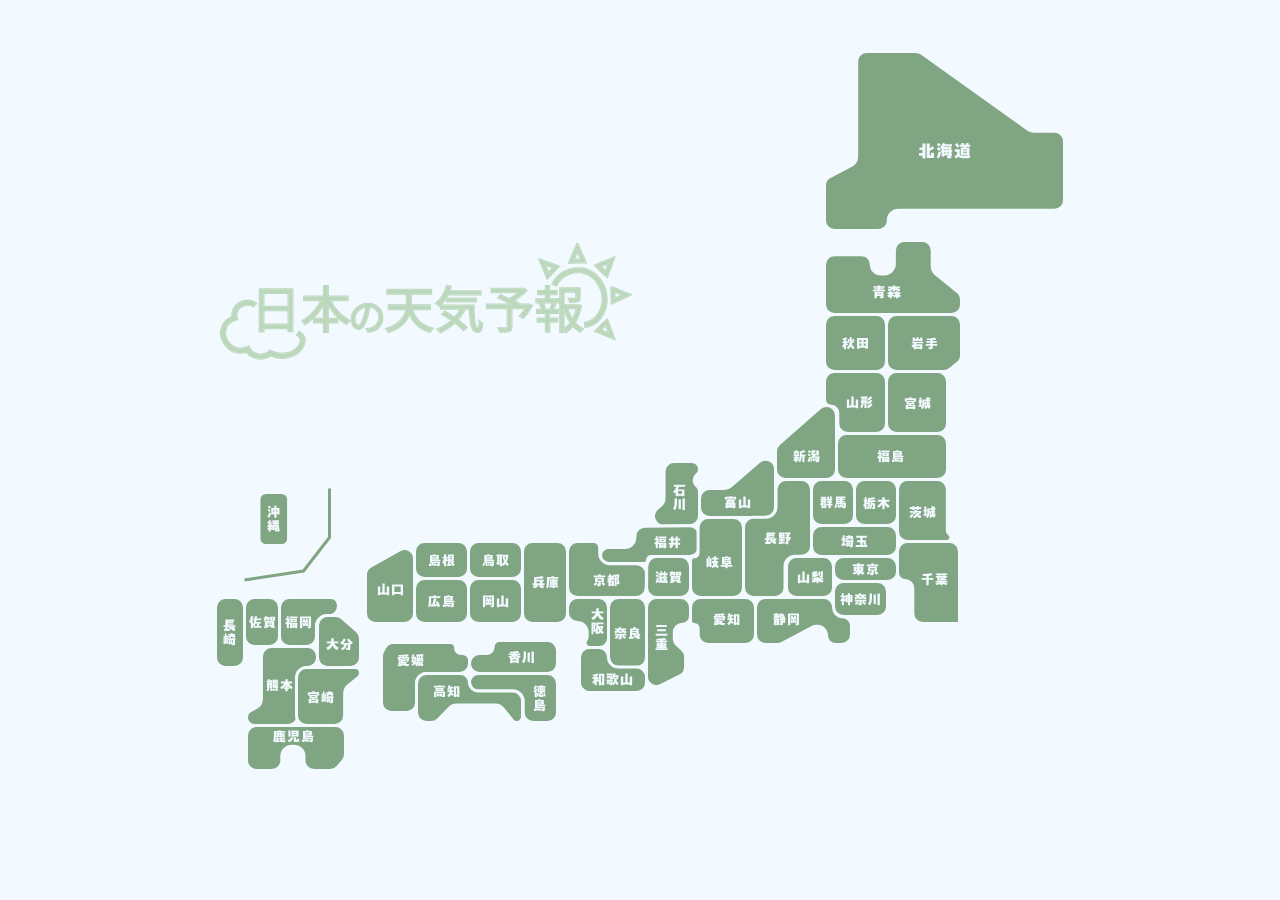
==== index.html @ e017df3a "Merge branch 'uno' # Conflicts: #	index.html" ====
<!DOCTYPE html>
<html lang="ja">

<head>
  <meta charset="UTF-8">
  <title>日本の天気予報</title>
  <link rel="stylesheet" href="css/reset.css">
  <link rel="stylesheet" href="css/style.css">
  <script src="https://code.jquery.com/jquery-3.7.0.min.js"></script>
  <script src="js/settings.js"></script>
  <script src="js/function.js"></script>

</head>

<body class="home">
  <h1>
    <img src="./img/title.svg" alt="日本の天気予報" class="title">
  </h1>

  <div class="map_img">
    <svg width="852" height="722" viewBox="0 0 852 722" fill="none" xmlns="http://www.w3.org/2000/svg">


      <a href="pref.html?pref=北海">
        <path
          d="M637.305 115.378C640.599 113.652 642.663 110.24 642.663 106.52V11.5C642.663 5.97715 647.14 1.5 652.663 1.5H701.81C703.893 1.5 705.924 2.15043 707.619 3.36048L814.251 79.4658C815.947 80.6758 817.978 81.3262 820.061 81.3262H840.5C846.023 81.3262 850.5 85.8034 850.5 91.3262V150.169C850.5 155.692 846.023 160.169 840.5 160.169H684.328C678.806 160.169 674.328 164.647 674.328 170.169V170.5C674.328 176.023 669.851 180.5 664.328 180.5H620.5C614.977 180.5 610.5 176.023 610.5 170.5V135.474C610.5 131.755 612.564 128.343 615.858 126.616L637.305 115.378Z"
          fill="#80A582" stroke="#F2FAFF" stroke-width="3" stroke-miterlimit="10" />
      </a>

      <a href="pref.html?pref=青森">
        <path
          d="M670.368 223.901C675.891 223.901 680.368 219.424 680.368 213.901V200.5C680.368 194.977 684.845 190.5 690.368 190.5H708.193C713.716 190.5 718.193 194.977 718.193 200.5V216.195C718.193 219.209 719.553 222.063 721.894 223.961L743.799 241.729C746.14 243.628 747.5 246.481 747.5 249.496V254.5C747.5 260.023 743.023 264.5 737.5 264.5H620.5C614.977 264.5 610.5 260.023 610.5 254.5V214.669C610.5 209.146 614.977 204.669 620.5 204.669H647.58C652.891 204.669 657.196 208.974 657.196 214.285C657.196 219.596 661.501 223.901 666.812 223.901H670.368Z"
          fill="#80A582" stroke="#F2FAFF" stroke-width="3" stroke-miterlimit="10" />
      </a>

      <a href="pref.html?pref=秋田">
        <path
          d="M662.5 264.5H620.5C614.977 264.5 610.5 268.977 610.5 274.5V311.5C610.5 317.023 614.977 321.5 620.5 321.5H662.5C668.023 321.5 672.5 317.023 672.5 311.5V274.5C672.5 268.977 668.023 264.5 662.5 264.5Z"
          fill="#80A582" stroke="#F2FAFF" stroke-width="3" stroke-miterlimit="10" />
      </a>

      <a href="pref.html?pref=岩手">
        <path
          d="M729.844 321.5C732.179 321.5 734.441 320.682 736.237 319.189L743.893 312.823C746.178 310.923 747.5 308.106 747.5 305.134V274.5C747.5 268.977 743.023 264.5 737.5 264.5H682.5C676.977 264.5 672.5 268.977 672.5 274.5V311.5C672.5 317.023 676.977 321.5 682.5 321.5H729.844Z"
          fill="#80A582" stroke="#F2FAFF" stroke-width="3" stroke-miterlimit="10" />
      </a>

      <a href="pref.html?pref=山形">
        <path
          d="M620.5 321.5C614.977 321.5 610.5 325.977 610.5 331.5V349.714C610.5 353.388 613.478 356.366 617.152 356.366C620.826 356.366 623.805 359.344 623.805 363.018V373.5C623.805 379.023 628.282 383.5 633.805 383.5H662.5C668.023 383.5 672.5 379.023 672.5 373.5V331.5C672.5 325.977 668.023 321.5 662.5 321.5H620.5Z"
          fill="#80A582" stroke="#F2FAFF" stroke-width="3" stroke-miterlimit="10" />
      </a>

      <a href="pref.html?pref=宮城">
        <path
          d="M723.5 321.5H682.5C676.977 321.5 672.5 325.977 672.5 331.5V373.5C672.5 379.023 676.977 383.5 682.5 383.5H723.5C729.023 383.5 733.5 379.023 733.5 373.5V331.5C733.5 325.977 729.023 321.5 723.5 321.5Z"
          fill="#80A582" stroke="#F2FAFF" stroke-width="3" stroke-miterlimit="10" />
      </a>

      <a href="pref.html?pref=福島">
        <path
          d="M723.5 383.5H632.5C626.977 383.5 622.5 387.977 622.5 393.5V419.5C622.5 425.023 626.977 429.5 632.5 429.5H723.5C729.023 429.5 733.5 425.023 733.5 419.5V393.5C733.5 387.977 729.023 383.5 723.5 383.5Z"
          fill="#80A582" stroke="#F2FAFF" stroke-width="3" stroke-miterlimit="10" />
      </a>

      <a href="pref.html?pref=新潟">
        <path
          d="M561.5 419.5C561.5 425.023 565.977 429.5 571.5 429.5H612.5C618.023 429.5 622.5 425.023 622.5 419.5V365.496C622.5 359.975 618.025 355.5 612.504 355.5C610.085 355.5 607.748 356.377 605.926 357.969L564.919 393.808C562.747 395.707 561.5 398.452 561.5 401.338V419.5Z"
          fill="#80A582" stroke="#F2FAFF" stroke-width="3" stroke-miterlimit="10" />
      </a>

      <a href="pref.html?pref=茨城">
        <path
          d="M723.324 429.5C728.847 429.5 733.324 433.977 733.324 439.5V480.599C733.324 481.936 733.966 483.19 735.051 483.972C738.324 486.33 736.656 491.5 732.621 491.5H693.5C687.977 491.5 683.5 487.023 683.5 481.5V439.5C683.5 433.977 687.977 429.5 693.5 429.5H723.324Z"
          fill="#80A582" stroke="#F2FAFF" stroke-width="3" stroke-miterlimit="10" />
      </a>

      <a href="pref.html?pref=千葉">
        <path
          d="M745.474 573.486V501.5C745.474 495.977 740.997 491.5 735.474 491.5H693.5C687.977 491.5 683.5 495.977 683.5 501.5V522.85C683.5 527.076 686.926 530.501 691.151 530.501C695.377 530.501 698.802 533.927 698.802 538.152V563.5C698.802 569.023 703.266 573.5 708.789 573.5C722.311 573.5 744.847 573.5 745.486 573.5C745.494 573.5 745.474 573.494 745.474 573.486Z"
          fill="#80A582" stroke="#F2FAFF" stroke-width="3" stroke-miterlimit="10" />
      </a>

      <a href="pref.html?pref=栃木">
        <path
          d="M673.5 429.5H650.5C644.977 429.5 640.5 433.977 640.5 439.5V465.5C640.5 471.023 644.977 475.5 650.5 475.5H673.5C679.023 475.5 683.5 471.023 683.5 465.5V439.5C683.5 433.977 679.023 429.5 673.5 429.5Z"
          fill="#80A582" stroke="#F2FAFF" stroke-width="3" stroke-miterlimit="10" />
      </a>

      <a href="pref.html?pref=群馬">
        <path
          d="M630.5 429.5H607.5C601.977 429.5 597.5 433.977 597.5 439.5V465.5C597.5 471.023 601.977 475.5 607.5 475.5H630.5C636.023 475.5 640.5 471.023 640.5 465.5V439.5C640.5 433.977 636.023 429.5 630.5 429.5Z"
          fill="#80A582" stroke="#F2FAFF" stroke-width="3" stroke-miterlimit="10" />
      </a>

      <a href="pref.html?pref=埼玉">
        <path
          d="M597.5 496.5C597.5 502.023 601.977 506.5 607.5 506.5H618.893H673.5C679.023 506.5 683.5 502.023 683.5 496.5V485.5C683.5 479.977 679.023 475.5 673.5 475.5H607.5C601.977 475.5 597.5 479.977 597.5 485.5V496.5Z"
          fill="#80A582" stroke="#F2FAFF" stroke-width="3" stroke-miterlimit="10" />
      </a>

      <a href="pref.html?pref=東京">
        <path
          d="M673.5 506.5H629.5C623.977 506.5 619.5 510.977 619.5 516.5V521.5C619.5 527.023 623.977 531.5 629.5 531.5H673.5C679.023 531.5 683.5 527.023 683.5 521.5V516.5C683.5 510.977 679.023 506.5 673.5 506.5Z"
          fill="#80A582" stroke="#F2FAFF" stroke-width="3" stroke-miterlimit="10" />
      </a>

      <a href="pref.html?pref=神奈川">
        <path
          d="M663.5 531.5H629.5C623.977 531.5 619.5 535.977 619.5 541.5V556.5C619.5 562.023 623.977 566.5 629.5 566.5H663.5C669.023 566.5 673.5 562.023 673.5 556.5V541.5C673.5 535.977 669.023 531.5 663.5 531.5Z"
          fill="#80A582" stroke="#F2FAFF" stroke-width="3" stroke-miterlimit="10" />
      </a>

      <a href="pref.html?pref=富山">
        <path
          d="M561.5 419.289C561.5 410.738 551.463 406.131 544.98 411.707L516.712 436.016C514.898 437.576 512.585 438.434 510.192 438.434H495.5C489.977 438.434 485.5 442.911 485.5 448.434V457.5C485.5 463.023 489.977 467.5 495.5 467.5H551.5C557.023 467.5 561.5 463.023 561.5 457.5V419.289Z"
          fill="#80A582" stroke="#F2FAFF" stroke-width="3" stroke-miterlimit="10" />
      </a>

      <a href="pref.html?pref=長野">
        <path
          d="M581.018 506.16C575.495 506.16 571.018 510.637 571.018 516.16V537.5C571.018 543.023 566.541 547.5 561.018 547.5H539.5C533.977 547.5 529.5 543.023 529.5 537.5V477.197C529.5 471.674 533.977 467.197 539.5 467.197H552.053C557.576 467.197 562.053 462.72 562.053 457.197V439.5C562.053 433.977 566.53 429.5 572.053 429.5H587.5C593.023 429.5 597.5 433.977 597.5 439.5V496.16C597.5 501.683 593.023 506.16 587.5 506.16H581.018Z"
          fill="#80A582" stroke="#F2FAFF" stroke-width="3" stroke-miterlimit="10" />
      </a>

      <a href="pref.html?pref=山梨">
        <path
          d="M609.5 506.5H582.5C576.977 506.5 572.5 510.977 572.5 516.5V537.5C572.5 543.023 576.977 547.5 582.5 547.5H609.5C615.023 547.5 619.5 543.023 619.5 537.5V516.5C619.5 510.977 615.023 506.5 609.5 506.5Z"
          fill="#80A582" stroke="#F2FAFF" stroke-width="3" stroke-miterlimit="10" />
      </a>

      <a href="pref.html?pref=静岡">
        <path
          d="M628.549 566.87C633.492 566.87 637.5 570.878 637.5 575.821V584.5C637.5 590.023 633.023 594.5 627.5 594.5H621.629C616.596 594.5 612.516 590.42 612.516 585.386C612.516 580.353 608.435 576.273 603.402 576.273H602.514C600.87 576.273 599.251 576.678 597.8 577.453L568.113 593.32C566.662 594.095 565.043 594.5 563.399 594.5H551.5C545.977 594.5 541.5 590.023 541.5 584.5V557.5C541.5 551.977 545.977 547.5 551.5 547.5H609.912C615.261 547.5 619.597 551.836 619.597 557.185V557.919C619.597 562.862 623.605 566.87 628.549 566.87Z"
          fill="#80A582" stroke="#F2FAFF" stroke-width="3" stroke-miterlimit="10" />
      </a>

      <a href="pref.html?pref=石川">
        <path
          d="M485.5 441.728C485.5 439.571 484.616 437.508 483.054 436.021L482.346 435.347C479.25 432.4 479.479 427.394 482.832 424.741C484.517 423.407 485.5 421.376 485.5 419.227V419.01C485.5 416.973 484.661 415.016 483.192 413.605C481.789 412.259 479.913 411.5 477.969 411.5H460.042C454.519 411.5 450.042 415.977 450.042 421.5V447.974C450.042 450.937 448.728 453.747 446.455 455.647L443.136 458.421C435.909 464.46 440.275 476.229 449.692 476.093L475.644 475.718C481.11 475.639 485.5 471.186 485.5 465.719V441.728Z"
          fill="#80A582" stroke="#F2FAFF" stroke-width="3" stroke-miterlimit="10" />
      </a>

      <a href="pref.html?pref=福井">
        <path
          d="M485.5 496.461C485.5 501.984 481.023 506.461 475.5 506.461H437.086C435.142 506.461 433.567 508.037 433.567 509.981C433.567 511.924 431.991 513.5 430.047 513.5H394.47C390.068 513.5 386.5 509.932 386.5 505.53C386.5 501.129 390.068 497.561 394.47 497.561H410.855C416.333 497.561 420.791 493.154 420.854 487.676L420.872 486.162C420.934 480.74 425.307 476.355 430.729 476.278L475.358 475.644C480.936 475.565 485.5 480.065 485.5 485.643V496.461Z"
          fill="#80A582" stroke="#F2FAFF" stroke-width="3" stroke-miterlimit="10" />
      </a>

      <a href="pref.html?pref=岐阜">
        <path
          d="M480.291 506.756C478.197 506.756 476.5 508.453 476.5 510.547V537.5C476.5 543.023 480.977 547.5 486.5 547.5H519.5C525.023 547.5 529.5 543.023 529.5 537.5V477.5C529.5 471.977 525.023 467.5 519.5 467.5H494.082C488.559 467.5 484.082 471.977 484.082 477.5V502.965C484.082 505.058 482.385 506.756 480.291 506.756Z"
          fill="#80A582" stroke="#F2FAFF" stroke-width="3" stroke-miterlimit="10" />
      </a>

      <a href="pref.html?pref=愛知">
        <path
          d="M476.5 570.695C476.5 572.825 478.227 574.551 480.356 574.551C482.486 574.551 484.213 576.278 484.213 578.408V584.526C484.213 590.034 488.678 594.5 494.187 594.5H531.5C537.023 594.5 541.5 590.023 541.5 584.5V557.5C541.5 551.977 537.023 547.5 531.5 547.5H486.5C480.977 547.5 476.5 551.977 476.5 557.5V570.695Z"
          fill="#80A582" stroke="#F2FAFF" stroke-width="3" stroke-miterlimit="10" />
      </a>

      <a href="pref.html?pref=滋賀">
        <path
          d="M432.583 537.418C432.537 542.972 437.028 547.5 442.583 547.5H466.5C472.023 547.5 476.5 543.023 476.5 537.5V516.5C476.5 510.977 472.023 506.5 466.5 506.5H442.756C437.265 506.5 432.801 510.927 432.756 516.418L432.583 537.418Z"
          fill="#80A582" stroke="#F2FAFF" stroke-width="3" stroke-miterlimit="10" />
      </a>

      <a href="pref.html?pref=三重">
        <path
          d="M432.5 626.411C432.5 633.823 440.281 638.659 446.927 635.378L466.028 625.949C469.441 624.264 471.602 620.788 471.602 616.982V607.087C471.602 604.297 470.437 601.635 468.388 599.742L463.527 595.252C461.478 593.359 460.313 590.696 460.313 587.906V582.272C460.313 577.802 463.937 574.178 468.407 574.178C472.876 574.178 476.5 570.555 476.5 566.085V557.5C476.5 551.977 472.023 547.5 466.5 547.5H442.5C436.977 547.5 432.5 551.977 432.5 557.5V626.411Z"
          fill="#80A582" stroke="#F2FAFF" stroke-width="3" stroke-miterlimit="10" />
      </a>

      <a href="pref.html?pref=京都">
        <path
          d="M385.706 497.67C385.706 494.262 382.944 491.5 379.536 491.5H363.5C357.977 491.5 353.5 495.977 353.5 501.5V537.5C353.5 543.023 357.977 547.5 363.5 547.5H422.259C427.742 547.5 432.203 543.084 432.259 537.601L432.398 523.836C432.454 518.274 427.961 513.735 422.398 513.735H395.706C390.183 513.735 385.706 509.258 385.706 503.735V497.67Z"
          fill="#80A582" stroke="#F2FAFF" stroke-width="3" stroke-miterlimit="10" />
      </a>

      <a href="pref.html?pref=奈良">
        <path
          d="M422.5 547.5H404.5C398.977 547.5 394.5 551.977 394.5 557.5V607.5C394.5 613.023 398.977 617.5 404.5 617.5H422.5C428.023 617.5 432.5 613.023 432.5 607.5V557.5C432.5 551.977 428.023 547.5 422.5 547.5Z"
          fill="#80A582" stroke="#F2FAFF" stroke-width="3" stroke-miterlimit="10" />
      </a>

      <a href="pref.html?pref=和歌山">
        <path
          d="M375.5 597.5C369.977 597.5 365.5 601.977 365.5 607.5V632.342C365.5 636.188 367.706 639.694 371.174 641.358L371.505 641.516C372.855 642.164 374.333 642.5 375.83 642.5H422.5C428.023 642.5 432.5 638.023 432.5 632.5V627.052C432.5 621.529 428.023 617.052 422.5 617.052H404.267C398.868 617.052 394.491 612.675 394.491 607.276C394.491 601.877 390.114 597.5 384.715 597.5H375.5Z"
          fill="#80A582" stroke="#F2FAFF" stroke-width="3" stroke-miterlimit="10" />
      </a>

      <a href="pref.html?pref=大阪">
        <path
          d="M363.5 547.5C357.977 547.5 353.5 551.977 353.5 557.5V562.713C353.5 568.142 357.901 572.543 363.33 572.543C368.759 572.543 373.16 576.944 373.16 582.373V587.072C373.16 588.147 372.779 589.188 372.085 590.009C369.585 592.969 371.689 597.5 375.563 597.5H385.387C390.42 597.5 394.5 593.42 394.5 588.386V557.5C394.5 551.977 390.023 547.5 384.5 547.5H363.5Z"
          fill="#80A582" stroke="#F2FAFF" stroke-width="3" stroke-miterlimit="10" />
      </a>

      <a href="pref.html?pref=兵庫">
        <path
          d="M353.5 501.5C353.5 495.977 349.023 491.5 343.5 491.5H318.5C312.977 491.5 308.5 495.977 308.5 501.5V563.466C308.5 568.985 312.971 573.461 318.49 573.466L343.49 573.49C349.017 573.496 353.5 569.017 353.5 563.49V501.5Z"
          fill="#80A582" stroke="#F2FAFF" stroke-width="3" stroke-miterlimit="10" />
      </a>

      <a href="pref.html?pref=沖縄">
        <path
          d="M74.0366 449.341C74.0366 445.839 71.1974 443 67.6951 443H51.8415C48.3392 443 45.5 445.839 45.5 449.341V488.637C45.5 492.137 48.3355 494.975 51.8354 494.979L67.689 494.994C71.1937 494.997 74.0366 492.157 74.0366 488.652V449.341Z"
          fill="#80A582" stroke="#F2FAFF" stroke-width="1.90244" stroke-miterlimit="10" />
      </a>

      <a href="pref.html?pref=鳥取">
        <path
          d="M298.5 491.5H264.5C258.977 491.5 254.5 495.977 254.5 501.5V518.5C254.5 524.023 258.977 528.5 264.5 528.5H298.5C304.023 528.5 308.5 524.023 308.5 518.5V501.5C308.5 495.977 304.023 491.5 298.5 491.5Z"
          fill="#80A582" stroke="#F2FAFF" stroke-width="3" stroke-miterlimit="10" />
      </a>

      <a href="pref.html?pref=岡山">
        <path
          d="M254.5 563.492C254.5 569.018 258.982 573.496 264.508 573.492L298.508 573.465C304.028 573.461 308.5 568.985 308.5 563.465V538.5C308.5 532.977 304.023 528.5 298.5 528.5H264.5C258.977 528.5 254.5 532.977 254.5 538.5V563.492Z"
          fill="#80A582" stroke="#F2FAFF" stroke-width="3" stroke-miterlimit="10" />
      </a>

      <a href="pref.html?pref=島根">
        <path
          d="M244.5 491.5H210.5C204.977 491.5 200.5 495.977 200.5 501.5V518.5C200.5 524.023 204.977 528.5 210.5 528.5H244.5C250.023 528.5 254.5 524.023 254.5 518.5V501.5C254.5 495.977 250.023 491.5 244.5 491.5Z"
          fill="#80A582" stroke="#F2FAFF" stroke-width="3" stroke-miterlimit="10" />
      </a>

      <a href="pref.html?pref=広島">
        <path
          d="M244.5 528.5H210.5C204.977 528.5 200.5 532.977 200.5 538.5V563.5C200.5 569.023 204.977 573.5 210.5 573.5H244.5C250.023 573.5 254.5 569.023 254.5 563.5V538.5C254.5 532.977 250.023 528.5 244.5 528.5Z"
          fill="#80A582" stroke="#F2FAFF" stroke-width="3" stroke-miterlimit="10" />
      </a>

      <a href="pref.html?pref=山口">
        <path
          d="M200.5 508.586C200.5 500.94 192.269 496.123 185.603 499.867L156.603 516.155C153.451 517.925 151.5 521.259 151.5 524.874V563.5C151.5 569.023 155.977 573.5 161.5 573.5H190.5C196.023 573.5 200.5 569.023 200.5 563.5V508.586Z"
          fill="#80A582" stroke="#F2FAFF" stroke-width="3" stroke-miterlimit="10" />
      </a>

      <a href="pref.html?pref=香川">
        <path
          d="M279.115 597.018C279.115 593.418 282.033 590.5 285.632 590.5H333.5C339.023 590.5 343.5 594.977 343.5 600.5V613.5C343.5 619.023 339.023 623.5 333.5 623.5H265.482C259.969 623.5 255.5 619.031 255.5 613.518C255.5 608.005 259.969 603.535 265.482 603.535H272.597C276.197 603.535 279.115 600.617 279.115 597.018Z"
          fill="#80A582" stroke="#F2FAFF" stroke-width="3" stroke-miterlimit="10" />
      </a>

      <a href="pref.html?pref=徳島">
        <path
          d="M333.5 623.5C339.023 623.5 343.5 627.977 343.5 633.5V662.5C343.5 668.023 339.023 672.5 333.5 672.5H319.23C313.708 672.5 309.23 668.023 309.23 662.5V651.089C309.23 645.566 304.753 641.089 299.23 641.089H264.294C259.437 641.089 255.5 637.151 255.5 632.294C255.5 627.437 259.437 623.5 264.294 623.5H333.5Z"
          fill="#80A582" stroke="#F2FAFF" stroke-width="3" stroke-miterlimit="10" />
      </a>

      <a href="pref.html?pref=愛媛">
        <path
          d="M255.5 610.368C255.5 606.535 252.392 603.427 248.559 603.427H247.081C244.063 603.427 241.617 600.981 241.617 597.963C241.617 594.946 239.171 592.5 236.154 592.5H179.506C175.898 592.5 172.57 594.443 170.797 597.585L168.791 601.139C167.945 602.639 167.5 604.332 167.5 606.054V652.5C167.5 658.023 171.977 662.5 177.5 662.5H192.616C198.138 662.5 202.616 658.023 202.616 652.5V633.562C202.616 628.039 207.093 623.562 212.616 623.562H245.5C251.023 623.562 255.5 619.085 255.5 613.562V610.368Z"
          fill="#80A582" stroke="#F2FAFF" stroke-width="3" stroke-miterlimit="10" />
      </a>

      <a href="pref.html?pref=高知">
        <path
          d="M202.5 662.5C202.5 668.023 206.977 672.5 212.5 672.5H217.127C219.83 672.5 222.418 671.406 224.301 669.466L235.436 657.999C237.319 656.06 239.908 654.965 242.611 654.965H281.176C284.2 654.965 287.061 656.334 288.96 658.687L298.393 670.385C299.472 671.722 301.098 672.5 302.817 672.5C305.956 672.5 308.5 669.956 308.5 666.817V651.089C308.5 645.566 304.023 641.089 298.5 641.089H264.147C259.29 641.089 255.352 637.151 255.352 632.294C255.352 627.437 251.415 623.5 246.558 623.5H212.5C206.977 623.5 202.5 627.977 202.5 633.5V662.5Z"
          fill="#80A582" stroke="#F2FAFF" stroke-width="3" stroke-miterlimit="10" />
      </a>

      <a href="pref.html?pref=福岡">
        <path
          d="M92.462 596.5C97.9848 596.5 102.462 592.023 102.462 586.5V575.821C102.462 570.299 106.939 565.821 112.462 565.821H114.816C120.164 565.821 124.5 561.486 124.5 556.137V555.125C124.5 552.761 123.403 550.53 121.531 549.087C120.197 548.058 118.56 547.5 116.875 547.5H75.5C69.9772 547.5 65.5 551.977 65.5 557.5V586.5C65.5 592.023 69.9772 596.5 75.5 596.5H92.462Z"
          fill="#80A582" stroke="#F2FAFF" stroke-width="3" stroke-miterlimit="10" />
      </a>

      <a href="pref.html?pref=佐賀">
        <path
          d="M55.5 547.5H40.5C34.9772 547.5 30.5 551.977 30.5 557.5V586.5C30.5 592.023 34.9772 596.5 40.5 596.5H55.5C61.0228 596.5 65.5 592.023 65.5 586.5V557.5C65.5 551.977 61.0228 547.5 55.5 547.5Z"
          fill="#80A582" stroke="#F2FAFF" stroke-width="3" stroke-miterlimit="10" />
      </a>

      <a href="pref.html?pref=熊本">
        <path
          d="M40.4779 675.5C36.0718 675.5 32.5 671.928 32.5 667.522C32.5 664.527 34.1774 661.784 36.8436 660.42L42.0097 657.776C45.3517 656.066 47.4543 652.628 47.4543 648.874V606.5C47.4543 600.977 51.9314 596.5 57.4543 596.5H93.5C99.0229 596.5 103.5 600.977 103.5 606.5V607.677C103.5 613.049 99.1452 617.403 93.7732 617.403C88.4012 617.403 84.0463 621.758 84.0463 627.13V665.5C84.0463 671.023 79.5692 675.5 74.0463 675.5H40.4779Z"
          fill="#80A582" stroke="#F2FAFF" stroke-width="3" stroke-miterlimit="10" />
      </a>

      <a href="pref.html?pref=大分">
        <path
          d="M121.598 565.5C124.04 565.5 126.397 566.394 128.226 568.012L143.128 581.204C145.272 583.102 146.5 585.829 146.5 588.692V607.5C146.5 613.023 142.023 617.5 136.5 617.5H113.5C107.977 617.5 103.5 613.023 103.5 607.5V575.5C103.5 569.977 107.977 565.5 113.5 565.5H121.598Z"
          fill="#80A582" stroke="#F2FAFF" stroke-width="3" stroke-miterlimit="10" />
      </a>

      <a href="pref.html?pref=長崎">
        <path
          d="M20.5 547.5H11.5C5.97715 547.5 1.5 551.977 1.5 557.5V607.5C1.5 613.023 5.97715 617.5 11.5 617.5H20.5C26.0228 617.5 30.5 613.023 30.5 607.5V557.5C30.5 551.977 26.0228 547.5 20.5 547.5Z"
          fill="#80A582" stroke="#F2FAFF" stroke-width="3" stroke-miterlimit="10" />
      </a>

      <a href="pref.html?pref=宮崎">
        <path
          d="M140.927 617.5C144.005 617.5 146.5 619.995 146.5 623.073C146.5 624.754 145.742 626.344 144.437 627.402L134.352 635.578C132.01 637.477 130.65 640.331 130.65 643.346V665.5C130.65 671.023 126.172 675.5 120.65 675.5H92.5C86.9771 675.5 82.5 671.023 82.5 665.5V627.5C82.5 621.977 86.9772 617.5 92.5 617.5H140.927Z"
          fill="#80A582" stroke="#F2FAFF" stroke-width="3" stroke-miterlimit="10" />
      </a>

      <a href="pref.html?pref=鹿児島">
        <path
          d="M42.5 675.5C36.9772 675.5 32.5 679.977 32.5 685.5V710.5C32.5 716.023 36.9772 720.5 42.5 720.5H57.8075C63.3303 720.5 67.8075 716.023 67.8075 710.5V706.193C67.8075 700.67 72.2846 696.193 77.8075 696.193H79.9941C85.517 696.193 89.9942 700.67 89.9942 706.193V710.5C89.9942 716.023 94.4713 720.5 99.9941 720.5H116.04C118.909 720.5 121.639 719.268 123.537 717.118L128.997 710.933C130.61 709.106 131.5 706.753 131.5 704.315V685.5C131.5 679.977 127.023 675.5 121.5 675.5H42.5Z"
          fill="#80A582" stroke="#F2FAFF" stroke-width="3" stroke-miterlimit="10" />
      </a>

      <path
        d="M705.408 97.564H708.414V93.388H711.474V108.166C711.042 108.31 710.538 108.382 709.944 108.382C709.35 108.382 708.828 108.292 708.414 108.166V105.61C707.478 105.79 706.362 105.862 705.066 105.772V103.108H708.414V99.904H705.408V97.564ZM717.054 105.214V102.856H719.628C719.898 104.116 720.096 106.096 720.132 107.662C717.9 108.274 714.858 108.184 712.698 107.662V93.388H715.758V98.158L718.71 96.142L720.294 98.374C719.196 99.292 717.756 100.174 716.118 100.426L715.758 99.832V105.214H717.054ZM737.304 100.21H738.204V102.37H737.304V103.576H737.88V105.556H737.304V107.95C736.566 108.472 734.622 108.508 733.074 108.094V106.114H734.64V105.556H730.176L730.122 106.186C729.474 106.474 728.196 106.42 727.548 106.15C727.674 104.944 727.782 103.666 727.89 102.37H726.936C726.738 104.566 726.036 106.978 724.776 108.472L722.652 107.212C723.732 105.538 724.128 103.72 724.452 101.74L726.882 102.046V100.21H728.034C728.07 99.724 728.088 99.238 728.124 98.752C727.98 98.896 727.818 99.022 727.674 99.13L726.162 97.996C727.206 96.34 728.088 94.468 728.7 92.956L731.274 93.658C731.202 93.874 731.13 94.072 731.04 94.288H738.024V96.448H729.942C729.816 96.664 729.69 96.862 729.546 97.06H737.304V100.21ZM726.9 94.72L725.352 96.79L722.922 94.684L724.182 93.01C724.956 93.298 726.234 94.018 726.9 94.72ZM726.846 98.878L725.334 101.056L722.796 98.95L724.056 97.186C724.83 97.474 726.252 98.32 726.846 98.878ZM731.616 100.21V99.04H730.626L730.572 100.21H731.616ZM733.596 99.04V100.21H734.64V99.04H733.596ZM731.616 103.576V102.37H730.446C730.428 102.766 730.392 103.18 730.356 103.576H731.616ZM733.596 102.37V103.576H734.64V102.37H733.596ZM754.332 94.846H756.204V96.826H752.118C752.064 97.024 751.992 97.24 751.92 97.438H755.376V104.692C755.016 104.854 754.62 104.926 754.116 104.926C753.648 104.926 753.216 104.854 752.892 104.71H749.184C748.842 104.854 748.446 104.926 747.96 104.926C747.474 104.926 747.042 104.854 746.7 104.692V97.438H749.4L749.508 96.826H745.782V94.846H747.492L747.132 93.46L749.274 92.848C749.634 93.28 749.994 93.982 750.246 94.576L749.454 94.846H751.488L752.334 92.794L754.926 93.622C754.818 93.928 754.602 94.378 754.332 94.846ZM745.566 96.034L743.316 97.816L740.976 94.45L742.866 92.956C743.91 93.892 745.08 95.368 745.566 96.034ZM749.22 99.706H752.856V99.238H749.22V99.706ZM745.728 99.292V103.972C745.728 104.764 746.232 105.232 747.222 105.43C748.194 105.628 752.874 105.52 756.204 105.016L755.826 107.932C754.854 108.022 753.252 108.148 751.254 108.148C749.598 108.148 747.24 108.13 746.538 107.932C745.746 107.716 745.08 107.248 744.576 106.546C743.964 107.392 743.136 108.004 742.218 108.382L740.436 106.456C741.876 105.628 743.154 104.818 743.154 102.298V101.632H740.796V99.292H745.728ZM749.22 100.786V101.29H752.856V100.786H749.22ZM752.856 102.91V102.37H749.22V102.91H752.856Z"
        fill="#F2FAFF" />
      <path
        d="M666.2 239.655H671.12V241.305H658.88V239.655H663.8V239.325H660.005V238.125H663.8V237.81H659.405V236.16H663.8V235.38H666.2V236.16H670.61V237.81H666.2V238.125H670.01V239.325H666.2V239.655ZM669.56 241.71V247.875C669.215 248.115 668.57 248.235 667.82 248.235C667.205 248.235 666.515 248.16 665.825 247.995V246.45H667.16V246.075H662.9V247.995C662.555 248.145 662.165 248.235 661.685 248.235C661.22 248.235 660.815 248.13 660.5 247.995V241.71H669.56ZM667.16 243.21H662.9V243.585H667.16V243.21ZM662.9 245.025H667.16V244.635H662.9V245.025ZM674.42 241.11L673.7 239.07C674.87 238.95 676.235 238.68 677.51 238.2H674.18V236.4H678.8V235.38H681.2V236.4H685.82V238.2H682.61C683.675 238.545 684.965 238.77 686.3 238.89L685.52 241.185C684.05 241.035 682.37 240.495 681.2 239.55V241.32C680.84 241.485 680.465 241.56 680 241.56C679.52 241.56 679.13 241.47 678.8 241.32V239.535C677.675 240.45 676.115 240.96 674.42 241.11ZM686.99 245.46L685.73 247.455C685.28 247.245 684.74 246.93 684.245 246.435V247.995C683.885 248.16 683.51 248.235 683.045 248.235C682.565 248.235 682.175 248.145 681.845 247.995V246.585C681.395 246.975 680.885 247.305 680.285 247.575L679.22 245.88L678.395 246.585L677.9 245.94V247.995C677.54 248.16 677.165 248.235 676.7 248.235C676.22 248.235 675.83 248.145 675.5 247.995V246.645C675.17 246.915 674.795 247.14 674.405 247.305L673.235 245.37C674.015 245.04 674.81 244.545 675.29 244.005H673.58V242.205H675.5V241.23H677.9V242.205H679.505V244.005H677.9V244.53L678.545 244.02C678.98 244.245 679.655 244.845 679.985 245.22L679.55 245.595C680.465 245.145 681.185 244.68 681.845 244.005H680V242.205H681.845V241.23H684.245V242.205H686.42V244.005H684.515C685.19 244.62 686.27 245.175 686.99 245.46Z"
        fill="#F2FAFF" />
      <path
        d="M706.132 291.08V290.646H700.868V291.08C700.546 291.22 700.182 291.29 699.748 291.29C699.3 291.29 698.922 291.206 698.628 291.08V287.524H700.868V288.966H702.38V287.188H704.62V288.966H706.132V287.524H708.372V291.08C708.05 291.22 707.686 291.29 707.252 291.29C706.804 291.29 706.426 291.206 706.132 291.08ZM697.788 293.348V291.668H709.212V293.348H702.548C702.436 293.642 702.282 293.936 702.114 294.23H708.246V298.976C707.924 299.102 707.56 299.186 707.126 299.186C706.692 299.186 706.3 299.102 706.006 298.976V298.626H701.918V298.976C701.596 299.102 701.232 299.186 700.798 299.186C700.364 299.186 699.972 299.102 699.678 298.976V296.806C699.314 297.03 698.936 297.226 698.516 297.394L697.368 295.658C698.642 295.056 699.552 294.216 700.098 293.348H697.788ZM706.006 295.91H701.918V296.806H706.006V295.91ZM723.212 293.894V295.714H718.718V298.85C718.256 299.06 717.556 299.186 716.674 299.186C716.03 299.186 715.302 299.116 714.504 298.962V297.142H716.338V295.714H711.788V293.894H716.338V292.872H712.32V291.052H716.338V290.1C715.106 290.1 713.93 290.058 713.006 290.002L712.642 288.532C715.484 288.336 718.704 287.986 721.028 287.426L722.218 289.428C721.308 289.75 720.048 289.932 718.718 290.016V291.052H722.68V292.872H718.718V293.894H723.212Z"
        fill="#F2FAFF" />
      <path
        d="M702.142 348.224V351.374C701.848 351.5 701.512 351.57 701.092 351.57C700.826 351.57 700.588 351.542 700.378 351.486V354.02C700.098 354.146 699.776 354.216 699.398 354.216C699.006 354.216 698.684 354.146 698.418 354.02H697.312C697.27 354.258 697.2 354.51 697.116 354.748H701.232V358.962C700.91 359.102 700.546 359.186 700.112 359.186C699.678 359.186 699.286 359.102 698.992 358.962V358.626H693.966V358.962C693.658 359.102 693.28 359.186 692.846 359.186C692.398 359.186 692.02 359.102 691.726 358.962V354.748H695.142L695.24 354.02H694.54C694.26 354.146 693.938 354.216 693.56 354.216C693.168 354.216 692.846 354.146 692.58 354.02V351.5C692.37 351.542 692.16 351.57 691.908 351.57C691.488 351.57 691.138 351.5 690.858 351.374V348.224H695.324V347.188H697.704V348.224H702.142ZM700.042 350.716V350.044H692.958V350.716H700.042ZM694.54 352.76H698.418V351.976H694.54V352.76ZM698.992 356.946V356.148H693.966V356.946H698.992ZM715.414 354.426L716.632 354.552C716.604 356.036 716.254 358.024 715.33 358.962C714.686 358.5 714.112 357.94 713.636 357.156C713.006 357.996 712.292 358.696 711.536 359.088L710.458 357.954C710.71 357.744 710.976 357.506 711.2 357.282C710.906 357.268 710.682 357.226 710.388 357.156V355.756H710.696V353.586H710.388C710.36 356.302 709.982 357.982 708.386 359.186L706.958 357.828C707.378 357.422 707.658 357.016 707.854 356.554C706.846 356.876 706.006 356.89 704.508 356.82V354.958H705.376V352.564H704.592V350.604H705.376V347.524H707.336V350.604H707.994V352.564H707.336V354.958H707.966V356.288C708.246 355.476 708.288 354.524 708.288 353.18V349.428H712.362V347.188H714.266V347.832L714.924 347.328C715.246 347.51 716.044 348.336 716.352 348.756L715.54 349.428H716.366V351.108H714.266V351.192C714.266 351.584 714.28 351.962 714.294 352.312C714.448 351.934 714.588 351.556 714.7 351.178L716.324 351.71C716.072 352.634 715.568 353.922 714.882 355.196C714.924 355.308 714.98 355.448 715.036 355.574L715.414 354.426ZM714.266 348.476V349.428H714.924L714.266 348.476ZM712.236 356.078C712.446 355.798 712.642 355.532 712.838 355.224C712.544 354.146 712.376 352.816 712.362 351.108H710.388V352.046H712.222C712.264 353.474 712.292 354.804 712.236 356.078Z"
        fill="#F2FAFF" />
      <path
        d="M675.31 406.754V411.976C674.988 412.102 674.624 412.186 674.19 412.186C673.756 412.186 673.364 412.102 673.07 411.976V411.626H670.158V411.976C669.836 412.102 669.472 412.186 669.038 412.186C668.604 412.186 668.212 412.102 667.918 411.976V407.734L667.33 408.308L666.882 407.706V411.962C666.588 412.102 666.252 412.186 665.86 412.186C665.454 412.186 665.104 412.102 664.838 411.962V408.126C664.628 408.28 664.418 408.42 664.18 408.56L663.2 407.16C664.166 406.404 665.258 405.27 665.734 404.36H663.508V402.68H664.768V400.188H666.672V402.68H668.114C668.03 403.576 667.722 404.668 667.078 405.718C667.512 405.956 668.016 406.376 668.366 406.754H675.31ZM667.554 400.524H675.492V402.204H667.554V400.524ZM670.438 406.124C670.144 406.236 669.794 406.32 669.388 406.32C668.982 406.32 668.618 406.236 668.352 406.124V402.792H674.806V406.124C674.512 406.236 674.162 406.32 673.756 406.32C673.35 406.32 672.986 406.236 672.72 406.124H670.438ZM672.72 404.122H670.438V404.794H672.72V404.122ZM670.928 408.154H670.158V408.686H670.928V408.154ZM673.07 408.686V408.154H672.328V408.686H673.07ZM670.158 409.526V410.086H670.928V409.526H670.158ZM672.328 410.086H673.07V409.526H672.328V410.086ZM689.492 405.774V407.034H681.218V407.384H688.988C689.044 408.784 688.918 410.856 688.484 411.962C688.148 412.116 687.63 412.186 687.014 412.186C686.566 412.186 686.076 412.144 685.586 412.074V410.282H686.566C686.622 409.89 686.65 409.4 686.664 408.924H682.618V410.016H683.178V409.386H685.278V411.556C684.984 411.668 684.634 411.738 684.214 411.738C683.836 411.738 683.472 411.668 683.178 411.556H680.084V411.738C679.79 411.85 679.44 411.92 679.02 411.92C678.642 411.92 678.278 411.85 677.984 411.738V409.386H680.084V410.016H680.658V409.05C680.49 409.078 680.308 409.092 680.098 409.092C679.65 409.092 679.3 409.022 678.978 408.91V401.07H681.904L682.17 400.188L684.62 400.328C684.55 400.58 684.452 400.818 684.326 401.07H687.84V405.368C687.518 405.48 687.154 405.55 686.706 405.55C686.314 405.55 685.964 405.48 685.642 405.382H681.218V405.774H689.492ZM685.6 402.778V402.33H681.218V402.778H685.6ZM685.6 403.758H681.218V404.192H685.6V403.758Z"
        fill="#F2FAFF" />
      <path
        d="M698.266 459.842V459.016H695.788V457.056H698.266V456.188H700.366V457.056H702.634V456.188H704.734V457.056H707.212V459.016H704.734V459.842C704.426 459.982 704.104 460.038 703.684 460.038C703.278 460.038 702.928 459.968 702.634 459.842V459.016H700.366V459.842C700.058 459.982 699.722 460.038 699.316 460.038C698.896 460.038 698.546 459.968 698.266 459.842ZM705.812 464.35L704.3 463.832L704.748 462.614H701.822C701.402 463.3 700.87 463.944 700.184 464.476L698.798 463.552C699.666 462.194 700.38 461.046 700.842 459.576L702.872 460.164C702.802 460.416 702.718 460.668 702.62 460.934H707.282C707.24 462.152 706.666 463.622 705.812 464.35ZM695.942 460.948H699.274V462.768H695.942V460.948ZM704.104 463.048C704.272 465.19 706.484 465.75 707.548 466.072L706.288 468.214C705.154 467.808 703.95 467.192 703.096 466.142C702.312 467.22 701.164 467.864 700.016 468.284L698.924 466.394C700.478 465.82 701.822 465.19 702.004 463.048H704.104ZM697.608 463.664L699.596 464.406C699.12 465.974 697.944 467.612 696.922 468.032L695.48 466.576C696.306 465.932 697.174 464.728 697.608 463.664ZM720.414 463.426L721.632 463.552C721.604 465.036 721.254 467.024 720.33 467.962C719.686 467.5 719.112 466.94 718.636 466.156C718.006 466.996 717.292 467.696 716.536 468.088L715.458 466.954C715.71 466.744 715.976 466.506 716.2 466.282C715.906 466.268 715.682 466.226 715.388 466.156V464.756H715.696V462.586H715.388C715.36 465.302 714.982 466.982 713.386 468.186L711.958 466.828C712.378 466.422 712.658 466.016 712.854 465.554C711.846 465.876 711.006 465.89 709.508 465.82V463.958H710.376V461.564H709.592V459.604H710.376V456.524H712.336V459.604H712.994V461.564H712.336V463.958H712.966V465.288C713.246 464.476 713.288 463.524 713.288 462.18V458.428H717.362V456.188H719.266V456.832L719.924 456.328C720.246 456.51 721.044 457.336 721.352 457.756L720.54 458.428H721.366V460.108H719.266V460.192C719.266 460.584 719.28 460.962 719.294 461.312C719.448 460.934 719.588 460.556 719.7 460.178L721.324 460.71C721.072 461.634 720.568 462.922 719.882 464.196C719.924 464.308 719.98 464.448 720.036 464.574L720.414 463.426ZM719.266 457.476V458.428H719.924L719.266 457.476ZM717.236 465.078C717.446 464.798 717.642 464.532 717.838 464.224C717.544 463.146 717.376 461.816 717.362 460.108H715.388V461.046H717.222C717.264 462.474 717.292 463.804 717.236 465.078Z"
        fill="#F2FAFF" />
      <path
        d="M719.31 527.906V529.866H714.704V534.962C714.368 535.116 713.976 535.186 713.514 535.186C713.038 535.186 712.632 535.102 712.324 534.962V529.866H707.69V527.906H712.324V526.044C711.12 526.03 709.93 525.946 708.88 525.792L708.376 524.126C711.484 524 714.592 523.692 717.14 523.048L718.624 525.092C717.574 525.554 716.188 525.82 714.704 525.96V527.906H719.31ZM724.266 525.288V525.008H721.788V523.538H724.266V523.188H726.366V523.538H728.634V523.188H730.734V523.538H733.212V525.008H730.734V525.288C730.426 525.428 730.104 525.484 729.684 525.484C729.278 525.484 728.928 525.414 728.634 525.288V525.008H726.366V525.288C726.058 525.428 725.722 525.484 725.316 525.484C724.896 525.484 724.546 525.414 724.266 525.288ZM723.286 530.552V527.444H721.788V525.904H723.286V525.624H725.386V525.904H726.408V525.624H728.368V525.904H729.418V525.624H731.378V525.904H733.212V527.444H731.378V528.788C731.084 528.9 730.776 528.956 730.398 528.956C730.02 528.956 729.684 528.9 729.418 528.788H728.368C728.074 528.9 727.766 528.956 727.388 528.956C727.01 528.956 726.674 528.9 726.408 528.788V527.444H725.386V529.124H732.666V530.552H725.386C725.078 530.678 724.742 530.734 724.336 530.734C723.93 530.734 723.566 530.678 723.286 530.552ZM729.418 527.808V527.444H728.368V527.808H729.418ZM733.534 533.128L732.61 534.962C730.958 534.836 729.572 534.416 728.62 533.73V534.962C728.284 535.116 727.934 535.186 727.5 535.186C727.052 535.186 726.688 535.102 726.38 534.962V533.758C725.428 534.43 724.028 534.836 722.236 534.962L721.508 533.212C722.852 533.156 724.392 532.946 725.498 532.512H721.746V531.112H726.38V530.762H728.62V531.112H733.254V532.512H729.852C731.028 532.834 732.344 533.016 733.534 533.128Z"
        fill="#F2FAFF" />
      <path
        d="M655.92 449.624V450.338H661.492V452.018H658.678C658.678 452.382 658.664 452.774 658.636 453.18H661.128C661.198 454.762 661.17 457.268 661.002 458.822C660.344 459.172 659.014 459.158 657.964 458.836V457.156H659.014C659.056 456.358 659.07 455.616 659.07 454.86H658.412C658.132 456.498 657.628 458.122 656.97 459.13L655.22 458.234C656.102 456.694 656.662 454.146 656.662 452.018H655.92V452.676C655.92 455.308 655.43 457.786 654.576 459.186L652.812 458.444C653.386 457.128 653.764 455.504 653.904 453.852L652.966 454.328L652.644 453.446V458.99C652.35 459.102 652.028 459.186 651.65 459.186C651.244 459.186 650.908 459.102 650.642 458.99V455.924C650.53 456.218 650.39 456.47 650.25 456.68L649.2 455.308C650.152 453.922 650.586 452.368 650.642 451.5H649.676V449.68H650.642V447.188H652.644V449.68H653.624V451.5H652.644V452.116L653.148 451.85C653.47 452.242 653.736 452.648 653.946 453.068C653.96 452.858 653.96 452.648 653.96 452.452V448.042C655.304 447.958 658.37 447.622 659.84 447.16L661.52 448.98C659.938 449.526 657.796 449.68 655.92 449.624ZM675.31 451.794H671.628C672.524 453.474 673.826 454.734 675.8 455.714L674.288 457.702C672.692 457.086 671.474 455.784 670.704 454.412V458.962C670.368 459.116 669.976 459.186 669.514 459.186C669.038 459.186 668.632 459.102 668.324 458.962V454.356C667.512 455.756 666.182 457.114 664.362 457.8L663.186 455.924C665.244 454.776 666.518 453.432 667.428 451.794H663.69V449.834H668.324V447.188H670.704V449.834H675.31V451.794Z"
        fill="#F2FAFF" />
      <path
        d="M639.492 490.242V491.922H638.918V496.85C638.624 497.06 638.092 497.186 637.434 497.186C636.944 497.186 636.37 497.116 635.768 496.962V496.15C635.656 496.178 635.544 496.192 635.418 496.192C635.082 496.192 634.788 496.108 634.578 495.982H633.934V496.36C633.696 496.486 633.388 496.57 633.066 496.57C632.73 496.57 632.464 496.486 632.254 496.36V492.3H636.258V495.142H636.818V491.922H631.442V490.564H630.644V493.728H631.764V495.198C630.588 495.702 629.006 495.912 627.508 495.786V493.728H628.684V490.564H627.508V488.604H628.684V485.188H630.644V488.604H631.82V490.242H639.492ZM632.464 490.074L631.764 488.268C632.268 488.156 633.094 487.862 633.766 487.526H631.778V485.986H634.382V485.188H636.482V485.986H639.072V487.526H637.266C637.938 487.82 638.75 488.002 639.478 488.156L638.694 490.102C637.28 489.85 636.244 489.262 635.544 488.548C634.872 489.22 633.878 489.794 632.464 490.074ZM633.934 494.582H634.578V493.7H633.934V494.582ZM651.476 495.002H653.31V496.962H641.69V495.002H646.31V492.286H642.964V490.326H646.31V487.82H642.25V485.86H652.75V487.82H648.69V490.326H652.036V492.286H651.14C651.658 492.86 652.316 493.756 652.568 494.33L651.476 495.002ZM648.69 492.286V495.002H650.524L649.334 492.93L650.384 492.286H648.69Z"
        fill="#F2FAFF" />
      <path
        d="M650.492 522.428L649.414 524.542C647.818 524.402 646.558 523.772 645.69 522.96V524.962C645.354 525.116 644.962 525.186 644.5 525.186C644.024 525.186 643.618 525.102 643.31 524.962V523.016C642.428 523.814 641.112 524.444 639.46 524.528L638.508 522.722C640.006 522.568 641.518 522.064 642.652 521.294H641.91C641.602 521.434 641.238 521.504 640.818 521.504C640.384 521.504 640.006 521.434 639.698 521.28V516.45H643.31V515.96H638.83V514.14H643.31V513.202H645.69V514.14H650.142V515.96H645.69V516.45H649.288V521.28C648.966 521.434 648.602 521.504 648.168 521.504C647.748 521.504 647.356 521.434 647.076 521.294H646.474C647.524 521.938 649.036 522.274 650.492 522.428ZM643.31 518.326V517.85H641.938V518.326H643.31ZM647.048 518.326V517.85H645.69V518.326H647.048ZM643.31 519.376H641.938V519.894H643.31V519.376ZM645.69 519.894H647.048V519.376H645.69V519.894ZM664.296 514.392V516.212H652.704V514.392H657.31V513.188H659.69V514.392H664.296ZM661.846 521.028C662.518 521.728 663.428 522.428 664.366 523.1L662.756 524.836C661.93 524.346 660.852 523.254 660.18 522.092L661.608 521.014C661.272 521 660.978 520.944 660.726 520.86H659.69V524.85C659.34 525.046 658.752 525.172 657.996 525.172C657.45 525.172 656.834 525.116 656.148 524.962V523.142H657.45V520.86H656.288C655.98 520.972 655.616 521.028 655.196 521.028L656.652 522.204C655.854 523.394 654.944 524.276 653.922 524.822L652.634 523.254C653.502 522.624 654.342 521.896 655.056 521.028C654.664 521.014 654.314 520.944 654.048 520.86V516.814H662.966V520.86C662.644 520.972 662.28 521.028 661.846 521.028ZM656.288 519.46H660.726V518.214H656.288V519.46Z"
        fill="#F2FAFF" />
      <path
        d="M592.762 524.534H595.142V532.962C594.806 533.116 594.414 533.186 593.952 533.186C593.476 533.186 593.07 533.102 592.762 532.962V532.542H586.238V532.962C585.888 533.116 585.51 533.186 585.048 533.186C584.572 533.186 584.166 533.102 583.858 532.962V524.534H586.238V530.582H588.31V521.524H590.69V530.582H592.762V524.534ZM598.572 527.334L597.62 525.752C598.208 525.57 598.88 525.15 599.37 524.758H597.9V523.358H599.846V523.12C599.314 523.12 598.81 523.078 598.39 523.036L597.984 521.888C599.594 521.748 601.47 521.524 602.716 521.118L603.654 522.574C603.15 522.784 602.506 522.924 601.806 523.008V523.358H603.752V524.758H602.996C603.402 525.038 603.836 525.472 604.046 525.724L602.8 526.858L601.806 525.64V527.446C601.47 527.586 601.204 527.656 600.826 527.656C600.448 527.656 600.126 527.586 599.846 527.446V526.578C599.496 526.9 599.076 527.152 598.572 527.334ZM605.544 527.432V526.032H606.79V521.188H608.876V527.404C608.218 527.698 606.79 527.712 605.544 527.432ZM606.258 521.72V525.584C605.922 525.724 605.656 525.794 605.278 525.794C604.9 525.794 604.578 525.724 604.298 525.584V521.72H606.258ZM601.806 525.276L602.394 524.758H601.806V525.276ZM609.562 530.512L608.498 532.584C606.972 532.444 605.572 531.786 604.62 530.904V532.962C604.284 533.116 603.934 533.186 603.5 533.186C603.052 533.186 602.688 533.102 602.38 532.962V530.932C601.414 531.856 599.972 532.542 598.432 532.598L597.424 530.652C598.628 530.414 600.042 530.12 601.148 529.616H597.788V527.936H602.38V527.012H604.62V527.936H609.212V529.616H606.048C607.098 530.022 608.4 530.288 609.562 530.512Z"
        fill="#F2FAFF" />
      <path
        d="M571.492 568.69V570.37H571.128V572.89C570.89 572.988 570.61 573.058 570.274 573.058C569.952 573.058 569.672 572.974 569.448 572.89V572.484H568.888V574.85C568.608 575.088 568.104 575.186 567.544 575.186C566.97 575.186 566.34 575.088 565.822 574.92V573.338H566.928V572.484H565.822V570.944H566.928V570.37H565.542V568.69H566.928V568.158H566.13V567.276L565.934 567.444L564.982 566.646V566.968H563.554V567.29H565.5V568.83H559.508V567.29H561.454V566.968H560.04V565.708H561.454V565.4H559.606V563.86H561.454V563.188H563.554V563.86H565.416V565.4H563.554V565.708H564.982V566.072C565.794 565.078 566.48 563.86 566.886 563.048L568.594 563.664C568.524 563.86 568.44 564.056 568.356 564.252H570.442C570.372 565.134 570.134 565.918 569.714 566.618H571.128V568.69H571.492ZM567.46 565.792C567.25 566.086 567.04 566.352 566.802 566.618H567.852C567.978 566.338 568.09 566.072 568.188 565.792H567.46ZM568.888 568.158V568.69H569.448V568.158H568.888ZM565.178 569.096V574.85C564.884 575.074 564.394 575.186 563.792 575.186C563.33 575.186 562.812 575.13 562.252 574.962V573.52H563.218V573.156H561.86V574.99C561.58 575.102 561.258 575.186 560.866 575.186C560.488 575.186 560.166 575.088 559.9 574.99V569.096H565.178ZM569.448 570.944V570.37H568.888V570.944H569.448ZM563.218 570.846V570.496H561.86V570.846H563.218ZM561.86 572.176H563.218V571.826H561.86V572.176ZM573.984 574.962V563.524H585.03V574.85C584.722 575.06 584.134 575.186 583.434 575.186C582.902 575.186 582.314 575.116 581.698 574.962V573.408H582.79V565.344H576.224V574.962C575.888 575.116 575.524 575.186 575.104 575.186C574.67 575.186 574.292 575.102 573.984 574.962ZM580.41 571.322H580.732V569.684H582.272V573.044C582.048 573.114 581.796 573.17 581.502 573.17C581.208 573.17 580.956 573.114 580.732 573.044V572.862H578.268V573.044C578.044 573.114 577.778 573.17 577.498 573.17C577.204 573.17 576.938 573.114 576.728 573.044V569.684H578.268V571.322H578.59V569.18H576.56V567.5H577.372L576.854 566.156L578.24 565.54C578.688 566.016 579.066 566.772 579.234 567.276L578.632 567.5H579.514L580.382 565.498L582.09 566.254C581.95 566.59 581.712 567.052 581.404 567.5H582.454V569.18H580.41V571.322Z"
        fill="#F2FAFF" />
      <path
        d="M509.154 566.016H511.226V568.564C510.946 568.69 510.638 568.746 510.26 568.76C510.568 569.166 510.834 569.614 510.988 570.006L509.252 571L507.838 568.396L509.126 567.654V567.556H506.578C506.676 567.654 506.746 567.724 506.788 567.78L505.514 568.858L504.534 567.556H501.874V567.752L503.078 568.354V567.906H504.744V568.9H506.368V568.228H507.796C507.922 568.718 507.978 569.6 507.936 570.09C507.572 570.23 506.2 570.328 505.514 570.328C505.43 570.328 505.318 570.328 505.192 570.314C505.122 570.44 505.052 570.538 504.968 570.65H508.944C508.734 571.434 508.342 572.12 507.782 572.708C508.804 572.834 509.938 572.89 511.114 572.946L510.33 575.186H510.218C508.398 575.186 506.69 574.836 505.318 574.29C503.946 574.836 502.224 575.13 500.236 575.186L499.662 573.464C501.034 573.352 502.182 573.198 503.176 572.974C503.008 572.834 502.868 572.68 502.756 572.526C502.112 572.834 501.426 573.058 500.698 573.198L499.942 571.798C501.09 571.476 502.322 570.86 503.232 570.076L503.078 570.034V568.76C502.742 569.572 502.126 570.468 501.678 570.916L500.18 569.894L501.02 568.76H500.824C500.404 568.76 500.054 568.69 499.774 568.564V566.016H501.664L501.258 565.246L500.474 565.204L500.222 563.986C502.462 563.846 508.104 563.482 509.966 563.146L510.624 564.896C510.274 564.966 509.854 565.022 509.378 565.064L509.644 565.204C509.518 565.456 509.35 565.736 509.154 566.016ZM506.004 565.764L505.528 566.016H506.97L507.362 565.218C506.83 565.246 506.214 565.274 505.696 565.288C505.836 565.484 505.934 565.638 506.004 565.764ZM503.344 565.75L502.882 566.016H504.268L503.904 565.302C503.61 565.302 503.302 565.302 503.008 565.288C503.162 565.484 503.288 565.652 503.344 565.75ZM506.13 571.98H504.016C504.394 572.134 504.786 572.274 505.192 572.386C505.528 572.26 505.836 572.12 506.13 571.98ZM518.086 570.454C518.702 570.972 519.5 572.246 519.85 573.086L517.988 574.08L517.162 572.218C516.574 573.674 515.636 574.71 514.74 575.2L513.34 573.548C514.25 572.876 515.174 571.728 515.524 570.104H513.508V568.284H515.664V566.52C515.412 567.15 515.146 567.696 514.894 568.032L513.284 567.416C513.816 566.142 514.264 564.462 514.558 563.16L516.588 563.566C516.518 563.86 516.42 564.252 516.294 564.7H519.248V566.52H517.764V568.284H519.514V570.104H517.708C517.68 570.314 517.652 570.51 517.61 570.706L518.086 570.454ZM525.352 564.14V574.836C525.002 574.99 524.694 575.06 524.274 575.06C523.854 575.06 523.476 574.99 523.182 574.836V574.5H522.104V574.836C521.754 574.99 521.446 575.06 521.026 575.06C520.606 575.06 520.228 574.99 519.934 574.836V564.14H525.352ZM522.104 572.82H523.182V565.82H522.104V572.82Z"
        fill="#F2FAFF" />
      <path
        d="M638.492 545.064V551.966C638.212 552.106 637.89 552.162 637.512 552.162C637.134 552.162 636.798 552.106 636.532 551.966H636.014V554.99C635.706 555.13 635.37 555.186 634.964 555.186C634.544 555.186 634.194 555.116 633.914 554.99V551.966H633.382C633.102 552.106 632.78 552.162 632.402 552.162C632.024 552.162 631.688 552.106 631.422 551.966V550.286L630.372 551.308L629.91 550.706V554.962C629.63 555.102 629.28 555.186 628.888 555.186C628.468 555.186 628.118 555.102 627.852 554.962V551.112C627.642 551.266 627.418 551.42 627.18 551.56L626.2 550.16C627.18 549.404 628.286 548.284 628.762 547.36H626.508V545.68H627.796V543.188H629.714V545.68H631.156C631.086 546.59 630.764 547.668 630.12 548.718C630.554 548.942 631.072 549.362 631.422 549.754V545.064H633.914V543.188H636.014V545.064H638.492ZM633.914 546.744H633.382V547.752H633.914V546.744ZM636.532 546.744H636.014V547.752H636.532V546.744ZM633.382 550.286H633.914V549.152H633.382V550.286ZM636.014 550.286H636.532V549.152H636.014V550.286ZM641.362 549.474L640.298 547.556C641.502 547.08 642.426 546.618 643.112 546.058H640.928V544.378H644.428C644.596 544.028 644.722 543.622 644.82 543.188H647.27C647.2 543.594 647.102 544 646.976 544.378H652.072V546.058H649.72C650.658 546.688 651.624 547.192 652.66 547.556L651.498 549.614C650.476 549.32 649.482 548.746 648.628 547.976V548.984H644.33V547.976C643.49 548.62 642.482 549.124 641.362 549.474ZM647.06 546.058H646.15C645.856 546.506 645.52 546.926 645.114 547.304H647.97C647.634 546.926 647.326 546.506 647.06 546.058ZM640.788 551.49V549.81H652.212V551.49H649.832C650.546 552.092 651.442 552.708 652.156 553.156L650.756 554.976C649.706 554.43 648.586 553.422 648.096 552.624L649.272 551.49H647.732V554.892C647.27 555.074 646.794 555.186 646.108 555.186C645.618 555.186 645.002 555.13 644.19 554.99V553.464H645.352V551.49H643.364L644.68 552.596C644.176 553.394 643.126 554.514 642.062 555.046L640.746 553.408C641.418 552.96 642.37 552.19 643.042 551.49H640.788ZM655.782 555.312L654.06 553.856C655.11 552.12 655.614 550.888 655.614 547.304V543.524H657.994V547.052C657.994 551.742 657.322 553.786 655.782 555.312ZM664.658 555.186C664.196 555.186 663.79 555.116 663.468 555.018V543.524H665.848V555.018C665.512 555.13 665.12 555.186 664.658 555.186ZM660.71 554.29C660.262 554.29 659.87 554.22 659.562 554.122V544.42H661.872V554.122C661.536 554.234 661.158 554.29 660.71 554.29Z"
        fill="#F2FAFF" />
      <path
        d="M618.492 453.846V455.526H616.672V458.004C616.336 458.144 615.986 458.228 615.552 458.228C615.104 458.228 614.74 458.144 614.432 458.004V455.526H612.612V453.846H614.432V452.964H613.074V451.284H614.432V450.5H612.85V448.778H613.508L612.976 446.65L614.502 446.202C614.726 446.538 615.202 447.798 615.342 448.386L614.026 448.778H615.384L616.28 446.146L618.184 446.748C618.002 447.406 617.638 448.148 617.204 448.778H618.268V450.5H616.672V451.284H618.03V452.964H616.672V453.846H618.492ZM612.164 446.86V449.058H612.584V450.458H612.164V452.824C611.87 452.964 611.562 453.02 611.184 453.02C610.806 453.02 610.47 452.95 610.204 452.824V452.614H609.07C608.986 452.852 608.888 453.09 608.776 453.328H612.304V457.99C612.01 458.13 611.702 458.186 611.324 458.186C610.946 458.186 610.61 458.116 610.344 457.99V457.682H609.42V457.99C609.126 458.13 608.818 458.186 608.44 458.186C608.062 458.186 607.726 458.116 607.46 457.99V455.274L607.236 455.498L606.004 454.462C606.48 453.86 606.886 453.272 607.194 452.614H606.788V451.074H607.698L607.782 450.458H606.508V449.058H607.824V448.4H606.844V446.86H612.164ZM609.546 448.4V449.058H610.204V448.4H609.546ZM610.204 451.074V450.458H609.504C609.49 450.668 609.476 450.878 609.434 451.074H610.204ZM610.344 454.728H609.42V456.282H610.344V454.728ZM628.082 452.6H632.002C632.002 454.196 631.932 456.856 631.456 457.962C631.148 458.102 630.644 458.2 630.042 458.2C629.552 458.2 628.992 458.13 628.418 457.962V456.884L628.012 457.01L627.242 454.546L628.446 454.196C628.796 454.518 629.3 455.512 629.51 456.282H629.622C629.72 455.722 629.762 454.896 629.776 454.14H624.008C623.728 454.224 623.406 454.28 623.028 454.28C622.58 454.28 622.23 454.196 621.908 454.098V446.524H631.456V448.204H628.082V448.806H630.56V450.066H628.082V450.682H630.56V451.942H628.082V452.6ZM625.842 448.806V448.204H624.148V448.806H625.842ZM624.148 450.682H625.842V450.066H624.148V450.682ZM624.148 452.6H625.842V451.942H624.148V452.6ZM621.74 458.186L620.368 457.598C620.746 456.604 621.138 455.344 621.46 454.21L623.448 454.812C623.238 455.61 622.51 457.78 621.74 458.186ZM626.094 457.612L625.394 454.756L626.71 454.434C627.228 455.022 627.676 456.408 627.872 457.15L626.094 457.612ZM624.064 458.046L623.56 454.952L624.946 454.7C625.394 455.386 625.828 456.982 625.926 457.668L624.064 458.046Z"
        fill="#F2FAFF" />
      <path
        d="M591.492 404.5V406.32H590.456V411.976C590.176 412.116 589.812 412.186 589.42 412.186C589 412.186 588.636 412.116 588.37 411.976V406.32H587.81C587.67 409.008 586.998 410.968 586.088 412.186L584.394 411.178C584.702 410.66 584.968 410.128 585.192 409.54L584.072 410.492L583.442 409.582V411.948C583.134 412.102 582.798 412.186 582.378 412.186C581.958 412.186 581.608 412.102 581.342 411.948V410.464C581.006 410.884 580.614 411.192 580.236 411.374L579.2 409.974C580.04 409.442 580.558 408.784 580.824 408.224H579.508V406.67H581.342V406.026H579.508V404.486H580.418L580.054 403.184L580.88 402.932H579.592V401.392H581.328V400.188H583.428V401.392H585.178V402.932H583.778L584.87 403.268C584.758 403.632 584.576 404.08 584.352 404.486H585.276V406.026H583.442V406.67H585.276V408.224H584.17C584.548 408.462 585.01 408.91 585.29 409.26C585.64 408.21 585.836 406.95 585.836 405.228V401.406C587.376 401.112 588.734 400.72 590.05 400.118L591.338 402.05C590.386 402.512 589.056 402.778 587.838 402.862V404.5H591.492ZM581.65 402.932C581.86 403.31 582.112 403.926 582.168 404.164L581.174 404.486H582.56L583.12 402.932H581.65ZM583.442 408.224V408.644L583.918 408.224H583.442ZM600.998 406.18H605.492C605.492 407.776 605.38 410.87 604.904 411.976C604.33 412.144 603.364 412.312 601.81 411.976V410.744L600.76 411.01L600.256 408.238L601.208 408C601.502 408.546 601.81 409.582 601.992 410.282H603.112C603.14 410.128 603.154 410.03 603.168 409.904L602.16 410.17L601.614 408.084L602.482 407.804C602.72 408.154 603.056 408.868 603.224 409.456C603.294 408.882 603.336 408.28 603.35 407.72H599.486C598.94 408.098 598.31 408.406 597.582 408.616L597.036 407.594C596.826 409.274 596.21 411.164 595.034 412.256L593.424 410.982C594.264 409.89 594.754 408.462 595.048 407.034L596.91 407.356L596.742 407.034C597.75 406.544 598.576 406.04 599.22 405.41C598.982 405.48 598.73 405.508 598.422 405.508C598.002 405.508 597.666 405.438 597.372 405.298V400.524C598.198 400.44 599.738 400.118 600.536 399.838L601.348 401.378C600.844 401.588 600.144 401.7 599.472 401.728V402.358H600.858V403.478H599.472V404.01H602.748V403.478H601.39V402.358H602.748V401.854H601.39V400.524H604.848V405.34C604.526 405.494 604.204 405.55 603.798 405.55C603.392 405.55 603.028 405.48 602.748 405.34H601.488C601.348 405.634 601.18 405.914 600.998 406.18ZM597.022 401.658L595.734 403.296L593.816 401.574L594.894 400.216C595.538 400.482 596.532 401.084 597.022 401.658ZM596.714 404.878L595.51 406.558L593.508 404.864L594.516 403.478C595.146 403.702 596.238 404.374 596.714 404.878ZM600.634 411.304L599.192 411.57L598.842 408.434L599.864 408.238C600.172 408.966 600.564 410.702 600.634 411.304ZM597.582 411.626L596.42 411.178C596.728 410.296 596.98 409.456 597.19 408.644L598.814 409.078C598.66 409.736 598.254 410.94 597.582 411.626Z"
        fill="#F2FAFF" />
      <path
        d="M517.704 446.86H522.142V449.38C521.848 449.506 521.512 449.576 521.092 449.576C520.686 449.576 520.336 449.506 520.042 449.38V448.26H512.958V449.38C512.65 449.506 512.314 449.576 511.908 449.576C511.488 449.576 511.138 449.506 510.858 449.38V446.86H515.324V446.188H517.704V446.86ZM513.434 448.568H519.566V449.758H513.434V448.568ZM512.426 452.67V450.066H520.56V452.67C520.266 452.81 519.93 452.88 519.524 452.88C519.104 452.88 518.74 452.796 518.474 452.67H514.512C514.218 452.81 513.882 452.88 513.476 452.88C513.056 452.88 512.692 452.796 512.426 452.67ZM518.474 451.55V451.186H514.512V451.55H518.474ZM511.53 453.09H521.456V457.962C521.134 458.116 520.77 458.186 520.336 458.186C519.902 458.186 519.51 458.116 519.216 457.962V457.64H513.77V457.962C513.448 458.116 513.084 458.186 512.65 458.186C512.216 458.186 511.838 458.116 511.53 457.962V453.09ZM515.45 454.84V454.49H513.77V454.84H515.45ZM519.216 454.84V454.49H517.55V454.84H519.216ZM515.45 455.68H513.77V456.1H515.45V455.68ZM517.55 455.68V456.1H519.216V455.68H517.55ZM533.762 449.534H536.142V457.962C535.806 458.116 535.414 458.186 534.952 458.186C534.476 458.186 534.07 458.102 533.762 457.962V457.542H527.238V457.962C526.888 458.116 526.51 458.186 526.048 458.186C525.572 458.186 525.166 458.102 524.858 457.962V449.534H527.238V455.582H529.31V446.524H531.69V455.582H533.762V449.534Z"
        fill="#F2FAFF" />
      <path
        d="M471.212 436.68H464.912C464.716 437.464 464.38 438.43 463.862 439.41H470.372V445.962C470.022 446.102 469.644 446.186 469.182 446.186C468.72 446.186 468.3 446.102 467.992 445.962V445.626H464.114V445.962C463.778 446.102 463.386 446.186 462.924 446.186C462.448 446.186 462.042 446.102 461.734 445.962V442.294C461.328 442.686 460.88 443.022 460.39 443.302L459.074 441.678C460.964 440.068 461.888 438.248 462.378 436.68H459.788V434.86H471.212V436.68ZM467.992 441.09H464.114V443.806H467.992V441.09ZM460.782 460.312L459.06 458.856C460.11 457.12 460.614 455.888 460.614 452.304V448.524H462.994V452.052C462.994 456.742 462.322 458.786 460.782 460.312ZM469.658 460.186C469.196 460.186 468.79 460.116 468.468 460.018V448.524H470.848V460.018C470.512 460.13 470.12 460.186 469.658 460.186ZM465.71 459.29C465.262 459.29 464.87 459.22 464.562 459.122V449.42H466.872V459.122C466.536 459.234 466.158 459.29 465.71 459.29Z"
        fill="#F2FAFF" />
      <path
        d="M504.982 515.834L503.988 517.962C502.896 517.794 501.93 517.304 501.132 516.66C500.194 517.36 499.158 517.808 498.206 517.962L497.422 516.128V516.8C497.198 516.898 496.96 516.954 496.68 516.954C496.4 516.954 496.148 516.898 495.952 516.8V516.422H493.978V517.22C493.74 517.318 493.516 517.374 493.236 517.374C492.956 517.374 492.704 517.318 492.508 517.22V508.526H493.978V514.742H494.188V506.188H495.728V514.742H495.952V508.526H497.422V515.834C498.22 515.638 498.934 515.344 499.578 514.966C499.158 514.378 498.85 513.762 498.64 513.174L499.228 512.88H498.01V511.06H499.956V509.506H497.646V507.686H499.956V506.188H502.196V507.686H504.492V509.506H502.196V511.06H504.156C504.156 512.558 503.61 513.916 502.784 515.022C503.484 515.386 504.24 515.666 504.982 515.834ZM501.804 512.88H500.166C500.418 513.202 500.712 513.524 501.034 513.818C501.314 513.524 501.58 513.216 501.804 512.88ZM518.352 514.91V516.73H513.62V517.962C513.284 518.116 512.92 518.186 512.5 518.186C512.066 518.186 511.674 518.102 511.38 517.962V516.73H506.648V514.91H511.38V514.322H510.246C509.91 514.476 509.546 514.546 509.126 514.546C508.692 514.546 508.3 514.462 508.006 514.322V507.07H510.96L511.1 506.188L513.62 506.258C513.564 506.538 513.494 506.818 513.396 507.07H516.658V510.374C516.336 510.528 515.972 510.598 515.538 510.598C515.09 510.598 514.712 510.514 514.418 510.374H510.246V510.822H517.036V514.322C516.714 514.476 516.35 514.546 515.916 514.546C515.468 514.546 515.09 514.462 514.796 514.322H513.62V514.91H518.352ZM514.418 508.47H510.246V508.974H514.418V508.47ZM510.246 512.222V512.782H514.796V512.222H510.246Z"
        fill="#F2FAFF" />
      <path
        d="M452.31 492.754V497.976C451.988 498.102 451.624 498.186 451.19 498.186C450.756 498.186 450.364 498.102 450.07 497.976V497.626H447.158V497.976C446.836 498.102 446.472 498.186 446.038 498.186C445.604 498.186 445.212 498.102 444.918 497.976V493.734L444.33 494.308L443.882 493.706V497.962C443.588 498.102 443.252 498.186 442.86 498.186C442.454 498.186 442.104 498.102 441.838 497.962V494.126C441.628 494.28 441.418 494.42 441.18 494.56L440.2 493.16C441.166 492.404 442.258 491.27 442.734 490.36H440.508V488.68H441.768V486.188H443.672V488.68H445.114C445.03 489.576 444.722 490.668 444.078 491.718C444.512 491.956 445.016 492.376 445.366 492.754H452.31ZM444.554 486.524H452.492V488.204H444.554V486.524ZM447.438 492.124C447.144 492.236 446.794 492.32 446.388 492.32C445.982 492.32 445.618 492.236 445.352 492.124V488.792H451.806V492.124C451.512 492.236 451.162 492.32 450.756 492.32C450.35 492.32 449.986 492.236 449.72 492.124H447.438ZM449.72 490.122H447.438V490.794H449.72V490.122ZM447.928 494.154H447.158V494.686H447.928V494.154ZM450.07 494.686V494.154H449.328V494.686H450.07ZM447.158 495.526V496.086H447.928V495.526H447.158ZM449.328 496.086H450.07V495.526H449.328V496.086ZM463.902 490.43V492.838H466.212V494.798H463.902V497.948C463.538 498.116 463.174 498.186 462.712 498.186C462.236 498.186 461.844 498.102 461.522 497.948V494.798H459.282C458.974 496.198 458.232 497.332 456.944 498.186L455.082 496.674C455.894 496.254 456.44 495.568 456.762 494.798H454.788V492.838H457.084V490.43H454.928V488.61H457.084V486.524H459.464V488.61H461.522V486.524H463.902V488.61H466.072V490.43H463.902ZM461.522 490.43H459.464V492.838H461.522V490.43Z"
        fill="#F2FAFF" />
      <path
        d="M391.296 525.392V527.212H379.704V525.392H384.31V524.188H386.69V525.392H391.296ZM388.846 532.028C389.518 532.728 390.428 533.428 391.366 534.1L389.756 535.836C388.93 535.346 387.852 534.254 387.18 533.092L388.608 532.014C388.272 532 387.978 531.944 387.726 531.86H386.69V535.85C386.34 536.046 385.752 536.172 384.996 536.172C384.45 536.172 383.834 536.116 383.148 535.962V534.142H384.45V531.86H383.288C382.98 531.972 382.616 532.028 382.196 532.028L383.652 533.204C382.854 534.394 381.944 535.276 380.922 535.822L379.634 534.254C380.502 533.624 381.342 532.896 382.056 532.028C381.664 532.014 381.314 531.944 381.048 531.86V527.814H389.966V531.86C389.644 531.972 389.28 532.028 388.846 532.028ZM383.288 530.46H387.726V529.214H383.288V530.46ZM405.506 534.016C404.96 534.324 403.462 534.38 402.566 534.184V535.962C402.272 536.116 401.964 536.186 401.6 536.186C401.222 536.186 400.886 536.116 400.634 535.962V525.938C400.228 526.722 399.794 527.422 399.346 528.066H400.382V529.746H397.932C397.708 529.97 397.47 530.194 397.232 530.404H400.004V535.976C399.724 536.116 399.374 536.172 398.954 536.172C398.548 536.172 398.184 536.116 397.904 535.976V535.598H396.518V535.976C396.238 536.116 395.888 536.172 395.468 536.172C395.062 536.172 394.698 536.116 394.418 535.976V532.35C394.25 532.448 394.152 532.504 393.984 532.588L393.074 531.034C393.858 530.572 394.488 530.194 395.09 529.746H393.508V528.066H395.104V527.212H393.76V525.672H395.104V524.188H397.064V525.672H398.282V526.358C398.646 525.77 398.968 525.196 399.276 524.622L400.634 525.196V524.524H405.408C405.408 525.966 405.24 527.534 404.414 528.976C404.876 529.942 405.506 531.762 405.506 534.016ZM403.392 526.204H402.566V532.476H403.448C403.364 531.286 403.056 529.984 402.58 528.808C403.042 528.038 403.308 527.156 403.392 526.204ZM397.064 527.212V528.066C397.302 527.8 397.526 527.506 397.722 527.212H397.064ZM396.518 532.336H397.904V531.804H396.518V532.336ZM396.518 533.456V534.058H397.904V533.456H396.518Z"
        fill="#F2FAFF" />
      <path
        d="M330.492 533.37V535.33H327.286C328.28 535.694 329.4 536.016 330.044 536.17L329.036 538.298C328.042 538.116 325.816 537.22 324.836 536.436L325.578 535.33H323.324L324.094 536.436C323.114 537.22 320.888 538.116 319.894 538.298L318.83 536.254C319.46 536.1 320.664 535.736 321.672 535.33H318.508V533.37H320.104V527.21C322.036 527.056 326.334 526.496 328.07 525.992L329.89 527.896C328.252 528.54 325.074 528.82 322.484 528.778V529.73H329.82V531.55H328.322V533.37H330.492ZM322.484 531.55V533.37H325.942V531.55H322.484ZM339.844 527.07H344.282V528.75H335C335.014 533.44 335 536.142 333.866 538.186L332.102 537.15C332.928 535.232 332.928 532.292 332.928 527.07H337.464V526.188H339.844V527.07ZM340.656 535.33V535.764H344.212V537.304H340.656V537.99C340.362 538.116 340.012 538.186 339.606 538.186C339.186 538.186 338.836 538.102 338.556 537.99V537.304H335V535.764H338.556V535.33H337.674C337.394 535.456 337.086 535.498 336.75 535.498C336.372 535.498 336.036 535.456 335.77 535.302V531.34H338.556V530.962H335.252V529.562H338.556V529.128H340.656V529.562H343.946V530.962H340.656V531.34H343.442V535.302C343.148 535.456 342.826 535.498 342.462 535.498C342.112 535.498 341.79 535.456 341.538 535.33H340.656ZM338.556 532.46H337.73V532.866H338.556V532.46ZM341.482 532.46H340.656V532.866H341.482V532.46ZM337.73 534.21H338.556V533.748H337.73V534.21ZM340.656 534.21H341.482V533.748H340.656V534.21Z"
        fill="#F2FAFF" />
      <path
        d="M306.632 606.018L305.75 608.048C305.442 607.992 305.134 607.936 304.854 607.866V612.962C304.518 613.102 304.14 613.172 303.664 613.172C303.202 613.172 302.782 613.102 302.474 612.962V612.598H298.512V612.962C298.19 613.102 297.798 613.172 297.322 613.172C296.86 613.172 296.454 613.102 296.132 612.962V607.866C295.852 607.936 295.558 607.992 295.25 608.048L294.354 606.13C295.95 605.794 297.168 605.472 298.33 604.982H294.788V603.442H299.45V603.148C298.232 603.148 297.07 603.092 296.174 603.022L295.768 601.762C298.456 601.65 301.662 601.44 303.86 601.02L305.246 602.658C304.252 602.91 302.936 603.05 301.55 603.106V603.442H306.212V604.982H302.852C304 605.374 305.218 605.696 306.632 606.018ZM297.084 607.6H303.944C302.964 607.264 302.166 606.83 301.55 606.298V607.152C301.242 607.306 300.906 607.376 300.5 607.376C300.08 607.376 299.744 607.292 299.45 607.152V606.284C298.848 606.816 298.064 607.264 297.084 607.6ZM302.474 609H298.512V609.462H302.474V609ZM298.512 610.582V611.058H302.474V610.582H298.512ZM309.782 613.312L308.06 611.856C309.11 610.12 309.614 608.888 309.614 605.304V601.524H311.994V605.052C311.994 609.742 311.322 611.786 309.782 613.312ZM318.658 613.186C318.196 613.186 317.79 613.116 317.468 613.018V601.524H319.848V613.018C319.512 613.13 319.12 613.186 318.658 613.186ZM314.71 612.29C314.262 612.29 313.87 612.22 313.562 612.122V602.42H315.872V612.122C315.536 612.234 315.158 612.29 314.71 612.29Z"
        fill="#F2FAFF" />
      <path
        d="M226.69 635.188V635.86H231.156V637.54H219.844V635.86H224.31V635.188H226.69ZM227.446 640.97H223.568C223.26 641.068 222.924 641.124 222.518 641.124C222.112 641.124 221.748 641.054 221.468 640.97V637.974H229.546V640.97C229.238 641.068 228.902 641.124 228.496 641.124C228.09 641.124 227.726 641.054 227.446 640.97ZM227.446 639.64V639.234H223.568V639.64H227.446ZM220.096 641.502H231.03V646.85C230.33 647.144 228.93 647.13 227.852 646.962V646.332C227.6 646.416 227.334 646.458 227.026 646.458C226.634 646.458 226.298 646.388 226.032 646.262H224.954C224.646 646.388 224.338 646.458 223.96 646.458C223.554 646.458 223.218 646.388 222.938 646.248V643.434H228.048V645.422H228.79V643.042H222.336V646.962C222 647.116 221.636 647.186 221.216 647.186C220.782 647.186 220.404 647.102 220.096 646.962V641.502ZM226.004 645.142V644.414H224.982V645.142H226.004ZM238.086 642.454C238.702 642.972 239.5 644.246 239.85 645.086L237.988 646.08L237.162 644.218C236.574 645.674 235.636 646.71 234.74 647.2L233.34 645.548C234.25 644.876 235.174 643.728 235.524 642.104H233.508V640.284H235.664V638.52C235.412 639.15 235.146 639.696 234.894 640.032L233.284 639.416C233.816 638.142 234.264 636.462 234.558 635.16L236.588 635.566C236.518 635.86 236.42 636.252 236.294 636.7H239.248V638.52H237.764V640.284H239.514V642.104H237.708C237.68 642.314 237.652 642.51 237.61 642.706L238.086 642.454ZM245.352 636.14V646.836C245.002 646.99 244.694 647.06 244.274 647.06C243.854 647.06 243.476 646.99 243.182 646.836V646.5H242.104V646.836C241.754 646.99 241.446 647.06 241.026 647.06C240.606 647.06 240.228 646.99 239.934 646.836V636.14H245.352ZM242.104 644.82H243.182V637.82H242.104V644.82Z"
        fill="#F2FAFF" />
      <path
        d="M193.154 607.016H195.226V609.564C194.946 609.69 194.638 609.746 194.26 609.76C194.568 610.166 194.834 610.614 194.988 611.006L193.252 612L191.838 609.396L193.126 608.654V608.556H190.578C190.676 608.654 190.746 608.724 190.788 608.78L189.514 609.858L188.534 608.556H185.874V608.752L187.078 609.354V608.906H188.744V609.9H190.368V609.228H191.796C191.922 609.718 191.978 610.6 191.936 611.09C191.572 611.23 190.2 611.328 189.514 611.328C189.43 611.328 189.318 611.328 189.192 611.314C189.122 611.44 189.052 611.538 188.968 611.65H192.944C192.734 612.434 192.342 613.12 191.782 613.708C192.804 613.834 193.938 613.89 195.114 613.946L194.33 616.186H194.218C192.398 616.186 190.69 615.836 189.318 615.29C187.946 615.836 186.224 616.13 184.236 616.186L183.662 614.464C185.034 614.352 186.182 614.198 187.176 613.974C187.008 613.834 186.868 613.68 186.756 613.526C186.112 613.834 185.426 614.058 184.698 614.198L183.942 612.798C185.09 612.476 186.322 611.86 187.232 611.076L187.078 611.034V609.76C186.742 610.572 186.126 611.468 185.678 611.916L184.18 610.894L185.02 609.76H184.824C184.404 609.76 184.054 609.69 183.774 609.564V607.016H185.664L185.258 606.246L184.474 606.204L184.222 604.986C186.462 604.846 192.104 604.482 193.966 604.146L194.624 605.896C194.274 605.966 193.854 606.022 193.378 606.064L193.644 606.204C193.518 606.456 193.35 606.736 193.154 607.016ZM190.004 606.764L189.528 607.016H190.97L191.362 606.218C190.83 606.246 190.214 606.274 189.696 606.288C189.836 606.484 189.934 606.638 190.004 606.764ZM187.344 606.75L186.882 607.016H188.268L187.904 606.302C187.61 606.302 187.302 606.302 187.008 606.288C187.162 606.484 187.288 606.652 187.344 606.75ZM190.13 612.98H188.016C188.394 613.134 188.786 613.274 189.192 613.386C189.528 613.26 189.836 613.12 190.13 612.98ZM209.646 614.31L208.792 616.214C207.896 616.074 207.07 615.878 206.272 615.472C205.516 615.85 204.676 616.088 203.836 616.186L203.402 615.024C203.094 615.486 202.772 615.892 202.478 616.2L201.036 615.066C201.484 614.534 202.002 613.778 202.422 612.798L201.302 614.156C201.19 614.044 201.022 613.862 200.868 613.694C200.378 614.534 199.692 615.248 198.768 615.85L197.452 614.492C198.32 613.918 198.936 613.204 199.356 612.406L199.076 612.196L198.936 612.602L197.354 612.308C197.578 611.202 197.774 609.886 197.928 608.5H197.508V606.68H198.11C198.18 605.826 198.236 604.986 198.264 604.188H200.154C200.126 604.986 200.084 605.826 200 606.68H202.086C202.086 608.738 201.988 610.432 201.624 611.818C201.974 612.07 202.282 612.322 202.534 612.546C202.702 612.14 202.828 611.762 202.954 611.3H202.114V609.76H203.262L203.304 609.382H202.324V607.912H202.842L202.366 606.414L203.332 606.12L202.31 606.078L201.96 604.734C204.298 604.58 206.804 604.398 208.904 604.104L209.576 605.812C209.254 605.868 208.806 605.924 208.568 605.952L209.198 606.218C209.016 606.736 208.638 607.422 208.176 607.912H209.31V609.382H205.278L205.236 609.76H209.492V611.3H204.97L204.858 611.692H209.212C209.058 612.616 208.666 613.414 208.12 614.044C208.694 614.17 209.226 614.268 209.646 614.31ZM205.096 607.912H207.308L206.594 607.548L207.238 606.064C206.762 606.092 206.09 606.12 205.81 606.12C206.02 606.512 206.258 607.058 206.384 607.506L205.096 607.912ZM203.766 606.12C204.032 606.498 204.34 607.156 204.452 607.604L203.556 607.912H204.76L204.298 606.302L204.844 606.134C204.48 606.134 204.116 606.134 203.766 606.12ZM199.44 610.712C199.608 610.768 199.762 610.824 199.93 610.894C200.14 610.096 200.21 609.298 200.238 608.5H199.804C199.72 609.2 199.608 609.984 199.44 610.712ZM203.752 614.436C204.06 614.366 204.368 614.282 204.676 614.184C204.55 614.03 204.382 613.82 204.242 613.61L204.886 613.092H204.396C204.2 613.582 203.976 614.03 203.752 614.436ZM206.216 613.484C206.412 613.358 206.594 613.232 206.79 613.092H205.362C205.586 613.218 205.894 613.358 206.216 613.484Z"
        fill="#F2FAFF" />
      <path
        d="M331.492 636.014V637.694H328.426V638.366H331.128V642.23C330.876 642.342 330.582 642.426 330.218 642.426C329.882 642.426 329.546 642.342 329.336 642.244H327.782C328.202 642.426 328.594 642.622 328.832 642.79L328.104 644.134H329.322C329.434 644.722 329.532 645.954 329.532 646.822C328.244 647.186 326.032 647.144 324.968 646.822V643.154H326.41L325.934 642.874L326.27 642.244H325.36C325.122 642.342 324.828 642.426 324.478 642.426C324.128 642.426 323.792 642.342 323.568 642.23V638.366H326.326V637.694H323.246V636.224C322.896 636.91 322.336 637.68 321.636 638.338L323.358 639.262C322.98 640.06 322.448 640.858 321.804 641.502H322.77V646.99C322.462 647.13 322.14 647.186 321.762 647.186C321.356 647.186 321.02 647.116 320.754 646.99V642.356C320.586 642.454 320.446 642.524 320.292 642.594L319.368 641.348C320.138 640.606 320.95 639.486 321.566 638.38C321.188 638.744 320.74 639.052 320.25 639.318L319.34 638.002C320.208 637.204 321.062 636.07 321.636 635.188L323.246 636.21V636.014H326.326V635.188H328.426V636.014H331.492ZM325.388 640.704H325.976V639.766H325.388V640.704ZM327.628 639.766H327.096V640.704H327.628V639.766ZM329.308 639.766H328.748V640.704H329.308V639.766ZM329.406 643.196L330.904 642.902C331.352 643.994 331.59 645.324 331.688 646.136L329.924 646.444C329.812 645.646 329.546 643.98 329.406 643.196ZM324.324 646.486L322.882 646.346L323.12 643.07L324.828 643.168C324.772 643.896 324.632 645.45 324.324 646.486ZM327.544 644.134H328.09L326.858 643.42V645.072H327.544V644.134ZM331.492 654.774V656.034H323.218V656.384H330.988C331.044 657.784 330.918 659.856 330.484 660.962C330.148 661.116 329.63 661.186 329.014 661.186C328.566 661.186 328.076 661.144 327.586 661.074V659.282H328.566C328.622 658.89 328.65 658.4 328.664 657.924H324.618V659.016H325.178V658.386H327.278V660.556C326.984 660.668 326.634 660.738 326.214 660.738C325.836 660.738 325.472 660.668 325.178 660.556H322.084V660.738C321.79 660.85 321.44 660.92 321.02 660.92C320.642 660.92 320.278 660.85 319.984 660.738V658.386H322.084V659.016H322.658V658.05C322.49 658.078 322.308 658.092 322.098 658.092C321.65 658.092 321.3 658.022 320.978 657.91V650.07H323.904L324.17 649.188L326.62 649.328C326.55 649.58 326.452 649.818 326.326 650.07H329.84V654.368C329.518 654.48 329.154 654.55 328.706 654.55C328.314 654.55 327.964 654.48 327.642 654.382H323.218V654.774H331.492ZM327.6 651.778V651.33H323.218V651.778H327.6ZM327.6 652.758H323.218V653.192H327.6V652.758Z"
        fill="#F2FAFF" />
      <path
        d="M280.492 511.034H272.498V511.384H279.988C280.058 512.924 279.876 514.954 279.442 515.962C279.106 516.102 278.616 516.186 278.014 516.186C277.468 516.186 276.838 516.116 276.18 515.962V515.108L275.928 515.206L275.242 513.47L276.446 513.022C276.712 513.274 277.048 513.82 277.272 514.282H277.538C277.594 513.89 277.622 513.4 277.636 512.924H272.456C272.148 513.022 271.812 513.092 271.378 513.092C270.93 513.092 270.58 513.022 270.258 512.91V505.07H273.002L273.226 504.188L275.732 504.328C275.676 504.58 275.592 504.818 275.48 505.07H278.63V509.368C278.308 509.48 277.944 509.55 277.496 509.55C277.104 509.55 276.754 509.48 276.432 509.382H272.498V509.774H280.492V511.034ZM276.39 506.316H272.498V506.82H276.39V506.316ZM272.498 508.262H276.39V507.8H272.498V508.262ZM268.326 515.374L269.502 512.686L271.322 513.554C271 514.296 270.342 515.584 269.516 516.074L268.326 515.374ZM273.296 513.512L274.528 513.134C274.976 513.596 275.382 514.464 275.648 515.262L274.024 515.836L273.296 513.512ZM271.434 513.554L272.792 513.274C273.142 513.792 273.548 515.01 273.688 515.724L271.826 516.074L271.434 513.554ZM292.7 511.958C293.33 512.854 294.072 513.582 294.912 514.114L293.274 515.962C292.532 515.36 291.902 514.688 291.37 513.988C290.698 514.758 289.914 515.444 288.976 515.99L287.94 514.758V515.99C287.632 516.13 287.296 516.186 286.89 516.186C286.47 516.186 286.12 516.116 285.84 515.99V514.254C284.608 514.534 283.096 514.506 282.508 514.492V512.378H283.138V506.204H282.508V504.524H288.472V506.204H287.94V514.114C288.794 513.428 289.494 512.644 290.068 511.804C289.284 510.166 288.892 508.402 288.71 506.862L289.984 506.68H288.682V504.86H294.282C294.24 507.212 293.806 509.774 292.7 511.958ZM285.84 506.204H285.112V507.226H285.84V506.204ZM290.488 506.68C290.656 507.604 290.936 508.542 291.314 509.452C291.692 508.486 291.944 507.534 292.084 506.68H290.488ZM285.112 508.766V509.788H285.84V508.766H285.112ZM285.112 512.378H285.84V511.328H285.112V512.378Z"
        fill="#F2FAFF" />
      <path
        d="M226.492 509.774V511.034H218.218V511.384H225.988C226.044 512.784 225.918 514.856 225.484 515.962C225.148 516.116 224.63 516.186 224.014 516.186C223.566 516.186 223.076 516.144 222.586 516.074V514.282H223.566C223.622 513.89 223.65 513.4 223.664 512.924H219.618V514.016H220.178V513.386H222.278V515.556C221.984 515.668 221.634 515.738 221.214 515.738C220.836 515.738 220.472 515.668 220.178 515.556H217.084V515.738C216.79 515.85 216.44 515.92 216.02 515.92C215.642 515.92 215.278 515.85 214.984 515.738V513.386H217.084V514.016H217.658V513.05C217.49 513.078 217.308 513.092 217.098 513.092C216.65 513.092 216.3 513.022 215.978 512.91V505.07H218.904L219.17 504.188L221.62 504.328C221.55 504.58 221.452 504.818 221.326 505.07H224.84V509.368C224.518 509.48 224.154 509.55 223.706 509.55C223.314 509.55 222.964 509.48 222.642 509.382H218.218V509.774H226.492ZM222.6 506.778V506.33H218.218V506.778H222.6ZM222.6 507.758H218.218V508.192H222.6V507.758ZM239.19 512.952C239.736 513.61 240.324 514.142 240.912 514.464L239.372 516.158C238.686 515.85 237.986 515.164 237.398 514.268V515.43C236.152 516.088 233.786 515.976 233.268 515.948V513.904H233.898V510.642L232.68 511.426L232.218 510.376V515.962C231.896 516.102 231.546 516.186 231.126 516.186C230.692 516.186 230.314 516.102 230.034 515.962V512.7C229.824 513.092 229.586 513.428 229.376 513.68L228.102 512.308C229.236 511.02 229.852 509.214 229.978 508.5H228.508V506.68H230.034V504.188H232.218V506.68H233.618V508.5H232.218V509.228L232.862 508.808C233.212 509.088 233.604 509.494 233.898 509.914V504.524H239.848V510.474C239.694 510.544 239.54 510.6 239.372 510.642L240.506 511.734C240.226 512.112 239.722 512.602 239.19 512.952ZM237.888 506.764V506.064H235.858V506.764H237.888ZM235.858 508.794H237.888V508.024H235.858V508.794ZM235.858 510.474V513.904H237.16C236.544 512.882 236.082 511.65 235.886 510.474H235.858ZM238.224 511.538L239.008 510.684C238.504 510.684 238.168 510.628 237.888 510.474H237.706C237.846 510.838 238.028 511.188 238.224 511.538Z"
        fill="#F2FAFF" />
      <path
        d="M221.844 546.28H226.282V548.1H217.168C217.168 552.258 217.126 555.254 215.978 557.186L214.102 556.15C214.942 554.092 214.928 551.348 214.928 546.28H219.464V545.188H221.844V546.28ZM221.844 552.006L223.622 551.208C224.406 552.132 225.75 554.764 226.156 556.36L223.734 557.172C223.622 556.794 223.51 556.416 223.398 556.066C220.976 556.766 218.246 556.738 217.098 556.682V554.288H218.344C219.002 552.468 219.534 550.06 219.912 548.352L222.446 548.8C222.124 550.41 221.438 552.594 220.458 554.288H222.782C222.432 553.378 222.11 552.608 221.844 552.006ZM240.492 550.774V552.034H232.218V552.384H239.988C240.044 553.784 239.918 555.856 239.484 556.962C239.148 557.116 238.63 557.186 238.014 557.186C237.566 557.186 237.076 557.144 236.586 557.074V555.282H237.566C237.622 554.89 237.65 554.4 237.664 553.924H233.618V555.016H234.178V554.386H236.278V556.556C235.984 556.668 235.634 556.738 235.214 556.738C234.836 556.738 234.472 556.668 234.178 556.556H231.084V556.738C230.79 556.85 230.44 556.92 230.02 556.92C229.642 556.92 229.278 556.85 228.984 556.738V554.386H231.084V555.016H231.658V554.05C231.49 554.078 231.308 554.092 231.098 554.092C230.65 554.092 230.3 554.022 229.978 553.91V546.07H232.904L233.17 545.188L235.62 545.328C235.55 545.58 235.452 545.818 235.326 546.07H238.84V550.368C238.518 550.48 238.154 550.55 237.706 550.55C237.314 550.55 236.964 550.48 236.642 550.382H232.218V550.774H240.492ZM236.6 547.778V547.33H232.218V547.778H236.6ZM236.6 548.758H232.218V549.192H236.6V548.758Z"
        fill="#F2FAFF" />
      <path
        d="M172.762 536.534H175.142V544.962C174.806 545.116 174.414 545.186 173.952 545.186C173.476 545.186 173.07 545.102 172.762 544.962V544.542H166.238V544.962C165.888 545.116 165.51 545.186 165.048 545.186C164.572 545.186 164.166 545.102 163.858 544.962V536.534H166.238V542.582H168.31V533.524H170.69V542.582H172.762V536.534ZM189.03 534.42V544.962C188.68 545.116 188.302 545.186 187.854 545.186C187.378 545.186 186.972 545.116 186.65 544.962V544.052H180.35V544.962C180.014 545.116 179.608 545.186 179.174 545.186C178.698 545.186 178.292 545.116 177.97 544.962V534.42H189.03ZM186.65 542.092V536.38H180.35V542.092H186.65Z"
        fill="#F2FAFF" />
      <path
        d="M120.236 593.368C121.104 595.468 122.966 596.98 124.688 597.862L123.064 600.186C120.978 599.192 119.466 597.442 118.5 595.524C117.534 597.47 116.008 599.234 113.922 600.2L112.326 597.862C114.104 597.008 115.938 595.468 116.778 593.368H112.648V591.408H117.226C117.24 591.254 117.24 591.086 117.24 590.932V588.188H119.76V590.932C119.76 591.086 119.76 591.254 119.774 591.408H124.352V593.368H120.236ZM138.94 592.57L137.12 594.474C136.882 594.306 136.616 594.096 136.35 593.858C136.448 595.65 136.406 598.576 136.252 599.668C135.468 600.06 133.634 600.032 132.164 599.808V597.848H133.886V594.782H132.752C132.276 597.568 130.582 599.458 128.3 600.186L127.11 598.268C128.608 597.568 129.966 596.644 130.47 594.782H128.622V593.746C128.314 594.012 127.978 594.25 127.656 594.432L126.074 592.752C127.432 591.632 128.762 590.33 129.896 588.384L131.912 589.42C131.352 590.582 130.47 591.898 129.462 592.962H135.426C134.432 591.898 133.466 590.568 133.018 589.392L134.922 588.384C135.888 590.078 137.68 591.632 138.94 592.57Z"
        fill="#F2FAFF" />
      <path
        d="M105.142 642.224V645.374C104.848 645.5 104.512 645.57 104.092 645.57C103.826 645.57 103.588 645.542 103.378 645.486V648.02C103.098 648.146 102.776 648.216 102.398 648.216C102.006 648.216 101.684 648.146 101.418 648.02H100.312C100.27 648.258 100.2 648.51 100.116 648.748H104.232V652.962C103.91 653.102 103.546 653.186 103.112 653.186C102.678 653.186 102.286 653.102 101.992 652.962V652.626H96.966V652.962C96.658 653.102 96.28 653.186 95.846 653.186C95.398 653.186 95.02 653.102 94.726 652.962V648.748H98.142L98.24 648.02H97.54C97.26 648.146 96.938 648.216 96.56 648.216C96.168 648.216 95.846 648.146 95.58 648.02V645.5C95.37 645.542 95.16 645.57 94.908 645.57C94.488 645.57 94.138 645.5 93.858 645.374V642.224H98.324V641.188H100.704V642.224H105.142ZM103.042 644.716V644.044H95.958V644.716H103.042ZM97.54 646.76H101.418V645.976H97.54V646.76ZM101.992 650.946V650.148H96.966V650.946H101.992ZM110.56 649.742V643.526H111.862V651.814C111.666 651.898 111.456 651.954 111.204 651.954C110.952 651.954 110.728 651.898 110.56 651.814V651.422H108.824V652.094C108.614 652.178 108.418 652.234 108.166 652.234C107.914 652.234 107.69 652.178 107.508 652.094V643.526H108.824V649.742H109.006V641.188H110.378V649.742H110.56ZM112.702 646.116L111.932 644.324C112.688 644.128 113.416 643.848 113.976 643.54H112.268V642H114.494V641.188H116.734V642H119.142V643.54H117.42C118.078 643.806 118.918 644.03 119.52 644.156L118.736 646.074C117.448 645.878 116.44 645.346 115.726 644.688C115.04 645.318 114.102 645.85 112.702 646.116ZM112.072 647.922V646.242H119.492V647.922H119.044V652.85C118.792 653.06 118.12 653.186 117.378 653.186C116.818 653.186 116.202 653.116 115.684 652.962V652.178C115.628 652.192 115.586 652.192 115.53 652.192C115.222 652.192 114.97 652.108 114.746 651.982H114.088V652.332C113.836 652.472 113.57 652.57 113.234 652.57C112.912 652.57 112.674 652.472 112.45 652.332V648.3H116.342V651.142H116.874V647.922H112.072ZM114.088 649.7V650.582H114.704V649.7H114.088Z"
        fill="#F2FAFF" />
      <path
        d="M62.84 637.966C63.428 638.47 64.184 639.324 64.534 639.828L62.602 641.27L61.006 638.918L62.28 637.994C61.006 638.05 59.634 637.98 58.654 637.784V633.794H60.698V634.648C61.482 634.34 62.476 633.92 63.19 633.556C61.72 633.71 59.872 633.654 58.654 633.416V631.82L57.184 632.59H58.164V637.784C57.506 638.12 56.736 638.162 55.448 637.882V636.678H56.134V636.286H55.014V637.91C54.818 637.98 54.608 638.022 54.37 638.05L55.728 638.806C55.378 639.52 54.65 640.794 53.726 641.27L52.424 640.304L53.74 638.05C53.446 638.036 53.18 637.98 52.984 637.91V632.59H57.072L56.764 632.016C55.63 632.282 53.838 632.38 52.732 632.38V630.784H53.572L54.118 629.118L56.022 629.58C55.91 629.888 55.728 630.336 55.462 630.784H56.064L55.84 630.378L57.072 629.79C57.646 630.14 58.29 630.966 58.654 631.54V629.384H60.698V630.462C61.51 630.126 62.392 629.734 63.162 629.342L64.1 630.84C63.694 631.106 63.176 631.358 62.574 631.554H63.932C64.114 631.96 64.226 632.982 64.212 633.416C63.946 633.472 63.652 633.514 63.344 633.542L64.268 635.04C63.918 635.236 63.33 635.544 62.588 635.782H64.1C64.212 636.328 64.268 637.308 64.254 637.784C63.834 637.868 63.358 637.924 62.84 637.966ZM60.698 632.142H62.266V631.652C61.86 631.764 61.412 631.834 60.95 631.876L60.698 631.33V632.142ZM56.134 634.368V633.99H55.014V634.368H56.134ZM55.014 635.516H56.134V635.138H55.014V635.516ZM60.698 636.314H62.168V635.908C61.818 636.006 61.44 636.076 61.048 636.118L60.698 635.502V636.314ZM55.91 638.792L57.478 638.12C57.996 638.694 58.598 639.646 58.878 640.332L56.792 641.214L55.91 638.792ZM59.984 638.134C60.544 638.666 61.202 639.562 61.552 640.206L59.564 641.256L58.472 638.96L59.984 638.134ZM78.03 633.416H74.782C75.776 635.012 77.106 636.174 78.786 637.098L77.442 639.296C76.56 638.806 75.818 638.232 75.202 637.588V639.086H73.704V640.962C73.368 641.116 72.976 641.186 72.514 641.186C72.038 641.186 71.632 641.102 71.324 640.962V639.086H69.812V637.462C69.154 638.092 68.37 638.666 67.432 639.1L66.2 637.238C67.894 636.286 69.266 634.984 70.232 633.416H66.97V631.456H71.324V629.188H73.704V631.456H78.03V633.416ZM69.84 637.434H71.324V635.502C70.946 636.174 70.456 636.832 69.84 637.434ZM73.704 635.572V637.434H75.048C74.502 636.846 74.054 636.216 73.704 635.572Z"
        fill="#F2FAFF" />
      <path
        d="M68.72 686.964H61.86C61.776 689.26 61.524 690.8 60.796 692.186L59.102 691.164C59.928 689.134 59.928 686.488 59.928 680.944H64.464V680.188H66.844V680.944H71.282V682.54H67.852V683.128H70.68V686.964C70.4 687.132 70.078 687.202 69.7 687.202C69.308 687.202 68.986 687.132 68.72 686.964ZM63.288 682.54H61.888V683.128H63.288V682.54ZM66.032 683.128V682.54H65.108V683.128H66.032ZM61.888 684.668V685.424H63.288V684.668H61.888ZM65.108 684.668V685.424H66.032V684.668H65.108ZM68.72 684.668H67.852V685.424H68.72V684.668ZM71.17 689.68C71.31 690.142 71.408 691.024 71.408 691.626C71.408 691.738 71.408 691.836 71.394 691.92C70.988 692.102 69.952 692.186 68.902 692.186C67.712 692.186 66.508 692.074 66.102 691.892V687.37H68.062V688.42L70.484 687.244L71.338 688.868C70.624 689.414 69.112 689.764 68.216 689.806L68.062 689.428V690.24H69.476V689.68H71.17ZM64.226 689.512V690.226H65.794V691.766C64.744 692.144 63.176 692.186 62.28 692.186H61.566V690.226H62.266V687.37H64.226V688.112H65.766V689.512H64.226ZM76.588 686.6C76.266 686.754 75.902 686.824 75.468 686.824C75.034 686.824 74.642 686.74 74.348 686.6V680.524H76.588V686.6ZM79.738 686.6C79.416 686.754 79.052 686.824 78.618 686.824C78.184 686.824 77.792 686.74 77.498 686.6V680.524H84.596V686.6C84.274 686.754 83.91 686.824 83.476 686.824C83.042 686.824 82.664 686.74 82.356 686.6H79.738ZM82.356 682.204H79.738V682.834H82.356V682.204ZM79.738 684.92H82.356V684.234H79.738V684.92ZM73.718 690.17C75.748 689.652 76.532 688.42 76.84 687.216H79.164C78.884 689.554 77.666 691.696 74.95 692.186L73.718 690.17ZM85.072 688.756C85.198 689.456 85.254 690.422 85.254 691.22V691.612C84.176 692.102 80.998 692.074 79.71 691.682V687.216H82.104V689.876H83.028V688.756H85.072ZM99.492 685.774V687.034H91.218V687.384H98.988C99.044 688.784 98.918 690.856 98.484 691.962C98.148 692.116 97.63 692.186 97.014 692.186C96.566 692.186 96.076 692.144 95.586 692.074V690.282H96.566C96.622 689.89 96.65 689.4 96.664 688.924H92.618V690.016H93.178V689.386H95.278V691.556C94.984 691.668 94.634 691.738 94.214 691.738C93.836 691.738 93.472 691.668 93.178 691.556H90.084V691.738C89.79 691.85 89.44 691.92 89.02 691.92C88.642 691.92 88.278 691.85 87.984 691.738V689.386H90.084V690.016H90.658V689.05C90.49 689.078 90.308 689.092 90.098 689.092C89.65 689.092 89.3 689.022 88.978 688.91V681.07H91.904L92.17 680.188L94.62 680.328C94.55 680.58 94.452 680.818 94.326 681.07H97.84V685.368C97.518 685.48 97.154 685.55 96.706 685.55C96.314 685.55 95.964 685.48 95.642 685.382H91.218V685.774H99.492ZM95.6 682.778V682.33H91.218V682.778H95.6ZM95.6 683.758H91.218V684.192H95.6V683.758Z"
        fill="#F2FAFF" />
      <path
        d="M83.31 572.754V577.976C82.988 578.102 82.624 578.186 82.19 578.186C81.756 578.186 81.364 578.102 81.07 577.976V577.626H78.158V577.976C77.836 578.102 77.472 578.186 77.038 578.186C76.604 578.186 76.212 578.102 75.918 577.976V573.734L75.33 574.308L74.882 573.706V577.962C74.588 578.102 74.252 578.186 73.86 578.186C73.454 578.186 73.104 578.102 72.838 577.962V574.126C72.628 574.28 72.418 574.42 72.18 574.56L71.2 573.16C72.166 572.404 73.258 571.27 73.734 570.36H71.508V568.68H72.768V566.188H74.672V568.68H76.114C76.03 569.576 75.722 570.668 75.078 571.718C75.512 571.956 76.016 572.376 76.366 572.754H83.31ZM75.554 566.524H83.492V568.204H75.554V566.524ZM78.438 572.124C78.144 572.236 77.794 572.32 77.388 572.32C76.982 572.32 76.618 572.236 76.352 572.124V568.792H82.806V572.124C82.512 572.236 82.162 572.32 81.756 572.32C81.35 572.32 80.986 572.236 80.72 572.124H78.438ZM80.72 570.122H78.438V570.794H80.72V570.122ZM78.928 574.154H78.158V574.686H78.928V574.154ZM81.07 574.686V574.154H80.328V574.686H81.07ZM78.158 575.526V576.086H78.928V575.526H78.158ZM80.328 576.086H81.07V575.526H80.328V576.086ZM85.984 577.962V566.524H97.03V577.85C96.722 578.06 96.134 578.186 95.434 578.186C94.902 578.186 94.314 578.116 93.698 577.962V576.408H94.79V568.344H88.224V577.962C87.888 578.116 87.524 578.186 87.104 578.186C86.67 578.186 86.292 578.102 85.984 577.962ZM92.41 574.322H92.732V572.684H94.272V576.044C94.048 576.114 93.796 576.17 93.502 576.17C93.208 576.17 92.956 576.114 92.732 576.044V575.862H90.268V576.044C90.044 576.114 89.778 576.17 89.498 576.17C89.204 576.17 88.938 576.114 88.728 576.044V572.684H90.268V574.322H90.59V572.18H88.56V570.5H89.372L88.854 569.156L90.24 568.54C90.688 569.016 91.066 569.772 91.234 570.276L90.632 570.5H91.514L92.382 568.498L94.09 569.254C93.95 569.59 93.712 570.052 93.404 570.5H94.454V572.18H92.41V574.322Z"
        fill="#F2FAFF" />
      <path
        d="M45.098 573.58V576.03H47.492V577.85H39.806V576.45L38.91 575.988V577.962C38.616 578.102 38.28 578.186 37.888 578.186C37.482 578.186 37.132 578.102 36.852 577.962V572.53C36.698 572.712 36.53 572.88 36.362 573.034L35.06 572.012C35.886 570.43 36.712 567.994 37.146 566.104L39.4 566.496C39.204 567.56 38.826 568.932 38.252 570.22H38.91V574.896C39.582 573.426 40.03 571.844 40.324 570.262H39.302V568.442H40.618C40.716 567.686 40.8 566.944 40.856 566.23L43.096 566.3C43.04 566.958 42.956 567.686 42.844 568.442H47.31V570.262H42.55C42.452 570.808 42.34 571.354 42.2 571.9H46.904V573.58H45.098ZM42.858 576.03V573.58H41.724C41.43 574.476 41.08 575.302 40.66 576.03H42.858ZM58.636 576.016C59.546 576.198 60.498 576.352 61.156 576.464L60.526 578.2C59.378 578.116 57.18 577.668 55.99 577.024L56.648 575.904H54.366L55.01 577.024C53.834 577.668 51.664 578.116 50.502 578.186L49.914 576.436C50.572 576.338 51.524 576.184 52.42 576.016L51.958 576.03C51.524 576.03 51.132 575.974 50.838 575.904V571.074C50.726 571.13 50.614 571.186 50.502 571.228L49.41 569.702C50.068 569.422 50.6 568.974 50.922 568.456H49.76V567.056H51.244V566.188H53.26V567.056H55.472C55.5 568.036 55.514 569.604 55.43 570.486C54.982 570.766 53.498 570.78 52.602 570.598V569.548C52.224 570.136 51.678 570.64 50.992 571.004H60.176V575.904C59.854 575.988 59.49 576.03 59.056 576.03L58.636 576.016ZM59.014 570.472H58.062C57.768 570.598 57.418 570.682 57.012 570.682C56.592 570.682 56.242 570.598 55.962 570.472V566.86H61.114V570.472C60.806 570.598 60.47 570.682 60.064 570.682C59.658 570.682 59.28 570.598 59.014 570.472ZM58.062 569.072H59.014V568.26H58.062V569.072ZM52.784 569.24H53.47V568.456H53.106C53.022 568.722 52.924 568.988 52.784 569.24ZM53.078 572.544H57.936V572.194H53.078V572.544ZM57.936 573.58V573.244H53.078V573.58H57.936ZM57.936 574.644V574.28H53.078V574.644H57.936Z"
        fill="#F2FAFF" />
      <path
        d="M21.66 578.918L20.26 581.186C19.126 580.836 17.586 580.08 16.186 578.848V580.136C14.94 580.808 13.302 580.934 12 580.934C11.244 580.934 10.6 580.92 10.208 580.892V578.708H11.398V576.86H9.522V575.18H11.398V569.524H20.26V571.204H13.652V571.61H19.448V573.01H13.652V573.416H19.448V574.816H13.652V575.18H21.492V576.86H19.966L20.848 577.434C20.68 577.728 20.4 578.092 20.064 578.456C20.582 578.638 21.114 578.792 21.66 578.918ZM13.652 578.708H16.032C15.472 578.176 14.912 577.56 14.464 576.86H13.652V578.708ZM18.146 577.616L18.608 576.86H16.942C17.334 577.14 17.726 577.392 18.146 577.616ZM12.56 591.742V585.526H13.862V593.814C13.666 593.898 13.456 593.954 13.204 593.954C12.952 593.954 12.728 593.898 12.56 593.814V593.422H10.824V594.094C10.614 594.178 10.418 594.234 10.166 594.234C9.914 594.234 9.69 594.178 9.508 594.094V585.526H10.824V591.742H11.006V583.188H12.378V591.742H12.56ZM14.702 588.116L13.932 586.324C14.688 586.128 15.416 585.848 15.976 585.54H14.268V584H16.494V583.188H18.734V584H21.142V585.54H19.42C20.078 585.806 20.918 586.03 21.52 586.156L20.736 588.074C19.448 587.878 18.44 587.346 17.726 586.688C17.04 587.318 16.102 587.85 14.702 588.116ZM14.072 589.922V588.242H21.492V589.922H21.044V594.85C20.792 595.06 20.12 595.186 19.378 595.186C18.818 595.186 18.202 595.116 17.684 594.962V594.178C17.628 594.192 17.586 594.192 17.53 594.192C17.222 594.192 16.97 594.108 16.746 593.982H16.088V594.332C15.836 594.472 15.57 594.57 15.234 594.57C14.912 594.57 14.674 594.472 14.45 594.332V590.3H18.342V593.142H18.874V589.922H14.072ZM16.088 591.7V592.582H16.704V591.7H16.088Z"
        fill="#F2FAFF" />
      <path
        d="M60.27 455.688H62.51V457.9H65.492V464.256C65.17 464.382 64.792 464.452 64.372 464.452C63.938 464.452 63.546 464.382 63.252 464.256V463.976H62.51V467.476C62.188 467.602 61.824 467.686 61.39 467.686C60.942 467.686 60.564 467.602 60.27 467.476V463.976H59.5V464.256C59.178 464.382 58.8 464.452 58.38 464.452C57.946 464.452 57.554 464.382 57.26 464.256V457.9H60.27V455.688ZM57.022 457.158L55.734 458.796L53.816 457.074L54.894 455.716C55.538 455.982 56.532 456.584 57.022 457.158ZM56.714 460.378L55.51 462.058L53.508 460.364L54.516 458.978C55.146 459.202 56.238 459.874 56.714 460.378ZM60.27 462.156V459.72H59.5V462.156H60.27ZM63.252 459.72H62.51V462.156H63.252V459.72ZM55.034 467.756L53.424 466.482C54.264 465.39 54.754 463.962 55.048 462.534L57.064 462.884C56.882 464.62 56.266 466.622 55.034 467.756ZM65.478 478.872C65.604 479.656 65.702 480.552 65.702 481.308C65.044 481.686 61.712 481.63 60.732 481.35V479.292H60.06V479.712C59.808 479.838 59.5 479.908 59.164 479.908C58.8 479.908 58.478 479.838 58.24 479.712V479.404L56.924 479.754L56.7 478.508V481.462C56.434 481.616 56.168 481.686 55.846 481.686C55.51 481.686 55.202 481.616 54.992 481.462V479.096C54.852 479.544 54.656 480.02 54.418 480.468L53.34 480.118L54.054 477.29L54.992 477.486V476.996C54.446 477.038 53.942 477.052 53.508 477.052V475.176H54.46L54.684 474.826L53.326 472.012L54.334 471.396L54.586 471.69L55.566 469.646L57.022 470.262C56.742 470.878 56.154 471.998 55.426 472.796C55.524 472.908 55.594 473.02 55.678 473.16L56.742 471.396L58.17 472.138C57.848 472.796 57.372 473.58 56.77 474.35L57.75 474.168C57.946 474.672 58.1 475.26 58.24 475.876V474.826H60.732V474.364H60.06C59.85 474.434 59.612 474.476 59.36 474.476C58.996 474.476 58.674 474.406 58.436 474.28V470.178H64.834V474.28C64.582 474.406 64.274 474.476 63.938 474.476C63.672 474.476 63.42 474.434 63.21 474.364H62.552V474.826H65.044V478.872H65.478ZM60.886 471.438H60.256V471.83H60.886V471.438ZM63.014 471.83V471.438H62.426V471.83H63.014ZM60.886 473.104V472.67H60.256V473.104H60.886ZM62.426 472.67V473.104H63.014V472.67H62.426ZM56.658 474.504C56.476 474.728 56.294 474.952 56.098 475.176H56.742L56.658 474.504ZM60.732 476.086H60.06V476.548H60.732V476.086ZM63.224 476.086H62.552V476.548H63.224V476.086ZM57.61 477.276C57.792 477.598 58.058 478.284 58.24 478.886V476.926L56.966 477.178L56.91 476.674C56.84 476.702 56.77 476.716 56.7 476.73V477.528L57.61 477.276ZM60.06 478.032H60.732V477.528H60.06V478.032ZM63.224 478.032V477.528H62.552V478.032H63.224ZM62.552 479.81H63.756V479.46C63.546 479.432 63.378 479.376 63.224 479.292H62.552V479.81Z"
        fill="#F2FAFF" />
      <path
        d="M268.984 556.962V545.524H280.03V556.85C279.722 557.06 279.134 557.186 278.434 557.186C277.902 557.186 277.314 557.116 276.698 556.962V555.408H277.79V547.344H271.224V556.962C270.888 557.116 270.524 557.186 270.104 557.186C269.67 557.186 269.292 557.102 268.984 556.962ZM275.41 553.322H275.732V551.684H277.272V555.044C277.048 555.114 276.796 555.17 276.502 555.17C276.208 555.17 275.956 555.114 275.732 555.044V554.862H273.268V555.044C273.044 555.114 272.778 555.17 272.498 555.17C272.204 555.17 271.938 555.114 271.728 555.044V551.684H273.268V553.322H273.59V551.18H271.56V549.5H272.372L271.854 548.156L273.24 547.54C273.688 548.016 274.066 548.772 274.234 549.276L273.632 549.5H274.514L275.382 547.498L277.09 548.254C276.95 548.59 276.712 549.052 276.404 549.5H277.454V551.18H275.41V553.322ZM291.762 548.534H294.142V556.962C293.806 557.116 293.414 557.186 292.952 557.186C292.476 557.186 292.07 557.102 291.762 556.962V556.542H285.238V556.962C284.888 557.116 284.51 557.186 284.048 557.186C283.572 557.186 283.166 557.102 282.858 556.962V548.534H285.238V554.582H287.31V545.524H289.69V554.582H291.762V548.534Z"
        fill="#F2FAFF" />
      <path
        d="M401.362 583.474L400.298 581.556C401.502 581.08 402.426 580.618 403.112 580.058H400.928V578.378H404.428C404.596 578.028 404.722 577.622 404.82 577.188H407.27C407.2 577.594 407.102 578 406.976 578.378H412.072V580.058H409.72C410.658 580.688 411.624 581.192 412.66 581.556L411.498 583.614C410.476 583.32 409.482 582.746 408.628 581.976V582.984H404.33V581.976C403.49 582.62 402.482 583.124 401.362 583.474ZM407.06 580.058H406.15C405.856 580.506 405.52 580.926 405.114 581.304H407.97C407.634 580.926 407.326 580.506 407.06 580.058ZM400.788 585.49V583.81H412.212V585.49H409.832C410.546 586.092 411.442 586.708 412.156 587.156L410.756 588.976C409.706 588.43 408.586 587.422 408.096 586.624L409.272 585.49H407.732V588.892C407.27 589.074 406.794 589.186 406.108 589.186C405.618 589.186 405.002 589.13 404.19 588.99V587.464H405.352V585.49H403.364L404.68 586.596C404.176 587.394 403.126 588.514 402.062 589.046L400.746 587.408C401.418 586.96 402.37 586.19 403.042 585.49H400.788ZM424.364 586.54C425.036 586.764 425.778 586.932 426.534 587.072L425.008 589.186C422.754 588.794 420.332 587.464 419.156 584.454H418.26V586.75H420.5V588.374C418.372 589.074 415.614 588.99 414.984 588.962V586.75H416.02V578.56H419.268V576.88H421.648V578.56H424.728V583.88L425.078 583.586L426.352 585.196C425.932 585.602 425.134 586.12 424.364 586.54ZM422.488 580.8V580.1H418.26V580.8H422.488ZM422.488 582.06H418.26V582.774H422.488V582.06ZM422.488 584.454H421.41C421.704 584.902 422.068 585.28 422.46 585.588C422.894 585.294 423.3 585 423.706 584.692C423.188 584.692 422.796 584.622 422.488 584.454Z"
        fill="#F2FAFF" />
      <path
        d="M384.822 623.86H390.282V634.976C389.974 635.102 389.596 635.186 389.162 635.186C388.714 635.186 388.336 635.102 388.042 634.976V634.5H387.062V634.976C386.754 635.102 386.376 635.186 385.942 635.186C385.494 635.186 385.116 635.102 384.822 634.976V631.294L383.646 632.148L382.722 630.552V634.962C382.414 635.116 382.064 635.186 381.672 635.186C381.266 635.186 380.902 635.102 380.622 634.962V632.386C380.216 633.114 379.726 633.548 379.46 633.674L378.13 632.414C379.278 631.322 380.02 629.642 380.188 628.9H378.508V627.08H380.622V626.24C380.09 626.296 379.544 626.324 379.04 626.324L378.564 624.798C380.216 624.378 381.84 623.846 383.422 623.188L384.43 625.26C383.94 625.512 383.352 625.722 382.722 625.89V627.08H384.5V628.9H382.722V629.586L383.464 629.054C383.87 629.306 384.43 629.894 384.822 630.426V623.86ZM387.062 625.54V632.82H388.042V625.54H387.062ZM400.376 627.71H402.112V628.564C402.112 631.308 403.568 632.358 404.73 633.296L403.288 635.2C402.462 634.556 401.776 633.814 401.272 632.876C400.824 633.786 400.194 634.5 399.354 635.144L398.318 634.024V634.934C397.926 635.102 397.52 635.186 397.002 635.186C396.624 635.186 396.162 635.144 395.602 635.032V633.94H395.462C395.168 633.94 394.902 633.856 394.706 633.772H394.328V634.15C394.118 634.234 393.852 634.304 393.558 634.304C393.25 634.304 392.998 634.234 392.788 634.15V631.266H396.232V633.492H396.554V630.916H392.508V629.376H398.822V630.916H398.318V633.338C399.396 632.26 400.208 631.126 400.306 628.564V627.864C400.054 628.438 399.774 628.928 399.48 629.264L398.318 628.802V628.914C397.618 629.208 396.918 629.264 395.602 629.012V628.088H395.462C395.168 628.088 394.902 628.004 394.706 627.92H394.328V628.298C394.118 628.382 393.852 628.452 393.558 628.452C393.25 628.452 392.998 628.382 392.788 628.298V625.414H396.232V627.472H396.554V625.064H392.508V623.524H398.822V625.064H398.318V628.2C398.752 626.772 399.228 624.826 399.508 623.16L401.566 623.454C401.468 624.028 401.342 624.644 401.174 625.274H404.52C404.52 627.094 404.212 628.354 403.568 629.502L402.14 629.152C402.308 628.494 402.42 627.78 402.518 627.094H400.614C400.53 627.304 400.46 627.514 400.376 627.71ZM394.706 626.478H394.328V626.856H394.706V626.478ZM394.706 632.33H394.328V632.708H394.706V632.33ZM415.762 626.534H418.142V634.962C417.806 635.116 417.414 635.186 416.952 635.186C416.476 635.186 416.07 635.102 415.762 634.962V634.542H409.238V634.962C408.888 635.116 408.51 635.186 408.048 635.186C407.572 635.186 407.166 635.102 406.858 634.962V626.534H409.238V632.582H411.31V623.524H413.69V632.582H415.762V626.534Z"
        fill="#F2FAFF" />
      <path
        d="M385.236 563.368C386.104 565.468 387.966 566.98 389.688 567.862L388.064 570.186C385.978 569.192 384.466 567.442 383.5 565.524C382.534 567.47 381.008 569.234 378.922 570.2L377.326 567.862C379.104 567.008 380.938 565.468 381.778 563.368H377.648V561.408H382.226C382.24 561.254 382.24 561.086 382.24 560.932V558.188H384.76V560.932C384.76 561.086 384.76 561.254 384.774 561.408H389.352V563.368H385.236ZM387.812 580.854C388.442 581.33 389.142 581.666 389.814 582.002L388.68 584.074C387.854 583.766 387.098 583.276 386.44 582.618C385.712 583.346 384.942 583.878 384.228 584.186L383.43 582.884C383.262 583.36 383.066 583.794 382.828 584.186L381.19 582.926C381.4 582.506 381.568 582.016 381.708 581.456C381.05 581.624 380.126 581.652 379.37 581.568V583.976C379.09 584.13 378.796 584.186 378.432 584.186C378.082 584.186 377.76 584.13 377.508 583.976V572.524H381.932C381.932 574.19 381.75 575.632 380.896 577.032C381.414 577.928 381.792 579.132 381.946 580.28C382.198 578.586 382.268 576.472 382.268 574.092V572.524H389.492V574.344H384.326C384.326 574.932 384.312 575.492 384.298 576.024H389.212C389.156 577.914 388.596 579.538 387.812 580.854ZM380.028 574.204H379.37V576.388C379.678 575.716 379.916 574.96 380.028 574.204ZM379.37 577.438V579.86H380.042C379.916 579.062 379.678 578.194 379.37 577.438ZM386.342 579.188C386.58 578.768 386.79 578.32 386.958 577.844H385.824C385.95 578.348 386.132 578.796 386.342 579.188ZM383.696 581.988C384.214 581.638 384.69 581.246 385.124 580.798C384.746 580.084 384.438 579.258 384.214 578.32C384.116 579.776 383.948 580.98 383.696 581.988Z"
        fill="#F2FAFF" />
      <path
        d="M453.828 532.892L452.05 533.186L451.91 532.43C450.902 532.822 449.46 532.962 448.872 532.962V532.682L447.542 532.822L447.514 532.388C446.366 532.696 444.714 532.85 444.28 532.85V530.834C444 531.758 443.58 532.612 443.048 533.256L441.396 532.276C442.236 530.974 442.544 529.56 442.796 528.02L444.742 528.272C444.686 529.07 444.546 529.91 444.322 530.708H445.092L445.82 529.42L444.098 527.236L445.134 526.172C445.232 526.242 445.358 526.34 445.442 526.41L446.016 525.136H444.336V523.316H446.506L445.904 521.776L447.472 521.16C447.808 521.468 448.326 522.35 448.578 522.98L447.822 523.316H449.25L450.314 521.146L452.176 522.042C451.924 522.504 451.686 522.924 451.378 523.316H453.534V525.136H450.944L451.77 525.5C451.476 526.13 451.056 526.9 450.608 527.558L450.874 527.852L451.854 526.116L453.352 526.886C453.072 527.558 452.554 528.482 451.952 529.378L452.736 529.224C453.254 530.064 453.688 531.758 453.828 532.892ZM444.7 522.56L443.496 524.17L441.606 522.532L442.586 521.23C443.188 521.454 444.182 522.014 444.7 522.56ZM444.658 525.794L443.482 527.488L441.508 525.85L442.488 524.478C443.09 524.702 444.196 525.36 444.658 525.794ZM446.534 527.46L446.772 527.726L447.654 526.172L448.62 526.662L449.054 526.256C449.194 526.34 449.32 526.424 449.446 526.522L450.146 525.136H447.122L447.682 525.36C447.416 526.116 446.954 526.886 446.534 527.46ZM447.654 529.546L448.48 529.42C448.662 529.798 448.802 530.232 448.914 530.708H449.264L449.824 529.728L448.536 528.09C448.284 528.566 447.976 529.07 447.654 529.546ZM446.814 530.708H447.388L447.346 529.994C447.178 530.246 446.996 530.484 446.814 530.708ZM450.986 530.708H451.602L451.476 530.064C451.322 530.288 451.154 530.512 450.986 530.708ZM464.636 531.016C465.546 531.198 466.498 531.352 467.156 531.464L466.526 533.2C465.378 533.116 463.18 532.668 461.99 532.024L462.648 530.904H460.366L461.01 532.024C459.834 532.668 457.664 533.116 456.502 533.186L455.914 531.436C456.572 531.338 457.524 531.184 458.42 531.016L457.958 531.03C457.524 531.03 457.132 530.974 456.838 530.904V526.074C456.726 526.13 456.614 526.186 456.502 526.228L455.41 524.702C456.068 524.422 456.6 523.974 456.922 523.456H455.76V522.056H457.244V521.188H459.26V522.056H461.472C461.5 523.036 461.514 524.604 461.43 525.486C460.982 525.766 459.498 525.78 458.602 525.598V524.548C458.224 525.136 457.678 525.64 456.992 526.004H466.176V530.904C465.854 530.988 465.49 531.03 465.056 531.03L464.636 531.016ZM465.014 525.472H464.062C463.768 525.598 463.418 525.682 463.012 525.682C462.592 525.682 462.242 525.598 461.962 525.472V521.86H467.114V525.472C466.806 525.598 466.47 525.682 466.064 525.682C465.658 525.682 465.28 525.598 465.014 525.472ZM464.062 524.072H465.014V523.26H464.062V524.072ZM458.784 524.24H459.47V523.456H459.106C459.022 523.722 458.924 523.988 458.784 524.24ZM459.078 527.544H463.936V527.194H459.078V527.544ZM463.936 528.58V528.244H459.078V528.58H463.936ZM463.936 529.644V529.28H459.078V529.644H463.936Z"
        fill="#F2FAFF" />
      <path
        d="M442.25 577.1V575H452.75V577.1H442.25ZM443.104 581.286V579.326H451.896V581.286H443.104ZM441.69 585.85V583.75H453.31V585.85H441.69ZM448.69 598.282H453.492V599.962H441.508V598.282H446.31V597.974H442.348V596.574H446.31V596.168H444.756C444.476 596.294 444.154 596.35 443.762 596.35C443.356 596.35 443.006 596.28 442.712 596.14V592.388H446.31V592.08H441.788V590.54H446.31V590.246C444.994 590.232 443.72 590.162 442.712 590.078L442.32 588.874C444.966 588.734 448.116 588.538 450.734 587.978L452.498 589.672C451.49 589.994 450.132 590.148 448.69 590.218V590.54H453.212V592.08H448.69V592.388H452.274V596.14C451.966 596.28 451.644 596.35 451.224 596.35C450.846 596.35 450.51 596.294 450.23 596.168H448.69V596.574H452.652V597.974H448.69V598.282ZM446.31 593.508H444.812V593.844H446.31V593.508ZM450.174 593.508H448.69V593.844H450.174V593.508ZM444.812 595.048H446.31V594.684H444.812V595.048ZM448.69 595.048H450.174V594.684H448.69V595.048Z"
        fill="#F2FAFF" />
      <path
        d="M562.66 491.918L561.26 494.186C560.126 493.836 558.586 493.08 557.186 491.848V493.136C555.94 493.808 554.302 493.934 553 493.934C552.244 493.934 551.6 493.92 551.208 493.892V491.708H552.398V489.86H550.522V488.18H552.398V482.524H561.26V484.204H554.652V484.61H560.448V486.01H554.652V486.416H560.448V487.816H554.652V488.18H562.492V489.86H560.966L561.848 490.434C561.68 490.728 561.4 491.092 561.064 491.456C561.582 491.638 562.114 491.792 562.66 491.918ZM554.652 491.708H557.032C556.472 491.176 555.912 490.56 555.464 489.86H554.652V491.708ZM559.146 490.616L559.608 489.86H557.942C558.334 490.14 558.726 490.392 559.146 490.616ZM570.766 491.022H568.764V491.736H570.878V493.192C569.52 493.738 566.51 493.892 564.69 493.892V491.736H566.804V491.022H564.816V489.342H566.804V488.558H566.692C566.44 488.656 566.146 488.726 565.81 488.726C565.46 488.726 565.138 488.656 564.9 488.544V482.566H570.654V488.544C570.402 488.656 570.094 488.726 569.744 488.726C569.408 488.726 569.1 488.656 568.862 488.558H568.764V489.342H570.766V491.022ZM574.714 487.004H576.786C576.786 488.152 576.492 489.734 575.582 490.686L574.406 490.238V493.934C574.098 494.144 573.636 494.228 573.09 494.228C572.572 494.228 571.97 494.144 571.326 494.004V492.324H572.166V488.544H570.906V487.004H573.174L571.48 485.52L572.432 484.386C572.656 484.484 573.006 484.68 573.44 484.946L573.916 484.246H571.004V482.566H576.534C576.478 483.826 575.988 485.1 574.826 485.926C574.994 486.08 575.162 486.248 575.288 486.374L574.714 487.004ZM567.224 484.848V484.106H566.72V484.848H567.224ZM568.344 484.848H568.834V484.106H568.344V484.848ZM566.72 487.018H567.224V486.248H566.72V487.018ZM568.834 486.248H568.344V487.018H568.834V486.248ZM574.812 488.544H574.406V490.07L574.812 488.544Z"
        fill="#F2FAFF" />
      <path
        d="M641.762 349.534H644.142V357.962C643.806 358.116 643.414 358.186 642.952 358.186C642.476 358.186 642.07 358.102 641.762 357.962V357.542H635.238V357.962C634.888 358.116 634.51 358.186 634.048 358.186C633.572 358.186 633.166 358.102 632.858 357.962V349.534H635.238V355.582H637.31V346.524H639.69V355.582H641.762V349.534ZM654.124 350.64L653.004 348.946C654.222 348.302 655.706 347.168 656.7 346.132L658.184 347.518C657.302 348.68 655.832 350.066 654.124 350.64ZM653.662 352.46H652.514V357.892C652.206 358.032 651.856 358.074 651.45 358.074C651.044 358.074 650.666 358.018 650.414 357.892V352.46H649.742C649.658 354.364 649.238 356.604 647.768 358.172L646.172 356.968C647.208 355.652 647.572 354.014 647.656 352.46H646.508V350.78H647.67V348.204H646.774V346.524H653.41V348.204H652.514V350.78H653.662V352.46ZM649.77 350.78H650.414V348.204H649.77V350.78ZM652.976 352.992C654.278 352.236 655.79 350.836 656.812 349.604L658.366 350.934C657.386 352.418 655.804 354.042 654.04 354.63L652.976 352.992ZM657.12 353.216L658.562 354.672C657.4 356.156 655.706 357.64 653.746 358.102L652.71 356.282C654.222 355.624 656.028 354.392 657.12 353.216Z"
        fill="#F2FAFF" />
      <path
        d="M634.01 294.776L632.568 295.77L632.008 294.72V298.976C631.714 299.116 631.378 299.186 631 299.186C630.608 299.186 630.258 299.102 629.992 298.976V296.484C629.754 296.946 629.502 297.282 629.264 297.534L628.116 296.218C628.942 295.364 629.656 293.852 629.838 292.9H628.508V291.178H629.992V289.946C629.628 289.974 629.264 290.002 628.928 290.002L628.494 288.49C629.81 288.154 631.154 287.72 632.428 287.188L633.268 289.12C632.89 289.302 632.456 289.456 632.008 289.582V291.178H633.296V292.9H632.008V293.39L632.582 292.998C632.988 293.306 633.772 294.342 634.01 294.776ZM637.846 292.634C638.126 295.322 639.456 296.386 640.73 297.226L639.26 299.2C638.154 298.458 637.328 297.408 636.74 296.176C636.152 297.408 635.312 298.458 634.206 299.186L632.75 297.548C634.206 296.26 635.718 294.902 635.718 291.5V287.188H637.79V291.5C637.79 291.78 637.804 292.06 637.818 292.284C638.112 291.15 638.392 290.002 638.63 288.91L640.506 289.386C640.268 290.436 639.736 292.256 639.12 293.068L637.846 292.634ZM635.606 289.176C635.508 290.296 635.214 291.934 634.752 293.026L633.394 292.788C633.548 291.78 633.702 290.03 633.772 289.008L635.606 289.176ZM643.026 288.084H653.974V298.626C653.624 298.78 653.246 298.85 652.798 298.85C652.322 298.85 651.916 298.78 651.594 298.626V297.716H645.406V298.626C645.07 298.78 644.664 298.85 644.23 298.85C643.754 298.85 643.348 298.78 643.026 298.626V288.084ZM647.31 291.906V290.044H645.406V291.906H647.31ZM649.69 291.906H651.594V290.044H649.69V291.906ZM647.31 293.586H645.406V295.756H647.31V293.586ZM649.69 293.586V295.756H651.594V293.586H649.69Z"
        fill="#F2FAFF" />
      <path d="M115.5 438.5V487.5L89.5 521L30.5 530" stroke="#80A582" stroke-width="3" />
    </svg>




    </table>

  </div>
</body>

</html>
---- css/style.css ----
body {
   background-color: #F2FAFF;
}

h1 {
    position: relative;
}

.title {
    position: absolute;
    margin-top: 193px;
    margin-left: 220px;
}

.map_img {
  text-align: center;
  margin-top: 50px;
}

.map_img svg a path {
    transition: 0.3s;
}

.map_img svg a:hover path {
    transform: scale(1.02);
    transform-box: fill-box;
    transform-origin: center;
}
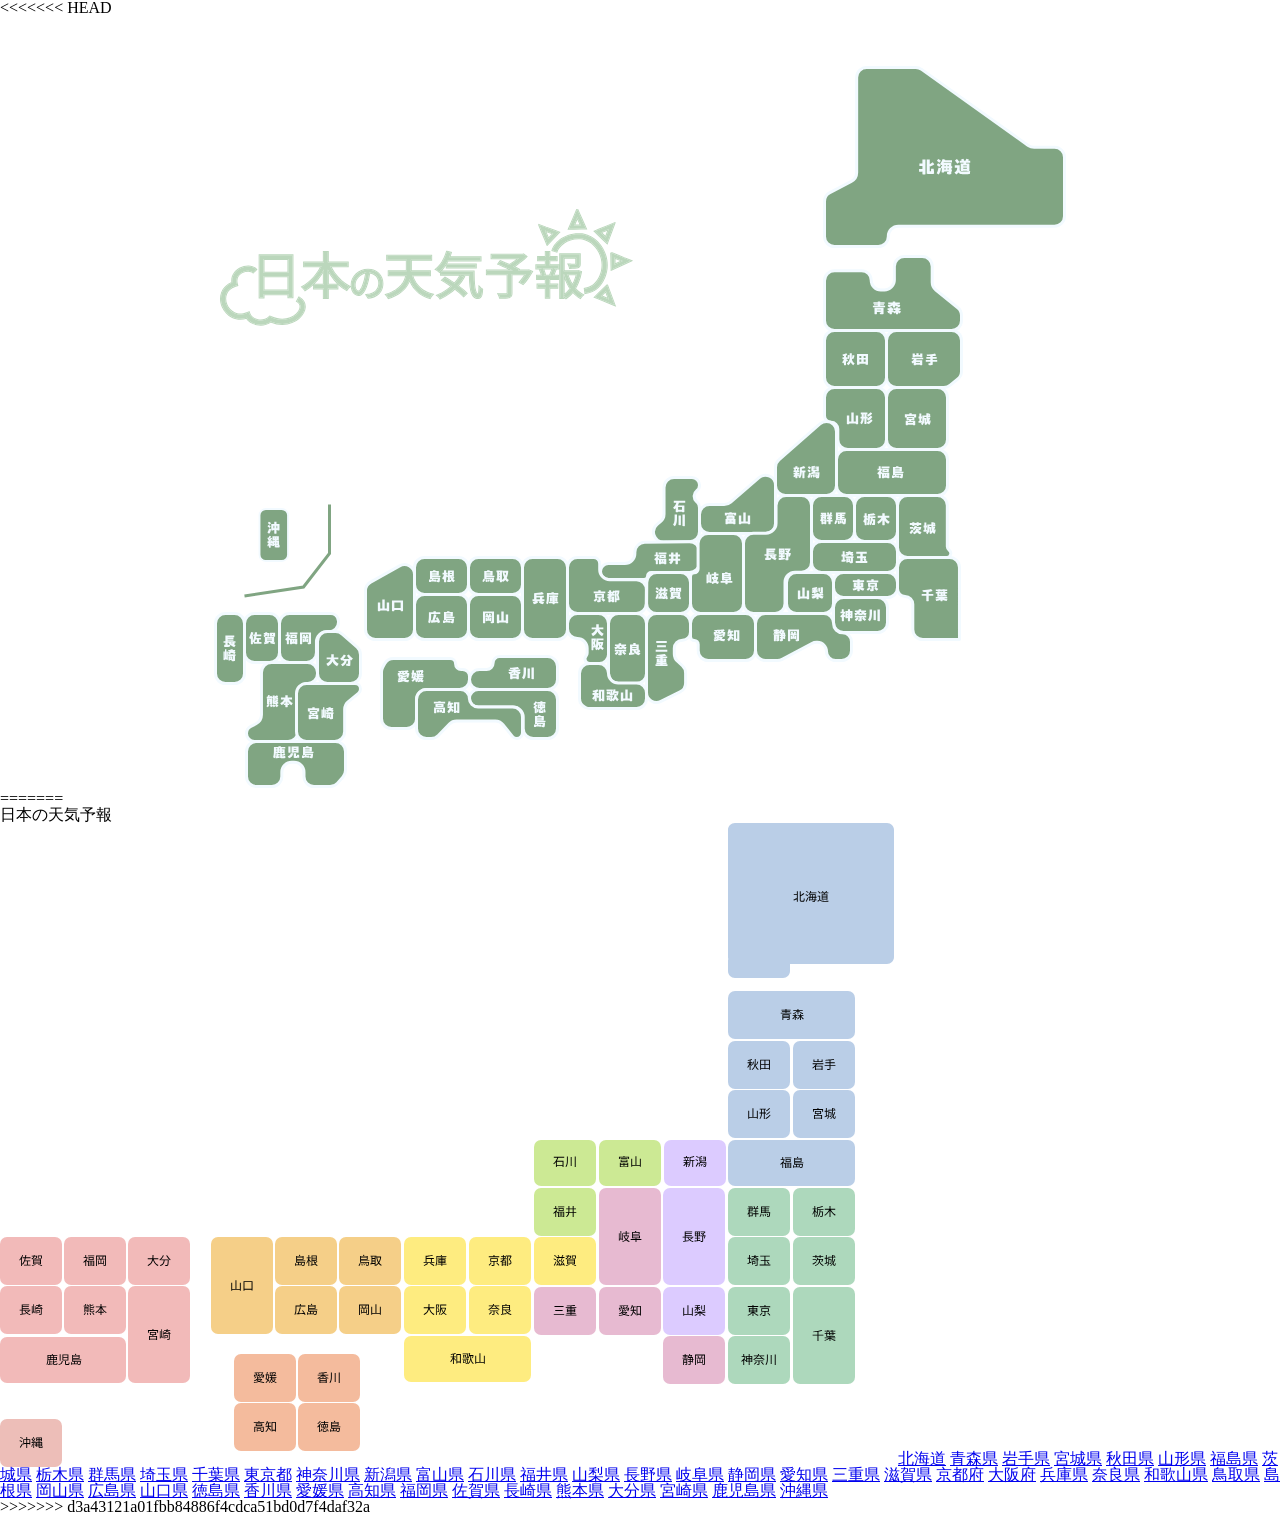
==== commit 0b540ef0: "Merge branch 'main' of github.com:nishikawa-gd/kdgd_2026_07_wether # Conflicts: #	css/style.css #	in" ====
--- a/index.html
+++ b/index.html
@@ -3,9 +3,13 @@
 
 <head>
   <meta charset="UTF-8">
+  <meta name="viewport" content="width=device-width, initial-scale=1.0">
+
   <title>日本の天気予報</title>
+
   <link rel="stylesheet" href="css/reset.css">
   <link rel="stylesheet" href="css/style.css">
+<<<<<<< HEAD
   <script src="https://code.jquery.com/jquery-3.7.0.min.js"></script>
   <script src="js/settings.js"></script>
   <script src="js/function.js"></script>
@@ -453,6 +457,78 @@
     </table>
 
   </div>
+=======
+
+  <script src="https://code.jquery.com/jquery-3.7.0.min.js"></script>
+  <script src="js/settings.js"></script>
+  <script src="js/function.js"></script>
+</head>
+
+<body class="home">
+
+  <h1>日本の天気予報</h1>
+
+<div class="japan-map">
+
+    <img src="img/japan_map.svg" alt="日本地図">
+
+    <a href="pref.html?pref=北海" class="area hokkaido">北海道</a>
+    <a href="pref.html?pref=青森" class="area aomori">青森県</a>
+    <a href="pref.html?pref=岩手" class="area iwate">岩手県</a>
+    <a href="pref.html?pref=宮城" class="area miyagi">宮城県</a>
+    <a href="pref.html?pref=秋田" class="area akita">秋田県</a>
+    <a href="pref.html?pref=山形" class="area yamagata">山形県</a>
+    <a href="pref.html?pref=福島" class="area fukushima">福島県</a>
+
+    <a href="pref.html?pref=茨城" class="area ibaraki">茨城県</a>
+    <a href="pref.html?pref=栃木" class="area tochigi">栃木県</a>
+    <a href="pref.html?pref=群馬" class="area gunma">群馬県</a>
+    <a href="pref.html?pref=埼玉" class="area saitama">埼玉県</a>
+    <a href="pref.html?pref=千葉" class="area chiba">千葉県</a>
+    <a href="pref.html?pref=東京" class="area tokyo">東京都</a>
+    <a href="pref.html?pref=神奈川" class="area kanagawa">神奈川県</a>
+
+    <a href="pref.html?pref=新潟" class="area niigata">新潟県</a>
+    <a href="pref.html?pref=富山" class="area toyama">富山県</a>
+    <a href="pref.html?pref=石川" class="area ishikawa">石川県</a>
+    <a href="pref.html?pref=福井" class="area fukui">福井県</a>
+    <a href="pref.html?pref=山梨" class="area yamanashi">山梨県</a>
+    <a href="pref.html?pref=長野" class="area nagano">長野県</a>
+    <a href="pref.html?pref=岐阜" class="area gifu">岐阜県</a>
+    <a href="pref.html?pref=静岡" class="area shizuoka">静岡県</a>
+    <a href="pref.html?pref=愛知" class="area aichi">愛知県</a>
+    <a href="pref.html?pref=三重" class="area mie">三重県</a>
+
+    <a href="pref.html?pref=滋賀" class="area shiga">滋賀県</a>
+    <a href="pref.html?pref=京都" class="area kyoto">京都府</a>
+    <a href="pref.html?pref=大阪" class="area osaka">大阪府</a>
+    <a href="pref.html?pref=兵庫" class="area hyogo">兵庫県</a>
+    <a href="pref.html?pref=奈良" class="area nara">奈良県</a>
+    <a href="pref.html?pref=和歌山" class="area wakayama">和歌山県</a>
+
+    <a href="pref.html?pref=鳥取" class="area tottori">鳥取県</a>
+    <a href="pref.html?pref=島根" class="area shimane">島根県</a>
+    <a href="pref.html?pref=岡山" class="area okayama">岡山県</a>
+    <a href="pref.html?pref=広島" class="area hiroshima">広島県</a>
+    <a href="pref.html?pref=山口" class="area yamaguchi">山口県</a>
+
+    <a href="pref.html?pref=徳島" class="area tokushima">徳島県</a>
+    <a href="pref.html?pref=香川" class="area kagawa">香川県</a>
+    <a href="pref.html?pref=愛媛" class="area ehime">愛媛県</a>
+    <a href="pref.html?pref=高知" class="area kochi">高知県</a>
+
+    <a href="pref.html?pref=福岡" class="area fukuoka">福岡県</a>
+    <a href="pref.html?pref=佐賀" class="area saga">佐賀県</a>
+    <a href="pref.html?pref=長崎" class="area nagasaki">長崎県</a>
+    <a href="pref.html?pref=熊本" class="area kumamoto">熊本県</a>
+    <a href="pref.html?pref=大分" class="area oita">大分県</a>
+    <a href="pref.html?pref=宮崎" class="area miyazaki">宮崎県</a>
+    <a href="pref.html?pref=鹿児島" class="area kagoshima">鹿児島県</a>
+    <a href="pref.html?pref=沖縄" class="area okinawa">沖縄県</a>
+
+</div>
+
+>>>>>>> d3a43121a01fbb84886f4cdca51bd0d7f4daf32a
 </body>
 
 </html>
--- a/css/style.css
+++ b/css/style.css
@@ -1,8 +1,13 @@
+<<<<<<< HEAD
+=======
+/* 共通 */
+>>>>>>> d3a43121a01fbb84886f4cdca51bd0d7f4daf32a
 
 body {
    background-color: #F2FAFF;
 }
 
+<<<<<<< HEAD
 h1 {
     position: relative;
 }
@@ -16,14 +21,409 @@
 .map_img {
   text-align: center;
   margin-top: 50px;
+=======
+/* トップページ */
+
+h1 {
+    text-align: center;
+    font-size: 42px;
+    color: #ffffff;
+    margin-bottom: 35px;
+    text-shadow: 2px 2px 6px rgba(0, 0, 0, 0.2);
+}
+
+/* 日本地図 */
+
+.japan-map {
+    position: relative;
+    width: 894px;
+    max-width: 100%;
+    margin: 0 auto;
+}
+
+.japan-map img {
+    display: block;
+    width: 100%;
+    height: auto;
+}
+
+/* 都道府県のクリック範囲 */
+
+.japan-map .area {
+    position: absolute;
+    display: block;
+    width: 45px;
+    height: 35px;
+    font-size: 0;
+    background: transparent;
+    z-index: 10;
+
+    transform: translateY(20px);
+}
+
+/* マウスを乗せたとき */
+.japan-map .area:hover {
+    background: rgba(255, 255, 255, 0.4);
+    border-radius: 8px;
+}
+
+
+/* 都道府県の位置 */
+
+/* 北海道 */
+.hokkaido {
+    top: 5%;
+    right: 5%;
+}
+
+/* 東北 */
+.aomori {
+    top: 20%;
+    right: 14%;
+}
+
+.iwate {
+    top: 25%;
+    right: 14%;
+}
+
+.miyagi {
+    top: 30%;
+    right: 14%;
+}
+
+.akita {
+    top: 23%;
+    right: 18%;
+}
+
+.yamagata {
+    top: 29%;
+    right: 18%;
+}
+
+.fukushima {
+    top: 35%;
+    right: 15%;
+}
+
+
+/* 関東 */
+.ibaraki {
+    top: 38%;
+    right: 13%;
+}
+
+.tochigi {
+    top: 36%;
+    right: 18%;
+}
+
+.gunma {
+    top: 37%;
+    right: 23%;
+}
+
+.saitama {
+    top: 41%;
+    right: 18%;
+}
+
+.chiba {
+    top: 44%;
+    right: 11%;
+}
+
+.tokyo {
+    top: 44%;
+    right: 17%;
+}
+
+.kanagawa {
+    top: 48%;
+    right: 18%;
+}
+
+
+/* 中部 */
+.niigata {
+    top: 31%;
+    right: 27%;
+}
+
+.toyama {
+    top: 38%;
+    right: 29%;
+}
+
+.ishikawa {
+    top: 36%;
+    right: 34%;
+}
+
+.fukui {
+    top: 42%;
+    right: 34%;
+}
+
+.yamanashi {
+    top: 45%;
+    right: 25%;
+}
+
+.nagano {
+    top: 40%;
+    right: 24%;
+}
+
+.gifu {
+    top: 44%;
+    right: 31%;
+}
+
+.shizuoka {
+    top: 49%;
+    right: 24%;
+}
+
+.aichi {
+    top: 49%;
+    right: 30%;
+}
+
+.mie {
+    top: 53%;
+    right: 33%;
+}
+
+
+/* 近畿 */
+.shiga {
+    top: 48%;
+    left: 51%;
+}
+
+.kyoto {
+    top: 47%;
+    left: 46%;
+}
+
+.osaka {
+    top: 54%;
+    left: 46%;
+}
+
+.hyogo {
+    top: 50%;
+    left: 40%;
+}
+
+.nara {
+    top: 55%;
+    left: 51%;
+}
+
+.wakayama {
+    top: 61%;
+    left: 45%;
+}
+
+
+/* 中国 */
+.tottori {
+    top: 49%;
+    left: 31%;
+}
+
+.shimane {
+    top: 48%;
+    left: 25%;
+}
+
+.okayama {
+    top: 55%;
+    left: 32%;
+}
+
+.hiroshima {
+    top: 56%;
+    left: 25%;
+}
+
+.yamaguchi {
+    top: 57%;
+    left: 19%;
+}
+
+
+/* 四国 */
+.tokushima {
+    top: 64%;
+    left: 43%;
+}
+
+.kagawa {
+    top: 61%;
+    left: 39%;
+}
+
+.ehime {
+    top: 65%;
+    left: 32%;
+}
+
+.kochi {
+    top: 70%;
+    left: 38%;
+}
+
+
+/* 九州 */
+.fukuoka {
+    top: 61%;
+    left: 12%;
+}
+
+.saga {
+    top: 65%;
+    left: 9%;
+}
+
+.nagasaki {
+    top: 67%;
+    left: 5%;
+}
+
+.kumamoto {
+    top: 70%;
+    left: 10%;
+}
+
+.oita {
+    top: 66%;
+    left: 16%;
+}
+
+.miyazaki {
+    top: 74%;
+    left: 16%;
+}
+
+.kagoshima {
+    top: 78%;
+    left: 10%;
+}
+
+.okinawa {
+    top: 88%;
+    left: 4%;
+}
+
+
+/* 天気表 */
+
+#weather-table {
+    width: 90%;
+    margin: 0 auto;
+    border-collapse: collapse;
+    background: #ffffff;
+    border-radius: 15px;
+    overflow: hidden;
+    box-shadow: 0 8px 20px rgba(0, 0, 0, 0.15);
+}
+
+#weather-table thead {
+    background: #3ea6ff;
+    color: #ffffff;
+>>>>>>> d3a43121a01fbb84886f4cdca51bd0d7f4daf32a
 }
 
 .map_img svg a path {
     transition: 0.3s;
 }
 
+<<<<<<< HEAD
 .map_img svg a:hover path {
     transform: scale(1.02);
     transform-box: fill-box;
     transform-origin: center;
+=======
+#weather-table td {
+    padding: 14px;
+    text-align: center;
+    border-bottom: 1px solid #eeeeee;
+    font-size: 16px;
+    transition: background .3s;
+}
+
+#weather-table tbody tr:nth-child(even) {
+    background: #f7fbff;
+}
+
+#weather-table tbody tr:hover {
+    background: #dff1ff;
+}
+
+#weather-table tbody tr:last-child td {
+    border-bottom: none;
+}
+
+
+/* 天気アイコン */
+
+.weather-icon {
+    width: 30px;
+    height: 30px;
+    vertical-align: middle;
+    margin-right: 6px;
+}
+
+
+/* リンク */
+
+a {
+    color: #0077cc;
+    text-decoration: none;
+    font-weight: bold;
+    transition: .3s;
+}
+
+a:hover {
+    color: #ffd000;
+    text-decoration: underline;
+}
+
+
+/* スマホ */
+
+@media (max-width: 768px) {
+
+    body {
+        padding: 15px;
+    }
+
+    h1 {
+        font-size: 30px;
+    }
+
+    #weather-table {
+        width: 100%;
+    }
+
+    #weather-table th,
+    #weather-table td {
+        padding: 10px;
+        font-size: 14px;
+    }
+
+    .weather-icon {
+        width: 22px;
+        height: 22px;
+    }
+
+    .japan-map {
+        width: 100%;
+    }
+
+>>>>>>> d3a43121a01fbb84886f4cdca51bd0d7f4daf32a
 }
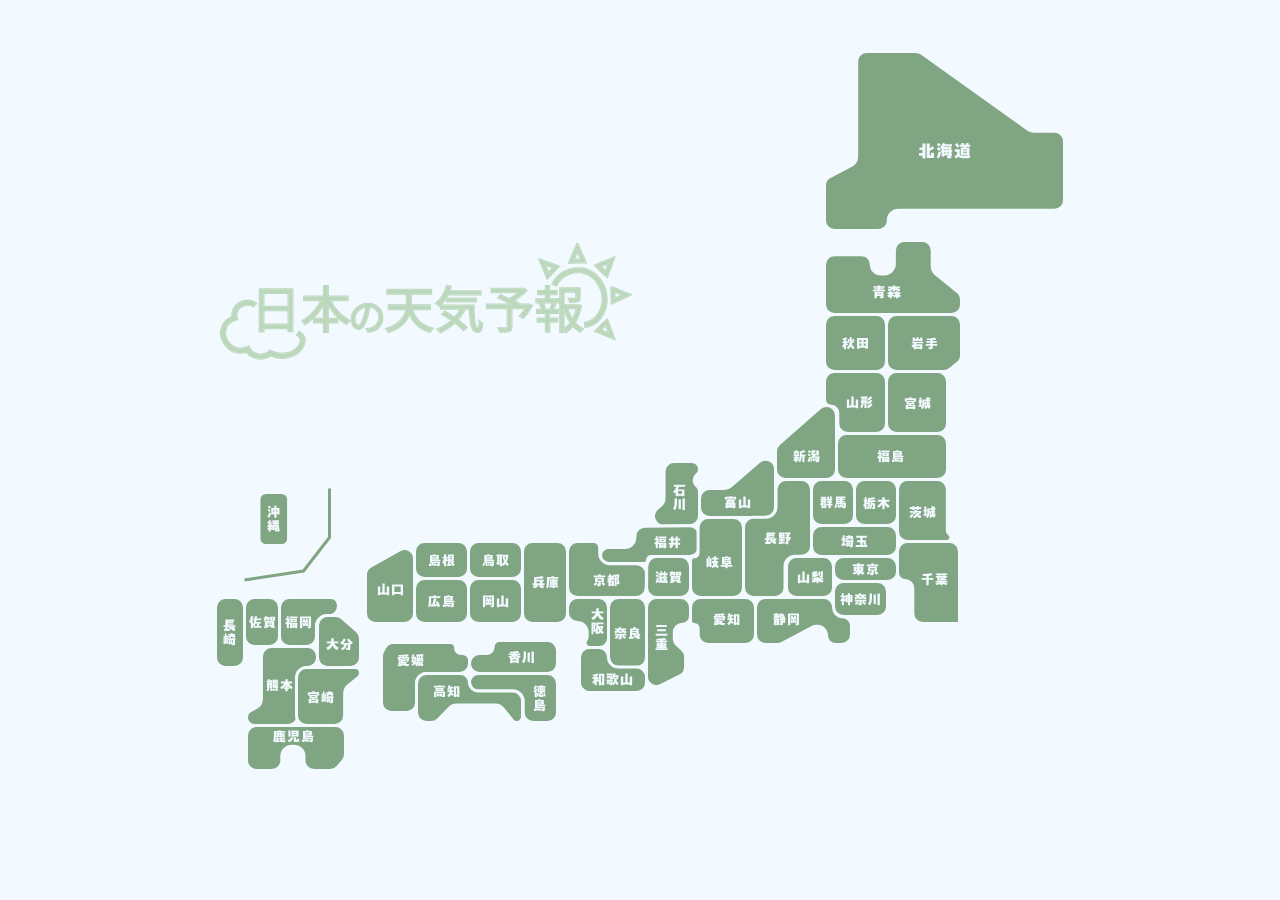
==== commit f84e67d6: "一旦" ====
--- a/index.html
+++ b/index.html
@@ -3,13 +3,9 @@
 
 <head>
   <meta charset="UTF-8">
-  <meta name="viewport" content="width=device-width, initial-scale=1.0">
-
   <title>日本の天気予報</title>
-
   <link rel="stylesheet" href="css/reset.css">
   <link rel="stylesheet" href="css/style.css">
-<<<<<<< HEAD
   <script src="https://code.jquery.com/jquery-3.7.0.min.js"></script>
   <script src="js/settings.js"></script>
   <script src="js/function.js"></script>
@@ -457,78 +453,6 @@
     </table>
 
   </div>
-=======
-
-  <script src="https://code.jquery.com/jquery-3.7.0.min.js"></script>
-  <script src="js/settings.js"></script>
-  <script src="js/function.js"></script>
-</head>
-
-<body class="home">
-
-  <h1>日本の天気予報</h1>
-
-<div class="japan-map">
-
-    <img src="img/japan_map.svg" alt="日本地図">
-
-    <a href="pref.html?pref=北海" class="area hokkaido">北海道</a>
-    <a href="pref.html?pref=青森" class="area aomori">青森県</a>
-    <a href="pref.html?pref=岩手" class="area iwate">岩手県</a>
-    <a href="pref.html?pref=宮城" class="area miyagi">宮城県</a>
-    <a href="pref.html?pref=秋田" class="area akita">秋田県</a>
-    <a href="pref.html?pref=山形" class="area yamagata">山形県</a>
-    <a href="pref.html?pref=福島" class="area fukushima">福島県</a>
-
-    <a href="pref.html?pref=茨城" class="area ibaraki">茨城県</a>
-    <a href="pref.html?pref=栃木" class="area tochigi">栃木県</a>
-    <a href="pref.html?pref=群馬" class="area gunma">群馬県</a>
-    <a href="pref.html?pref=埼玉" class="area saitama">埼玉県</a>
-    <a href="pref.html?pref=千葉" class="area chiba">千葉県</a>
-    <a href="pref.html?pref=東京" class="area tokyo">東京都</a>
-    <a href="pref.html?pref=神奈川" class="area kanagawa">神奈川県</a>
-
-    <a href="pref.html?pref=新潟" class="area niigata">新潟県</a>
-    <a href="pref.html?pref=富山" class="area toyama">富山県</a>
-    <a href="pref.html?pref=石川" class="area ishikawa">石川県</a>
-    <a href="pref.html?pref=福井" class="area fukui">福井県</a>
-    <a href="pref.html?pref=山梨" class="area yamanashi">山梨県</a>
-    <a href="pref.html?pref=長野" class="area nagano">長野県</a>
-    <a href="pref.html?pref=岐阜" class="area gifu">岐阜県</a>
-    <a href="pref.html?pref=静岡" class="area shizuoka">静岡県</a>
-    <a href="pref.html?pref=愛知" class="area aichi">愛知県</a>
-    <a href="pref.html?pref=三重" class="area mie">三重県</a>
-
-    <a href="pref.html?pref=滋賀" class="area shiga">滋賀県</a>
-    <a href="pref.html?pref=京都" class="area kyoto">京都府</a>
-    <a href="pref.html?pref=大阪" class="area osaka">大阪府</a>
-    <a href="pref.html?pref=兵庫" class="area hyogo">兵庫県</a>
-    <a href="pref.html?pref=奈良" class="area nara">奈良県</a>
-    <a href="pref.html?pref=和歌山" class="area wakayama">和歌山県</a>
-
-    <a href="pref.html?pref=鳥取" class="area tottori">鳥取県</a>
-    <a href="pref.html?pref=島根" class="area shimane">島根県</a>
-    <a href="pref.html?pref=岡山" class="area okayama">岡山県</a>
-    <a href="pref.html?pref=広島" class="area hiroshima">広島県</a>
-    <a href="pref.html?pref=山口" class="area yamaguchi">山口県</a>
-
-    <a href="pref.html?pref=徳島" class="area tokushima">徳島県</a>
-    <a href="pref.html?pref=香川" class="area kagawa">香川県</a>
-    <a href="pref.html?pref=愛媛" class="area ehime">愛媛県</a>
-    <a href="pref.html?pref=高知" class="area kochi">高知県</a>
-
-    <a href="pref.html?pref=福岡" class="area fukuoka">福岡県</a>
-    <a href="pref.html?pref=佐賀" class="area saga">佐賀県</a>
-    <a href="pref.html?pref=長崎" class="area nagasaki">長崎県</a>
-    <a href="pref.html?pref=熊本" class="area kumamoto">熊本県</a>
-    <a href="pref.html?pref=大分" class="area oita">大分県</a>
-    <a href="pref.html?pref=宮崎" class="area miyazaki">宮崎県</a>
-    <a href="pref.html?pref=鹿児島" class="area kagoshima">鹿児島県</a>
-    <a href="pref.html?pref=沖縄" class="area okinawa">沖縄県</a>
-
-</div>
-
->>>>>>> d3a43121a01fbb84886f4cdca51bd0d7f4daf32a
 </body>
 
 </html>
--- a/css/style.css
+++ b/css/style.css
@@ -1,13 +1,8 @@
-<<<<<<< HEAD
-=======
-/* 共通 */
->>>>>>> d3a43121a01fbb84886f4cdca51bd0d7f4daf32a
 
 body {
    background-color: #F2FAFF;
 }
 
-<<<<<<< HEAD
 h1 {
     position: relative;
 }
@@ -21,409 +16,14 @@
 .map_img {
   text-align: center;
   margin-top: 50px;
-=======
-/* トップページ */
-
-h1 {
-    text-align: center;
-    font-size: 42px;
-    color: #ffffff;
-    margin-bottom: 35px;
-    text-shadow: 2px 2px 6px rgba(0, 0, 0, 0.2);
-}
-
-/* 日本地図 */
-
-.japan-map {
-    position: relative;
-    width: 894px;
-    max-width: 100%;
-    margin: 0 auto;
-}
-
-.japan-map img {
-    display: block;
-    width: 100%;
-    height: auto;
-}
-
-/* 都道府県のクリック範囲 */
-
-.japan-map .area {
-    position: absolute;
-    display: block;
-    width: 45px;
-    height: 35px;
-    font-size: 0;
-    background: transparent;
-    z-index: 10;
-
-    transform: translateY(20px);
-}
-
-/* マウスを乗せたとき */
-.japan-map .area:hover {
-    background: rgba(255, 255, 255, 0.4);
-    border-radius: 8px;
-}
-
-
-/* 都道府県の位置 */
-
-/* 北海道 */
-.hokkaido {
-    top: 5%;
-    right: 5%;
-}
-
-/* 東北 */
-.aomori {
-    top: 20%;
-    right: 14%;
-}
-
-.iwate {
-    top: 25%;
-    right: 14%;
-}
-
-.miyagi {
-    top: 30%;
-    right: 14%;
-}
-
-.akita {
-    top: 23%;
-    right: 18%;
-}
-
-.yamagata {
-    top: 29%;
-    right: 18%;
-}
-
-.fukushima {
-    top: 35%;
-    right: 15%;
-}
-
-
-/* 関東 */
-.ibaraki {
-    top: 38%;
-    right: 13%;
-}
-
-.tochigi {
-    top: 36%;
-    right: 18%;
-}
-
-.gunma {
-    top: 37%;
-    right: 23%;
-}
-
-.saitama {
-    top: 41%;
-    right: 18%;
-}
-
-.chiba {
-    top: 44%;
-    right: 11%;
-}
-
-.tokyo {
-    top: 44%;
-    right: 17%;
-}
-
-.kanagawa {
-    top: 48%;
-    right: 18%;
-}
-
-
-/* 中部 */
-.niigata {
-    top: 31%;
-    right: 27%;
-}
-
-.toyama {
-    top: 38%;
-    right: 29%;
-}
-
-.ishikawa {
-    top: 36%;
-    right: 34%;
-}
-
-.fukui {
-    top: 42%;
-    right: 34%;
-}
-
-.yamanashi {
-    top: 45%;
-    right: 25%;
-}
-
-.nagano {
-    top: 40%;
-    right: 24%;
-}
-
-.gifu {
-    top: 44%;
-    right: 31%;
-}
-
-.shizuoka {
-    top: 49%;
-    right: 24%;
-}
-
-.aichi {
-    top: 49%;
-    right: 30%;
-}
-
-.mie {
-    top: 53%;
-    right: 33%;
-}
-
-
-/* 近畿 */
-.shiga {
-    top: 48%;
-    left: 51%;
-}
-
-.kyoto {
-    top: 47%;
-    left: 46%;
-}
-
-.osaka {
-    top: 54%;
-    left: 46%;
-}
-
-.hyogo {
-    top: 50%;
-    left: 40%;
-}
-
-.nara {
-    top: 55%;
-    left: 51%;
-}
-
-.wakayama {
-    top: 61%;
-    left: 45%;
-}
-
-
-/* 中国 */
-.tottori {
-    top: 49%;
-    left: 31%;
-}
-
-.shimane {
-    top: 48%;
-    left: 25%;
-}
-
-.okayama {
-    top: 55%;
-    left: 32%;
-}
-
-.hiroshima {
-    top: 56%;
-    left: 25%;
-}
-
-.yamaguchi {
-    top: 57%;
-    left: 19%;
-}
-
-
-/* 四国 */
-.tokushima {
-    top: 64%;
-    left: 43%;
-}
-
-.kagawa {
-    top: 61%;
-    left: 39%;
-}
-
-.ehime {
-    top: 65%;
-    left: 32%;
-}
-
-.kochi {
-    top: 70%;
-    left: 38%;
-}
-
-
-/* 九州 */
-.fukuoka {
-    top: 61%;
-    left: 12%;
-}
-
-.saga {
-    top: 65%;
-    left: 9%;
-}
-
-.nagasaki {
-    top: 67%;
-    left: 5%;
-}
-
-.kumamoto {
-    top: 70%;
-    left: 10%;
-}
-
-.oita {
-    top: 66%;
-    left: 16%;
-}
-
-.miyazaki {
-    top: 74%;
-    left: 16%;
-}
-
-.kagoshima {
-    top: 78%;
-    left: 10%;
-}
-
-.okinawa {
-    top: 88%;
-    left: 4%;
-}
-
-
-/* 天気表 */
-
-#weather-table {
-    width: 90%;
-    margin: 0 auto;
-    border-collapse: collapse;
-    background: #ffffff;
-    border-radius: 15px;
-    overflow: hidden;
-    box-shadow: 0 8px 20px rgba(0, 0, 0, 0.15);
-}
-
-#weather-table thead {
-    background: #3ea6ff;
-    color: #ffffff;
->>>>>>> d3a43121a01fbb84886f4cdca51bd0d7f4daf32a
 }
 
 .map_img svg a path {
     transition: 0.3s;
 }
 
-<<<<<<< HEAD
 .map_img svg a:hover path {
     transform: scale(1.02);
     transform-box: fill-box;
     transform-origin: center;
-=======
-#weather-table td {
-    padding: 14px;
-    text-align: center;
-    border-bottom: 1px solid #eeeeee;
-    font-size: 16px;
-    transition: background .3s;
-}
-
-#weather-table tbody tr:nth-child(even) {
-    background: #f7fbff;
-}
-
-#weather-table tbody tr:hover {
-    background: #dff1ff;
-}
-
-#weather-table tbody tr:last-child td {
-    border-bottom: none;
-}
-
-
-/* 天気アイコン */
-
-.weather-icon {
-    width: 30px;
-    height: 30px;
-    vertical-align: middle;
-    margin-right: 6px;
-}
-
-
-/* リンク */
-
-a {
-    color: #0077cc;
-    text-decoration: none;
-    font-weight: bold;
-    transition: .3s;
-}
-
-a:hover {
-    color: #ffd000;
-    text-decoration: underline;
-}
-
-
-/* スマホ */
-
-@media (max-width: 768px) {
-
-    body {
-        padding: 15px;
-    }
-
-    h1 {
-        font-size: 30px;
-    }
-
-    #weather-table {
-        width: 100%;
-    }
-
-    #weather-table th,
-    #weather-table td {
-        padding: 10px;
-        font-size: 14px;
-    }
-
-    .weather-icon {
-        width: 22px;
-        height: 22px;
-    }
-
-    .japan-map {
-        width: 100%;
-    }
-
->>>>>>> d3a43121a01fbb84886f4cdca51bd0d7f4daf32a
 }
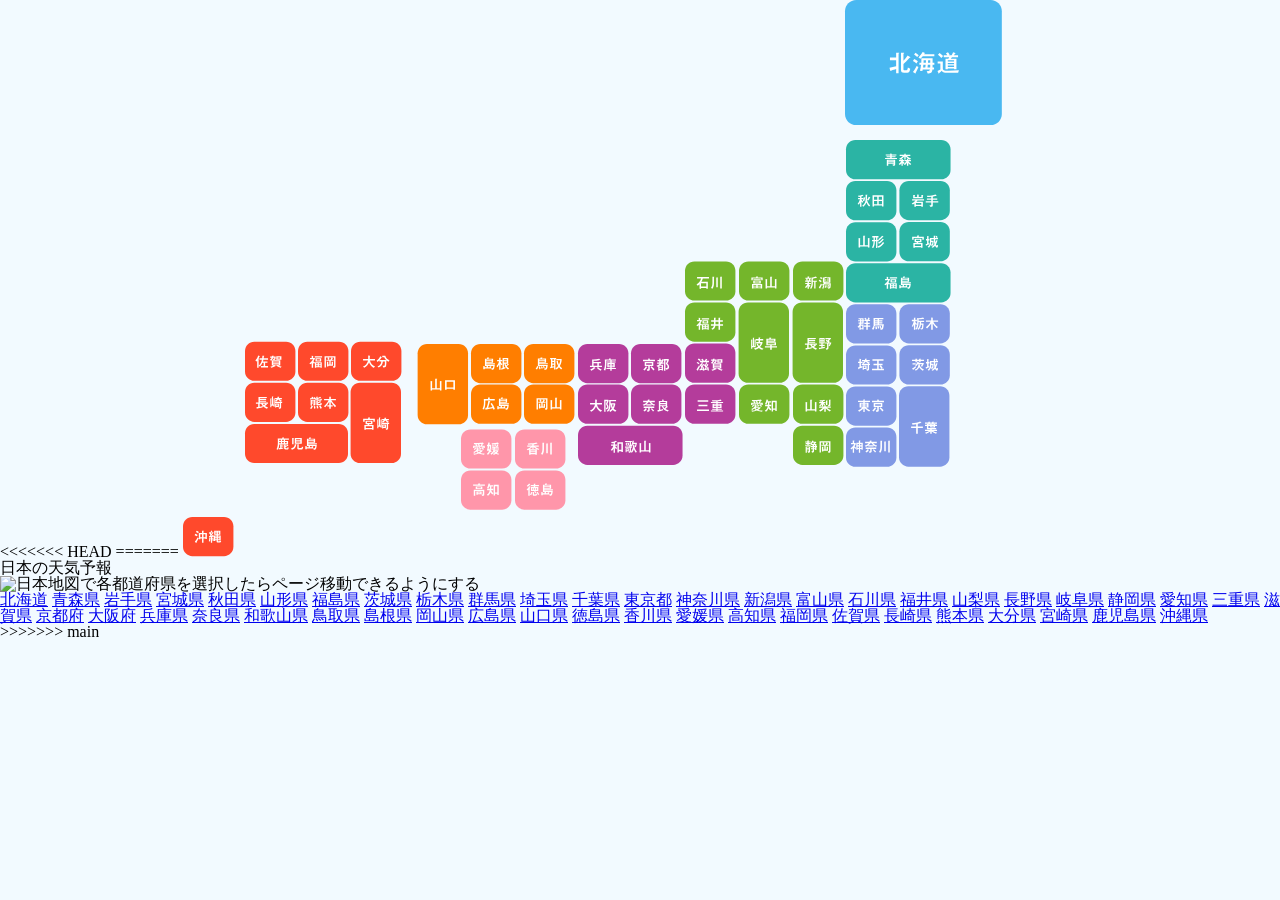
==== commit e87ecb09: "更新" ====
--- a/index.html
+++ b/index.html
@@ -1,458 +1,228 @@
 <!DOCTYPE html>
 <html lang="ja">
-
 <head>
+<<<<<<< HEAD
+    <meta charset="UTF-8">
+    <meta name="viewport" content="width=device-width, initial-scale=1.0">
+    <title>Test</title>
+</head>
+<body>
+    
+</body>
+</html>
+=======
   <meta charset="UTF-8">
   <title>日本の天気予報</title>
+  <svg width="819" height="557" viewBox="0 0 819 557" fill="none" xmlns="http://www.w3.org/2000/svg">
+<path d="M662 11.202C662 5.01529 667.015 0 673.202 0H807.626C813.812 0 818.828 5.01529 818.828 11.202V113.887C818.828 120.073 813.812 125.089 807.626 125.089H673.202C667.015 125.089 662 120.073 662 113.887V11.202Z" fill="#49B8F1"/>
+<path d="M764.304 55.296C763.92 54.528 763.464 53.808 762.912 53.16L765 52.248C765.624 53.064 766.2 53.928 766.632 54.864L765.672 55.296H768.648C769.224 54.336 769.68 53.304 770.088 52.272L772.296 52.896C772.464 52.944 772.584 52.992 772.584 53.16C772.584 53.232 772.44 53.328 772.272 53.4C772.104 53.472 772.032 53.568 771.912 53.76C771.6 54.216 771.12 55.056 770.952 55.296H775.056V57.144H768.96C768.576 57.672 768.216 58.2 767.784 58.656H773.448V69.36H771.072V68.544H764.808V69.36H762.504V58.656H765.288C765.648 58.176 765.984 57.672 766.224 57.144H760.728V55.296H764.304ZM754.968 54.768L756.576 53.016C757.896 53.856 759.072 54.912 760.08 56.112L758.328 57.936C757.344 56.76 756.216 55.656 754.968 54.768ZM771.072 61.488V60.24H764.808V61.488H771.072ZM775.152 72.864H765.024C762.912 72.864 761.16 72.744 759.912 71.928C759.408 71.592 759.072 71.184 758.736 70.728C757.944 71.544 757.104 72.288 756.288 73.032C756.168 73.152 756.072 73.272 756.024 73.464C756 73.56 755.976 73.728 755.832 73.728C755.664 73.728 755.592 73.488 755.544 73.368L754.488 70.968C755.496 70.56 756.456 70.104 757.368 69.48V63.552H754.656V61.416H759.816V68.472C759.816 69.048 759.888 69.648 760.416 69.96C761.568 70.608 763.584 70.728 765.6 70.728C769.032 70.728 772.488 70.512 775.92 70.248L775.152 72.864ZM771.072 64.176V62.904H764.808V64.176H771.072ZM771.072 66.888V65.568H764.808V66.888H771.072Z" fill="white"/>
+<path d="M751.344 56.2081H739.752C739.032 57.1201 738.264 58.0081 737.424 58.8241L735.48 57.3841C737.328 55.5361 738.336 54.2881 739.656 52.0081L741.432 52.6321C741.936 52.8001 742.176 52.8961 742.176 53.0641C742.176 53.2321 742.08 53.2801 741.768 53.3521C741.648 53.3761 741.552 53.4721 741.432 53.6641C741.312 53.8561 741.216 53.9761 741.096 54.1441H751.344V56.2081ZM731.088 54.4321L732.504 52.6801C733.656 53.4721 734.736 54.3361 735.744 55.2961L734.184 57.0481C733.224 56.0881 732.216 55.1761 731.088 54.4321ZM736.392 62.6401H738.288C738.36 61.7281 738.384 60.8161 738.384 59.9041C738.384 59.3041 738.384 58.7041 738.36 58.1281H749.64C749.64 59.6161 749.592 61.1281 749.592 62.6401H751.344V64.7521H749.592C749.592 65.6401 749.592 66.5281 749.544 67.4161H751.056V69.5521H749.448C748.968 73.0321 747.936 73.3441 744.648 73.5361L743.688 71.1121C744.048 71.1361 744.384 71.1601 744.744 71.1601C746.016 71.1601 746.736 70.8961 746.928 69.5521H739.704C739.608 70.0561 739.512 70.5361 739.368 71.0161L736.944 70.7761C737.496 68.7841 737.832 66.7921 738.096 64.7521H736.392V62.6401ZM729.888 61.0081L731.232 59.0881C732.504 59.7601 733.728 60.4801 734.856 61.3201L733.44 63.3841C732.312 62.5441 731.136 61.6801 729.888 61.0081ZM747.24 62.6401V60.2401H745.128C745.104 61.0321 745.08 61.8481 745.008 62.6401H747.24ZM740.568 62.6401H742.848C742.92 61.8481 742.944 61.0561 742.968 60.2401H740.64C740.64 61.0321 740.616 61.8481 740.568 62.6401ZM747.24 64.7521H744.816C744.744 65.6401 744.648 66.5281 744.528 67.4161H747.168C747.24 66.8161 747.24 66.2161 747.24 65.6161V64.7521ZM742.656 64.7521H740.376C740.304 65.6641 740.184 66.5281 740.04 67.4161H742.296C742.464 66.5521 742.56 65.6401 742.656 64.7521ZM733.608 65.9521L735.48 67.0561C734.736 68.9041 733.752 70.8961 732.84 72.4801C732.6 72.8881 732.576 72.9841 732.576 73.0321C732.576 73.0801 732.576 73.1281 732.6 73.2241C732.624 73.3201 732.624 73.3441 732.624 73.3921C732.624 73.4401 732.576 73.5361 732.504 73.5361C732.384 73.5361 732.36 73.5361 731.904 73.2001L729.96 71.8801C731.52 70.1761 732.648 68.0641 733.608 65.9521Z" fill="white"/>
+<path d="M713.136 73.2961V68.8801C712.344 69.1681 711.6 69.4081 710.784 69.6481C710.04 69.8641 709.296 70.1521 708.552 70.3921C708.264 70.4881 708.072 70.6081 707.88 70.8721C707.808 70.9681 707.712 71.0881 707.616 71.0881C707.4 71.0881 707.28 70.8001 707.136 70.2961L706.488 67.8481C708.72 67.5121 710.952 67.0081 713.136 66.3601V60.2881H706.944V57.6241H713.136V52.6321L715.44 52.7041C715.944 52.7041 716.256 52.7281 716.256 52.9201C716.256 53.0881 716.112 53.2081 715.968 53.3041C715.728 53.4721 715.584 53.6161 715.584 53.7841V73.2961H713.136ZM720.456 64.0801V69.2401C720.456 69.8881 720.792 70.3681 721.488 70.3681H723.336C724.56 70.3681 724.728 68.3761 724.872 67.4881L727.224 68.7841C727.104 69.8401 726.888 70.9201 726.312 71.8561C725.808 72.6961 724.8 72.8161 723.888 72.8161H721.008C719.016 72.8161 717.984 72.1441 717.984 70.0801V52.7041L720.432 52.7521C720.912 52.7761 721.2 52.8241 721.2 53.0401C721.2 53.1121 721.104 53.2321 720.792 53.4961C720.624 53.6401 720.456 53.7601 720.456 53.8561V60.6481C721.992 59.0641 723.408 57.3361 724.56 55.4881L727.104 57.0961C727.224 57.1681 727.368 57.3121 727.368 57.4801C727.368 57.6241 727.224 57.7681 727.08 57.7681C726.984 57.7681 726.888 57.7681 726.792 57.7681C726.624 57.7681 726.552 57.8161 726.384 57.9841C725.256 59.1121 724.224 60.2641 723.12 61.3921C722.232 62.2801 721.344 63.1921 720.456 64.0801Z" fill="white"/>
+<path d="M663 149.36C663 144.204 667.179 140.025 672.335 140.025H758.217C763.372 140.025 767.552 144.204 767.552 149.36V169.897C767.552 175.052 763.372 179.232 758.217 179.232H672.335C667.179 179.232 663 175.052 663 169.897V149.36Z" fill="#2BB4A4"/>
+<path d="M723.918 160.1V158.756L725.332 158.784C724.338 158.168 723.47 157.412 722.658 156.572V159.442H721.328V156.516C720.516 157.384 719.634 158.168 718.668 158.854L719.858 158.938C719.998 158.952 720.082 158.994 720.082 159.078C720.082 159.134 720.026 159.232 719.872 159.372C719.802 159.442 719.774 159.54 719.774 159.624V160.1H721.58V161.374H719.774C720.348 161.934 720.978 162.424 721.65 162.858L720.628 163.88C720.334 163.614 720.04 163.348 719.774 163.054V165.686H718.458V163.166C717.954 163.81 717.408 164.384 716.778 164.902L715.686 163.992C716.652 163.25 717.562 162.396 718.248 161.374H716.064V160.1H718.458V159.008C718.052 159.33 717.59 159.582 717.142 159.834L716.148 158.77C717.562 158.056 718.878 157.174 719.984 156.026H716.68V154.78H721.328V153.674L722.574 153.73C722.812 153.744 722.966 153.786 722.966 153.898C722.966 153.982 722.924 154.01 722.77 154.122C722.7 154.178 722.658 154.262 722.658 154.36V154.78H727.32V156.026H723.96C725.15 157.09 726.508 157.916 728.02 158.476L726.872 159.638C726.438 159.428 726.004 159.19 725.57 158.952C725.584 159.05 725.556 159.106 725.458 159.19C725.346 159.288 725.276 159.358 725.276 159.512V160.1H727.922V161.374H725.374C726.242 162.34 727.18 163.236 728.258 163.964L727.152 165.014C726.452 164.468 725.864 163.796 725.276 163.124V165.686H723.918V162.732C723.358 163.558 722.686 164.3 721.944 165L720.768 164.174C721.734 163.334 722.644 162.424 723.358 161.374H721.958V160.1H723.918Z" fill="white"/>
+<path d="M707.216 157.258H703.576V156.166H707.216V155.55H702.708V154.458H707.216V153.562L708.588 153.632C708.784 153.646 708.966 153.66 708.966 153.814C708.966 153.912 708.896 153.968 708.784 154.052C708.728 154.094 708.7 154.15 708.7 154.22V154.458H713.432V155.55H708.7V156.166H712.522V157.258H708.7V157.93H713.978V159.008H702.05V157.93H707.216V157.258ZM703.814 159.736H712.172V164.51C712.172 165.784 711.178 165.854 709.974 165.854L709.456 164.538H710.058C710.45 164.538 710.702 164.51 710.702 163.992V163.726H705.256V165.854H703.814V159.736ZM705.256 160.66V161.29H710.702V160.66H705.256ZM710.702 162.172H705.256V162.844H710.702V162.172Z" fill="white"/>
+<path d="M663 272.581C663 267.426 667.179 263.246 672.335 263.246H758.217C763.372 263.246 767.552 267.426 767.552 272.581V293.118C767.552 298.274 763.372 302.453 758.217 302.453H672.335C667.179 302.453 663 298.274 663 293.118V272.581Z" fill="#2BB4A4"/>
+<path d="M717.94 277.626H720.096C720.138 277.248 720.18 276.87 720.18 276.478L721.636 276.534C721.706 276.534 722.014 276.534 722.014 276.646C722.014 276.73 721.93 276.786 721.776 276.898C721.636 277.01 721.608 277.136 721.58 277.318C721.566 277.43 721.552 277.528 721.524 277.626H726.102V281.644H719.34V282.288H727.908V283.184H719.34V283.828H727.754C727.684 285.004 727.572 286.18 727.208 287.286C726.914 288.182 726.452 288.77 725.402 288.77H724.772L724.198 287.174H725.038C725.612 287.174 725.878 287.062 726.032 286.488C726.158 286.012 726.228 285.438 726.27 284.878H720.95V286.348H722.742V285.214L723.96 285.284C724.24 285.298 724.422 285.312 724.422 285.438C724.422 285.48 724.366 285.55 724.296 285.606C724.17 285.704 724.142 285.774 724.142 285.942V287.468H717.73V288.336H716.288V285.088L717.59 285.172C717.898 285.186 718.01 285.186 718.01 285.34C718.01 285.424 717.982 285.438 717.814 285.55C717.744 285.592 717.73 285.648 717.73 285.746V286.348H719.592V284.878H717.94V277.626ZM724.716 279.208V278.55H719.34V279.208H724.716ZM724.716 280.748V280.062H719.34V280.748H724.716Z" fill="white"/>
+<path d="M706.894 283.814L705.998 284.668C705.69 284.402 705.41 284.094 705.13 283.8V288.728H703.702V284.234C703.31 284.626 702.89 284.99 702.456 285.34L701.364 284.472C702.862 283.324 704.22 281.994 705.172 280.356H702.05V279.11H703.702V276.8L705.2 276.884C705.382 276.898 705.494 276.94 705.494 277.052C705.494 277.08 705.466 277.108 705.396 277.164C705.34 277.206 705.284 277.248 705.242 277.29C705.144 277.388 705.13 277.458 705.13 277.738V279.11H706.614L707.062 279.6C706.6 280.538 706.04 281.42 705.424 282.26C705.858 282.75 706.362 283.184 706.894 283.59V283.282H713.782V288.728H712.508V288.308H708.168V288.728H706.894V283.814ZM714.118 278.424H706.768V277.234H714.118V278.424ZM713.208 282.484H707.496V279.152H713.208V282.484ZM711.878 281.434V280.202H708.826V281.434H711.878ZM709.722 285.256V284.29H708.168V285.256H709.722ZM712.508 285.256V284.29H710.884V285.256H712.508ZM709.722 287.3V286.264H708.168V287.3H709.722ZM712.508 287.3V286.264H710.884V287.3H712.508Z" fill="white"/>
+<path d="M663 190.434C663 185.278 667.179 181.099 672.335 181.099H704.074C709.229 181.099 713.409 185.278 713.409 190.434V210.971C713.409 216.126 709.229 220.306 704.074 220.306H672.335C667.179 220.306 663 216.126 663 210.971V190.434Z" fill="#2BB4A4"/>
+<path d="M689.54 206.462V195.346H700.46V206.462H698.962V205.594H691.038V206.462H689.54ZM691.038 199.77H694.244V196.69H691.038V199.77ZM695.714 199.77H698.962V196.69H695.714V199.77ZM691.038 204.25H694.244V201.1H691.038V204.25ZM695.714 204.25H698.962V201.1H695.714V204.25Z" fill="white"/>
+<path d="M677.08 197.978V196.76C676.576 196.858 676.086 196.942 675.596 197.012L674.952 195.85C676.492 195.682 678.046 195.374 679.46 194.716L680.356 195.696C680.51 195.864 680.538 195.92 680.538 196.004C680.538 196.116 680.426 196.13 680.342 196.13C680.216 196.13 680.104 196.102 679.978 196.102C679.894 196.102 679.586 196.172 679.292 196.242C679.054 196.298 678.732 196.382 678.438 196.452V197.978H680.23V199.336H678.438V199.546C678.984 200.358 679.642 201.114 680.412 201.73L679.586 202.864C679.18 202.472 678.774 202.066 678.438 201.618V206.854H677.08V202.444C676.772 203.186 676.38 203.872 675.932 204.53L674.588 203.886C675.708 202.542 676.506 201.016 676.996 199.336H675.05V197.978H677.08ZM680.384 206.756L679.194 205.818C680.216 205.048 681.112 204.11 681.714 202.976C682.512 201.492 682.638 199.966 682.638 198.314C682.638 197.124 682.596 195.948 682.526 194.758L684.122 194.786C684.332 194.786 684.43 194.842 684.43 194.926C684.43 195.024 684.318 195.108 684.15 195.234C684.038 195.318 684.038 195.43 684.038 195.556V198.384C684.038 199.812 684.262 201.226 684.934 202.5C685.522 203.606 686.292 204.6 687.146 205.51L686.11 206.546C684.99 205.356 684.08 203.998 683.478 202.472C682.82 204.152 681.77 205.608 680.384 206.756ZM685.354 200.554L684.192 199.756C684.864 198.846 685.382 197.838 685.732 196.774L687.034 197.348C687.132 197.39 687.3 197.474 687.3 197.572C687.3 197.628 687.188 197.684 687.132 197.712C686.978 197.796 686.88 197.852 686.824 197.978C686.502 198.692 686.012 199.672 685.354 200.554ZM680.678 197.236L682.106 197.586C682.218 197.614 682.358 197.642 682.358 197.768C682.358 197.81 682.288 197.894 682.218 197.95C682.05 198.09 682.036 198.146 682.008 198.328C681.854 199.336 681.574 200.288 681.224 201.254L679.852 200.694C680.44 199.658 680.622 198.412 680.678 197.236Z" fill="white"/>
+<path d="M556 270.714C556 265.559 560.179 261.379 565.335 261.379H597.074C602.229 261.379 606.409 265.559 606.409 270.714V291.251C606.409 296.407 602.229 300.586 597.074 300.586H565.335C560.179 300.586 556 296.407 556 291.251V270.714Z" fill="#74B62B"/>
+<path d="M587.188 286.166V276.716L588.812 276.828C589.022 276.842 589.204 276.856 589.204 276.982C589.204 277.08 589.064 277.178 588.896 277.248C588.826 277.276 588.77 277.29 588.77 277.36V286.166H591.906V279.124L593.39 279.194C593.502 279.194 593.838 279.194 593.838 279.334C593.838 279.39 593.754 279.46 593.698 279.488C593.586 279.544 593.446 279.628 593.446 279.768V288.574H591.948V287.524H584.108V288.588H582.568V279.04L584.01 279.138C584.332 279.152 584.43 279.208 584.43 279.306C584.43 279.362 584.374 279.39 584.262 279.474C584.192 279.53 584.108 279.6 584.108 279.642V286.166H587.188Z" fill="white"/>
+<path d="M573.16 276.562L574.784 276.604C574.966 276.604 574.994 276.632 574.994 276.702C574.994 276.772 574.924 276.828 574.868 276.87C574.812 276.912 574.756 276.968 574.756 277.038V277.542H579.67V280.16H578.27V278.592H569.758V280.16H568.372V277.542H573.16V276.562ZM577.668 279.194V280.202H570.416V279.194H577.668ZM570.248 280.706H577.78V283.478H570.248V280.706ZM571.62 282.596H576.422V281.56H571.62V282.596ZM579.166 288.616H577.752V288.336H570.402V288.616H568.988V283.996H579.166V288.616ZM573.286 285.718V284.92H570.402V285.718H573.286ZM577.752 285.718V284.92H574.672V285.718H577.752ZM573.286 287.412V286.572H570.402V287.412H573.286ZM577.752 287.412V286.572H574.672V287.412H577.752Z" fill="white"/>
+<path d="M596.665 302.453C601.821 302.453 606 306.633 606 311.788L606 373.399C606 378.554 601.821 382.734 596.665 382.734L564.926 382.734C559.771 382.734 555.591 378.554 555.591 373.399L555.591 311.788C555.591 306.633 559.771 302.453 564.926 302.453L596.665 302.453Z" fill="#74B62B"/>
+<path d="M587.748 338.626H592.452V341.706H584.78V342.35H593.012V345.332H588.756V346.172H593.992V347.418H588.756V349.77H587.202V347.418H581.896V346.172H587.202V345.332H583.338V338.626H586.208C586.348 338.262 586.46 337.898 586.53 337.52L588.112 337.646C588.238 337.66 588.364 337.674 588.364 337.786C588.364 337.828 588.266 337.912 588.196 337.954C588.098 338.01 587.916 338.304 587.748 338.626ZM584.78 340.586H590.982V339.704H584.78V340.586ZM584.78 343.358V344.24H591.528V343.358H584.78Z" fill="white"/>
+<path d="M569.856 337.674L570.948 337.744C571.144 337.758 571.284 337.786 571.284 337.912C571.284 337.996 571.242 338.038 571.144 338.122C571.018 338.22 570.976 338.304 570.976 338.444V346.018H571.55V339.55L572.558 339.62C572.726 339.634 572.838 339.634 572.922 339.676V339.088H575.568V337.562L576.884 337.59C577.164 337.604 577.318 337.632 577.318 337.814C577.318 337.926 577.22 337.996 577.136 338.066C577.052 338.136 577.01 338.206 577.01 338.318V339.088H580.23V340.516H577.01V342.07H579.222L579.67 342.644C579.068 344.226 578.2 345.682 577.038 346.914C578.004 347.796 579.348 348.328 580.594 348.706L579.264 349.812C578.074 349.378 576.87 348.776 575.96 347.88C574.812 348.748 573.538 349.336 572.18 349.742L570.976 348.58C572.432 348.286 573.86 347.754 575.064 346.872C574.434 346.018 573.986 345.066 573.636 344.072L574.854 343.666C575.162 344.478 575.582 345.248 576.114 345.948C576.814 345.206 577.36 344.366 577.78 343.442H573.202V342.07H575.568V340.516H572.922V339.928C572.908 339.942 572.88 339.984 572.838 340.026C572.74 340.124 572.67 340.18 572.67 340.32V347.334H569.254V348.748H568.134V339.564L569.226 339.634C569.394 339.648 569.562 339.662 569.562 339.802C569.562 339.886 569.492 339.956 569.422 340.012C569.31 340.096 569.254 340.18 569.254 340.334V346.018H569.856V337.674Z" fill="white"/>
+<path d="M556 393.936C556 388.78 560.179 384.601 565.335 384.601H597.074C602.229 384.601 606.409 388.78 606.409 393.936V414.473C606.409 419.629 602.229 423.808 597.074 423.808H565.335C560.179 423.808 556 419.629 556 414.473V393.936Z" fill="#74B62B"/>
+<path d="M588.21 406.142H586.124V406.254C586.67 407.402 587.398 408.55 588.42 409.32L587.328 410.468C586.614 409.824 586.026 409.068 585.592 408.186C585.032 409.544 584.15 410.706 583.044 411.644L581.756 410.734C583.296 409.628 584.374 408.13 584.724 406.142H582.12V404.868H584.878C584.948 404.084 584.948 403.314 584.948 402.53H584.276C584.024 403.202 583.73 403.846 583.338 404.448L582.022 403.888C582.848 402.558 583.296 401.004 583.534 399.478L584.808 399.786C585.032 399.842 585.298 399.912 585.298 400.066C585.298 400.136 585.284 400.164 585.13 400.248C584.85 400.416 584.78 400.64 584.682 401.242H588V402.53H586.348C586.348 403.3 586.348 404.084 586.278 404.868H588.21V406.142ZM593.74 400.85V411.028H592.312V409.838H590.044V411.532H588.616V400.85H593.74ZM592.312 408.522V402.18H590.044V408.522H592.312Z" fill="white"/>
+<path d="M578.312 403.79H574.42C574.658 404.098 574.882 404.434 575.064 404.784L574.154 405.302C573.944 404.896 573.72 404.518 573.412 404.168L574.126 403.79H569.534V405.05H568.092V402.628H570.892C570.668 402.348 570.444 402.096 570.192 401.858L570.976 401.27C570.64 401.284 569.674 401.312 569.296 401.312L568.736 400.038C569.408 400.108 570.08 400.122 570.766 400.122C572.474 400.122 574.196 400.066 575.89 399.856C576.562 399.772 577.234 399.66 577.878 399.478L578.578 400.332C578.83 400.64 578.9 400.724 578.9 400.808C578.9 400.878 578.844 400.892 578.774 400.892C578.746 400.892 578.62 400.864 578.522 400.836C578.424 400.808 578.354 400.794 578.298 400.794C578.2 400.794 577.864 400.836 577.584 400.878C577.332 400.92 577.066 400.962 576.954 400.976L577.682 401.284C578.018 401.424 578.046 401.452 578.046 401.494C578.046 401.606 577.99 401.648 577.794 401.676C577.696 401.69 577.626 401.774 577.486 402.04C577.388 402.236 577.262 402.446 577.136 402.628H579.796V405.12H578.312V403.79ZM574.504 402.628H575.792C576.1 402.124 576.324 401.592 576.492 401.018C575.54 401.116 575.008 401.144 573.846 401.2C574.266 401.522 574.602 401.9 574.91 402.32L574.504 402.628ZM572.054 402.628H573.622C573.384 402.278 573.118 401.956 572.824 401.662L573.51 401.228C573.048 401.242 571.676 401.27 571.34 401.27C571.704 401.62 572.068 401.998 572.376 402.418L572.054 402.628ZM576.464 404.728L577.416 404.056C577.99 404.728 578.508 405.442 578.956 406.212L577.864 406.954C577.514 406.142 577.052 405.386 576.464 404.728ZM569.016 411.77L568.344 410.566C569.842 410.552 571.228 410.398 572.642 409.88C572.124 409.516 571.662 409.096 571.256 408.62C570.612 409.138 569.94 409.586 569.212 409.964L568.302 408.984C569.604 408.438 570.906 407.696 571.76 406.548C571.606 406.422 571.508 406.226 571.508 406.016V404.084L572.698 404.168C572.964 404.182 573.062 404.21 573.062 404.322C573.062 404.392 573.048 404.42 572.922 404.518C572.852 404.574 572.838 404.616 572.838 404.7V405.232C572.838 405.512 572.922 405.54 573.3 405.54H574.784C575.204 405.54 575.344 405.302 575.442 404.532L576.52 405.008C576.45 405.708 576.296 406.17 576.086 406.366C575.876 406.562 575.568 406.618 575.064 406.618H573.3C573.146 406.8 572.992 406.982 572.824 407.15H577.206L577.822 407.724C576.968 408.494 576.1 409.236 575.148 409.88C576.674 410.314 578.018 410.398 579.586 410.412L579.096 411.728C577.192 411.7 575.582 411.378 573.846 410.594C572.25 411.35 570.78 411.658 569.016 411.77ZM570.22 404.196L571.172 404.658C571.312 404.728 571.354 404.77 571.354 404.854C571.354 404.924 571.312 404.966 571.2 405.008C571.13 405.036 571.116 405.05 571.018 405.232C570.654 405.904 570.29 406.506 569.758 407.024L568.75 406.282C569.394 405.736 569.884 404.98 570.22 404.196ZM575.456 408.116H572.306C572.866 408.578 573.314 408.914 573.846 409.278C574.602 408.83 574.952 408.564 575.456 408.116Z" fill="white"/>
+<path d="M502 270.714C502 265.559 506.179 261.379 511.335 261.379H543.074C548.229 261.379 552.409 265.559 552.409 270.714V291.251C552.409 296.407 548.229 300.586 543.074 300.586H511.335C506.179 300.586 502 296.407 502 291.251V270.714Z" fill="#74B62B"/>
+<path d="M537.234 288.546V276.66L538.704 276.744C538.872 276.758 539.026 276.786 539.026 276.884C539.026 276.926 538.984 276.968 538.942 277.01C538.802 277.15 538.788 277.22 538.788 277.388V288.546H537.234ZM529.436 276.702L530.92 276.772C531.116 276.786 531.228 276.828 531.228 276.94C531.228 277.038 531.172 277.122 531.102 277.178C530.99 277.276 530.962 277.374 530.962 277.528V282.498C530.962 284.78 530.864 286.81 529.492 288.742L528.036 288.014C529.324 286.166 529.436 284.78 529.436 282.596V276.702ZM533.258 287.37V277.444L534.686 277.514C534.784 277.514 535.022 277.528 535.022 277.668C535.022 277.71 534.994 277.752 534.91 277.822C534.798 277.92 534.784 278.018 534.784 278.158V287.37H533.258Z" fill="white"/>
+<path d="M518.376 281.784H524.844V288.728H523.318V287.902H518.04V288.728H516.528V284.206C516.01 284.752 515.436 285.228 514.806 285.662L513.518 284.556C515.8 283.142 517.424 281.154 518.152 278.55H514.05V277.066H525.992V278.55H519.818C519.524 279.698 518.992 280.776 518.376 281.784ZM523.318 286.474V283.226H518.04V286.474H523.318Z" fill="white"/>
+<path d="M502 311.788C502 306.633 506.179 302.453 511.335 302.453H543.074C548.229 302.453 552.409 306.633 552.409 311.788V332.325C552.409 337.481 548.229 341.66 543.074 341.66H511.335C506.179 341.66 502 337.481 502 332.325V311.788Z" fill="#74B62B"/>
+<path d="M527.938 324.24H530.99V321.636H528.134V320.222H530.99V317.758L532.376 317.786C532.754 317.8 532.838 317.856 532.838 317.982C532.838 318.038 532.81 318.08 532.684 318.206C532.558 318.332 532.516 318.402 532.516 318.472V320.222H535.512V317.646L536.996 317.758C537.178 317.772 537.276 317.828 537.276 317.94C537.276 317.996 537.234 318.08 537.108 318.248C537.066 318.304 537.052 318.36 537.052 318.43V320.222H539.838V321.636H537.052V324.24H540.062V325.654H537.052V329.672H535.512V325.654H532.432C532.082 327.502 531.242 328.804 529.576 329.742L528.288 328.692C529.66 327.992 530.514 327.166 530.906 325.654H527.938V324.24ZM532.516 324.24H535.512V321.636H532.516V324.24Z" fill="white"/>
+<path d="M518.894 324.814L517.998 325.668C517.69 325.402 517.41 325.094 517.13 324.8V329.728H515.702V325.234C515.31 325.626 514.89 325.99 514.456 326.34L513.364 325.472C514.862 324.324 516.22 322.994 517.172 321.356H514.05V320.11H515.702V317.8L517.2 317.884C517.382 317.898 517.494 317.94 517.494 318.052C517.494 318.08 517.466 318.108 517.396 318.164C517.34 318.206 517.284 318.248 517.242 318.29C517.144 318.388 517.13 318.458 517.13 318.738V320.11H518.614L519.062 320.6C518.6 321.538 518.04 322.42 517.424 323.26C517.858 323.75 518.362 324.184 518.894 324.59V324.282H525.782V329.728H524.508V329.308H520.168V329.728H518.894V324.814ZM526.118 319.424H518.768V318.234H526.118V319.424ZM525.208 323.484H519.496V320.152H525.208V323.484ZM523.878 322.434V321.202H520.826V322.434H523.878ZM521.722 326.256V325.29H520.168V326.256H521.722ZM524.508 326.256V325.29H522.884V326.256H524.508ZM521.722 328.3V327.264H520.168V328.3H521.722ZM524.508 328.3V327.264H522.884V328.3H524.508Z" fill="white"/>
+<path d="M502 352.862C502 347.707 506.179 343.527 511.335 343.527H543.074C548.229 343.527 552.409 347.707 552.409 352.862V373.399C552.409 378.555 548.229 382.734 543.074 382.734H511.335C506.179 382.734 502 378.555 502 373.399V352.862Z" fill="#B43C9B"/>
+<path d="M532.306 360.704H531.074C530.822 361.95 530.01 362.986 529.044 363.77L527.882 362.86C528.708 362.342 529.268 361.586 529.632 360.704H528.134V359.584H529.898C529.94 359.304 529.94 359.038 529.94 358.758L531.494 358.828C531.62 358.828 531.69 358.856 531.69 358.94C531.69 358.996 531.592 359.094 531.452 359.206C531.354 359.29 531.312 359.444 531.298 359.584H533.692C533.706 360.368 533.734 361.964 533.188 362.552C532.754 363.014 531.816 362.972 531.228 362.986L530.934 361.712C531.116 361.74 531.312 361.754 531.494 361.754C532.082 361.754 532.264 361.726 532.306 360.704ZM539.404 362.678H534.266V359.304H539.404V362.678ZM538.046 361.544V360.424H535.624V361.544H538.046ZM538.284 368.376H536.198C537.248 368.95 538.382 369.314 539.572 369.482L538.774 370.686C537.36 370.378 536.002 369.846 534.784 369.062L535.386 368.376H532.516L533.146 368.992C533.202 369.048 533.328 369.174 533.328 369.258C533.328 369.356 533.23 369.398 533.132 369.398C533.076 369.398 532.992 369.398 532.936 369.398C532.852 369.398 532.81 369.412 532.488 369.566C531.578 369.986 530.5 370.476 529.408 370.77L528.358 369.636C529.534 369.384 530.654 368.964 531.718 368.376H529.786V363.196H538.284V368.376ZM536.87 364.764V364.19H531.2V364.764H536.87ZM536.87 366.052V365.478H531.2V366.052H536.87ZM536.87 367.382V366.78H531.2V367.382H536.87Z" fill="white"/>
+<path d="M521.106 370.504L519.79 370.84V369.748C518.936 369.944 518.306 370.084 517.41 370.28C517.354 370.294 517.256 370.322 517.214 370.336C517.172 370.364 517.116 370.42 517.088 370.448C517.032 370.504 516.99 370.546 516.962 370.546C516.836 370.546 516.794 370.392 516.766 370.28L516.458 368.978C516.752 368.978 517.046 368.964 517.34 368.936C517.718 368.39 518.012 367.788 518.306 367.172C517.732 366.5 517.13 365.8 516.458 365.212L517.396 364.078C517.55 364.246 517.676 364.4 517.802 364.554C518.236 363.826 518.53 363.028 518.74 362.202H516.92V360.816L516.808 360.928C516.234 360.452 515.436 360.004 514.736 359.738L515.646 358.604C516.346 358.814 517.144 359.374 517.648 359.906L516.92 360.802H519.342C519.034 360.256 518.67 359.738 518.236 359.29L519.412 358.688C520 359.164 520.476 359.794 520.784 360.48L520.154 360.802H521.624C522.156 360.284 522.632 359.374 522.968 358.73L524.228 359.276C524.326 359.318 524.396 359.346 524.396 359.416C524.396 359.458 524.354 359.486 524.256 359.528C524.186 359.556 524.116 359.584 524.088 359.612C524.032 359.682 524.004 359.724 523.962 359.794C523.752 360.158 523.542 360.466 523.29 360.802H525.95V362.202H518.88L519.804 362.594C520.014 362.678 520.056 362.72 520.056 362.79C520.056 362.888 519.972 362.958 519.776 363.056C519.692 363.098 519.608 363.294 519.51 363.532C519.412 363.77 519.328 363.966 519.286 364.064C519.104 364.498 518.838 365.002 518.586 365.464C518.726 365.59 518.838 365.744 518.936 365.898C519.3 365.24 519.608 364.54 519.86 363.84L521.064 364.302C521.176 364.344 521.288 364.4 521.288 364.484C521.288 364.554 521.246 364.596 521.148 364.624C520.924 364.694 520.84 364.75 520.756 364.918C520.434 365.534 520.14 366.122 519.86 366.682C519.748 366.892 519.636 367.102 519.51 367.34L520.644 367.06C520.952 368.11 521.064 369.412 521.106 370.504ZM516.472 362.944L515.786 364.148C515.17 363.644 514.372 363.336 513.63 363.084L514.246 361.88C515.016 362.132 515.828 362.426 516.472 362.944ZM523.094 362.23L524.312 362.818C524.396 362.86 524.466 362.93 524.466 363.014C524.466 363.07 524.424 363.126 524.13 363.308C523.948 363.42 523.794 363.812 523.696 364.05C523.472 364.596 523.178 365.1 522.884 365.604C522.996 365.758 523.108 365.898 523.234 366.052C523.57 365.352 523.878 364.666 524.186 363.966L525.292 364.498C525.53 364.61 525.614 364.666 525.614 364.736C525.614 364.792 525.544 364.82 525.432 364.862C525.18 364.96 525.124 365.058 524.928 365.422C524.382 366.458 523.682 367.606 523.01 368.712C523.458 368.656 523.906 368.6 524.354 368.544C524.27 368.152 524.186 367.746 524.046 367.354L525.292 366.976C525.642 368.068 525.88 369.314 525.95 370.462L524.704 370.798C524.69 370.378 524.648 369.972 524.592 369.552C523.78 369.748 522.954 369.93 522.24 370.084C522.128 370.112 522.016 370.14 521.932 370.168C521.89 370.182 521.82 370.238 521.722 370.322C521.652 370.378 521.596 370.392 521.568 370.392C521.47 370.392 521.428 370.28 521.4 370.168L521.092 368.866C521.316 368.866 521.526 368.852 521.75 368.824C522.03 368.348 522.282 367.886 522.548 367.382C522.044 366.668 521.47 365.884 520.868 365.338L521.764 364.232C521.904 364.386 522.03 364.526 522.17 364.694C522.534 363.896 522.87 363.084 523.094 362.23ZM513.476 369.664C514.078 368.866 515.52 366.486 515.912 365.59L517.018 366.556C516.43 367.732 515.8 368.894 515.156 370.042C515.1 370.14 515.044 370.238 515.044 370.364C515.044 370.448 515.044 370.546 515.044 370.63C515.044 370.7 515.044 370.812 514.946 370.812C514.848 370.812 514.694 370.7 514.596 370.616L513.476 369.664ZM519.72 368.698C519.664 368.25 519.608 367.802 519.496 367.354C519.23 367.844 518.964 368.334 518.684 368.824C519.034 368.796 519.37 368.754 519.72 368.698Z" fill="white"/>
+<path d="M168 350.995C168 345.84 172.179 341.66 177.335 341.66H209.074C214.229 341.66 218.409 345.84 218.409 350.995V371.532C218.409 376.688 214.229 380.867 209.074 380.867H177.335C172.179 380.867 168 376.688 168 371.532V350.995Z" fill="#FF492C"/>
+<path d="M203.108 360.084C202.268 359.244 201.61 358.264 201.204 357.158H199.258V355.716H202.296C202.646 356.724 203.024 357.704 203.724 358.53C204.508 359.454 205.432 359.93 206.538 360.364L205.502 361.834C204.942 361.512 203.752 360.784 203.36 360.322V361.778C203.36 363.206 203.332 365.74 202.884 366.524C202.38 367.42 201.176 367.476 200.252 367.504L199.608 365.782C200 365.824 200.392 365.838 200.784 365.838C201.554 365.838 201.722 365.614 201.778 364.872C201.876 363.724 201.876 362.562 201.876 361.4H199.888C199.58 364.326 198.362 366.356 195.646 367.616L194.498 366.356C196.892 365.516 198.124 363.934 198.292 361.4H196.444V360.336C195.898 360.91 195.352 361.47 194.694 361.904L193.56 360.84C195.198 359.622 196.472 358.25 197.228 356.318L198.614 357.046C198.712 357.102 198.852 357.186 198.852 357.312C198.852 357.494 198.67 357.508 198.53 357.522C198.432 357.536 198.39 357.606 198.348 357.69C197.942 358.544 197.298 359.356 196.668 360.084H203.108Z" fill="white"/>
+<path d="M186.742 358.95H191.978V360.434H186.91C187.624 363.36 189.444 365.208 192.048 366.594L190.788 367.784C189.528 367.112 188.744 366.426 187.848 365.39C187.022 364.41 186.546 363.668 186.028 362.478C185.552 363.598 184.978 364.634 184.166 365.544C183.27 366.552 182.416 367.14 181.198 367.784L179.994 366.566C181.226 366.034 182.206 365.404 183.074 364.396C184.04 363.276 184.768 361.89 185.006 360.434H180.05V358.95H185.202C185.202 357.844 185.216 356.724 185.174 355.618L186.784 355.688C187.064 355.702 187.176 355.744 187.176 355.842C187.176 355.884 187.134 355.94 187.05 356.038C186.91 356.206 186.84 356.29 186.826 356.556C186.784 357.354 186.77 358.152 186.742 358.95Z" fill="white"/>
+<path d="M208.665 382.734C213.821 382.734 218 386.913 218 392.069L218 453.68C218 458.835 213.821 463.015 208.665 463.015L176.926 463.015C171.771 463.015 167.591 458.835 167.591 453.68L167.591 392.069C167.591 386.913 171.771 382.734 176.926 382.734L208.665 382.734Z" fill="#FF492C"/>
+<path d="M198.642 427.656H197.592V426.662H195.338V428.356H194.288V419.522L195.352 419.564C195.576 419.578 195.688 419.592 195.688 419.704C195.688 419.774 195.646 419.83 195.492 419.928C195.38 419.998 195.338 420.082 195.338 420.222V425.388H195.94V417.562L197.004 417.604C197.088 417.604 197.326 417.604 197.326 417.73C197.326 417.828 197.214 417.912 197.144 417.968C197.032 418.052 196.976 418.122 196.976 418.262V425.388H197.592V419.494L198.656 419.522C198.88 419.536 198.992 419.55 198.992 419.662C198.992 419.746 198.908 419.816 198.796 419.9C198.684 419.984 198.642 420.04 198.642 420.194V427.656ZM198.908 421.594C199.748 421.3 200.28 420.936 200.826 420.222H199.09V419.018H201.344C201.456 418.584 201.512 418.15 201.54 417.716L202.954 417.786C203.038 417.786 203.262 417.786 203.262 417.912C203.262 417.996 203.206 418.038 203.038 418.136C202.856 418.234 202.814 418.794 202.786 419.018H205.866V420.222H203.64C204.186 420.922 204.956 421.37 205.81 421.594L204.844 422.644C203.822 422.098 202.898 421.37 202.24 420.39C201.638 421.328 200.826 422.056 199.888 422.644L198.908 421.594ZM199.006 422.742H206.146V423.946H205.124V428.468C205.124 429.63 203.99 429.728 203.08 429.77L202.45 428.454C203.486 428.454 203.682 428.454 203.682 427.95V423.946H199.006V422.742ZM200.28 428.594H199.118V424.548H202.968V427.88H200.28V428.594ZM200.28 426.788H201.722V425.444H200.28V426.788Z" fill="white"/>
+<path d="M186.756 418.668H191.824V421.762H190.326V419.956H181.66V421.692H180.148V418.668H185.16V417.576L186.672 417.618C186.784 417.618 187.036 417.618 187.036 417.772C187.036 417.842 186.966 417.884 186.924 417.912C186.812 417.982 186.756 418.052 186.756 418.192V418.668ZM185.958 425.052H190.522V429.812H189.066V429.154H182.85V429.812H181.366V425.052H184.446C184.544 424.786 184.656 424.506 184.74 424.24H182.584V420.684H189.43V424.24H186.294C186.196 424.52 186.07 424.786 185.958 425.052ZM188.03 423.12V421.762H183.984V423.12H188.03ZM189.024 427.88V426.326H182.808V427.88H189.024Z" fill="white"/>
+<path d="M0 526.335C0 521.179 4.17941 517 9.33497 517H41.0739C46.2294 517 50.4089 521.179 50.4089 526.335V546.872C50.4089 552.027 46.2294 556.207 41.0739 556.207H9.33497C4.17941 556.207 0 552.027 0 546.872V526.335Z" fill="#FF492C"/>
+<path d="M29.144 542.728H27.884V537.142C27.534 537.198 27.198 537.254 26.848 537.31C26.764 537.324 26.722 537.366 26.708 537.464C26.694 537.534 26.666 537.66 26.582 537.66C26.512 537.66 26.484 537.618 26.428 537.464L25.938 536.106C26.204 536.106 26.484 536.092 26.75 536.078C27.016 535.728 27.282 535.378 27.534 535.014C27.03 534.328 26.484 533.656 25.854 533.082L26.722 532.102C26.89 532.27 27.058 532.438 27.226 532.606C27.674 531.976 28.094 531.304 28.346 530.576L29.27 531.024C29.424 531.094 29.62 531.206 29.62 531.332C29.62 531.444 29.508 531.472 29.256 531.528C29.144 531.556 29.088 531.64 28.976 531.836C28.808 532.13 28.332 532.914 27.982 533.446C28.094 533.586 28.22 533.726 28.332 533.88C28.738 533.292 29.158 532.69 29.494 532.046L30.404 532.55C30.488 532.592 30.67 532.676 30.67 532.788C30.67 532.844 30.614 532.886 30.404 532.956C30.25 533.012 30.152 533.194 30.068 533.334C29.494 534.202 28.892 535.07 28.29 535.924C28.64 535.882 29.004 535.84 29.354 535.784C29.284 535.56 29.2 535.364 29.116 535.154L30.124 534.776C30.474 535.476 30.698 536.204 30.852 536.96L29.69 537.38C29.676 537.184 29.634 537.002 29.606 536.82C29.452 536.848 29.298 536.876 29.144 536.904V542.728ZM30.95 535.434H33.638V534.832H31.188V530.828H37.348V534.832H34.898V535.434H37.698V540.292H34.898V540.992C34.898 541.216 34.996 541.328 35.206 541.328H36.242C36.62 541.328 36.774 541.174 36.844 540.6L38.174 541.006C38.104 541.818 37.586 542.574 36.704 542.574H34.464C33.932 542.574 33.638 542.252 33.638 541.734V540.292H32.238V541.076H30.95V535.434ZM33.638 532.424V531.808H32.434V532.424H33.638ZM36.144 532.424V531.808H34.898V532.424H36.144ZM32.434 533.88H33.638V533.194H32.434V533.88ZM36.144 533.88V533.194H34.898V533.88H36.144ZM33.638 537.324V536.526H32.238V537.324H33.638ZM34.898 537.324H36.41V536.526H34.898V537.324ZM27.086 541.58L25.812 541.356C26.106 540.32 26.246 539.242 26.246 538.15C26.246 538.024 26.246 537.884 26.232 537.758L27.534 537.94C27.73 537.968 27.8 537.996 27.8 538.052C27.8 538.108 27.702 538.206 27.604 538.276C27.45 538.388 27.436 538.402 27.436 538.584C27.436 539.536 27.296 540.586 27.086 541.58ZM30.852 540.684L29.746 540.908C29.592 539.928 29.494 538.948 29.368 537.982L30.362 537.786C30.488 538.752 30.656 539.732 30.852 540.684ZM33.638 539.13V538.262H32.238V539.13H33.638ZM34.898 539.13H36.41V538.262H34.898V539.13Z" fill="white"/>
+<path d="M12.89 531.892L13.73 530.688C14.514 531.038 15.27 531.486 15.872 532.102L15.004 533.166C14.388 532.634 13.66 532.2 12.89 531.892ZM22.438 538.528H20.478V542.77H19.05V538.528H17.258V539.228H15.83V532.914H19.05V530.716L20.352 530.758C20.506 530.758 20.842 530.772 20.842 530.982C20.842 531.094 20.772 531.15 20.59 531.276C20.534 531.318 20.478 531.374 20.478 531.43V532.914H23.866V538.962H22.438V538.528ZM11.63 535.154L12.274 533.866C13.114 534.16 13.94 534.538 14.654 535.056L13.898 536.316C13.212 535.826 12.442 535.392 11.63 535.154ZM20.478 534.244V537.24H22.438V534.244H20.478ZM19.05 537.24V534.244H17.258V537.24H19.05ZM14.556 537.576L15.69 538.36C15.144 539.48 13.884 541.916 13.548 542.406C13.464 542.532 13.422 542.602 13.422 542.616C13.422 542.644 13.422 542.658 13.436 542.714C13.45 542.77 13.464 542.84 13.464 542.896C13.464 542.966 13.422 543.05 13.338 543.05C13.254 543.05 13.198 542.994 13.128 542.938L11.826 541.86C12.904 540.544 13.828 539.116 14.556 537.576Z" fill="white"/>
+<path d="M502 393.936C502 388.78 506.179 384.601 511.335 384.601H543.074C548.229 384.601 552.409 388.78 552.409 393.936V414.473C552.409 419.629 548.229 423.808 543.074 423.808H511.335C506.179 423.808 502 419.629 502 414.473V393.936Z" fill="#B43C9B"/>
+<path d="M534.644 401.312V401.998H540.09V403.048H534.644V403.65H538.55V407.962H534.644V408.648H538.788V409.656H534.644V410.412H540.09V411.504H527.91V410.412H533.328V409.656H529.17V408.648H533.328V407.962H529.534V403.65H533.328V403.048H527.952V401.998H533.328V401.382C532.04 401.466 530.766 401.494 529.478 401.508L528.918 400.234C529.674 400.276 530.444 400.318 531.214 400.318C533.3 400.318 535.582 400.178 537.556 399.45L538.368 400.486C538.508 400.668 538.536 400.724 538.536 400.78C538.536 400.906 538.396 400.92 538.298 400.92C538.186 400.92 537.962 400.892 537.85 400.892C537.78 400.892 537.29 400.962 537.024 401.018C536.394 401.158 535.568 401.242 534.644 401.312ZM530.92 405.358H533.328V404.7H530.92V405.358ZM537.164 405.358V404.7H534.644V405.358H537.164ZM530.92 406.282V406.996H533.328V406.282H530.92ZM537.164 406.282H534.644V406.996H537.164V406.282Z" fill="white"/>
+<path d="M525.25 401.872H514.652V400.346H525.25V401.872ZM524.424 406.296H515.492V404.77H524.424V406.296ZM525.978 411.056H514.022V409.53H525.978V411.056Z" fill="white"/>
+<path d="M663 313.655C663 308.499 667.179 304.32 672.335 304.32H704.074C709.229 304.32 713.409 308.499 713.409 313.655V334.192C713.409 339.348 709.229 343.527 704.074 343.527H672.335C667.179 343.527 663 339.348 663 334.192V313.655Z" fill="#8199E5"/>
+<path d="M696.036 319.34V320.194H699.41V321.398H696.036V322.266H699.41V323.47H696.036V324.352H700.852C700.824 324.842 700.754 325.332 700.684 325.808C700.558 326.62 700.418 327.418 700.208 328.216C700.11 328.566 699.942 328.916 699.704 329.21C699.2 329.812 698.304 329.826 697.576 329.84L697.002 328.244C697.226 328.272 697.45 328.286 697.674 328.286C698.178 328.286 698.5 328.23 698.724 327.74C698.976 327.18 699.088 326.172 699.116 325.556H692.018V326.06H690.548V318.094H700.362V319.34H696.036ZM694.552 320.194V319.34H692.018V320.194H694.552ZM694.552 322.266V321.398H692.018V322.266H694.552ZM694.552 324.352V323.47H692.018V324.352H694.552ZM696.428 326.13L697.59 325.724C697.828 326.214 698.206 327.138 698.29 327.67L697.114 328.076C697.03 327.642 696.624 326.55 696.428 326.13ZM694.342 326.326L695.56 326.018C695.924 326.732 696.148 327.516 696.302 328.3L694.944 328.678C694.818 327.88 694.664 327.082 694.342 326.326ZM690.296 326.06L691.514 326.522C691.808 326.634 691.976 326.718 691.976 326.9C691.976 326.984 691.934 327.026 691.752 327.096C691.528 327.18 691.472 327.404 691.416 327.614C691.178 328.398 690.856 329.21 690.352 329.868L688.952 329.112C689.596 328.216 690.072 327.138 690.296 326.06ZM692.242 326.466L693.558 326.256C693.894 327.096 694.062 328.02 694.062 328.916L692.578 329.14C692.592 329.042 692.592 328.958 692.592 328.86C692.592 328.048 692.466 327.25 692.242 326.466Z" fill="white"/>
+<path d="M684.262 319.802C684.668 319.13 685.144 318.332 685.34 317.562L686.586 317.982C686.782 318.052 686.908 318.094 686.908 318.22C686.908 318.276 686.838 318.332 686.768 318.36C686.642 318.416 686.572 318.444 686.502 318.556C686.236 318.962 685.998 319.354 685.704 319.802H687.104V321.076H684.766V322.63H686.754V323.904H684.766V325.458H687.188V326.816H684.766V329.812H683.296V326.816H680.986V325.458H683.296V323.904H681.336V322.63H683.296V321.076H681.336V319.802H682.554C682.162 319.242 681.742 318.71 681.238 318.248L682.456 317.646C682.974 318.15 683.436 318.71 683.828 319.326L682.932 319.802H684.262ZM675.61 327.642L674.462 326.648C675.526 325.92 676.38 324.884 676.772 323.638H675.526V322.434H677.01C677.038 322.14 677.052 321.846 677.052 321.538V321.356H675.092V320.278H677.052V319.354H675.526V318.15H680.58V320.278H680.972V321.356H680.58V323.638H678.088C678.018 323.946 677.92 324.226 677.794 324.52H680.538V329.546H679.334V329.308H677.71V329.77H676.464V326.69C676.212 327.026 675.918 327.334 675.61 327.642ZM679.292 320.278V319.354H678.298V320.278H679.292ZM679.292 322.434V321.356H678.298V321.538C678.298 321.846 678.298 322.14 678.284 322.434H679.292ZM677.71 328.132H679.334V325.724H677.71V328.132Z" fill="white"/>
+<path d="M395 353.335C395 348.179 399.179 344 404.335 344H436.074C441.229 344 445.409 348.179 445.409 353.335V373.872C445.409 379.027 441.229 383.207 436.074 383.207H404.335C399.179 383.207 395 379.027 395 373.872V353.335Z" fill="#B43C9B"/>
+<path d="M428.652 367.256V367.97H432.908V369.006H428.652V370.812H427.322V369.006H423.444V367.97H427.322V367.256H424.312V363.112H427.322V362.454H423.836V361.418H427.322V360.62H423.388V362.944C423.388 364.624 423.318 366.36 422.982 368.026C422.814 368.852 422.562 369.664 422.268 370.448L420.784 370C421.708 367.704 421.946 365.758 421.946 363.308C421.946 361.992 421.918 360.69 421.792 359.388H426.048V358.408L427.644 358.45C427.784 358.45 427.98 358.464 427.98 358.604C427.98 358.688 427.91 358.73 427.798 358.8C427.714 358.856 427.658 358.898 427.658 358.996V359.388H432.95V360.62H428.652V361.418H432.628V362.454H428.652V363.112H431.774V367.256H428.652ZM427.322 364.764V363.994H425.642V364.764H427.322ZM428.652 364.764H430.402V363.994H428.652V364.764ZM427.322 366.374V365.534H425.642V366.374H427.322ZM428.652 366.374H430.402V365.534H428.652V366.374Z" fill="white"/>
+<path d="M411.124 367.004L412.314 368.082C412.482 368.222 412.496 368.278 412.496 368.32C412.496 368.39 412.44 368.432 412.37 368.432C412.342 368.432 412.3 368.432 412.104 368.362C412.062 368.348 412.006 368.348 411.964 368.348C411.866 368.348 411.796 368.404 411.726 368.46C410.662 369.314 409.556 370.084 408.324 370.686L407.232 369.51C408.646 368.95 410.018 368.124 411.054 367.004H406.966V365.716H409.136V359.416L410.634 359.598C412.524 359.528 414.386 359.248 416.22 358.758L417.102 359.85C417.158 359.92 417.2 359.976 417.2 360.046C417.2 360.116 417.144 360.13 417.074 360.13C417.018 360.13 416.962 360.116 416.864 360.088C416.822 360.074 416.752 360.06 416.724 360.06C416.486 360.06 416.262 360.116 416.024 360.158C414.218 360.466 412.398 360.69 410.578 360.746V361.978H417.886V363.308H415.842V365.716H418.95V367.004H411.124ZM410.578 363.308V365.716H414.33V363.308H410.578ZM413.784 368.012L414.974 367.074C416.01 368.124 417.312 368.908 418.656 369.524L417.69 370.714C416.262 370.028 414.904 369.132 413.784 368.012Z" fill="white"/>
+<path d="M62 350.995C62 345.84 66.1794 341.66 71.335 341.66H103.074C108.229 341.66 112.409 345.84 112.409 350.995V371.532C112.409 376.688 108.229 380.867 103.074 380.867H71.335C66.1794 380.867 62 376.688 62 371.532V350.995Z" fill="#FF492C"/>
+<path d="M91.306 357.704H90.074C89.822 358.95 89.01 359.986 88.044 360.77L86.882 359.86C87.708 359.342 88.268 358.586 88.632 357.704H87.134V356.584H88.898C88.94 356.304 88.94 356.038 88.94 355.758L90.494 355.828C90.62 355.828 90.69 355.856 90.69 355.94C90.69 355.996 90.592 356.094 90.452 356.206C90.354 356.29 90.312 356.444 90.298 356.584H92.692C92.706 357.368 92.734 358.964 92.188 359.552C91.754 360.014 90.816 359.972 90.228 359.986L89.934 358.712C90.116 358.74 90.312 358.754 90.494 358.754C91.082 358.754 91.264 358.726 91.306 357.704ZM98.404 359.678H93.266V356.304H98.404V359.678ZM97.046 358.544V357.424H94.624V358.544H97.046ZM97.284 365.376H95.198C96.248 365.95 97.382 366.314 98.572 366.482L97.774 367.686C96.36 367.378 95.002 366.846 93.784 366.062L94.386 365.376H91.516L92.146 365.992C92.202 366.048 92.328 366.174 92.328 366.258C92.328 366.356 92.23 366.398 92.132 366.398C92.076 366.398 91.992 366.398 91.936 366.398C91.852 366.398 91.81 366.412 91.488 366.566C90.578 366.986 89.5 367.476 88.408 367.77L87.358 366.636C88.534 366.384 89.654 365.964 90.718 365.376H88.786V360.196H97.284V365.376ZM95.87 361.764V361.19H90.2V361.764H95.87ZM95.87 363.052V362.478H90.2V363.052H95.87ZM95.87 364.382V363.78H90.2V364.382H95.87Z" fill="white"/>
+<path d="M74.184 367.7V360.686C73.988 360.966 73.764 361.246 73.526 361.512L72.35 360.518C73.596 359.118 74.73 357.396 75.206 355.562L76.55 356.024C76.802 356.108 76.886 356.206 76.886 356.318C76.886 356.444 76.83 356.486 76.676 356.528C76.48 356.584 76.396 356.696 76.326 356.864C76.13 357.34 75.92 357.802 75.696 358.264C75.92 358.362 75.99 358.418 75.99 358.53C75.99 358.628 75.878 358.726 75.794 358.796C75.654 358.908 75.626 358.95 75.626 359.132V367.7H74.184ZM80.456 359.678C80.344 360.252 80.19 360.812 80.008 361.386H84.446V362.744H82.122V366.062H85.034V367.42H77.922V366.062H80.68V362.744H79.504C78.874 364.186 78.006 365.488 76.914 366.622L75.668 365.67C77.516 363.906 78.398 362.142 78.944 359.678H76.55V358.348H79.182C79.308 357.48 79.364 356.598 79.378 355.716L80.736 355.8C80.96 355.814 81.254 355.828 81.254 355.996C81.254 356.08 81.17 356.15 81.1 356.192C80.946 356.29 80.876 356.374 80.862 356.556C80.82 357.158 80.764 357.76 80.694 358.348H85.034V359.678H80.456Z" fill="white"/>
+<path d="M288 353.335C288 348.179 292.179 344 297.335 344H329.074C334.229 344 338.409 348.179 338.409 353.335V373.872C338.409 379.027 334.229 383.207 329.074 383.207H297.335C292.179 383.207 288 379.027 288 373.872V353.335Z" fill="#FF7E00"/>
+<path d="M317.564 364.002V369.7H316.178V364.548C315.716 365.598 315.31 366.242 314.652 367.166L313.434 366.256C314.806 364.758 315.576 363.26 316.024 361.272H314.092V359.914H316.178V357.716L317.522 357.8C317.788 357.814 317.928 357.828 317.928 357.954C317.928 358.01 317.858 358.066 317.76 358.122C317.578 358.22 317.564 358.262 317.564 358.458V359.914H319.23V361.272H317.564V361.468C317.886 362.462 318.614 363.442 319.37 364.142L318.432 365.234C318.096 364.856 317.816 364.436 317.564 364.002ZM321.316 363.68H320.924V367.474C321.428 367.278 321.932 367.04 322.408 366.774V368.244C321.288 368.734 320.14 369.224 318.992 369.546C318.81 369.602 318.796 369.63 318.712 369.854C318.684 369.924 318.656 369.952 318.6 369.952C318.516 369.952 318.502 369.868 318.46 369.672L318.18 368.244C318.656 368.146 319.132 368.034 319.594 367.908V358.024H325.208V363.68H324.774L325.782 364.296C325.894 364.366 326.006 364.422 326.006 364.548C326.006 364.646 325.894 364.674 325.796 364.688C325.558 364.716 325.502 364.73 325.376 364.87C324.9 365.444 324.354 365.976 323.822 366.494C324.48 367.306 325.18 367.894 326.09 368.468L324.872 369.574C324.172 369.028 323.248 368.048 322.744 367.306C322.016 366.228 321.554 364.954 321.316 363.68ZM323.808 360.32V359.228H320.924V360.32H323.808ZM323.808 362.518V361.356H320.924V362.518H323.808ZM324.62 363.68H322.562C322.702 364.324 322.926 364.842 323.178 365.402C323.696 364.87 324.186 364.296 324.62 363.68Z" fill="white"/>
+<path d="M301.94 358.626H304.096C304.138 358.248 304.18 357.87 304.18 357.478L305.636 357.534C305.706 357.534 306.014 357.534 306.014 357.646C306.014 357.73 305.93 357.786 305.776 357.898C305.636 358.01 305.608 358.136 305.58 358.318C305.566 358.43 305.552 358.528 305.524 358.626H310.102V362.644H303.34V363.288H311.908V364.184H303.34V364.828H311.754C311.684 366.004 311.572 367.18 311.208 368.286C310.914 369.182 310.452 369.77 309.402 369.77H308.772L308.198 368.174H309.038C309.612 368.174 309.878 368.062 310.032 367.488C310.158 367.012 310.228 366.438 310.27 365.878H304.95V367.348H306.742V366.214L307.96 366.284C308.24 366.298 308.422 366.312 308.422 366.438C308.422 366.48 308.366 366.55 308.296 366.606C308.17 366.704 308.142 366.774 308.142 366.942V368.468H301.73V369.336H300.288V366.088L301.59 366.172C301.898 366.186 302.01 366.186 302.01 366.34C302.01 366.424 301.982 366.438 301.814 366.55C301.744 366.592 301.73 366.648 301.73 366.746V367.348H303.592V365.878H301.94V358.626ZM308.716 360.208V359.55H303.34V360.208H308.716ZM308.716 361.748V361.062H303.34V361.748H308.716Z" fill="white"/>
+<path d="M278 438.744C278 433.588 282.179 429.409 287.335 429.409H319.074C324.229 429.409 328.409 433.588 328.409 438.744V459.281C328.409 464.436 324.229 468.616 319.074 468.616H287.335C282.179 468.616 278 464.436 278 459.281V438.744Z" fill="#FF96AA"/>
+<path d="M307.634 450.318C308.012 450.598 308.376 450.906 308.74 451.228L307.83 452.348C307.606 452.124 307.382 451.9 307.144 451.704C306.64 452.852 305.968 453.888 305.072 454.756L303.812 453.902C304.792 453.076 305.548 452.04 306.052 450.864C305.828 450.71 305.59 450.57 305.352 450.43C305.296 450.612 305.24 450.794 305.184 450.976L303.882 450.584C304.316 449.254 304.61 447.56 304.806 446.174H303.994V444.872H304.974C305.072 444.102 305.128 443.332 305.17 442.548L306.626 442.758C306.85 442.786 306.948 442.814 306.948 442.912C306.948 443.024 306.808 443.108 306.724 443.15C306.64 443.178 306.598 443.248 306.584 443.332C306.5 443.85 306.444 444.354 306.374 444.872H308.264C308.236 446.664 308.096 448.582 307.634 450.318ZM314.886 442.618L315.614 443.612C315.67 443.682 315.74 443.78 315.74 443.878C315.74 443.962 315.656 444.018 315.572 444.018C315.53 444.018 315.446 443.99 315.348 443.948C315.278 443.92 315.236 443.906 315.208 443.906C315.166 443.906 315.026 443.948 314.928 443.962C313.976 444.102 313.164 444.214 312.212 444.298C311.162 444.396 310.112 444.452 309.062 444.452L308.572 443.262C308.908 443.276 309.244 443.29 309.58 443.29C311.26 443.29 313.276 443.15 314.886 442.618ZM313.976 452.88C314.634 453.202 315.334 453.44 316.048 453.65L315.32 454.854C314.48 454.532 313.682 454.182 312.912 453.72C312.198 454.196 311.428 454.56 310.616 454.868L309.832 453.734C310.546 453.538 311.218 453.258 311.862 452.88C311.554 452.572 311.274 452.264 311.022 451.914C310.42 453.062 309.524 454.014 308.46 454.728L307.41 453.762C309.216 452.712 310.042 451.676 310.42 449.604H308.46V448.47H310.532C310.546 448.246 310.546 448.022 310.546 447.798H308.894V446.664H313.01C313.472 445.894 313.906 445.096 314.228 444.256L315.376 444.718C315.558 444.788 315.656 444.872 315.656 444.956C315.656 445.068 315.572 445.082 315.39 445.138C315.25 445.18 315.18 445.306 315.124 445.418C314.9 445.866 314.676 446.23 314.424 446.664H315.628V447.798H311.876C311.876 448.022 311.862 448.246 311.848 448.47H316.048V449.604H311.736C311.694 449.842 311.652 450.094 311.596 450.318H314.942L315.642 450.836C315.18 451.578 314.634 452.278 313.976 452.88ZM311.288 444.732L312.478 444.368C312.646 444.928 312.772 445.488 312.898 446.048L311.722 446.454C311.61 445.88 311.456 445.306 311.288 444.732ZM309.062 444.928L310.182 444.592C310.434 445.152 310.644 445.726 310.784 446.328L309.636 446.65C309.51 446.062 309.314 445.488 309.062 444.928ZM306.486 449.562C306.752 448.456 306.836 447.308 306.92 446.174H306.192C306.038 447.154 305.856 448.134 305.66 449.114C305.94 449.268 306.22 449.408 306.486 449.562ZM312.856 452.18C313.178 451.914 313.458 451.634 313.724 451.312H311.918C312.198 451.634 312.52 451.914 312.856 452.18Z" fill="white"/>
+<path d="M300.312 446.79H296.42C296.658 447.098 296.882 447.434 297.064 447.784L296.154 448.302C295.944 447.896 295.72 447.518 295.412 447.168L296.126 446.79H291.534V448.05H290.092V445.628H292.892C292.668 445.348 292.444 445.096 292.192 444.858L292.976 444.27C292.64 444.284 291.674 444.312 291.296 444.312L290.736 443.038C291.408 443.108 292.08 443.122 292.766 443.122C294.474 443.122 296.196 443.066 297.89 442.856C298.562 442.772 299.234 442.66 299.878 442.478L300.578 443.332C300.83 443.64 300.9 443.724 300.9 443.808C300.9 443.878 300.844 443.892 300.774 443.892C300.746 443.892 300.62 443.864 300.522 443.836C300.424 443.808 300.354 443.794 300.298 443.794C300.2 443.794 299.864 443.836 299.584 443.878C299.332 443.92 299.066 443.962 298.954 443.976L299.682 444.284C300.018 444.424 300.046 444.452 300.046 444.494C300.046 444.606 299.99 444.648 299.794 444.676C299.696 444.69 299.626 444.774 299.486 445.04C299.388 445.236 299.262 445.446 299.136 445.628H301.796V448.12H300.312V446.79ZM296.504 445.628H297.792C298.1 445.124 298.324 444.592 298.492 444.018C297.54 444.116 297.008 444.144 295.846 444.2C296.266 444.522 296.602 444.9 296.91 445.32L296.504 445.628ZM294.054 445.628H295.622C295.384 445.278 295.118 444.956 294.824 444.662L295.51 444.228C295.048 444.242 293.676 444.27 293.34 444.27C293.704 444.62 294.068 444.998 294.376 445.418L294.054 445.628ZM298.464 447.728L299.416 447.056C299.99 447.728 300.508 448.442 300.956 449.212L299.864 449.954C299.514 449.142 299.052 448.386 298.464 447.728ZM291.016 454.77L290.344 453.566C291.842 453.552 293.228 453.398 294.642 452.88C294.124 452.516 293.662 452.096 293.256 451.62C292.612 452.138 291.94 452.586 291.212 452.964L290.302 451.984C291.604 451.438 292.906 450.696 293.76 449.548C293.606 449.422 293.508 449.226 293.508 449.016V447.084L294.698 447.168C294.964 447.182 295.062 447.21 295.062 447.322C295.062 447.392 295.048 447.42 294.922 447.518C294.852 447.574 294.838 447.616 294.838 447.7V448.232C294.838 448.512 294.922 448.54 295.3 448.54H296.784C297.204 448.54 297.344 448.302 297.442 447.532L298.52 448.008C298.45 448.708 298.296 449.17 298.086 449.366C297.876 449.562 297.568 449.618 297.064 449.618H295.3C295.146 449.8 294.992 449.982 294.824 450.15H299.206L299.822 450.724C298.968 451.494 298.1 452.236 297.148 452.88C298.674 453.314 300.018 453.398 301.586 453.412L301.096 454.728C299.192 454.7 297.582 454.378 295.846 453.594C294.25 454.35 292.78 454.658 291.016 454.77ZM292.22 447.196L293.172 447.658C293.312 447.728 293.354 447.77 293.354 447.854C293.354 447.924 293.312 447.966 293.2 448.008C293.13 448.036 293.116 448.05 293.018 448.232C292.654 448.904 292.29 449.506 291.758 450.024L290.75 449.282C291.394 448.736 291.884 447.98 292.22 447.196ZM297.456 451.116H294.306C294.866 451.578 295.314 451.914 295.846 452.278C296.602 451.83 296.952 451.564 297.456 451.116Z" fill="white"/>
+<path d="M663 395.803C663 390.647 667.179 386.468 672.335 386.468H704.074C709.229 386.468 713.409 390.647 713.409 395.803V416.34C713.409 421.495 709.229 425.675 704.074 425.675H672.335C667.179 425.675 663 421.495 663 416.34V395.803Z" fill="#8199E5"/>
+<path d="M700.95 402.138H689.022V400.78H694.23V399.562L695.7 399.632C695.98 399.646 696.106 399.66 696.106 399.786C696.106 399.856 696.078 399.912 695.896 399.982C695.826 400.01 695.798 400.038 695.798 400.08V400.78H700.95V402.138ZM694.23 407.052H690.702V403.02H699.298V407.052H695.798V410.426C695.798 411.056 695.532 411.56 694.916 411.756C694.51 411.882 694.146 411.896 693.67 411.896H693.404L692.788 410.328H693.586C694.02 410.328 694.23 410.272 694.23 409.754V407.052ZM692.144 405.806H697.842V404.266H692.144V405.806ZM696.498 408.298L697.548 407.276C698.682 408.158 699.704 409.208 700.572 410.342L699.298 411.406C698.542 410.23 697.576 409.18 696.498 408.298ZM691.892 407.318L693.082 408.018C693.208 408.088 693.376 408.186 693.376 408.354C693.376 408.452 693.32 408.452 693.152 408.466C693.012 408.48 692.956 408.494 692.872 408.62C692.648 408.956 692.172 409.6 691.92 409.922C691.486 410.468 691.024 410.986 690.506 411.448L689.302 410.468C690.394 409.67 691.234 408.48 691.892 407.318Z" fill="white"/>
+<path d="M675.05 401.956V400.64H680.328V399.464L681.644 399.506C681.756 399.506 682.008 399.52 682.008 399.688C682.008 399.786 681.938 399.842 681.826 399.912C681.784 399.94 681.7 399.996 681.7 400.052V400.64H686.992V401.956H681.7V402.684H685.494V407.542H682.932C684.052 408.718 685.69 409.67 687.174 410.342L686.068 411.518C684.416 410.734 682.988 409.516 681.7 408.242V411.91H680.328V408.494C679.306 409.698 677.528 410.944 676.17 411.756L675.064 410.566C676.618 409.782 678.102 408.774 679.334 407.542H676.59V402.684H680.328V401.956H675.05ZM677.976 404.574H680.328V403.762H677.976V404.574ZM681.7 404.574H684.094V403.762H681.7V404.574ZM677.976 406.464H680.328V405.61H677.976V406.464ZM681.7 406.464H684.094V405.61H681.7V406.464Z" fill="white"/>
+<path d="M663 231.507C663 226.352 667.179 222.172 672.335 222.172H704.074C709.229 222.172 713.409 226.352 713.409 231.507V252.044C713.409 257.2 709.229 261.379 704.074 261.379H672.335C667.179 261.379 663 257.2 663 252.044V231.507Z" fill="#2BB4A4"/>
+<path d="M699.046 235.758L699.984 236.374C700.292 236.584 700.446 236.71 700.446 236.808C700.446 236.878 700.39 236.92 700.138 236.92C700.068 236.92 700.026 236.948 699.872 237.116C698.794 238.32 697.646 239.482 696.26 240.336L695.154 239.23C696.708 238.418 698.094 237.228 699.046 235.758ZM689.05 240H690.548V237.466H689.246V236.108H695.518V237.466H694.384V240H695.756V241.358H694.384V247.896H693.068V241.358H691.864C691.864 243.822 691.514 245.852 690.352 248.036L688.91 247.434C689.414 246.65 689.848 245.824 690.1 244.928C690.422 243.766 690.548 242.562 690.548 241.358H689.05V240ZM691.864 240H693.068V237.466H691.864V240ZM699.564 238.712L700.572 239.44C700.67 239.51 700.936 239.706 700.936 239.818C700.936 239.902 700.852 239.93 700.782 239.93C700.712 239.93 700.628 239.916 700.544 239.916C700.39 239.916 700.222 240.098 700.054 240.308C698.878 241.666 697.548 242.884 696.022 243.836L694.916 242.772C696.974 241.666 698.164 240.588 699.564 238.712ZM699.97 242.058L700.964 242.674C701.062 242.73 701.342 242.926 701.342 243.024C701.342 243.108 701.286 243.136 701.076 243.15C700.936 243.164 700.852 243.29 700.768 243.402C699.396 245.25 697.632 246.818 695.518 247.77L694.538 246.524C696.876 245.614 698.584 244.144 699.97 242.058Z" fill="white"/>
+<path d="M680.188 245.166V235.716L681.812 235.828C682.022 235.842 682.204 235.856 682.204 235.982C682.204 236.08 682.064 236.178 681.896 236.248C681.826 236.276 681.77 236.29 681.77 236.36V245.166H684.906V238.124L686.39 238.194C686.502 238.194 686.838 238.194 686.838 238.334C686.838 238.39 686.754 238.46 686.698 238.488C686.586 238.544 686.446 238.628 686.446 238.768V247.574H684.948V246.524H677.108V247.588H675.568V238.04L677.01 238.138C677.332 238.152 677.43 238.208 677.43 238.306C677.43 238.362 677.374 238.39 677.262 238.474C677.192 238.53 677.108 238.6 677.108 238.642V245.166H680.188Z" fill="white"/>
+<path d="M663 354.729C663 349.573 667.179 345.394 672.335 345.394H704.074C709.229 345.394 713.409 349.573 713.409 354.729V375.266C713.409 380.422 709.229 384.601 704.074 384.601H672.335C667.179 384.601 663 380.422 663 375.266V354.729Z" fill="#8199E5"/>
+<path d="M698.486 368.726H700.908V370.21H689.05V368.726H694.188V365.17H690.506V363.7H694.188V360.662H689.442V359.178H700.516V360.662H695.7V363.7H699.536V365.17H695.7V368.726H698.472C697.94 367.844 697.31 366.99 696.54 366.304L697.744 365.352C698.514 366.122 699.186 366.962 699.718 367.9L698.486 368.726Z" fill="white"/>
+<path d="M677.906 363.07V366.472C678.354 366.304 678.802 366.122 679.25 365.926L679.208 367.396C678.312 367.816 677.388 368.208 676.464 368.558C676.184 368.67 675.89 368.782 675.694 369.048C675.568 369.216 675.498 369.286 675.414 369.286C675.274 369.286 675.246 369.104 675.232 368.866L675.092 367.298C675.554 367.2 676.016 367.088 676.478 366.948V363.07H675.064V361.67H676.478V358.87L677.738 358.996C678.018 359.024 678.228 359.052 678.228 359.22C678.228 359.276 678.186 359.332 678.004 359.472C677.92 359.542 677.906 359.654 677.906 359.752V361.67H679.362V362.79C680.202 362.342 680.818 361.894 681.392 361.152H679.026V359.976H681.896C681.966 359.528 681.98 359.094 681.98 358.632L683.45 358.73C683.744 358.744 683.856 358.8 683.856 358.926C683.856 358.996 683.814 359.038 683.66 359.122C683.464 359.234 683.45 359.64 683.45 359.976H686.754V361.152H684.08C684.822 361.838 685.76 362.3 686.74 362.524L685.83 363.714H687.034V364.988H686.096V369.342C686.096 370.448 685.354 370.7 684.388 370.7H683.968L683.254 369.258H684.08C684.416 369.258 684.654 369.062 684.654 368.712V364.988H678.76V363.714H680.09L679.362 362.902V363.07H677.906ZM680.51 363.714H685.494C684.402 363.182 683.59 362.622 682.736 361.754C682.092 362.65 681.448 363.154 680.51 363.714ZM680.86 369.706H679.656V365.562H683.576V369.006H680.86V369.706ZM680.86 367.914H682.372V366.598H680.86V367.914Z" fill="white"/>
+<path d="M395 393.936C395 388.78 399.179 384.601 404.335 384.601H436.074C441.229 384.601 445.409 388.78 445.409 393.936V414.473C445.409 419.629 441.229 423.808 436.074 423.808H404.335C399.179 423.808 395 419.629 395 414.473V393.936Z" fill="#B43C9B"/>
+<path d="M425.264 399.828L425.754 400.444C425.32 401.606 424.858 402.754 424.396 403.902C425.068 404.686 425.474 405.806 425.474 406.842C425.474 408.34 424.676 409.138 423.248 409.404L422.744 407.85C423.388 407.808 424.144 407.682 424.144 406.884C424.144 405.834 423.444 404.812 422.94 403.93C423.332 403.034 423.668 402.11 424.018 401.2H422.562V411.854H421.204V399.828H425.264ZM427.28 411.924L426.216 410.636C427.154 410.076 428.078 409.516 428.848 408.732C428.078 407.36 427.924 406.086 427.812 404.532H427.644C427.56 406.044 427.476 407.626 426.916 409.04C426.482 410.132 425.768 411.028 424.956 411.84L423.696 410.972C424.494 410.3 425.194 409.488 425.6 408.522C426.174 407.164 426.23 405.638 426.23 404.182C426.23 402.768 426.188 401.368 426.118 399.954H433.062V401.354H427.686V403.3H431.746L432.39 403.748C432.026 405.596 431.676 407.066 430.668 408.704C431.466 409.488 432.432 410.02 433.44 410.51L432.194 411.798C431.298 411.252 430.472 410.636 429.758 409.88C429.016 410.664 428.162 411.308 427.28 411.924ZM430.696 404.532H429.128C429.24 405.526 429.408 406.492 429.786 407.43C430.248 406.506 430.486 405.526 430.696 404.532Z" fill="white"/>
+<path d="M413.742 402.95H418.978V404.434H413.91C414.624 407.36 416.444 409.208 419.048 410.594L417.788 411.784C416.528 411.112 415.744 410.426 414.848 409.39C414.022 408.41 413.546 407.668 413.028 406.478C412.552 407.598 411.978 408.634 411.166 409.544C410.27 410.552 409.416 411.14 408.198 411.784L406.994 410.566C408.226 410.034 409.206 409.404 410.074 408.396C411.04 407.276 411.768 405.89 412.006 404.434H407.05V402.95H412.202C412.202 401.844 412.216 400.724 412.174 399.618L413.784 399.688C414.064 399.702 414.176 399.744 414.176 399.842C414.176 399.884 414.134 399.94 414.05 400.038C413.91 400.206 413.84 400.29 413.826 400.556C413.784 401.354 413.77 402.152 413.742 402.95Z" fill="white"/>
+<path d="M62 392.069C62 386.913 66.1794 382.734 71.335 382.734H103.074C108.229 382.734 112.409 386.913 112.409 392.069V412.606C112.409 417.761 108.229 421.941 103.074 421.941H71.335C66.1794 421.941 62 417.761 62 412.606V392.069Z" fill="#FF492C"/>
+<path d="M91.642 406.656H90.592V405.662H88.338V407.356H87.288V398.522L88.352 398.564C88.576 398.578 88.688 398.592 88.688 398.704C88.688 398.774 88.646 398.83 88.492 398.928C88.38 398.998 88.338 399.082 88.338 399.222V404.388H88.94V396.562L90.004 396.604C90.088 396.604 90.326 396.604 90.326 396.73C90.326 396.828 90.214 396.912 90.144 396.968C90.032 397.052 89.976 397.122 89.976 397.262V404.388H90.592V398.494L91.656 398.522C91.88 398.536 91.992 398.55 91.992 398.662C91.992 398.746 91.908 398.816 91.796 398.9C91.684 398.984 91.642 399.04 91.642 399.194V406.656ZM91.908 400.594C92.748 400.3 93.28 399.936 93.826 399.222H92.09V398.018H94.344C94.456 397.584 94.512 397.15 94.54 396.716L95.954 396.786C96.038 396.786 96.262 396.786 96.262 396.912C96.262 396.996 96.206 397.038 96.038 397.136C95.856 397.234 95.814 397.794 95.786 398.018H98.866V399.222H96.64C97.186 399.922 97.956 400.37 98.81 400.594L97.844 401.644C96.822 401.098 95.898 400.37 95.24 399.39C94.638 400.328 93.826 401.056 92.888 401.644L91.908 400.594ZM92.006 401.742H99.146V402.946H98.124V407.468C98.124 408.63 96.99 408.728 96.08 408.77L95.45 407.454C96.486 407.454 96.682 407.454 96.682 406.95V402.946H92.006V401.742ZM93.28 407.594H92.118V403.548H95.968V406.88H93.28V407.594ZM93.28 405.788H94.722V404.444H93.28V405.788Z" fill="white"/>
+<path d="M79.798 406.096V407.328C78.762 407.608 77.726 407.832 76.676 408.056C75.92 408.21 75.192 408.35 74.394 408.532C74.226 408.574 74.142 408.658 74.072 408.798C74.058 408.826 74.03 408.854 73.988 408.854C73.862 408.854 73.806 408.672 73.75 408.476L73.414 407.132C73.96 407.104 74.59 407.02 75.178 406.936V403.744H72.896V402.54H75.486V396.912H83.802V398.074H76.886V398.83H83.144V399.908H76.886V400.678H83.144V401.756H76.886V402.54H85.034V403.744H83.13L83.774 404.304C83.97 404.472 84.04 404.542 84.04 404.598C84.04 404.668 83.998 404.668 83.76 404.696C83.676 404.71 83.55 404.794 83.396 404.92C82.864 405.34 82.416 405.69 81.94 406.054C82.906 406.712 83.83 407.16 85.048 407.44L83.942 408.812C82.234 408.168 81.058 407.412 79.798 406.096ZM82.472 403.744H79.812C80.092 404.248 80.442 404.682 80.848 405.102C81.45 404.738 81.982 404.248 82.472 403.744ZM76.648 403.744V406.712C77.67 406.502 78.692 406.278 79.672 405.942C79.098 405.256 78.58 404.542 78.188 403.744H76.648Z" fill="white"/>
+<path d="M288 393.936C288 388.78 292.179 384.601 297.335 384.601H329.074C334.229 384.601 338.409 388.78 338.409 393.936V414.473C338.409 419.629 334.229 423.808 329.074 423.808H297.335C292.179 423.808 288 419.629 288 414.473V393.936Z" fill="#FF7E00"/>
+<path d="M315.94 398.626H318.096C318.138 398.248 318.18 397.87 318.18 397.478L319.636 397.534C319.706 397.534 320.014 397.534 320.014 397.646C320.014 397.73 319.93 397.786 319.776 397.898C319.636 398.01 319.608 398.136 319.58 398.318C319.566 398.43 319.552 398.528 319.524 398.626H324.102V402.644H317.34V403.288H325.908V404.184H317.34V404.828H325.754C325.684 406.004 325.572 407.18 325.208 408.286C324.914 409.182 324.452 409.77 323.402 409.77H322.772L322.198 408.174H323.038C323.612 408.174 323.878 408.062 324.032 407.488C324.158 407.012 324.228 406.438 324.27 405.878H318.95V407.348H320.742V406.214L321.96 406.284C322.24 406.298 322.422 406.312 322.422 406.438C322.422 406.48 322.366 406.55 322.296 406.606C322.17 406.704 322.142 406.774 322.142 406.942V408.468H315.73V409.336H314.288V406.088L315.59 406.172C315.898 406.186 316.01 406.186 316.01 406.34C316.01 406.424 315.982 406.438 315.814 406.55C315.744 406.592 315.73 406.648 315.73 406.746V407.348H317.592V405.878H315.94V398.626ZM322.716 400.208V399.55H317.34V400.208H322.716ZM322.716 401.748V401.062H317.34V401.748H322.716Z" fill="white"/>
+<path d="M305.048 398.934V397.478L306.644 397.534C306.728 397.534 306.91 397.562 306.91 397.674C306.91 397.716 306.854 397.786 306.798 397.842C306.756 397.884 306.714 397.982 306.714 398.08V398.934H311.754V400.376H302.318V402.476C302.318 404.618 302.052 407.222 301.03 409.378L299.546 409C300.75 406.438 300.904 404.618 300.904 401.846C300.904 400.88 300.876 399.9 300.778 398.934H305.048ZM311.908 408.888L310.494 409.644C310.34 409.21 310.172 408.776 309.99 408.356C307.848 408.79 305.678 409.182 303.536 409.49C303.242 409.532 303.116 409.574 302.962 409.742C302.892 409.812 302.836 409.882 302.752 409.882C302.626 409.882 302.598 409.672 302.584 409.588L302.262 408.02C302.71 407.964 303.172 407.922 303.62 407.866C304.446 405.598 305.034 403.26 305.356 400.866L306.98 401.216C307.12 401.244 307.33 401.3 307.33 401.468C307.33 401.58 307.274 401.622 307.092 401.72C306.854 401.846 306.812 402.084 306.742 402.322C306.252 404.114 305.706 405.892 305.174 407.67C306.588 407.488 307.988 407.264 309.388 406.984C308.828 405.878 308.212 404.842 307.54 403.834L308.786 403.036C310.102 404.926 311.068 406.718 311.908 408.888Z" fill="white"/>
+<path d="M275.704 344C280.86 344 285.039 348.179 285.039 353.335L285.039 414.946C285.039 420.101 280.86 424.281 275.704 424.281L243.965 424.281C238.81 424.281 234.63 420.101 234.63 414.946L234.63 353.335C234.63 348.179 238.81 344 243.965 344L275.704 344Z" fill="#FF7E00"/>
+<path d="M262.044 389.776V380.27H271.956V389.776H270.374V388.866H263.626V389.776H262.044ZM263.626 381.726V387.41H270.374V381.726H263.626Z" fill="white"/>
+<path d="M252.188 388.166V378.716L253.812 378.828C254.022 378.842 254.204 378.856 254.204 378.982C254.204 379.08 254.064 379.178 253.896 379.248C253.826 379.276 253.77 379.29 253.77 379.36V388.166H256.906V381.124L258.39 381.194C258.502 381.194 258.838 381.194 258.838 381.334C258.838 381.39 258.754 381.46 258.698 381.488C258.586 381.544 258.446 381.628 258.446 381.768V390.574H256.948V389.524H249.108V390.588H247.568V381.04L249.01 381.138C249.332 381.152 249.43 381.208 249.43 381.306C249.43 381.362 249.374 381.39 249.262 381.474C249.192 381.53 249.108 381.6 249.108 381.642V388.166H252.188Z" fill="white"/>
+<path d="M278 479.818C278 474.662 282.179 470.483 287.335 470.483H319.074C324.229 470.483 328.409 474.662 328.409 479.818V500.355C328.409 505.51 324.229 509.69 319.074 509.69H287.335C282.179 509.69 278 505.51 278 500.355V479.818Z" fill="#FF96AA"/>
+<path d="M310.21 490.142H308.124V490.254C308.67 491.402 309.398 492.55 310.42 493.32L309.328 494.468C308.614 493.824 308.026 493.068 307.592 492.186C307.032 493.544 306.15 494.706 305.044 495.644L303.756 494.734C305.296 493.628 306.374 492.13 306.724 490.142H304.12V488.868H306.878C306.948 488.084 306.948 487.314 306.948 486.53H306.276C306.024 487.202 305.73 487.846 305.338 488.448L304.022 487.888C304.848 486.558 305.296 485.004 305.534 483.478L306.808 483.786C307.032 483.842 307.298 483.912 307.298 484.066C307.298 484.136 307.284 484.164 307.13 484.248C306.85 484.416 306.78 484.64 306.682 485.242H310V486.53H308.348C308.348 487.3 308.348 488.084 308.278 488.868H310.21V490.142ZM315.74 484.85V495.028H314.312V493.838H312.044V495.532H310.616V484.85H315.74ZM314.312 492.522V486.18H312.044V492.522H314.312Z" fill="white"/>
+<path d="M296.812 484.472H301.894V485.704H290.106V484.472H295.188V483.492L296.798 483.59C297.148 483.618 297.204 483.618 297.204 483.716C297.204 483.786 297.134 483.87 296.98 483.996C296.84 484.108 296.812 484.136 296.812 484.248V484.472ZM292.71 489.106V486.376H299.332V489.106H292.71ZM297.89 487.328H294.124V488.154H297.89V487.328ZM299.136 495.938L298.492 494.454C298.744 494.468 299.01 494.496 299.262 494.496C299.64 494.496 299.78 494.342 299.78 493.978V490.884H292.248V495.812H290.778V489.778H301.264V494.496C301.264 495.378 301.012 495.686 300.34 495.798C299.85 495.882 299.668 495.896 299.136 495.938ZM293.41 494.832V491.542H298.604V494.16H294.74V494.832H293.41ZM297.26 493.236V492.438H294.74V493.236H297.26Z" fill="white"/>
+<path d="M395 435.01C395 429.854 399.179 425.675 404.335 425.675H490.217C495.372 425.675 499.552 429.854 499.552 435.01V455.547C499.552 460.702 495.372 464.882 490.217 464.882H404.335C399.179 464.882 395 460.702 395 455.547V435.01Z" fill="#B43C9B"/>
+<path d="M461.188 450.166V440.716L462.812 440.828C463.022 440.842 463.204 440.856 463.204 440.982C463.204 441.08 463.064 441.178 462.896 441.248C462.826 441.276 462.77 441.29 462.77 441.36V450.166H465.906V443.124L467.39 443.194C467.502 443.194 467.838 443.194 467.838 443.334C467.838 443.39 467.754 443.46 467.698 443.488C467.586 443.544 467.446 443.628 467.446 443.768V452.574H465.948V451.524H458.108V452.588H456.568V443.04L458.01 443.138C458.332 443.152 458.43 443.208 458.43 443.306C458.43 443.362 458.374 443.39 458.262 443.474C458.192 443.53 458.108 443.6 458.108 443.642V450.166H461.188Z" fill="white"/>
+<path d="M448.896 452.84L447.79 451.986C447.384 452.686 446.642 452.756 445.9 452.784L445.452 451.51C445.648 451.538 445.844 451.538 446.04 451.538C446.446 451.538 446.614 451.37 446.614 450.964V447.744H442.05V446.624H446.432L445.928 445.602H442.792V442.76H445.928V445.49C446.39 445.406 446.656 445.308 446.656 444.79V442.088H442.092V440.954H448.882V442.088H447.972V445.112C447.972 445.35 447.972 445.392 447.944 445.546C448.826 443.88 449.274 442.522 449.442 440.646L450.786 440.87C450.884 440.884 451.08 440.926 451.08 441.052C451.08 441.136 450.996 441.178 450.926 441.22C450.814 441.262 450.772 441.332 450.744 441.458C450.66 441.892 450.562 442.326 450.45 442.76H453.586L453.964 443.124C453.712 444.524 453.362 445.896 452.942 447.268L451.654 446.778C452.004 445.896 452.284 444.986 452.48 444.048H450.072C449.778 444.916 449.428 445.742 449.008 446.554L447.832 445.882C447.65 446.232 447.356 446.428 447.034 446.624H448.84V447.744H447.93V451.23C447.93 451.468 447.888 451.678 447.818 451.902C449.764 449.662 450.156 447.492 450.114 444.622L451.318 444.664C451.598 444.678 451.64 444.706 451.64 444.762C451.64 444.804 451.584 444.846 451.472 444.944C451.36 445.042 451.36 445.322 451.36 445.462C451.36 446.456 451.5 447.226 451.752 448.08C452.2 449.606 452.872 450.628 453.894 451.818L452.802 452.812C451.934 451.72 451.332 450.502 450.912 449.186C450.436 450.516 449.792 451.748 448.896 452.84ZM444.92 444.748V443.614H443.8V444.748H444.92ZM442.596 452.224V448.318H445.816V451.244H443.604V452.224H442.596ZM444.808 450.32V449.242H443.604V450.32H444.808Z" fill="white"/>
+<path d="M430.57 444.412V442.928C430.052 443.054 429.534 443.152 428.708 443.292L428.176 441.892C429.814 441.78 431.494 441.444 432.936 440.646L433.79 441.668C433.93 441.822 433.958 441.892 433.958 441.948C433.958 442.046 433.86 442.088 433.706 442.088C433.636 442.088 433.552 442.088 433.482 442.088C433.342 442.088 433.23 442.116 432.698 442.34C432.432 442.452 432.208 442.522 431.928 442.592V444.412H433.972V445.798H432.026C432.46 446.75 433.258 447.492 434.084 448.108L433.244 449.242C432.768 448.836 432.306 448.374 431.928 447.856V452.812H430.57V448.556C430.22 449.41 429.632 450.152 429.002 450.824L427.714 450.026C428.974 448.836 429.87 447.464 430.332 445.798H428.05V444.412H430.57ZM438.41 451.16H435.862V452.378H434.42V442.214H439.908V452.028H438.41V451.16ZM438.41 449.76V443.656H435.862V449.76H438.41Z" fill="white"/>
+<path d="M62 433.286C62 428.157 66.1174 424 71.1964 424H155.804C160.883 424 165 428.157 165 433.286V453.714C165 458.843 160.883 463 155.804 463H71.1964C66.1174 463 62 458.843 62 453.714V433.286Z" fill="#FF492C"/>
+<path d="M123.94 438.626H126.096C126.138 438.248 126.18 437.87 126.18 437.478L127.636 437.534C127.706 437.534 128.014 437.534 128.014 437.646C128.014 437.73 127.93 437.786 127.776 437.898C127.636 438.01 127.608 438.136 127.58 438.318C127.566 438.43 127.552 438.528 127.524 438.626H132.102V442.644H125.34V443.288H133.908V444.184H125.34V444.828H133.754C133.684 446.004 133.572 447.18 133.208 448.286C132.914 449.182 132.452 449.77 131.402 449.77H130.772L130.198 448.174H131.038C131.612 448.174 131.878 448.062 132.032 447.488C132.158 447.012 132.228 446.438 132.27 445.878H126.95V447.348H128.742V446.214L129.96 446.284C130.24 446.298 130.422 446.312 130.422 446.438C130.422 446.48 130.366 446.55 130.296 446.606C130.17 446.704 130.142 446.774 130.142 446.942V448.468H123.73V449.336H122.288V446.088L123.59 446.172C123.898 446.186 124.01 446.186 124.01 446.34C124.01 446.424 123.982 446.438 123.814 446.55C123.744 446.592 123.73 446.648 123.73 446.746V447.348H125.592V445.878H123.94V438.626ZM130.716 440.208V439.55H125.34V440.208H130.716ZM130.716 441.748V441.062H125.34V441.748H130.716Z" fill="white"/>
+<path d="M109.156 437.884L110.458 438.024C110.71 438.052 110.906 438.08 110.906 438.192C110.906 438.262 110.85 438.304 110.78 438.36C110.668 438.444 110.584 438.542 110.584 438.668V444.226H109.156V437.884ZM118.774 443.75H111.746V437.954H118.774V443.75ZM117.374 440.25V439.172H113.132V440.25H117.374ZM117.374 442.518V441.384H113.132V442.518H117.374ZM111.788 444.128L113.132 444.338C113.244 444.352 113.496 444.394 113.496 444.436C113.496 444.506 113.384 444.618 113.286 444.716C113.188 444.814 113.118 445.094 113.09 445.276C112.838 446.606 112.446 447.544 111.438 448.44C110.724 449.07 109.814 449.448 108.932 449.812L107.882 448.482C109.072 448.23 110.122 447.824 110.906 446.844C111.55 446.046 111.69 445.122 111.788 444.128ZM114.308 444.17L115.652 444.24C115.904 444.254 115.974 444.268 115.974 444.352C115.974 444.422 115.932 444.492 115.82 444.604C115.736 444.688 115.708 444.758 115.708 444.842V447.516C115.708 447.964 115.876 448.062 116.324 448.062H118.13C118.508 448.062 118.648 447.908 118.76 447.572C118.872 447.25 118.914 446.942 118.942 446.62L120.188 447.292C120.062 447.852 119.936 448.398 119.614 448.888C119.348 449.294 118.844 449.378 118.396 449.378H115.456C114.49 449.378 114.308 448.93 114.308 448.048V444.17Z" fill="white"/>
+<path d="M96.192 444.506C96.122 446.298 95.8 448.146 94.988 449.77L93.546 449.238C94.722 446.83 94.862 444.59 94.862 441.958C94.862 440.838 94.834 439.704 94.736 438.584H99.244V437.576L100.714 437.618C100.938 437.618 101.008 437.688 101.008 437.772C101.008 437.814 100.966 437.884 100.91 437.912C100.77 437.982 100.756 438.066 100.756 438.206V438.584H105.908V439.788H102.044V440.908H105.082V444.506H96.192ZM97.844 440.908V439.788H96.234V440.908H97.844ZM100.742 440.908V439.788H99.132V440.908H100.742ZM96.234 443.302H97.844V442.07H96.234V443.302ZM100.742 443.302V442.07H99.132V443.302H100.742ZM102.044 443.302H103.682V442.07H102.044V443.302ZM102.492 447.208V447.516C102.492 447.726 102.506 447.978 102.66 448.104C102.786 448.216 102.968 448.216 103.122 448.216H103.766C104.116 448.216 104.326 448.104 104.452 447.908C104.578 447.698 104.62 447.404 104.662 447.054L105.782 447.726C105.6 448.37 105.474 448.818 105.194 449.126C104.956 449.392 104.592 449.504 103.976 449.504H102.534C102.002 449.504 101.624 449.378 101.4 449.112C101.19 448.874 101.092 448.51 101.092 448.02V444.66L102.408 444.758C102.716 444.786 102.856 444.828 102.856 444.954C102.856 445.066 102.744 445.136 102.646 445.178C102.534 445.22 102.492 445.276 102.492 445.388V446.074C103.164 445.71 103.822 445.262 104.438 444.842L105.236 445.612C105.292 445.668 105.376 445.752 105.376 445.836C105.376 445.878 105.306 445.906 105.25 445.906C105.18 445.906 105.11 445.906 105.026 445.906C104.9 445.906 104.746 445.99 104.634 446.06C103.948 446.48 103.22 446.858 102.492 447.208ZM98.558 447.754C99.16 447.642 99.762 447.53 100.364 447.404L100.322 448.482C99.146 448.762 97.956 449.042 96.752 449.28C96.598 449.308 96.444 449.35 96.346 449.49C96.318 449.532 96.276 449.588 96.22 449.588C96.15 449.588 96.108 449.504 96.066 449.336L95.828 448.188C96.178 448.132 96.71 448.048 97.158 447.978V444.674L98.488 444.716C98.768 444.73 98.88 444.772 98.88 444.898C98.88 445.01 98.768 445.066 98.656 445.094C98.586 445.108 98.558 445.136 98.558 445.206V445.472H100.476V446.55H98.558V447.754Z" fill="white"/>
+<path d="M663 436.877C663 431.721 667.179 427.542 672.335 427.542H704.074C709.229 427.542 713.409 431.721 713.409 436.877V457.414C713.409 462.569 709.229 466.749 704.074 466.749H672.335C667.179 466.749 663 462.569 663 457.414V436.877Z" fill="#8199E5"/>
+<path d="M705.234 452.546V440.66L706.704 440.744C706.872 440.758 707.026 440.786 707.026 440.884C707.026 440.926 706.984 440.968 706.942 441.01C706.802 441.15 706.788 441.22 706.788 441.388V452.546H705.234ZM697.436 440.702L698.92 440.772C699.116 440.786 699.228 440.828 699.228 440.94C699.228 441.038 699.172 441.122 699.102 441.178C698.99 441.276 698.962 441.374 698.962 441.528V446.498C698.962 448.78 698.864 450.81 697.492 452.742L696.036 452.014C697.324 450.166 697.436 448.78 697.436 446.596V440.702ZM701.258 451.37V441.444L702.686 441.514C702.784 441.514 703.022 441.528 703.022 441.668C703.022 441.71 702.994 441.752 702.91 441.822C702.798 441.92 702.784 442.018 702.784 442.158V451.37H701.258Z" fill="white"/>
+<path d="M690.562 445.392V446.554H685.312V445.392C684.556 445.966 683.744 446.442 682.848 446.792L681.686 445.7C683.338 445.126 684.486 444.496 685.62 443.138H682.134V441.822H686.488C686.684 441.388 686.838 440.954 686.992 440.52L688.504 440.632C688.742 440.646 688.882 440.66 688.882 440.786C688.882 440.856 688.84 440.912 688.77 440.954C688.574 441.066 688.518 441.122 688.406 441.346C688.336 441.486 688.28 441.64 688.196 441.822H693.796V443.138H690.1C691.248 444.356 692.522 445.028 694.09 445.574L693.222 446.75C692.256 446.428 691.402 445.966 690.562 445.392ZM685.564 445.196H690.324C689.61 444.594 689.022 443.964 688.574 443.138H687.468C686.908 443.908 686.306 444.608 685.564 445.196ZM688.7 448.92V451.3C688.7 452.7 687.608 452.812 686.488 452.812L685.606 451.384C685.914 451.398 686.208 451.412 686.502 451.412C687.118 451.412 687.23 451.37 687.23 450.852V448.92H682.68V447.604H693.236V448.92H688.7ZM683.716 452.49L682.386 451.58C683.24 450.908 683.968 450.138 684.514 449.186L685.704 449.83C685.802 449.886 685.998 449.984 685.998 450.11C685.998 450.222 685.97 450.25 685.746 450.292C685.648 450.306 685.606 450.348 685.368 450.642C684.85 451.286 684.318 451.93 683.716 452.49ZM689.736 450.124L690.828 449.214C691.71 449.956 692.494 450.768 693.236 451.65L691.976 452.532C691.36 451.622 690.59 450.81 689.736 450.124Z" fill="white"/>
+<path d="M679.754 449.718H678.438V449.116H677.15V452.658H675.862V449.116H674.616V449.844H673.3V442.76H675.862V440.408L677.01 440.506C677.318 440.52 677.458 440.534 677.458 440.646C677.458 440.674 677.444 440.744 677.36 440.828C677.178 440.996 677.15 441.066 677.15 441.164V442.76H679.754V449.718ZM671.074 447.59V452.728H669.758V448.22C669.352 448.64 668.918 449.018 668.456 449.382L667.434 448.332C669.044 447.45 670.388 445.924 671.158 444.272H668.05V443.082H669.716V440.478L670.92 440.534C671.382 440.562 671.466 440.604 671.466 440.688C671.466 440.744 671.424 440.8 671.242 440.968C671.186 441.024 671.158 441.108 671.158 441.164V443.082H672.362L672.964 443.726C672.6 444.594 672.152 445.392 671.592 446.162C672.124 446.82 672.628 447.478 673.258 448.038L672.25 449.004C671.816 448.556 671.438 448.08 671.074 447.59ZM675.862 445.322V443.964H674.616V445.322H675.862ZM678.438 445.322V443.964H677.15V445.322H678.438ZM675.862 447.912V446.526H674.616V447.912H675.862ZM678.438 447.912V446.526H677.15V447.912H678.438Z" fill="white"/>
+<path d="M716.409 190.335C716.409 185.179 720.588 181 725.744 181H757.483C762.638 181 766.818 185.179 766.818 190.335V210.872C766.818 216.027 762.638 220.207 757.483 220.207H725.744C720.588 220.207 716.409 216.027 716.409 210.872V190.335Z" fill="#2BB4A4"/>
+<path d="M748.258 198.412V196.858C746.956 196.998 745.654 197.04 744.338 197.068L743.82 195.696C746.76 195.78 749.798 195.514 752.584 194.492L753.424 195.472C753.634 195.71 753.634 195.78 753.634 195.822C753.634 195.92 753.564 195.962 753.466 195.962C753.396 195.962 753.186 195.934 753.144 195.934C753.102 195.934 752.948 195.976 752.612 196.06C751.688 196.298 750.834 196.48 749.812 196.634V198.412H754.25V199.77H749.812V201.128H755.272V202.528H749.812V205.3C749.812 205.748 749.756 206.252 749.364 206.504C748.972 206.756 748.552 206.812 747.39 206.812C747.306 206.812 747.222 206.812 747.138 206.812L746.466 205.3C746.816 205.328 747.166 205.37 747.53 205.37C748.132 205.37 748.258 205.16 748.258 204.6V202.528H742.742V201.128H748.258V199.77H743.89V198.412H748.258Z" fill="white"/>
+<path d="M730.184 195.066L731.668 195.122C731.906 195.136 732.06 195.164 732.06 195.29C732.06 195.346 731.99 195.43 731.906 195.486C731.78 195.57 731.71 195.668 731.71 195.836V197.082H734.16V194.604L735.644 194.66C735.896 194.674 736.036 194.688 736.036 194.828C736.036 194.87 736.008 194.926 735.882 195.024C735.756 195.122 735.686 195.192 735.686 195.36V197.082H738.374V195.066L739.844 195.122C740.096 195.136 740.236 195.164 740.236 195.29C740.236 195.332 740.18 195.43 740.096 195.486C739.97 195.57 739.886 195.668 739.886 195.836V198.328H730.184V195.066ZM741.034 200.54H734.496C734.146 200.974 733.782 201.408 733.376 201.8H739.886V206.658H738.332V206.028H732.886V206.658H731.374V203.564C730.898 203.928 730.394 204.278 729.89 204.6L728.714 203.466C730.24 202.766 731.444 201.842 732.522 200.54H729.092V199.238H741.034V200.54ZM732.886 203.074V204.782H738.332V203.074H732.886Z" fill="white"/>
+<path d="M610 270.714C610 265.559 614.179 261.379 619.335 261.379H651.074C656.229 261.379 660.409 265.559 660.409 270.714V291.251C660.409 296.407 656.229 300.586 651.074 300.586H619.335C614.179 300.586 610 296.407 610 291.251V270.714Z" fill="#74B62B"/>
+<path d="M637.94 283.59L639.004 284.654C638.99 284.71 638.962 284.78 638.948 284.836C639.788 284.234 640.474 283.478 641.076 282.638H639.914V277.43L640.53 277.612C641.398 277.416 642.336 277.206 643.106 276.73L643.834 277.528C643.932 277.64 644.002 277.752 644.002 277.822C644.002 277.934 643.918 277.962 643.834 277.962C643.778 277.962 643.638 277.934 643.554 277.934C643.358 277.934 643.204 277.99 642.994 278.074C642.56 278.242 641.874 278.452 641.272 278.634V279.474H643.274V280.51H641.272V281.476H646.046V280.51H644.044V279.474H646.046V278.592H644.198V277.346H647.404V282.638H642.742C642.616 282.834 642.49 283.016 642.364 283.212H647.796C647.796 284.388 647.74 286.768 647.404 287.776C647.222 288.336 646.732 288.532 646.158 288.602C645.808 288.644 645.444 288.644 645.094 288.658L644.562 287.328H645.514C645.976 287.328 646.186 287.132 646.284 286.418C646.368 285.844 646.396 285.13 646.41 284.444H641.356C641.076 284.738 640.796 285.018 640.488 285.284L641.258 285.522C641.538 285.606 641.594 285.62 641.594 285.718C641.594 285.788 641.552 285.816 641.496 285.844C641.342 285.914 641.3 285.97 641.272 286.11C641.076 287.048 640.838 287.944 640.348 288.77L639.102 288.238C639.676 287.44 639.97 286.502 640.166 285.536C640.096 285.592 640.026 285.648 639.97 285.69L638.934 284.864C638.5 285.928 637.94 286.95 637.352 287.944C637.254 288.112 637.17 288.252 637.17 288.322C637.17 288.364 637.184 288.42 637.198 288.49C637.212 288.546 637.226 288.602 637.226 288.644C637.226 288.714 637.17 288.756 637.114 288.756C637.002 288.756 636.932 288.672 636.862 288.602L635.798 287.496C636.75 286.362 637.478 284.99 637.94 283.59ZM639.592 277.962L638.822 279.054C638.234 278.606 637.59 278.326 636.904 278.13L637.66 276.954C638.36 277.192 639.004 277.528 639.592 277.962ZM638.598 281.014L637.954 282.232C637.31 281.658 636.484 281.336 635.686 281.084L636.358 279.866C637.17 280.104 637.968 280.44 638.598 281.014ZM644.744 285.13L645.584 284.864C645.808 285.368 645.962 285.914 646.032 286.46L645.164 286.796C645.066 286.222 644.94 285.676 644.744 285.13ZM643.316 285.354L644.212 285.144C644.408 285.83 644.52 286.53 644.548 287.244L643.498 287.468C643.498 286.754 643.442 286.054 643.316 285.354ZM641.846 285.48L642.784 285.34C642.868 285.83 642.91 286.334 642.91 286.852C642.91 287.188 642.896 287.524 642.854 287.874L641.734 287.986C641.846 287.454 641.888 286.908 641.888 286.362C641.888 286.068 641.874 285.774 641.846 285.48Z" fill="white"/>
+<path d="M625.914 284.052V284.178C626.39 284.836 626.978 285.382 627.664 285.816L626.726 286.88C626.418 286.642 626.138 286.362 625.914 286.04V288.7H624.556V286.068C624.122 286.754 623.632 287.398 623.058 287.986L621.896 287.146C622.946 286.348 623.73 285.228 624.332 284.052H622.232V282.89H624.556V281.784H622.19V280.608H623.576C623.436 280.104 623.24 279.614 623.072 279.124L623.898 278.872H622.386V277.71H624.556V276.492L625.9 276.604C626.124 276.618 626.25 276.66 626.25 276.758C626.25 276.786 626.236 276.828 626.124 276.926C625.97 277.052 625.956 277.122 625.956 277.29V277.71H628V278.872H626.502L627.286 279.068C627.552 279.138 627.594 279.166 627.594 279.264C627.594 279.32 627.566 279.348 627.44 279.404C627.342 279.446 627.272 279.516 627.244 279.628C627.146 280.006 627.048 280.286 626.922 280.608H628.154V281.784H625.914V282.89H627.916V284.052H625.914ZM628.476 277.416L629.694 277.5C630.8 277.374 631.92 277.094 632.928 276.604L633.67 277.57C633.768 277.696 633.88 277.836 633.88 277.962C633.88 278.032 633.838 278.074 633.768 278.074C633.726 278.074 633.712 278.074 633.614 278.046C633.572 278.032 633.502 278.018 633.488 278.018C633.306 278.018 633.124 278.06 632.956 278.102C631.934 278.354 630.898 278.578 629.848 278.704V280.65H633.894V281.854H632.522V288.616H631.192V281.854H629.848V283.562C629.848 285.354 629.428 287.398 628.294 288.84L626.894 288.238C628.098 286.936 628.476 285.298 628.476 283.562V277.416ZM624.01 280.608H625.648C625.83 280.048 625.984 279.46 626.096 278.872H624.29C624.486 279.348 624.668 279.852 624.822 280.356L624.01 280.608Z" fill="white"/>
+<path d="M650.665 302.453C655.821 302.453 660 306.633 660 311.788L660 373.399C660 378.554 655.821 382.734 650.665 382.734L618.926 382.734C613.771 382.734 609.591 378.554 609.591 373.399L609.591 311.788C609.591 306.633 613.771 302.453 618.926 302.453L650.665 302.453Z" fill="#74B62B"/>
+<path d="M638.346 347.418V345.878H636.218V344.688H638.388V343.624H636.344V337.968H641.636V343.624H639.62V344.688H641.706V345.878H639.62V347.222C640.334 347.11 641.048 346.97 641.748 346.788L641.86 347.908C640.152 348.384 638.416 348.706 636.862 349C636.554 349.056 636.526 349.084 636.442 349.168C636.372 349.238 636.316 349.28 636.26 349.28C636.12 349.28 636.092 349.098 636.05 348.86L635.826 347.684C636.68 347.628 637.506 347.53 638.346 347.418ZM647.656 338.052L648.076 338.528C647.348 339.382 646.578 340.208 645.766 340.978C646.088 341.202 646.41 341.454 646.69 341.72L646.144 342.378H647.866L648.384 342.868C647.964 344.03 647.362 345.15 646.718 346.2L645.668 345.57C646.088 344.926 646.466 344.296 646.732 343.582H645.486V347.852C645.486 349.56 644.786 349.644 643.288 349.672L642.686 348.286C642.98 348.3 643.288 348.314 643.582 348.314C644.002 348.314 644.086 348.244 644.086 347.81V343.582H642.084V342.378H645.472C644.632 341.748 643.792 341.258 642.798 340.88L643.4 339.872C643.848 339.998 644.282 340.18 644.688 340.404C645.08 340.026 645.43 339.634 645.766 339.214H642.392V338.052H647.656ZM638.43 340.222V339.06H637.534V340.222H638.43ZM640.502 340.222V339.06H639.592V340.222H640.502ZM638.43 342.532V341.3H637.534V342.532H638.43ZM640.502 342.532V341.3H639.592V342.532H640.502Z" fill="white"/>
+<path d="M628.798 347.096V348.328C627.762 348.608 626.726 348.832 625.676 349.056C624.92 349.21 624.192 349.35 623.394 349.532C623.226 349.574 623.142 349.658 623.072 349.798C623.058 349.826 623.03 349.854 622.988 349.854C622.862 349.854 622.806 349.672 622.75 349.476L622.414 348.132C622.96 348.104 623.59 348.02 624.178 347.936V344.744H621.896V343.54H624.486V337.912H632.802V339.074H625.886V339.83H632.144V340.908H625.886V341.678H632.144V342.756H625.886V343.54H634.034V344.744H632.13L632.774 345.304C632.97 345.472 633.04 345.542 633.04 345.598C633.04 345.668 632.998 345.668 632.76 345.696C632.676 345.71 632.55 345.794 632.396 345.92C631.864 346.34 631.416 346.69 630.94 347.054C631.906 347.712 632.83 348.16 634.048 348.44L632.942 349.812C631.234 349.168 630.058 348.412 628.798 347.096ZM631.472 344.744H628.812C629.092 345.248 629.442 345.682 629.848 346.102C630.45 345.738 630.982 345.248 631.472 344.744ZM625.648 344.744V347.712C626.67 347.502 627.692 347.278 628.672 346.942C628.098 346.256 627.58 345.542 627.188 344.744H625.648Z" fill="white"/>
+<path d="M610 393.936C610 388.78 614.179 384.601 619.335 384.601H651.074C656.229 384.601 660.409 388.78 660.409 393.936V414.473C660.409 419.629 656.229 423.808 651.074 423.808H619.335C614.179 423.808 610 419.629 610 414.473V393.936Z" fill="#74B62B"/>
+<path d="M640.124 402.026H642.448V403.23H640.684C641.118 403.734 641.636 404.126 642.196 404.49L641.426 405.33L642.644 405.414C642.826 405.428 642.924 405.456 642.924 405.554C642.924 405.61 642.896 405.652 642.812 405.764C642.77 405.82 642.756 405.862 642.756 405.932V406.548H647.796V407.794H644.016C645.136 408.9 646.466 409.754 647.922 410.342L646.788 411.406C645.248 410.678 643.904 409.614 642.756 408.34V411.798H641.286V408.242C640.278 409.558 638.724 410.832 637.24 411.56L636.078 410.538C637.408 409.964 638.962 408.886 639.9 407.794H636.092V406.548H641.286V405.33C640.866 405.022 640.474 404.672 640.124 404.294V406.156H638.85V404.56C638.318 405.176 637.758 405.764 637.128 406.296L636.12 405.456C636.974 404.812 637.758 404.07 638.444 403.23H636.176V402.026H638.85V401.382C638.472 401.41 638.094 401.438 637.716 401.438C637.464 401.438 637.212 401.438 636.946 401.424L636.498 400.178C638.052 400.276 639.592 400.164 641.09 399.716L641.846 400.542C641.958 400.668 642.014 400.752 642.014 400.836C642.014 400.934 641.93 400.976 641.846 400.976C641.832 400.976 641.804 400.976 641.734 400.962C641.65 400.948 641.608 400.948 641.58 400.948C641.538 400.948 641.328 400.99 641.132 401.032C640.95 401.074 640.292 401.2 640.124 401.228V402.026ZM646.046 399.786L647.404 399.828C647.572 399.828 647.67 399.898 647.67 399.954C647.67 400.01 647.656 400.038 647.516 400.15C647.446 400.206 647.432 400.276 647.432 400.346V405.148C647.432 405.61 647.306 405.89 646.844 406.03C646.48 406.142 645.934 406.198 645.472 406.212L644.87 404.868C645.038 404.868 645.192 404.882 645.346 404.882C645.808 404.882 646.046 404.756 646.046 404.238V399.786ZM642.966 404.994V400.57L644.282 400.612C644.45 400.612 644.604 400.654 644.604 400.752C644.604 400.822 644.576 400.85 644.45 400.948C644.394 400.99 644.366 401.074 644.366 401.13V404.994H642.966Z" fill="white"/>
+<path d="M627.188 409.166V399.716L628.812 399.828C629.022 399.842 629.204 399.856 629.204 399.982C629.204 400.08 629.064 400.178 628.896 400.248C628.826 400.276 628.77 400.29 628.77 400.36V409.166H631.906V402.124L633.39 402.194C633.502 402.194 633.838 402.194 633.838 402.334C633.838 402.39 633.754 402.46 633.698 402.488C633.586 402.544 633.446 402.628 633.446 402.768V411.574H631.948V410.524H624.108V411.588H622.568V402.04L624.01 402.138C624.332 402.152 624.43 402.208 624.43 402.306C624.43 402.362 624.374 402.39 624.262 402.474C624.192 402.53 624.108 402.6 624.108 402.642V409.166H627.188Z" fill="white"/>
+<path d="M610 435.01C610 429.854 614.179 425.675 619.335 425.675H651.074C656.229 425.675 660.409 429.854 660.409 435.01V455.547C660.409 460.702 656.229 464.882 651.074 464.882H619.335C614.179 464.882 610 460.702 610 455.547V435.01Z" fill="#74B62B"/>
+<path d="M640.558 442.424C640.922 442.942 641.272 443.474 641.552 444.034L640.628 444.65H642.448C642.882 443.964 643.26 443.236 643.498 442.466L644.702 442.984C644.8 443.026 644.954 443.124 644.954 443.264C644.954 443.404 644.814 443.432 644.688 443.446C644.548 443.46 644.478 443.53 644.422 443.656C644.282 444.006 644.1 444.342 643.89 444.65H645.612V445.812H642.672V449.48H643.666V446.652L644.982 446.694C645.164 446.694 645.262 446.722 645.262 446.806C645.262 446.848 645.234 446.876 645.178 446.932C645.01 447.1 644.982 447.142 644.982 447.24V450.656H640.278V451.468H638.948V446.652L640.208 446.68C640.362 446.68 640.502 446.722 640.502 446.792C640.502 446.834 640.474 446.876 640.39 446.932C640.348 446.96 640.278 447.002 640.278 447.058V449.48H641.314V445.812H638.43V444.65H640.376C640.054 444.104 639.732 443.558 639.34 443.054L640.18 442.424H637.94V452.616H636.54V441.192H647.46V451.496C647.46 452.154 647.166 452.518 646.522 452.644C646.13 452.728 645.808 452.742 645.346 452.77L644.856 451.37H645.5C645.892 451.37 646.06 451.286 646.06 450.88V442.424H640.558Z" fill="white"/>
+<path d="M628.266 445.182V444.51C628.224 444.552 628.196 444.58 628.154 444.622L627.146 443.936V444.118H625.732V444.734H627.692V445.812H622.134V444.734H624.332V444.118H622.638V443.11H624.332V442.55H622.162V441.458H624.332V440.562L625.788 440.604C625.886 440.604 626.082 440.604 626.082 440.73C626.082 440.828 625.956 440.926 625.83 441.024C625.732 441.108 625.732 441.15 625.732 441.234V441.458H627.734V442.55H625.732V443.11H627.146V443.824C628.014 442.942 628.84 441.668 629.316 440.52L630.66 440.912C630.744 440.94 630.856 440.982 630.856 441.094C630.856 441.178 630.758 441.206 630.674 441.234C630.59 441.262 630.548 441.276 630.52 441.332C630.394 441.57 630.324 441.682 630.226 441.822H632.97L633.362 442.298C632.802 442.9 632.242 443.516 631.668 444.104H633.432V446.064H634.062V447.226H633.432V450.054H632.074V449.354H631.038V451.356C631.038 452.56 630.226 452.644 629.078 452.658L628.392 451.216H628.966C629.484 451.216 629.638 451.146 629.638 450.6V449.354H627.986V448.192H629.638V447.226H627.51V446.064H629.638V445.182H628.266ZM630.142 444.104C630.506 443.684 630.898 443.292 631.192 442.83H629.582C629.288 443.264 628.966 443.684 628.644 444.104H630.142ZM631.038 445.182V446.064H632.074V445.182H631.038ZM625.844 450.292H623.856V452.7H622.638V446.414H627.062V451.286C627.062 452 626.838 452.406 626.138 452.63C625.83 452.714 625.522 452.728 625.2 452.728L624.486 451.328H625.172C625.62 451.328 625.844 451.314 625.844 450.796V450.292ZM631.038 448.192H632.074V447.226H631.038V448.192ZM625.844 447.898V447.352H623.856V447.898H625.844ZM625.844 449.41V448.78H623.856V449.41H625.844Z" fill="white"/>
+<path d="M716.409 313.557C716.409 308.401 720.588 304.222 725.744 304.222H757.483C762.638 304.222 766.818 308.401 766.818 313.557V334.094C766.818 339.249 762.638 343.429 757.483 343.429H725.744C720.588 343.429 716.409 339.249 716.409 334.094V313.557Z" fill="#8199E5"/>
+<path d="M748.188 320.39V317.478L749.7 317.632C749.84 317.646 750.05 317.674 750.05 317.772C750.05 317.842 750.008 317.898 749.854 318.052C749.798 318.108 749.77 318.15 749.77 318.234V320.39H755.104V321.832H750.246C751.366 323.946 753.018 325.682 754.936 327.096L753.648 328.314C752.122 326.872 750.848 325.304 749.77 323.498V329.812H748.188V323.582C747.124 325.346 745.696 327.138 744.086 328.426L742.868 327.362C744.73 325.948 746.634 323.974 747.614 321.832H742.896V320.39H748.188Z" fill="white"/>
+<path d="M733.768 329.602L732.452 329C732.802 328.426 733.124 327.824 733.376 327.194C734.034 325.528 734.23 323.694 734.23 321.916C734.23 320.656 734.174 319.382 734.09 318.122L735.658 318.262C737.17 318.248 738.71 317.996 740.18 317.604L741.034 318.808C741.09 318.892 741.146 318.99 741.146 319.102C741.146 319.144 741.132 319.2 741.076 319.2C741.006 319.2 740.922 319.186 740.67 319.046C740.586 319.004 740.474 319.004 740.376 319.004C740.194 319.004 739.998 319.032 739.816 319.06C738.43 319.256 737.044 319.326 735.644 319.34V320.74H741.146V321.986H738.122V323.54H740.516C740.516 324.702 740.446 327.922 739.928 328.846C739.536 329.532 738.612 329.518 737.926 329.532L737.282 328.216H738.346C738.682 328.216 738.808 327.978 738.878 327.684C739.116 326.76 739.186 325.766 739.2 324.814H738.01C737.66 326.9 737.128 328.062 735.742 329.644L734.384 328.93C736.568 326.872 736.722 324.814 736.722 321.986H735.644C735.56 324.814 735.21 327.124 733.768 329.602ZM732.298 321.202V322C732.774 322.756 733.39 323.47 734.09 324.03L733.194 325.038C732.872 324.716 732.564 324.366 732.298 323.988V329.7H730.898V324.618C730.646 325.346 730.338 326.032 729.96 326.704L728.714 326.214C729.568 324.87 730.478 322.77 730.772 321.202H728.854V319.858H730.898V317.632L732.284 317.716C732.438 317.73 732.62 317.744 732.62 317.884C732.62 317.968 732.55 318.024 732.396 318.164C732.312 318.248 732.298 318.346 732.298 318.444V319.858H733.866V321.202H732.298Z" fill="white"/>
+<path d="M448 353.335C448 348.179 452.179 344 457.335 344H489.074C494.229 344 498.409 348.179 498.409 353.335V373.872C498.409 379.027 494.229 383.207 489.074 383.207H457.335C452.179 383.207 448 379.027 448 373.872V353.335Z" fill="#B43C9B"/>
+<path d="M481.05 370.728V360.046C481.022 360.088 480.98 360.116 480.91 360.116C480.784 360.116 480.728 360.2 480.644 360.368C480.28 361.096 479.888 361.824 479.384 362.496H480.644V363.77H478.376C478.096 364.134 477.774 364.456 477.452 364.778H480.056V370.616H478.768V370.028H476.514V370.728H475.226V366.43C474.974 366.57 474.722 366.696 474.456 366.836L473.476 365.772C474.736 365.282 475.674 364.708 476.654 363.77H474.134V362.496H476.248V361.334H474.442V360.06H476.248V358.604L477.564 358.632C477.844 358.632 478.012 358.702 478.012 358.8C478.012 358.884 477.914 358.954 477.732 359.052C477.662 359.094 477.62 359.164 477.62 359.234V360.06H478.712V361.054C479.034 360.396 479.286 359.78 479.51 359.038L480.714 359.57C480.854 359.626 480.994 359.668 481.05 359.808V359.066H485.306L486.02 359.64C485.53 360.97 484.956 362.244 484.368 363.532C484.886 363.924 485.306 364.442 485.614 365.03C485.922 365.618 486.104 366.29 486.104 366.948C486.104 367.928 485.684 368.838 484.676 369.286C484.242 369.482 483.78 369.58 483.318 369.636L482.52 367.998C482.814 368.04 483.108 368.04 483.402 368.04C484.242 368.04 484.55 367.564 484.55 366.766C484.55 366.178 484.326 365.618 484.004 365.1C483.668 364.568 483.234 364.078 482.87 363.644C483.36 362.58 483.822 361.516 484.256 360.424H482.436V370.728H481.05ZM477.62 362.496H477.774C478.068 362.118 478.348 361.74 478.6 361.334H477.62V362.496ZM476.514 365.814V366.892H478.768V365.814H476.514ZM476.514 368.978H478.768V367.858H476.514V368.978Z" fill="white"/>
+<path d="M471.95 361.138H460.022V359.78H465.23V358.562L466.7 358.632C466.98 358.646 467.106 358.66 467.106 358.786C467.106 358.856 467.078 358.912 466.896 358.982C466.826 359.01 466.798 359.038 466.798 359.08V359.78H471.95V361.138ZM465.23 366.052H461.702V362.02H470.298V366.052H466.798V369.426C466.798 370.056 466.532 370.56 465.916 370.756C465.51 370.882 465.146 370.896 464.67 370.896H464.404L463.788 369.328H464.586C465.02 369.328 465.23 369.272 465.23 368.754V366.052ZM463.144 364.806H468.842V363.266H463.144V364.806ZM467.498 367.298L468.548 366.276C469.682 367.158 470.704 368.208 471.572 369.342L470.298 370.406C469.542 369.23 468.576 368.18 467.498 367.298ZM462.892 366.318L464.082 367.018C464.208 367.088 464.376 367.186 464.376 367.354C464.376 367.452 464.32 367.452 464.152 367.466C464.012 367.48 463.956 367.494 463.872 367.62C463.648 367.956 463.172 368.6 462.92 368.922C462.486 369.468 462.024 369.986 461.506 370.448L460.302 369.468C461.394 368.67 462.234 367.48 462.892 366.318Z" fill="white"/>
+<path d="M115 350.995C115 345.84 119.179 341.66 124.335 341.66H156.074C161.229 341.66 165.409 345.84 165.409 350.995V371.532C165.409 376.688 161.229 380.867 156.074 380.867H124.335C119.179 380.867 115 376.688 115 371.532V350.995Z" fill="#FF492C"/>
+<path d="M145.558 357.424C145.922 357.942 146.272 358.474 146.552 359.034L145.628 359.65H147.448C147.882 358.964 148.26 358.236 148.498 357.466L149.702 357.984C149.8 358.026 149.954 358.124 149.954 358.264C149.954 358.404 149.814 358.432 149.688 358.446C149.548 358.46 149.478 358.53 149.422 358.656C149.282 359.006 149.1 359.342 148.89 359.65H150.612V360.812H147.672V364.48H148.666V361.652L149.982 361.694C150.164 361.694 150.262 361.722 150.262 361.806C150.262 361.848 150.234 361.876 150.178 361.932C150.01 362.1 149.982 362.142 149.982 362.24V365.656H145.278V366.468H143.948V361.652L145.208 361.68C145.362 361.68 145.502 361.722 145.502 361.792C145.502 361.834 145.474 361.876 145.39 361.932C145.348 361.96 145.278 362.002 145.278 362.058V364.48H146.314V360.812H143.43V359.65H145.376C145.054 359.104 144.732 358.558 144.34 358.054L145.18 357.424H142.94V367.616H141.54V356.192H152.46V366.496C152.46 367.154 152.166 367.518 151.522 367.644C151.13 367.728 150.808 367.742 150.346 367.77L149.856 366.37H150.5C150.892 366.37 151.06 366.286 151.06 365.88V357.424H145.558Z" fill="white"/>
+<path d="M131.894 362.814L130.998 363.668C130.69 363.402 130.41 363.094 130.13 362.8V367.728H128.702V363.234C128.31 363.626 127.89 363.99 127.456 364.34L126.364 363.472C127.862 362.324 129.22 360.994 130.172 359.356H127.05V358.11H128.702V355.8L130.2 355.884C130.382 355.898 130.494 355.94 130.494 356.052C130.494 356.08 130.466 356.108 130.396 356.164C130.34 356.206 130.284 356.248 130.242 356.29C130.144 356.388 130.13 356.458 130.13 356.738V358.11H131.614L132.062 358.6C131.6 359.538 131.04 360.42 130.424 361.26C130.858 361.75 131.362 362.184 131.894 362.59V362.282H138.782V367.728H137.508V367.308H133.168V367.728H131.894V362.814ZM139.118 357.424H131.768V356.234H139.118V357.424ZM138.208 361.484H132.496V358.152H138.208V361.484ZM136.878 360.434V359.202H133.826V360.434H136.878ZM134.722 364.256V363.29H133.168V364.256H134.722ZM137.508 364.256V363.29H135.884V364.256H137.508ZM134.722 366.3V365.264H133.168V366.3H134.722ZM137.508 366.3V365.264H135.884V366.3H137.508Z" fill="white"/>
+<path d="M341 353.335C341 348.179 345.179 344 350.335 344H382.074C387.229 344 391.409 348.179 391.409 353.335V373.872C391.409 379.027 387.229 383.207 382.074 383.207H350.335C345.179 383.207 341 379.027 341 373.872V353.335Z" fill="#FF7E00"/>
+<path d="M367.988 366.844V359.158H367.092V357.996H373.168V359.158H372.426V369.616H371.096V367.292C370.116 367.586 369.108 367.852 368.1 368.062C367.918 368.104 367.778 368.146 367.666 368.286C367.61 368.356 367.54 368.412 367.456 368.412C367.358 368.412 367.316 368.3 367.274 368.062L367.05 366.956C367.372 366.914 367.68 366.872 367.988 366.844ZM373.462 360.978L374.75 360.628C374.946 362.07 375.282 363.414 375.954 364.716C376.64 363.302 377.032 361.776 377.242 360.222H373.42V358.92H378.236L378.74 359.508C378.544 361.734 377.984 364.184 376.822 366.102C377.494 366.97 378.306 367.698 379.216 368.314L378.11 369.406C377.284 368.818 376.57 368.118 375.954 367.32C375.254 368.188 374.442 368.902 373.518 369.532L372.566 368.356C373.56 367.726 374.428 366.984 375.156 366.074C374.26 364.492 373.658 362.784 373.462 360.978ZM371.096 360.796V359.158H369.36V360.796H371.096ZM371.096 363.554V361.902H369.36V363.554H371.096ZM369.36 364.66V366.564C369.948 366.452 370.522 366.298 371.096 366.13V364.66H369.36Z" fill="white"/>
+<path d="M363.158 365.948H354.87V358.612H357.376C357.446 358.248 357.53 357.842 357.614 357.464L359.21 357.52C359.42 357.534 359.56 357.534 359.56 357.66C359.56 357.73 359.434 357.786 359.364 357.814C359.238 357.87 359.196 357.912 359.14 358.052C359.084 358.206 359.014 358.43 358.958 358.612H363.088V362.756H356.284V363.316H364.796V364.31H356.284V364.898H364.712C364.642 366.06 364.432 368.034 363.816 369.014C363.326 369.826 362.248 369.812 361.422 369.84L360.974 368.398C361.184 368.426 361.408 368.44 361.632 368.44C362.402 368.44 362.612 368.188 362.822 367.488C362.962 366.984 363.088 366.466 363.158 365.948ZM361.674 360.292V359.606H356.284V360.292H361.674ZM361.674 361.832V361.104H356.284V361.832H361.674ZM354.142 365.976L355.36 366.536C355.556 366.634 355.556 366.718 355.556 366.746C355.556 366.802 355.514 366.816 355.402 366.844C355.332 366.858 355.318 366.872 355.29 366.942C354.926 367.88 354.576 368.79 353.988 369.56L352.63 368.762C353.33 367.95 353.792 366.97 354.142 365.976ZM359.91 366.452L361.002 366.018C361.352 366.592 361.59 367.194 361.758 367.852L360.582 368.23C360.428 367.614 360.232 367.012 359.91 366.452ZM357.88 366.648L358.972 366.27C359.392 366.9 359.644 367.614 359.84 368.342L358.608 368.762C358.468 368.006 358.244 367.306 357.88 366.648ZM355.752 366.704L356.956 366.368C357.292 367.194 357.474 368.062 357.614 368.944L356.214 369.238C356.13 368.384 355.976 367.53 355.752 366.704Z" fill="white"/>
+<path d="M332 438.744C332 433.588 336.179 429.409 341.335 429.409H373.074C378.229 429.409 382.409 433.588 382.409 438.744V459.281C382.409 464.436 378.229 468.616 373.074 468.616H341.335C336.179 468.616 332 464.436 332 459.281V438.744Z" fill="#FF96AA"/>
+<path d="M367.234 454.546V442.66L368.704 442.744C368.872 442.758 369.026 442.786 369.026 442.884C369.026 442.926 368.984 442.968 368.942 443.01C368.802 443.15 368.788 443.22 368.788 443.388V454.546H367.234ZM359.436 442.702L360.92 442.772C361.116 442.786 361.228 442.828 361.228 442.94C361.228 443.038 361.172 443.122 361.102 443.178C360.99 443.276 360.962 443.374 360.962 443.528V448.498C360.962 450.78 360.864 452.81 359.492 454.742L358.036 454.014C359.324 452.166 359.436 450.78 359.436 448.596V442.702ZM363.258 453.37V443.444L364.686 443.514C364.784 443.514 365.022 443.528 365.022 443.668C365.022 443.71 364.994 443.752 364.91 443.822C364.798 443.92 364.784 444.018 364.784 444.158V453.37H363.258Z" fill="white"/>
+<path d="M353.822 449.282V454.7H352.394V454.266H347.578V454.7H346.136V449.59C345.688 449.856 345.24 450.122 344.778 450.36L343.714 449.268C345.31 448.68 346.752 447.812 348.026 446.706H344.246V445.432H349.286V444.55C347.956 444.662 346.626 444.704 345.296 444.704L344.778 443.472H345.898C348.474 443.472 351.078 443.29 353.57 442.562L354.382 443.724C354.424 443.78 354.48 443.85 354.48 443.92C354.48 443.976 354.424 444.018 354.368 444.018C354.284 444.018 354.144 443.962 354.032 443.92C353.962 443.892 353.864 443.864 353.808 443.864C353.612 443.864 353.192 443.962 352.884 444.032C352.156 444.186 351.414 444.298 350.686 444.396V445.432H355.796V446.706H352.044C353.304 447.714 354.83 448.386 356.314 448.988L355.152 449.926C354.704 449.73 354.256 449.52 353.822 449.282ZM346.668 449.24H353.752C352.646 448.652 351.596 447.966 350.686 447.112V448.834H349.286V447.112C348.474 447.896 347.592 448.596 346.668 449.24ZM352.394 451.228V450.402H347.578V451.228H352.394ZM352.394 452.222H347.578V453.104H352.394V452.222Z" fill="white"/>
+<path d="M716.409 231.409C716.409 226.253 720.588 222.074 725.744 222.074H757.483C762.638 222.074 766.818 226.253 766.818 231.409V251.946C766.818 257.101 762.638 261.281 757.483 261.281H725.744C720.588 261.281 716.409 257.101 716.409 251.946V231.409Z" fill="#2BB4A4"/>
+<path d="M748.342 245.81L747.88 244.858C747.446 246.006 746.816 246.832 745.948 247.686L744.632 246.86C746.536 245.376 746.97 243.696 746.97 241.386C746.97 240.252 747.012 239.104 746.83 237.998H750.75C750.708 237.242 750.708 236.472 750.708 235.716L752.276 235.814C752.43 235.828 752.5 235.87 752.5 235.982C752.5 236.08 752.43 236.136 752.332 236.192C752.136 236.304 752.136 236.416 752.136 236.752C752.136 237.172 752.15 237.578 752.15 237.998H753.634C753.326 237.494 752.976 236.99 752.57 236.556L753.508 235.8C753.998 236.206 754.404 236.724 754.698 237.298L753.732 237.998H755.02V239.272H752.178C752.22 240.336 752.29 241.386 752.43 242.436C752.752 241.708 752.962 240.952 753.144 240.168L754.25 240.518C754.502 240.602 754.628 240.63 754.628 240.742C754.628 240.826 754.572 240.868 754.502 240.91C754.25 241.064 754.208 241.19 754.124 241.456C753.844 242.478 753.438 243.444 752.934 244.382C753.004 244.634 753.41 245.586 753.718 245.586C753.928 245.586 753.984 245.152 753.998 244.816L755.09 245.46C755.02 246.104 754.796 247.63 753.914 247.63C753.228 247.63 752.304 246.174 752.024 245.628C751.324 246.468 750.498 247.168 749.616 247.812L748.412 246.902C749.7 246.188 750.582 245.39 751.45 244.186C751.03 242.576 750.876 240.938 750.778 239.272H748.328V240.756H750.666C750.666 241.582 750.47 244.018 750.26 244.774C750.064 245.446 749.658 245.81 748.944 245.81H748.342ZM745.528 243.164C745.766 243.08 746.004 242.982 746.242 242.898V244.172C745.458 244.592 744.632 244.956 743.82 245.292C743.526 245.418 743.442 245.53 743.288 245.698C743.232 245.754 743.162 245.81 743.078 245.81C742.994 245.81 742.966 245.67 742.924 245.432L742.686 244.088C743.162 243.962 743.624 243.808 744.1 243.668V240.378H742.994V239.062H744.1V236.038L745.402 236.15C745.654 236.164 745.892 236.22 745.892 236.374C745.892 236.444 745.836 236.5 745.64 236.626C745.556 236.682 745.528 236.808 745.528 236.906V239.062H746.438V240.378H745.528V243.164ZM748.006 244.522H748.594C748.902 244.522 749.084 244.382 749.154 244.074C749.294 243.458 749.336 242.59 749.364 241.96H748.328C748.286 242.814 748.216 243.682 748.006 244.522Z" fill="white"/>
+<path d="M735.756 236.668H740.824V239.762H739.326V237.956H730.66V239.692H729.148V236.668H734.16V235.576L735.672 235.618C735.784 235.618 736.036 235.618 736.036 235.772C736.036 235.842 735.966 235.884 735.924 235.912C735.812 235.982 735.756 236.052 735.756 236.192V236.668ZM734.958 243.052H739.522V247.812H738.066V247.154H731.85V247.812H730.366V243.052H733.446C733.544 242.786 733.656 242.506 733.74 242.24H731.584V238.684H738.43V242.24H735.294C735.196 242.52 735.07 242.786 734.958 243.052ZM737.03 241.12V239.762H732.984V241.12H737.03ZM738.024 245.88V244.326H731.808V245.88H738.024Z" fill="white"/>
+<path d="M716.409 354.63C716.409 349.475 720.588 345.295 725.744 345.295H757.483C762.638 345.295 766.818 349.475 766.818 354.63V375.167C766.818 380.323 762.638 384.502 757.483 384.502H725.744C720.588 384.502 716.409 380.323 716.409 375.167V354.63Z" fill="#8199E5"/>
+<path d="M748.342 368.81L747.88 367.858C747.446 369.006 746.816 369.832 745.948 370.686L744.632 369.86C746.536 368.376 746.97 366.696 746.97 364.386C746.97 363.252 747.012 362.104 746.83 360.998H750.75C750.708 360.242 750.708 359.472 750.708 358.716L752.276 358.814C752.43 358.828 752.5 358.87 752.5 358.982C752.5 359.08 752.43 359.136 752.332 359.192C752.136 359.304 752.136 359.416 752.136 359.752C752.136 360.172 752.15 360.578 752.15 360.998H753.634C753.326 360.494 752.976 359.99 752.57 359.556L753.508 358.8C753.998 359.206 754.404 359.724 754.698 360.298L753.732 360.998H755.02V362.272H752.178C752.22 363.336 752.29 364.386 752.43 365.436C752.752 364.708 752.962 363.952 753.144 363.168L754.25 363.518C754.502 363.602 754.628 363.63 754.628 363.742C754.628 363.826 754.572 363.868 754.502 363.91C754.25 364.064 754.208 364.19 754.124 364.456C753.844 365.478 753.438 366.444 752.934 367.382C753.004 367.634 753.41 368.586 753.718 368.586C753.928 368.586 753.984 368.152 753.998 367.816L755.09 368.46C755.02 369.104 754.796 370.63 753.914 370.63C753.228 370.63 752.304 369.174 752.024 368.628C751.324 369.468 750.498 370.168 749.616 370.812L748.412 369.902C749.7 369.188 750.582 368.39 751.45 367.186C751.03 365.576 750.876 363.938 750.778 362.272H748.328V363.756H750.666C750.666 364.582 750.47 367.018 750.26 367.774C750.064 368.446 749.658 368.81 748.944 368.81H748.342ZM745.528 366.164C745.766 366.08 746.004 365.982 746.242 365.898V367.172C745.458 367.592 744.632 367.956 743.82 368.292C743.526 368.418 743.442 368.53 743.288 368.698C743.232 368.754 743.162 368.81 743.078 368.81C742.994 368.81 742.966 368.67 742.924 368.432L742.686 367.088C743.162 366.962 743.624 366.808 744.1 366.668V363.378H742.994V362.062H744.1V359.038L745.402 359.15C745.654 359.164 745.892 359.22 745.892 359.374C745.892 359.444 745.836 359.5 745.64 359.626C745.556 359.682 745.528 359.808 745.528 359.906V362.062H746.438V363.378H745.528V366.164ZM748.006 367.522H748.594C748.902 367.522 749.084 367.382 749.154 367.074C749.294 366.458 749.336 365.59 749.364 364.96H748.328C748.286 365.814 748.216 366.682 748.006 367.522Z" fill="white"/>
+<path d="M737.548 361.11V362.132H736.19V361.11H733.852V362.132H732.452V361.11H729.036V359.752H732.452V358.646L733.852 358.688C733.964 358.688 734.216 358.744 734.216 358.898C734.216 358.996 734.09 359.066 733.95 359.15C733.88 359.192 733.852 359.318 733.852 359.402V359.752H736.19V358.646L737.576 358.688C737.688 358.688 737.94 358.744 737.94 358.898C737.94 358.982 737.842 359.052 737.66 359.15C737.576 359.192 737.548 359.304 737.548 359.402V359.752H740.964V361.11H737.548ZM734.79 364.288C734.342 365.016 733.81 365.702 733.18 366.276L732.158 365.212C733.362 364.302 734.146 362.944 734.594 361.516L735.812 361.908C735.938 361.95 736.134 362.02 736.134 362.146C736.134 362.244 736.05 362.272 735.966 362.3C735.672 362.398 735.574 362.832 735.448 363.084H740.376L740.964 363.616C740.404 364.68 739.788 365.702 739.116 366.696L737.772 365.996C738.22 365.464 738.626 364.904 738.962 364.288H734.79ZM732.718 364.554H729.498V363.154H732.718V364.554ZM735.378 364.386L736.722 364.61C736.862 364.638 737.1 364.708 737.1 364.876C737.1 364.96 737.016 365.016 736.946 365.058C736.848 365.114 736.834 365.184 736.82 365.296C737.436 367.298 738.92 368.796 740.908 369.44L739.872 370.728C738.374 369.902 737.03 368.726 736.246 367.172C735.63 368.768 734.3 369.944 732.788 370.686L731.766 369.608C734.174 368.67 735.392 366.976 735.378 364.386ZM729.05 368.614C730.394 367.956 731.57 367.018 732.564 365.898L733.054 367.27C732.256 368.04 731.29 368.908 730.576 369.454C730.464 369.538 730.436 369.622 730.408 369.804C730.394 369.902 730.338 369.958 730.254 369.958C730.142 369.958 730.058 369.86 729.988 369.776L729.05 368.614Z" fill="white"/>
+<path d="M448 393.936C448 388.78 452.179 384.601 457.335 384.601H489.074C494.229 384.601 498.409 388.78 498.409 393.936V414.473C498.409 419.629 494.229 423.808 489.074 423.808H457.335C452.179 423.808 448 419.629 448 414.473V393.936Z" fill="#B43C9B"/>
+<path d="M484.144 406.268L484.788 406.828C484.928 406.954 484.942 407.024 484.942 407.08C484.942 407.206 484.816 407.234 484.718 407.234H484.55C484.382 407.234 484.312 407.276 484.116 407.472C483.57 408.018 483.01 408.48 482.422 408.956C483.486 409.642 484.536 409.992 485.768 410.244L484.788 411.616C481.806 410.664 480.014 409.236 478.796 406.31H477.256V409.726C478.18 409.488 479.076 409.236 479.972 408.928L480.056 410.286C478.558 410.734 477.06 411.126 475.548 411.504C475.422 411.532 475.31 411.588 475.268 411.672C475.226 411.756 475.17 411.854 475.058 411.854C474.918 411.854 474.834 411.644 474.764 411.42L474.33 410.174C474.848 410.132 475.352 410.076 475.856 409.978V400.934H479.202V399.52L480.434 399.632C480.672 399.646 480.952 399.688 480.952 399.828C480.952 399.884 480.91 399.94 480.742 400.08C480.644 400.164 480.644 400.332 480.644 400.444V400.934H484.144V406.268ZM482.702 403.076V402.068H477.256V403.076H482.702ZM482.702 405.218V404.168H477.256V405.218H482.702ZM483.248 406.31H480.196C480.504 406.996 480.924 407.598 481.428 408.144C482.1 407.598 482.702 406.996 483.248 406.31Z" fill="white"/>
+<path d="M468.562 404.392V405.554H463.312V404.392C462.556 404.966 461.744 405.442 460.848 405.792L459.686 404.7C461.338 404.126 462.486 403.496 463.62 402.138H460.134V400.822H464.488C464.684 400.388 464.838 399.954 464.992 399.52L466.504 399.632C466.742 399.646 466.882 399.66 466.882 399.786C466.882 399.856 466.84 399.912 466.77 399.954C466.574 400.066 466.518 400.122 466.406 400.346C466.336 400.486 466.28 400.64 466.196 400.822H471.796V402.138H468.1C469.248 403.356 470.522 404.028 472.09 404.574L471.222 405.75C470.256 405.428 469.402 404.966 468.562 404.392ZM463.564 404.196H468.324C467.61 403.594 467.022 402.964 466.574 402.138H465.468C464.908 402.908 464.306 403.608 463.564 404.196ZM466.7 407.92V410.3C466.7 411.7 465.608 411.812 464.488 411.812L463.606 410.384C463.914 410.398 464.208 410.412 464.502 410.412C465.118 410.412 465.23 410.37 465.23 409.852V407.92H460.68V406.604H471.236V407.92H466.7ZM461.716 411.49L460.386 410.58C461.24 409.908 461.968 409.138 462.514 408.186L463.704 408.83C463.802 408.886 463.998 408.984 463.998 409.11C463.998 409.222 463.97 409.25 463.746 409.292C463.648 409.306 463.606 409.348 463.368 409.642C462.85 410.286 462.318 410.93 461.716 411.49ZM467.736 409.124L468.828 408.214C469.71 408.956 470.494 409.768 471.236 410.65L469.976 411.532C469.36 410.622 468.59 409.81 467.736 409.124Z" fill="white"/>
+<path d="M115 392.069C115 386.913 119.179 382.734 124.335 382.734H156.074C161.229 382.734 165.409 386.913 165.409 392.069V412.606C165.409 417.761 161.229 421.941 156.074 421.941H124.335C119.179 421.941 115 417.761 115 412.606V392.069Z" fill="#FF492C"/>
+<path d="M147.784 398.942H152.908V400.37H148.372C149.548 402.554 151.2 404.402 153.118 405.942L151.942 407.202C150.318 405.62 148.876 403.814 147.784 401.826V405.13H149.73V406.488H147.784V408.77H146.258V406.488H144.27V405.13H146.258V401.798C145.18 403.828 143.766 405.634 142.198 407.314L140.98 406.278C142.8 404.71 144.564 402.568 145.572 400.37H141.092V398.942H146.258V396.646L147.546 396.702C147.686 396.702 148.064 396.73 148.064 396.912C148.064 396.982 148.036 397.024 147.882 397.136C147.798 397.192 147.784 397.29 147.784 397.36V398.942Z" fill="white"/>
+<path d="M126.994 398.284C127.47 398.284 127.946 398.298 128.436 398.326C128.604 397.85 128.758 397.36 128.87 396.87L130.214 396.912C130.312 396.912 130.62 396.926 130.62 397.066C130.62 397.108 130.606 397.15 130.466 397.206C130.228 397.304 130.2 397.374 130.074 397.64C129.99 397.822 129.878 398.046 129.738 398.326C130.186 398.312 130.648 398.298 131.11 398.284C130.984 398.13 130.872 397.962 130.732 397.822L131.67 397.038C132.272 397.598 132.79 398.27 133.28 398.928V396.744L134.582 396.786C134.68 396.786 134.988 396.8 134.988 396.954C134.988 397.024 134.89 397.08 134.82 397.122C134.75 397.164 134.638 397.234 134.638 397.318V397.948C135.478 397.598 136.29 397.164 137.06 396.674L137.914 397.528C137.984 397.598 138.096 397.71 138.096 397.822C138.096 397.892 138.026 397.906 137.97 397.906C137.9 397.906 137.816 397.906 137.732 397.906C137.55 397.906 137.452 397.948 137.326 398.004C136.486 398.41 135.702 398.774 134.638 399.026V399.138C134.638 399.558 134.848 399.614 135.212 399.614H136.752C137.508 399.614 137.564 399.026 137.564 398.424L138.852 399.054C138.838 400.3 138.46 400.818 137.186 400.818H134.232C133.658 400.818 133.28 400.552 133.28 399.95V399.306L132.37 399.908C132.23 399.642 132.034 399.404 131.852 399.166C131.096 399.25 130.326 399.306 129.57 399.362C128.954 399.39 128.212 399.418 127.722 399.446C127.582 399.46 127.47 399.558 127.414 399.642C127.386 399.684 127.358 399.712 127.33 399.712C127.246 399.712 127.218 399.544 127.176 399.306L126.994 398.284ZM132.468 399.936V404.514C132.468 405.466 131.166 405.564 130.48 405.578L130.06 404.332C130.242 404.332 130.424 404.346 130.606 404.346C131.012 404.346 131.152 404.22 131.152 403.8V403.576H128.898V405.466H128.632L129.696 405.886C130.018 406.012 130.13 406.068 130.13 406.152C130.13 406.236 130.06 406.25 129.906 406.306C129.822 406.334 129.808 406.432 129.766 406.544C129.57 407.118 128.954 408.35 128.366 408.924L127.008 408.126C127.792 407.44 128.352 406.46 128.604 405.466H127.61V399.936H132.468ZM131.152 400.86H128.898V401.434H131.152V400.86ZM137.06 401.056L137.872 401.812C137.942 401.882 138.054 401.994 138.054 402.106C138.054 402.176 137.998 402.176 137.942 402.176C137.9 402.176 137.886 402.176 137.816 402.162C137.746 402.148 137.718 402.148 137.662 402.148C137.606 402.148 137.564 402.162 137.438 402.246C136.57 402.792 135.632 403.226 134.68 403.59C134.68 404.01 134.834 404.024 135.254 404.024H136.752C137.48 404.024 137.592 403.464 137.606 402.862L138.88 403.464C138.852 404.682 138.446 405.27 137.186 405.27H134.232C133.672 405.27 133.322 404.976 133.322 404.388V401.07L134.582 401.112C134.68 401.112 135.03 401.14 135.03 401.28C135.03 401.322 134.946 401.392 134.876 401.434C134.736 401.518 134.68 401.574 134.68 401.644V402.428C135.506 402.036 136.304 401.574 137.06 401.056ZM131.152 402.806V402.204H128.898V402.806H131.152ZM136.052 406.166L137.256 405.452C137.9 406.012 138.614 407.244 138.95 408.028L137.48 408.756C137.228 407.804 136.696 406.894 136.052 406.166ZM133.49 406.096L134.736 405.76C135.058 406.446 135.31 407.412 135.394 408.224L133.938 408.49C133.84 407.692 133.784 406.852 133.49 406.096ZM130.732 406.222L132.09 405.914C132.3 406.698 132.426 407.538 132.468 408.336L131.04 408.644V408.448C131.04 407.706 130.942 406.936 130.732 406.222Z" fill="white"/>
+<path d="M341 393.936C341 388.78 345.179 384.601 350.335 384.601H382.074C387.229 384.601 391.409 388.78 391.409 393.936V414.473C391.409 419.629 387.229 423.808 382.074 423.808H350.335C345.179 423.808 341 419.629 341 414.473V393.936Z" fill="#FF7E00"/>
+<path d="M372.188 407.166V397.716L373.812 397.828C374.022 397.842 374.204 397.856 374.204 397.982C374.204 398.08 374.064 398.178 373.896 398.248C373.826 398.276 373.77 398.29 373.77 398.36V407.166H376.906V400.124L378.39 400.194C378.502 400.194 378.838 400.194 378.838 400.334C378.838 400.39 378.754 400.46 378.698 400.488C378.586 400.544 378.446 400.628 378.446 400.768V409.574H376.948V408.524H369.108V409.588H367.568V400.04L369.01 400.138C369.332 400.152 369.43 400.208 369.43 400.306C369.43 400.362 369.374 400.39 369.262 400.474C369.192 400.53 369.108 400.6 369.108 400.642V407.166H372.188Z" fill="white"/>
+<path d="M357.558 399.424C357.922 399.942 358.272 400.474 358.552 401.034L357.628 401.65H359.448C359.882 400.964 360.26 400.236 360.498 399.466L361.702 399.984C361.8 400.026 361.954 400.124 361.954 400.264C361.954 400.404 361.814 400.432 361.688 400.446C361.548 400.46 361.478 400.53 361.422 400.656C361.282 401.006 361.1 401.342 360.89 401.65H362.612V402.812H359.672V406.48H360.666V403.652L361.982 403.694C362.164 403.694 362.262 403.722 362.262 403.806C362.262 403.848 362.234 403.876 362.178 403.932C362.01 404.1 361.982 404.142 361.982 404.24V407.656H357.278V408.468H355.948V403.652L357.208 403.68C357.362 403.68 357.502 403.722 357.502 403.792C357.502 403.834 357.474 403.876 357.39 403.932C357.348 403.96 357.278 404.002 357.278 404.058V406.48H358.314V402.812H355.43V401.65H357.376C357.054 401.104 356.732 400.558 356.34 400.054L357.18 399.424H354.94V409.616H353.54V398.192H364.46V408.496C364.46 409.154 364.166 409.518 363.522 409.644C363.13 409.728 362.808 409.742 362.346 409.77L361.856 408.37H362.5C362.892 408.37 363.06 408.286 363.06 407.88V399.424H357.558Z" fill="white"/>
+<path d="M332 479.818C332 474.662 336.179 470.483 341.335 470.483H373.074C378.229 470.483 382.409 474.662 382.409 479.818V500.355C382.409 505.51 378.229 509.69 373.074 509.69H341.335C336.179 509.69 332 505.51 332 500.355V479.818Z" fill="#FF96AA"/>
+<path d="M359.94 484.626H362.096C362.138 484.248 362.18 483.87 362.18 483.478L363.636 483.534C363.706 483.534 364.014 483.534 364.014 483.646C364.014 483.73 363.93 483.786 363.776 483.898C363.636 484.01 363.608 484.136 363.58 484.318C363.566 484.43 363.552 484.528 363.524 484.626H368.102V488.644H361.34V489.288H369.908V490.184H361.34V490.828H369.754C369.684 492.004 369.572 493.18 369.208 494.286C368.914 495.182 368.452 495.77 367.402 495.77H366.772L366.198 494.174H367.038C367.612 494.174 367.878 494.062 368.032 493.488C368.158 493.012 368.228 492.438 368.27 491.878H362.95V493.348H364.742V492.214L365.96 492.284C366.24 492.298 366.422 492.312 366.422 492.438C366.422 492.48 366.366 492.55 366.296 492.606C366.17 492.704 366.142 492.774 366.142 492.942V494.468H359.73V495.336H358.288V492.088L359.59 492.172C359.898 492.186 360.01 492.186 360.01 492.34C360.01 492.424 359.982 492.438 359.814 492.55C359.744 492.592 359.73 492.648 359.73 492.746V493.348H361.592V491.878H359.94V484.626ZM366.716 486.208V485.55H361.34V486.208H366.716ZM366.716 487.748V487.062H361.34V487.748H366.716Z" fill="white"/>
+<path d="M346.108 483.576L347.102 484.248C347.186 484.304 347.326 484.458 347.326 484.542C347.326 484.654 347.27 484.682 347.018 484.71C346.906 484.724 346.878 484.766 346.766 484.892C346.178 485.564 345.506 486.208 344.778 486.726L343.756 485.704C344.61 485.102 345.506 484.43 346.108 483.576ZM352.156 485.018H355.908V486.18H352.156V487.062H355.32V491.01H352.142C352.59 491.472 352.982 491.976 353.304 492.522L352.282 493.18C351.96 492.606 351.568 492.088 351.148 491.598L351.932 491.01H347.942V487.062H350.798V486.18H347.746V485.018H350.798V483.758L352.1 483.8C352.436 483.814 352.506 483.856 352.506 483.954C352.506 484.038 352.45 484.094 352.352 484.192C352.226 484.318 352.156 484.388 352.156 484.57V485.018ZM346.276 486.25L347.34 486.824C347.424 486.866 347.592 487.006 347.592 487.104C347.592 487.216 347.536 487.216 347.354 487.258C347.214 487.286 347.046 487.608 346.906 487.874C346.808 488.056 346.696 488.21 346.584 488.378L346.836 488.518C346.906 488.56 347.06 488.686 347.06 488.756C347.06 488.798 347.018 488.84 346.976 488.882C346.78 489.064 346.71 489.12 346.71 489.274V495.77H345.31V489.862C345.1 490.114 344.862 490.352 344.61 490.576L343.588 489.582C344.722 488.546 345.548 487.608 346.276 486.25ZM353.094 488.21V489.862H354.046V488.21H353.094ZM351.176 488.21V489.862H352.086V488.21H351.176ZM350.168 488.21H349.258V489.862H350.168V488.21ZM353.5 492.424L354.55 491.668C355.208 492.522 355.74 493.446 356.216 494.412L354.97 495.098C354.606 494.146 354.158 493.208 353.5 492.424ZM349.72 491.934L350.826 491.976C350.91 491.976 351.274 491.976 351.274 492.102C351.274 492.172 351.246 492.214 351.106 492.368C351.036 492.452 351.036 492.55 351.036 492.648V493.992C351.036 494.258 351.106 494.496 351.414 494.496H352.198C352.73 494.496 352.856 493.838 352.926 493.334L354.032 493.936C353.92 494.692 353.878 495.728 352.87 495.728H350.854C350.07 495.728 349.72 495.21 349.72 494.468V491.934ZM348.054 491.976L349.034 492.284C349.314 492.368 349.426 492.41 349.426 492.522C349.426 492.62 349.328 492.648 349.258 492.676C349.132 492.732 349.118 492.928 349.09 493.054C348.88 493.852 348.544 494.594 348.18 495.336L346.976 494.692C347.48 493.866 347.83 492.914 348.054 491.976Z" fill="white"/>
+<path d="M757.074 386.37C762.229 386.37 766.409 390.549 766.409 395.705L766.409 457.315C766.409 462.471 762.229 466.65 757.074 466.65L725.335 466.65C720.179 466.65 716 462.471 716 457.315L716 395.705C716 390.549 720.179 386.37 725.335 386.37L757.074 386.37Z" fill="#8199E5"/>
+<path d="M748.714 429.85H754.034V431.026H750.142C751.29 431.81 752.718 432.3 754.076 432.594L753.026 433.77C751.472 433.266 750.044 432.482 748.714 431.544V433.728H747.244V431.572C746.012 432.524 744.612 433.28 743.128 433.77L742.008 432.678C743.436 432.37 744.78 431.81 746.012 431.026H742.008V429.85H747.244V429.29H743.94V425.986H742.008V424.866H743.94V424.082L745.396 424.11V423.662H741.966V422.43H745.396V421.632L746.6 421.646C746.866 421.646 747.146 421.674 747.146 421.828C747.146 421.94 747.048 421.996 746.866 422.108C746.782 422.164 746.754 422.262 746.754 422.36V422.43H749.176V421.632L750.52 421.646C750.646 421.646 750.912 421.66 750.912 421.828C750.912 421.94 750.814 422.01 750.674 422.094C750.562 422.164 750.534 422.22 750.534 422.29V422.43H753.992V423.662H750.534V424.488H749.176V423.662H746.754V424.488H745.55C745.424 424.544 745.34 424.656 745.34 424.712V424.866H747.202V424.04L748.336 424.082C748.658 424.096 748.896 424.11 748.896 424.264C748.896 424.376 748.77 424.46 748.644 424.53C748.56 424.572 748.546 424.67 748.546 424.754V424.866H750.716V424.04L751.85 424.082C752.186 424.096 752.424 424.11 752.424 424.264C752.424 424.362 752.354 424.418 752.172 424.53C752.088 424.586 752.06 424.67 752.06 424.754V424.866H753.992V425.986H752.06V427.596H747.202V425.986H745.34V428.1H753.166V429.29H748.714V429.85ZM748.546 425.986V426.588H750.716V425.986H748.546Z" fill="white"/>
+<path d="M733.174 426.546V424.208C731.998 424.488 730.766 424.628 729.548 424.656L728.876 423.228H729.086C731.41 423.228 735.036 422.612 737.122 421.562L738.13 422.57C738.312 422.766 738.452 422.962 738.452 423.046C738.452 423.116 738.382 423.13 738.326 423.13C738.27 423.13 738.074 423.088 738.032 423.088H737.948C737.892 423.088 737.486 423.2 737.052 423.326C736.324 423.536 735.54 423.718 734.784 423.9V426.546H739.894V428.002H734.784V433.742H733.174V428.002H728.106V426.546H733.174Z" fill="white"/>
+</svg>
+
   <link rel="stylesheet" href="css/reset.css">
   <link rel="stylesheet" href="css/style.css">
+  
   <script src="https://code.jquery.com/jquery-3.7.0.min.js"></script>
   <script src="js/settings.js"></script>
   <script src="js/function.js"></script>
-
+  
 </head>
-
 <body class="home">
-  <h1>
-    <img src="./img/title.svg" alt="日本の天気予報" class="title">
-  </h1>
-
-  <div class="map_img">
-    <svg width="852" height="722" viewBox="0 0 852 722" fill="none" xmlns="http://www.w3.org/2000/svg">
-
-
-      <a href="pref.html?pref=北海">
-        <path
-          d="M637.305 115.378C640.599 113.652 642.663 110.24 642.663 106.52V11.5C642.663 5.97715 647.14 1.5 652.663 1.5H701.81C703.893 1.5 705.924 2.15043 707.619 3.36048L814.251 79.4658C815.947 80.6758 817.978 81.3262 820.061 81.3262H840.5C846.023 81.3262 850.5 85.8034 850.5 91.3262V150.169C850.5 155.692 846.023 160.169 840.5 160.169H684.328C678.806 160.169 674.328 164.647 674.328 170.169V170.5C674.328 176.023 669.851 180.5 664.328 180.5H620.5C614.977 180.5 610.5 176.023 610.5 170.5V135.474C610.5 131.755 612.564 128.343 615.858 126.616L637.305 115.378Z"
-          fill="#80A582" stroke="#F2FAFF" stroke-width="3" stroke-miterlimit="10" />
-      </a>
-
-      <a href="pref.html?pref=青森">
-        <path
-          d="M670.368 223.901C675.891 223.901 680.368 219.424 680.368 213.901V200.5C680.368 194.977 684.845 190.5 690.368 190.5H708.193C713.716 190.5 718.193 194.977 718.193 200.5V216.195C718.193 219.209 719.553 222.063 721.894 223.961L743.799 241.729C746.14 243.628 747.5 246.481 747.5 249.496V254.5C747.5 260.023 743.023 264.5 737.5 264.5H620.5C614.977 264.5 610.5 260.023 610.5 254.5V214.669C610.5 209.146 614.977 204.669 620.5 204.669H647.58C652.891 204.669 657.196 208.974 657.196 214.285C657.196 219.596 661.501 223.901 666.812 223.901H670.368Z"
-          fill="#80A582" stroke="#F2FAFF" stroke-width="3" stroke-miterlimit="10" />
-      </a>
-
-      <a href="pref.html?pref=秋田">
-        <path
-          d="M662.5 264.5H620.5C614.977 264.5 610.5 268.977 610.5 274.5V311.5C610.5 317.023 614.977 321.5 620.5 321.5H662.5C668.023 321.5 672.5 317.023 672.5 311.5V274.5C672.5 268.977 668.023 264.5 662.5 264.5Z"
-          fill="#80A582" stroke="#F2FAFF" stroke-width="3" stroke-miterlimit="10" />
-      </a>
-
-      <a href="pref.html?pref=岩手">
-        <path
-          d="M729.844 321.5C732.179 321.5 734.441 320.682 736.237 319.189L743.893 312.823C746.178 310.923 747.5 308.106 747.5 305.134V274.5C747.5 268.977 743.023 264.5 737.5 264.5H682.5C676.977 264.5 672.5 268.977 672.5 274.5V311.5C672.5 317.023 676.977 321.5 682.5 321.5H729.844Z"
-          fill="#80A582" stroke="#F2FAFF" stroke-width="3" stroke-miterlimit="10" />
-      </a>
-
-      <a href="pref.html?pref=山形">
-        <path
-          d="M620.5 321.5C614.977 321.5 610.5 325.977 610.5 331.5V349.714C610.5 353.388 613.478 356.366 617.152 356.366C620.826 356.366 623.805 359.344 623.805 363.018V373.5C623.805 379.023 628.282 383.5 633.805 383.5H662.5C668.023 383.5 672.5 379.023 672.5 373.5V331.5C672.5 325.977 668.023 321.5 662.5 321.5H620.5Z"
-          fill="#80A582" stroke="#F2FAFF" stroke-width="3" stroke-miterlimit="10" />
-      </a>
-
-      <a href="pref.html?pref=宮城">
-        <path
-          d="M723.5 321.5H682.5C676.977 321.5 672.5 325.977 672.5 331.5V373.5C672.5 379.023 676.977 383.5 682.5 383.5H723.5C729.023 383.5 733.5 379.023 733.5 373.5V331.5C733.5 325.977 729.023 321.5 723.5 321.5Z"
-          fill="#80A582" stroke="#F2FAFF" stroke-width="3" stroke-miterlimit="10" />
-      </a>
-
-      <a href="pref.html?pref=福島">
-        <path
-          d="M723.5 383.5H632.5C626.977 383.5 622.5 387.977 622.5 393.5V419.5C622.5 425.023 626.977 429.5 632.5 429.5H723.5C729.023 429.5 733.5 425.023 733.5 419.5V393.5C733.5 387.977 729.023 383.5 723.5 383.5Z"
-          fill="#80A582" stroke="#F2FAFF" stroke-width="3" stroke-miterlimit="10" />
-      </a>
-
-      <a href="pref.html?pref=新潟">
-        <path
-          d="M561.5 419.5C561.5 425.023 565.977 429.5 571.5 429.5H612.5C618.023 429.5 622.5 425.023 622.5 419.5V365.496C622.5 359.975 618.025 355.5 612.504 355.5C610.085 355.5 607.748 356.377 605.926 357.969L564.919 393.808C562.747 395.707 561.5 398.452 561.5 401.338V419.5Z"
-          fill="#80A582" stroke="#F2FAFF" stroke-width="3" stroke-miterlimit="10" />
-      </a>
-
-      <a href="pref.html?pref=茨城">
-        <path
-          d="M723.324 429.5C728.847 429.5 733.324 433.977 733.324 439.5V480.599C733.324 481.936 733.966 483.19 735.051 483.972C738.324 486.33 736.656 491.5 732.621 491.5H693.5C687.977 491.5 683.5 487.023 683.5 481.5V439.5C683.5 433.977 687.977 429.5 693.5 429.5H723.324Z"
-          fill="#80A582" stroke="#F2FAFF" stroke-width="3" stroke-miterlimit="10" />
-      </a>
-
-      <a href="pref.html?pref=千葉">
-        <path
-          d="M745.474 573.486V501.5C745.474 495.977 740.997 491.5 735.474 491.5H693.5C687.977 491.5 683.5 495.977 683.5 501.5V522.85C683.5 527.076 686.926 530.501 691.151 530.501C695.377 530.501 698.802 533.927 698.802 538.152V563.5C698.802 569.023 703.266 573.5 708.789 573.5C722.311 573.5 744.847 573.5 745.486 573.5C745.494 573.5 745.474 573.494 745.474 573.486Z"
-          fill="#80A582" stroke="#F2FAFF" stroke-width="3" stroke-miterlimit="10" />
-      </a>
-
-      <a href="pref.html?pref=栃木">
-        <path
-          d="M673.5 429.5H650.5C644.977 429.5 640.5 433.977 640.5 439.5V465.5C640.5 471.023 644.977 475.5 650.5 475.5H673.5C679.023 475.5 683.5 471.023 683.5 465.5V439.5C683.5 433.977 679.023 429.5 673.5 429.5Z"
-          fill="#80A582" stroke="#F2FAFF" stroke-width="3" stroke-miterlimit="10" />
-      </a>
-
-      <a href="pref.html?pref=群馬">
-        <path
-          d="M630.5 429.5H607.5C601.977 429.5 597.5 433.977 597.5 439.5V465.5C597.5 471.023 601.977 475.5 607.5 475.5H630.5C636.023 475.5 640.5 471.023 640.5 465.5V439.5C640.5 433.977 636.023 429.5 630.5 429.5Z"
-          fill="#80A582" stroke="#F2FAFF" stroke-width="3" stroke-miterlimit="10" />
-      </a>
-
-      <a href="pref.html?pref=埼玉">
-        <path
-          d="M597.5 496.5C597.5 502.023 601.977 506.5 607.5 506.5H618.893H673.5C679.023 506.5 683.5 502.023 683.5 496.5V485.5C683.5 479.977 679.023 475.5 673.5 475.5H607.5C601.977 475.5 597.5 479.977 597.5 485.5V496.5Z"
-          fill="#80A582" stroke="#F2FAFF" stroke-width="3" stroke-miterlimit="10" />
-      </a>
-
-      <a href="pref.html?pref=東京">
-        <path
-          d="M673.5 506.5H629.5C623.977 506.5 619.5 510.977 619.5 516.5V521.5C619.5 527.023 623.977 531.5 629.5 531.5H673.5C679.023 531.5 683.5 527.023 683.5 521.5V516.5C683.5 510.977 679.023 506.5 673.5 506.5Z"
-          fill="#80A582" stroke="#F2FAFF" stroke-width="3" stroke-miterlimit="10" />
-      </a>
-
-      <a href="pref.html?pref=神奈川">
-        <path
-          d="M663.5 531.5H629.5C623.977 531.5 619.5 535.977 619.5 541.5V556.5C619.5 562.023 623.977 566.5 629.5 566.5H663.5C669.023 566.5 673.5 562.023 673.5 556.5V541.5C673.5 535.977 669.023 531.5 663.5 531.5Z"
-          fill="#80A582" stroke="#F2FAFF" stroke-width="3" stroke-miterlimit="10" />
-      </a>
-
-      <a href="pref.html?pref=富山">
-        <path
-          d="M561.5 419.289C561.5 410.738 551.463 406.131 544.98 411.707L516.712 436.016C514.898 437.576 512.585 438.434 510.192 438.434H495.5C489.977 438.434 485.5 442.911 485.5 448.434V457.5C485.5 463.023 489.977 467.5 495.5 467.5H551.5C557.023 467.5 561.5 463.023 561.5 457.5V419.289Z"
-          fill="#80A582" stroke="#F2FAFF" stroke-width="3" stroke-miterlimit="10" />
-      </a>
-
-      <a href="pref.html?pref=長野">
-        <path
-          d="M581.018 506.16C575.495 506.16 571.018 510.637 571.018 516.16V537.5C571.018 543.023 566.541 547.5 561.018 547.5H539.5C533.977 547.5 529.5 543.023 529.5 537.5V477.197C529.5 471.674 533.977 467.197 539.5 467.197H552.053C557.576 467.197 562.053 462.72 562.053 457.197V439.5C562.053 433.977 566.53 429.5 572.053 429.5H587.5C593.023 429.5 597.5 433.977 597.5 439.5V496.16C597.5 501.683 593.023 506.16 587.5 506.16H581.018Z"
-          fill="#80A582" stroke="#F2FAFF" stroke-width="3" stroke-miterlimit="10" />
-      </a>
-
-      <a href="pref.html?pref=山梨">
-        <path
-          d="M609.5 506.5H582.5C576.977 506.5 572.5 510.977 572.5 516.5V537.5C572.5 543.023 576.977 547.5 582.5 547.5H609.5C615.023 547.5 619.5 543.023 619.5 537.5V516.5C619.5 510.977 615.023 506.5 609.5 506.5Z"
-          fill="#80A582" stroke="#F2FAFF" stroke-width="3" stroke-miterlimit="10" />
-      </a>
-
-      <a href="pref.html?pref=静岡">
-        <path
-          d="M628.549 566.87C633.492 566.87 637.5 570.878 637.5 575.821V584.5C637.5 590.023 633.023 594.5 627.5 594.5H621.629C616.596 594.5 612.516 590.42 612.516 585.386C612.516 580.353 608.435 576.273 603.402 576.273H602.514C600.87 576.273 599.251 576.678 597.8 577.453L568.113 593.32C566.662 594.095 565.043 594.5 563.399 594.5H551.5C545.977 594.5 541.5 590.023 541.5 584.5V557.5C541.5 551.977 545.977 547.5 551.5 547.5H609.912C615.261 547.5 619.597 551.836 619.597 557.185V557.919C619.597 562.862 623.605 566.87 628.549 566.87Z"
-          fill="#80A582" stroke="#F2FAFF" stroke-width="3" stroke-miterlimit="10" />
-      </a>
-
-      <a href="pref.html?pref=石川">
-        <path
-          d="M485.5 441.728C485.5 439.571 484.616 437.508 483.054 436.021L482.346 435.347C479.25 432.4 479.479 427.394 482.832 424.741C484.517 423.407 485.5 421.376 485.5 419.227V419.01C485.5 416.973 484.661 415.016 483.192 413.605C481.789 412.259 479.913 411.5 477.969 411.5H460.042C454.519 411.5 450.042 415.977 450.042 421.5V447.974C450.042 450.937 448.728 453.747 446.455 455.647L443.136 458.421C435.909 464.46 440.275 476.229 449.692 476.093L475.644 475.718C481.11 475.639 485.5 471.186 485.5 465.719V441.728Z"
-          fill="#80A582" stroke="#F2FAFF" stroke-width="3" stroke-miterlimit="10" />
-      </a>
-
-      <a href="pref.html?pref=福井">
-        <path
-          d="M485.5 496.461C485.5 501.984 481.023 506.461 475.5 506.461H437.086C435.142 506.461 433.567 508.037 433.567 509.981C433.567 511.924 431.991 513.5 430.047 513.5H394.47C390.068 513.5 386.5 509.932 386.5 505.53C386.5 501.129 390.068 497.561 394.47 497.561H410.855C416.333 497.561 420.791 493.154 420.854 487.676L420.872 486.162C420.934 480.74 425.307 476.355 430.729 476.278L475.358 475.644C480.936 475.565 485.5 480.065 485.5 485.643V496.461Z"
-          fill="#80A582" stroke="#F2FAFF" stroke-width="3" stroke-miterlimit="10" />
-      </a>
-
-      <a href="pref.html?pref=岐阜">
-        <path
-          d="M480.291 506.756C478.197 506.756 476.5 508.453 476.5 510.547V537.5C476.5 543.023 480.977 547.5 486.5 547.5H519.5C525.023 547.5 529.5 543.023 529.5 537.5V477.5C529.5 471.977 525.023 467.5 519.5 467.5H494.082C488.559 467.5 484.082 471.977 484.082 477.5V502.965C484.082 505.058 482.385 506.756 480.291 506.756Z"
-          fill="#80A582" stroke="#F2FAFF" stroke-width="3" stroke-miterlimit="10" />
-      </a>
-
-      <a href="pref.html?pref=愛知">
-        <path
-          d="M476.5 570.695C476.5 572.825 478.227 574.551 480.356 574.551C482.486 574.551 484.213 576.278 484.213 578.408V584.526C484.213 590.034 488.678 594.5 494.187 594.5H531.5C537.023 594.5 541.5 590.023 541.5 584.5V557.5C541.5 551.977 537.023 547.5 531.5 547.5H486.5C480.977 547.5 476.5 551.977 476.5 557.5V570.695Z"
-          fill="#80A582" stroke="#F2FAFF" stroke-width="3" stroke-miterlimit="10" />
-      </a>
-
-      <a href="pref.html?pref=滋賀">
-        <path
-          d="M432.583 537.418C432.537 542.972 437.028 547.5 442.583 547.5H466.5C472.023 547.5 476.5 543.023 476.5 537.5V516.5C476.5 510.977 472.023 506.5 466.5 506.5H442.756C437.265 506.5 432.801 510.927 432.756 516.418L432.583 537.418Z"
-          fill="#80A582" stroke="#F2FAFF" stroke-width="3" stroke-miterlimit="10" />
-      </a>
-
-      <a href="pref.html?pref=三重">
-        <path
-          d="M432.5 626.411C432.5 633.823 440.281 638.659 446.927 635.378L466.028 625.949C469.441 624.264 471.602 620.788 471.602 616.982V607.087C471.602 604.297 470.437 601.635 468.388 599.742L463.527 595.252C461.478 593.359 460.313 590.696 460.313 587.906V582.272C460.313 577.802 463.937 574.178 468.407 574.178C472.876 574.178 476.5 570.555 476.5 566.085V557.5C476.5 551.977 472.023 547.5 466.5 547.5H442.5C436.977 547.5 432.5 551.977 432.5 557.5V626.411Z"
-          fill="#80A582" stroke="#F2FAFF" stroke-width="3" stroke-miterlimit="10" />
-      </a>
-
-      <a href="pref.html?pref=京都">
-        <path
-          d="M385.706 497.67C385.706 494.262 382.944 491.5 379.536 491.5H363.5C357.977 491.5 353.5 495.977 353.5 501.5V537.5C353.5 543.023 357.977 547.5 363.5 547.5H422.259C427.742 547.5 432.203 543.084 432.259 537.601L432.398 523.836C432.454 518.274 427.961 513.735 422.398 513.735H395.706C390.183 513.735 385.706 509.258 385.706 503.735V497.67Z"
-          fill="#80A582" stroke="#F2FAFF" stroke-width="3" stroke-miterlimit="10" />
-      </a>
-
-      <a href="pref.html?pref=奈良">
-        <path
-          d="M422.5 547.5H404.5C398.977 547.5 394.5 551.977 394.5 557.5V607.5C394.5 613.023 398.977 617.5 404.5 617.5H422.5C428.023 617.5 432.5 613.023 432.5 607.5V557.5C432.5 551.977 428.023 547.5 422.5 547.5Z"
-          fill="#80A582" stroke="#F2FAFF" stroke-width="3" stroke-miterlimit="10" />
-      </a>
-
-      <a href="pref.html?pref=和歌山">
-        <path
-          d="M375.5 597.5C369.977 597.5 365.5 601.977 365.5 607.5V632.342C365.5 636.188 367.706 639.694 371.174 641.358L371.505 641.516C372.855 642.164 374.333 642.5 375.83 642.5H422.5C428.023 642.5 432.5 638.023 432.5 632.5V627.052C432.5 621.529 428.023 617.052 422.5 617.052H404.267C398.868 617.052 394.491 612.675 394.491 607.276C394.491 601.877 390.114 597.5 384.715 597.5H375.5Z"
-          fill="#80A582" stroke="#F2FAFF" stroke-width="3" stroke-miterlimit="10" />
-      </a>
-
-      <a href="pref.html?pref=大阪">
-        <path
-          d="M363.5 547.5C357.977 547.5 353.5 551.977 353.5 557.5V562.713C353.5 568.142 357.901 572.543 363.33 572.543C368.759 572.543 373.16 576.944 373.16 582.373V587.072C373.16 588.147 372.779 589.188 372.085 590.009C369.585 592.969 371.689 597.5 375.563 597.5H385.387C390.42 597.5 394.5 593.42 394.5 588.386V557.5C394.5 551.977 390.023 547.5 384.5 547.5H363.5Z"
-          fill="#80A582" stroke="#F2FAFF" stroke-width="3" stroke-miterlimit="10" />
-      </a>
-
-      <a href="pref.html?pref=兵庫">
-        <path
-          d="M353.5 501.5C353.5 495.977 349.023 491.5 343.5 491.5H318.5C312.977 491.5 308.5 495.977 308.5 501.5V563.466C308.5 568.985 312.971 573.461 318.49 573.466L343.49 573.49C349.017 573.496 353.5 569.017 353.5 563.49V501.5Z"
-          fill="#80A582" stroke="#F2FAFF" stroke-width="3" stroke-miterlimit="10" />
-      </a>
-
-      <a href="pref.html?pref=沖縄">
-        <path
-          d="M74.0366 449.341C74.0366 445.839 71.1974 443 67.6951 443H51.8415C48.3392 443 45.5 445.839 45.5 449.341V488.637C45.5 492.137 48.3355 494.975 51.8354 494.979L67.689 494.994C71.1937 494.997 74.0366 492.157 74.0366 488.652V449.341Z"
-          fill="#80A582" stroke="#F2FAFF" stroke-width="1.90244" stroke-miterlimit="10" />
-      </a>
-
-      <a href="pref.html?pref=鳥取">
-        <path
-          d="M298.5 491.5H264.5C258.977 491.5 254.5 495.977 254.5 501.5V518.5C254.5 524.023 258.977 528.5 264.5 528.5H298.5C304.023 528.5 308.5 524.023 308.5 518.5V501.5C308.5 495.977 304.023 491.5 298.5 491.5Z"
-          fill="#80A582" stroke="#F2FAFF" stroke-width="3" stroke-miterlimit="10" />
-      </a>
-
-      <a href="pref.html?pref=岡山">
-        <path
-          d="M254.5 563.492C254.5 569.018 258.982 573.496 264.508 573.492L298.508 573.465C304.028 573.461 308.5 568.985 308.5 563.465V538.5C308.5 532.977 304.023 528.5 298.5 528.5H264.5C258.977 528.5 254.5 532.977 254.5 538.5V563.492Z"
-          fill="#80A582" stroke="#F2FAFF" stroke-width="3" stroke-miterlimit="10" />
-      </a>
-
-      <a href="pref.html?pref=島根">
-        <path
-          d="M244.5 491.5H210.5C204.977 491.5 200.5 495.977 200.5 501.5V518.5C200.5 524.023 204.977 528.5 210.5 528.5H244.5C250.023 528.5 254.5 524.023 254.5 518.5V501.5C254.5 495.977 250.023 491.5 244.5 491.5Z"
-          fill="#80A582" stroke="#F2FAFF" stroke-width="3" stroke-miterlimit="10" />
-      </a>
-
-      <a href="pref.html?pref=広島">
-        <path
-          d="M244.5 528.5H210.5C204.977 528.5 200.5 532.977 200.5 538.5V563.5C200.5 569.023 204.977 573.5 210.5 573.5H244.5C250.023 573.5 254.5 569.023 254.5 563.5V538.5C254.5 532.977 250.023 528.5 244.5 528.5Z"
-          fill="#80A582" stroke="#F2FAFF" stroke-width="3" stroke-miterlimit="10" />
-      </a>
-
-      <a href="pref.html?pref=山口">
-        <path
-          d="M200.5 508.586C200.5 500.94 192.269 496.123 185.603 499.867L156.603 516.155C153.451 517.925 151.5 521.259 151.5 524.874V563.5C151.5 569.023 155.977 573.5 161.5 573.5H190.5C196.023 573.5 200.5 569.023 200.5 563.5V508.586Z"
-          fill="#80A582" stroke="#F2FAFF" stroke-width="3" stroke-miterlimit="10" />
-      </a>
-
-      <a href="pref.html?pref=香川">
-        <path
-          d="M279.115 597.018C279.115 593.418 282.033 590.5 285.632 590.5H333.5C339.023 590.5 343.5 594.977 343.5 600.5V613.5C343.5 619.023 339.023 623.5 333.5 623.5H265.482C259.969 623.5 255.5 619.031 255.5 613.518C255.5 608.005 259.969 603.535 265.482 603.535H272.597C276.197 603.535 279.115 600.617 279.115 597.018Z"
-          fill="#80A582" stroke="#F2FAFF" stroke-width="3" stroke-miterlimit="10" />
-      </a>
-
-      <a href="pref.html?pref=徳島">
-        <path
-          d="M333.5 623.5C339.023 623.5 343.5 627.977 343.5 633.5V662.5C343.5 668.023 339.023 672.5 333.5 672.5H319.23C313.708 672.5 309.23 668.023 309.23 662.5V651.089C309.23 645.566 304.753 641.089 299.23 641.089H264.294C259.437 641.089 255.5 637.151 255.5 632.294C255.5 627.437 259.437 623.5 264.294 623.5H333.5Z"
-          fill="#80A582" stroke="#F2FAFF" stroke-width="3" stroke-miterlimit="10" />
-      </a>
-
-      <a href="pref.html?pref=愛媛">
-        <path
-          d="M255.5 610.368C255.5 606.535 252.392 603.427 248.559 603.427H247.081C244.063 603.427 241.617 600.981 241.617 597.963C241.617 594.946 239.171 592.5 236.154 592.5H179.506C175.898 592.5 172.57 594.443 170.797 597.585L168.791 601.139C167.945 602.639 167.5 604.332 167.5 606.054V652.5C167.5 658.023 171.977 662.5 177.5 662.5H192.616C198.138 662.5 202.616 658.023 202.616 652.5V633.562C202.616 628.039 207.093 623.562 212.616 623.562H245.5C251.023 623.562 255.5 619.085 255.5 613.562V610.368Z"
-          fill="#80A582" stroke="#F2FAFF" stroke-width="3" stroke-miterlimit="10" />
-      </a>
-
-      <a href="pref.html?pref=高知">
-        <path
-          d="M202.5 662.5C202.5 668.023 206.977 672.5 212.5 672.5H217.127C219.83 672.5 222.418 671.406 224.301 669.466L235.436 657.999C237.319 656.06 239.908 654.965 242.611 654.965H281.176C284.2 654.965 287.061 656.334 288.96 658.687L298.393 670.385C299.472 671.722 301.098 672.5 302.817 672.5C305.956 672.5 308.5 669.956 308.5 666.817V651.089C308.5 645.566 304.023 641.089 298.5 641.089H264.147C259.29 641.089 255.352 637.151 255.352 632.294C255.352 627.437 251.415 623.5 246.558 623.5H212.5C206.977 623.5 202.5 627.977 202.5 633.5V662.5Z"
-          fill="#80A582" stroke="#F2FAFF" stroke-width="3" stroke-miterlimit="10" />
-      </a>
-
-      <a href="pref.html?pref=福岡">
-        <path
-          d="M92.462 596.5C97.9848 596.5 102.462 592.023 102.462 586.5V575.821C102.462 570.299 106.939 565.821 112.462 565.821H114.816C120.164 565.821 124.5 561.486 124.5 556.137V555.125C124.5 552.761 123.403 550.53 121.531 549.087C120.197 548.058 118.56 547.5 116.875 547.5H75.5C69.9772 547.5 65.5 551.977 65.5 557.5V586.5C65.5 592.023 69.9772 596.5 75.5 596.5H92.462Z"
-          fill="#80A582" stroke="#F2FAFF" stroke-width="3" stroke-miterlimit="10" />
-      </a>
-
-      <a href="pref.html?pref=佐賀">
-        <path
-          d="M55.5 547.5H40.5C34.9772 547.5 30.5 551.977 30.5 557.5V586.5C30.5 592.023 34.9772 596.5 40.5 596.5H55.5C61.0228 596.5 65.5 592.023 65.5 586.5V557.5C65.5 551.977 61.0228 547.5 55.5 547.5Z"
-          fill="#80A582" stroke="#F2FAFF" stroke-width="3" stroke-miterlimit="10" />
-      </a>
-
-      <a href="pref.html?pref=熊本">
-        <path
-          d="M40.4779 675.5C36.0718 675.5 32.5 671.928 32.5 667.522C32.5 664.527 34.1774 661.784 36.8436 660.42L42.0097 657.776C45.3517 656.066 47.4543 652.628 47.4543 648.874V606.5C47.4543 600.977 51.9314 596.5 57.4543 596.5H93.5C99.0229 596.5 103.5 600.977 103.5 606.5V607.677C103.5 613.049 99.1452 617.403 93.7732 617.403C88.4012 617.403 84.0463 621.758 84.0463 627.13V665.5C84.0463 671.023 79.5692 675.5 74.0463 675.5H40.4779Z"
-          fill="#80A582" stroke="#F2FAFF" stroke-width="3" stroke-miterlimit="10" />
-      </a>
-
-      <a href="pref.html?pref=大分">
-        <path
-          d="M121.598 565.5C124.04 565.5 126.397 566.394 128.226 568.012L143.128 581.204C145.272 583.102 146.5 585.829 146.5 588.692V607.5C146.5 613.023 142.023 617.5 136.5 617.5H113.5C107.977 617.5 103.5 613.023 103.5 607.5V575.5C103.5 569.977 107.977 565.5 113.5 565.5H121.598Z"
-          fill="#80A582" stroke="#F2FAFF" stroke-width="3" stroke-miterlimit="10" />
-      </a>
-
-      <a href="pref.html?pref=長崎">
-        <path
-          d="M20.5 547.5H11.5C5.97715 547.5 1.5 551.977 1.5 557.5V607.5C1.5 613.023 5.97715 617.5 11.5 617.5H20.5C26.0228 617.5 30.5 613.023 30.5 607.5V557.5C30.5 551.977 26.0228 547.5 20.5 547.5Z"
-          fill="#80A582" stroke="#F2FAFF" stroke-width="3" stroke-miterlimit="10" />
-      </a>
-
-      <a href="pref.html?pref=宮崎">
-        <path
-          d="M140.927 617.5C144.005 617.5 146.5 619.995 146.5 623.073C146.5 624.754 145.742 626.344 144.437 627.402L134.352 635.578C132.01 637.477 130.65 640.331 130.65 643.346V665.5C130.65 671.023 126.172 675.5 120.65 675.5H92.5C86.9771 675.5 82.5 671.023 82.5 665.5V627.5C82.5 621.977 86.9772 617.5 92.5 617.5H140.927Z"
-          fill="#80A582" stroke="#F2FAFF" stroke-width="3" stroke-miterlimit="10" />
-      </a>
-
-      <a href="pref.html?pref=鹿児島">
-        <path
-          d="M42.5 675.5C36.9772 675.5 32.5 679.977 32.5 685.5V710.5C32.5 716.023 36.9772 720.5 42.5 720.5H57.8075C63.3303 720.5 67.8075 716.023 67.8075 710.5V706.193C67.8075 700.67 72.2846 696.193 77.8075 696.193H79.9941C85.517 696.193 89.9942 700.67 89.9942 706.193V710.5C89.9942 716.023 94.4713 720.5 99.9941 720.5H116.04C118.909 720.5 121.639 719.268 123.537 717.118L128.997 710.933C130.61 709.106 131.5 706.753 131.5 704.315V685.5C131.5 679.977 127.023 675.5 121.5 675.5H42.5Z"
-          fill="#80A582" stroke="#F2FAFF" stroke-width="3" stroke-miterlimit="10" />
-      </a>
-
-      <path
-        d="M705.408 97.564H708.414V93.388H711.474V108.166C711.042 108.31 710.538 108.382 709.944 108.382C709.35 108.382 708.828 108.292 708.414 108.166V105.61C707.478 105.79 706.362 105.862 705.066 105.772V103.108H708.414V99.904H705.408V97.564ZM717.054 105.214V102.856H719.628C719.898 104.116 720.096 106.096 720.132 107.662C717.9 108.274 714.858 108.184 712.698 107.662V93.388H715.758V98.158L718.71 96.142L720.294 98.374C719.196 99.292 717.756 100.174 716.118 100.426L715.758 99.832V105.214H717.054ZM737.304 100.21H738.204V102.37H737.304V103.576H737.88V105.556H737.304V107.95C736.566 108.472 734.622 108.508 733.074 108.094V106.114H734.64V105.556H730.176L730.122 106.186C729.474 106.474 728.196 106.42 727.548 106.15C727.674 104.944 727.782 103.666 727.89 102.37H726.936C726.738 104.566 726.036 106.978 724.776 108.472L722.652 107.212C723.732 105.538 724.128 103.72 724.452 101.74L726.882 102.046V100.21H728.034C728.07 99.724 728.088 99.238 728.124 98.752C727.98 98.896 727.818 99.022 727.674 99.13L726.162 97.996C727.206 96.34 728.088 94.468 728.7 92.956L731.274 93.658C731.202 93.874 731.13 94.072 731.04 94.288H738.024V96.448H729.942C729.816 96.664 729.69 96.862 729.546 97.06H737.304V100.21ZM726.9 94.72L725.352 96.79L722.922 94.684L724.182 93.01C724.956 93.298 726.234 94.018 726.9 94.72ZM726.846 98.878L725.334 101.056L722.796 98.95L724.056 97.186C724.83 97.474 726.252 98.32 726.846 98.878ZM731.616 100.21V99.04H730.626L730.572 100.21H731.616ZM733.596 99.04V100.21H734.64V99.04H733.596ZM731.616 103.576V102.37H730.446C730.428 102.766 730.392 103.18 730.356 103.576H731.616ZM733.596 102.37V103.576H734.64V102.37H733.596ZM754.332 94.846H756.204V96.826H752.118C752.064 97.024 751.992 97.24 751.92 97.438H755.376V104.692C755.016 104.854 754.62 104.926 754.116 104.926C753.648 104.926 753.216 104.854 752.892 104.71H749.184C748.842 104.854 748.446 104.926 747.96 104.926C747.474 104.926 747.042 104.854 746.7 104.692V97.438H749.4L749.508 96.826H745.782V94.846H747.492L747.132 93.46L749.274 92.848C749.634 93.28 749.994 93.982 750.246 94.576L749.454 94.846H751.488L752.334 92.794L754.926 93.622C754.818 93.928 754.602 94.378 754.332 94.846ZM745.566 96.034L743.316 97.816L740.976 94.45L742.866 92.956C743.91 93.892 745.08 95.368 745.566 96.034ZM749.22 99.706H752.856V99.238H749.22V99.706ZM745.728 99.292V103.972C745.728 104.764 746.232 105.232 747.222 105.43C748.194 105.628 752.874 105.52 756.204 105.016L755.826 107.932C754.854 108.022 753.252 108.148 751.254 108.148C749.598 108.148 747.24 108.13 746.538 107.932C745.746 107.716 745.08 107.248 744.576 106.546C743.964 107.392 743.136 108.004 742.218 108.382L740.436 106.456C741.876 105.628 743.154 104.818 743.154 102.298V101.632H740.796V99.292H745.728ZM749.22 100.786V101.29H752.856V100.786H749.22ZM752.856 102.91V102.37H749.22V102.91H752.856Z"
-        fill="#F2FAFF" />
-      <path
-        d="M666.2 239.655H671.12V241.305H658.88V239.655H663.8V239.325H660.005V238.125H663.8V237.81H659.405V236.16H663.8V235.38H666.2V236.16H670.61V237.81H666.2V238.125H670.01V239.325H666.2V239.655ZM669.56 241.71V247.875C669.215 248.115 668.57 248.235 667.82 248.235C667.205 248.235 666.515 248.16 665.825 247.995V246.45H667.16V246.075H662.9V247.995C662.555 248.145 662.165 248.235 661.685 248.235C661.22 248.235 660.815 248.13 660.5 247.995V241.71H669.56ZM667.16 243.21H662.9V243.585H667.16V243.21ZM662.9 245.025H667.16V244.635H662.9V245.025ZM674.42 241.11L673.7 239.07C674.87 238.95 676.235 238.68 677.51 238.2H674.18V236.4H678.8V235.38H681.2V236.4H685.82V238.2H682.61C683.675 238.545 684.965 238.77 686.3 238.89L685.52 241.185C684.05 241.035 682.37 240.495 681.2 239.55V241.32C680.84 241.485 680.465 241.56 680 241.56C679.52 241.56 679.13 241.47 678.8 241.32V239.535C677.675 240.45 676.115 240.96 674.42 241.11ZM686.99 245.46L685.73 247.455C685.28 247.245 684.74 246.93 684.245 246.435V247.995C683.885 248.16 683.51 248.235 683.045 248.235C682.565 248.235 682.175 248.145 681.845 247.995V246.585C681.395 246.975 680.885 247.305 680.285 247.575L679.22 245.88L678.395 246.585L677.9 245.94V247.995C677.54 248.16 677.165 248.235 676.7 248.235C676.22 248.235 675.83 248.145 675.5 247.995V246.645C675.17 246.915 674.795 247.14 674.405 247.305L673.235 245.37C674.015 245.04 674.81 244.545 675.29 244.005H673.58V242.205H675.5V241.23H677.9V242.205H679.505V244.005H677.9V244.53L678.545 244.02C678.98 244.245 679.655 244.845 679.985 245.22L679.55 245.595C680.465 245.145 681.185 244.68 681.845 244.005H680V242.205H681.845V241.23H684.245V242.205H686.42V244.005H684.515C685.19 244.62 686.27 245.175 686.99 245.46Z"
-        fill="#F2FAFF" />
-      <path
-        d="M706.132 291.08V290.646H700.868V291.08C700.546 291.22 700.182 291.29 699.748 291.29C699.3 291.29 698.922 291.206 698.628 291.08V287.524H700.868V288.966H702.38V287.188H704.62V288.966H706.132V287.524H708.372V291.08C708.05 291.22 707.686 291.29 707.252 291.29C706.804 291.29 706.426 291.206 706.132 291.08ZM697.788 293.348V291.668H709.212V293.348H702.548C702.436 293.642 702.282 293.936 702.114 294.23H708.246V298.976C707.924 299.102 707.56 299.186 707.126 299.186C706.692 299.186 706.3 299.102 706.006 298.976V298.626H701.918V298.976C701.596 299.102 701.232 299.186 700.798 299.186C700.364 299.186 699.972 299.102 699.678 298.976V296.806C699.314 297.03 698.936 297.226 698.516 297.394L697.368 295.658C698.642 295.056 699.552 294.216 700.098 293.348H697.788ZM706.006 295.91H701.918V296.806H706.006V295.91ZM723.212 293.894V295.714H718.718V298.85C718.256 299.06 717.556 299.186 716.674 299.186C716.03 299.186 715.302 299.116 714.504 298.962V297.142H716.338V295.714H711.788V293.894H716.338V292.872H712.32V291.052H716.338V290.1C715.106 290.1 713.93 290.058 713.006 290.002L712.642 288.532C715.484 288.336 718.704 287.986 721.028 287.426L722.218 289.428C721.308 289.75 720.048 289.932 718.718 290.016V291.052H722.68V292.872H718.718V293.894H723.212Z"
-        fill="#F2FAFF" />
-      <path
-        d="M702.142 348.224V351.374C701.848 351.5 701.512 351.57 701.092 351.57C700.826 351.57 700.588 351.542 700.378 351.486V354.02C700.098 354.146 699.776 354.216 699.398 354.216C699.006 354.216 698.684 354.146 698.418 354.02H697.312C697.27 354.258 697.2 354.51 697.116 354.748H701.232V358.962C700.91 359.102 700.546 359.186 700.112 359.186C699.678 359.186 699.286 359.102 698.992 358.962V358.626H693.966V358.962C693.658 359.102 693.28 359.186 692.846 359.186C692.398 359.186 692.02 359.102 691.726 358.962V354.748H695.142L695.24 354.02H694.54C694.26 354.146 693.938 354.216 693.56 354.216C693.168 354.216 692.846 354.146 692.58 354.02V351.5C692.37 351.542 692.16 351.57 691.908 351.57C691.488 351.57 691.138 351.5 690.858 351.374V348.224H695.324V347.188H697.704V348.224H702.142ZM700.042 350.716V350.044H692.958V350.716H700.042ZM694.54 352.76H698.418V351.976H694.54V352.76ZM698.992 356.946V356.148H693.966V356.946H698.992ZM715.414 354.426L716.632 354.552C716.604 356.036 716.254 358.024 715.33 358.962C714.686 358.5 714.112 357.94 713.636 357.156C713.006 357.996 712.292 358.696 711.536 359.088L710.458 357.954C710.71 357.744 710.976 357.506 711.2 357.282C710.906 357.268 710.682 357.226 710.388 357.156V355.756H710.696V353.586H710.388C710.36 356.302 709.982 357.982 708.386 359.186L706.958 357.828C707.378 357.422 707.658 357.016 707.854 356.554C706.846 356.876 706.006 356.89 704.508 356.82V354.958H705.376V352.564H704.592V350.604H705.376V347.524H707.336V350.604H707.994V352.564H707.336V354.958H707.966V356.288C708.246 355.476 708.288 354.524 708.288 353.18V349.428H712.362V347.188H714.266V347.832L714.924 347.328C715.246 347.51 716.044 348.336 716.352 348.756L715.54 349.428H716.366V351.108H714.266V351.192C714.266 351.584 714.28 351.962 714.294 352.312C714.448 351.934 714.588 351.556 714.7 351.178L716.324 351.71C716.072 352.634 715.568 353.922 714.882 355.196C714.924 355.308 714.98 355.448 715.036 355.574L715.414 354.426ZM714.266 348.476V349.428H714.924L714.266 348.476ZM712.236 356.078C712.446 355.798 712.642 355.532 712.838 355.224C712.544 354.146 712.376 352.816 712.362 351.108H710.388V352.046H712.222C712.264 353.474 712.292 354.804 712.236 356.078Z"
-        fill="#F2FAFF" />
-      <path
-        d="M675.31 406.754V411.976C674.988 412.102 674.624 412.186 674.19 412.186C673.756 412.186 673.364 412.102 673.07 411.976V411.626H670.158V411.976C669.836 412.102 669.472 412.186 669.038 412.186C668.604 412.186 668.212 412.102 667.918 411.976V407.734L667.33 408.308L666.882 407.706V411.962C666.588 412.102 666.252 412.186 665.86 412.186C665.454 412.186 665.104 412.102 664.838 411.962V408.126C664.628 408.28 664.418 408.42 664.18 408.56L663.2 407.16C664.166 406.404 665.258 405.27 665.734 404.36H663.508V402.68H664.768V400.188H666.672V402.68H668.114C668.03 403.576 667.722 404.668 667.078 405.718C667.512 405.956 668.016 406.376 668.366 406.754H675.31ZM667.554 400.524H675.492V402.204H667.554V400.524ZM670.438 406.124C670.144 406.236 669.794 406.32 669.388 406.32C668.982 406.32 668.618 406.236 668.352 406.124V402.792H674.806V406.124C674.512 406.236 674.162 406.32 673.756 406.32C673.35 406.32 672.986 406.236 672.72 406.124H670.438ZM672.72 404.122H670.438V404.794H672.72V404.122ZM670.928 408.154H670.158V408.686H670.928V408.154ZM673.07 408.686V408.154H672.328V408.686H673.07ZM670.158 409.526V410.086H670.928V409.526H670.158ZM672.328 410.086H673.07V409.526H672.328V410.086ZM689.492 405.774V407.034H681.218V407.384H688.988C689.044 408.784 688.918 410.856 688.484 411.962C688.148 412.116 687.63 412.186 687.014 412.186C686.566 412.186 686.076 412.144 685.586 412.074V410.282H686.566C686.622 409.89 686.65 409.4 686.664 408.924H682.618V410.016H683.178V409.386H685.278V411.556C684.984 411.668 684.634 411.738 684.214 411.738C683.836 411.738 683.472 411.668 683.178 411.556H680.084V411.738C679.79 411.85 679.44 411.92 679.02 411.92C678.642 411.92 678.278 411.85 677.984 411.738V409.386H680.084V410.016H680.658V409.05C680.49 409.078 680.308 409.092 680.098 409.092C679.65 409.092 679.3 409.022 678.978 408.91V401.07H681.904L682.17 400.188L684.62 400.328C684.55 400.58 684.452 400.818 684.326 401.07H687.84V405.368C687.518 405.48 687.154 405.55 686.706 405.55C686.314 405.55 685.964 405.48 685.642 405.382H681.218V405.774H689.492ZM685.6 402.778V402.33H681.218V402.778H685.6ZM685.6 403.758H681.218V404.192H685.6V403.758Z"
-        fill="#F2FAFF" />
-      <path
-        d="M698.266 459.842V459.016H695.788V457.056H698.266V456.188H700.366V457.056H702.634V456.188H704.734V457.056H707.212V459.016H704.734V459.842C704.426 459.982 704.104 460.038 703.684 460.038C703.278 460.038 702.928 459.968 702.634 459.842V459.016H700.366V459.842C700.058 459.982 699.722 460.038 699.316 460.038C698.896 460.038 698.546 459.968 698.266 459.842ZM705.812 464.35L704.3 463.832L704.748 462.614H701.822C701.402 463.3 700.87 463.944 700.184 464.476L698.798 463.552C699.666 462.194 700.38 461.046 700.842 459.576L702.872 460.164C702.802 460.416 702.718 460.668 702.62 460.934H707.282C707.24 462.152 706.666 463.622 705.812 464.35ZM695.942 460.948H699.274V462.768H695.942V460.948ZM704.104 463.048C704.272 465.19 706.484 465.75 707.548 466.072L706.288 468.214C705.154 467.808 703.95 467.192 703.096 466.142C702.312 467.22 701.164 467.864 700.016 468.284L698.924 466.394C700.478 465.82 701.822 465.19 702.004 463.048H704.104ZM697.608 463.664L699.596 464.406C699.12 465.974 697.944 467.612 696.922 468.032L695.48 466.576C696.306 465.932 697.174 464.728 697.608 463.664ZM720.414 463.426L721.632 463.552C721.604 465.036 721.254 467.024 720.33 467.962C719.686 467.5 719.112 466.94 718.636 466.156C718.006 466.996 717.292 467.696 716.536 468.088L715.458 466.954C715.71 466.744 715.976 466.506 716.2 466.282C715.906 466.268 715.682 466.226 715.388 466.156V464.756H715.696V462.586H715.388C715.36 465.302 714.982 466.982 713.386 468.186L711.958 466.828C712.378 466.422 712.658 466.016 712.854 465.554C711.846 465.876 711.006 465.89 709.508 465.82V463.958H710.376V461.564H709.592V459.604H710.376V456.524H712.336V459.604H712.994V461.564H712.336V463.958H712.966V465.288C713.246 464.476 713.288 463.524 713.288 462.18V458.428H717.362V456.188H719.266V456.832L719.924 456.328C720.246 456.51 721.044 457.336 721.352 457.756L720.54 458.428H721.366V460.108H719.266V460.192C719.266 460.584 719.28 460.962 719.294 461.312C719.448 460.934 719.588 460.556 719.7 460.178L721.324 460.71C721.072 461.634 720.568 462.922 719.882 464.196C719.924 464.308 719.98 464.448 720.036 464.574L720.414 463.426ZM719.266 457.476V458.428H719.924L719.266 457.476ZM717.236 465.078C717.446 464.798 717.642 464.532 717.838 464.224C717.544 463.146 717.376 461.816 717.362 460.108H715.388V461.046H717.222C717.264 462.474 717.292 463.804 717.236 465.078Z"
-        fill="#F2FAFF" />
-      <path
-        d="M719.31 527.906V529.866H714.704V534.962C714.368 535.116 713.976 535.186 713.514 535.186C713.038 535.186 712.632 535.102 712.324 534.962V529.866H707.69V527.906H712.324V526.044C711.12 526.03 709.93 525.946 708.88 525.792L708.376 524.126C711.484 524 714.592 523.692 717.14 523.048L718.624 525.092C717.574 525.554 716.188 525.82 714.704 525.96V527.906H719.31ZM724.266 525.288V525.008H721.788V523.538H724.266V523.188H726.366V523.538H728.634V523.188H730.734V523.538H733.212V525.008H730.734V525.288C730.426 525.428 730.104 525.484 729.684 525.484C729.278 525.484 728.928 525.414 728.634 525.288V525.008H726.366V525.288C726.058 525.428 725.722 525.484 725.316 525.484C724.896 525.484 724.546 525.414 724.266 525.288ZM723.286 530.552V527.444H721.788V525.904H723.286V525.624H725.386V525.904H726.408V525.624H728.368V525.904H729.418V525.624H731.378V525.904H733.212V527.444H731.378V528.788C731.084 528.9 730.776 528.956 730.398 528.956C730.02 528.956 729.684 528.9 729.418 528.788H728.368C728.074 528.9 727.766 528.956 727.388 528.956C727.01 528.956 726.674 528.9 726.408 528.788V527.444H725.386V529.124H732.666V530.552H725.386C725.078 530.678 724.742 530.734 724.336 530.734C723.93 530.734 723.566 530.678 723.286 530.552ZM729.418 527.808V527.444H728.368V527.808H729.418ZM733.534 533.128L732.61 534.962C730.958 534.836 729.572 534.416 728.62 533.73V534.962C728.284 535.116 727.934 535.186 727.5 535.186C727.052 535.186 726.688 535.102 726.38 534.962V533.758C725.428 534.43 724.028 534.836 722.236 534.962L721.508 533.212C722.852 533.156 724.392 532.946 725.498 532.512H721.746V531.112H726.38V530.762H728.62V531.112H733.254V532.512H729.852C731.028 532.834 732.344 533.016 733.534 533.128Z"
-        fill="#F2FAFF" />
-      <path
-        d="M655.92 449.624V450.338H661.492V452.018H658.678C658.678 452.382 658.664 452.774 658.636 453.18H661.128C661.198 454.762 661.17 457.268 661.002 458.822C660.344 459.172 659.014 459.158 657.964 458.836V457.156H659.014C659.056 456.358 659.07 455.616 659.07 454.86H658.412C658.132 456.498 657.628 458.122 656.97 459.13L655.22 458.234C656.102 456.694 656.662 454.146 656.662 452.018H655.92V452.676C655.92 455.308 655.43 457.786 654.576 459.186L652.812 458.444C653.386 457.128 653.764 455.504 653.904 453.852L652.966 454.328L652.644 453.446V458.99C652.35 459.102 652.028 459.186 651.65 459.186C651.244 459.186 650.908 459.102 650.642 458.99V455.924C650.53 456.218 650.39 456.47 650.25 456.68L649.2 455.308C650.152 453.922 650.586 452.368 650.642 451.5H649.676V449.68H650.642V447.188H652.644V449.68H653.624V451.5H652.644V452.116L653.148 451.85C653.47 452.242 653.736 452.648 653.946 453.068C653.96 452.858 653.96 452.648 653.96 452.452V448.042C655.304 447.958 658.37 447.622 659.84 447.16L661.52 448.98C659.938 449.526 657.796 449.68 655.92 449.624ZM675.31 451.794H671.628C672.524 453.474 673.826 454.734 675.8 455.714L674.288 457.702C672.692 457.086 671.474 455.784 670.704 454.412V458.962C670.368 459.116 669.976 459.186 669.514 459.186C669.038 459.186 668.632 459.102 668.324 458.962V454.356C667.512 455.756 666.182 457.114 664.362 457.8L663.186 455.924C665.244 454.776 666.518 453.432 667.428 451.794H663.69V449.834H668.324V447.188H670.704V449.834H675.31V451.794Z"
-        fill="#F2FAFF" />
-      <path
-        d="M639.492 490.242V491.922H638.918V496.85C638.624 497.06 638.092 497.186 637.434 497.186C636.944 497.186 636.37 497.116 635.768 496.962V496.15C635.656 496.178 635.544 496.192 635.418 496.192C635.082 496.192 634.788 496.108 634.578 495.982H633.934V496.36C633.696 496.486 633.388 496.57 633.066 496.57C632.73 496.57 632.464 496.486 632.254 496.36V492.3H636.258V495.142H636.818V491.922H631.442V490.564H630.644V493.728H631.764V495.198C630.588 495.702 629.006 495.912 627.508 495.786V493.728H628.684V490.564H627.508V488.604H628.684V485.188H630.644V488.604H631.82V490.242H639.492ZM632.464 490.074L631.764 488.268C632.268 488.156 633.094 487.862 633.766 487.526H631.778V485.986H634.382V485.188H636.482V485.986H639.072V487.526H637.266C637.938 487.82 638.75 488.002 639.478 488.156L638.694 490.102C637.28 489.85 636.244 489.262 635.544 488.548C634.872 489.22 633.878 489.794 632.464 490.074ZM633.934 494.582H634.578V493.7H633.934V494.582ZM651.476 495.002H653.31V496.962H641.69V495.002H646.31V492.286H642.964V490.326H646.31V487.82H642.25V485.86H652.75V487.82H648.69V490.326H652.036V492.286H651.14C651.658 492.86 652.316 493.756 652.568 494.33L651.476 495.002ZM648.69 492.286V495.002H650.524L649.334 492.93L650.384 492.286H648.69Z"
-        fill="#F2FAFF" />
-      <path
-        d="M650.492 522.428L649.414 524.542C647.818 524.402 646.558 523.772 645.69 522.96V524.962C645.354 525.116 644.962 525.186 644.5 525.186C644.024 525.186 643.618 525.102 643.31 524.962V523.016C642.428 523.814 641.112 524.444 639.46 524.528L638.508 522.722C640.006 522.568 641.518 522.064 642.652 521.294H641.91C641.602 521.434 641.238 521.504 640.818 521.504C640.384 521.504 640.006 521.434 639.698 521.28V516.45H643.31V515.96H638.83V514.14H643.31V513.202H645.69V514.14H650.142V515.96H645.69V516.45H649.288V521.28C648.966 521.434 648.602 521.504 648.168 521.504C647.748 521.504 647.356 521.434 647.076 521.294H646.474C647.524 521.938 649.036 522.274 650.492 522.428ZM643.31 518.326V517.85H641.938V518.326H643.31ZM647.048 518.326V517.85H645.69V518.326H647.048ZM643.31 519.376H641.938V519.894H643.31V519.376ZM645.69 519.894H647.048V519.376H645.69V519.894ZM664.296 514.392V516.212H652.704V514.392H657.31V513.188H659.69V514.392H664.296ZM661.846 521.028C662.518 521.728 663.428 522.428 664.366 523.1L662.756 524.836C661.93 524.346 660.852 523.254 660.18 522.092L661.608 521.014C661.272 521 660.978 520.944 660.726 520.86H659.69V524.85C659.34 525.046 658.752 525.172 657.996 525.172C657.45 525.172 656.834 525.116 656.148 524.962V523.142H657.45V520.86H656.288C655.98 520.972 655.616 521.028 655.196 521.028L656.652 522.204C655.854 523.394 654.944 524.276 653.922 524.822L652.634 523.254C653.502 522.624 654.342 521.896 655.056 521.028C654.664 521.014 654.314 520.944 654.048 520.86V516.814H662.966V520.86C662.644 520.972 662.28 521.028 661.846 521.028ZM656.288 519.46H660.726V518.214H656.288V519.46Z"
-        fill="#F2FAFF" />
-      <path
-        d="M592.762 524.534H595.142V532.962C594.806 533.116 594.414 533.186 593.952 533.186C593.476 533.186 593.07 533.102 592.762 532.962V532.542H586.238V532.962C585.888 533.116 585.51 533.186 585.048 533.186C584.572 533.186 584.166 533.102 583.858 532.962V524.534H586.238V530.582H588.31V521.524H590.69V530.582H592.762V524.534ZM598.572 527.334L597.62 525.752C598.208 525.57 598.88 525.15 599.37 524.758H597.9V523.358H599.846V523.12C599.314 523.12 598.81 523.078 598.39 523.036L597.984 521.888C599.594 521.748 601.47 521.524 602.716 521.118L603.654 522.574C603.15 522.784 602.506 522.924 601.806 523.008V523.358H603.752V524.758H602.996C603.402 525.038 603.836 525.472 604.046 525.724L602.8 526.858L601.806 525.64V527.446C601.47 527.586 601.204 527.656 600.826 527.656C600.448 527.656 600.126 527.586 599.846 527.446V526.578C599.496 526.9 599.076 527.152 598.572 527.334ZM605.544 527.432V526.032H606.79V521.188H608.876V527.404C608.218 527.698 606.79 527.712 605.544 527.432ZM606.258 521.72V525.584C605.922 525.724 605.656 525.794 605.278 525.794C604.9 525.794 604.578 525.724 604.298 525.584V521.72H606.258ZM601.806 525.276L602.394 524.758H601.806V525.276ZM609.562 530.512L608.498 532.584C606.972 532.444 605.572 531.786 604.62 530.904V532.962C604.284 533.116 603.934 533.186 603.5 533.186C603.052 533.186 602.688 533.102 602.38 532.962V530.932C601.414 531.856 599.972 532.542 598.432 532.598L597.424 530.652C598.628 530.414 600.042 530.12 601.148 529.616H597.788V527.936H602.38V527.012H604.62V527.936H609.212V529.616H606.048C607.098 530.022 608.4 530.288 609.562 530.512Z"
-        fill="#F2FAFF" />
-      <path
-        d="M571.492 568.69V570.37H571.128V572.89C570.89 572.988 570.61 573.058 570.274 573.058C569.952 573.058 569.672 572.974 569.448 572.89V572.484H568.888V574.85C568.608 575.088 568.104 575.186 567.544 575.186C566.97 575.186 566.34 575.088 565.822 574.92V573.338H566.928V572.484H565.822V570.944H566.928V570.37H565.542V568.69H566.928V568.158H566.13V567.276L565.934 567.444L564.982 566.646V566.968H563.554V567.29H565.5V568.83H559.508V567.29H561.454V566.968H560.04V565.708H561.454V565.4H559.606V563.86H561.454V563.188H563.554V563.86H565.416V565.4H563.554V565.708H564.982V566.072C565.794 565.078 566.48 563.86 566.886 563.048L568.594 563.664C568.524 563.86 568.44 564.056 568.356 564.252H570.442C570.372 565.134 570.134 565.918 569.714 566.618H571.128V568.69H571.492ZM567.46 565.792C567.25 566.086 567.04 566.352 566.802 566.618H567.852C567.978 566.338 568.09 566.072 568.188 565.792H567.46ZM568.888 568.158V568.69H569.448V568.158H568.888ZM565.178 569.096V574.85C564.884 575.074 564.394 575.186 563.792 575.186C563.33 575.186 562.812 575.13 562.252 574.962V573.52H563.218V573.156H561.86V574.99C561.58 575.102 561.258 575.186 560.866 575.186C560.488 575.186 560.166 575.088 559.9 574.99V569.096H565.178ZM569.448 570.944V570.37H568.888V570.944H569.448ZM563.218 570.846V570.496H561.86V570.846H563.218ZM561.86 572.176H563.218V571.826H561.86V572.176ZM573.984 574.962V563.524H585.03V574.85C584.722 575.06 584.134 575.186 583.434 575.186C582.902 575.186 582.314 575.116 581.698 574.962V573.408H582.79V565.344H576.224V574.962C575.888 575.116 575.524 575.186 575.104 575.186C574.67 575.186 574.292 575.102 573.984 574.962ZM580.41 571.322H580.732V569.684H582.272V573.044C582.048 573.114 581.796 573.17 581.502 573.17C581.208 573.17 580.956 573.114 580.732 573.044V572.862H578.268V573.044C578.044 573.114 577.778 573.17 577.498 573.17C577.204 573.17 576.938 573.114 576.728 573.044V569.684H578.268V571.322H578.59V569.18H576.56V567.5H577.372L576.854 566.156L578.24 565.54C578.688 566.016 579.066 566.772 579.234 567.276L578.632 567.5H579.514L580.382 565.498L582.09 566.254C581.95 566.59 581.712 567.052 581.404 567.5H582.454V569.18H580.41V571.322Z"
-        fill="#F2FAFF" />
-      <path
-        d="M509.154 566.016H511.226V568.564C510.946 568.69 510.638 568.746 510.26 568.76C510.568 569.166 510.834 569.614 510.988 570.006L509.252 571L507.838 568.396L509.126 567.654V567.556H506.578C506.676 567.654 506.746 567.724 506.788 567.78L505.514 568.858L504.534 567.556H501.874V567.752L503.078 568.354V567.906H504.744V568.9H506.368V568.228H507.796C507.922 568.718 507.978 569.6 507.936 570.09C507.572 570.23 506.2 570.328 505.514 570.328C505.43 570.328 505.318 570.328 505.192 570.314C505.122 570.44 505.052 570.538 504.968 570.65H508.944C508.734 571.434 508.342 572.12 507.782 572.708C508.804 572.834 509.938 572.89 511.114 572.946L510.33 575.186H510.218C508.398 575.186 506.69 574.836 505.318 574.29C503.946 574.836 502.224 575.13 500.236 575.186L499.662 573.464C501.034 573.352 502.182 573.198 503.176 572.974C503.008 572.834 502.868 572.68 502.756 572.526C502.112 572.834 501.426 573.058 500.698 573.198L499.942 571.798C501.09 571.476 502.322 570.86 503.232 570.076L503.078 570.034V568.76C502.742 569.572 502.126 570.468 501.678 570.916L500.18 569.894L501.02 568.76H500.824C500.404 568.76 500.054 568.69 499.774 568.564V566.016H501.664L501.258 565.246L500.474 565.204L500.222 563.986C502.462 563.846 508.104 563.482 509.966 563.146L510.624 564.896C510.274 564.966 509.854 565.022 509.378 565.064L509.644 565.204C509.518 565.456 509.35 565.736 509.154 566.016ZM506.004 565.764L505.528 566.016H506.97L507.362 565.218C506.83 565.246 506.214 565.274 505.696 565.288C505.836 565.484 505.934 565.638 506.004 565.764ZM503.344 565.75L502.882 566.016H504.268L503.904 565.302C503.61 565.302 503.302 565.302 503.008 565.288C503.162 565.484 503.288 565.652 503.344 565.75ZM506.13 571.98H504.016C504.394 572.134 504.786 572.274 505.192 572.386C505.528 572.26 505.836 572.12 506.13 571.98ZM518.086 570.454C518.702 570.972 519.5 572.246 519.85 573.086L517.988 574.08L517.162 572.218C516.574 573.674 515.636 574.71 514.74 575.2L513.34 573.548C514.25 572.876 515.174 571.728 515.524 570.104H513.508V568.284H515.664V566.52C515.412 567.15 515.146 567.696 514.894 568.032L513.284 567.416C513.816 566.142 514.264 564.462 514.558 563.16L516.588 563.566C516.518 563.86 516.42 564.252 516.294 564.7H519.248V566.52H517.764V568.284H519.514V570.104H517.708C517.68 570.314 517.652 570.51 517.61 570.706L518.086 570.454ZM525.352 564.14V574.836C525.002 574.99 524.694 575.06 524.274 575.06C523.854 575.06 523.476 574.99 523.182 574.836V574.5H522.104V574.836C521.754 574.99 521.446 575.06 521.026 575.06C520.606 575.06 520.228 574.99 519.934 574.836V564.14H525.352ZM522.104 572.82H523.182V565.82H522.104V572.82Z"
-        fill="#F2FAFF" />
-      <path
-        d="M638.492 545.064V551.966C638.212 552.106 637.89 552.162 637.512 552.162C637.134 552.162 636.798 552.106 636.532 551.966H636.014V554.99C635.706 555.13 635.37 555.186 634.964 555.186C634.544 555.186 634.194 555.116 633.914 554.99V551.966H633.382C633.102 552.106 632.78 552.162 632.402 552.162C632.024 552.162 631.688 552.106 631.422 551.966V550.286L630.372 551.308L629.91 550.706V554.962C629.63 555.102 629.28 555.186 628.888 555.186C628.468 555.186 628.118 555.102 627.852 554.962V551.112C627.642 551.266 627.418 551.42 627.18 551.56L626.2 550.16C627.18 549.404 628.286 548.284 628.762 547.36H626.508V545.68H627.796V543.188H629.714V545.68H631.156C631.086 546.59 630.764 547.668 630.12 548.718C630.554 548.942 631.072 549.362 631.422 549.754V545.064H633.914V543.188H636.014V545.064H638.492ZM633.914 546.744H633.382V547.752H633.914V546.744ZM636.532 546.744H636.014V547.752H636.532V546.744ZM633.382 550.286H633.914V549.152H633.382V550.286ZM636.014 550.286H636.532V549.152H636.014V550.286ZM641.362 549.474L640.298 547.556C641.502 547.08 642.426 546.618 643.112 546.058H640.928V544.378H644.428C644.596 544.028 644.722 543.622 644.82 543.188H647.27C647.2 543.594 647.102 544 646.976 544.378H652.072V546.058H649.72C650.658 546.688 651.624 547.192 652.66 547.556L651.498 549.614C650.476 549.32 649.482 548.746 648.628 547.976V548.984H644.33V547.976C643.49 548.62 642.482 549.124 641.362 549.474ZM647.06 546.058H646.15C645.856 546.506 645.52 546.926 645.114 547.304H647.97C647.634 546.926 647.326 546.506 647.06 546.058ZM640.788 551.49V549.81H652.212V551.49H649.832C650.546 552.092 651.442 552.708 652.156 553.156L650.756 554.976C649.706 554.43 648.586 553.422 648.096 552.624L649.272 551.49H647.732V554.892C647.27 555.074 646.794 555.186 646.108 555.186C645.618 555.186 645.002 555.13 644.19 554.99V553.464H645.352V551.49H643.364L644.68 552.596C644.176 553.394 643.126 554.514 642.062 555.046L640.746 553.408C641.418 552.96 642.37 552.19 643.042 551.49H640.788ZM655.782 555.312L654.06 553.856C655.11 552.12 655.614 550.888 655.614 547.304V543.524H657.994V547.052C657.994 551.742 657.322 553.786 655.782 555.312ZM664.658 555.186C664.196 555.186 663.79 555.116 663.468 555.018V543.524H665.848V555.018C665.512 555.13 665.12 555.186 664.658 555.186ZM660.71 554.29C660.262 554.29 659.87 554.22 659.562 554.122V544.42H661.872V554.122C661.536 554.234 661.158 554.29 660.71 554.29Z"
-        fill="#F2FAFF" />
-      <path
-        d="M618.492 453.846V455.526H616.672V458.004C616.336 458.144 615.986 458.228 615.552 458.228C615.104 458.228 614.74 458.144 614.432 458.004V455.526H612.612V453.846H614.432V452.964H613.074V451.284H614.432V450.5H612.85V448.778H613.508L612.976 446.65L614.502 446.202C614.726 446.538 615.202 447.798 615.342 448.386L614.026 448.778H615.384L616.28 446.146L618.184 446.748C618.002 447.406 617.638 448.148 617.204 448.778H618.268V450.5H616.672V451.284H618.03V452.964H616.672V453.846H618.492ZM612.164 446.86V449.058H612.584V450.458H612.164V452.824C611.87 452.964 611.562 453.02 611.184 453.02C610.806 453.02 610.47 452.95 610.204 452.824V452.614H609.07C608.986 452.852 608.888 453.09 608.776 453.328H612.304V457.99C612.01 458.13 611.702 458.186 611.324 458.186C610.946 458.186 610.61 458.116 610.344 457.99V457.682H609.42V457.99C609.126 458.13 608.818 458.186 608.44 458.186C608.062 458.186 607.726 458.116 607.46 457.99V455.274L607.236 455.498L606.004 454.462C606.48 453.86 606.886 453.272 607.194 452.614H606.788V451.074H607.698L607.782 450.458H606.508V449.058H607.824V448.4H606.844V446.86H612.164ZM609.546 448.4V449.058H610.204V448.4H609.546ZM610.204 451.074V450.458H609.504C609.49 450.668 609.476 450.878 609.434 451.074H610.204ZM610.344 454.728H609.42V456.282H610.344V454.728ZM628.082 452.6H632.002C632.002 454.196 631.932 456.856 631.456 457.962C631.148 458.102 630.644 458.2 630.042 458.2C629.552 458.2 628.992 458.13 628.418 457.962V456.884L628.012 457.01L627.242 454.546L628.446 454.196C628.796 454.518 629.3 455.512 629.51 456.282H629.622C629.72 455.722 629.762 454.896 629.776 454.14H624.008C623.728 454.224 623.406 454.28 623.028 454.28C622.58 454.28 622.23 454.196 621.908 454.098V446.524H631.456V448.204H628.082V448.806H630.56V450.066H628.082V450.682H630.56V451.942H628.082V452.6ZM625.842 448.806V448.204H624.148V448.806H625.842ZM624.148 450.682H625.842V450.066H624.148V450.682ZM624.148 452.6H625.842V451.942H624.148V452.6ZM621.74 458.186L620.368 457.598C620.746 456.604 621.138 455.344 621.46 454.21L623.448 454.812C623.238 455.61 622.51 457.78 621.74 458.186ZM626.094 457.612L625.394 454.756L626.71 454.434C627.228 455.022 627.676 456.408 627.872 457.15L626.094 457.612ZM624.064 458.046L623.56 454.952L624.946 454.7C625.394 455.386 625.828 456.982 625.926 457.668L624.064 458.046Z"
-        fill="#F2FAFF" />
-      <path
-        d="M591.492 404.5V406.32H590.456V411.976C590.176 412.116 589.812 412.186 589.42 412.186C589 412.186 588.636 412.116 588.37 411.976V406.32H587.81C587.67 409.008 586.998 410.968 586.088 412.186L584.394 411.178C584.702 410.66 584.968 410.128 585.192 409.54L584.072 410.492L583.442 409.582V411.948C583.134 412.102 582.798 412.186 582.378 412.186C581.958 412.186 581.608 412.102 581.342 411.948V410.464C581.006 410.884 580.614 411.192 580.236 411.374L579.2 409.974C580.04 409.442 580.558 408.784 580.824 408.224H579.508V406.67H581.342V406.026H579.508V404.486H580.418L580.054 403.184L580.88 402.932H579.592V401.392H581.328V400.188H583.428V401.392H585.178V402.932H583.778L584.87 403.268C584.758 403.632 584.576 404.08 584.352 404.486H585.276V406.026H583.442V406.67H585.276V408.224H584.17C584.548 408.462 585.01 408.91 585.29 409.26C585.64 408.21 585.836 406.95 585.836 405.228V401.406C587.376 401.112 588.734 400.72 590.05 400.118L591.338 402.05C590.386 402.512 589.056 402.778 587.838 402.862V404.5H591.492ZM581.65 402.932C581.86 403.31 582.112 403.926 582.168 404.164L581.174 404.486H582.56L583.12 402.932H581.65ZM583.442 408.224V408.644L583.918 408.224H583.442ZM600.998 406.18H605.492C605.492 407.776 605.38 410.87 604.904 411.976C604.33 412.144 603.364 412.312 601.81 411.976V410.744L600.76 411.01L600.256 408.238L601.208 408C601.502 408.546 601.81 409.582 601.992 410.282H603.112C603.14 410.128 603.154 410.03 603.168 409.904L602.16 410.17L601.614 408.084L602.482 407.804C602.72 408.154 603.056 408.868 603.224 409.456C603.294 408.882 603.336 408.28 603.35 407.72H599.486C598.94 408.098 598.31 408.406 597.582 408.616L597.036 407.594C596.826 409.274 596.21 411.164 595.034 412.256L593.424 410.982C594.264 409.89 594.754 408.462 595.048 407.034L596.91 407.356L596.742 407.034C597.75 406.544 598.576 406.04 599.22 405.41C598.982 405.48 598.73 405.508 598.422 405.508C598.002 405.508 597.666 405.438 597.372 405.298V400.524C598.198 400.44 599.738 400.118 600.536 399.838L601.348 401.378C600.844 401.588 600.144 401.7 599.472 401.728V402.358H600.858V403.478H599.472V404.01H602.748V403.478H601.39V402.358H602.748V401.854H601.39V400.524H604.848V405.34C604.526 405.494 604.204 405.55 603.798 405.55C603.392 405.55 603.028 405.48 602.748 405.34H601.488C601.348 405.634 601.18 405.914 600.998 406.18ZM597.022 401.658L595.734 403.296L593.816 401.574L594.894 400.216C595.538 400.482 596.532 401.084 597.022 401.658ZM596.714 404.878L595.51 406.558L593.508 404.864L594.516 403.478C595.146 403.702 596.238 404.374 596.714 404.878ZM600.634 411.304L599.192 411.57L598.842 408.434L599.864 408.238C600.172 408.966 600.564 410.702 600.634 411.304ZM597.582 411.626L596.42 411.178C596.728 410.296 596.98 409.456 597.19 408.644L598.814 409.078C598.66 409.736 598.254 410.94 597.582 411.626Z"
-        fill="#F2FAFF" />
-      <path
-        d="M517.704 446.86H522.142V449.38C521.848 449.506 521.512 449.576 521.092 449.576C520.686 449.576 520.336 449.506 520.042 449.38V448.26H512.958V449.38C512.65 449.506 512.314 449.576 511.908 449.576C511.488 449.576 511.138 449.506 510.858 449.38V446.86H515.324V446.188H517.704V446.86ZM513.434 448.568H519.566V449.758H513.434V448.568ZM512.426 452.67V450.066H520.56V452.67C520.266 452.81 519.93 452.88 519.524 452.88C519.104 452.88 518.74 452.796 518.474 452.67H514.512C514.218 452.81 513.882 452.88 513.476 452.88C513.056 452.88 512.692 452.796 512.426 452.67ZM518.474 451.55V451.186H514.512V451.55H518.474ZM511.53 453.09H521.456V457.962C521.134 458.116 520.77 458.186 520.336 458.186C519.902 458.186 519.51 458.116 519.216 457.962V457.64H513.77V457.962C513.448 458.116 513.084 458.186 512.65 458.186C512.216 458.186 511.838 458.116 511.53 457.962V453.09ZM515.45 454.84V454.49H513.77V454.84H515.45ZM519.216 454.84V454.49H517.55V454.84H519.216ZM515.45 455.68H513.77V456.1H515.45V455.68ZM517.55 455.68V456.1H519.216V455.68H517.55ZM533.762 449.534H536.142V457.962C535.806 458.116 535.414 458.186 534.952 458.186C534.476 458.186 534.07 458.102 533.762 457.962V457.542H527.238V457.962C526.888 458.116 526.51 458.186 526.048 458.186C525.572 458.186 525.166 458.102 524.858 457.962V449.534H527.238V455.582H529.31V446.524H531.69V455.582H533.762V449.534Z"
-        fill="#F2FAFF" />
-      <path
-        d="M471.212 436.68H464.912C464.716 437.464 464.38 438.43 463.862 439.41H470.372V445.962C470.022 446.102 469.644 446.186 469.182 446.186C468.72 446.186 468.3 446.102 467.992 445.962V445.626H464.114V445.962C463.778 446.102 463.386 446.186 462.924 446.186C462.448 446.186 462.042 446.102 461.734 445.962V442.294C461.328 442.686 460.88 443.022 460.39 443.302L459.074 441.678C460.964 440.068 461.888 438.248 462.378 436.68H459.788V434.86H471.212V436.68ZM467.992 441.09H464.114V443.806H467.992V441.09ZM460.782 460.312L459.06 458.856C460.11 457.12 460.614 455.888 460.614 452.304V448.524H462.994V452.052C462.994 456.742 462.322 458.786 460.782 460.312ZM469.658 460.186C469.196 460.186 468.79 460.116 468.468 460.018V448.524H470.848V460.018C470.512 460.13 470.12 460.186 469.658 460.186ZM465.71 459.29C465.262 459.29 464.87 459.22 464.562 459.122V449.42H466.872V459.122C466.536 459.234 466.158 459.29 465.71 459.29Z"
-        fill="#F2FAFF" />
-      <path
-        d="M504.982 515.834L503.988 517.962C502.896 517.794 501.93 517.304 501.132 516.66C500.194 517.36 499.158 517.808 498.206 517.962L497.422 516.128V516.8C497.198 516.898 496.96 516.954 496.68 516.954C496.4 516.954 496.148 516.898 495.952 516.8V516.422H493.978V517.22C493.74 517.318 493.516 517.374 493.236 517.374C492.956 517.374 492.704 517.318 492.508 517.22V508.526H493.978V514.742H494.188V506.188H495.728V514.742H495.952V508.526H497.422V515.834C498.22 515.638 498.934 515.344 499.578 514.966C499.158 514.378 498.85 513.762 498.64 513.174L499.228 512.88H498.01V511.06H499.956V509.506H497.646V507.686H499.956V506.188H502.196V507.686H504.492V509.506H502.196V511.06H504.156C504.156 512.558 503.61 513.916 502.784 515.022C503.484 515.386 504.24 515.666 504.982 515.834ZM501.804 512.88H500.166C500.418 513.202 500.712 513.524 501.034 513.818C501.314 513.524 501.58 513.216 501.804 512.88ZM518.352 514.91V516.73H513.62V517.962C513.284 518.116 512.92 518.186 512.5 518.186C512.066 518.186 511.674 518.102 511.38 517.962V516.73H506.648V514.91H511.38V514.322H510.246C509.91 514.476 509.546 514.546 509.126 514.546C508.692 514.546 508.3 514.462 508.006 514.322V507.07H510.96L511.1 506.188L513.62 506.258C513.564 506.538 513.494 506.818 513.396 507.07H516.658V510.374C516.336 510.528 515.972 510.598 515.538 510.598C515.09 510.598 514.712 510.514 514.418 510.374H510.246V510.822H517.036V514.322C516.714 514.476 516.35 514.546 515.916 514.546C515.468 514.546 515.09 514.462 514.796 514.322H513.62V514.91H518.352ZM514.418 508.47H510.246V508.974H514.418V508.47ZM510.246 512.222V512.782H514.796V512.222H510.246Z"
-        fill="#F2FAFF" />
-      <path
-        d="M452.31 492.754V497.976C451.988 498.102 451.624 498.186 451.19 498.186C450.756 498.186 450.364 498.102 450.07 497.976V497.626H447.158V497.976C446.836 498.102 446.472 498.186 446.038 498.186C445.604 498.186 445.212 498.102 444.918 497.976V493.734L444.33 494.308L443.882 493.706V497.962C443.588 498.102 443.252 498.186 442.86 498.186C442.454 498.186 442.104 498.102 441.838 497.962V494.126C441.628 494.28 441.418 494.42 441.18 494.56L440.2 493.16C441.166 492.404 442.258 491.27 442.734 490.36H440.508V488.68H441.768V486.188H443.672V488.68H445.114C445.03 489.576 444.722 490.668 444.078 491.718C444.512 491.956 445.016 492.376 445.366 492.754H452.31ZM444.554 486.524H452.492V488.204H444.554V486.524ZM447.438 492.124C447.144 492.236 446.794 492.32 446.388 492.32C445.982 492.32 445.618 492.236 445.352 492.124V488.792H451.806V492.124C451.512 492.236 451.162 492.32 450.756 492.32C450.35 492.32 449.986 492.236 449.72 492.124H447.438ZM449.72 490.122H447.438V490.794H449.72V490.122ZM447.928 494.154H447.158V494.686H447.928V494.154ZM450.07 494.686V494.154H449.328V494.686H450.07ZM447.158 495.526V496.086H447.928V495.526H447.158ZM449.328 496.086H450.07V495.526H449.328V496.086ZM463.902 490.43V492.838H466.212V494.798H463.902V497.948C463.538 498.116 463.174 498.186 462.712 498.186C462.236 498.186 461.844 498.102 461.522 497.948V494.798H459.282C458.974 496.198 458.232 497.332 456.944 498.186L455.082 496.674C455.894 496.254 456.44 495.568 456.762 494.798H454.788V492.838H457.084V490.43H454.928V488.61H457.084V486.524H459.464V488.61H461.522V486.524H463.902V488.61H466.072V490.43H463.902ZM461.522 490.43H459.464V492.838H461.522V490.43Z"
-        fill="#F2FAFF" />
-      <path
-        d="M391.296 525.392V527.212H379.704V525.392H384.31V524.188H386.69V525.392H391.296ZM388.846 532.028C389.518 532.728 390.428 533.428 391.366 534.1L389.756 535.836C388.93 535.346 387.852 534.254 387.18 533.092L388.608 532.014C388.272 532 387.978 531.944 387.726 531.86H386.69V535.85C386.34 536.046 385.752 536.172 384.996 536.172C384.45 536.172 383.834 536.116 383.148 535.962V534.142H384.45V531.86H383.288C382.98 531.972 382.616 532.028 382.196 532.028L383.652 533.204C382.854 534.394 381.944 535.276 380.922 535.822L379.634 534.254C380.502 533.624 381.342 532.896 382.056 532.028C381.664 532.014 381.314 531.944 381.048 531.86V527.814H389.966V531.86C389.644 531.972 389.28 532.028 388.846 532.028ZM383.288 530.46H387.726V529.214H383.288V530.46ZM405.506 534.016C404.96 534.324 403.462 534.38 402.566 534.184V535.962C402.272 536.116 401.964 536.186 401.6 536.186C401.222 536.186 400.886 536.116 400.634 535.962V525.938C400.228 526.722 399.794 527.422 399.346 528.066H400.382V529.746H397.932C397.708 529.97 397.47 530.194 397.232 530.404H400.004V535.976C399.724 536.116 399.374 536.172 398.954 536.172C398.548 536.172 398.184 536.116 397.904 535.976V535.598H396.518V535.976C396.238 536.116 395.888 536.172 395.468 536.172C395.062 536.172 394.698 536.116 394.418 535.976V532.35C394.25 532.448 394.152 532.504 393.984 532.588L393.074 531.034C393.858 530.572 394.488 530.194 395.09 529.746H393.508V528.066H395.104V527.212H393.76V525.672H395.104V524.188H397.064V525.672H398.282V526.358C398.646 525.77 398.968 525.196 399.276 524.622L400.634 525.196V524.524H405.408C405.408 525.966 405.24 527.534 404.414 528.976C404.876 529.942 405.506 531.762 405.506 534.016ZM403.392 526.204H402.566V532.476H403.448C403.364 531.286 403.056 529.984 402.58 528.808C403.042 528.038 403.308 527.156 403.392 526.204ZM397.064 527.212V528.066C397.302 527.8 397.526 527.506 397.722 527.212H397.064ZM396.518 532.336H397.904V531.804H396.518V532.336ZM396.518 533.456V534.058H397.904V533.456H396.518Z"
-        fill="#F2FAFF" />
-      <path
-        d="M330.492 533.37V535.33H327.286C328.28 535.694 329.4 536.016 330.044 536.17L329.036 538.298C328.042 538.116 325.816 537.22 324.836 536.436L325.578 535.33H323.324L324.094 536.436C323.114 537.22 320.888 538.116 319.894 538.298L318.83 536.254C319.46 536.1 320.664 535.736 321.672 535.33H318.508V533.37H320.104V527.21C322.036 527.056 326.334 526.496 328.07 525.992L329.89 527.896C328.252 528.54 325.074 528.82 322.484 528.778V529.73H329.82V531.55H328.322V533.37H330.492ZM322.484 531.55V533.37H325.942V531.55H322.484ZM339.844 527.07H344.282V528.75H335C335.014 533.44 335 536.142 333.866 538.186L332.102 537.15C332.928 535.232 332.928 532.292 332.928 527.07H337.464V526.188H339.844V527.07ZM340.656 535.33V535.764H344.212V537.304H340.656V537.99C340.362 538.116 340.012 538.186 339.606 538.186C339.186 538.186 338.836 538.102 338.556 537.99V537.304H335V535.764H338.556V535.33H337.674C337.394 535.456 337.086 535.498 336.75 535.498C336.372 535.498 336.036 535.456 335.77 535.302V531.34H338.556V530.962H335.252V529.562H338.556V529.128H340.656V529.562H343.946V530.962H340.656V531.34H343.442V535.302C343.148 535.456 342.826 535.498 342.462 535.498C342.112 535.498 341.79 535.456 341.538 535.33H340.656ZM338.556 532.46H337.73V532.866H338.556V532.46ZM341.482 532.46H340.656V532.866H341.482V532.46ZM337.73 534.21H338.556V533.748H337.73V534.21ZM340.656 534.21H341.482V533.748H340.656V534.21Z"
-        fill="#F2FAFF" />
-      <path
-        d="M306.632 606.018L305.75 608.048C305.442 607.992 305.134 607.936 304.854 607.866V612.962C304.518 613.102 304.14 613.172 303.664 613.172C303.202 613.172 302.782 613.102 302.474 612.962V612.598H298.512V612.962C298.19 613.102 297.798 613.172 297.322 613.172C296.86 613.172 296.454 613.102 296.132 612.962V607.866C295.852 607.936 295.558 607.992 295.25 608.048L294.354 606.13C295.95 605.794 297.168 605.472 298.33 604.982H294.788V603.442H299.45V603.148C298.232 603.148 297.07 603.092 296.174 603.022L295.768 601.762C298.456 601.65 301.662 601.44 303.86 601.02L305.246 602.658C304.252 602.91 302.936 603.05 301.55 603.106V603.442H306.212V604.982H302.852C304 605.374 305.218 605.696 306.632 606.018ZM297.084 607.6H303.944C302.964 607.264 302.166 606.83 301.55 606.298V607.152C301.242 607.306 300.906 607.376 300.5 607.376C300.08 607.376 299.744 607.292 299.45 607.152V606.284C298.848 606.816 298.064 607.264 297.084 607.6ZM302.474 609H298.512V609.462H302.474V609ZM298.512 610.582V611.058H302.474V610.582H298.512ZM309.782 613.312L308.06 611.856C309.11 610.12 309.614 608.888 309.614 605.304V601.524H311.994V605.052C311.994 609.742 311.322 611.786 309.782 613.312ZM318.658 613.186C318.196 613.186 317.79 613.116 317.468 613.018V601.524H319.848V613.018C319.512 613.13 319.12 613.186 318.658 613.186ZM314.71 612.29C314.262 612.29 313.87 612.22 313.562 612.122V602.42H315.872V612.122C315.536 612.234 315.158 612.29 314.71 612.29Z"
-        fill="#F2FAFF" />
-      <path
-        d="M226.69 635.188V635.86H231.156V637.54H219.844V635.86H224.31V635.188H226.69ZM227.446 640.97H223.568C223.26 641.068 222.924 641.124 222.518 641.124C222.112 641.124 221.748 641.054 221.468 640.97V637.974H229.546V640.97C229.238 641.068 228.902 641.124 228.496 641.124C228.09 641.124 227.726 641.054 227.446 640.97ZM227.446 639.64V639.234H223.568V639.64H227.446ZM220.096 641.502H231.03V646.85C230.33 647.144 228.93 647.13 227.852 646.962V646.332C227.6 646.416 227.334 646.458 227.026 646.458C226.634 646.458 226.298 646.388 226.032 646.262H224.954C224.646 646.388 224.338 646.458 223.96 646.458C223.554 646.458 223.218 646.388 222.938 646.248V643.434H228.048V645.422H228.79V643.042H222.336V646.962C222 647.116 221.636 647.186 221.216 647.186C220.782 647.186 220.404 647.102 220.096 646.962V641.502ZM226.004 645.142V644.414H224.982V645.142H226.004ZM238.086 642.454C238.702 642.972 239.5 644.246 239.85 645.086L237.988 646.08L237.162 644.218C236.574 645.674 235.636 646.71 234.74 647.2L233.34 645.548C234.25 644.876 235.174 643.728 235.524 642.104H233.508V640.284H235.664V638.52C235.412 639.15 235.146 639.696 234.894 640.032L233.284 639.416C233.816 638.142 234.264 636.462 234.558 635.16L236.588 635.566C236.518 635.86 236.42 636.252 236.294 636.7H239.248V638.52H237.764V640.284H239.514V642.104H237.708C237.68 642.314 237.652 642.51 237.61 642.706L238.086 642.454ZM245.352 636.14V646.836C245.002 646.99 244.694 647.06 244.274 647.06C243.854 647.06 243.476 646.99 243.182 646.836V646.5H242.104V646.836C241.754 646.99 241.446 647.06 241.026 647.06C240.606 647.06 240.228 646.99 239.934 646.836V636.14H245.352ZM242.104 644.82H243.182V637.82H242.104V644.82Z"
-        fill="#F2FAFF" />
-      <path
-        d="M193.154 607.016H195.226V609.564C194.946 609.69 194.638 609.746 194.26 609.76C194.568 610.166 194.834 610.614 194.988 611.006L193.252 612L191.838 609.396L193.126 608.654V608.556H190.578C190.676 608.654 190.746 608.724 190.788 608.78L189.514 609.858L188.534 608.556H185.874V608.752L187.078 609.354V608.906H188.744V609.9H190.368V609.228H191.796C191.922 609.718 191.978 610.6 191.936 611.09C191.572 611.23 190.2 611.328 189.514 611.328C189.43 611.328 189.318 611.328 189.192 611.314C189.122 611.44 189.052 611.538 188.968 611.65H192.944C192.734 612.434 192.342 613.12 191.782 613.708C192.804 613.834 193.938 613.89 195.114 613.946L194.33 616.186H194.218C192.398 616.186 190.69 615.836 189.318 615.29C187.946 615.836 186.224 616.13 184.236 616.186L183.662 614.464C185.034 614.352 186.182 614.198 187.176 613.974C187.008 613.834 186.868 613.68 186.756 613.526C186.112 613.834 185.426 614.058 184.698 614.198L183.942 612.798C185.09 612.476 186.322 611.86 187.232 611.076L187.078 611.034V609.76C186.742 610.572 186.126 611.468 185.678 611.916L184.18 610.894L185.02 609.76H184.824C184.404 609.76 184.054 609.69 183.774 609.564V607.016H185.664L185.258 606.246L184.474 606.204L184.222 604.986C186.462 604.846 192.104 604.482 193.966 604.146L194.624 605.896C194.274 605.966 193.854 606.022 193.378 606.064L193.644 606.204C193.518 606.456 193.35 606.736 193.154 607.016ZM190.004 606.764L189.528 607.016H190.97L191.362 606.218C190.83 606.246 190.214 606.274 189.696 606.288C189.836 606.484 189.934 606.638 190.004 606.764ZM187.344 606.75L186.882 607.016H188.268L187.904 606.302C187.61 606.302 187.302 606.302 187.008 606.288C187.162 606.484 187.288 606.652 187.344 606.75ZM190.13 612.98H188.016C188.394 613.134 188.786 613.274 189.192 613.386C189.528 613.26 189.836 613.12 190.13 612.98ZM209.646 614.31L208.792 616.214C207.896 616.074 207.07 615.878 206.272 615.472C205.516 615.85 204.676 616.088 203.836 616.186L203.402 615.024C203.094 615.486 202.772 615.892 202.478 616.2L201.036 615.066C201.484 614.534 202.002 613.778 202.422 612.798L201.302 614.156C201.19 614.044 201.022 613.862 200.868 613.694C200.378 614.534 199.692 615.248 198.768 615.85L197.452 614.492C198.32 613.918 198.936 613.204 199.356 612.406L199.076 612.196L198.936 612.602L197.354 612.308C197.578 611.202 197.774 609.886 197.928 608.5H197.508V606.68H198.11C198.18 605.826 198.236 604.986 198.264 604.188H200.154C200.126 604.986 200.084 605.826 200 606.68H202.086C202.086 608.738 201.988 610.432 201.624 611.818C201.974 612.07 202.282 612.322 202.534 612.546C202.702 612.14 202.828 611.762 202.954 611.3H202.114V609.76H203.262L203.304 609.382H202.324V607.912H202.842L202.366 606.414L203.332 606.12L202.31 606.078L201.96 604.734C204.298 604.58 206.804 604.398 208.904 604.104L209.576 605.812C209.254 605.868 208.806 605.924 208.568 605.952L209.198 606.218C209.016 606.736 208.638 607.422 208.176 607.912H209.31V609.382H205.278L205.236 609.76H209.492V611.3H204.97L204.858 611.692H209.212C209.058 612.616 208.666 613.414 208.12 614.044C208.694 614.17 209.226 614.268 209.646 614.31ZM205.096 607.912H207.308L206.594 607.548L207.238 606.064C206.762 606.092 206.09 606.12 205.81 606.12C206.02 606.512 206.258 607.058 206.384 607.506L205.096 607.912ZM203.766 606.12C204.032 606.498 204.34 607.156 204.452 607.604L203.556 607.912H204.76L204.298 606.302L204.844 606.134C204.48 606.134 204.116 606.134 203.766 606.12ZM199.44 610.712C199.608 610.768 199.762 610.824 199.93 610.894C200.14 610.096 200.21 609.298 200.238 608.5H199.804C199.72 609.2 199.608 609.984 199.44 610.712ZM203.752 614.436C204.06 614.366 204.368 614.282 204.676 614.184C204.55 614.03 204.382 613.82 204.242 613.61L204.886 613.092H204.396C204.2 613.582 203.976 614.03 203.752 614.436ZM206.216 613.484C206.412 613.358 206.594 613.232 206.79 613.092H205.362C205.586 613.218 205.894 613.358 206.216 613.484Z"
-        fill="#F2FAFF" />
-      <path
-        d="M331.492 636.014V637.694H328.426V638.366H331.128V642.23C330.876 642.342 330.582 642.426 330.218 642.426C329.882 642.426 329.546 642.342 329.336 642.244H327.782C328.202 642.426 328.594 642.622 328.832 642.79L328.104 644.134H329.322C329.434 644.722 329.532 645.954 329.532 646.822C328.244 647.186 326.032 647.144 324.968 646.822V643.154H326.41L325.934 642.874L326.27 642.244H325.36C325.122 642.342 324.828 642.426 324.478 642.426C324.128 642.426 323.792 642.342 323.568 642.23V638.366H326.326V637.694H323.246V636.224C322.896 636.91 322.336 637.68 321.636 638.338L323.358 639.262C322.98 640.06 322.448 640.858 321.804 641.502H322.77V646.99C322.462 647.13 322.14 647.186 321.762 647.186C321.356 647.186 321.02 647.116 320.754 646.99V642.356C320.586 642.454 320.446 642.524 320.292 642.594L319.368 641.348C320.138 640.606 320.95 639.486 321.566 638.38C321.188 638.744 320.74 639.052 320.25 639.318L319.34 638.002C320.208 637.204 321.062 636.07 321.636 635.188L323.246 636.21V636.014H326.326V635.188H328.426V636.014H331.492ZM325.388 640.704H325.976V639.766H325.388V640.704ZM327.628 639.766H327.096V640.704H327.628V639.766ZM329.308 639.766H328.748V640.704H329.308V639.766ZM329.406 643.196L330.904 642.902C331.352 643.994 331.59 645.324 331.688 646.136L329.924 646.444C329.812 645.646 329.546 643.98 329.406 643.196ZM324.324 646.486L322.882 646.346L323.12 643.07L324.828 643.168C324.772 643.896 324.632 645.45 324.324 646.486ZM327.544 644.134H328.09L326.858 643.42V645.072H327.544V644.134ZM331.492 654.774V656.034H323.218V656.384H330.988C331.044 657.784 330.918 659.856 330.484 660.962C330.148 661.116 329.63 661.186 329.014 661.186C328.566 661.186 328.076 661.144 327.586 661.074V659.282H328.566C328.622 658.89 328.65 658.4 328.664 657.924H324.618V659.016H325.178V658.386H327.278V660.556C326.984 660.668 326.634 660.738 326.214 660.738C325.836 660.738 325.472 660.668 325.178 660.556H322.084V660.738C321.79 660.85 321.44 660.92 321.02 660.92C320.642 660.92 320.278 660.85 319.984 660.738V658.386H322.084V659.016H322.658V658.05C322.49 658.078 322.308 658.092 322.098 658.092C321.65 658.092 321.3 658.022 320.978 657.91V650.07H323.904L324.17 649.188L326.62 649.328C326.55 649.58 326.452 649.818 326.326 650.07H329.84V654.368C329.518 654.48 329.154 654.55 328.706 654.55C328.314 654.55 327.964 654.48 327.642 654.382H323.218V654.774H331.492ZM327.6 651.778V651.33H323.218V651.778H327.6ZM327.6 652.758H323.218V653.192H327.6V652.758Z"
-        fill="#F2FAFF" />
-      <path
-        d="M280.492 511.034H272.498V511.384H279.988C280.058 512.924 279.876 514.954 279.442 515.962C279.106 516.102 278.616 516.186 278.014 516.186C277.468 516.186 276.838 516.116 276.18 515.962V515.108L275.928 515.206L275.242 513.47L276.446 513.022C276.712 513.274 277.048 513.82 277.272 514.282H277.538C277.594 513.89 277.622 513.4 277.636 512.924H272.456C272.148 513.022 271.812 513.092 271.378 513.092C270.93 513.092 270.58 513.022 270.258 512.91V505.07H273.002L273.226 504.188L275.732 504.328C275.676 504.58 275.592 504.818 275.48 505.07H278.63V509.368C278.308 509.48 277.944 509.55 277.496 509.55C277.104 509.55 276.754 509.48 276.432 509.382H272.498V509.774H280.492V511.034ZM276.39 506.316H272.498V506.82H276.39V506.316ZM272.498 508.262H276.39V507.8H272.498V508.262ZM268.326 515.374L269.502 512.686L271.322 513.554C271 514.296 270.342 515.584 269.516 516.074L268.326 515.374ZM273.296 513.512L274.528 513.134C274.976 513.596 275.382 514.464 275.648 515.262L274.024 515.836L273.296 513.512ZM271.434 513.554L272.792 513.274C273.142 513.792 273.548 515.01 273.688 515.724L271.826 516.074L271.434 513.554ZM292.7 511.958C293.33 512.854 294.072 513.582 294.912 514.114L293.274 515.962C292.532 515.36 291.902 514.688 291.37 513.988C290.698 514.758 289.914 515.444 288.976 515.99L287.94 514.758V515.99C287.632 516.13 287.296 516.186 286.89 516.186C286.47 516.186 286.12 516.116 285.84 515.99V514.254C284.608 514.534 283.096 514.506 282.508 514.492V512.378H283.138V506.204H282.508V504.524H288.472V506.204H287.94V514.114C288.794 513.428 289.494 512.644 290.068 511.804C289.284 510.166 288.892 508.402 288.71 506.862L289.984 506.68H288.682V504.86H294.282C294.24 507.212 293.806 509.774 292.7 511.958ZM285.84 506.204H285.112V507.226H285.84V506.204ZM290.488 506.68C290.656 507.604 290.936 508.542 291.314 509.452C291.692 508.486 291.944 507.534 292.084 506.68H290.488ZM285.112 508.766V509.788H285.84V508.766H285.112ZM285.112 512.378H285.84V511.328H285.112V512.378Z"
-        fill="#F2FAFF" />
-      <path
-        d="M226.492 509.774V511.034H218.218V511.384H225.988C226.044 512.784 225.918 514.856 225.484 515.962C225.148 516.116 224.63 516.186 224.014 516.186C223.566 516.186 223.076 516.144 222.586 516.074V514.282H223.566C223.622 513.89 223.65 513.4 223.664 512.924H219.618V514.016H220.178V513.386H222.278V515.556C221.984 515.668 221.634 515.738 221.214 515.738C220.836 515.738 220.472 515.668 220.178 515.556H217.084V515.738C216.79 515.85 216.44 515.92 216.02 515.92C215.642 515.92 215.278 515.85 214.984 515.738V513.386H217.084V514.016H217.658V513.05C217.49 513.078 217.308 513.092 217.098 513.092C216.65 513.092 216.3 513.022 215.978 512.91V505.07H218.904L219.17 504.188L221.62 504.328C221.55 504.58 221.452 504.818 221.326 505.07H224.84V509.368C224.518 509.48 224.154 509.55 223.706 509.55C223.314 509.55 222.964 509.48 222.642 509.382H218.218V509.774H226.492ZM222.6 506.778V506.33H218.218V506.778H222.6ZM222.6 507.758H218.218V508.192H222.6V507.758ZM239.19 512.952C239.736 513.61 240.324 514.142 240.912 514.464L239.372 516.158C238.686 515.85 237.986 515.164 237.398 514.268V515.43C236.152 516.088 233.786 515.976 233.268 515.948V513.904H233.898V510.642L232.68 511.426L232.218 510.376V515.962C231.896 516.102 231.546 516.186 231.126 516.186C230.692 516.186 230.314 516.102 230.034 515.962V512.7C229.824 513.092 229.586 513.428 229.376 513.68L228.102 512.308C229.236 511.02 229.852 509.214 229.978 508.5H228.508V506.68H230.034V504.188H232.218V506.68H233.618V508.5H232.218V509.228L232.862 508.808C233.212 509.088 233.604 509.494 233.898 509.914V504.524H239.848V510.474C239.694 510.544 239.54 510.6 239.372 510.642L240.506 511.734C240.226 512.112 239.722 512.602 239.19 512.952ZM237.888 506.764V506.064H235.858V506.764H237.888ZM235.858 508.794H237.888V508.024H235.858V508.794ZM235.858 510.474V513.904H237.16C236.544 512.882 236.082 511.65 235.886 510.474H235.858ZM238.224 511.538L239.008 510.684C238.504 510.684 238.168 510.628 237.888 510.474H237.706C237.846 510.838 238.028 511.188 238.224 511.538Z"
-        fill="#F2FAFF" />
-      <path
-        d="M221.844 546.28H226.282V548.1H217.168C217.168 552.258 217.126 555.254 215.978 557.186L214.102 556.15C214.942 554.092 214.928 551.348 214.928 546.28H219.464V545.188H221.844V546.28ZM221.844 552.006L223.622 551.208C224.406 552.132 225.75 554.764 226.156 556.36L223.734 557.172C223.622 556.794 223.51 556.416 223.398 556.066C220.976 556.766 218.246 556.738 217.098 556.682V554.288H218.344C219.002 552.468 219.534 550.06 219.912 548.352L222.446 548.8C222.124 550.41 221.438 552.594 220.458 554.288H222.782C222.432 553.378 222.11 552.608 221.844 552.006ZM240.492 550.774V552.034H232.218V552.384H239.988C240.044 553.784 239.918 555.856 239.484 556.962C239.148 557.116 238.63 557.186 238.014 557.186C237.566 557.186 237.076 557.144 236.586 557.074V555.282H237.566C237.622 554.89 237.65 554.4 237.664 553.924H233.618V555.016H234.178V554.386H236.278V556.556C235.984 556.668 235.634 556.738 235.214 556.738C234.836 556.738 234.472 556.668 234.178 556.556H231.084V556.738C230.79 556.85 230.44 556.92 230.02 556.92C229.642 556.92 229.278 556.85 228.984 556.738V554.386H231.084V555.016H231.658V554.05C231.49 554.078 231.308 554.092 231.098 554.092C230.65 554.092 230.3 554.022 229.978 553.91V546.07H232.904L233.17 545.188L235.62 545.328C235.55 545.58 235.452 545.818 235.326 546.07H238.84V550.368C238.518 550.48 238.154 550.55 237.706 550.55C237.314 550.55 236.964 550.48 236.642 550.382H232.218V550.774H240.492ZM236.6 547.778V547.33H232.218V547.778H236.6ZM236.6 548.758H232.218V549.192H236.6V548.758Z"
-        fill="#F2FAFF" />
-      <path
-        d="M172.762 536.534H175.142V544.962C174.806 545.116 174.414 545.186 173.952 545.186C173.476 545.186 173.07 545.102 172.762 544.962V544.542H166.238V544.962C165.888 545.116 165.51 545.186 165.048 545.186C164.572 545.186 164.166 545.102 163.858 544.962V536.534H166.238V542.582H168.31V533.524H170.69V542.582H172.762V536.534ZM189.03 534.42V544.962C188.68 545.116 188.302 545.186 187.854 545.186C187.378 545.186 186.972 545.116 186.65 544.962V544.052H180.35V544.962C180.014 545.116 179.608 545.186 179.174 545.186C178.698 545.186 178.292 545.116 177.97 544.962V534.42H189.03ZM186.65 542.092V536.38H180.35V542.092H186.65Z"
-        fill="#F2FAFF" />
-      <path
-        d="M120.236 593.368C121.104 595.468 122.966 596.98 124.688 597.862L123.064 600.186C120.978 599.192 119.466 597.442 118.5 595.524C117.534 597.47 116.008 599.234 113.922 600.2L112.326 597.862C114.104 597.008 115.938 595.468 116.778 593.368H112.648V591.408H117.226C117.24 591.254 117.24 591.086 117.24 590.932V588.188H119.76V590.932C119.76 591.086 119.76 591.254 119.774 591.408H124.352V593.368H120.236ZM138.94 592.57L137.12 594.474C136.882 594.306 136.616 594.096 136.35 593.858C136.448 595.65 136.406 598.576 136.252 599.668C135.468 600.06 133.634 600.032 132.164 599.808V597.848H133.886V594.782H132.752C132.276 597.568 130.582 599.458 128.3 600.186L127.11 598.268C128.608 597.568 129.966 596.644 130.47 594.782H128.622V593.746C128.314 594.012 127.978 594.25 127.656 594.432L126.074 592.752C127.432 591.632 128.762 590.33 129.896 588.384L131.912 589.42C131.352 590.582 130.47 591.898 129.462 592.962H135.426C134.432 591.898 133.466 590.568 133.018 589.392L134.922 588.384C135.888 590.078 137.68 591.632 138.94 592.57Z"
-        fill="#F2FAFF" />
-      <path
-        d="M105.142 642.224V645.374C104.848 645.5 104.512 645.57 104.092 645.57C103.826 645.57 103.588 645.542 103.378 645.486V648.02C103.098 648.146 102.776 648.216 102.398 648.216C102.006 648.216 101.684 648.146 101.418 648.02H100.312C100.27 648.258 100.2 648.51 100.116 648.748H104.232V652.962C103.91 653.102 103.546 653.186 103.112 653.186C102.678 653.186 102.286 653.102 101.992 652.962V652.626H96.966V652.962C96.658 653.102 96.28 653.186 95.846 653.186C95.398 653.186 95.02 653.102 94.726 652.962V648.748H98.142L98.24 648.02H97.54C97.26 648.146 96.938 648.216 96.56 648.216C96.168 648.216 95.846 648.146 95.58 648.02V645.5C95.37 645.542 95.16 645.57 94.908 645.57C94.488 645.57 94.138 645.5 93.858 645.374V642.224H98.324V641.188H100.704V642.224H105.142ZM103.042 644.716V644.044H95.958V644.716H103.042ZM97.54 646.76H101.418V645.976H97.54V646.76ZM101.992 650.946V650.148H96.966V650.946H101.992ZM110.56 649.742V643.526H111.862V651.814C111.666 651.898 111.456 651.954 111.204 651.954C110.952 651.954 110.728 651.898 110.56 651.814V651.422H108.824V652.094C108.614 652.178 108.418 652.234 108.166 652.234C107.914 652.234 107.69 652.178 107.508 652.094V643.526H108.824V649.742H109.006V641.188H110.378V649.742H110.56ZM112.702 646.116L111.932 644.324C112.688 644.128 113.416 643.848 113.976 643.54H112.268V642H114.494V641.188H116.734V642H119.142V643.54H117.42C118.078 643.806 118.918 644.03 119.52 644.156L118.736 646.074C117.448 645.878 116.44 645.346 115.726 644.688C115.04 645.318 114.102 645.85 112.702 646.116ZM112.072 647.922V646.242H119.492V647.922H119.044V652.85C118.792 653.06 118.12 653.186 117.378 653.186C116.818 653.186 116.202 653.116 115.684 652.962V652.178C115.628 652.192 115.586 652.192 115.53 652.192C115.222 652.192 114.97 652.108 114.746 651.982H114.088V652.332C113.836 652.472 113.57 652.57 113.234 652.57C112.912 652.57 112.674 652.472 112.45 652.332V648.3H116.342V651.142H116.874V647.922H112.072ZM114.088 649.7V650.582H114.704V649.7H114.088Z"
-        fill="#F2FAFF" />
-      <path
-        d="M62.84 637.966C63.428 638.47 64.184 639.324 64.534 639.828L62.602 641.27L61.006 638.918L62.28 637.994C61.006 638.05 59.634 637.98 58.654 637.784V633.794H60.698V634.648C61.482 634.34 62.476 633.92 63.19 633.556C61.72 633.71 59.872 633.654 58.654 633.416V631.82L57.184 632.59H58.164V637.784C57.506 638.12 56.736 638.162 55.448 637.882V636.678H56.134V636.286H55.014V637.91C54.818 637.98 54.608 638.022 54.37 638.05L55.728 638.806C55.378 639.52 54.65 640.794 53.726 641.27L52.424 640.304L53.74 638.05C53.446 638.036 53.18 637.98 52.984 637.91V632.59H57.072L56.764 632.016C55.63 632.282 53.838 632.38 52.732 632.38V630.784H53.572L54.118 629.118L56.022 629.58C55.91 629.888 55.728 630.336 55.462 630.784H56.064L55.84 630.378L57.072 629.79C57.646 630.14 58.29 630.966 58.654 631.54V629.384H60.698V630.462C61.51 630.126 62.392 629.734 63.162 629.342L64.1 630.84C63.694 631.106 63.176 631.358 62.574 631.554H63.932C64.114 631.96 64.226 632.982 64.212 633.416C63.946 633.472 63.652 633.514 63.344 633.542L64.268 635.04C63.918 635.236 63.33 635.544 62.588 635.782H64.1C64.212 636.328 64.268 637.308 64.254 637.784C63.834 637.868 63.358 637.924 62.84 637.966ZM60.698 632.142H62.266V631.652C61.86 631.764 61.412 631.834 60.95 631.876L60.698 631.33V632.142ZM56.134 634.368V633.99H55.014V634.368H56.134ZM55.014 635.516H56.134V635.138H55.014V635.516ZM60.698 636.314H62.168V635.908C61.818 636.006 61.44 636.076 61.048 636.118L60.698 635.502V636.314ZM55.91 638.792L57.478 638.12C57.996 638.694 58.598 639.646 58.878 640.332L56.792 641.214L55.91 638.792ZM59.984 638.134C60.544 638.666 61.202 639.562 61.552 640.206L59.564 641.256L58.472 638.96L59.984 638.134ZM78.03 633.416H74.782C75.776 635.012 77.106 636.174 78.786 637.098L77.442 639.296C76.56 638.806 75.818 638.232 75.202 637.588V639.086H73.704V640.962C73.368 641.116 72.976 641.186 72.514 641.186C72.038 641.186 71.632 641.102 71.324 640.962V639.086H69.812V637.462C69.154 638.092 68.37 638.666 67.432 639.1L66.2 637.238C67.894 636.286 69.266 634.984 70.232 633.416H66.97V631.456H71.324V629.188H73.704V631.456H78.03V633.416ZM69.84 637.434H71.324V635.502C70.946 636.174 70.456 636.832 69.84 637.434ZM73.704 635.572V637.434H75.048C74.502 636.846 74.054 636.216 73.704 635.572Z"
-        fill="#F2FAFF" />
-      <path
-        d="M68.72 686.964H61.86C61.776 689.26 61.524 690.8 60.796 692.186L59.102 691.164C59.928 689.134 59.928 686.488 59.928 680.944H64.464V680.188H66.844V680.944H71.282V682.54H67.852V683.128H70.68V686.964C70.4 687.132 70.078 687.202 69.7 687.202C69.308 687.202 68.986 687.132 68.72 686.964ZM63.288 682.54H61.888V683.128H63.288V682.54ZM66.032 683.128V682.54H65.108V683.128H66.032ZM61.888 684.668V685.424H63.288V684.668H61.888ZM65.108 684.668V685.424H66.032V684.668H65.108ZM68.72 684.668H67.852V685.424H68.72V684.668ZM71.17 689.68C71.31 690.142 71.408 691.024 71.408 691.626C71.408 691.738 71.408 691.836 71.394 691.92C70.988 692.102 69.952 692.186 68.902 692.186C67.712 692.186 66.508 692.074 66.102 691.892V687.37H68.062V688.42L70.484 687.244L71.338 688.868C70.624 689.414 69.112 689.764 68.216 689.806L68.062 689.428V690.24H69.476V689.68H71.17ZM64.226 689.512V690.226H65.794V691.766C64.744 692.144 63.176 692.186 62.28 692.186H61.566V690.226H62.266V687.37H64.226V688.112H65.766V689.512H64.226ZM76.588 686.6C76.266 686.754 75.902 686.824 75.468 686.824C75.034 686.824 74.642 686.74 74.348 686.6V680.524H76.588V686.6ZM79.738 686.6C79.416 686.754 79.052 686.824 78.618 686.824C78.184 686.824 77.792 686.74 77.498 686.6V680.524H84.596V686.6C84.274 686.754 83.91 686.824 83.476 686.824C83.042 686.824 82.664 686.74 82.356 686.6H79.738ZM82.356 682.204H79.738V682.834H82.356V682.204ZM79.738 684.92H82.356V684.234H79.738V684.92ZM73.718 690.17C75.748 689.652 76.532 688.42 76.84 687.216H79.164C78.884 689.554 77.666 691.696 74.95 692.186L73.718 690.17ZM85.072 688.756C85.198 689.456 85.254 690.422 85.254 691.22V691.612C84.176 692.102 80.998 692.074 79.71 691.682V687.216H82.104V689.876H83.028V688.756H85.072ZM99.492 685.774V687.034H91.218V687.384H98.988C99.044 688.784 98.918 690.856 98.484 691.962C98.148 692.116 97.63 692.186 97.014 692.186C96.566 692.186 96.076 692.144 95.586 692.074V690.282H96.566C96.622 689.89 96.65 689.4 96.664 688.924H92.618V690.016H93.178V689.386H95.278V691.556C94.984 691.668 94.634 691.738 94.214 691.738C93.836 691.738 93.472 691.668 93.178 691.556H90.084V691.738C89.79 691.85 89.44 691.92 89.02 691.92C88.642 691.92 88.278 691.85 87.984 691.738V689.386H90.084V690.016H90.658V689.05C90.49 689.078 90.308 689.092 90.098 689.092C89.65 689.092 89.3 689.022 88.978 688.91V681.07H91.904L92.17 680.188L94.62 680.328C94.55 680.58 94.452 680.818 94.326 681.07H97.84V685.368C97.518 685.48 97.154 685.55 96.706 685.55C96.314 685.55 95.964 685.48 95.642 685.382H91.218V685.774H99.492ZM95.6 682.778V682.33H91.218V682.778H95.6ZM95.6 683.758H91.218V684.192H95.6V683.758Z"
-        fill="#F2FAFF" />
-      <path
-        d="M83.31 572.754V577.976C82.988 578.102 82.624 578.186 82.19 578.186C81.756 578.186 81.364 578.102 81.07 577.976V577.626H78.158V577.976C77.836 578.102 77.472 578.186 77.038 578.186C76.604 578.186 76.212 578.102 75.918 577.976V573.734L75.33 574.308L74.882 573.706V577.962C74.588 578.102 74.252 578.186 73.86 578.186C73.454 578.186 73.104 578.102 72.838 577.962V574.126C72.628 574.28 72.418 574.42 72.18 574.56L71.2 573.16C72.166 572.404 73.258 571.27 73.734 570.36H71.508V568.68H72.768V566.188H74.672V568.68H76.114C76.03 569.576 75.722 570.668 75.078 571.718C75.512 571.956 76.016 572.376 76.366 572.754H83.31ZM75.554 566.524H83.492V568.204H75.554V566.524ZM78.438 572.124C78.144 572.236 77.794 572.32 77.388 572.32C76.982 572.32 76.618 572.236 76.352 572.124V568.792H82.806V572.124C82.512 572.236 82.162 572.32 81.756 572.32C81.35 572.32 80.986 572.236 80.72 572.124H78.438ZM80.72 570.122H78.438V570.794H80.72V570.122ZM78.928 574.154H78.158V574.686H78.928V574.154ZM81.07 574.686V574.154H80.328V574.686H81.07ZM78.158 575.526V576.086H78.928V575.526H78.158ZM80.328 576.086H81.07V575.526H80.328V576.086ZM85.984 577.962V566.524H97.03V577.85C96.722 578.06 96.134 578.186 95.434 578.186C94.902 578.186 94.314 578.116 93.698 577.962V576.408H94.79V568.344H88.224V577.962C87.888 578.116 87.524 578.186 87.104 578.186C86.67 578.186 86.292 578.102 85.984 577.962ZM92.41 574.322H92.732V572.684H94.272V576.044C94.048 576.114 93.796 576.17 93.502 576.17C93.208 576.17 92.956 576.114 92.732 576.044V575.862H90.268V576.044C90.044 576.114 89.778 576.17 89.498 576.17C89.204 576.17 88.938 576.114 88.728 576.044V572.684H90.268V574.322H90.59V572.18H88.56V570.5H89.372L88.854 569.156L90.24 568.54C90.688 569.016 91.066 569.772 91.234 570.276L90.632 570.5H91.514L92.382 568.498L94.09 569.254C93.95 569.59 93.712 570.052 93.404 570.5H94.454V572.18H92.41V574.322Z"
-        fill="#F2FAFF" />
-      <path
-        d="M45.098 573.58V576.03H47.492V577.85H39.806V576.45L38.91 575.988V577.962C38.616 578.102 38.28 578.186 37.888 578.186C37.482 578.186 37.132 578.102 36.852 577.962V572.53C36.698 572.712 36.53 572.88 36.362 573.034L35.06 572.012C35.886 570.43 36.712 567.994 37.146 566.104L39.4 566.496C39.204 567.56 38.826 568.932 38.252 570.22H38.91V574.896C39.582 573.426 40.03 571.844 40.324 570.262H39.302V568.442H40.618C40.716 567.686 40.8 566.944 40.856 566.23L43.096 566.3C43.04 566.958 42.956 567.686 42.844 568.442H47.31V570.262H42.55C42.452 570.808 42.34 571.354 42.2 571.9H46.904V573.58H45.098ZM42.858 576.03V573.58H41.724C41.43 574.476 41.08 575.302 40.66 576.03H42.858ZM58.636 576.016C59.546 576.198 60.498 576.352 61.156 576.464L60.526 578.2C59.378 578.116 57.18 577.668 55.99 577.024L56.648 575.904H54.366L55.01 577.024C53.834 577.668 51.664 578.116 50.502 578.186L49.914 576.436C50.572 576.338 51.524 576.184 52.42 576.016L51.958 576.03C51.524 576.03 51.132 575.974 50.838 575.904V571.074C50.726 571.13 50.614 571.186 50.502 571.228L49.41 569.702C50.068 569.422 50.6 568.974 50.922 568.456H49.76V567.056H51.244V566.188H53.26V567.056H55.472C55.5 568.036 55.514 569.604 55.43 570.486C54.982 570.766 53.498 570.78 52.602 570.598V569.548C52.224 570.136 51.678 570.64 50.992 571.004H60.176V575.904C59.854 575.988 59.49 576.03 59.056 576.03L58.636 576.016ZM59.014 570.472H58.062C57.768 570.598 57.418 570.682 57.012 570.682C56.592 570.682 56.242 570.598 55.962 570.472V566.86H61.114V570.472C60.806 570.598 60.47 570.682 60.064 570.682C59.658 570.682 59.28 570.598 59.014 570.472ZM58.062 569.072H59.014V568.26H58.062V569.072ZM52.784 569.24H53.47V568.456H53.106C53.022 568.722 52.924 568.988 52.784 569.24ZM53.078 572.544H57.936V572.194H53.078V572.544ZM57.936 573.58V573.244H53.078V573.58H57.936ZM57.936 574.644V574.28H53.078V574.644H57.936Z"
-        fill="#F2FAFF" />
-      <path
-        d="M21.66 578.918L20.26 581.186C19.126 580.836 17.586 580.08 16.186 578.848V580.136C14.94 580.808 13.302 580.934 12 580.934C11.244 580.934 10.6 580.92 10.208 580.892V578.708H11.398V576.86H9.522V575.18H11.398V569.524H20.26V571.204H13.652V571.61H19.448V573.01H13.652V573.416H19.448V574.816H13.652V575.18H21.492V576.86H19.966L20.848 577.434C20.68 577.728 20.4 578.092 20.064 578.456C20.582 578.638 21.114 578.792 21.66 578.918ZM13.652 578.708H16.032C15.472 578.176 14.912 577.56 14.464 576.86H13.652V578.708ZM18.146 577.616L18.608 576.86H16.942C17.334 577.14 17.726 577.392 18.146 577.616ZM12.56 591.742V585.526H13.862V593.814C13.666 593.898 13.456 593.954 13.204 593.954C12.952 593.954 12.728 593.898 12.56 593.814V593.422H10.824V594.094C10.614 594.178 10.418 594.234 10.166 594.234C9.914 594.234 9.69 594.178 9.508 594.094V585.526H10.824V591.742H11.006V583.188H12.378V591.742H12.56ZM14.702 588.116L13.932 586.324C14.688 586.128 15.416 585.848 15.976 585.54H14.268V584H16.494V583.188H18.734V584H21.142V585.54H19.42C20.078 585.806 20.918 586.03 21.52 586.156L20.736 588.074C19.448 587.878 18.44 587.346 17.726 586.688C17.04 587.318 16.102 587.85 14.702 588.116ZM14.072 589.922V588.242H21.492V589.922H21.044V594.85C20.792 595.06 20.12 595.186 19.378 595.186C18.818 595.186 18.202 595.116 17.684 594.962V594.178C17.628 594.192 17.586 594.192 17.53 594.192C17.222 594.192 16.97 594.108 16.746 593.982H16.088V594.332C15.836 594.472 15.57 594.57 15.234 594.57C14.912 594.57 14.674 594.472 14.45 594.332V590.3H18.342V593.142H18.874V589.922H14.072ZM16.088 591.7V592.582H16.704V591.7H16.088Z"
-        fill="#F2FAFF" />
-      <path
-        d="M60.27 455.688H62.51V457.9H65.492V464.256C65.17 464.382 64.792 464.452 64.372 464.452C63.938 464.452 63.546 464.382 63.252 464.256V463.976H62.51V467.476C62.188 467.602 61.824 467.686 61.39 467.686C60.942 467.686 60.564 467.602 60.27 467.476V463.976H59.5V464.256C59.178 464.382 58.8 464.452 58.38 464.452C57.946 464.452 57.554 464.382 57.26 464.256V457.9H60.27V455.688ZM57.022 457.158L55.734 458.796L53.816 457.074L54.894 455.716C55.538 455.982 56.532 456.584 57.022 457.158ZM56.714 460.378L55.51 462.058L53.508 460.364L54.516 458.978C55.146 459.202 56.238 459.874 56.714 460.378ZM60.27 462.156V459.72H59.5V462.156H60.27ZM63.252 459.72H62.51V462.156H63.252V459.72ZM55.034 467.756L53.424 466.482C54.264 465.39 54.754 463.962 55.048 462.534L57.064 462.884C56.882 464.62 56.266 466.622 55.034 467.756ZM65.478 478.872C65.604 479.656 65.702 480.552 65.702 481.308C65.044 481.686 61.712 481.63 60.732 481.35V479.292H60.06V479.712C59.808 479.838 59.5 479.908 59.164 479.908C58.8 479.908 58.478 479.838 58.24 479.712V479.404L56.924 479.754L56.7 478.508V481.462C56.434 481.616 56.168 481.686 55.846 481.686C55.51 481.686 55.202 481.616 54.992 481.462V479.096C54.852 479.544 54.656 480.02 54.418 480.468L53.34 480.118L54.054 477.29L54.992 477.486V476.996C54.446 477.038 53.942 477.052 53.508 477.052V475.176H54.46L54.684 474.826L53.326 472.012L54.334 471.396L54.586 471.69L55.566 469.646L57.022 470.262C56.742 470.878 56.154 471.998 55.426 472.796C55.524 472.908 55.594 473.02 55.678 473.16L56.742 471.396L58.17 472.138C57.848 472.796 57.372 473.58 56.77 474.35L57.75 474.168C57.946 474.672 58.1 475.26 58.24 475.876V474.826H60.732V474.364H60.06C59.85 474.434 59.612 474.476 59.36 474.476C58.996 474.476 58.674 474.406 58.436 474.28V470.178H64.834V474.28C64.582 474.406 64.274 474.476 63.938 474.476C63.672 474.476 63.42 474.434 63.21 474.364H62.552V474.826H65.044V478.872H65.478ZM60.886 471.438H60.256V471.83H60.886V471.438ZM63.014 471.83V471.438H62.426V471.83H63.014ZM60.886 473.104V472.67H60.256V473.104H60.886ZM62.426 472.67V473.104H63.014V472.67H62.426ZM56.658 474.504C56.476 474.728 56.294 474.952 56.098 475.176H56.742L56.658 474.504ZM60.732 476.086H60.06V476.548H60.732V476.086ZM63.224 476.086H62.552V476.548H63.224V476.086ZM57.61 477.276C57.792 477.598 58.058 478.284 58.24 478.886V476.926L56.966 477.178L56.91 476.674C56.84 476.702 56.77 476.716 56.7 476.73V477.528L57.61 477.276ZM60.06 478.032H60.732V477.528H60.06V478.032ZM63.224 478.032V477.528H62.552V478.032H63.224ZM62.552 479.81H63.756V479.46C63.546 479.432 63.378 479.376 63.224 479.292H62.552V479.81Z"
-        fill="#F2FAFF" />
-      <path
-        d="M268.984 556.962V545.524H280.03V556.85C279.722 557.06 279.134 557.186 278.434 557.186C277.902 557.186 277.314 557.116 276.698 556.962V555.408H277.79V547.344H271.224V556.962C270.888 557.116 270.524 557.186 270.104 557.186C269.67 557.186 269.292 557.102 268.984 556.962ZM275.41 553.322H275.732V551.684H277.272V555.044C277.048 555.114 276.796 555.17 276.502 555.17C276.208 555.17 275.956 555.114 275.732 555.044V554.862H273.268V555.044C273.044 555.114 272.778 555.17 272.498 555.17C272.204 555.17 271.938 555.114 271.728 555.044V551.684H273.268V553.322H273.59V551.18H271.56V549.5H272.372L271.854 548.156L273.24 547.54C273.688 548.016 274.066 548.772 274.234 549.276L273.632 549.5H274.514L275.382 547.498L277.09 548.254C276.95 548.59 276.712 549.052 276.404 549.5H277.454V551.18H275.41V553.322ZM291.762 548.534H294.142V556.962C293.806 557.116 293.414 557.186 292.952 557.186C292.476 557.186 292.07 557.102 291.762 556.962V556.542H285.238V556.962C284.888 557.116 284.51 557.186 284.048 557.186C283.572 557.186 283.166 557.102 282.858 556.962V548.534H285.238V554.582H287.31V545.524H289.69V554.582H291.762V548.534Z"
-        fill="#F2FAFF" />
-      <path
-        d="M401.362 583.474L400.298 581.556C401.502 581.08 402.426 580.618 403.112 580.058H400.928V578.378H404.428C404.596 578.028 404.722 577.622 404.82 577.188H407.27C407.2 577.594 407.102 578 406.976 578.378H412.072V580.058H409.72C410.658 580.688 411.624 581.192 412.66 581.556L411.498 583.614C410.476 583.32 409.482 582.746 408.628 581.976V582.984H404.33V581.976C403.49 582.62 402.482 583.124 401.362 583.474ZM407.06 580.058H406.15C405.856 580.506 405.52 580.926 405.114 581.304H407.97C407.634 580.926 407.326 580.506 407.06 580.058ZM400.788 585.49V583.81H412.212V585.49H409.832C410.546 586.092 411.442 586.708 412.156 587.156L410.756 588.976C409.706 588.43 408.586 587.422 408.096 586.624L409.272 585.49H407.732V588.892C407.27 589.074 406.794 589.186 406.108 589.186C405.618 589.186 405.002 589.13 404.19 588.99V587.464H405.352V585.49H403.364L404.68 586.596C404.176 587.394 403.126 588.514 402.062 589.046L400.746 587.408C401.418 586.96 402.37 586.19 403.042 585.49H400.788ZM424.364 586.54C425.036 586.764 425.778 586.932 426.534 587.072L425.008 589.186C422.754 588.794 420.332 587.464 419.156 584.454H418.26V586.75H420.5V588.374C418.372 589.074 415.614 588.99 414.984 588.962V586.75H416.02V578.56H419.268V576.88H421.648V578.56H424.728V583.88L425.078 583.586L426.352 585.196C425.932 585.602 425.134 586.12 424.364 586.54ZM422.488 580.8V580.1H418.26V580.8H422.488ZM422.488 582.06H418.26V582.774H422.488V582.06ZM422.488 584.454H421.41C421.704 584.902 422.068 585.28 422.46 585.588C422.894 585.294 423.3 585 423.706 584.692C423.188 584.692 422.796 584.622 422.488 584.454Z"
-        fill="#F2FAFF" />
-      <path
-        d="M384.822 623.86H390.282V634.976C389.974 635.102 389.596 635.186 389.162 635.186C388.714 635.186 388.336 635.102 388.042 634.976V634.5H387.062V634.976C386.754 635.102 386.376 635.186 385.942 635.186C385.494 635.186 385.116 635.102 384.822 634.976V631.294L383.646 632.148L382.722 630.552V634.962C382.414 635.116 382.064 635.186 381.672 635.186C381.266 635.186 380.902 635.102 380.622 634.962V632.386C380.216 633.114 379.726 633.548 379.46 633.674L378.13 632.414C379.278 631.322 380.02 629.642 380.188 628.9H378.508V627.08H380.622V626.24C380.09 626.296 379.544 626.324 379.04 626.324L378.564 624.798C380.216 624.378 381.84 623.846 383.422 623.188L384.43 625.26C383.94 625.512 383.352 625.722 382.722 625.89V627.08H384.5V628.9H382.722V629.586L383.464 629.054C383.87 629.306 384.43 629.894 384.822 630.426V623.86ZM387.062 625.54V632.82H388.042V625.54H387.062ZM400.376 627.71H402.112V628.564C402.112 631.308 403.568 632.358 404.73 633.296L403.288 635.2C402.462 634.556 401.776 633.814 401.272 632.876C400.824 633.786 400.194 634.5 399.354 635.144L398.318 634.024V634.934C397.926 635.102 397.52 635.186 397.002 635.186C396.624 635.186 396.162 635.144 395.602 635.032V633.94H395.462C395.168 633.94 394.902 633.856 394.706 633.772H394.328V634.15C394.118 634.234 393.852 634.304 393.558 634.304C393.25 634.304 392.998 634.234 392.788 634.15V631.266H396.232V633.492H396.554V630.916H392.508V629.376H398.822V630.916H398.318V633.338C399.396 632.26 400.208 631.126 400.306 628.564V627.864C400.054 628.438 399.774 628.928 399.48 629.264L398.318 628.802V628.914C397.618 629.208 396.918 629.264 395.602 629.012V628.088H395.462C395.168 628.088 394.902 628.004 394.706 627.92H394.328V628.298C394.118 628.382 393.852 628.452 393.558 628.452C393.25 628.452 392.998 628.382 392.788 628.298V625.414H396.232V627.472H396.554V625.064H392.508V623.524H398.822V625.064H398.318V628.2C398.752 626.772 399.228 624.826 399.508 623.16L401.566 623.454C401.468 624.028 401.342 624.644 401.174 625.274H404.52C404.52 627.094 404.212 628.354 403.568 629.502L402.14 629.152C402.308 628.494 402.42 627.78 402.518 627.094H400.614C400.53 627.304 400.46 627.514 400.376 627.71ZM394.706 626.478H394.328V626.856H394.706V626.478ZM394.706 632.33H394.328V632.708H394.706V632.33ZM415.762 626.534H418.142V634.962C417.806 635.116 417.414 635.186 416.952 635.186C416.476 635.186 416.07 635.102 415.762 634.962V634.542H409.238V634.962C408.888 635.116 408.51 635.186 408.048 635.186C407.572 635.186 407.166 635.102 406.858 634.962V626.534H409.238V632.582H411.31V623.524H413.69V632.582H415.762V626.534Z"
-        fill="#F2FAFF" />
-      <path
-        d="M385.236 563.368C386.104 565.468 387.966 566.98 389.688 567.862L388.064 570.186C385.978 569.192 384.466 567.442 383.5 565.524C382.534 567.47 381.008 569.234 378.922 570.2L377.326 567.862C379.104 567.008 380.938 565.468 381.778 563.368H377.648V561.408H382.226C382.24 561.254 382.24 561.086 382.24 560.932V558.188H384.76V560.932C384.76 561.086 384.76 561.254 384.774 561.408H389.352V563.368H385.236ZM387.812 580.854C388.442 581.33 389.142 581.666 389.814 582.002L388.68 584.074C387.854 583.766 387.098 583.276 386.44 582.618C385.712 583.346 384.942 583.878 384.228 584.186L383.43 582.884C383.262 583.36 383.066 583.794 382.828 584.186L381.19 582.926C381.4 582.506 381.568 582.016 381.708 581.456C381.05 581.624 380.126 581.652 379.37 581.568V583.976C379.09 584.13 378.796 584.186 378.432 584.186C378.082 584.186 377.76 584.13 377.508 583.976V572.524H381.932C381.932 574.19 381.75 575.632 380.896 577.032C381.414 577.928 381.792 579.132 381.946 580.28C382.198 578.586 382.268 576.472 382.268 574.092V572.524H389.492V574.344H384.326C384.326 574.932 384.312 575.492 384.298 576.024H389.212C389.156 577.914 388.596 579.538 387.812 580.854ZM380.028 574.204H379.37V576.388C379.678 575.716 379.916 574.96 380.028 574.204ZM379.37 577.438V579.86H380.042C379.916 579.062 379.678 578.194 379.37 577.438ZM386.342 579.188C386.58 578.768 386.79 578.32 386.958 577.844H385.824C385.95 578.348 386.132 578.796 386.342 579.188ZM383.696 581.988C384.214 581.638 384.69 581.246 385.124 580.798C384.746 580.084 384.438 579.258 384.214 578.32C384.116 579.776 383.948 580.98 383.696 581.988Z"
-        fill="#F2FAFF" />
-      <path
-        d="M453.828 532.892L452.05 533.186L451.91 532.43C450.902 532.822 449.46 532.962 448.872 532.962V532.682L447.542 532.822L447.514 532.388C446.366 532.696 444.714 532.85 444.28 532.85V530.834C444 531.758 443.58 532.612 443.048 533.256L441.396 532.276C442.236 530.974 442.544 529.56 442.796 528.02L444.742 528.272C444.686 529.07 444.546 529.91 444.322 530.708H445.092L445.82 529.42L444.098 527.236L445.134 526.172C445.232 526.242 445.358 526.34 445.442 526.41L446.016 525.136H444.336V523.316H446.506L445.904 521.776L447.472 521.16C447.808 521.468 448.326 522.35 448.578 522.98L447.822 523.316H449.25L450.314 521.146L452.176 522.042C451.924 522.504 451.686 522.924 451.378 523.316H453.534V525.136H450.944L451.77 525.5C451.476 526.13 451.056 526.9 450.608 527.558L450.874 527.852L451.854 526.116L453.352 526.886C453.072 527.558 452.554 528.482 451.952 529.378L452.736 529.224C453.254 530.064 453.688 531.758 453.828 532.892ZM444.7 522.56L443.496 524.17L441.606 522.532L442.586 521.23C443.188 521.454 444.182 522.014 444.7 522.56ZM444.658 525.794L443.482 527.488L441.508 525.85L442.488 524.478C443.09 524.702 444.196 525.36 444.658 525.794ZM446.534 527.46L446.772 527.726L447.654 526.172L448.62 526.662L449.054 526.256C449.194 526.34 449.32 526.424 449.446 526.522L450.146 525.136H447.122L447.682 525.36C447.416 526.116 446.954 526.886 446.534 527.46ZM447.654 529.546L448.48 529.42C448.662 529.798 448.802 530.232 448.914 530.708H449.264L449.824 529.728L448.536 528.09C448.284 528.566 447.976 529.07 447.654 529.546ZM446.814 530.708H447.388L447.346 529.994C447.178 530.246 446.996 530.484 446.814 530.708ZM450.986 530.708H451.602L451.476 530.064C451.322 530.288 451.154 530.512 450.986 530.708ZM464.636 531.016C465.546 531.198 466.498 531.352 467.156 531.464L466.526 533.2C465.378 533.116 463.18 532.668 461.99 532.024L462.648 530.904H460.366L461.01 532.024C459.834 532.668 457.664 533.116 456.502 533.186L455.914 531.436C456.572 531.338 457.524 531.184 458.42 531.016L457.958 531.03C457.524 531.03 457.132 530.974 456.838 530.904V526.074C456.726 526.13 456.614 526.186 456.502 526.228L455.41 524.702C456.068 524.422 456.6 523.974 456.922 523.456H455.76V522.056H457.244V521.188H459.26V522.056H461.472C461.5 523.036 461.514 524.604 461.43 525.486C460.982 525.766 459.498 525.78 458.602 525.598V524.548C458.224 525.136 457.678 525.64 456.992 526.004H466.176V530.904C465.854 530.988 465.49 531.03 465.056 531.03L464.636 531.016ZM465.014 525.472H464.062C463.768 525.598 463.418 525.682 463.012 525.682C462.592 525.682 462.242 525.598 461.962 525.472V521.86H467.114V525.472C466.806 525.598 466.47 525.682 466.064 525.682C465.658 525.682 465.28 525.598 465.014 525.472ZM464.062 524.072H465.014V523.26H464.062V524.072ZM458.784 524.24H459.47V523.456H459.106C459.022 523.722 458.924 523.988 458.784 524.24ZM459.078 527.544H463.936V527.194H459.078V527.544ZM463.936 528.58V528.244H459.078V528.58H463.936ZM463.936 529.644V529.28H459.078V529.644H463.936Z"
-        fill="#F2FAFF" />
-      <path
-        d="M442.25 577.1V575H452.75V577.1H442.25ZM443.104 581.286V579.326H451.896V581.286H443.104ZM441.69 585.85V583.75H453.31V585.85H441.69ZM448.69 598.282H453.492V599.962H441.508V598.282H446.31V597.974H442.348V596.574H446.31V596.168H444.756C444.476 596.294 444.154 596.35 443.762 596.35C443.356 596.35 443.006 596.28 442.712 596.14V592.388H446.31V592.08H441.788V590.54H446.31V590.246C444.994 590.232 443.72 590.162 442.712 590.078L442.32 588.874C444.966 588.734 448.116 588.538 450.734 587.978L452.498 589.672C451.49 589.994 450.132 590.148 448.69 590.218V590.54H453.212V592.08H448.69V592.388H452.274V596.14C451.966 596.28 451.644 596.35 451.224 596.35C450.846 596.35 450.51 596.294 450.23 596.168H448.69V596.574H452.652V597.974H448.69V598.282ZM446.31 593.508H444.812V593.844H446.31V593.508ZM450.174 593.508H448.69V593.844H450.174V593.508ZM444.812 595.048H446.31V594.684H444.812V595.048ZM448.69 595.048H450.174V594.684H448.69V595.048Z"
-        fill="#F2FAFF" />
-      <path
-        d="M562.66 491.918L561.26 494.186C560.126 493.836 558.586 493.08 557.186 491.848V493.136C555.94 493.808 554.302 493.934 553 493.934C552.244 493.934 551.6 493.92 551.208 493.892V491.708H552.398V489.86H550.522V488.18H552.398V482.524H561.26V484.204H554.652V484.61H560.448V486.01H554.652V486.416H560.448V487.816H554.652V488.18H562.492V489.86H560.966L561.848 490.434C561.68 490.728 561.4 491.092 561.064 491.456C561.582 491.638 562.114 491.792 562.66 491.918ZM554.652 491.708H557.032C556.472 491.176 555.912 490.56 555.464 489.86H554.652V491.708ZM559.146 490.616L559.608 489.86H557.942C558.334 490.14 558.726 490.392 559.146 490.616ZM570.766 491.022H568.764V491.736H570.878V493.192C569.52 493.738 566.51 493.892 564.69 493.892V491.736H566.804V491.022H564.816V489.342H566.804V488.558H566.692C566.44 488.656 566.146 488.726 565.81 488.726C565.46 488.726 565.138 488.656 564.9 488.544V482.566H570.654V488.544C570.402 488.656 570.094 488.726 569.744 488.726C569.408 488.726 569.1 488.656 568.862 488.558H568.764V489.342H570.766V491.022ZM574.714 487.004H576.786C576.786 488.152 576.492 489.734 575.582 490.686L574.406 490.238V493.934C574.098 494.144 573.636 494.228 573.09 494.228C572.572 494.228 571.97 494.144 571.326 494.004V492.324H572.166V488.544H570.906V487.004H573.174L571.48 485.52L572.432 484.386C572.656 484.484 573.006 484.68 573.44 484.946L573.916 484.246H571.004V482.566H576.534C576.478 483.826 575.988 485.1 574.826 485.926C574.994 486.08 575.162 486.248 575.288 486.374L574.714 487.004ZM567.224 484.848V484.106H566.72V484.848H567.224ZM568.344 484.848H568.834V484.106H568.344V484.848ZM566.72 487.018H567.224V486.248H566.72V487.018ZM568.834 486.248H568.344V487.018H568.834V486.248ZM574.812 488.544H574.406V490.07L574.812 488.544Z"
-        fill="#F2FAFF" />
-      <path
-        d="M641.762 349.534H644.142V357.962C643.806 358.116 643.414 358.186 642.952 358.186C642.476 358.186 642.07 358.102 641.762 357.962V357.542H635.238V357.962C634.888 358.116 634.51 358.186 634.048 358.186C633.572 358.186 633.166 358.102 632.858 357.962V349.534H635.238V355.582H637.31V346.524H639.69V355.582H641.762V349.534ZM654.124 350.64L653.004 348.946C654.222 348.302 655.706 347.168 656.7 346.132L658.184 347.518C657.302 348.68 655.832 350.066 654.124 350.64ZM653.662 352.46H652.514V357.892C652.206 358.032 651.856 358.074 651.45 358.074C651.044 358.074 650.666 358.018 650.414 357.892V352.46H649.742C649.658 354.364 649.238 356.604 647.768 358.172L646.172 356.968C647.208 355.652 647.572 354.014 647.656 352.46H646.508V350.78H647.67V348.204H646.774V346.524H653.41V348.204H652.514V350.78H653.662V352.46ZM649.77 350.78H650.414V348.204H649.77V350.78ZM652.976 352.992C654.278 352.236 655.79 350.836 656.812 349.604L658.366 350.934C657.386 352.418 655.804 354.042 654.04 354.63L652.976 352.992ZM657.12 353.216L658.562 354.672C657.4 356.156 655.706 357.64 653.746 358.102L652.71 356.282C654.222 355.624 656.028 354.392 657.12 353.216Z"
-        fill="#F2FAFF" />
-      <path
-        d="M634.01 294.776L632.568 295.77L632.008 294.72V298.976C631.714 299.116 631.378 299.186 631 299.186C630.608 299.186 630.258 299.102 629.992 298.976V296.484C629.754 296.946 629.502 297.282 629.264 297.534L628.116 296.218C628.942 295.364 629.656 293.852 629.838 292.9H628.508V291.178H629.992V289.946C629.628 289.974 629.264 290.002 628.928 290.002L628.494 288.49C629.81 288.154 631.154 287.72 632.428 287.188L633.268 289.12C632.89 289.302 632.456 289.456 632.008 289.582V291.178H633.296V292.9H632.008V293.39L632.582 292.998C632.988 293.306 633.772 294.342 634.01 294.776ZM637.846 292.634C638.126 295.322 639.456 296.386 640.73 297.226L639.26 299.2C638.154 298.458 637.328 297.408 636.74 296.176C636.152 297.408 635.312 298.458 634.206 299.186L632.75 297.548C634.206 296.26 635.718 294.902 635.718 291.5V287.188H637.79V291.5C637.79 291.78 637.804 292.06 637.818 292.284C638.112 291.15 638.392 290.002 638.63 288.91L640.506 289.386C640.268 290.436 639.736 292.256 639.12 293.068L637.846 292.634ZM635.606 289.176C635.508 290.296 635.214 291.934 634.752 293.026L633.394 292.788C633.548 291.78 633.702 290.03 633.772 289.008L635.606 289.176ZM643.026 288.084H653.974V298.626C653.624 298.78 653.246 298.85 652.798 298.85C652.322 298.85 651.916 298.78 651.594 298.626V297.716H645.406V298.626C645.07 298.78 644.664 298.85 644.23 298.85C643.754 298.85 643.348 298.78 643.026 298.626V288.084ZM647.31 291.906V290.044H645.406V291.906H647.31ZM649.69 291.906H651.594V290.044H649.69V291.906ZM647.31 293.586H645.406V295.756H647.31V293.586ZM649.69 293.586V295.756H651.594V293.586H649.69Z"
-        fill="#F2FAFF" />
-      <path d="M115.5 438.5V487.5L89.5 521L30.5 530" stroke="#80A582" stroke-width="3" />
-    </svg>
-
-
-
-
-    </table>
-
+  <h1>日本の天気予報</h1>
+  <div>
+    <img src="japan-map.png" alt="日本地図で各都道府県を選択したらページ移動できるようにする">
+  </div>
+  <div>
+    <a href="pref.html?pref=北海">北海道</a>
+    <a href="pref.html?pref=青森">青森県</a>
+    <a href="pref.html?pref=岩手">岩手県</a>
+    <a href="pref.html?pref=宮城">宮城県</a>
+    <a href="pref.html?pref=秋田">秋田県</a>
+    <a href="pref.html?pref=山形">山形県</a>
+    <a href="pref.html?pref=福島">福島県</a>
+    <a href="pref.html?pref=茨城">茨城県</a>
+    <a href="pref.html?pref=栃木">栃木県</a>
+    <a href="pref.html?pref=群馬">群馬県</a>
+    <a href="pref.html?pref=埼玉">埼玉県</a>
+    <a href="pref.html?pref=千葉">千葉県</a>
+    <a href="pref.html?pref=東京">東京都</a>
+    <a href="pref.html?pref=神奈川">神奈川県</a>
+    <a href="pref.html?pref=新潟">新潟県</a>
+    <a href="pref.html?pref=富山">富山県</a>
+    <a href="pref.html?pref=石川">石川県</a>
+    <a href="pref.html?pref=福井">福井県</a>
+    <a href="pref.html?pref=山梨">山梨県</a>
+    <a href="pref.html?pref=長野">長野県</a>
+    <a href="pref.html?pref=岐阜">岐阜県</a>
+    <a href="pref.html?pref=静岡">静岡県</a>
+    <a href="pref.html?pref=愛知">愛知県</a>
+    <a href="pref.html?pref=三重">三重県</a>
+    <a href="pref.html?pref=滋賀">滋賀県</a>
+    <a href="pref.html?pref=京都">京都府</a>
+    <a href="pref.html?pref=大阪">大阪府</a>
+    <a href="pref.html?pref=兵庫">兵庫県</a>
+    <a href="pref.html?pref=奈良">奈良県</a>
+    <a href="pref.html?pref=和歌山">和歌山県</a>
+    <a href="pref.html?pref=鳥取">鳥取県</a>
+    <a href="pref.html?pref=島根">島根県</a>
+    <a href="pref.html?pref=岡山">岡山県</a>
+    <a href="pref.html?pref=広島">広島県</a>
+    <a href="pref.html?pref=山口">山口県</a>
+    <a href="pref.html?pref=徳島">徳島県</a>
+    <a href="pref.html?pref=香川">香川県</a>
+    <a href="pref.html?pref=愛媛">愛媛県</a>
+    <a href="pref.html?pref=高知">高知県</a>
+    <a href="pref.html?pref=福岡">福岡県</a>
+    <a href="pref.html?pref=佐賀">佐賀県</a>
+    <a href="pref.html?pref=長崎">長崎県</a>
+    <a href="pref.html?pref=熊本">熊本県</a>
+    <a href="pref.html?pref=大分">大分県</a>
+    <a href="pref.html?pref=宮崎">宮崎県</a>
+    <a href="pref.html?pref=鹿児島">鹿児島県</a>
+    <a href="pref.html?pref=沖縄">沖縄県</a>
   </div>
 </body>
-
-</html>+</html>
+>>>>>>> main
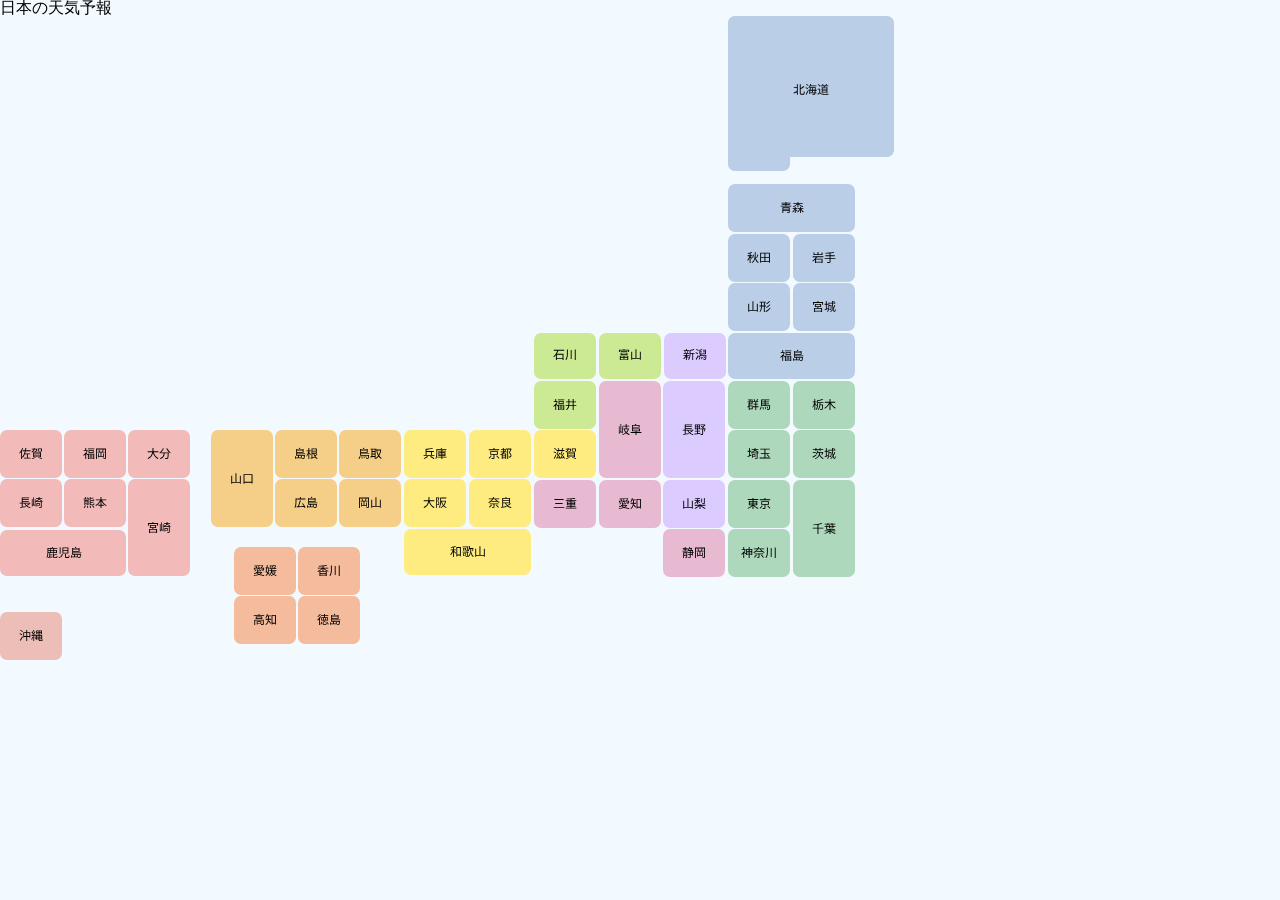
==== commit 54db52b3: "都道府県" ====
--- a/index.html
+++ b/index.html
@@ -1,228 +1,176 @@
 <!DOCTYPE html>
 <html lang="ja">
+
 <head>
-<<<<<<< HEAD
     <meta charset="UTF-8">
-    <meta name="viewport" content="width=device-width, initial-scale=1.0">
-    <title>Test</title>
+    <title>日本の天気予報</title>
+
+    <link rel="stylesheet" href="css/reset.css">
+    <link rel="stylesheet" href="css/style.css">
+
+    <script src="https://code.jquery.com/jquery-3.7.0.min.js"></script>
+    <script src="js/settings.js"></script>
+
 </head>
-<body>
-    
-</body>
-</html>
-=======
-  <meta charset="UTF-8">
-  <title>日本の天気予報</title>
-  <svg width="819" height="557" viewBox="0 0 819 557" fill="none" xmlns="http://www.w3.org/2000/svg">
-<path d="M662 11.202C662 5.01529 667.015 0 673.202 0H807.626C813.812 0 818.828 5.01529 818.828 11.202V113.887C818.828 120.073 813.812 125.089 807.626 125.089H673.202C667.015 125.089 662 120.073 662 113.887V11.202Z" fill="#49B8F1"/>
-<path d="M764.304 55.296C763.92 54.528 763.464 53.808 762.912 53.16L765 52.248C765.624 53.064 766.2 53.928 766.632 54.864L765.672 55.296H768.648C769.224 54.336 769.68 53.304 770.088 52.272L772.296 52.896C772.464 52.944 772.584 52.992 772.584 53.16C772.584 53.232 772.44 53.328 772.272 53.4C772.104 53.472 772.032 53.568 771.912 53.76C771.6 54.216 771.12 55.056 770.952 55.296H775.056V57.144H768.96C768.576 57.672 768.216 58.2 767.784 58.656H773.448V69.36H771.072V68.544H764.808V69.36H762.504V58.656H765.288C765.648 58.176 765.984 57.672 766.224 57.144H760.728V55.296H764.304ZM754.968 54.768L756.576 53.016C757.896 53.856 759.072 54.912 760.08 56.112L758.328 57.936C757.344 56.76 756.216 55.656 754.968 54.768ZM771.072 61.488V60.24H764.808V61.488H771.072ZM775.152 72.864H765.024C762.912 72.864 761.16 72.744 759.912 71.928C759.408 71.592 759.072 71.184 758.736 70.728C757.944 71.544 757.104 72.288 756.288 73.032C756.168 73.152 756.072 73.272 756.024 73.464C756 73.56 755.976 73.728 755.832 73.728C755.664 73.728 755.592 73.488 755.544 73.368L754.488 70.968C755.496 70.56 756.456 70.104 757.368 69.48V63.552H754.656V61.416H759.816V68.472C759.816 69.048 759.888 69.648 760.416 69.96C761.568 70.608 763.584 70.728 765.6 70.728C769.032 70.728 772.488 70.512 775.92 70.248L775.152 72.864ZM771.072 64.176V62.904H764.808V64.176H771.072ZM771.072 66.888V65.568H764.808V66.888H771.072Z" fill="white"/>
-<path d="M751.344 56.2081H739.752C739.032 57.1201 738.264 58.0081 737.424 58.8241L735.48 57.3841C737.328 55.5361 738.336 54.2881 739.656 52.0081L741.432 52.6321C741.936 52.8001 742.176 52.8961 742.176 53.0641C742.176 53.2321 742.08 53.2801 741.768 53.3521C741.648 53.3761 741.552 53.4721 741.432 53.6641C741.312 53.8561 741.216 53.9761 741.096 54.1441H751.344V56.2081ZM731.088 54.4321L732.504 52.6801C733.656 53.4721 734.736 54.3361 735.744 55.2961L734.184 57.0481C733.224 56.0881 732.216 55.1761 731.088 54.4321ZM736.392 62.6401H738.288C738.36 61.7281 738.384 60.8161 738.384 59.9041C738.384 59.3041 738.384 58.7041 738.36 58.1281H749.64C749.64 59.6161 749.592 61.1281 749.592 62.6401H751.344V64.7521H749.592C749.592 65.6401 749.592 66.5281 749.544 67.4161H751.056V69.5521H749.448C748.968 73.0321 747.936 73.3441 744.648 73.5361L743.688 71.1121C744.048 71.1361 744.384 71.1601 744.744 71.1601C746.016 71.1601 746.736 70.8961 746.928 69.5521H739.704C739.608 70.0561 739.512 70.5361 739.368 71.0161L736.944 70.7761C737.496 68.7841 737.832 66.7921 738.096 64.7521H736.392V62.6401ZM729.888 61.0081L731.232 59.0881C732.504 59.7601 733.728 60.4801 734.856 61.3201L733.44 63.3841C732.312 62.5441 731.136 61.6801 729.888 61.0081ZM747.24 62.6401V60.2401H745.128C745.104 61.0321 745.08 61.8481 745.008 62.6401H747.24ZM740.568 62.6401H742.848C742.92 61.8481 742.944 61.0561 742.968 60.2401H740.64C740.64 61.0321 740.616 61.8481 740.568 62.6401ZM747.24 64.7521H744.816C744.744 65.6401 744.648 66.5281 744.528 67.4161H747.168C747.24 66.8161 747.24 66.2161 747.24 65.6161V64.7521ZM742.656 64.7521H740.376C740.304 65.6641 740.184 66.5281 740.04 67.4161H742.296C742.464 66.5521 742.56 65.6401 742.656 64.7521ZM733.608 65.9521L735.48 67.0561C734.736 68.9041 733.752 70.8961 732.84 72.4801C732.6 72.8881 732.576 72.9841 732.576 73.0321C732.576 73.0801 732.576 73.1281 732.6 73.2241C732.624 73.3201 732.624 73.3441 732.624 73.3921C732.624 73.4401 732.576 73.5361 732.504 73.5361C732.384 73.5361 732.36 73.5361 731.904 73.2001L729.96 71.8801C731.52 70.1761 732.648 68.0641 733.608 65.9521Z" fill="white"/>
-<path d="M713.136 73.2961V68.8801C712.344 69.1681 711.6 69.4081 710.784 69.6481C710.04 69.8641 709.296 70.1521 708.552 70.3921C708.264 70.4881 708.072 70.6081 707.88 70.8721C707.808 70.9681 707.712 71.0881 707.616 71.0881C707.4 71.0881 707.28 70.8001 707.136 70.2961L706.488 67.8481C708.72 67.5121 710.952 67.0081 713.136 66.3601V60.2881H706.944V57.6241H713.136V52.6321L715.44 52.7041C715.944 52.7041 716.256 52.7281 716.256 52.9201C716.256 53.0881 716.112 53.2081 715.968 53.3041C715.728 53.4721 715.584 53.6161 715.584 53.7841V73.2961H713.136ZM720.456 64.0801V69.2401C720.456 69.8881 720.792 70.3681 721.488 70.3681H723.336C724.56 70.3681 724.728 68.3761 724.872 67.4881L727.224 68.7841C727.104 69.8401 726.888 70.9201 726.312 71.8561C725.808 72.6961 724.8 72.8161 723.888 72.8161H721.008C719.016 72.8161 717.984 72.1441 717.984 70.0801V52.7041L720.432 52.7521C720.912 52.7761 721.2 52.8241 721.2 53.0401C721.2 53.1121 721.104 53.2321 720.792 53.4961C720.624 53.6401 720.456 53.7601 720.456 53.8561V60.6481C721.992 59.0641 723.408 57.3361 724.56 55.4881L727.104 57.0961C727.224 57.1681 727.368 57.3121 727.368 57.4801C727.368 57.6241 727.224 57.7681 727.08 57.7681C726.984 57.7681 726.888 57.7681 726.792 57.7681C726.624 57.7681 726.552 57.8161 726.384 57.9841C725.256 59.1121 724.224 60.2641 723.12 61.3921C722.232 62.2801 721.344 63.1921 720.456 64.0801Z" fill="white"/>
-<path d="M663 149.36C663 144.204 667.179 140.025 672.335 140.025H758.217C763.372 140.025 767.552 144.204 767.552 149.36V169.897C767.552 175.052 763.372 179.232 758.217 179.232H672.335C667.179 179.232 663 175.052 663 169.897V149.36Z" fill="#2BB4A4"/>
-<path d="M723.918 160.1V158.756L725.332 158.784C724.338 158.168 723.47 157.412 722.658 156.572V159.442H721.328V156.516C720.516 157.384 719.634 158.168 718.668 158.854L719.858 158.938C719.998 158.952 720.082 158.994 720.082 159.078C720.082 159.134 720.026 159.232 719.872 159.372C719.802 159.442 719.774 159.54 719.774 159.624V160.1H721.58V161.374H719.774C720.348 161.934 720.978 162.424 721.65 162.858L720.628 163.88C720.334 163.614 720.04 163.348 719.774 163.054V165.686H718.458V163.166C717.954 163.81 717.408 164.384 716.778 164.902L715.686 163.992C716.652 163.25 717.562 162.396 718.248 161.374H716.064V160.1H718.458V159.008C718.052 159.33 717.59 159.582 717.142 159.834L716.148 158.77C717.562 158.056 718.878 157.174 719.984 156.026H716.68V154.78H721.328V153.674L722.574 153.73C722.812 153.744 722.966 153.786 722.966 153.898C722.966 153.982 722.924 154.01 722.77 154.122C722.7 154.178 722.658 154.262 722.658 154.36V154.78H727.32V156.026H723.96C725.15 157.09 726.508 157.916 728.02 158.476L726.872 159.638C726.438 159.428 726.004 159.19 725.57 158.952C725.584 159.05 725.556 159.106 725.458 159.19C725.346 159.288 725.276 159.358 725.276 159.512V160.1H727.922V161.374H725.374C726.242 162.34 727.18 163.236 728.258 163.964L727.152 165.014C726.452 164.468 725.864 163.796 725.276 163.124V165.686H723.918V162.732C723.358 163.558 722.686 164.3 721.944 165L720.768 164.174C721.734 163.334 722.644 162.424 723.358 161.374H721.958V160.1H723.918Z" fill="white"/>
-<path d="M707.216 157.258H703.576V156.166H707.216V155.55H702.708V154.458H707.216V153.562L708.588 153.632C708.784 153.646 708.966 153.66 708.966 153.814C708.966 153.912 708.896 153.968 708.784 154.052C708.728 154.094 708.7 154.15 708.7 154.22V154.458H713.432V155.55H708.7V156.166H712.522V157.258H708.7V157.93H713.978V159.008H702.05V157.93H707.216V157.258ZM703.814 159.736H712.172V164.51C712.172 165.784 711.178 165.854 709.974 165.854L709.456 164.538H710.058C710.45 164.538 710.702 164.51 710.702 163.992V163.726H705.256V165.854H703.814V159.736ZM705.256 160.66V161.29H710.702V160.66H705.256ZM710.702 162.172H705.256V162.844H710.702V162.172Z" fill="white"/>
-<path d="M663 272.581C663 267.426 667.179 263.246 672.335 263.246H758.217C763.372 263.246 767.552 267.426 767.552 272.581V293.118C767.552 298.274 763.372 302.453 758.217 302.453H672.335C667.179 302.453 663 298.274 663 293.118V272.581Z" fill="#2BB4A4"/>
-<path d="M717.94 277.626H720.096C720.138 277.248 720.18 276.87 720.18 276.478L721.636 276.534C721.706 276.534 722.014 276.534 722.014 276.646C722.014 276.73 721.93 276.786 721.776 276.898C721.636 277.01 721.608 277.136 721.58 277.318C721.566 277.43 721.552 277.528 721.524 277.626H726.102V281.644H719.34V282.288H727.908V283.184H719.34V283.828H727.754C727.684 285.004 727.572 286.18 727.208 287.286C726.914 288.182 726.452 288.77 725.402 288.77H724.772L724.198 287.174H725.038C725.612 287.174 725.878 287.062 726.032 286.488C726.158 286.012 726.228 285.438 726.27 284.878H720.95V286.348H722.742V285.214L723.96 285.284C724.24 285.298 724.422 285.312 724.422 285.438C724.422 285.48 724.366 285.55 724.296 285.606C724.17 285.704 724.142 285.774 724.142 285.942V287.468H717.73V288.336H716.288V285.088L717.59 285.172C717.898 285.186 718.01 285.186 718.01 285.34C718.01 285.424 717.982 285.438 717.814 285.55C717.744 285.592 717.73 285.648 717.73 285.746V286.348H719.592V284.878H717.94V277.626ZM724.716 279.208V278.55H719.34V279.208H724.716ZM724.716 280.748V280.062H719.34V280.748H724.716Z" fill="white"/>
-<path d="M706.894 283.814L705.998 284.668C705.69 284.402 705.41 284.094 705.13 283.8V288.728H703.702V284.234C703.31 284.626 702.89 284.99 702.456 285.34L701.364 284.472C702.862 283.324 704.22 281.994 705.172 280.356H702.05V279.11H703.702V276.8L705.2 276.884C705.382 276.898 705.494 276.94 705.494 277.052C705.494 277.08 705.466 277.108 705.396 277.164C705.34 277.206 705.284 277.248 705.242 277.29C705.144 277.388 705.13 277.458 705.13 277.738V279.11H706.614L707.062 279.6C706.6 280.538 706.04 281.42 705.424 282.26C705.858 282.75 706.362 283.184 706.894 283.59V283.282H713.782V288.728H712.508V288.308H708.168V288.728H706.894V283.814ZM714.118 278.424H706.768V277.234H714.118V278.424ZM713.208 282.484H707.496V279.152H713.208V282.484ZM711.878 281.434V280.202H708.826V281.434H711.878ZM709.722 285.256V284.29H708.168V285.256H709.722ZM712.508 285.256V284.29H710.884V285.256H712.508ZM709.722 287.3V286.264H708.168V287.3H709.722ZM712.508 287.3V286.264H710.884V287.3H712.508Z" fill="white"/>
-<path d="M663 190.434C663 185.278 667.179 181.099 672.335 181.099H704.074C709.229 181.099 713.409 185.278 713.409 190.434V210.971C713.409 216.126 709.229 220.306 704.074 220.306H672.335C667.179 220.306 663 216.126 663 210.971V190.434Z" fill="#2BB4A4"/>
-<path d="M689.54 206.462V195.346H700.46V206.462H698.962V205.594H691.038V206.462H689.54ZM691.038 199.77H694.244V196.69H691.038V199.77ZM695.714 199.77H698.962V196.69H695.714V199.77ZM691.038 204.25H694.244V201.1H691.038V204.25ZM695.714 204.25H698.962V201.1H695.714V204.25Z" fill="white"/>
-<path d="M677.08 197.978V196.76C676.576 196.858 676.086 196.942 675.596 197.012L674.952 195.85C676.492 195.682 678.046 195.374 679.46 194.716L680.356 195.696C680.51 195.864 680.538 195.92 680.538 196.004C680.538 196.116 680.426 196.13 680.342 196.13C680.216 196.13 680.104 196.102 679.978 196.102C679.894 196.102 679.586 196.172 679.292 196.242C679.054 196.298 678.732 196.382 678.438 196.452V197.978H680.23V199.336H678.438V199.546C678.984 200.358 679.642 201.114 680.412 201.73L679.586 202.864C679.18 202.472 678.774 202.066 678.438 201.618V206.854H677.08V202.444C676.772 203.186 676.38 203.872 675.932 204.53L674.588 203.886C675.708 202.542 676.506 201.016 676.996 199.336H675.05V197.978H677.08ZM680.384 206.756L679.194 205.818C680.216 205.048 681.112 204.11 681.714 202.976C682.512 201.492 682.638 199.966 682.638 198.314C682.638 197.124 682.596 195.948 682.526 194.758L684.122 194.786C684.332 194.786 684.43 194.842 684.43 194.926C684.43 195.024 684.318 195.108 684.15 195.234C684.038 195.318 684.038 195.43 684.038 195.556V198.384C684.038 199.812 684.262 201.226 684.934 202.5C685.522 203.606 686.292 204.6 687.146 205.51L686.11 206.546C684.99 205.356 684.08 203.998 683.478 202.472C682.82 204.152 681.77 205.608 680.384 206.756ZM685.354 200.554L684.192 199.756C684.864 198.846 685.382 197.838 685.732 196.774L687.034 197.348C687.132 197.39 687.3 197.474 687.3 197.572C687.3 197.628 687.188 197.684 687.132 197.712C686.978 197.796 686.88 197.852 686.824 197.978C686.502 198.692 686.012 199.672 685.354 200.554ZM680.678 197.236L682.106 197.586C682.218 197.614 682.358 197.642 682.358 197.768C682.358 197.81 682.288 197.894 682.218 197.95C682.05 198.09 682.036 198.146 682.008 198.328C681.854 199.336 681.574 200.288 681.224 201.254L679.852 200.694C680.44 199.658 680.622 198.412 680.678 197.236Z" fill="white"/>
-<path d="M556 270.714C556 265.559 560.179 261.379 565.335 261.379H597.074C602.229 261.379 606.409 265.559 606.409 270.714V291.251C606.409 296.407 602.229 300.586 597.074 300.586H565.335C560.179 300.586 556 296.407 556 291.251V270.714Z" fill="#74B62B"/>
-<path d="M587.188 286.166V276.716L588.812 276.828C589.022 276.842 589.204 276.856 589.204 276.982C589.204 277.08 589.064 277.178 588.896 277.248C588.826 277.276 588.77 277.29 588.77 277.36V286.166H591.906V279.124L593.39 279.194C593.502 279.194 593.838 279.194 593.838 279.334C593.838 279.39 593.754 279.46 593.698 279.488C593.586 279.544 593.446 279.628 593.446 279.768V288.574H591.948V287.524H584.108V288.588H582.568V279.04L584.01 279.138C584.332 279.152 584.43 279.208 584.43 279.306C584.43 279.362 584.374 279.39 584.262 279.474C584.192 279.53 584.108 279.6 584.108 279.642V286.166H587.188Z" fill="white"/>
-<path d="M573.16 276.562L574.784 276.604C574.966 276.604 574.994 276.632 574.994 276.702C574.994 276.772 574.924 276.828 574.868 276.87C574.812 276.912 574.756 276.968 574.756 277.038V277.542H579.67V280.16H578.27V278.592H569.758V280.16H568.372V277.542H573.16V276.562ZM577.668 279.194V280.202H570.416V279.194H577.668ZM570.248 280.706H577.78V283.478H570.248V280.706ZM571.62 282.596H576.422V281.56H571.62V282.596ZM579.166 288.616H577.752V288.336H570.402V288.616H568.988V283.996H579.166V288.616ZM573.286 285.718V284.92H570.402V285.718H573.286ZM577.752 285.718V284.92H574.672V285.718H577.752ZM573.286 287.412V286.572H570.402V287.412H573.286ZM577.752 287.412V286.572H574.672V287.412H577.752Z" fill="white"/>
-<path d="M596.665 302.453C601.821 302.453 606 306.633 606 311.788L606 373.399C606 378.554 601.821 382.734 596.665 382.734L564.926 382.734C559.771 382.734 555.591 378.554 555.591 373.399L555.591 311.788C555.591 306.633 559.771 302.453 564.926 302.453L596.665 302.453Z" fill="#74B62B"/>
-<path d="M587.748 338.626H592.452V341.706H584.78V342.35H593.012V345.332H588.756V346.172H593.992V347.418H588.756V349.77H587.202V347.418H581.896V346.172H587.202V345.332H583.338V338.626H586.208C586.348 338.262 586.46 337.898 586.53 337.52L588.112 337.646C588.238 337.66 588.364 337.674 588.364 337.786C588.364 337.828 588.266 337.912 588.196 337.954C588.098 338.01 587.916 338.304 587.748 338.626ZM584.78 340.586H590.982V339.704H584.78V340.586ZM584.78 343.358V344.24H591.528V343.358H584.78Z" fill="white"/>
-<path d="M569.856 337.674L570.948 337.744C571.144 337.758 571.284 337.786 571.284 337.912C571.284 337.996 571.242 338.038 571.144 338.122C571.018 338.22 570.976 338.304 570.976 338.444V346.018H571.55V339.55L572.558 339.62C572.726 339.634 572.838 339.634 572.922 339.676V339.088H575.568V337.562L576.884 337.59C577.164 337.604 577.318 337.632 577.318 337.814C577.318 337.926 577.22 337.996 577.136 338.066C577.052 338.136 577.01 338.206 577.01 338.318V339.088H580.23V340.516H577.01V342.07H579.222L579.67 342.644C579.068 344.226 578.2 345.682 577.038 346.914C578.004 347.796 579.348 348.328 580.594 348.706L579.264 349.812C578.074 349.378 576.87 348.776 575.96 347.88C574.812 348.748 573.538 349.336 572.18 349.742L570.976 348.58C572.432 348.286 573.86 347.754 575.064 346.872C574.434 346.018 573.986 345.066 573.636 344.072L574.854 343.666C575.162 344.478 575.582 345.248 576.114 345.948C576.814 345.206 577.36 344.366 577.78 343.442H573.202V342.07H575.568V340.516H572.922V339.928C572.908 339.942 572.88 339.984 572.838 340.026C572.74 340.124 572.67 340.18 572.67 340.32V347.334H569.254V348.748H568.134V339.564L569.226 339.634C569.394 339.648 569.562 339.662 569.562 339.802C569.562 339.886 569.492 339.956 569.422 340.012C569.31 340.096 569.254 340.18 569.254 340.334V346.018H569.856V337.674Z" fill="white"/>
-<path d="M556 393.936C556 388.78 560.179 384.601 565.335 384.601H597.074C602.229 384.601 606.409 388.78 606.409 393.936V414.473C606.409 419.629 602.229 423.808 597.074 423.808H565.335C560.179 423.808 556 419.629 556 414.473V393.936Z" fill="#74B62B"/>
-<path d="M588.21 406.142H586.124V406.254C586.67 407.402 587.398 408.55 588.42 409.32L587.328 410.468C586.614 409.824 586.026 409.068 585.592 408.186C585.032 409.544 584.15 410.706 583.044 411.644L581.756 410.734C583.296 409.628 584.374 408.13 584.724 406.142H582.12V404.868H584.878C584.948 404.084 584.948 403.314 584.948 402.53H584.276C584.024 403.202 583.73 403.846 583.338 404.448L582.022 403.888C582.848 402.558 583.296 401.004 583.534 399.478L584.808 399.786C585.032 399.842 585.298 399.912 585.298 400.066C585.298 400.136 585.284 400.164 585.13 400.248C584.85 400.416 584.78 400.64 584.682 401.242H588V402.53H586.348C586.348 403.3 586.348 404.084 586.278 404.868H588.21V406.142ZM593.74 400.85V411.028H592.312V409.838H590.044V411.532H588.616V400.85H593.74ZM592.312 408.522V402.18H590.044V408.522H592.312Z" fill="white"/>
-<path d="M578.312 403.79H574.42C574.658 404.098 574.882 404.434 575.064 404.784L574.154 405.302C573.944 404.896 573.72 404.518 573.412 404.168L574.126 403.79H569.534V405.05H568.092V402.628H570.892C570.668 402.348 570.444 402.096 570.192 401.858L570.976 401.27C570.64 401.284 569.674 401.312 569.296 401.312L568.736 400.038C569.408 400.108 570.08 400.122 570.766 400.122C572.474 400.122 574.196 400.066 575.89 399.856C576.562 399.772 577.234 399.66 577.878 399.478L578.578 400.332C578.83 400.64 578.9 400.724 578.9 400.808C578.9 400.878 578.844 400.892 578.774 400.892C578.746 400.892 578.62 400.864 578.522 400.836C578.424 400.808 578.354 400.794 578.298 400.794C578.2 400.794 577.864 400.836 577.584 400.878C577.332 400.92 577.066 400.962 576.954 400.976L577.682 401.284C578.018 401.424 578.046 401.452 578.046 401.494C578.046 401.606 577.99 401.648 577.794 401.676C577.696 401.69 577.626 401.774 577.486 402.04C577.388 402.236 577.262 402.446 577.136 402.628H579.796V405.12H578.312V403.79ZM574.504 402.628H575.792C576.1 402.124 576.324 401.592 576.492 401.018C575.54 401.116 575.008 401.144 573.846 401.2C574.266 401.522 574.602 401.9 574.91 402.32L574.504 402.628ZM572.054 402.628H573.622C573.384 402.278 573.118 401.956 572.824 401.662L573.51 401.228C573.048 401.242 571.676 401.27 571.34 401.27C571.704 401.62 572.068 401.998 572.376 402.418L572.054 402.628ZM576.464 404.728L577.416 404.056C577.99 404.728 578.508 405.442 578.956 406.212L577.864 406.954C577.514 406.142 577.052 405.386 576.464 404.728ZM569.016 411.77L568.344 410.566C569.842 410.552 571.228 410.398 572.642 409.88C572.124 409.516 571.662 409.096 571.256 408.62C570.612 409.138 569.94 409.586 569.212 409.964L568.302 408.984C569.604 408.438 570.906 407.696 571.76 406.548C571.606 406.422 571.508 406.226 571.508 406.016V404.084L572.698 404.168C572.964 404.182 573.062 404.21 573.062 404.322C573.062 404.392 573.048 404.42 572.922 404.518C572.852 404.574 572.838 404.616 572.838 404.7V405.232C572.838 405.512 572.922 405.54 573.3 405.54H574.784C575.204 405.54 575.344 405.302 575.442 404.532L576.52 405.008C576.45 405.708 576.296 406.17 576.086 406.366C575.876 406.562 575.568 406.618 575.064 406.618H573.3C573.146 406.8 572.992 406.982 572.824 407.15H577.206L577.822 407.724C576.968 408.494 576.1 409.236 575.148 409.88C576.674 410.314 578.018 410.398 579.586 410.412L579.096 411.728C577.192 411.7 575.582 411.378 573.846 410.594C572.25 411.35 570.78 411.658 569.016 411.77ZM570.22 404.196L571.172 404.658C571.312 404.728 571.354 404.77 571.354 404.854C571.354 404.924 571.312 404.966 571.2 405.008C571.13 405.036 571.116 405.05 571.018 405.232C570.654 405.904 570.29 406.506 569.758 407.024L568.75 406.282C569.394 405.736 569.884 404.98 570.22 404.196ZM575.456 408.116H572.306C572.866 408.578 573.314 408.914 573.846 409.278C574.602 408.83 574.952 408.564 575.456 408.116Z" fill="white"/>
-<path d="M502 270.714C502 265.559 506.179 261.379 511.335 261.379H543.074C548.229 261.379 552.409 265.559 552.409 270.714V291.251C552.409 296.407 548.229 300.586 543.074 300.586H511.335C506.179 300.586 502 296.407 502 291.251V270.714Z" fill="#74B62B"/>
-<path d="M537.234 288.546V276.66L538.704 276.744C538.872 276.758 539.026 276.786 539.026 276.884C539.026 276.926 538.984 276.968 538.942 277.01C538.802 277.15 538.788 277.22 538.788 277.388V288.546H537.234ZM529.436 276.702L530.92 276.772C531.116 276.786 531.228 276.828 531.228 276.94C531.228 277.038 531.172 277.122 531.102 277.178C530.99 277.276 530.962 277.374 530.962 277.528V282.498C530.962 284.78 530.864 286.81 529.492 288.742L528.036 288.014C529.324 286.166 529.436 284.78 529.436 282.596V276.702ZM533.258 287.37V277.444L534.686 277.514C534.784 277.514 535.022 277.528 535.022 277.668C535.022 277.71 534.994 277.752 534.91 277.822C534.798 277.92 534.784 278.018 534.784 278.158V287.37H533.258Z" fill="white"/>
-<path d="M518.376 281.784H524.844V288.728H523.318V287.902H518.04V288.728H516.528V284.206C516.01 284.752 515.436 285.228 514.806 285.662L513.518 284.556C515.8 283.142 517.424 281.154 518.152 278.55H514.05V277.066H525.992V278.55H519.818C519.524 279.698 518.992 280.776 518.376 281.784ZM523.318 286.474V283.226H518.04V286.474H523.318Z" fill="white"/>
-<path d="M502 311.788C502 306.633 506.179 302.453 511.335 302.453H543.074C548.229 302.453 552.409 306.633 552.409 311.788V332.325C552.409 337.481 548.229 341.66 543.074 341.66H511.335C506.179 341.66 502 337.481 502 332.325V311.788Z" fill="#74B62B"/>
-<path d="M527.938 324.24H530.99V321.636H528.134V320.222H530.99V317.758L532.376 317.786C532.754 317.8 532.838 317.856 532.838 317.982C532.838 318.038 532.81 318.08 532.684 318.206C532.558 318.332 532.516 318.402 532.516 318.472V320.222H535.512V317.646L536.996 317.758C537.178 317.772 537.276 317.828 537.276 317.94C537.276 317.996 537.234 318.08 537.108 318.248C537.066 318.304 537.052 318.36 537.052 318.43V320.222H539.838V321.636H537.052V324.24H540.062V325.654H537.052V329.672H535.512V325.654H532.432C532.082 327.502 531.242 328.804 529.576 329.742L528.288 328.692C529.66 327.992 530.514 327.166 530.906 325.654H527.938V324.24ZM532.516 324.24H535.512V321.636H532.516V324.24Z" fill="white"/>
-<path d="M518.894 324.814L517.998 325.668C517.69 325.402 517.41 325.094 517.13 324.8V329.728H515.702V325.234C515.31 325.626 514.89 325.99 514.456 326.34L513.364 325.472C514.862 324.324 516.22 322.994 517.172 321.356H514.05V320.11H515.702V317.8L517.2 317.884C517.382 317.898 517.494 317.94 517.494 318.052C517.494 318.08 517.466 318.108 517.396 318.164C517.34 318.206 517.284 318.248 517.242 318.29C517.144 318.388 517.13 318.458 517.13 318.738V320.11H518.614L519.062 320.6C518.6 321.538 518.04 322.42 517.424 323.26C517.858 323.75 518.362 324.184 518.894 324.59V324.282H525.782V329.728H524.508V329.308H520.168V329.728H518.894V324.814ZM526.118 319.424H518.768V318.234H526.118V319.424ZM525.208 323.484H519.496V320.152H525.208V323.484ZM523.878 322.434V321.202H520.826V322.434H523.878ZM521.722 326.256V325.29H520.168V326.256H521.722ZM524.508 326.256V325.29H522.884V326.256H524.508ZM521.722 328.3V327.264H520.168V328.3H521.722ZM524.508 328.3V327.264H522.884V328.3H524.508Z" fill="white"/>
-<path d="M502 352.862C502 347.707 506.179 343.527 511.335 343.527H543.074C548.229 343.527 552.409 347.707 552.409 352.862V373.399C552.409 378.555 548.229 382.734 543.074 382.734H511.335C506.179 382.734 502 378.555 502 373.399V352.862Z" fill="#B43C9B"/>
-<path d="M532.306 360.704H531.074C530.822 361.95 530.01 362.986 529.044 363.77L527.882 362.86C528.708 362.342 529.268 361.586 529.632 360.704H528.134V359.584H529.898C529.94 359.304 529.94 359.038 529.94 358.758L531.494 358.828C531.62 358.828 531.69 358.856 531.69 358.94C531.69 358.996 531.592 359.094 531.452 359.206C531.354 359.29 531.312 359.444 531.298 359.584H533.692C533.706 360.368 533.734 361.964 533.188 362.552C532.754 363.014 531.816 362.972 531.228 362.986L530.934 361.712C531.116 361.74 531.312 361.754 531.494 361.754C532.082 361.754 532.264 361.726 532.306 360.704ZM539.404 362.678H534.266V359.304H539.404V362.678ZM538.046 361.544V360.424H535.624V361.544H538.046ZM538.284 368.376H536.198C537.248 368.95 538.382 369.314 539.572 369.482L538.774 370.686C537.36 370.378 536.002 369.846 534.784 369.062L535.386 368.376H532.516L533.146 368.992C533.202 369.048 533.328 369.174 533.328 369.258C533.328 369.356 533.23 369.398 533.132 369.398C533.076 369.398 532.992 369.398 532.936 369.398C532.852 369.398 532.81 369.412 532.488 369.566C531.578 369.986 530.5 370.476 529.408 370.77L528.358 369.636C529.534 369.384 530.654 368.964 531.718 368.376H529.786V363.196H538.284V368.376ZM536.87 364.764V364.19H531.2V364.764H536.87ZM536.87 366.052V365.478H531.2V366.052H536.87ZM536.87 367.382V366.78H531.2V367.382H536.87Z" fill="white"/>
-<path d="M521.106 370.504L519.79 370.84V369.748C518.936 369.944 518.306 370.084 517.41 370.28C517.354 370.294 517.256 370.322 517.214 370.336C517.172 370.364 517.116 370.42 517.088 370.448C517.032 370.504 516.99 370.546 516.962 370.546C516.836 370.546 516.794 370.392 516.766 370.28L516.458 368.978C516.752 368.978 517.046 368.964 517.34 368.936C517.718 368.39 518.012 367.788 518.306 367.172C517.732 366.5 517.13 365.8 516.458 365.212L517.396 364.078C517.55 364.246 517.676 364.4 517.802 364.554C518.236 363.826 518.53 363.028 518.74 362.202H516.92V360.816L516.808 360.928C516.234 360.452 515.436 360.004 514.736 359.738L515.646 358.604C516.346 358.814 517.144 359.374 517.648 359.906L516.92 360.802H519.342C519.034 360.256 518.67 359.738 518.236 359.29L519.412 358.688C520 359.164 520.476 359.794 520.784 360.48L520.154 360.802H521.624C522.156 360.284 522.632 359.374 522.968 358.73L524.228 359.276C524.326 359.318 524.396 359.346 524.396 359.416C524.396 359.458 524.354 359.486 524.256 359.528C524.186 359.556 524.116 359.584 524.088 359.612C524.032 359.682 524.004 359.724 523.962 359.794C523.752 360.158 523.542 360.466 523.29 360.802H525.95V362.202H518.88L519.804 362.594C520.014 362.678 520.056 362.72 520.056 362.79C520.056 362.888 519.972 362.958 519.776 363.056C519.692 363.098 519.608 363.294 519.51 363.532C519.412 363.77 519.328 363.966 519.286 364.064C519.104 364.498 518.838 365.002 518.586 365.464C518.726 365.59 518.838 365.744 518.936 365.898C519.3 365.24 519.608 364.54 519.86 363.84L521.064 364.302C521.176 364.344 521.288 364.4 521.288 364.484C521.288 364.554 521.246 364.596 521.148 364.624C520.924 364.694 520.84 364.75 520.756 364.918C520.434 365.534 520.14 366.122 519.86 366.682C519.748 366.892 519.636 367.102 519.51 367.34L520.644 367.06C520.952 368.11 521.064 369.412 521.106 370.504ZM516.472 362.944L515.786 364.148C515.17 363.644 514.372 363.336 513.63 363.084L514.246 361.88C515.016 362.132 515.828 362.426 516.472 362.944ZM523.094 362.23L524.312 362.818C524.396 362.86 524.466 362.93 524.466 363.014C524.466 363.07 524.424 363.126 524.13 363.308C523.948 363.42 523.794 363.812 523.696 364.05C523.472 364.596 523.178 365.1 522.884 365.604C522.996 365.758 523.108 365.898 523.234 366.052C523.57 365.352 523.878 364.666 524.186 363.966L525.292 364.498C525.53 364.61 525.614 364.666 525.614 364.736C525.614 364.792 525.544 364.82 525.432 364.862C525.18 364.96 525.124 365.058 524.928 365.422C524.382 366.458 523.682 367.606 523.01 368.712C523.458 368.656 523.906 368.6 524.354 368.544C524.27 368.152 524.186 367.746 524.046 367.354L525.292 366.976C525.642 368.068 525.88 369.314 525.95 370.462L524.704 370.798C524.69 370.378 524.648 369.972 524.592 369.552C523.78 369.748 522.954 369.93 522.24 370.084C522.128 370.112 522.016 370.14 521.932 370.168C521.89 370.182 521.82 370.238 521.722 370.322C521.652 370.378 521.596 370.392 521.568 370.392C521.47 370.392 521.428 370.28 521.4 370.168L521.092 368.866C521.316 368.866 521.526 368.852 521.75 368.824C522.03 368.348 522.282 367.886 522.548 367.382C522.044 366.668 521.47 365.884 520.868 365.338L521.764 364.232C521.904 364.386 522.03 364.526 522.17 364.694C522.534 363.896 522.87 363.084 523.094 362.23ZM513.476 369.664C514.078 368.866 515.52 366.486 515.912 365.59L517.018 366.556C516.43 367.732 515.8 368.894 515.156 370.042C515.1 370.14 515.044 370.238 515.044 370.364C515.044 370.448 515.044 370.546 515.044 370.63C515.044 370.7 515.044 370.812 514.946 370.812C514.848 370.812 514.694 370.7 514.596 370.616L513.476 369.664ZM519.72 368.698C519.664 368.25 519.608 367.802 519.496 367.354C519.23 367.844 518.964 368.334 518.684 368.824C519.034 368.796 519.37 368.754 519.72 368.698Z" fill="white"/>
-<path d="M168 350.995C168 345.84 172.179 341.66 177.335 341.66H209.074C214.229 341.66 218.409 345.84 218.409 350.995V371.532C218.409 376.688 214.229 380.867 209.074 380.867H177.335C172.179 380.867 168 376.688 168 371.532V350.995Z" fill="#FF492C"/>
-<path d="M203.108 360.084C202.268 359.244 201.61 358.264 201.204 357.158H199.258V355.716H202.296C202.646 356.724 203.024 357.704 203.724 358.53C204.508 359.454 205.432 359.93 206.538 360.364L205.502 361.834C204.942 361.512 203.752 360.784 203.36 360.322V361.778C203.36 363.206 203.332 365.74 202.884 366.524C202.38 367.42 201.176 367.476 200.252 367.504L199.608 365.782C200 365.824 200.392 365.838 200.784 365.838C201.554 365.838 201.722 365.614 201.778 364.872C201.876 363.724 201.876 362.562 201.876 361.4H199.888C199.58 364.326 198.362 366.356 195.646 367.616L194.498 366.356C196.892 365.516 198.124 363.934 198.292 361.4H196.444V360.336C195.898 360.91 195.352 361.47 194.694 361.904L193.56 360.84C195.198 359.622 196.472 358.25 197.228 356.318L198.614 357.046C198.712 357.102 198.852 357.186 198.852 357.312C198.852 357.494 198.67 357.508 198.53 357.522C198.432 357.536 198.39 357.606 198.348 357.69C197.942 358.544 197.298 359.356 196.668 360.084H203.108Z" fill="white"/>
-<path d="M186.742 358.95H191.978V360.434H186.91C187.624 363.36 189.444 365.208 192.048 366.594L190.788 367.784C189.528 367.112 188.744 366.426 187.848 365.39C187.022 364.41 186.546 363.668 186.028 362.478C185.552 363.598 184.978 364.634 184.166 365.544C183.27 366.552 182.416 367.14 181.198 367.784L179.994 366.566C181.226 366.034 182.206 365.404 183.074 364.396C184.04 363.276 184.768 361.89 185.006 360.434H180.05V358.95H185.202C185.202 357.844 185.216 356.724 185.174 355.618L186.784 355.688C187.064 355.702 187.176 355.744 187.176 355.842C187.176 355.884 187.134 355.94 187.05 356.038C186.91 356.206 186.84 356.29 186.826 356.556C186.784 357.354 186.77 358.152 186.742 358.95Z" fill="white"/>
-<path d="M208.665 382.734C213.821 382.734 218 386.913 218 392.069L218 453.68C218 458.835 213.821 463.015 208.665 463.015L176.926 463.015C171.771 463.015 167.591 458.835 167.591 453.68L167.591 392.069C167.591 386.913 171.771 382.734 176.926 382.734L208.665 382.734Z" fill="#FF492C"/>
-<path d="M198.642 427.656H197.592V426.662H195.338V428.356H194.288V419.522L195.352 419.564C195.576 419.578 195.688 419.592 195.688 419.704C195.688 419.774 195.646 419.83 195.492 419.928C195.38 419.998 195.338 420.082 195.338 420.222V425.388H195.94V417.562L197.004 417.604C197.088 417.604 197.326 417.604 197.326 417.73C197.326 417.828 197.214 417.912 197.144 417.968C197.032 418.052 196.976 418.122 196.976 418.262V425.388H197.592V419.494L198.656 419.522C198.88 419.536 198.992 419.55 198.992 419.662C198.992 419.746 198.908 419.816 198.796 419.9C198.684 419.984 198.642 420.04 198.642 420.194V427.656ZM198.908 421.594C199.748 421.3 200.28 420.936 200.826 420.222H199.09V419.018H201.344C201.456 418.584 201.512 418.15 201.54 417.716L202.954 417.786C203.038 417.786 203.262 417.786 203.262 417.912C203.262 417.996 203.206 418.038 203.038 418.136C202.856 418.234 202.814 418.794 202.786 419.018H205.866V420.222H203.64C204.186 420.922 204.956 421.37 205.81 421.594L204.844 422.644C203.822 422.098 202.898 421.37 202.24 420.39C201.638 421.328 200.826 422.056 199.888 422.644L198.908 421.594ZM199.006 422.742H206.146V423.946H205.124V428.468C205.124 429.63 203.99 429.728 203.08 429.77L202.45 428.454C203.486 428.454 203.682 428.454 203.682 427.95V423.946H199.006V422.742ZM200.28 428.594H199.118V424.548H202.968V427.88H200.28V428.594ZM200.28 426.788H201.722V425.444H200.28V426.788Z" fill="white"/>
-<path d="M186.756 418.668H191.824V421.762H190.326V419.956H181.66V421.692H180.148V418.668H185.16V417.576L186.672 417.618C186.784 417.618 187.036 417.618 187.036 417.772C187.036 417.842 186.966 417.884 186.924 417.912C186.812 417.982 186.756 418.052 186.756 418.192V418.668ZM185.958 425.052H190.522V429.812H189.066V429.154H182.85V429.812H181.366V425.052H184.446C184.544 424.786 184.656 424.506 184.74 424.24H182.584V420.684H189.43V424.24H186.294C186.196 424.52 186.07 424.786 185.958 425.052ZM188.03 423.12V421.762H183.984V423.12H188.03ZM189.024 427.88V426.326H182.808V427.88H189.024Z" fill="white"/>
-<path d="M0 526.335C0 521.179 4.17941 517 9.33497 517H41.0739C46.2294 517 50.4089 521.179 50.4089 526.335V546.872C50.4089 552.027 46.2294 556.207 41.0739 556.207H9.33497C4.17941 556.207 0 552.027 0 546.872V526.335Z" fill="#FF492C"/>
-<path d="M29.144 542.728H27.884V537.142C27.534 537.198 27.198 537.254 26.848 537.31C26.764 537.324 26.722 537.366 26.708 537.464C26.694 537.534 26.666 537.66 26.582 537.66C26.512 537.66 26.484 537.618 26.428 537.464L25.938 536.106C26.204 536.106 26.484 536.092 26.75 536.078C27.016 535.728 27.282 535.378 27.534 535.014C27.03 534.328 26.484 533.656 25.854 533.082L26.722 532.102C26.89 532.27 27.058 532.438 27.226 532.606C27.674 531.976 28.094 531.304 28.346 530.576L29.27 531.024C29.424 531.094 29.62 531.206 29.62 531.332C29.62 531.444 29.508 531.472 29.256 531.528C29.144 531.556 29.088 531.64 28.976 531.836C28.808 532.13 28.332 532.914 27.982 533.446C28.094 533.586 28.22 533.726 28.332 533.88C28.738 533.292 29.158 532.69 29.494 532.046L30.404 532.55C30.488 532.592 30.67 532.676 30.67 532.788C30.67 532.844 30.614 532.886 30.404 532.956C30.25 533.012 30.152 533.194 30.068 533.334C29.494 534.202 28.892 535.07 28.29 535.924C28.64 535.882 29.004 535.84 29.354 535.784C29.284 535.56 29.2 535.364 29.116 535.154L30.124 534.776C30.474 535.476 30.698 536.204 30.852 536.96L29.69 537.38C29.676 537.184 29.634 537.002 29.606 536.82C29.452 536.848 29.298 536.876 29.144 536.904V542.728ZM30.95 535.434H33.638V534.832H31.188V530.828H37.348V534.832H34.898V535.434H37.698V540.292H34.898V540.992C34.898 541.216 34.996 541.328 35.206 541.328H36.242C36.62 541.328 36.774 541.174 36.844 540.6L38.174 541.006C38.104 541.818 37.586 542.574 36.704 542.574H34.464C33.932 542.574 33.638 542.252 33.638 541.734V540.292H32.238V541.076H30.95V535.434ZM33.638 532.424V531.808H32.434V532.424H33.638ZM36.144 532.424V531.808H34.898V532.424H36.144ZM32.434 533.88H33.638V533.194H32.434V533.88ZM36.144 533.88V533.194H34.898V533.88H36.144ZM33.638 537.324V536.526H32.238V537.324H33.638ZM34.898 537.324H36.41V536.526H34.898V537.324ZM27.086 541.58L25.812 541.356C26.106 540.32 26.246 539.242 26.246 538.15C26.246 538.024 26.246 537.884 26.232 537.758L27.534 537.94C27.73 537.968 27.8 537.996 27.8 538.052C27.8 538.108 27.702 538.206 27.604 538.276C27.45 538.388 27.436 538.402 27.436 538.584C27.436 539.536 27.296 540.586 27.086 541.58ZM30.852 540.684L29.746 540.908C29.592 539.928 29.494 538.948 29.368 537.982L30.362 537.786C30.488 538.752 30.656 539.732 30.852 540.684ZM33.638 539.13V538.262H32.238V539.13H33.638ZM34.898 539.13H36.41V538.262H34.898V539.13Z" fill="white"/>
-<path d="M12.89 531.892L13.73 530.688C14.514 531.038 15.27 531.486 15.872 532.102L15.004 533.166C14.388 532.634 13.66 532.2 12.89 531.892ZM22.438 538.528H20.478V542.77H19.05V538.528H17.258V539.228H15.83V532.914H19.05V530.716L20.352 530.758C20.506 530.758 20.842 530.772 20.842 530.982C20.842 531.094 20.772 531.15 20.59 531.276C20.534 531.318 20.478 531.374 20.478 531.43V532.914H23.866V538.962H22.438V538.528ZM11.63 535.154L12.274 533.866C13.114 534.16 13.94 534.538 14.654 535.056L13.898 536.316C13.212 535.826 12.442 535.392 11.63 535.154ZM20.478 534.244V537.24H22.438V534.244H20.478ZM19.05 537.24V534.244H17.258V537.24H19.05ZM14.556 537.576L15.69 538.36C15.144 539.48 13.884 541.916 13.548 542.406C13.464 542.532 13.422 542.602 13.422 542.616C13.422 542.644 13.422 542.658 13.436 542.714C13.45 542.77 13.464 542.84 13.464 542.896C13.464 542.966 13.422 543.05 13.338 543.05C13.254 543.05 13.198 542.994 13.128 542.938L11.826 541.86C12.904 540.544 13.828 539.116 14.556 537.576Z" fill="white"/>
-<path d="M502 393.936C502 388.78 506.179 384.601 511.335 384.601H543.074C548.229 384.601 552.409 388.78 552.409 393.936V414.473C552.409 419.629 548.229 423.808 543.074 423.808H511.335C506.179 423.808 502 419.629 502 414.473V393.936Z" fill="#B43C9B"/>
-<path d="M534.644 401.312V401.998H540.09V403.048H534.644V403.65H538.55V407.962H534.644V408.648H538.788V409.656H534.644V410.412H540.09V411.504H527.91V410.412H533.328V409.656H529.17V408.648H533.328V407.962H529.534V403.65H533.328V403.048H527.952V401.998H533.328V401.382C532.04 401.466 530.766 401.494 529.478 401.508L528.918 400.234C529.674 400.276 530.444 400.318 531.214 400.318C533.3 400.318 535.582 400.178 537.556 399.45L538.368 400.486C538.508 400.668 538.536 400.724 538.536 400.78C538.536 400.906 538.396 400.92 538.298 400.92C538.186 400.92 537.962 400.892 537.85 400.892C537.78 400.892 537.29 400.962 537.024 401.018C536.394 401.158 535.568 401.242 534.644 401.312ZM530.92 405.358H533.328V404.7H530.92V405.358ZM537.164 405.358V404.7H534.644V405.358H537.164ZM530.92 406.282V406.996H533.328V406.282H530.92ZM537.164 406.282H534.644V406.996H537.164V406.282Z" fill="white"/>
-<path d="M525.25 401.872H514.652V400.346H525.25V401.872ZM524.424 406.296H515.492V404.77H524.424V406.296ZM525.978 411.056H514.022V409.53H525.978V411.056Z" fill="white"/>
-<path d="M663 313.655C663 308.499 667.179 304.32 672.335 304.32H704.074C709.229 304.32 713.409 308.499 713.409 313.655V334.192C713.409 339.348 709.229 343.527 704.074 343.527H672.335C667.179 343.527 663 339.348 663 334.192V313.655Z" fill="#8199E5"/>
-<path d="M696.036 319.34V320.194H699.41V321.398H696.036V322.266H699.41V323.47H696.036V324.352H700.852C700.824 324.842 700.754 325.332 700.684 325.808C700.558 326.62 700.418 327.418 700.208 328.216C700.11 328.566 699.942 328.916 699.704 329.21C699.2 329.812 698.304 329.826 697.576 329.84L697.002 328.244C697.226 328.272 697.45 328.286 697.674 328.286C698.178 328.286 698.5 328.23 698.724 327.74C698.976 327.18 699.088 326.172 699.116 325.556H692.018V326.06H690.548V318.094H700.362V319.34H696.036ZM694.552 320.194V319.34H692.018V320.194H694.552ZM694.552 322.266V321.398H692.018V322.266H694.552ZM694.552 324.352V323.47H692.018V324.352H694.552ZM696.428 326.13L697.59 325.724C697.828 326.214 698.206 327.138 698.29 327.67L697.114 328.076C697.03 327.642 696.624 326.55 696.428 326.13ZM694.342 326.326L695.56 326.018C695.924 326.732 696.148 327.516 696.302 328.3L694.944 328.678C694.818 327.88 694.664 327.082 694.342 326.326ZM690.296 326.06L691.514 326.522C691.808 326.634 691.976 326.718 691.976 326.9C691.976 326.984 691.934 327.026 691.752 327.096C691.528 327.18 691.472 327.404 691.416 327.614C691.178 328.398 690.856 329.21 690.352 329.868L688.952 329.112C689.596 328.216 690.072 327.138 690.296 326.06ZM692.242 326.466L693.558 326.256C693.894 327.096 694.062 328.02 694.062 328.916L692.578 329.14C692.592 329.042 692.592 328.958 692.592 328.86C692.592 328.048 692.466 327.25 692.242 326.466Z" fill="white"/>
-<path d="M684.262 319.802C684.668 319.13 685.144 318.332 685.34 317.562L686.586 317.982C686.782 318.052 686.908 318.094 686.908 318.22C686.908 318.276 686.838 318.332 686.768 318.36C686.642 318.416 686.572 318.444 686.502 318.556C686.236 318.962 685.998 319.354 685.704 319.802H687.104V321.076H684.766V322.63H686.754V323.904H684.766V325.458H687.188V326.816H684.766V329.812H683.296V326.816H680.986V325.458H683.296V323.904H681.336V322.63H683.296V321.076H681.336V319.802H682.554C682.162 319.242 681.742 318.71 681.238 318.248L682.456 317.646C682.974 318.15 683.436 318.71 683.828 319.326L682.932 319.802H684.262ZM675.61 327.642L674.462 326.648C675.526 325.92 676.38 324.884 676.772 323.638H675.526V322.434H677.01C677.038 322.14 677.052 321.846 677.052 321.538V321.356H675.092V320.278H677.052V319.354H675.526V318.15H680.58V320.278H680.972V321.356H680.58V323.638H678.088C678.018 323.946 677.92 324.226 677.794 324.52H680.538V329.546H679.334V329.308H677.71V329.77H676.464V326.69C676.212 327.026 675.918 327.334 675.61 327.642ZM679.292 320.278V319.354H678.298V320.278H679.292ZM679.292 322.434V321.356H678.298V321.538C678.298 321.846 678.298 322.14 678.284 322.434H679.292ZM677.71 328.132H679.334V325.724H677.71V328.132Z" fill="white"/>
-<path d="M395 353.335C395 348.179 399.179 344 404.335 344H436.074C441.229 344 445.409 348.179 445.409 353.335V373.872C445.409 379.027 441.229 383.207 436.074 383.207H404.335C399.179 383.207 395 379.027 395 373.872V353.335Z" fill="#B43C9B"/>
-<path d="M428.652 367.256V367.97H432.908V369.006H428.652V370.812H427.322V369.006H423.444V367.97H427.322V367.256H424.312V363.112H427.322V362.454H423.836V361.418H427.322V360.62H423.388V362.944C423.388 364.624 423.318 366.36 422.982 368.026C422.814 368.852 422.562 369.664 422.268 370.448L420.784 370C421.708 367.704 421.946 365.758 421.946 363.308C421.946 361.992 421.918 360.69 421.792 359.388H426.048V358.408L427.644 358.45C427.784 358.45 427.98 358.464 427.98 358.604C427.98 358.688 427.91 358.73 427.798 358.8C427.714 358.856 427.658 358.898 427.658 358.996V359.388H432.95V360.62H428.652V361.418H432.628V362.454H428.652V363.112H431.774V367.256H428.652ZM427.322 364.764V363.994H425.642V364.764H427.322ZM428.652 364.764H430.402V363.994H428.652V364.764ZM427.322 366.374V365.534H425.642V366.374H427.322ZM428.652 366.374H430.402V365.534H428.652V366.374Z" fill="white"/>
-<path d="M411.124 367.004L412.314 368.082C412.482 368.222 412.496 368.278 412.496 368.32C412.496 368.39 412.44 368.432 412.37 368.432C412.342 368.432 412.3 368.432 412.104 368.362C412.062 368.348 412.006 368.348 411.964 368.348C411.866 368.348 411.796 368.404 411.726 368.46C410.662 369.314 409.556 370.084 408.324 370.686L407.232 369.51C408.646 368.95 410.018 368.124 411.054 367.004H406.966V365.716H409.136V359.416L410.634 359.598C412.524 359.528 414.386 359.248 416.22 358.758L417.102 359.85C417.158 359.92 417.2 359.976 417.2 360.046C417.2 360.116 417.144 360.13 417.074 360.13C417.018 360.13 416.962 360.116 416.864 360.088C416.822 360.074 416.752 360.06 416.724 360.06C416.486 360.06 416.262 360.116 416.024 360.158C414.218 360.466 412.398 360.69 410.578 360.746V361.978H417.886V363.308H415.842V365.716H418.95V367.004H411.124ZM410.578 363.308V365.716H414.33V363.308H410.578ZM413.784 368.012L414.974 367.074C416.01 368.124 417.312 368.908 418.656 369.524L417.69 370.714C416.262 370.028 414.904 369.132 413.784 368.012Z" fill="white"/>
-<path d="M62 350.995C62 345.84 66.1794 341.66 71.335 341.66H103.074C108.229 341.66 112.409 345.84 112.409 350.995V371.532C112.409 376.688 108.229 380.867 103.074 380.867H71.335C66.1794 380.867 62 376.688 62 371.532V350.995Z" fill="#FF492C"/>
-<path d="M91.306 357.704H90.074C89.822 358.95 89.01 359.986 88.044 360.77L86.882 359.86C87.708 359.342 88.268 358.586 88.632 357.704H87.134V356.584H88.898C88.94 356.304 88.94 356.038 88.94 355.758L90.494 355.828C90.62 355.828 90.69 355.856 90.69 355.94C90.69 355.996 90.592 356.094 90.452 356.206C90.354 356.29 90.312 356.444 90.298 356.584H92.692C92.706 357.368 92.734 358.964 92.188 359.552C91.754 360.014 90.816 359.972 90.228 359.986L89.934 358.712C90.116 358.74 90.312 358.754 90.494 358.754C91.082 358.754 91.264 358.726 91.306 357.704ZM98.404 359.678H93.266V356.304H98.404V359.678ZM97.046 358.544V357.424H94.624V358.544H97.046ZM97.284 365.376H95.198C96.248 365.95 97.382 366.314 98.572 366.482L97.774 367.686C96.36 367.378 95.002 366.846 93.784 366.062L94.386 365.376H91.516L92.146 365.992C92.202 366.048 92.328 366.174 92.328 366.258C92.328 366.356 92.23 366.398 92.132 366.398C92.076 366.398 91.992 366.398 91.936 366.398C91.852 366.398 91.81 366.412 91.488 366.566C90.578 366.986 89.5 367.476 88.408 367.77L87.358 366.636C88.534 366.384 89.654 365.964 90.718 365.376H88.786V360.196H97.284V365.376ZM95.87 361.764V361.19H90.2V361.764H95.87ZM95.87 363.052V362.478H90.2V363.052H95.87ZM95.87 364.382V363.78H90.2V364.382H95.87Z" fill="white"/>
-<path d="M74.184 367.7V360.686C73.988 360.966 73.764 361.246 73.526 361.512L72.35 360.518C73.596 359.118 74.73 357.396 75.206 355.562L76.55 356.024C76.802 356.108 76.886 356.206 76.886 356.318C76.886 356.444 76.83 356.486 76.676 356.528C76.48 356.584 76.396 356.696 76.326 356.864C76.13 357.34 75.92 357.802 75.696 358.264C75.92 358.362 75.99 358.418 75.99 358.53C75.99 358.628 75.878 358.726 75.794 358.796C75.654 358.908 75.626 358.95 75.626 359.132V367.7H74.184ZM80.456 359.678C80.344 360.252 80.19 360.812 80.008 361.386H84.446V362.744H82.122V366.062H85.034V367.42H77.922V366.062H80.68V362.744H79.504C78.874 364.186 78.006 365.488 76.914 366.622L75.668 365.67C77.516 363.906 78.398 362.142 78.944 359.678H76.55V358.348H79.182C79.308 357.48 79.364 356.598 79.378 355.716L80.736 355.8C80.96 355.814 81.254 355.828 81.254 355.996C81.254 356.08 81.17 356.15 81.1 356.192C80.946 356.29 80.876 356.374 80.862 356.556C80.82 357.158 80.764 357.76 80.694 358.348H85.034V359.678H80.456Z" fill="white"/>
-<path d="M288 353.335C288 348.179 292.179 344 297.335 344H329.074C334.229 344 338.409 348.179 338.409 353.335V373.872C338.409 379.027 334.229 383.207 329.074 383.207H297.335C292.179 383.207 288 379.027 288 373.872V353.335Z" fill="#FF7E00"/>
-<path d="M317.564 364.002V369.7H316.178V364.548C315.716 365.598 315.31 366.242 314.652 367.166L313.434 366.256C314.806 364.758 315.576 363.26 316.024 361.272H314.092V359.914H316.178V357.716L317.522 357.8C317.788 357.814 317.928 357.828 317.928 357.954C317.928 358.01 317.858 358.066 317.76 358.122C317.578 358.22 317.564 358.262 317.564 358.458V359.914H319.23V361.272H317.564V361.468C317.886 362.462 318.614 363.442 319.37 364.142L318.432 365.234C318.096 364.856 317.816 364.436 317.564 364.002ZM321.316 363.68H320.924V367.474C321.428 367.278 321.932 367.04 322.408 366.774V368.244C321.288 368.734 320.14 369.224 318.992 369.546C318.81 369.602 318.796 369.63 318.712 369.854C318.684 369.924 318.656 369.952 318.6 369.952C318.516 369.952 318.502 369.868 318.46 369.672L318.18 368.244C318.656 368.146 319.132 368.034 319.594 367.908V358.024H325.208V363.68H324.774L325.782 364.296C325.894 364.366 326.006 364.422 326.006 364.548C326.006 364.646 325.894 364.674 325.796 364.688C325.558 364.716 325.502 364.73 325.376 364.87C324.9 365.444 324.354 365.976 323.822 366.494C324.48 367.306 325.18 367.894 326.09 368.468L324.872 369.574C324.172 369.028 323.248 368.048 322.744 367.306C322.016 366.228 321.554 364.954 321.316 363.68ZM323.808 360.32V359.228H320.924V360.32H323.808ZM323.808 362.518V361.356H320.924V362.518H323.808ZM324.62 363.68H322.562C322.702 364.324 322.926 364.842 323.178 365.402C323.696 364.87 324.186 364.296 324.62 363.68Z" fill="white"/>
-<path d="M301.94 358.626H304.096C304.138 358.248 304.18 357.87 304.18 357.478L305.636 357.534C305.706 357.534 306.014 357.534 306.014 357.646C306.014 357.73 305.93 357.786 305.776 357.898C305.636 358.01 305.608 358.136 305.58 358.318C305.566 358.43 305.552 358.528 305.524 358.626H310.102V362.644H303.34V363.288H311.908V364.184H303.34V364.828H311.754C311.684 366.004 311.572 367.18 311.208 368.286C310.914 369.182 310.452 369.77 309.402 369.77H308.772L308.198 368.174H309.038C309.612 368.174 309.878 368.062 310.032 367.488C310.158 367.012 310.228 366.438 310.27 365.878H304.95V367.348H306.742V366.214L307.96 366.284C308.24 366.298 308.422 366.312 308.422 366.438C308.422 366.48 308.366 366.55 308.296 366.606C308.17 366.704 308.142 366.774 308.142 366.942V368.468H301.73V369.336H300.288V366.088L301.59 366.172C301.898 366.186 302.01 366.186 302.01 366.34C302.01 366.424 301.982 366.438 301.814 366.55C301.744 366.592 301.73 366.648 301.73 366.746V367.348H303.592V365.878H301.94V358.626ZM308.716 360.208V359.55H303.34V360.208H308.716ZM308.716 361.748V361.062H303.34V361.748H308.716Z" fill="white"/>
-<path d="M278 438.744C278 433.588 282.179 429.409 287.335 429.409H319.074C324.229 429.409 328.409 433.588 328.409 438.744V459.281C328.409 464.436 324.229 468.616 319.074 468.616H287.335C282.179 468.616 278 464.436 278 459.281V438.744Z" fill="#FF96AA"/>
-<path d="M307.634 450.318C308.012 450.598 308.376 450.906 308.74 451.228L307.83 452.348C307.606 452.124 307.382 451.9 307.144 451.704C306.64 452.852 305.968 453.888 305.072 454.756L303.812 453.902C304.792 453.076 305.548 452.04 306.052 450.864C305.828 450.71 305.59 450.57 305.352 450.43C305.296 450.612 305.24 450.794 305.184 450.976L303.882 450.584C304.316 449.254 304.61 447.56 304.806 446.174H303.994V444.872H304.974C305.072 444.102 305.128 443.332 305.17 442.548L306.626 442.758C306.85 442.786 306.948 442.814 306.948 442.912C306.948 443.024 306.808 443.108 306.724 443.15C306.64 443.178 306.598 443.248 306.584 443.332C306.5 443.85 306.444 444.354 306.374 444.872H308.264C308.236 446.664 308.096 448.582 307.634 450.318ZM314.886 442.618L315.614 443.612C315.67 443.682 315.74 443.78 315.74 443.878C315.74 443.962 315.656 444.018 315.572 444.018C315.53 444.018 315.446 443.99 315.348 443.948C315.278 443.92 315.236 443.906 315.208 443.906C315.166 443.906 315.026 443.948 314.928 443.962C313.976 444.102 313.164 444.214 312.212 444.298C311.162 444.396 310.112 444.452 309.062 444.452L308.572 443.262C308.908 443.276 309.244 443.29 309.58 443.29C311.26 443.29 313.276 443.15 314.886 442.618ZM313.976 452.88C314.634 453.202 315.334 453.44 316.048 453.65L315.32 454.854C314.48 454.532 313.682 454.182 312.912 453.72C312.198 454.196 311.428 454.56 310.616 454.868L309.832 453.734C310.546 453.538 311.218 453.258 311.862 452.88C311.554 452.572 311.274 452.264 311.022 451.914C310.42 453.062 309.524 454.014 308.46 454.728L307.41 453.762C309.216 452.712 310.042 451.676 310.42 449.604H308.46V448.47H310.532C310.546 448.246 310.546 448.022 310.546 447.798H308.894V446.664H313.01C313.472 445.894 313.906 445.096 314.228 444.256L315.376 444.718C315.558 444.788 315.656 444.872 315.656 444.956C315.656 445.068 315.572 445.082 315.39 445.138C315.25 445.18 315.18 445.306 315.124 445.418C314.9 445.866 314.676 446.23 314.424 446.664H315.628V447.798H311.876C311.876 448.022 311.862 448.246 311.848 448.47H316.048V449.604H311.736C311.694 449.842 311.652 450.094 311.596 450.318H314.942L315.642 450.836C315.18 451.578 314.634 452.278 313.976 452.88ZM311.288 444.732L312.478 444.368C312.646 444.928 312.772 445.488 312.898 446.048L311.722 446.454C311.61 445.88 311.456 445.306 311.288 444.732ZM309.062 444.928L310.182 444.592C310.434 445.152 310.644 445.726 310.784 446.328L309.636 446.65C309.51 446.062 309.314 445.488 309.062 444.928ZM306.486 449.562C306.752 448.456 306.836 447.308 306.92 446.174H306.192C306.038 447.154 305.856 448.134 305.66 449.114C305.94 449.268 306.22 449.408 306.486 449.562ZM312.856 452.18C313.178 451.914 313.458 451.634 313.724 451.312H311.918C312.198 451.634 312.52 451.914 312.856 452.18Z" fill="white"/>
-<path d="M300.312 446.79H296.42C296.658 447.098 296.882 447.434 297.064 447.784L296.154 448.302C295.944 447.896 295.72 447.518 295.412 447.168L296.126 446.79H291.534V448.05H290.092V445.628H292.892C292.668 445.348 292.444 445.096 292.192 444.858L292.976 444.27C292.64 444.284 291.674 444.312 291.296 444.312L290.736 443.038C291.408 443.108 292.08 443.122 292.766 443.122C294.474 443.122 296.196 443.066 297.89 442.856C298.562 442.772 299.234 442.66 299.878 442.478L300.578 443.332C300.83 443.64 300.9 443.724 300.9 443.808C300.9 443.878 300.844 443.892 300.774 443.892C300.746 443.892 300.62 443.864 300.522 443.836C300.424 443.808 300.354 443.794 300.298 443.794C300.2 443.794 299.864 443.836 299.584 443.878C299.332 443.92 299.066 443.962 298.954 443.976L299.682 444.284C300.018 444.424 300.046 444.452 300.046 444.494C300.046 444.606 299.99 444.648 299.794 444.676C299.696 444.69 299.626 444.774 299.486 445.04C299.388 445.236 299.262 445.446 299.136 445.628H301.796V448.12H300.312V446.79ZM296.504 445.628H297.792C298.1 445.124 298.324 444.592 298.492 444.018C297.54 444.116 297.008 444.144 295.846 444.2C296.266 444.522 296.602 444.9 296.91 445.32L296.504 445.628ZM294.054 445.628H295.622C295.384 445.278 295.118 444.956 294.824 444.662L295.51 444.228C295.048 444.242 293.676 444.27 293.34 444.27C293.704 444.62 294.068 444.998 294.376 445.418L294.054 445.628ZM298.464 447.728L299.416 447.056C299.99 447.728 300.508 448.442 300.956 449.212L299.864 449.954C299.514 449.142 299.052 448.386 298.464 447.728ZM291.016 454.77L290.344 453.566C291.842 453.552 293.228 453.398 294.642 452.88C294.124 452.516 293.662 452.096 293.256 451.62C292.612 452.138 291.94 452.586 291.212 452.964L290.302 451.984C291.604 451.438 292.906 450.696 293.76 449.548C293.606 449.422 293.508 449.226 293.508 449.016V447.084L294.698 447.168C294.964 447.182 295.062 447.21 295.062 447.322C295.062 447.392 295.048 447.42 294.922 447.518C294.852 447.574 294.838 447.616 294.838 447.7V448.232C294.838 448.512 294.922 448.54 295.3 448.54H296.784C297.204 448.54 297.344 448.302 297.442 447.532L298.52 448.008C298.45 448.708 298.296 449.17 298.086 449.366C297.876 449.562 297.568 449.618 297.064 449.618H295.3C295.146 449.8 294.992 449.982 294.824 450.15H299.206L299.822 450.724C298.968 451.494 298.1 452.236 297.148 452.88C298.674 453.314 300.018 453.398 301.586 453.412L301.096 454.728C299.192 454.7 297.582 454.378 295.846 453.594C294.25 454.35 292.78 454.658 291.016 454.77ZM292.22 447.196L293.172 447.658C293.312 447.728 293.354 447.77 293.354 447.854C293.354 447.924 293.312 447.966 293.2 448.008C293.13 448.036 293.116 448.05 293.018 448.232C292.654 448.904 292.29 449.506 291.758 450.024L290.75 449.282C291.394 448.736 291.884 447.98 292.22 447.196ZM297.456 451.116H294.306C294.866 451.578 295.314 451.914 295.846 452.278C296.602 451.83 296.952 451.564 297.456 451.116Z" fill="white"/>
-<path d="M663 395.803C663 390.647 667.179 386.468 672.335 386.468H704.074C709.229 386.468 713.409 390.647 713.409 395.803V416.34C713.409 421.495 709.229 425.675 704.074 425.675H672.335C667.179 425.675 663 421.495 663 416.34V395.803Z" fill="#8199E5"/>
-<path d="M700.95 402.138H689.022V400.78H694.23V399.562L695.7 399.632C695.98 399.646 696.106 399.66 696.106 399.786C696.106 399.856 696.078 399.912 695.896 399.982C695.826 400.01 695.798 400.038 695.798 400.08V400.78H700.95V402.138ZM694.23 407.052H690.702V403.02H699.298V407.052H695.798V410.426C695.798 411.056 695.532 411.56 694.916 411.756C694.51 411.882 694.146 411.896 693.67 411.896H693.404L692.788 410.328H693.586C694.02 410.328 694.23 410.272 694.23 409.754V407.052ZM692.144 405.806H697.842V404.266H692.144V405.806ZM696.498 408.298L697.548 407.276C698.682 408.158 699.704 409.208 700.572 410.342L699.298 411.406C698.542 410.23 697.576 409.18 696.498 408.298ZM691.892 407.318L693.082 408.018C693.208 408.088 693.376 408.186 693.376 408.354C693.376 408.452 693.32 408.452 693.152 408.466C693.012 408.48 692.956 408.494 692.872 408.62C692.648 408.956 692.172 409.6 691.92 409.922C691.486 410.468 691.024 410.986 690.506 411.448L689.302 410.468C690.394 409.67 691.234 408.48 691.892 407.318Z" fill="white"/>
-<path d="M675.05 401.956V400.64H680.328V399.464L681.644 399.506C681.756 399.506 682.008 399.52 682.008 399.688C682.008 399.786 681.938 399.842 681.826 399.912C681.784 399.94 681.7 399.996 681.7 400.052V400.64H686.992V401.956H681.7V402.684H685.494V407.542H682.932C684.052 408.718 685.69 409.67 687.174 410.342L686.068 411.518C684.416 410.734 682.988 409.516 681.7 408.242V411.91H680.328V408.494C679.306 409.698 677.528 410.944 676.17 411.756L675.064 410.566C676.618 409.782 678.102 408.774 679.334 407.542H676.59V402.684H680.328V401.956H675.05ZM677.976 404.574H680.328V403.762H677.976V404.574ZM681.7 404.574H684.094V403.762H681.7V404.574ZM677.976 406.464H680.328V405.61H677.976V406.464ZM681.7 406.464H684.094V405.61H681.7V406.464Z" fill="white"/>
-<path d="M663 231.507C663 226.352 667.179 222.172 672.335 222.172H704.074C709.229 222.172 713.409 226.352 713.409 231.507V252.044C713.409 257.2 709.229 261.379 704.074 261.379H672.335C667.179 261.379 663 257.2 663 252.044V231.507Z" fill="#2BB4A4"/>
-<path d="M699.046 235.758L699.984 236.374C700.292 236.584 700.446 236.71 700.446 236.808C700.446 236.878 700.39 236.92 700.138 236.92C700.068 236.92 700.026 236.948 699.872 237.116C698.794 238.32 697.646 239.482 696.26 240.336L695.154 239.23C696.708 238.418 698.094 237.228 699.046 235.758ZM689.05 240H690.548V237.466H689.246V236.108H695.518V237.466H694.384V240H695.756V241.358H694.384V247.896H693.068V241.358H691.864C691.864 243.822 691.514 245.852 690.352 248.036L688.91 247.434C689.414 246.65 689.848 245.824 690.1 244.928C690.422 243.766 690.548 242.562 690.548 241.358H689.05V240ZM691.864 240H693.068V237.466H691.864V240ZM699.564 238.712L700.572 239.44C700.67 239.51 700.936 239.706 700.936 239.818C700.936 239.902 700.852 239.93 700.782 239.93C700.712 239.93 700.628 239.916 700.544 239.916C700.39 239.916 700.222 240.098 700.054 240.308C698.878 241.666 697.548 242.884 696.022 243.836L694.916 242.772C696.974 241.666 698.164 240.588 699.564 238.712ZM699.97 242.058L700.964 242.674C701.062 242.73 701.342 242.926 701.342 243.024C701.342 243.108 701.286 243.136 701.076 243.15C700.936 243.164 700.852 243.29 700.768 243.402C699.396 245.25 697.632 246.818 695.518 247.77L694.538 246.524C696.876 245.614 698.584 244.144 699.97 242.058Z" fill="white"/>
-<path d="M680.188 245.166V235.716L681.812 235.828C682.022 235.842 682.204 235.856 682.204 235.982C682.204 236.08 682.064 236.178 681.896 236.248C681.826 236.276 681.77 236.29 681.77 236.36V245.166H684.906V238.124L686.39 238.194C686.502 238.194 686.838 238.194 686.838 238.334C686.838 238.39 686.754 238.46 686.698 238.488C686.586 238.544 686.446 238.628 686.446 238.768V247.574H684.948V246.524H677.108V247.588H675.568V238.04L677.01 238.138C677.332 238.152 677.43 238.208 677.43 238.306C677.43 238.362 677.374 238.39 677.262 238.474C677.192 238.53 677.108 238.6 677.108 238.642V245.166H680.188Z" fill="white"/>
-<path d="M663 354.729C663 349.573 667.179 345.394 672.335 345.394H704.074C709.229 345.394 713.409 349.573 713.409 354.729V375.266C713.409 380.422 709.229 384.601 704.074 384.601H672.335C667.179 384.601 663 380.422 663 375.266V354.729Z" fill="#8199E5"/>
-<path d="M698.486 368.726H700.908V370.21H689.05V368.726H694.188V365.17H690.506V363.7H694.188V360.662H689.442V359.178H700.516V360.662H695.7V363.7H699.536V365.17H695.7V368.726H698.472C697.94 367.844 697.31 366.99 696.54 366.304L697.744 365.352C698.514 366.122 699.186 366.962 699.718 367.9L698.486 368.726Z" fill="white"/>
-<path d="M677.906 363.07V366.472C678.354 366.304 678.802 366.122 679.25 365.926L679.208 367.396C678.312 367.816 677.388 368.208 676.464 368.558C676.184 368.67 675.89 368.782 675.694 369.048C675.568 369.216 675.498 369.286 675.414 369.286C675.274 369.286 675.246 369.104 675.232 368.866L675.092 367.298C675.554 367.2 676.016 367.088 676.478 366.948V363.07H675.064V361.67H676.478V358.87L677.738 358.996C678.018 359.024 678.228 359.052 678.228 359.22C678.228 359.276 678.186 359.332 678.004 359.472C677.92 359.542 677.906 359.654 677.906 359.752V361.67H679.362V362.79C680.202 362.342 680.818 361.894 681.392 361.152H679.026V359.976H681.896C681.966 359.528 681.98 359.094 681.98 358.632L683.45 358.73C683.744 358.744 683.856 358.8 683.856 358.926C683.856 358.996 683.814 359.038 683.66 359.122C683.464 359.234 683.45 359.64 683.45 359.976H686.754V361.152H684.08C684.822 361.838 685.76 362.3 686.74 362.524L685.83 363.714H687.034V364.988H686.096V369.342C686.096 370.448 685.354 370.7 684.388 370.7H683.968L683.254 369.258H684.08C684.416 369.258 684.654 369.062 684.654 368.712V364.988H678.76V363.714H680.09L679.362 362.902V363.07H677.906ZM680.51 363.714H685.494C684.402 363.182 683.59 362.622 682.736 361.754C682.092 362.65 681.448 363.154 680.51 363.714ZM680.86 369.706H679.656V365.562H683.576V369.006H680.86V369.706ZM680.86 367.914H682.372V366.598H680.86V367.914Z" fill="white"/>
-<path d="M395 393.936C395 388.78 399.179 384.601 404.335 384.601H436.074C441.229 384.601 445.409 388.78 445.409 393.936V414.473C445.409 419.629 441.229 423.808 436.074 423.808H404.335C399.179 423.808 395 419.629 395 414.473V393.936Z" fill="#B43C9B"/>
-<path d="M425.264 399.828L425.754 400.444C425.32 401.606 424.858 402.754 424.396 403.902C425.068 404.686 425.474 405.806 425.474 406.842C425.474 408.34 424.676 409.138 423.248 409.404L422.744 407.85C423.388 407.808 424.144 407.682 424.144 406.884C424.144 405.834 423.444 404.812 422.94 403.93C423.332 403.034 423.668 402.11 424.018 401.2H422.562V411.854H421.204V399.828H425.264ZM427.28 411.924L426.216 410.636C427.154 410.076 428.078 409.516 428.848 408.732C428.078 407.36 427.924 406.086 427.812 404.532H427.644C427.56 406.044 427.476 407.626 426.916 409.04C426.482 410.132 425.768 411.028 424.956 411.84L423.696 410.972C424.494 410.3 425.194 409.488 425.6 408.522C426.174 407.164 426.23 405.638 426.23 404.182C426.23 402.768 426.188 401.368 426.118 399.954H433.062V401.354H427.686V403.3H431.746L432.39 403.748C432.026 405.596 431.676 407.066 430.668 408.704C431.466 409.488 432.432 410.02 433.44 410.51L432.194 411.798C431.298 411.252 430.472 410.636 429.758 409.88C429.016 410.664 428.162 411.308 427.28 411.924ZM430.696 404.532H429.128C429.24 405.526 429.408 406.492 429.786 407.43C430.248 406.506 430.486 405.526 430.696 404.532Z" fill="white"/>
-<path d="M413.742 402.95H418.978V404.434H413.91C414.624 407.36 416.444 409.208 419.048 410.594L417.788 411.784C416.528 411.112 415.744 410.426 414.848 409.39C414.022 408.41 413.546 407.668 413.028 406.478C412.552 407.598 411.978 408.634 411.166 409.544C410.27 410.552 409.416 411.14 408.198 411.784L406.994 410.566C408.226 410.034 409.206 409.404 410.074 408.396C411.04 407.276 411.768 405.89 412.006 404.434H407.05V402.95H412.202C412.202 401.844 412.216 400.724 412.174 399.618L413.784 399.688C414.064 399.702 414.176 399.744 414.176 399.842C414.176 399.884 414.134 399.94 414.05 400.038C413.91 400.206 413.84 400.29 413.826 400.556C413.784 401.354 413.77 402.152 413.742 402.95Z" fill="white"/>
-<path d="M62 392.069C62 386.913 66.1794 382.734 71.335 382.734H103.074C108.229 382.734 112.409 386.913 112.409 392.069V412.606C112.409 417.761 108.229 421.941 103.074 421.941H71.335C66.1794 421.941 62 417.761 62 412.606V392.069Z" fill="#FF492C"/>
-<path d="M91.642 406.656H90.592V405.662H88.338V407.356H87.288V398.522L88.352 398.564C88.576 398.578 88.688 398.592 88.688 398.704C88.688 398.774 88.646 398.83 88.492 398.928C88.38 398.998 88.338 399.082 88.338 399.222V404.388H88.94V396.562L90.004 396.604C90.088 396.604 90.326 396.604 90.326 396.73C90.326 396.828 90.214 396.912 90.144 396.968C90.032 397.052 89.976 397.122 89.976 397.262V404.388H90.592V398.494L91.656 398.522C91.88 398.536 91.992 398.55 91.992 398.662C91.992 398.746 91.908 398.816 91.796 398.9C91.684 398.984 91.642 399.04 91.642 399.194V406.656ZM91.908 400.594C92.748 400.3 93.28 399.936 93.826 399.222H92.09V398.018H94.344C94.456 397.584 94.512 397.15 94.54 396.716L95.954 396.786C96.038 396.786 96.262 396.786 96.262 396.912C96.262 396.996 96.206 397.038 96.038 397.136C95.856 397.234 95.814 397.794 95.786 398.018H98.866V399.222H96.64C97.186 399.922 97.956 400.37 98.81 400.594L97.844 401.644C96.822 401.098 95.898 400.37 95.24 399.39C94.638 400.328 93.826 401.056 92.888 401.644L91.908 400.594ZM92.006 401.742H99.146V402.946H98.124V407.468C98.124 408.63 96.99 408.728 96.08 408.77L95.45 407.454C96.486 407.454 96.682 407.454 96.682 406.95V402.946H92.006V401.742ZM93.28 407.594H92.118V403.548H95.968V406.88H93.28V407.594ZM93.28 405.788H94.722V404.444H93.28V405.788Z" fill="white"/>
-<path d="M79.798 406.096V407.328C78.762 407.608 77.726 407.832 76.676 408.056C75.92 408.21 75.192 408.35 74.394 408.532C74.226 408.574 74.142 408.658 74.072 408.798C74.058 408.826 74.03 408.854 73.988 408.854C73.862 408.854 73.806 408.672 73.75 408.476L73.414 407.132C73.96 407.104 74.59 407.02 75.178 406.936V403.744H72.896V402.54H75.486V396.912H83.802V398.074H76.886V398.83H83.144V399.908H76.886V400.678H83.144V401.756H76.886V402.54H85.034V403.744H83.13L83.774 404.304C83.97 404.472 84.04 404.542 84.04 404.598C84.04 404.668 83.998 404.668 83.76 404.696C83.676 404.71 83.55 404.794 83.396 404.92C82.864 405.34 82.416 405.69 81.94 406.054C82.906 406.712 83.83 407.16 85.048 407.44L83.942 408.812C82.234 408.168 81.058 407.412 79.798 406.096ZM82.472 403.744H79.812C80.092 404.248 80.442 404.682 80.848 405.102C81.45 404.738 81.982 404.248 82.472 403.744ZM76.648 403.744V406.712C77.67 406.502 78.692 406.278 79.672 405.942C79.098 405.256 78.58 404.542 78.188 403.744H76.648Z" fill="white"/>
-<path d="M288 393.936C288 388.78 292.179 384.601 297.335 384.601H329.074C334.229 384.601 338.409 388.78 338.409 393.936V414.473C338.409 419.629 334.229 423.808 329.074 423.808H297.335C292.179 423.808 288 419.629 288 414.473V393.936Z" fill="#FF7E00"/>
-<path d="M315.94 398.626H318.096C318.138 398.248 318.18 397.87 318.18 397.478L319.636 397.534C319.706 397.534 320.014 397.534 320.014 397.646C320.014 397.73 319.93 397.786 319.776 397.898C319.636 398.01 319.608 398.136 319.58 398.318C319.566 398.43 319.552 398.528 319.524 398.626H324.102V402.644H317.34V403.288H325.908V404.184H317.34V404.828H325.754C325.684 406.004 325.572 407.18 325.208 408.286C324.914 409.182 324.452 409.77 323.402 409.77H322.772L322.198 408.174H323.038C323.612 408.174 323.878 408.062 324.032 407.488C324.158 407.012 324.228 406.438 324.27 405.878H318.95V407.348H320.742V406.214L321.96 406.284C322.24 406.298 322.422 406.312 322.422 406.438C322.422 406.48 322.366 406.55 322.296 406.606C322.17 406.704 322.142 406.774 322.142 406.942V408.468H315.73V409.336H314.288V406.088L315.59 406.172C315.898 406.186 316.01 406.186 316.01 406.34C316.01 406.424 315.982 406.438 315.814 406.55C315.744 406.592 315.73 406.648 315.73 406.746V407.348H317.592V405.878H315.94V398.626ZM322.716 400.208V399.55H317.34V400.208H322.716ZM322.716 401.748V401.062H317.34V401.748H322.716Z" fill="white"/>
-<path d="M305.048 398.934V397.478L306.644 397.534C306.728 397.534 306.91 397.562 306.91 397.674C306.91 397.716 306.854 397.786 306.798 397.842C306.756 397.884 306.714 397.982 306.714 398.08V398.934H311.754V400.376H302.318V402.476C302.318 404.618 302.052 407.222 301.03 409.378L299.546 409C300.75 406.438 300.904 404.618 300.904 401.846C300.904 400.88 300.876 399.9 300.778 398.934H305.048ZM311.908 408.888L310.494 409.644C310.34 409.21 310.172 408.776 309.99 408.356C307.848 408.79 305.678 409.182 303.536 409.49C303.242 409.532 303.116 409.574 302.962 409.742C302.892 409.812 302.836 409.882 302.752 409.882C302.626 409.882 302.598 409.672 302.584 409.588L302.262 408.02C302.71 407.964 303.172 407.922 303.62 407.866C304.446 405.598 305.034 403.26 305.356 400.866L306.98 401.216C307.12 401.244 307.33 401.3 307.33 401.468C307.33 401.58 307.274 401.622 307.092 401.72C306.854 401.846 306.812 402.084 306.742 402.322C306.252 404.114 305.706 405.892 305.174 407.67C306.588 407.488 307.988 407.264 309.388 406.984C308.828 405.878 308.212 404.842 307.54 403.834L308.786 403.036C310.102 404.926 311.068 406.718 311.908 408.888Z" fill="white"/>
-<path d="M275.704 344C280.86 344 285.039 348.179 285.039 353.335L285.039 414.946C285.039 420.101 280.86 424.281 275.704 424.281L243.965 424.281C238.81 424.281 234.63 420.101 234.63 414.946L234.63 353.335C234.63 348.179 238.81 344 243.965 344L275.704 344Z" fill="#FF7E00"/>
-<path d="M262.044 389.776V380.27H271.956V389.776H270.374V388.866H263.626V389.776H262.044ZM263.626 381.726V387.41H270.374V381.726H263.626Z" fill="white"/>
-<path d="M252.188 388.166V378.716L253.812 378.828C254.022 378.842 254.204 378.856 254.204 378.982C254.204 379.08 254.064 379.178 253.896 379.248C253.826 379.276 253.77 379.29 253.77 379.36V388.166H256.906V381.124L258.39 381.194C258.502 381.194 258.838 381.194 258.838 381.334C258.838 381.39 258.754 381.46 258.698 381.488C258.586 381.544 258.446 381.628 258.446 381.768V390.574H256.948V389.524H249.108V390.588H247.568V381.04L249.01 381.138C249.332 381.152 249.43 381.208 249.43 381.306C249.43 381.362 249.374 381.39 249.262 381.474C249.192 381.53 249.108 381.6 249.108 381.642V388.166H252.188Z" fill="white"/>
-<path d="M278 479.818C278 474.662 282.179 470.483 287.335 470.483H319.074C324.229 470.483 328.409 474.662 328.409 479.818V500.355C328.409 505.51 324.229 509.69 319.074 509.69H287.335C282.179 509.69 278 505.51 278 500.355V479.818Z" fill="#FF96AA"/>
-<path d="M310.21 490.142H308.124V490.254C308.67 491.402 309.398 492.55 310.42 493.32L309.328 494.468C308.614 493.824 308.026 493.068 307.592 492.186C307.032 493.544 306.15 494.706 305.044 495.644L303.756 494.734C305.296 493.628 306.374 492.13 306.724 490.142H304.12V488.868H306.878C306.948 488.084 306.948 487.314 306.948 486.53H306.276C306.024 487.202 305.73 487.846 305.338 488.448L304.022 487.888C304.848 486.558 305.296 485.004 305.534 483.478L306.808 483.786C307.032 483.842 307.298 483.912 307.298 484.066C307.298 484.136 307.284 484.164 307.13 484.248C306.85 484.416 306.78 484.64 306.682 485.242H310V486.53H308.348C308.348 487.3 308.348 488.084 308.278 488.868H310.21V490.142ZM315.74 484.85V495.028H314.312V493.838H312.044V495.532H310.616V484.85H315.74ZM314.312 492.522V486.18H312.044V492.522H314.312Z" fill="white"/>
-<path d="M296.812 484.472H301.894V485.704H290.106V484.472H295.188V483.492L296.798 483.59C297.148 483.618 297.204 483.618 297.204 483.716C297.204 483.786 297.134 483.87 296.98 483.996C296.84 484.108 296.812 484.136 296.812 484.248V484.472ZM292.71 489.106V486.376H299.332V489.106H292.71ZM297.89 487.328H294.124V488.154H297.89V487.328ZM299.136 495.938L298.492 494.454C298.744 494.468 299.01 494.496 299.262 494.496C299.64 494.496 299.78 494.342 299.78 493.978V490.884H292.248V495.812H290.778V489.778H301.264V494.496C301.264 495.378 301.012 495.686 300.34 495.798C299.85 495.882 299.668 495.896 299.136 495.938ZM293.41 494.832V491.542H298.604V494.16H294.74V494.832H293.41ZM297.26 493.236V492.438H294.74V493.236H297.26Z" fill="white"/>
-<path d="M395 435.01C395 429.854 399.179 425.675 404.335 425.675H490.217C495.372 425.675 499.552 429.854 499.552 435.01V455.547C499.552 460.702 495.372 464.882 490.217 464.882H404.335C399.179 464.882 395 460.702 395 455.547V435.01Z" fill="#B43C9B"/>
-<path d="M461.188 450.166V440.716L462.812 440.828C463.022 440.842 463.204 440.856 463.204 440.982C463.204 441.08 463.064 441.178 462.896 441.248C462.826 441.276 462.77 441.29 462.77 441.36V450.166H465.906V443.124L467.39 443.194C467.502 443.194 467.838 443.194 467.838 443.334C467.838 443.39 467.754 443.46 467.698 443.488C467.586 443.544 467.446 443.628 467.446 443.768V452.574H465.948V451.524H458.108V452.588H456.568V443.04L458.01 443.138C458.332 443.152 458.43 443.208 458.43 443.306C458.43 443.362 458.374 443.39 458.262 443.474C458.192 443.53 458.108 443.6 458.108 443.642V450.166H461.188Z" fill="white"/>
-<path d="M448.896 452.84L447.79 451.986C447.384 452.686 446.642 452.756 445.9 452.784L445.452 451.51C445.648 451.538 445.844 451.538 446.04 451.538C446.446 451.538 446.614 451.37 446.614 450.964V447.744H442.05V446.624H446.432L445.928 445.602H442.792V442.76H445.928V445.49C446.39 445.406 446.656 445.308 446.656 444.79V442.088H442.092V440.954H448.882V442.088H447.972V445.112C447.972 445.35 447.972 445.392 447.944 445.546C448.826 443.88 449.274 442.522 449.442 440.646L450.786 440.87C450.884 440.884 451.08 440.926 451.08 441.052C451.08 441.136 450.996 441.178 450.926 441.22C450.814 441.262 450.772 441.332 450.744 441.458C450.66 441.892 450.562 442.326 450.45 442.76H453.586L453.964 443.124C453.712 444.524 453.362 445.896 452.942 447.268L451.654 446.778C452.004 445.896 452.284 444.986 452.48 444.048H450.072C449.778 444.916 449.428 445.742 449.008 446.554L447.832 445.882C447.65 446.232 447.356 446.428 447.034 446.624H448.84V447.744H447.93V451.23C447.93 451.468 447.888 451.678 447.818 451.902C449.764 449.662 450.156 447.492 450.114 444.622L451.318 444.664C451.598 444.678 451.64 444.706 451.64 444.762C451.64 444.804 451.584 444.846 451.472 444.944C451.36 445.042 451.36 445.322 451.36 445.462C451.36 446.456 451.5 447.226 451.752 448.08C452.2 449.606 452.872 450.628 453.894 451.818L452.802 452.812C451.934 451.72 451.332 450.502 450.912 449.186C450.436 450.516 449.792 451.748 448.896 452.84ZM444.92 444.748V443.614H443.8V444.748H444.92ZM442.596 452.224V448.318H445.816V451.244H443.604V452.224H442.596ZM444.808 450.32V449.242H443.604V450.32H444.808Z" fill="white"/>
-<path d="M430.57 444.412V442.928C430.052 443.054 429.534 443.152 428.708 443.292L428.176 441.892C429.814 441.78 431.494 441.444 432.936 440.646L433.79 441.668C433.93 441.822 433.958 441.892 433.958 441.948C433.958 442.046 433.86 442.088 433.706 442.088C433.636 442.088 433.552 442.088 433.482 442.088C433.342 442.088 433.23 442.116 432.698 442.34C432.432 442.452 432.208 442.522 431.928 442.592V444.412H433.972V445.798H432.026C432.46 446.75 433.258 447.492 434.084 448.108L433.244 449.242C432.768 448.836 432.306 448.374 431.928 447.856V452.812H430.57V448.556C430.22 449.41 429.632 450.152 429.002 450.824L427.714 450.026C428.974 448.836 429.87 447.464 430.332 445.798H428.05V444.412H430.57ZM438.41 451.16H435.862V452.378H434.42V442.214H439.908V452.028H438.41V451.16ZM438.41 449.76V443.656H435.862V449.76H438.41Z" fill="white"/>
-<path d="M62 433.286C62 428.157 66.1174 424 71.1964 424H155.804C160.883 424 165 428.157 165 433.286V453.714C165 458.843 160.883 463 155.804 463H71.1964C66.1174 463 62 458.843 62 453.714V433.286Z" fill="#FF492C"/>
-<path d="M123.94 438.626H126.096C126.138 438.248 126.18 437.87 126.18 437.478L127.636 437.534C127.706 437.534 128.014 437.534 128.014 437.646C128.014 437.73 127.93 437.786 127.776 437.898C127.636 438.01 127.608 438.136 127.58 438.318C127.566 438.43 127.552 438.528 127.524 438.626H132.102V442.644H125.34V443.288H133.908V444.184H125.34V444.828H133.754C133.684 446.004 133.572 447.18 133.208 448.286C132.914 449.182 132.452 449.77 131.402 449.77H130.772L130.198 448.174H131.038C131.612 448.174 131.878 448.062 132.032 447.488C132.158 447.012 132.228 446.438 132.27 445.878H126.95V447.348H128.742V446.214L129.96 446.284C130.24 446.298 130.422 446.312 130.422 446.438C130.422 446.48 130.366 446.55 130.296 446.606C130.17 446.704 130.142 446.774 130.142 446.942V448.468H123.73V449.336H122.288V446.088L123.59 446.172C123.898 446.186 124.01 446.186 124.01 446.34C124.01 446.424 123.982 446.438 123.814 446.55C123.744 446.592 123.73 446.648 123.73 446.746V447.348H125.592V445.878H123.94V438.626ZM130.716 440.208V439.55H125.34V440.208H130.716ZM130.716 441.748V441.062H125.34V441.748H130.716Z" fill="white"/>
-<path d="M109.156 437.884L110.458 438.024C110.71 438.052 110.906 438.08 110.906 438.192C110.906 438.262 110.85 438.304 110.78 438.36C110.668 438.444 110.584 438.542 110.584 438.668V444.226H109.156V437.884ZM118.774 443.75H111.746V437.954H118.774V443.75ZM117.374 440.25V439.172H113.132V440.25H117.374ZM117.374 442.518V441.384H113.132V442.518H117.374ZM111.788 444.128L113.132 444.338C113.244 444.352 113.496 444.394 113.496 444.436C113.496 444.506 113.384 444.618 113.286 444.716C113.188 444.814 113.118 445.094 113.09 445.276C112.838 446.606 112.446 447.544 111.438 448.44C110.724 449.07 109.814 449.448 108.932 449.812L107.882 448.482C109.072 448.23 110.122 447.824 110.906 446.844C111.55 446.046 111.69 445.122 111.788 444.128ZM114.308 444.17L115.652 444.24C115.904 444.254 115.974 444.268 115.974 444.352C115.974 444.422 115.932 444.492 115.82 444.604C115.736 444.688 115.708 444.758 115.708 444.842V447.516C115.708 447.964 115.876 448.062 116.324 448.062H118.13C118.508 448.062 118.648 447.908 118.76 447.572C118.872 447.25 118.914 446.942 118.942 446.62L120.188 447.292C120.062 447.852 119.936 448.398 119.614 448.888C119.348 449.294 118.844 449.378 118.396 449.378H115.456C114.49 449.378 114.308 448.93 114.308 448.048V444.17Z" fill="white"/>
-<path d="M96.192 444.506C96.122 446.298 95.8 448.146 94.988 449.77L93.546 449.238C94.722 446.83 94.862 444.59 94.862 441.958C94.862 440.838 94.834 439.704 94.736 438.584H99.244V437.576L100.714 437.618C100.938 437.618 101.008 437.688 101.008 437.772C101.008 437.814 100.966 437.884 100.91 437.912C100.77 437.982 100.756 438.066 100.756 438.206V438.584H105.908V439.788H102.044V440.908H105.082V444.506H96.192ZM97.844 440.908V439.788H96.234V440.908H97.844ZM100.742 440.908V439.788H99.132V440.908H100.742ZM96.234 443.302H97.844V442.07H96.234V443.302ZM100.742 443.302V442.07H99.132V443.302H100.742ZM102.044 443.302H103.682V442.07H102.044V443.302ZM102.492 447.208V447.516C102.492 447.726 102.506 447.978 102.66 448.104C102.786 448.216 102.968 448.216 103.122 448.216H103.766C104.116 448.216 104.326 448.104 104.452 447.908C104.578 447.698 104.62 447.404 104.662 447.054L105.782 447.726C105.6 448.37 105.474 448.818 105.194 449.126C104.956 449.392 104.592 449.504 103.976 449.504H102.534C102.002 449.504 101.624 449.378 101.4 449.112C101.19 448.874 101.092 448.51 101.092 448.02V444.66L102.408 444.758C102.716 444.786 102.856 444.828 102.856 444.954C102.856 445.066 102.744 445.136 102.646 445.178C102.534 445.22 102.492 445.276 102.492 445.388V446.074C103.164 445.71 103.822 445.262 104.438 444.842L105.236 445.612C105.292 445.668 105.376 445.752 105.376 445.836C105.376 445.878 105.306 445.906 105.25 445.906C105.18 445.906 105.11 445.906 105.026 445.906C104.9 445.906 104.746 445.99 104.634 446.06C103.948 446.48 103.22 446.858 102.492 447.208ZM98.558 447.754C99.16 447.642 99.762 447.53 100.364 447.404L100.322 448.482C99.146 448.762 97.956 449.042 96.752 449.28C96.598 449.308 96.444 449.35 96.346 449.49C96.318 449.532 96.276 449.588 96.22 449.588C96.15 449.588 96.108 449.504 96.066 449.336L95.828 448.188C96.178 448.132 96.71 448.048 97.158 447.978V444.674L98.488 444.716C98.768 444.73 98.88 444.772 98.88 444.898C98.88 445.01 98.768 445.066 98.656 445.094C98.586 445.108 98.558 445.136 98.558 445.206V445.472H100.476V446.55H98.558V447.754Z" fill="white"/>
-<path d="M663 436.877C663 431.721 667.179 427.542 672.335 427.542H704.074C709.229 427.542 713.409 431.721 713.409 436.877V457.414C713.409 462.569 709.229 466.749 704.074 466.749H672.335C667.179 466.749 663 462.569 663 457.414V436.877Z" fill="#8199E5"/>
-<path d="M705.234 452.546V440.66L706.704 440.744C706.872 440.758 707.026 440.786 707.026 440.884C707.026 440.926 706.984 440.968 706.942 441.01C706.802 441.15 706.788 441.22 706.788 441.388V452.546H705.234ZM697.436 440.702L698.92 440.772C699.116 440.786 699.228 440.828 699.228 440.94C699.228 441.038 699.172 441.122 699.102 441.178C698.99 441.276 698.962 441.374 698.962 441.528V446.498C698.962 448.78 698.864 450.81 697.492 452.742L696.036 452.014C697.324 450.166 697.436 448.78 697.436 446.596V440.702ZM701.258 451.37V441.444L702.686 441.514C702.784 441.514 703.022 441.528 703.022 441.668C703.022 441.71 702.994 441.752 702.91 441.822C702.798 441.92 702.784 442.018 702.784 442.158V451.37H701.258Z" fill="white"/>
-<path d="M690.562 445.392V446.554H685.312V445.392C684.556 445.966 683.744 446.442 682.848 446.792L681.686 445.7C683.338 445.126 684.486 444.496 685.62 443.138H682.134V441.822H686.488C686.684 441.388 686.838 440.954 686.992 440.52L688.504 440.632C688.742 440.646 688.882 440.66 688.882 440.786C688.882 440.856 688.84 440.912 688.77 440.954C688.574 441.066 688.518 441.122 688.406 441.346C688.336 441.486 688.28 441.64 688.196 441.822H693.796V443.138H690.1C691.248 444.356 692.522 445.028 694.09 445.574L693.222 446.75C692.256 446.428 691.402 445.966 690.562 445.392ZM685.564 445.196H690.324C689.61 444.594 689.022 443.964 688.574 443.138H687.468C686.908 443.908 686.306 444.608 685.564 445.196ZM688.7 448.92V451.3C688.7 452.7 687.608 452.812 686.488 452.812L685.606 451.384C685.914 451.398 686.208 451.412 686.502 451.412C687.118 451.412 687.23 451.37 687.23 450.852V448.92H682.68V447.604H693.236V448.92H688.7ZM683.716 452.49L682.386 451.58C683.24 450.908 683.968 450.138 684.514 449.186L685.704 449.83C685.802 449.886 685.998 449.984 685.998 450.11C685.998 450.222 685.97 450.25 685.746 450.292C685.648 450.306 685.606 450.348 685.368 450.642C684.85 451.286 684.318 451.93 683.716 452.49ZM689.736 450.124L690.828 449.214C691.71 449.956 692.494 450.768 693.236 451.65L691.976 452.532C691.36 451.622 690.59 450.81 689.736 450.124Z" fill="white"/>
-<path d="M679.754 449.718H678.438V449.116H677.15V452.658H675.862V449.116H674.616V449.844H673.3V442.76H675.862V440.408L677.01 440.506C677.318 440.52 677.458 440.534 677.458 440.646C677.458 440.674 677.444 440.744 677.36 440.828C677.178 440.996 677.15 441.066 677.15 441.164V442.76H679.754V449.718ZM671.074 447.59V452.728H669.758V448.22C669.352 448.64 668.918 449.018 668.456 449.382L667.434 448.332C669.044 447.45 670.388 445.924 671.158 444.272H668.05V443.082H669.716V440.478L670.92 440.534C671.382 440.562 671.466 440.604 671.466 440.688C671.466 440.744 671.424 440.8 671.242 440.968C671.186 441.024 671.158 441.108 671.158 441.164V443.082H672.362L672.964 443.726C672.6 444.594 672.152 445.392 671.592 446.162C672.124 446.82 672.628 447.478 673.258 448.038L672.25 449.004C671.816 448.556 671.438 448.08 671.074 447.59ZM675.862 445.322V443.964H674.616V445.322H675.862ZM678.438 445.322V443.964H677.15V445.322H678.438ZM675.862 447.912V446.526H674.616V447.912H675.862ZM678.438 447.912V446.526H677.15V447.912H678.438Z" fill="white"/>
-<path d="M716.409 190.335C716.409 185.179 720.588 181 725.744 181H757.483C762.638 181 766.818 185.179 766.818 190.335V210.872C766.818 216.027 762.638 220.207 757.483 220.207H725.744C720.588 220.207 716.409 216.027 716.409 210.872V190.335Z" fill="#2BB4A4"/>
-<path d="M748.258 198.412V196.858C746.956 196.998 745.654 197.04 744.338 197.068L743.82 195.696C746.76 195.78 749.798 195.514 752.584 194.492L753.424 195.472C753.634 195.71 753.634 195.78 753.634 195.822C753.634 195.92 753.564 195.962 753.466 195.962C753.396 195.962 753.186 195.934 753.144 195.934C753.102 195.934 752.948 195.976 752.612 196.06C751.688 196.298 750.834 196.48 749.812 196.634V198.412H754.25V199.77H749.812V201.128H755.272V202.528H749.812V205.3C749.812 205.748 749.756 206.252 749.364 206.504C748.972 206.756 748.552 206.812 747.39 206.812C747.306 206.812 747.222 206.812 747.138 206.812L746.466 205.3C746.816 205.328 747.166 205.37 747.53 205.37C748.132 205.37 748.258 205.16 748.258 204.6V202.528H742.742V201.128H748.258V199.77H743.89V198.412H748.258Z" fill="white"/>
-<path d="M730.184 195.066L731.668 195.122C731.906 195.136 732.06 195.164 732.06 195.29C732.06 195.346 731.99 195.43 731.906 195.486C731.78 195.57 731.71 195.668 731.71 195.836V197.082H734.16V194.604L735.644 194.66C735.896 194.674 736.036 194.688 736.036 194.828C736.036 194.87 736.008 194.926 735.882 195.024C735.756 195.122 735.686 195.192 735.686 195.36V197.082H738.374V195.066L739.844 195.122C740.096 195.136 740.236 195.164 740.236 195.29C740.236 195.332 740.18 195.43 740.096 195.486C739.97 195.57 739.886 195.668 739.886 195.836V198.328H730.184V195.066ZM741.034 200.54H734.496C734.146 200.974 733.782 201.408 733.376 201.8H739.886V206.658H738.332V206.028H732.886V206.658H731.374V203.564C730.898 203.928 730.394 204.278 729.89 204.6L728.714 203.466C730.24 202.766 731.444 201.842 732.522 200.54H729.092V199.238H741.034V200.54ZM732.886 203.074V204.782H738.332V203.074H732.886Z" fill="white"/>
-<path d="M610 270.714C610 265.559 614.179 261.379 619.335 261.379H651.074C656.229 261.379 660.409 265.559 660.409 270.714V291.251C660.409 296.407 656.229 300.586 651.074 300.586H619.335C614.179 300.586 610 296.407 610 291.251V270.714Z" fill="#74B62B"/>
-<path d="M637.94 283.59L639.004 284.654C638.99 284.71 638.962 284.78 638.948 284.836C639.788 284.234 640.474 283.478 641.076 282.638H639.914V277.43L640.53 277.612C641.398 277.416 642.336 277.206 643.106 276.73L643.834 277.528C643.932 277.64 644.002 277.752 644.002 277.822C644.002 277.934 643.918 277.962 643.834 277.962C643.778 277.962 643.638 277.934 643.554 277.934C643.358 277.934 643.204 277.99 642.994 278.074C642.56 278.242 641.874 278.452 641.272 278.634V279.474H643.274V280.51H641.272V281.476H646.046V280.51H644.044V279.474H646.046V278.592H644.198V277.346H647.404V282.638H642.742C642.616 282.834 642.49 283.016 642.364 283.212H647.796C647.796 284.388 647.74 286.768 647.404 287.776C647.222 288.336 646.732 288.532 646.158 288.602C645.808 288.644 645.444 288.644 645.094 288.658L644.562 287.328H645.514C645.976 287.328 646.186 287.132 646.284 286.418C646.368 285.844 646.396 285.13 646.41 284.444H641.356C641.076 284.738 640.796 285.018 640.488 285.284L641.258 285.522C641.538 285.606 641.594 285.62 641.594 285.718C641.594 285.788 641.552 285.816 641.496 285.844C641.342 285.914 641.3 285.97 641.272 286.11C641.076 287.048 640.838 287.944 640.348 288.77L639.102 288.238C639.676 287.44 639.97 286.502 640.166 285.536C640.096 285.592 640.026 285.648 639.97 285.69L638.934 284.864C638.5 285.928 637.94 286.95 637.352 287.944C637.254 288.112 637.17 288.252 637.17 288.322C637.17 288.364 637.184 288.42 637.198 288.49C637.212 288.546 637.226 288.602 637.226 288.644C637.226 288.714 637.17 288.756 637.114 288.756C637.002 288.756 636.932 288.672 636.862 288.602L635.798 287.496C636.75 286.362 637.478 284.99 637.94 283.59ZM639.592 277.962L638.822 279.054C638.234 278.606 637.59 278.326 636.904 278.13L637.66 276.954C638.36 277.192 639.004 277.528 639.592 277.962ZM638.598 281.014L637.954 282.232C637.31 281.658 636.484 281.336 635.686 281.084L636.358 279.866C637.17 280.104 637.968 280.44 638.598 281.014ZM644.744 285.13L645.584 284.864C645.808 285.368 645.962 285.914 646.032 286.46L645.164 286.796C645.066 286.222 644.94 285.676 644.744 285.13ZM643.316 285.354L644.212 285.144C644.408 285.83 644.52 286.53 644.548 287.244L643.498 287.468C643.498 286.754 643.442 286.054 643.316 285.354ZM641.846 285.48L642.784 285.34C642.868 285.83 642.91 286.334 642.91 286.852C642.91 287.188 642.896 287.524 642.854 287.874L641.734 287.986C641.846 287.454 641.888 286.908 641.888 286.362C641.888 286.068 641.874 285.774 641.846 285.48Z" fill="white"/>
-<path d="M625.914 284.052V284.178C626.39 284.836 626.978 285.382 627.664 285.816L626.726 286.88C626.418 286.642 626.138 286.362 625.914 286.04V288.7H624.556V286.068C624.122 286.754 623.632 287.398 623.058 287.986L621.896 287.146C622.946 286.348 623.73 285.228 624.332 284.052H622.232V282.89H624.556V281.784H622.19V280.608H623.576C623.436 280.104 623.24 279.614 623.072 279.124L623.898 278.872H622.386V277.71H624.556V276.492L625.9 276.604C626.124 276.618 626.25 276.66 626.25 276.758C626.25 276.786 626.236 276.828 626.124 276.926C625.97 277.052 625.956 277.122 625.956 277.29V277.71H628V278.872H626.502L627.286 279.068C627.552 279.138 627.594 279.166 627.594 279.264C627.594 279.32 627.566 279.348 627.44 279.404C627.342 279.446 627.272 279.516 627.244 279.628C627.146 280.006 627.048 280.286 626.922 280.608H628.154V281.784H625.914V282.89H627.916V284.052H625.914ZM628.476 277.416L629.694 277.5C630.8 277.374 631.92 277.094 632.928 276.604L633.67 277.57C633.768 277.696 633.88 277.836 633.88 277.962C633.88 278.032 633.838 278.074 633.768 278.074C633.726 278.074 633.712 278.074 633.614 278.046C633.572 278.032 633.502 278.018 633.488 278.018C633.306 278.018 633.124 278.06 632.956 278.102C631.934 278.354 630.898 278.578 629.848 278.704V280.65H633.894V281.854H632.522V288.616H631.192V281.854H629.848V283.562C629.848 285.354 629.428 287.398 628.294 288.84L626.894 288.238C628.098 286.936 628.476 285.298 628.476 283.562V277.416ZM624.01 280.608H625.648C625.83 280.048 625.984 279.46 626.096 278.872H624.29C624.486 279.348 624.668 279.852 624.822 280.356L624.01 280.608Z" fill="white"/>
-<path d="M650.665 302.453C655.821 302.453 660 306.633 660 311.788L660 373.399C660 378.554 655.821 382.734 650.665 382.734L618.926 382.734C613.771 382.734 609.591 378.554 609.591 373.399L609.591 311.788C609.591 306.633 613.771 302.453 618.926 302.453L650.665 302.453Z" fill="#74B62B"/>
-<path d="M638.346 347.418V345.878H636.218V344.688H638.388V343.624H636.344V337.968H641.636V343.624H639.62V344.688H641.706V345.878H639.62V347.222C640.334 347.11 641.048 346.97 641.748 346.788L641.86 347.908C640.152 348.384 638.416 348.706 636.862 349C636.554 349.056 636.526 349.084 636.442 349.168C636.372 349.238 636.316 349.28 636.26 349.28C636.12 349.28 636.092 349.098 636.05 348.86L635.826 347.684C636.68 347.628 637.506 347.53 638.346 347.418ZM647.656 338.052L648.076 338.528C647.348 339.382 646.578 340.208 645.766 340.978C646.088 341.202 646.41 341.454 646.69 341.72L646.144 342.378H647.866L648.384 342.868C647.964 344.03 647.362 345.15 646.718 346.2L645.668 345.57C646.088 344.926 646.466 344.296 646.732 343.582H645.486V347.852C645.486 349.56 644.786 349.644 643.288 349.672L642.686 348.286C642.98 348.3 643.288 348.314 643.582 348.314C644.002 348.314 644.086 348.244 644.086 347.81V343.582H642.084V342.378H645.472C644.632 341.748 643.792 341.258 642.798 340.88L643.4 339.872C643.848 339.998 644.282 340.18 644.688 340.404C645.08 340.026 645.43 339.634 645.766 339.214H642.392V338.052H647.656ZM638.43 340.222V339.06H637.534V340.222H638.43ZM640.502 340.222V339.06H639.592V340.222H640.502ZM638.43 342.532V341.3H637.534V342.532H638.43ZM640.502 342.532V341.3H639.592V342.532H640.502Z" fill="white"/>
-<path d="M628.798 347.096V348.328C627.762 348.608 626.726 348.832 625.676 349.056C624.92 349.21 624.192 349.35 623.394 349.532C623.226 349.574 623.142 349.658 623.072 349.798C623.058 349.826 623.03 349.854 622.988 349.854C622.862 349.854 622.806 349.672 622.75 349.476L622.414 348.132C622.96 348.104 623.59 348.02 624.178 347.936V344.744H621.896V343.54H624.486V337.912H632.802V339.074H625.886V339.83H632.144V340.908H625.886V341.678H632.144V342.756H625.886V343.54H634.034V344.744H632.13L632.774 345.304C632.97 345.472 633.04 345.542 633.04 345.598C633.04 345.668 632.998 345.668 632.76 345.696C632.676 345.71 632.55 345.794 632.396 345.92C631.864 346.34 631.416 346.69 630.94 347.054C631.906 347.712 632.83 348.16 634.048 348.44L632.942 349.812C631.234 349.168 630.058 348.412 628.798 347.096ZM631.472 344.744H628.812C629.092 345.248 629.442 345.682 629.848 346.102C630.45 345.738 630.982 345.248 631.472 344.744ZM625.648 344.744V347.712C626.67 347.502 627.692 347.278 628.672 346.942C628.098 346.256 627.58 345.542 627.188 344.744H625.648Z" fill="white"/>
-<path d="M610 393.936C610 388.78 614.179 384.601 619.335 384.601H651.074C656.229 384.601 660.409 388.78 660.409 393.936V414.473C660.409 419.629 656.229 423.808 651.074 423.808H619.335C614.179 423.808 610 419.629 610 414.473V393.936Z" fill="#74B62B"/>
-<path d="M640.124 402.026H642.448V403.23H640.684C641.118 403.734 641.636 404.126 642.196 404.49L641.426 405.33L642.644 405.414C642.826 405.428 642.924 405.456 642.924 405.554C642.924 405.61 642.896 405.652 642.812 405.764C642.77 405.82 642.756 405.862 642.756 405.932V406.548H647.796V407.794H644.016C645.136 408.9 646.466 409.754 647.922 410.342L646.788 411.406C645.248 410.678 643.904 409.614 642.756 408.34V411.798H641.286V408.242C640.278 409.558 638.724 410.832 637.24 411.56L636.078 410.538C637.408 409.964 638.962 408.886 639.9 407.794H636.092V406.548H641.286V405.33C640.866 405.022 640.474 404.672 640.124 404.294V406.156H638.85V404.56C638.318 405.176 637.758 405.764 637.128 406.296L636.12 405.456C636.974 404.812 637.758 404.07 638.444 403.23H636.176V402.026H638.85V401.382C638.472 401.41 638.094 401.438 637.716 401.438C637.464 401.438 637.212 401.438 636.946 401.424L636.498 400.178C638.052 400.276 639.592 400.164 641.09 399.716L641.846 400.542C641.958 400.668 642.014 400.752 642.014 400.836C642.014 400.934 641.93 400.976 641.846 400.976C641.832 400.976 641.804 400.976 641.734 400.962C641.65 400.948 641.608 400.948 641.58 400.948C641.538 400.948 641.328 400.99 641.132 401.032C640.95 401.074 640.292 401.2 640.124 401.228V402.026ZM646.046 399.786L647.404 399.828C647.572 399.828 647.67 399.898 647.67 399.954C647.67 400.01 647.656 400.038 647.516 400.15C647.446 400.206 647.432 400.276 647.432 400.346V405.148C647.432 405.61 647.306 405.89 646.844 406.03C646.48 406.142 645.934 406.198 645.472 406.212L644.87 404.868C645.038 404.868 645.192 404.882 645.346 404.882C645.808 404.882 646.046 404.756 646.046 404.238V399.786ZM642.966 404.994V400.57L644.282 400.612C644.45 400.612 644.604 400.654 644.604 400.752C644.604 400.822 644.576 400.85 644.45 400.948C644.394 400.99 644.366 401.074 644.366 401.13V404.994H642.966Z" fill="white"/>
-<path d="M627.188 409.166V399.716L628.812 399.828C629.022 399.842 629.204 399.856 629.204 399.982C629.204 400.08 629.064 400.178 628.896 400.248C628.826 400.276 628.77 400.29 628.77 400.36V409.166H631.906V402.124L633.39 402.194C633.502 402.194 633.838 402.194 633.838 402.334C633.838 402.39 633.754 402.46 633.698 402.488C633.586 402.544 633.446 402.628 633.446 402.768V411.574H631.948V410.524H624.108V411.588H622.568V402.04L624.01 402.138C624.332 402.152 624.43 402.208 624.43 402.306C624.43 402.362 624.374 402.39 624.262 402.474C624.192 402.53 624.108 402.6 624.108 402.642V409.166H627.188Z" fill="white"/>
-<path d="M610 435.01C610 429.854 614.179 425.675 619.335 425.675H651.074C656.229 425.675 660.409 429.854 660.409 435.01V455.547C660.409 460.702 656.229 464.882 651.074 464.882H619.335C614.179 464.882 610 460.702 610 455.547V435.01Z" fill="#74B62B"/>
-<path d="M640.558 442.424C640.922 442.942 641.272 443.474 641.552 444.034L640.628 444.65H642.448C642.882 443.964 643.26 443.236 643.498 442.466L644.702 442.984C644.8 443.026 644.954 443.124 644.954 443.264C644.954 443.404 644.814 443.432 644.688 443.446C644.548 443.46 644.478 443.53 644.422 443.656C644.282 444.006 644.1 444.342 643.89 444.65H645.612V445.812H642.672V449.48H643.666V446.652L644.982 446.694C645.164 446.694 645.262 446.722 645.262 446.806C645.262 446.848 645.234 446.876 645.178 446.932C645.01 447.1 644.982 447.142 644.982 447.24V450.656H640.278V451.468H638.948V446.652L640.208 446.68C640.362 446.68 640.502 446.722 640.502 446.792C640.502 446.834 640.474 446.876 640.39 446.932C640.348 446.96 640.278 447.002 640.278 447.058V449.48H641.314V445.812H638.43V444.65H640.376C640.054 444.104 639.732 443.558 639.34 443.054L640.18 442.424H637.94V452.616H636.54V441.192H647.46V451.496C647.46 452.154 647.166 452.518 646.522 452.644C646.13 452.728 645.808 452.742 645.346 452.77L644.856 451.37H645.5C645.892 451.37 646.06 451.286 646.06 450.88V442.424H640.558Z" fill="white"/>
-<path d="M628.266 445.182V444.51C628.224 444.552 628.196 444.58 628.154 444.622L627.146 443.936V444.118H625.732V444.734H627.692V445.812H622.134V444.734H624.332V444.118H622.638V443.11H624.332V442.55H622.162V441.458H624.332V440.562L625.788 440.604C625.886 440.604 626.082 440.604 626.082 440.73C626.082 440.828 625.956 440.926 625.83 441.024C625.732 441.108 625.732 441.15 625.732 441.234V441.458H627.734V442.55H625.732V443.11H627.146V443.824C628.014 442.942 628.84 441.668 629.316 440.52L630.66 440.912C630.744 440.94 630.856 440.982 630.856 441.094C630.856 441.178 630.758 441.206 630.674 441.234C630.59 441.262 630.548 441.276 630.52 441.332C630.394 441.57 630.324 441.682 630.226 441.822H632.97L633.362 442.298C632.802 442.9 632.242 443.516 631.668 444.104H633.432V446.064H634.062V447.226H633.432V450.054H632.074V449.354H631.038V451.356C631.038 452.56 630.226 452.644 629.078 452.658L628.392 451.216H628.966C629.484 451.216 629.638 451.146 629.638 450.6V449.354H627.986V448.192H629.638V447.226H627.51V446.064H629.638V445.182H628.266ZM630.142 444.104C630.506 443.684 630.898 443.292 631.192 442.83H629.582C629.288 443.264 628.966 443.684 628.644 444.104H630.142ZM631.038 445.182V446.064H632.074V445.182H631.038ZM625.844 450.292H623.856V452.7H622.638V446.414H627.062V451.286C627.062 452 626.838 452.406 626.138 452.63C625.83 452.714 625.522 452.728 625.2 452.728L624.486 451.328H625.172C625.62 451.328 625.844 451.314 625.844 450.796V450.292ZM631.038 448.192H632.074V447.226H631.038V448.192ZM625.844 447.898V447.352H623.856V447.898H625.844ZM625.844 449.41V448.78H623.856V449.41H625.844Z" fill="white"/>
-<path d="M716.409 313.557C716.409 308.401 720.588 304.222 725.744 304.222H757.483C762.638 304.222 766.818 308.401 766.818 313.557V334.094C766.818 339.249 762.638 343.429 757.483 343.429H725.744C720.588 343.429 716.409 339.249 716.409 334.094V313.557Z" fill="#8199E5"/>
-<path d="M748.188 320.39V317.478L749.7 317.632C749.84 317.646 750.05 317.674 750.05 317.772C750.05 317.842 750.008 317.898 749.854 318.052C749.798 318.108 749.77 318.15 749.77 318.234V320.39H755.104V321.832H750.246C751.366 323.946 753.018 325.682 754.936 327.096L753.648 328.314C752.122 326.872 750.848 325.304 749.77 323.498V329.812H748.188V323.582C747.124 325.346 745.696 327.138 744.086 328.426L742.868 327.362C744.73 325.948 746.634 323.974 747.614 321.832H742.896V320.39H748.188Z" fill="white"/>
-<path d="M733.768 329.602L732.452 329C732.802 328.426 733.124 327.824 733.376 327.194C734.034 325.528 734.23 323.694 734.23 321.916C734.23 320.656 734.174 319.382 734.09 318.122L735.658 318.262C737.17 318.248 738.71 317.996 740.18 317.604L741.034 318.808C741.09 318.892 741.146 318.99 741.146 319.102C741.146 319.144 741.132 319.2 741.076 319.2C741.006 319.2 740.922 319.186 740.67 319.046C740.586 319.004 740.474 319.004 740.376 319.004C740.194 319.004 739.998 319.032 739.816 319.06C738.43 319.256 737.044 319.326 735.644 319.34V320.74H741.146V321.986H738.122V323.54H740.516C740.516 324.702 740.446 327.922 739.928 328.846C739.536 329.532 738.612 329.518 737.926 329.532L737.282 328.216H738.346C738.682 328.216 738.808 327.978 738.878 327.684C739.116 326.76 739.186 325.766 739.2 324.814H738.01C737.66 326.9 737.128 328.062 735.742 329.644L734.384 328.93C736.568 326.872 736.722 324.814 736.722 321.986H735.644C735.56 324.814 735.21 327.124 733.768 329.602ZM732.298 321.202V322C732.774 322.756 733.39 323.47 734.09 324.03L733.194 325.038C732.872 324.716 732.564 324.366 732.298 323.988V329.7H730.898V324.618C730.646 325.346 730.338 326.032 729.96 326.704L728.714 326.214C729.568 324.87 730.478 322.77 730.772 321.202H728.854V319.858H730.898V317.632L732.284 317.716C732.438 317.73 732.62 317.744 732.62 317.884C732.62 317.968 732.55 318.024 732.396 318.164C732.312 318.248 732.298 318.346 732.298 318.444V319.858H733.866V321.202H732.298Z" fill="white"/>
-<path d="M448 353.335C448 348.179 452.179 344 457.335 344H489.074C494.229 344 498.409 348.179 498.409 353.335V373.872C498.409 379.027 494.229 383.207 489.074 383.207H457.335C452.179 383.207 448 379.027 448 373.872V353.335Z" fill="#B43C9B"/>
-<path d="M481.05 370.728V360.046C481.022 360.088 480.98 360.116 480.91 360.116C480.784 360.116 480.728 360.2 480.644 360.368C480.28 361.096 479.888 361.824 479.384 362.496H480.644V363.77H478.376C478.096 364.134 477.774 364.456 477.452 364.778H480.056V370.616H478.768V370.028H476.514V370.728H475.226V366.43C474.974 366.57 474.722 366.696 474.456 366.836L473.476 365.772C474.736 365.282 475.674 364.708 476.654 363.77H474.134V362.496H476.248V361.334H474.442V360.06H476.248V358.604L477.564 358.632C477.844 358.632 478.012 358.702 478.012 358.8C478.012 358.884 477.914 358.954 477.732 359.052C477.662 359.094 477.62 359.164 477.62 359.234V360.06H478.712V361.054C479.034 360.396 479.286 359.78 479.51 359.038L480.714 359.57C480.854 359.626 480.994 359.668 481.05 359.808V359.066H485.306L486.02 359.64C485.53 360.97 484.956 362.244 484.368 363.532C484.886 363.924 485.306 364.442 485.614 365.03C485.922 365.618 486.104 366.29 486.104 366.948C486.104 367.928 485.684 368.838 484.676 369.286C484.242 369.482 483.78 369.58 483.318 369.636L482.52 367.998C482.814 368.04 483.108 368.04 483.402 368.04C484.242 368.04 484.55 367.564 484.55 366.766C484.55 366.178 484.326 365.618 484.004 365.1C483.668 364.568 483.234 364.078 482.87 363.644C483.36 362.58 483.822 361.516 484.256 360.424H482.436V370.728H481.05ZM477.62 362.496H477.774C478.068 362.118 478.348 361.74 478.6 361.334H477.62V362.496ZM476.514 365.814V366.892H478.768V365.814H476.514ZM476.514 368.978H478.768V367.858H476.514V368.978Z" fill="white"/>
-<path d="M471.95 361.138H460.022V359.78H465.23V358.562L466.7 358.632C466.98 358.646 467.106 358.66 467.106 358.786C467.106 358.856 467.078 358.912 466.896 358.982C466.826 359.01 466.798 359.038 466.798 359.08V359.78H471.95V361.138ZM465.23 366.052H461.702V362.02H470.298V366.052H466.798V369.426C466.798 370.056 466.532 370.56 465.916 370.756C465.51 370.882 465.146 370.896 464.67 370.896H464.404L463.788 369.328H464.586C465.02 369.328 465.23 369.272 465.23 368.754V366.052ZM463.144 364.806H468.842V363.266H463.144V364.806ZM467.498 367.298L468.548 366.276C469.682 367.158 470.704 368.208 471.572 369.342L470.298 370.406C469.542 369.23 468.576 368.18 467.498 367.298ZM462.892 366.318L464.082 367.018C464.208 367.088 464.376 367.186 464.376 367.354C464.376 367.452 464.32 367.452 464.152 367.466C464.012 367.48 463.956 367.494 463.872 367.62C463.648 367.956 463.172 368.6 462.92 368.922C462.486 369.468 462.024 369.986 461.506 370.448L460.302 369.468C461.394 368.67 462.234 367.48 462.892 366.318Z" fill="white"/>
-<path d="M115 350.995C115 345.84 119.179 341.66 124.335 341.66H156.074C161.229 341.66 165.409 345.84 165.409 350.995V371.532C165.409 376.688 161.229 380.867 156.074 380.867H124.335C119.179 380.867 115 376.688 115 371.532V350.995Z" fill="#FF492C"/>
-<path d="M145.558 357.424C145.922 357.942 146.272 358.474 146.552 359.034L145.628 359.65H147.448C147.882 358.964 148.26 358.236 148.498 357.466L149.702 357.984C149.8 358.026 149.954 358.124 149.954 358.264C149.954 358.404 149.814 358.432 149.688 358.446C149.548 358.46 149.478 358.53 149.422 358.656C149.282 359.006 149.1 359.342 148.89 359.65H150.612V360.812H147.672V364.48H148.666V361.652L149.982 361.694C150.164 361.694 150.262 361.722 150.262 361.806C150.262 361.848 150.234 361.876 150.178 361.932C150.01 362.1 149.982 362.142 149.982 362.24V365.656H145.278V366.468H143.948V361.652L145.208 361.68C145.362 361.68 145.502 361.722 145.502 361.792C145.502 361.834 145.474 361.876 145.39 361.932C145.348 361.96 145.278 362.002 145.278 362.058V364.48H146.314V360.812H143.43V359.65H145.376C145.054 359.104 144.732 358.558 144.34 358.054L145.18 357.424H142.94V367.616H141.54V356.192H152.46V366.496C152.46 367.154 152.166 367.518 151.522 367.644C151.13 367.728 150.808 367.742 150.346 367.77L149.856 366.37H150.5C150.892 366.37 151.06 366.286 151.06 365.88V357.424H145.558Z" fill="white"/>
-<path d="M131.894 362.814L130.998 363.668C130.69 363.402 130.41 363.094 130.13 362.8V367.728H128.702V363.234C128.31 363.626 127.89 363.99 127.456 364.34L126.364 363.472C127.862 362.324 129.22 360.994 130.172 359.356H127.05V358.11H128.702V355.8L130.2 355.884C130.382 355.898 130.494 355.94 130.494 356.052C130.494 356.08 130.466 356.108 130.396 356.164C130.34 356.206 130.284 356.248 130.242 356.29C130.144 356.388 130.13 356.458 130.13 356.738V358.11H131.614L132.062 358.6C131.6 359.538 131.04 360.42 130.424 361.26C130.858 361.75 131.362 362.184 131.894 362.59V362.282H138.782V367.728H137.508V367.308H133.168V367.728H131.894V362.814ZM139.118 357.424H131.768V356.234H139.118V357.424ZM138.208 361.484H132.496V358.152H138.208V361.484ZM136.878 360.434V359.202H133.826V360.434H136.878ZM134.722 364.256V363.29H133.168V364.256H134.722ZM137.508 364.256V363.29H135.884V364.256H137.508ZM134.722 366.3V365.264H133.168V366.3H134.722ZM137.508 366.3V365.264H135.884V366.3H137.508Z" fill="white"/>
-<path d="M341 353.335C341 348.179 345.179 344 350.335 344H382.074C387.229 344 391.409 348.179 391.409 353.335V373.872C391.409 379.027 387.229 383.207 382.074 383.207H350.335C345.179 383.207 341 379.027 341 373.872V353.335Z" fill="#FF7E00"/>
-<path d="M367.988 366.844V359.158H367.092V357.996H373.168V359.158H372.426V369.616H371.096V367.292C370.116 367.586 369.108 367.852 368.1 368.062C367.918 368.104 367.778 368.146 367.666 368.286C367.61 368.356 367.54 368.412 367.456 368.412C367.358 368.412 367.316 368.3 367.274 368.062L367.05 366.956C367.372 366.914 367.68 366.872 367.988 366.844ZM373.462 360.978L374.75 360.628C374.946 362.07 375.282 363.414 375.954 364.716C376.64 363.302 377.032 361.776 377.242 360.222H373.42V358.92H378.236L378.74 359.508C378.544 361.734 377.984 364.184 376.822 366.102C377.494 366.97 378.306 367.698 379.216 368.314L378.11 369.406C377.284 368.818 376.57 368.118 375.954 367.32C375.254 368.188 374.442 368.902 373.518 369.532L372.566 368.356C373.56 367.726 374.428 366.984 375.156 366.074C374.26 364.492 373.658 362.784 373.462 360.978ZM371.096 360.796V359.158H369.36V360.796H371.096ZM371.096 363.554V361.902H369.36V363.554H371.096ZM369.36 364.66V366.564C369.948 366.452 370.522 366.298 371.096 366.13V364.66H369.36Z" fill="white"/>
-<path d="M363.158 365.948H354.87V358.612H357.376C357.446 358.248 357.53 357.842 357.614 357.464L359.21 357.52C359.42 357.534 359.56 357.534 359.56 357.66C359.56 357.73 359.434 357.786 359.364 357.814C359.238 357.87 359.196 357.912 359.14 358.052C359.084 358.206 359.014 358.43 358.958 358.612H363.088V362.756H356.284V363.316H364.796V364.31H356.284V364.898H364.712C364.642 366.06 364.432 368.034 363.816 369.014C363.326 369.826 362.248 369.812 361.422 369.84L360.974 368.398C361.184 368.426 361.408 368.44 361.632 368.44C362.402 368.44 362.612 368.188 362.822 367.488C362.962 366.984 363.088 366.466 363.158 365.948ZM361.674 360.292V359.606H356.284V360.292H361.674ZM361.674 361.832V361.104H356.284V361.832H361.674ZM354.142 365.976L355.36 366.536C355.556 366.634 355.556 366.718 355.556 366.746C355.556 366.802 355.514 366.816 355.402 366.844C355.332 366.858 355.318 366.872 355.29 366.942C354.926 367.88 354.576 368.79 353.988 369.56L352.63 368.762C353.33 367.95 353.792 366.97 354.142 365.976ZM359.91 366.452L361.002 366.018C361.352 366.592 361.59 367.194 361.758 367.852L360.582 368.23C360.428 367.614 360.232 367.012 359.91 366.452ZM357.88 366.648L358.972 366.27C359.392 366.9 359.644 367.614 359.84 368.342L358.608 368.762C358.468 368.006 358.244 367.306 357.88 366.648ZM355.752 366.704L356.956 366.368C357.292 367.194 357.474 368.062 357.614 368.944L356.214 369.238C356.13 368.384 355.976 367.53 355.752 366.704Z" fill="white"/>
-<path d="M332 438.744C332 433.588 336.179 429.409 341.335 429.409H373.074C378.229 429.409 382.409 433.588 382.409 438.744V459.281C382.409 464.436 378.229 468.616 373.074 468.616H341.335C336.179 468.616 332 464.436 332 459.281V438.744Z" fill="#FF96AA"/>
-<path d="M367.234 454.546V442.66L368.704 442.744C368.872 442.758 369.026 442.786 369.026 442.884C369.026 442.926 368.984 442.968 368.942 443.01C368.802 443.15 368.788 443.22 368.788 443.388V454.546H367.234ZM359.436 442.702L360.92 442.772C361.116 442.786 361.228 442.828 361.228 442.94C361.228 443.038 361.172 443.122 361.102 443.178C360.99 443.276 360.962 443.374 360.962 443.528V448.498C360.962 450.78 360.864 452.81 359.492 454.742L358.036 454.014C359.324 452.166 359.436 450.78 359.436 448.596V442.702ZM363.258 453.37V443.444L364.686 443.514C364.784 443.514 365.022 443.528 365.022 443.668C365.022 443.71 364.994 443.752 364.91 443.822C364.798 443.92 364.784 444.018 364.784 444.158V453.37H363.258Z" fill="white"/>
-<path d="M353.822 449.282V454.7H352.394V454.266H347.578V454.7H346.136V449.59C345.688 449.856 345.24 450.122 344.778 450.36L343.714 449.268C345.31 448.68 346.752 447.812 348.026 446.706H344.246V445.432H349.286V444.55C347.956 444.662 346.626 444.704 345.296 444.704L344.778 443.472H345.898C348.474 443.472 351.078 443.29 353.57 442.562L354.382 443.724C354.424 443.78 354.48 443.85 354.48 443.92C354.48 443.976 354.424 444.018 354.368 444.018C354.284 444.018 354.144 443.962 354.032 443.92C353.962 443.892 353.864 443.864 353.808 443.864C353.612 443.864 353.192 443.962 352.884 444.032C352.156 444.186 351.414 444.298 350.686 444.396V445.432H355.796V446.706H352.044C353.304 447.714 354.83 448.386 356.314 448.988L355.152 449.926C354.704 449.73 354.256 449.52 353.822 449.282ZM346.668 449.24H353.752C352.646 448.652 351.596 447.966 350.686 447.112V448.834H349.286V447.112C348.474 447.896 347.592 448.596 346.668 449.24ZM352.394 451.228V450.402H347.578V451.228H352.394ZM352.394 452.222H347.578V453.104H352.394V452.222Z" fill="white"/>
-<path d="M716.409 231.409C716.409 226.253 720.588 222.074 725.744 222.074H757.483C762.638 222.074 766.818 226.253 766.818 231.409V251.946C766.818 257.101 762.638 261.281 757.483 261.281H725.744C720.588 261.281 716.409 257.101 716.409 251.946V231.409Z" fill="#2BB4A4"/>
-<path d="M748.342 245.81L747.88 244.858C747.446 246.006 746.816 246.832 745.948 247.686L744.632 246.86C746.536 245.376 746.97 243.696 746.97 241.386C746.97 240.252 747.012 239.104 746.83 237.998H750.75C750.708 237.242 750.708 236.472 750.708 235.716L752.276 235.814C752.43 235.828 752.5 235.87 752.5 235.982C752.5 236.08 752.43 236.136 752.332 236.192C752.136 236.304 752.136 236.416 752.136 236.752C752.136 237.172 752.15 237.578 752.15 237.998H753.634C753.326 237.494 752.976 236.99 752.57 236.556L753.508 235.8C753.998 236.206 754.404 236.724 754.698 237.298L753.732 237.998H755.02V239.272H752.178C752.22 240.336 752.29 241.386 752.43 242.436C752.752 241.708 752.962 240.952 753.144 240.168L754.25 240.518C754.502 240.602 754.628 240.63 754.628 240.742C754.628 240.826 754.572 240.868 754.502 240.91C754.25 241.064 754.208 241.19 754.124 241.456C753.844 242.478 753.438 243.444 752.934 244.382C753.004 244.634 753.41 245.586 753.718 245.586C753.928 245.586 753.984 245.152 753.998 244.816L755.09 245.46C755.02 246.104 754.796 247.63 753.914 247.63C753.228 247.63 752.304 246.174 752.024 245.628C751.324 246.468 750.498 247.168 749.616 247.812L748.412 246.902C749.7 246.188 750.582 245.39 751.45 244.186C751.03 242.576 750.876 240.938 750.778 239.272H748.328V240.756H750.666C750.666 241.582 750.47 244.018 750.26 244.774C750.064 245.446 749.658 245.81 748.944 245.81H748.342ZM745.528 243.164C745.766 243.08 746.004 242.982 746.242 242.898V244.172C745.458 244.592 744.632 244.956 743.82 245.292C743.526 245.418 743.442 245.53 743.288 245.698C743.232 245.754 743.162 245.81 743.078 245.81C742.994 245.81 742.966 245.67 742.924 245.432L742.686 244.088C743.162 243.962 743.624 243.808 744.1 243.668V240.378H742.994V239.062H744.1V236.038L745.402 236.15C745.654 236.164 745.892 236.22 745.892 236.374C745.892 236.444 745.836 236.5 745.64 236.626C745.556 236.682 745.528 236.808 745.528 236.906V239.062H746.438V240.378H745.528V243.164ZM748.006 244.522H748.594C748.902 244.522 749.084 244.382 749.154 244.074C749.294 243.458 749.336 242.59 749.364 241.96H748.328C748.286 242.814 748.216 243.682 748.006 244.522Z" fill="white"/>
-<path d="M735.756 236.668H740.824V239.762H739.326V237.956H730.66V239.692H729.148V236.668H734.16V235.576L735.672 235.618C735.784 235.618 736.036 235.618 736.036 235.772C736.036 235.842 735.966 235.884 735.924 235.912C735.812 235.982 735.756 236.052 735.756 236.192V236.668ZM734.958 243.052H739.522V247.812H738.066V247.154H731.85V247.812H730.366V243.052H733.446C733.544 242.786 733.656 242.506 733.74 242.24H731.584V238.684H738.43V242.24H735.294C735.196 242.52 735.07 242.786 734.958 243.052ZM737.03 241.12V239.762H732.984V241.12H737.03ZM738.024 245.88V244.326H731.808V245.88H738.024Z" fill="white"/>
-<path d="M716.409 354.63C716.409 349.475 720.588 345.295 725.744 345.295H757.483C762.638 345.295 766.818 349.475 766.818 354.63V375.167C766.818 380.323 762.638 384.502 757.483 384.502H725.744C720.588 384.502 716.409 380.323 716.409 375.167V354.63Z" fill="#8199E5"/>
-<path d="M748.342 368.81L747.88 367.858C747.446 369.006 746.816 369.832 745.948 370.686L744.632 369.86C746.536 368.376 746.97 366.696 746.97 364.386C746.97 363.252 747.012 362.104 746.83 360.998H750.75C750.708 360.242 750.708 359.472 750.708 358.716L752.276 358.814C752.43 358.828 752.5 358.87 752.5 358.982C752.5 359.08 752.43 359.136 752.332 359.192C752.136 359.304 752.136 359.416 752.136 359.752C752.136 360.172 752.15 360.578 752.15 360.998H753.634C753.326 360.494 752.976 359.99 752.57 359.556L753.508 358.8C753.998 359.206 754.404 359.724 754.698 360.298L753.732 360.998H755.02V362.272H752.178C752.22 363.336 752.29 364.386 752.43 365.436C752.752 364.708 752.962 363.952 753.144 363.168L754.25 363.518C754.502 363.602 754.628 363.63 754.628 363.742C754.628 363.826 754.572 363.868 754.502 363.91C754.25 364.064 754.208 364.19 754.124 364.456C753.844 365.478 753.438 366.444 752.934 367.382C753.004 367.634 753.41 368.586 753.718 368.586C753.928 368.586 753.984 368.152 753.998 367.816L755.09 368.46C755.02 369.104 754.796 370.63 753.914 370.63C753.228 370.63 752.304 369.174 752.024 368.628C751.324 369.468 750.498 370.168 749.616 370.812L748.412 369.902C749.7 369.188 750.582 368.39 751.45 367.186C751.03 365.576 750.876 363.938 750.778 362.272H748.328V363.756H750.666C750.666 364.582 750.47 367.018 750.26 367.774C750.064 368.446 749.658 368.81 748.944 368.81H748.342ZM745.528 366.164C745.766 366.08 746.004 365.982 746.242 365.898V367.172C745.458 367.592 744.632 367.956 743.82 368.292C743.526 368.418 743.442 368.53 743.288 368.698C743.232 368.754 743.162 368.81 743.078 368.81C742.994 368.81 742.966 368.67 742.924 368.432L742.686 367.088C743.162 366.962 743.624 366.808 744.1 366.668V363.378H742.994V362.062H744.1V359.038L745.402 359.15C745.654 359.164 745.892 359.22 745.892 359.374C745.892 359.444 745.836 359.5 745.64 359.626C745.556 359.682 745.528 359.808 745.528 359.906V362.062H746.438V363.378H745.528V366.164ZM748.006 367.522H748.594C748.902 367.522 749.084 367.382 749.154 367.074C749.294 366.458 749.336 365.59 749.364 364.96H748.328C748.286 365.814 748.216 366.682 748.006 367.522Z" fill="white"/>
-<path d="M737.548 361.11V362.132H736.19V361.11H733.852V362.132H732.452V361.11H729.036V359.752H732.452V358.646L733.852 358.688C733.964 358.688 734.216 358.744 734.216 358.898C734.216 358.996 734.09 359.066 733.95 359.15C733.88 359.192 733.852 359.318 733.852 359.402V359.752H736.19V358.646L737.576 358.688C737.688 358.688 737.94 358.744 737.94 358.898C737.94 358.982 737.842 359.052 737.66 359.15C737.576 359.192 737.548 359.304 737.548 359.402V359.752H740.964V361.11H737.548ZM734.79 364.288C734.342 365.016 733.81 365.702 733.18 366.276L732.158 365.212C733.362 364.302 734.146 362.944 734.594 361.516L735.812 361.908C735.938 361.95 736.134 362.02 736.134 362.146C736.134 362.244 736.05 362.272 735.966 362.3C735.672 362.398 735.574 362.832 735.448 363.084H740.376L740.964 363.616C740.404 364.68 739.788 365.702 739.116 366.696L737.772 365.996C738.22 365.464 738.626 364.904 738.962 364.288H734.79ZM732.718 364.554H729.498V363.154H732.718V364.554ZM735.378 364.386L736.722 364.61C736.862 364.638 737.1 364.708 737.1 364.876C737.1 364.96 737.016 365.016 736.946 365.058C736.848 365.114 736.834 365.184 736.82 365.296C737.436 367.298 738.92 368.796 740.908 369.44L739.872 370.728C738.374 369.902 737.03 368.726 736.246 367.172C735.63 368.768 734.3 369.944 732.788 370.686L731.766 369.608C734.174 368.67 735.392 366.976 735.378 364.386ZM729.05 368.614C730.394 367.956 731.57 367.018 732.564 365.898L733.054 367.27C732.256 368.04 731.29 368.908 730.576 369.454C730.464 369.538 730.436 369.622 730.408 369.804C730.394 369.902 730.338 369.958 730.254 369.958C730.142 369.958 730.058 369.86 729.988 369.776L729.05 368.614Z" fill="white"/>
-<path d="M448 393.936C448 388.78 452.179 384.601 457.335 384.601H489.074C494.229 384.601 498.409 388.78 498.409 393.936V414.473C498.409 419.629 494.229 423.808 489.074 423.808H457.335C452.179 423.808 448 419.629 448 414.473V393.936Z" fill="#B43C9B"/>
-<path d="M484.144 406.268L484.788 406.828C484.928 406.954 484.942 407.024 484.942 407.08C484.942 407.206 484.816 407.234 484.718 407.234H484.55C484.382 407.234 484.312 407.276 484.116 407.472C483.57 408.018 483.01 408.48 482.422 408.956C483.486 409.642 484.536 409.992 485.768 410.244L484.788 411.616C481.806 410.664 480.014 409.236 478.796 406.31H477.256V409.726C478.18 409.488 479.076 409.236 479.972 408.928L480.056 410.286C478.558 410.734 477.06 411.126 475.548 411.504C475.422 411.532 475.31 411.588 475.268 411.672C475.226 411.756 475.17 411.854 475.058 411.854C474.918 411.854 474.834 411.644 474.764 411.42L474.33 410.174C474.848 410.132 475.352 410.076 475.856 409.978V400.934H479.202V399.52L480.434 399.632C480.672 399.646 480.952 399.688 480.952 399.828C480.952 399.884 480.91 399.94 480.742 400.08C480.644 400.164 480.644 400.332 480.644 400.444V400.934H484.144V406.268ZM482.702 403.076V402.068H477.256V403.076H482.702ZM482.702 405.218V404.168H477.256V405.218H482.702ZM483.248 406.31H480.196C480.504 406.996 480.924 407.598 481.428 408.144C482.1 407.598 482.702 406.996 483.248 406.31Z" fill="white"/>
-<path d="M468.562 404.392V405.554H463.312V404.392C462.556 404.966 461.744 405.442 460.848 405.792L459.686 404.7C461.338 404.126 462.486 403.496 463.62 402.138H460.134V400.822H464.488C464.684 400.388 464.838 399.954 464.992 399.52L466.504 399.632C466.742 399.646 466.882 399.66 466.882 399.786C466.882 399.856 466.84 399.912 466.77 399.954C466.574 400.066 466.518 400.122 466.406 400.346C466.336 400.486 466.28 400.64 466.196 400.822H471.796V402.138H468.1C469.248 403.356 470.522 404.028 472.09 404.574L471.222 405.75C470.256 405.428 469.402 404.966 468.562 404.392ZM463.564 404.196H468.324C467.61 403.594 467.022 402.964 466.574 402.138H465.468C464.908 402.908 464.306 403.608 463.564 404.196ZM466.7 407.92V410.3C466.7 411.7 465.608 411.812 464.488 411.812L463.606 410.384C463.914 410.398 464.208 410.412 464.502 410.412C465.118 410.412 465.23 410.37 465.23 409.852V407.92H460.68V406.604H471.236V407.92H466.7ZM461.716 411.49L460.386 410.58C461.24 409.908 461.968 409.138 462.514 408.186L463.704 408.83C463.802 408.886 463.998 408.984 463.998 409.11C463.998 409.222 463.97 409.25 463.746 409.292C463.648 409.306 463.606 409.348 463.368 409.642C462.85 410.286 462.318 410.93 461.716 411.49ZM467.736 409.124L468.828 408.214C469.71 408.956 470.494 409.768 471.236 410.65L469.976 411.532C469.36 410.622 468.59 409.81 467.736 409.124Z" fill="white"/>
-<path d="M115 392.069C115 386.913 119.179 382.734 124.335 382.734H156.074C161.229 382.734 165.409 386.913 165.409 392.069V412.606C165.409 417.761 161.229 421.941 156.074 421.941H124.335C119.179 421.941 115 417.761 115 412.606V392.069Z" fill="#FF492C"/>
-<path d="M147.784 398.942H152.908V400.37H148.372C149.548 402.554 151.2 404.402 153.118 405.942L151.942 407.202C150.318 405.62 148.876 403.814 147.784 401.826V405.13H149.73V406.488H147.784V408.77H146.258V406.488H144.27V405.13H146.258V401.798C145.18 403.828 143.766 405.634 142.198 407.314L140.98 406.278C142.8 404.71 144.564 402.568 145.572 400.37H141.092V398.942H146.258V396.646L147.546 396.702C147.686 396.702 148.064 396.73 148.064 396.912C148.064 396.982 148.036 397.024 147.882 397.136C147.798 397.192 147.784 397.29 147.784 397.36V398.942Z" fill="white"/>
-<path d="M126.994 398.284C127.47 398.284 127.946 398.298 128.436 398.326C128.604 397.85 128.758 397.36 128.87 396.87L130.214 396.912C130.312 396.912 130.62 396.926 130.62 397.066C130.62 397.108 130.606 397.15 130.466 397.206C130.228 397.304 130.2 397.374 130.074 397.64C129.99 397.822 129.878 398.046 129.738 398.326C130.186 398.312 130.648 398.298 131.11 398.284C130.984 398.13 130.872 397.962 130.732 397.822L131.67 397.038C132.272 397.598 132.79 398.27 133.28 398.928V396.744L134.582 396.786C134.68 396.786 134.988 396.8 134.988 396.954C134.988 397.024 134.89 397.08 134.82 397.122C134.75 397.164 134.638 397.234 134.638 397.318V397.948C135.478 397.598 136.29 397.164 137.06 396.674L137.914 397.528C137.984 397.598 138.096 397.71 138.096 397.822C138.096 397.892 138.026 397.906 137.97 397.906C137.9 397.906 137.816 397.906 137.732 397.906C137.55 397.906 137.452 397.948 137.326 398.004C136.486 398.41 135.702 398.774 134.638 399.026V399.138C134.638 399.558 134.848 399.614 135.212 399.614H136.752C137.508 399.614 137.564 399.026 137.564 398.424L138.852 399.054C138.838 400.3 138.46 400.818 137.186 400.818H134.232C133.658 400.818 133.28 400.552 133.28 399.95V399.306L132.37 399.908C132.23 399.642 132.034 399.404 131.852 399.166C131.096 399.25 130.326 399.306 129.57 399.362C128.954 399.39 128.212 399.418 127.722 399.446C127.582 399.46 127.47 399.558 127.414 399.642C127.386 399.684 127.358 399.712 127.33 399.712C127.246 399.712 127.218 399.544 127.176 399.306L126.994 398.284ZM132.468 399.936V404.514C132.468 405.466 131.166 405.564 130.48 405.578L130.06 404.332C130.242 404.332 130.424 404.346 130.606 404.346C131.012 404.346 131.152 404.22 131.152 403.8V403.576H128.898V405.466H128.632L129.696 405.886C130.018 406.012 130.13 406.068 130.13 406.152C130.13 406.236 130.06 406.25 129.906 406.306C129.822 406.334 129.808 406.432 129.766 406.544C129.57 407.118 128.954 408.35 128.366 408.924L127.008 408.126C127.792 407.44 128.352 406.46 128.604 405.466H127.61V399.936H132.468ZM131.152 400.86H128.898V401.434H131.152V400.86ZM137.06 401.056L137.872 401.812C137.942 401.882 138.054 401.994 138.054 402.106C138.054 402.176 137.998 402.176 137.942 402.176C137.9 402.176 137.886 402.176 137.816 402.162C137.746 402.148 137.718 402.148 137.662 402.148C137.606 402.148 137.564 402.162 137.438 402.246C136.57 402.792 135.632 403.226 134.68 403.59C134.68 404.01 134.834 404.024 135.254 404.024H136.752C137.48 404.024 137.592 403.464 137.606 402.862L138.88 403.464C138.852 404.682 138.446 405.27 137.186 405.27H134.232C133.672 405.27 133.322 404.976 133.322 404.388V401.07L134.582 401.112C134.68 401.112 135.03 401.14 135.03 401.28C135.03 401.322 134.946 401.392 134.876 401.434C134.736 401.518 134.68 401.574 134.68 401.644V402.428C135.506 402.036 136.304 401.574 137.06 401.056ZM131.152 402.806V402.204H128.898V402.806H131.152ZM136.052 406.166L137.256 405.452C137.9 406.012 138.614 407.244 138.95 408.028L137.48 408.756C137.228 407.804 136.696 406.894 136.052 406.166ZM133.49 406.096L134.736 405.76C135.058 406.446 135.31 407.412 135.394 408.224L133.938 408.49C133.84 407.692 133.784 406.852 133.49 406.096ZM130.732 406.222L132.09 405.914C132.3 406.698 132.426 407.538 132.468 408.336L131.04 408.644V408.448C131.04 407.706 130.942 406.936 130.732 406.222Z" fill="white"/>
-<path d="M341 393.936C341 388.78 345.179 384.601 350.335 384.601H382.074C387.229 384.601 391.409 388.78 391.409 393.936V414.473C391.409 419.629 387.229 423.808 382.074 423.808H350.335C345.179 423.808 341 419.629 341 414.473V393.936Z" fill="#FF7E00"/>
-<path d="M372.188 407.166V397.716L373.812 397.828C374.022 397.842 374.204 397.856 374.204 397.982C374.204 398.08 374.064 398.178 373.896 398.248C373.826 398.276 373.77 398.29 373.77 398.36V407.166H376.906V400.124L378.39 400.194C378.502 400.194 378.838 400.194 378.838 400.334C378.838 400.39 378.754 400.46 378.698 400.488C378.586 400.544 378.446 400.628 378.446 400.768V409.574H376.948V408.524H369.108V409.588H367.568V400.04L369.01 400.138C369.332 400.152 369.43 400.208 369.43 400.306C369.43 400.362 369.374 400.39 369.262 400.474C369.192 400.53 369.108 400.6 369.108 400.642V407.166H372.188Z" fill="white"/>
-<path d="M357.558 399.424C357.922 399.942 358.272 400.474 358.552 401.034L357.628 401.65H359.448C359.882 400.964 360.26 400.236 360.498 399.466L361.702 399.984C361.8 400.026 361.954 400.124 361.954 400.264C361.954 400.404 361.814 400.432 361.688 400.446C361.548 400.46 361.478 400.53 361.422 400.656C361.282 401.006 361.1 401.342 360.89 401.65H362.612V402.812H359.672V406.48H360.666V403.652L361.982 403.694C362.164 403.694 362.262 403.722 362.262 403.806C362.262 403.848 362.234 403.876 362.178 403.932C362.01 404.1 361.982 404.142 361.982 404.24V407.656H357.278V408.468H355.948V403.652L357.208 403.68C357.362 403.68 357.502 403.722 357.502 403.792C357.502 403.834 357.474 403.876 357.39 403.932C357.348 403.96 357.278 404.002 357.278 404.058V406.48H358.314V402.812H355.43V401.65H357.376C357.054 401.104 356.732 400.558 356.34 400.054L357.18 399.424H354.94V409.616H353.54V398.192H364.46V408.496C364.46 409.154 364.166 409.518 363.522 409.644C363.13 409.728 362.808 409.742 362.346 409.77L361.856 408.37H362.5C362.892 408.37 363.06 408.286 363.06 407.88V399.424H357.558Z" fill="white"/>
-<path d="M332 479.818C332 474.662 336.179 470.483 341.335 470.483H373.074C378.229 470.483 382.409 474.662 382.409 479.818V500.355C382.409 505.51 378.229 509.69 373.074 509.69H341.335C336.179 509.69 332 505.51 332 500.355V479.818Z" fill="#FF96AA"/>
-<path d="M359.94 484.626H362.096C362.138 484.248 362.18 483.87 362.18 483.478L363.636 483.534C363.706 483.534 364.014 483.534 364.014 483.646C364.014 483.73 363.93 483.786 363.776 483.898C363.636 484.01 363.608 484.136 363.58 484.318C363.566 484.43 363.552 484.528 363.524 484.626H368.102V488.644H361.34V489.288H369.908V490.184H361.34V490.828H369.754C369.684 492.004 369.572 493.18 369.208 494.286C368.914 495.182 368.452 495.77 367.402 495.77H366.772L366.198 494.174H367.038C367.612 494.174 367.878 494.062 368.032 493.488C368.158 493.012 368.228 492.438 368.27 491.878H362.95V493.348H364.742V492.214L365.96 492.284C366.24 492.298 366.422 492.312 366.422 492.438C366.422 492.48 366.366 492.55 366.296 492.606C366.17 492.704 366.142 492.774 366.142 492.942V494.468H359.73V495.336H358.288V492.088L359.59 492.172C359.898 492.186 360.01 492.186 360.01 492.34C360.01 492.424 359.982 492.438 359.814 492.55C359.744 492.592 359.73 492.648 359.73 492.746V493.348H361.592V491.878H359.94V484.626ZM366.716 486.208V485.55H361.34V486.208H366.716ZM366.716 487.748V487.062H361.34V487.748H366.716Z" fill="white"/>
-<path d="M346.108 483.576L347.102 484.248C347.186 484.304 347.326 484.458 347.326 484.542C347.326 484.654 347.27 484.682 347.018 484.71C346.906 484.724 346.878 484.766 346.766 484.892C346.178 485.564 345.506 486.208 344.778 486.726L343.756 485.704C344.61 485.102 345.506 484.43 346.108 483.576ZM352.156 485.018H355.908V486.18H352.156V487.062H355.32V491.01H352.142C352.59 491.472 352.982 491.976 353.304 492.522L352.282 493.18C351.96 492.606 351.568 492.088 351.148 491.598L351.932 491.01H347.942V487.062H350.798V486.18H347.746V485.018H350.798V483.758L352.1 483.8C352.436 483.814 352.506 483.856 352.506 483.954C352.506 484.038 352.45 484.094 352.352 484.192C352.226 484.318 352.156 484.388 352.156 484.57V485.018ZM346.276 486.25L347.34 486.824C347.424 486.866 347.592 487.006 347.592 487.104C347.592 487.216 347.536 487.216 347.354 487.258C347.214 487.286 347.046 487.608 346.906 487.874C346.808 488.056 346.696 488.21 346.584 488.378L346.836 488.518C346.906 488.56 347.06 488.686 347.06 488.756C347.06 488.798 347.018 488.84 346.976 488.882C346.78 489.064 346.71 489.12 346.71 489.274V495.77H345.31V489.862C345.1 490.114 344.862 490.352 344.61 490.576L343.588 489.582C344.722 488.546 345.548 487.608 346.276 486.25ZM353.094 488.21V489.862H354.046V488.21H353.094ZM351.176 488.21V489.862H352.086V488.21H351.176ZM350.168 488.21H349.258V489.862H350.168V488.21ZM353.5 492.424L354.55 491.668C355.208 492.522 355.74 493.446 356.216 494.412L354.97 495.098C354.606 494.146 354.158 493.208 353.5 492.424ZM349.72 491.934L350.826 491.976C350.91 491.976 351.274 491.976 351.274 492.102C351.274 492.172 351.246 492.214 351.106 492.368C351.036 492.452 351.036 492.55 351.036 492.648V493.992C351.036 494.258 351.106 494.496 351.414 494.496H352.198C352.73 494.496 352.856 493.838 352.926 493.334L354.032 493.936C353.92 494.692 353.878 495.728 352.87 495.728H350.854C350.07 495.728 349.72 495.21 349.72 494.468V491.934ZM348.054 491.976L349.034 492.284C349.314 492.368 349.426 492.41 349.426 492.522C349.426 492.62 349.328 492.648 349.258 492.676C349.132 492.732 349.118 492.928 349.09 493.054C348.88 493.852 348.544 494.594 348.18 495.336L346.976 494.692C347.48 493.866 347.83 492.914 348.054 491.976Z" fill="white"/>
-<path d="M757.074 386.37C762.229 386.37 766.409 390.549 766.409 395.705L766.409 457.315C766.409 462.471 762.229 466.65 757.074 466.65L725.335 466.65C720.179 466.65 716 462.471 716 457.315L716 395.705C716 390.549 720.179 386.37 725.335 386.37L757.074 386.37Z" fill="#8199E5"/>
-<path d="M748.714 429.85H754.034V431.026H750.142C751.29 431.81 752.718 432.3 754.076 432.594L753.026 433.77C751.472 433.266 750.044 432.482 748.714 431.544V433.728H747.244V431.572C746.012 432.524 744.612 433.28 743.128 433.77L742.008 432.678C743.436 432.37 744.78 431.81 746.012 431.026H742.008V429.85H747.244V429.29H743.94V425.986H742.008V424.866H743.94V424.082L745.396 424.11V423.662H741.966V422.43H745.396V421.632L746.6 421.646C746.866 421.646 747.146 421.674 747.146 421.828C747.146 421.94 747.048 421.996 746.866 422.108C746.782 422.164 746.754 422.262 746.754 422.36V422.43H749.176V421.632L750.52 421.646C750.646 421.646 750.912 421.66 750.912 421.828C750.912 421.94 750.814 422.01 750.674 422.094C750.562 422.164 750.534 422.22 750.534 422.29V422.43H753.992V423.662H750.534V424.488H749.176V423.662H746.754V424.488H745.55C745.424 424.544 745.34 424.656 745.34 424.712V424.866H747.202V424.04L748.336 424.082C748.658 424.096 748.896 424.11 748.896 424.264C748.896 424.376 748.77 424.46 748.644 424.53C748.56 424.572 748.546 424.67 748.546 424.754V424.866H750.716V424.04L751.85 424.082C752.186 424.096 752.424 424.11 752.424 424.264C752.424 424.362 752.354 424.418 752.172 424.53C752.088 424.586 752.06 424.67 752.06 424.754V424.866H753.992V425.986H752.06V427.596H747.202V425.986H745.34V428.1H753.166V429.29H748.714V429.85ZM748.546 425.986V426.588H750.716V425.986H748.546Z" fill="white"/>
-<path d="M733.174 426.546V424.208C731.998 424.488 730.766 424.628 729.548 424.656L728.876 423.228H729.086C731.41 423.228 735.036 422.612 737.122 421.562L738.13 422.57C738.312 422.766 738.452 422.962 738.452 423.046C738.452 423.116 738.382 423.13 738.326 423.13C738.27 423.13 738.074 423.088 738.032 423.088H737.948C737.892 423.088 737.486 423.2 737.052 423.326C736.324 423.536 735.54 423.718 734.784 423.9V426.546H739.894V428.002H734.784V433.742H733.174V428.002H728.106V426.546H733.174Z" fill="white"/>
+
+<body class="home">
+
+  <h1>日本の天気予報</h1>
+
+<div class="japan-map">
+
+    <svg width="894" height="644" viewBox="0 0 894 644" fill="none" xmlns="http://www.w3.org/2000/svg">
+<a href="pref.html?pref=青森"><rect x="728" y="168" width="127" height="48" rx="7" fill="#BACEE7"/></a>
+<a href="pref.html?pref=秋田"><rect x="728" y="218" width="62" height="48" rx="7" fill="#BACEE7"/></a>
+<a href="pref.html?pref=富山"><rect x="599" y="317" width="62" height="46" rx="7" fill="#CCE994"/></a>
+<a href="pref.html?pref=群馬"><rect x="728" y="365" width="62" height="48" rx="7" fill="#ADD8BC"/></a>
+<a href="pref.html?pref=兵庫"><rect x="404" y="414" width="62" height="48" rx="7" fill="#FEEC80"/></a>
+<a href="pref.html?pref=島根"><rect x="275" y="414" width="62" height="48" rx="7" fill="#F5CF88"/></a>
+<a href="pref.html?pref=愛媛"><rect x="234" y="531" width="62" height="48" rx="7" fill="#F4BB9D"/></a>
+<a href="pref.html?pref=佐賀"><rect y="414" width="62" height="48" rx="7" fill="#F2BAB9"/></a>
+<a href="pref.html?pref=沖縄"><rect y="596" width="62" height="48" rx="7" fill="#EDBEB8"/></a>
+<a href="pref.html?pref=山梨"><rect x="663" y="464" width="62" height="48" rx="7" fill="#DCCBFF"/></a>
+<a href="pref.html?pref=三重"><rect x="534" y="464" width="62" height="48" rx="7" fill="#E7BAD1"/></a>
+<a href="pref.html?pref=山形"><rect x="728" y="267" width="62" height="48" rx="7" fill="#BACEE7"/></a>
+<a href="pref.html?pref=埼玉"><rect x="728" y="414" width="62" height="48" rx="7" fill="#ADD8BC"/></a>
+<a href="pref.html?pref=大阪"><rect x="404" y="463" width="62" height="48" rx="7" fill="#FEEC80"/></a>
+<a href="pref.html?pref=広島"><rect x="275" y="463" width="62" height="48" rx="7" fill="#F5CF88"/></a>
+<a href="pref.html?pref=高知"><rect x="234" y="580" width="62" height="48" rx="7" fill="#F4BB9D"/></a>
+<rect y="463" width="62" height="48" rx="7" fill="#F2BAB9"/>
+<rect x="534" y="317" width="62" height="46" rx="7" fill="#CCE994"/>
+<rect x="663" y="513" width="62" height="48" rx="7" fill="#E7BAD1"/>
+<rect x="793" y="218" width="62" height="48" rx="7" fill="#BACEE7"/>
+<rect x="664" y="317" width="62" height="46" rx="7" fill="#DCCBFF"/>
+<rect x="793" y="365" width="62" height="48" rx="7" fill="#ADD8BC"/>
+<rect x="469" y="414" width="62" height="48" rx="7" fill="#FEEC80"/>
+<rect x="339" y="414" width="62" height="48" rx="7" fill="#F5CF88"/>
+<rect x="298" y="531" width="62" height="48" rx="7" fill="#F4BB9D"/>
+<rect x="64" y="414" width="62" height="48" rx="7" fill="#F2BAB9"/>
+<rect x="128" y="414" width="62" height="48" rx="7" fill="#F2BAB9"/>
+<rect x="728" y="464" width="62" height="48" rx="7" fill="#ADD8BC"/>
+<rect x="534" y="365" width="62" height="48" rx="7" fill="#CCE994"/>
+<rect x="599" y="464" width="62" height="48" rx="7" fill="#E7BAD1"/>
+<rect x="793" y="464" width="62" height="97" rx="7" fill="#ADD8BC"/>
+<rect x="663" y="365" width="62" height="97" rx="7" fill="#DCCBFF"/>
+<rect x="599" y="365" width="62" height="97" rx="7" fill="#E7BAD1"/>
+<rect x="211" y="414" width="62" height="97" rx="7" fill="#F5CF88"/>
+<rect x="128" y="463" width="62" height="97" rx="7" fill="#F2BAB9"/>
+<rect x="793" y="267" width="62" height="48" rx="7" fill="#BACEE7"/>
+<rect x="793" y="414" width="62" height="48" rx="7" fill="#ADD8BC"/>
+<rect x="469" y="463" width="62" height="48" rx="7" fill="#FEEC80"/>
+<rect x="339" y="463" width="62" height="48" rx="7" fill="#F5CF88"/>
+<rect x="298" y="580" width="62" height="48" rx="7" fill="#F4BB9D"/>
+<rect x="64" y="463" width="62" height="48" rx="7" fill="#F2BAB9"/>
+<rect x="728" y="513" width="62" height="48" rx="7" fill="#ADD8BC"/>
+<rect x="534" y="414" width="62" height="48" rx="7" fill="#FEEC80"/>
+<rect x="728" y="317" width="127" height="46" rx="7" fill="#BACEE7"/>
+<rect x="404" y="513" width="127" height="46" rx="7" fill="#FEEC80"/>
+<rect y="514" width="126" height="46" rx="7" fill="#F2BAB9"/>
+<path d="M887 0C890.866 1.93277e-07 894 3.13401 894 7V134C894 137.866 890.866 141 887 141H790V148C790 151.866 786.866 155 783 155H735C731.134 155 728 151.866 728 148V138C728 137.305 728.102 136.634 728.291 136C728.102 135.366 728 134.695 728 134V7C728 3.13401 731.134 1.93277e-07 735 0H887Z" fill="#BACEE7"/>
+<path d="M793.768 70.968H797.308V71.868H793.768V70.968ZM799.78 68.148H800.716V77.052C800.716 77.372 800.752 77.58 800.824 77.676C800.904 77.764 801.076 77.808 801.34 77.808C801.404 77.808 801.516 77.808 801.676 77.808C801.836 77.808 802.012 77.808 802.204 77.808C802.396 77.808 802.572 77.808 802.732 77.808C802.9 77.808 803.024 77.808 803.104 77.808C803.296 77.808 803.436 77.736 803.524 77.592C803.62 77.448 803.688 77.196 803.728 76.836C803.776 76.468 803.812 75.952 803.836 75.288C803.916 75.352 804.004 75.412 804.1 75.468C804.204 75.524 804.308 75.576 804.412 75.624C804.516 75.664 804.608 75.696 804.688 75.72C804.656 76.448 804.596 77.032 804.508 77.472C804.42 77.904 804.272 78.212 804.064 78.396C803.864 78.588 803.568 78.684 803.176 78.684C803.112 78.684 802.988 78.684 802.804 78.684C802.62 78.684 802.416 78.684 802.192 78.684C801.976 78.684 801.776 78.684 801.592 78.684C801.416 78.684 801.3 78.684 801.244 78.684C800.868 78.684 800.572 78.636 800.356 78.54C800.148 78.444 800 78.276 799.912 78.036C799.824 77.796 799.78 77.464 799.78 77.04V68.148ZM796.864 68.136H797.788V78.852H796.864V68.136ZM803.692 69.984L804.364 70.776C803.996 71.056 803.588 71.344 803.14 71.64C802.692 71.928 802.228 72.212 801.748 72.492C801.276 72.764 800.812 73.024 800.356 73.272C800.324 73.168 800.268 73.048 800.188 72.912C800.116 72.776 800.048 72.664 799.984 72.576C800.432 72.328 800.88 72.056 801.328 71.76C801.784 71.464 802.216 71.164 802.624 70.86C803.04 70.556 803.396 70.264 803.692 69.984ZM793.408 76.536C793.736 76.424 794.108 76.292 794.524 76.14C794.948 75.98 795.396 75.808 795.868 75.624C796.348 75.44 796.824 75.256 797.296 75.072L797.464 75.876C796.84 76.148 796.204 76.42 795.556 76.692C794.916 76.964 794.336 77.208 793.816 77.424L793.408 76.536ZM810.04 69.42H816.436V70.236H810.04V69.42ZM810.34 71.328H815.14V72.108H810.34V71.328ZM808.42 73.8H816.664V74.628H808.42V73.8ZM809.668 76.464H816.58V77.256H809.668V76.464ZM810.316 67.908L811.204 68.112C810.964 68.888 810.656 69.632 810.28 70.344C809.912 71.056 809.516 71.656 809.092 72.144C809.036 72.088 808.96 72.028 808.864 71.964C808.768 71.9 808.668 71.836 808.564 71.772C808.468 71.708 808.384 71.656 808.312 71.616C808.752 71.176 809.144 70.628 809.488 69.972C809.832 69.308 810.108 68.62 810.316 67.908ZM809.956 71.328H810.796C810.74 71.84 810.672 72.388 810.592 72.972C810.52 73.556 810.444 74.144 810.364 74.736C810.284 75.32 810.2 75.876 810.112 76.404C810.032 76.932 809.956 77.4 809.884 77.808L809.02 77.724C809.1 77.324 809.184 76.86 809.272 76.332C809.36 75.804 809.448 75.252 809.536 74.676C809.624 74.092 809.704 73.512 809.776 72.936C809.848 72.36 809.908 71.824 809.956 71.328ZM812.344 71.652H813.136C813.104 72.068 813.064 72.512 813.016 72.984C812.976 73.448 812.932 73.916 812.884 74.388C812.836 74.86 812.784 75.308 812.728 75.732C812.68 76.156 812.632 76.532 812.584 76.86H811.804C811.852 76.524 811.9 76.144 811.948 75.72C812.004 75.288 812.056 74.836 812.104 74.364C812.16 73.892 812.208 73.424 812.248 72.96C812.288 72.496 812.32 72.06 812.344 71.652ZM814.876 71.328H815.716C815.716 71.328 815.712 71.356 815.704 71.412C815.704 71.468 815.704 71.528 815.704 71.592C815.704 71.656 815.704 71.708 815.704 71.748C815.656 72.916 815.608 73.904 815.56 74.712C815.512 75.512 815.456 76.172 815.392 76.692C815.336 77.204 815.268 77.604 815.188 77.892C815.108 78.172 815.02 78.376 814.924 78.504C814.804 78.648 814.676 78.748 814.54 78.804C814.412 78.868 814.26 78.908 814.084 78.924C813.908 78.94 813.684 78.944 813.412 78.936C813.14 78.936 812.852 78.928 812.548 78.912C812.54 78.792 812.516 78.66 812.476 78.516C812.444 78.372 812.392 78.248 812.32 78.144C812.632 78.176 812.912 78.192 813.16 78.192C813.416 78.2 813.604 78.204 813.724 78.204C813.836 78.204 813.924 78.192 813.988 78.168C814.06 78.152 814.124 78.104 814.18 78.024C814.26 77.936 814.332 77.756 814.396 77.484C814.468 77.212 814.532 76.824 814.588 76.32C814.644 75.816 814.696 75.172 814.744 74.388C814.792 73.596 814.836 72.636 814.876 71.508V71.328ZM806.056 68.688L806.572 68.04C806.812 68.152 807.06 68.284 807.316 68.436C807.572 68.588 807.812 68.744 808.036 68.904C808.26 69.056 808.444 69.204 808.588 69.348L808.048 70.068C807.912 69.916 807.732 69.76 807.508 69.6C807.284 69.432 807.044 69.268 806.788 69.108C806.54 68.948 806.296 68.808 806.056 68.688ZM805.468 71.904L805.972 71.244C806.22 71.34 806.472 71.456 806.728 71.592C806.992 71.728 807.236 71.872 807.46 72.024C807.692 72.176 807.88 72.316 808.024 72.444L807.496 73.176C807.36 73.04 807.176 72.896 806.944 72.744C806.72 72.584 806.48 72.432 806.224 72.288C805.968 72.136 805.716 72.008 805.468 71.904ZM805.756 78.288C805.932 77.976 806.128 77.604 806.344 77.172C806.568 76.74 806.788 76.284 807.004 75.804C807.228 75.316 807.436 74.844 807.628 74.388L808.336 74.892C808.168 75.316 807.98 75.76 807.772 76.224C807.572 76.688 807.368 77.144 807.16 77.592C806.952 78.032 806.748 78.436 806.548 78.804L805.756 78.288ZM820.732 69.444H828.364V70.2H820.732V69.444ZM824.008 69.78L825.028 69.876C824.932 70.18 824.828 70.484 824.716 70.788C824.612 71.092 824.512 71.356 824.416 71.58L823.672 71.424C823.736 71.192 823.8 70.92 823.864 70.608C823.936 70.288 823.984 70.012 824.008 69.78ZM826.096 67.92L827.02 68.136C826.852 68.416 826.68 68.696 826.504 68.976C826.328 69.248 826.16 69.484 826 69.684L825.256 69.48C825.352 69.328 825.452 69.16 825.556 68.976C825.66 68.792 825.76 68.608 825.856 68.424C825.96 68.232 826.04 68.064 826.096 67.92ZM822.004 68.22L822.712 67.944C822.904 68.144 823.084 68.372 823.252 68.628C823.42 68.884 823.536 69.108 823.6 69.3L822.856 69.624C822.792 69.432 822.68 69.204 822.52 68.94C822.36 68.668 822.188 68.428 822.004 68.22ZM820.144 72.66V76.908H819.268V73.5H817.588V72.66H820.144ZM820.144 76.512C820.432 76.952 820.832 77.28 821.344 77.496C821.856 77.712 822.46 77.832 823.156 77.856C823.484 77.872 823.88 77.884 824.344 77.892C824.816 77.892 825.308 77.888 825.82 77.88C826.34 77.872 826.84 77.86 827.32 77.844C827.8 77.828 828.22 77.808 828.58 77.784C828.54 77.848 828.5 77.936 828.46 78.048C828.42 78.16 828.384 78.272 828.352 78.384C828.32 78.504 828.296 78.608 828.28 78.696C827.952 78.712 827.564 78.724 827.116 78.732C826.668 78.74 826.204 78.744 825.724 78.744C825.244 78.752 824.776 78.752 824.32 78.744C823.872 78.744 823.484 78.74 823.156 78.732C822.372 78.7 821.7 78.572 821.14 78.348C820.588 78.124 820.12 77.772 819.736 77.292C819.448 77.548 819.152 77.804 818.848 78.06C818.544 78.324 818.228 78.592 817.9 78.864L817.432 77.94C817.72 77.748 818.028 77.528 818.356 77.28C818.692 77.024 819.016 76.768 819.328 76.512H820.144ZM817.72 68.748L818.38 68.208C818.644 68.376 818.912 68.572 819.184 68.796C819.456 69.012 819.704 69.232 819.928 69.456C820.16 69.68 820.348 69.888 820.492 70.08L819.772 70.68C819.652 70.488 819.476 70.276 819.244 70.044C819.02 69.812 818.772 69.584 818.5 69.36C818.236 69.128 817.976 68.924 817.72 68.748ZM822.544 73.5V74.496H826.54V73.5H822.544ZM822.544 75.156V76.164H826.54V75.156H822.544ZM822.544 71.856V72.84H826.54V71.856H822.544ZM821.692 71.16H827.428V76.872H821.692V71.16Z" fill="black"/>
+<path d="M782.4 191.272H789.096V191.968H783.288V196.984H782.4V191.272ZM788.796 191.272H789.696V195.976C789.696 196.224 789.66 196.408 789.588 196.528C789.516 196.656 789.388 196.752 789.204 196.816C789.012 196.872 788.748 196.904 788.412 196.912C788.084 196.928 787.676 196.936 787.188 196.936C787.164 196.824 787.12 196.7 787.056 196.564C787 196.428 786.944 196.304 786.888 196.192C787.128 196.192 787.36 196.196 787.584 196.204C787.816 196.212 788.016 196.212 788.184 196.204C788.352 196.204 788.468 196.204 788.532 196.204C788.636 196.196 788.704 196.176 788.736 196.144C788.776 196.112 788.796 196.052 788.796 195.964V191.272ZM782.94 192.82H789.096V193.468H782.94V192.82ZM780.708 189.796H791.292V190.516H780.708V189.796ZM781.488 186.724H790.644V187.432H781.488V186.724ZM781.896 188.236H790.14V188.932H781.896V188.236ZM782.94 194.344H789.108V194.992H782.94V194.344ZM785.52 185.92H786.432V190.24H785.52V185.92ZM793.272 187.252H802.764V188.068H793.272V187.252ZM792.636 192.244H797.436V193.036H792.636V192.244ZM797.952 192.244H803.424V193.036H797.952V192.244ZM797.496 185.896H798.396V191.188H797.496V185.896ZM794.808 190.792H795.66V196.972H794.808V190.792ZM800.028 190.792H800.88V196.972H800.028V190.792ZM797.196 187.444L797.94 187.744C797.604 188.232 797.192 188.692 796.704 189.124C796.216 189.548 795.684 189.928 795.108 190.264C794.532 190.6 793.956 190.872 793.38 191.08C793.316 190.976 793.228 190.856 793.116 190.72C793.004 190.576 792.904 190.464 792.816 190.384C793.376 190.208 793.936 189.972 794.496 189.676C795.056 189.38 795.572 189.04 796.044 188.656C796.516 188.272 796.9 187.868 797.196 187.444ZM798.648 187.444C798.976 187.86 799.384 188.256 799.872 188.632C800.368 189 800.908 189.328 801.492 189.616C802.084 189.896 802.676 190.12 803.268 190.288C803.204 190.344 803.132 190.416 803.052 190.504C802.98 190.592 802.912 190.684 802.848 190.78C802.784 190.868 802.728 190.952 802.68 191.032C802.08 190.824 801.484 190.556 800.892 190.228C800.3 189.9 799.748 189.524 799.236 189.1C798.732 188.668 798.308 188.212 797.964 187.732L798.648 187.444ZM799.8 192.436L800.46 192.64C800.26 193.152 800.008 193.652 799.704 194.14C799.4 194.628 799.064 195.072 798.696 195.472C798.336 195.864 797.96 196.188 797.568 196.444C797.504 196.348 797.416 196.232 797.304 196.096C797.2 195.968 797.1 195.868 797.004 195.796C797.388 195.572 797.756 195.284 798.108 194.932C798.468 194.58 798.792 194.188 799.08 193.756C799.376 193.324 799.616 192.884 799.8 192.436ZM801.084 192.508C801.284 192.916 801.528 193.324 801.816 193.732C802.104 194.14 802.416 194.516 802.752 194.86C803.096 195.204 803.428 195.484 803.748 195.7C803.652 195.78 803.54 195.888 803.412 196.024C803.292 196.16 803.192 196.288 803.112 196.408C802.792 196.144 802.468 195.816 802.14 195.424C801.812 195.024 801.504 194.592 801.216 194.128C800.928 193.656 800.688 193.188 800.496 192.724L801.084 192.508ZM794.712 192.484L795.348 192.724C795.156 193.188 794.924 193.652 794.652 194.116C794.388 194.572 794.092 194.992 793.764 195.376C793.444 195.752 793.104 196.06 792.744 196.3C792.704 196.18 792.644 196.044 792.564 195.892C792.484 195.732 792.408 195.596 792.336 195.484C792.648 195.276 792.956 195.012 793.26 194.692C793.564 194.372 793.84 194.024 794.088 193.648C794.344 193.264 794.552 192.876 794.712 192.484ZM795.54 193.24C795.628 193.296 795.76 193.388 795.936 193.516C796.12 193.636 796.312 193.768 796.512 193.912C796.72 194.056 796.908 194.192 797.076 194.32C797.244 194.44 797.364 194.528 797.436 194.584L796.908 195.268C796.812 195.172 796.684 195.048 796.524 194.896C796.364 194.744 796.188 194.588 795.996 194.428C795.812 194.268 795.632 194.12 795.456 193.984C795.288 193.84 795.152 193.724 795.048 193.636L795.54 193.24Z" fill="black"/>
+<path d="M754.824 235.932H755.664C755.656 236.9 755.64 237.84 755.616 238.752C755.592 239.656 755.528 240.516 755.424 241.332C755.32 242.14 755.144 242.896 754.896 243.6C754.656 244.296 754.316 244.928 753.876 245.496C753.444 246.064 752.884 246.556 752.196 246.972C752.132 246.868 752.036 246.752 751.908 246.624C751.788 246.496 751.68 246.4 751.584 246.336C752.24 245.952 752.772 245.496 753.18 244.968C753.596 244.44 753.916 243.848 754.14 243.192C754.364 242.528 754.524 241.812 754.62 241.044C754.716 240.276 754.772 239.464 754.788 238.608C754.812 237.744 754.824 236.852 754.824 235.932ZM755.484 240.156C755.612 241.1 755.804 241.972 756.06 242.772C756.316 243.564 756.652 244.256 757.068 244.848C757.484 245.432 758.008 245.892 758.64 246.228C758.552 246.3 758.448 246.408 758.328 246.552C758.216 246.696 758.128 246.824 758.064 246.936C757.4 246.536 756.848 246.02 756.408 245.388C755.968 244.748 755.616 244 755.352 243.144C755.088 242.28 754.88 241.324 754.728 240.276L755.484 240.156ZM757.392 238.56L758.28 238.812C758.144 239.164 757.996 239.532 757.836 239.916C757.676 240.3 757.516 240.672 757.356 241.032C757.196 241.384 757.044 241.696 756.9 241.968L756.144 241.728C756.288 241.44 756.44 241.116 756.6 240.756C756.76 240.388 756.908 240.012 757.044 239.628C757.188 239.236 757.304 238.88 757.392 238.56ZM753.048 238.584L753.828 238.704C753.796 239.088 753.744 239.484 753.672 239.892C753.6 240.292 753.5 240.676 753.372 241.044C753.252 241.412 753.096 241.732 752.904 242.004L752.136 241.68C752.312 241.44 752.46 241.152 752.58 240.816C752.7 240.472 752.8 240.108 752.88 239.724C752.96 239.332 753.016 238.952 753.048 238.584ZM749.664 236.844H750.552V246.96H749.664V236.844ZM747.588 239.364H752.34V240.204H747.588V239.364ZM749.664 239.724L750.264 239.976C750.136 240.4 749.98 240.844 749.796 241.308C749.62 241.764 749.42 242.216 749.196 242.664C748.98 243.104 748.752 243.52 748.512 243.912C748.28 244.296 748.044 244.624 747.804 244.896C747.772 244.808 747.728 244.712 747.672 244.608C747.616 244.504 747.556 244.404 747.492 244.308C747.436 244.204 747.38 244.116 747.324 244.044C747.628 243.716 747.928 243.312 748.224 242.832C748.528 242.344 748.808 241.828 749.064 241.284C749.32 240.74 749.52 240.22 749.664 239.724ZM751.524 236.028L752.148 236.724C751.772 236.868 751.344 237.004 750.864 237.132C750.384 237.252 749.888 237.36 749.376 237.456C748.864 237.552 748.372 237.632 747.9 237.696C747.884 237.592 747.848 237.476 747.792 237.348C747.736 237.212 747.684 237.096 747.636 237C748.1 236.92 748.572 236.832 749.052 236.736C749.54 236.632 749.996 236.52 750.42 236.4C750.852 236.28 751.22 236.156 751.524 236.028ZM750.54 240.432C750.604 240.512 750.704 240.636 750.84 240.804C750.984 240.972 751.136 241.16 751.296 241.368C751.464 241.568 751.612 241.756 751.74 241.932C751.876 242.108 751.972 242.232 752.028 242.304L751.5 243.036C751.436 242.908 751.344 242.744 751.224 242.544C751.104 242.336 750.972 242.12 750.828 241.896C750.692 241.664 750.56 241.452 750.432 241.26C750.304 241.068 750.2 240.92 750.12 240.816L750.54 240.432ZM760.644 245.208H769.404V246.12H760.644V245.208ZM760.668 240.924H769.404V241.824H760.668V240.924ZM760.164 236.748H769.884V246.852H768.96V237.624H761.052V246.852H760.164V236.748ZM764.472 237.156H765.384V245.676H764.472V237.156Z" fill="black"/>
+<path d="M623.52 339.952H624.408V343.132H623.52V339.952ZM620.568 335.284H627.468V335.944H620.568V335.284ZM621.492 337.288V338.32H626.556V337.288H621.492ZM620.652 336.652H627.432V338.956H620.652V336.652ZM619.872 339.628H628.212V343.912H627.324V340.324H620.724V343.96H619.872V339.628ZM620.316 341.272H627.744V341.896H620.316V341.272ZM620.328 342.88H627.72V343.576H620.328V342.88ZM623.508 332.92H624.432V334.252H623.508V332.92ZM618.972 333.7H629.076V335.992H628.188V334.492H619.836V335.992H618.972V333.7ZM635.484 333.172H636.42V342.448H635.484V333.172ZM631.26 335.788H632.172V343.816H631.26V335.788ZM639.864 335.776H640.776V343.768H639.864V335.776ZM631.716 341.92H640.26V342.844H631.716V341.92Z" fill="black"/>
+<path d="M753.36 385.26H758.304V386.088H753.36V385.26ZM753.528 387.708H758.088V388.548H753.528V387.708ZM753.084 390.288H758.568V391.14H753.084V390.288ZM753.516 383.256L754.236 383.004C754.436 383.3 754.616 383.632 754.776 384C754.944 384.36 755.056 384.68 755.112 384.96L754.332 385.248C754.284 384.968 754.18 384.644 754.02 384.276C753.868 383.9 753.7 383.56 753.516 383.256ZM757.212 382.908L758.076 383.124C757.916 383.484 757.748 383.856 757.572 384.24C757.404 384.616 757.24 384.936 757.08 385.2L756.336 384.996C756.44 384.804 756.544 384.588 756.648 384.348C756.76 384.1 756.864 383.852 756.96 383.604C757.064 383.348 757.148 383.116 757.212 382.908ZM755.352 385.644H756.216V393.972H755.352V385.644ZM747.528 385.5H753.24V386.28H747.528V385.5ZM748.14 383.52H752.52V388.26H748.08V387.48H751.68V384.3H748.14V383.52ZM748.776 389.496H749.604V393.96H748.776V389.496ZM749.124 389.496H752.688V393.312H749.124V392.52H751.812V390.288H749.124V389.496ZM749.628 383.808L750.492 383.844C750.412 385.02 750.28 386.1 750.096 387.084C749.912 388.068 749.648 388.956 749.304 389.748C748.968 390.54 748.512 391.228 747.936 391.812C747.904 391.756 747.852 391.684 747.78 391.596C747.708 391.5 747.632 391.408 747.552 391.32C747.472 391.232 747.4 391.164 747.336 391.116C747.872 390.604 748.292 389.984 748.596 389.256C748.908 388.528 749.14 387.704 749.292 386.784C749.452 385.864 749.564 384.872 749.628 383.808ZM761.484 387.396H769.02V388.14H761.484V387.396ZM761.484 385.488H769.02V386.232H761.484V385.488ZM760.992 389.328H769.488V390.12H760.992V389.328ZM769.296 389.328H770.196C770.196 389.328 770.192 389.376 770.184 389.472C770.184 389.568 770.18 389.652 770.172 389.724C770.124 390.564 770.068 391.248 770.004 391.776C769.94 392.304 769.868 392.712 769.788 393C769.708 393.28 769.612 393.48 769.5 393.6C769.396 393.72 769.28 393.804 769.152 393.852C769.032 393.9 768.884 393.928 768.708 393.936C768.548 393.96 768.328 393.968 768.048 393.96C767.776 393.96 767.488 393.948 767.184 393.924C767.176 393.804 767.148 393.664 767.1 393.504C767.06 393.352 767.004 393.216 766.932 393.096C767.228 393.128 767.504 393.148 767.76 393.156C768.016 393.164 768.196 393.164 768.3 393.156C768.412 393.156 768.5 393.148 768.564 393.132C768.628 393.116 768.684 393.084 768.732 393.036C768.812 392.948 768.884 392.78 768.948 392.532C769.012 392.276 769.072 391.9 769.128 391.404C769.184 390.908 769.24 390.26 769.296 389.46V389.328ZM764.592 390.972L765.3 390.804C765.468 391.14 765.624 391.508 765.768 391.908C765.912 392.308 766.008 392.644 766.056 392.916L765.3 393.132C765.252 392.852 765.16 392.508 765.024 392.1C764.896 391.692 764.752 391.316 764.592 390.972ZM766.536 390.792L767.184 390.528C767.4 390.768 767.608 391.044 767.808 391.356C768.016 391.66 768.164 391.924 768.252 392.148L767.556 392.46C767.468 392.228 767.324 391.956 767.124 391.644C766.932 391.324 766.736 391.04 766.536 390.792ZM762.528 391.044L763.284 390.924C763.396 391.3 763.492 391.712 763.572 392.16C763.652 392.6 763.696 392.984 763.704 393.312L762.888 393.444C762.888 393.228 762.868 392.984 762.828 392.712C762.796 392.432 762.752 392.148 762.696 391.86C762.648 391.572 762.592 391.3 762.528 391.044ZM760.8 390.624L761.592 390.84C761.52 391.216 761.424 391.592 761.304 391.968C761.184 392.344 761.032 392.692 760.848 393.012C760.672 393.34 760.448 393.62 760.176 393.852L759.432 393.384C759.808 393.064 760.104 392.656 760.32 392.16C760.544 391.664 760.704 391.152 760.8 390.624ZM764.676 383.928H765.576V389.652H764.676V383.928ZM760.992 383.508H769.44V384.3H761.88V389.7H760.992V383.508Z" fill="black"/>
+<path d="M430.932 435.424H431.856V439.204H430.932V435.424ZM423.624 438.892H434.388V439.744H423.624V438.892ZM426.096 435.124H433.86V435.976H426.096V435.124ZM430.008 440.704L430.692 440.104C430.988 440.256 431.308 440.424 431.652 440.608C431.996 440.792 432.336 440.984 432.672 441.184C433.016 441.384 433.336 441.576 433.632 441.76C433.936 441.944 434.196 442.116 434.412 442.276L433.68 442.984C433.416 442.768 433.076 442.524 432.66 442.252C432.244 441.988 431.8 441.72 431.328 441.448C430.864 441.168 430.424 440.92 430.008 440.704ZM425.616 432.736L426.528 432.964V439.252H425.616V432.736ZM432.168 431.956L432.96 432.664C432.352 432.832 431.664 432.984 430.896 433.12C430.128 433.256 429.332 433.376 428.508 433.48C427.692 433.584 426.9 433.668 426.132 433.732C426.116 433.628 426.08 433.5 426.024 433.348C425.968 433.196 425.916 433.072 425.868 432.976C426.428 432.92 427 432.856 427.584 432.784C428.176 432.704 428.752 432.624 429.312 432.544C429.872 432.456 430.396 432.364 430.884 432.268C431.38 432.164 431.808 432.06 432.168 431.956ZM427.176 440.08L428.028 440.644C427.708 440.924 427.336 441.208 426.912 441.496C426.488 441.784 426.052 442.052 425.604 442.3C425.156 442.556 424.728 442.784 424.32 442.984C424.24 442.88 424.132 442.76 423.996 442.624C423.868 442.496 423.752 442.384 423.648 442.288C424.064 442.104 424.492 441.892 424.932 441.652C425.38 441.404 425.8 441.144 426.192 440.872C426.584 440.592 426.912 440.328 427.176 440.08ZM437.94 434.752H446.076V435.472H437.94V434.752ZM437.424 440.764H446.472V441.52H437.424V440.764ZM441.432 433.888H442.284V442.972H441.432V433.888ZM439.2 438.376V439.3H444.612V438.376H439.2ZM439.2 436.888V437.788H444.612V436.888H439.2ZM438.396 436.276H445.452V439.924H438.396V436.276ZM440.892 431.92H441.816V433.456H440.892V431.92ZM436.848 432.976H446.376V433.78H436.848V432.976ZM436.416 432.976H437.28V436.744C437.28 437.208 437.264 437.708 437.232 438.244C437.208 438.78 437.152 439.328 437.064 439.888C436.984 440.448 436.864 440.992 436.704 441.52C436.552 442.048 436.352 442.532 436.104 442.972C436.048 442.924 435.976 442.864 435.888 442.792C435.8 442.728 435.708 442.664 435.612 442.6C435.524 442.544 435.444 442.5 435.372 442.468C435.612 442.06 435.8 441.612 435.936 441.124C436.08 440.636 436.184 440.136 436.248 439.624C436.32 439.112 436.364 438.612 436.38 438.124C436.404 437.628 436.416 437.168 436.416 436.744V432.976Z" fill="black"/>
+<path d="M296.172 439.06H304.38V439.756H296.172V439.06ZM296.664 437.488H305.364V438.196H296.664V437.488ZM296.652 434.464H302.94V435.088H296.652V434.464ZM304.044 439.06H304.932C304.932 439.06 304.928 439.108 304.92 439.204C304.92 439.292 304.912 439.368 304.896 439.432C304.84 440.12 304.78 440.68 304.716 441.112C304.66 441.544 304.592 441.88 304.512 442.12C304.44 442.368 304.348 442.544 304.236 442.648C304.14 442.752 304.032 442.824 303.912 442.864C303.8 442.912 303.66 442.94 303.492 442.948C303.348 442.964 303.136 442.972 302.856 442.972C302.576 442.972 302.28 442.96 301.968 442.936C301.96 442.816 301.936 442.68 301.896 442.528C301.856 442.384 301.804 442.256 301.74 442.144C302.036 442.176 302.308 442.196 302.556 442.204C302.812 442.212 302.988 442.216 303.084 442.216C303.196 442.216 303.284 442.208 303.348 442.192C303.412 442.176 303.468 442.148 303.516 442.108C303.588 442.028 303.656 441.884 303.72 441.676C303.784 441.468 303.84 441.164 303.888 440.764C303.944 440.356 303.996 439.828 304.044 439.18V439.06ZM299.328 431.872L300.372 432.016C300.252 432.264 300.12 432.512 299.976 432.76C299.832 433 299.704 433.208 299.592 433.384L298.824 433.204C298.912 433.004 299.004 432.78 299.1 432.532C299.204 432.284 299.28 432.064 299.328 431.872ZM296.676 432.88H303.564V436.672H296.676V436H302.676V433.552H296.676V432.88ZM296.172 432.88H297.06V439.324H296.172V432.88ZM300.9 440.116H301.74V442.156H295.608V441.436H300.9V440.116ZM298.032 439.648H298.86V441.736H298.032V439.648ZM295.152 440.152H295.98V442.756H295.152V440.152ZM311.928 432.556H316.764V437.644H311.928V436.852H315.9V433.348H311.928V432.556ZM312 434.704H316.308V435.496H312V434.704ZM311.508 432.556H312.372V442.108H311.508V432.556ZM310.536 441.868C311.056 441.78 311.684 441.664 312.42 441.52C313.156 441.376 313.908 441.224 314.676 441.064L314.748 441.868C314.052 442.028 313.356 442.18 312.66 442.324C311.964 442.476 311.34 442.612 310.788 442.732L310.536 441.868ZM316.8 438.052L317.4 438.724C317.152 438.916 316.888 439.116 316.608 439.324C316.328 439.532 316.048 439.732 315.768 439.924C315.488 440.108 315.224 440.272 314.976 440.416L314.532 439.876C314.764 439.732 315.02 439.552 315.3 439.336C315.58 439.12 315.852 438.9 316.116 438.676C316.38 438.444 316.608 438.236 316.8 438.052ZM314.112 437.176C314.288 437.944 314.532 438.664 314.844 439.336C315.156 440 315.544 440.584 316.008 441.088C316.472 441.584 317.016 441.968 317.64 442.24C317.568 442.296 317.492 442.368 317.412 442.456C317.332 442.544 317.256 442.632 317.184 442.72C317.12 442.816 317.064 442.908 317.016 442.996C316.368 442.668 315.804 442.228 315.324 441.676C314.852 441.116 314.452 440.468 314.124 439.732C313.804 438.996 313.548 438.192 313.356 437.32L314.112 437.176ZM306.624 434.488H310.86V435.34H306.624V434.488ZM308.424 431.92H309.276V442.948H308.424V431.92ZM308.388 435.028L308.952 435.22C308.856 435.7 308.732 436.2 308.58 436.72C308.428 437.232 308.256 437.736 308.064 438.232C307.88 438.728 307.68 439.192 307.464 439.624C307.248 440.048 307.028 440.408 306.804 440.704C306.756 440.584 306.684 440.448 306.588 440.296C306.492 440.136 306.404 440.004 306.324 439.9C306.54 439.628 306.748 439.304 306.948 438.928C307.156 438.552 307.352 438.144 307.536 437.704C307.72 437.264 307.884 436.816 308.028 436.36C308.172 435.904 308.292 435.46 308.388 435.028ZM309.228 436.324C309.3 436.404 309.416 436.544 309.576 436.744C309.744 436.944 309.92 437.16 310.104 437.392C310.288 437.624 310.456 437.84 310.608 438.04C310.76 438.24 310.868 438.384 310.932 438.472L310.38 439.18C310.3 439.028 310.188 438.84 310.044 438.616C309.908 438.392 309.76 438.16 309.6 437.92C309.44 437.68 309.284 437.456 309.132 437.248C308.988 437.032 308.872 436.86 308.784 436.732L309.228 436.324Z" fill="black"/>
+<path d="M253.948 551.716H264.064V553.9H263.164V552.448H254.8V553.816H253.948V551.716ZM262.828 548.908L263.428 549.544C262.868 549.656 262.228 549.76 261.508 549.856C260.796 549.944 260.04 550.02 259.24 550.084C258.448 550.148 257.648 550.2 256.84 550.24C256.04 550.28 255.268 550.308 254.524 550.324C254.516 550.22 254.492 550.1 254.452 549.964C254.412 549.828 254.372 549.716 254.332 549.628C255.068 549.612 255.832 549.584 256.624 549.544C257.416 549.504 258.192 549.452 258.952 549.388C259.72 549.324 260.436 549.256 261.1 549.184C261.772 549.104 262.348 549.012 262.828 548.908ZM255.412 550.444L256.132 550.144C256.324 550.352 256.5 550.588 256.66 550.852C256.828 551.108 256.944 551.34 257.008 551.548L256.24 551.884C256.184 551.684 256.076 551.448 255.916 551.176C255.756 550.904 255.588 550.66 255.412 550.444ZM258.028 550.216L258.772 549.952C258.948 550.176 259.104 550.432 259.24 550.72C259.384 551 259.484 551.244 259.54 551.452L258.748 551.74C258.708 551.532 258.62 551.284 258.484 550.996C258.348 550.708 258.196 550.448 258.028 550.216ZM261.256 553.444L261.868 553.012C262.1 553.188 262.336 553.388 262.576 553.612C262.824 553.828 263.052 554.048 263.26 554.272C263.476 554.488 263.644 554.688 263.764 554.872L263.104 555.352C262.984 555.176 262.82 554.976 262.612 554.752C262.412 554.52 262.192 554.292 261.952 554.068C261.72 553.836 261.488 553.628 261.256 553.444ZM257.872 552.832L258.34 552.34C258.652 552.468 258.98 552.628 259.324 552.82C259.668 553.004 259.94 553.176 260.14 553.336L259.672 553.888C259.472 553.72 259.2 553.536 258.856 553.336C258.52 553.136 258.192 552.968 257.872 552.832ZM262.06 549.94L262.936 550.264C262.72 550.584 262.488 550.908 262.24 551.236C262 551.556 261.78 551.832 261.58 552.064L260.908 551.776C261.036 551.608 261.172 551.42 261.316 551.212C261.46 550.996 261.6 550.776 261.736 550.552C261.872 550.32 261.98 550.116 262.06 549.94ZM261.352 556.048H261.544L261.7 556.012L262.276 556.396C261.892 556.948 261.412 557.428 260.836 557.836C260.26 558.244 259.608 558.588 258.88 558.868C258.16 559.148 257.396 559.376 256.588 559.552C255.78 559.736 254.96 559.88 254.128 559.984C254.104 559.912 254.064 559.828 254.008 559.732C253.952 559.636 253.892 559.544 253.828 559.456C253.764 559.368 253.704 559.292 253.648 559.228C254.472 559.156 255.276 559.044 256.06 558.892C256.844 558.74 257.576 558.54 258.256 558.292C258.944 558.044 259.552 557.748 260.08 557.404C260.608 557.052 261.032 556.644 261.352 556.18V556.048ZM256.864 556.528C257.216 556.912 257.652 557.256 258.172 557.56C258.692 557.856 259.28 558.116 259.936 558.34C260.6 558.556 261.308 558.732 262.06 558.868C262.82 559.004 263.608 559.108 264.424 559.18C264.36 559.236 264.296 559.312 264.232 559.408C264.168 559.512 264.104 559.612 264.04 559.708C263.984 559.812 263.936 559.9 263.896 559.972C263.08 559.892 262.292 559.768 261.532 559.6C260.772 559.44 260.056 559.232 259.384 558.976C258.712 558.712 258.1 558.404 257.548 558.052C257.004 557.7 256.54 557.292 256.156 556.828L256.864 556.528ZM257.68 555.052L258.472 555.328C258.144 555.736 257.756 556.12 257.308 556.48C256.868 556.84 256.4 557.168 255.904 557.464C255.416 557.752 254.928 558.004 254.44 558.22C254.4 558.164 254.34 558.1 254.26 558.028C254.188 557.948 254.108 557.872 254.02 557.8C253.94 557.728 253.868 557.668 253.804 557.62C254.308 557.428 254.8 557.204 255.28 556.948C255.768 556.684 256.22 556.392 256.636 556.072C257.052 555.744 257.4 555.404 257.68 555.052ZM256.9 553.144H257.74V554.296C257.74 554.416 257.776 554.496 257.848 554.536C257.928 554.568 258.092 554.584 258.34 554.584C258.396 554.584 258.5 554.584 258.652 554.584C258.812 554.584 258.988 554.584 259.18 554.584C259.372 554.584 259.552 554.584 259.72 554.584C259.896 554.584 260.024 554.584 260.104 554.584C260.232 554.584 260.328 554.568 260.392 554.536C260.456 554.496 260.5 554.42 260.524 554.308C260.556 554.196 260.58 554.024 260.596 553.792C260.684 553.848 260.796 553.9 260.932 553.948C261.068 553.988 261.192 554.02 261.304 554.044C261.28 554.372 261.232 554.624 261.16 554.8C261.088 554.968 260.976 555.088 260.824 555.16C260.672 555.224 260.464 555.256 260.2 555.256C260.152 555.256 260.06 555.256 259.924 555.256C259.796 555.256 259.648 555.256 259.48 555.256C259.312 555.256 259.14 555.256 258.964 555.256C258.796 555.256 258.648 555.256 258.52 555.256C258.392 555.256 258.304 555.256 258.256 555.256C257.896 555.256 257.616 555.232 257.416 555.184C257.224 555.128 257.088 555.032 257.008 554.896C256.936 554.752 256.9 554.552 256.9 554.296V553.144ZM255.724 553.168L256.42 553.456C256.284 553.84 256.092 554.22 255.844 554.596C255.604 554.964 255.284 555.268 254.884 555.508L254.26 554.992C254.62 554.792 254.92 554.528 255.16 554.2C255.408 553.864 255.596 553.52 255.724 553.168ZM257.14 556.048H261.556V556.708H256.468L257.14 556.048ZM271.384 552.616L272.248 552.7C272.144 553.788 271.98 554.784 271.756 555.688C271.54 556.584 271.248 557.388 270.88 558.1C270.52 558.812 270.06 559.432 269.5 559.96C269.452 559.912 269.384 559.852 269.296 559.78C269.208 559.708 269.116 559.636 269.02 559.564C268.932 559.5 268.852 559.448 268.78 559.408C269.34 558.928 269.796 558.356 270.148 557.692C270.5 557.02 270.772 556.26 270.964 555.412C271.156 554.556 271.296 553.624 271.384 552.616ZM275.14 550.072L275.98 550.384C275.764 550.752 275.528 551.14 275.272 551.548C275.024 551.948 274.792 552.288 274.576 552.568L273.952 552.292C274.096 552.092 274.24 551.864 274.384 551.608C274.528 551.344 274.668 551.08 274.804 550.816C274.94 550.544 275.052 550.296 275.14 550.072ZM270.04 550.756L270.7 550.48C270.876 550.712 271.04 550.972 271.192 551.26C271.344 551.548 271.452 551.804 271.516 552.028L270.82 552.34C270.764 552.124 270.66 551.868 270.508 551.572C270.364 551.268 270.208 550.996 270.04 550.756ZM272.08 550.504L272.74 550.252C272.884 550.5 273.016 550.776 273.136 551.08C273.256 551.384 273.336 551.648 273.376 551.872L272.668 552.16C272.628 551.928 272.552 551.66 272.44 551.356C272.336 551.044 272.216 550.76 272.08 550.504ZM275.392 548.944L276.052 549.544C275.5 549.688 274.864 549.816 274.144 549.928C273.432 550.032 272.692 550.124 271.924 550.204C271.156 550.276 270.412 550.336 269.692 550.384C269.676 550.296 269.644 550.188 269.596 550.06C269.556 549.932 269.512 549.824 269.464 549.736C269.992 549.696 270.532 549.648 271.084 549.592C271.636 549.536 272.176 549.476 272.704 549.412C273.232 549.348 273.728 549.276 274.192 549.196C274.656 549.116 275.056 549.032 275.392 548.944ZM269.728 552.304H276.22V553.012H269.728V552.304ZM269.416 553.996H276.472V554.716H269.416V553.996ZM271.336 555.58H275.116V556.3H270.976L271.336 555.58ZM274.864 555.58H275.032L275.188 555.544L275.692 555.724C275.468 556.508 275.132 557.176 274.684 557.728C274.236 558.28 273.716 558.736 273.124 559.096C272.532 559.464 271.892 559.752 271.204 559.96C271.164 559.864 271.1 559.744 271.012 559.6C270.924 559.464 270.84 559.356 270.76 559.276C271.384 559.116 271.968 558.88 272.512 558.568C273.064 558.248 273.544 557.852 273.952 557.38C274.368 556.9 274.672 556.34 274.864 555.7V555.58ZM271.864 555.976C272.256 556.824 272.864 557.528 273.688 558.088C274.52 558.64 275.504 559.02 276.64 559.228C276.544 559.316 276.444 559.432 276.34 559.576C276.236 559.728 276.152 559.86 276.088 559.972C274.92 559.708 273.912 559.256 273.064 558.616C272.224 557.976 271.588 557.164 271.156 556.18L271.864 555.976ZM265.48 551.392H268.768V552.232H265.48V551.392ZM266.908 548.92L267.748 549.004C267.652 549.604 267.544 550.244 267.424 550.924C267.304 551.596 267.18 552.276 267.052 552.964C266.924 553.652 266.792 554.312 266.656 554.944C266.528 555.568 266.404 556.132 266.284 556.636L265.564 556.192C265.676 555.744 265.792 555.22 265.912 554.62C266.04 554.02 266.164 553.392 266.284 552.736C266.404 552.072 266.516 551.412 266.62 550.756C266.732 550.1 266.828 549.488 266.908 548.92ZM265.972 555.772L266.488 555.148C266.872 555.42 267.26 555.728 267.652 556.072C268.052 556.416 268.42 556.76 268.756 557.104C269.092 557.44 269.352 557.752 269.536 558.04L268.972 558.748C268.788 558.452 268.532 558.128 268.204 557.776C267.876 557.424 267.516 557.072 267.124 556.72C266.732 556.368 266.348 556.052 265.972 555.772ZM268.468 551.392H268.624L268.768 551.368L269.284 551.44C269.212 552.992 269.048 554.324 268.792 555.436C268.536 556.54 268.184 557.46 267.736 558.196C267.296 558.932 266.744 559.524 266.08 559.972C266.024 559.868 265.944 559.744 265.84 559.6C265.736 559.456 265.632 559.34 265.528 559.252C266.112 558.9 266.608 558.384 267.016 557.704C267.432 557.016 267.76 556.164 268 555.148C268.248 554.124 268.404 552.932 268.468 551.572V551.392Z" fill="black"/>
+<path d="M22.588 434.368H30.556V435.232H22.588V434.368ZM24.916 437.488H30.28V438.34H24.916V437.488ZM23.92 441.724H30.532V442.576H23.92V441.724ZM26.944 437.86H27.82V442.192H26.944V437.86ZM25.408 432.016L26.32 432.112C26.12 433.464 25.864 434.74 25.552 435.94C25.24 437.132 24.852 438.224 24.388 439.216C23.924 440.2 23.356 441.064 22.684 441.808C22.644 441.752 22.58 441.68 22.492 441.592C22.404 441.504 22.312 441.416 22.216 441.328C22.12 441.24 22.036 441.172 21.964 441.124C22.62 440.452 23.168 439.652 23.608 438.724C24.056 437.788 24.424 436.752 24.712 435.616C25 434.48 25.232 433.28 25.408 432.016ZM22.324 431.956L23.164 432.22C22.892 432.892 22.572 433.556 22.204 434.212C21.844 434.868 21.452 435.484 21.028 436.06C20.612 436.636 20.184 437.148 19.744 437.596C19.712 437.524 19.664 437.432 19.6 437.32C19.544 437.208 19.484 437.096 19.42 436.984C19.356 436.872 19.296 436.78 19.24 436.708C19.64 436.324 20.032 435.88 20.416 435.376C20.8 434.864 21.156 434.32 21.484 433.744C21.812 433.16 22.092 432.564 22.324 431.956ZM21.076 435.052L21.916 434.2L21.94 434.212V442.924H21.076V435.052ZM31.744 432.76H36.496V433.504H31.744V432.76ZM36.244 432.76H37.06C37.06 432.76 37.06 432.804 37.06 432.892C37.06 432.972 37.056 433.04 37.048 433.096C37.008 433.816 36.956 434.344 36.892 434.68C36.836 435.016 36.752 435.252 36.64 435.388C36.552 435.468 36.452 435.532 36.34 435.58C36.236 435.62 36.108 435.644 35.956 435.652C35.828 435.66 35.64 435.664 35.392 435.664C35.152 435.664 34.892 435.656 34.612 435.64C34.604 435.528 34.58 435.404 34.54 435.268C34.5 435.132 34.452 435.012 34.396 434.908C34.66 434.94 34.904 434.96 35.128 434.968C35.352 434.968 35.508 434.968 35.596 434.968C35.692 434.968 35.764 434.964 35.812 434.956C35.868 434.94 35.916 434.912 35.956 434.872C36.028 434.8 36.084 434.616 36.124 434.32C36.172 434.024 36.212 433.54 36.244 432.868V432.76ZM38.644 433.276V434.896H41.032V433.276H38.644ZM37.816 432.568H41.908V435.616H37.816V432.568ZM34.048 438.184V439.012H40.096V438.184H34.048ZM34.048 439.588V440.428H40.096V439.588H34.048ZM34.048 436.792V437.596H40.096V436.792H34.048ZM33.172 436.18H40.996V441.028H33.172V436.18ZM38.008 441.652L38.704 441.184C39.144 441.312 39.588 441.456 40.036 441.616C40.492 441.768 40.92 441.92 41.32 442.072C41.728 442.224 42.076 442.364 42.364 442.492L41.428 442.972C41.164 442.844 40.848 442.704 40.48 442.552C40.12 442.408 39.728 442.256 39.304 442.096C38.88 441.944 38.448 441.796 38.008 441.652ZM35.176 441.16L36.004 441.532C35.676 441.724 35.3 441.912 34.876 442.096C34.46 442.28 34.028 442.448 33.58 442.6C33.132 442.752 32.708 442.884 32.308 442.996C32.26 442.932 32.196 442.856 32.116 442.768C32.036 442.688 31.952 442.604 31.864 442.516C31.784 442.436 31.708 442.372 31.636 442.324C32.052 442.236 32.476 442.132 32.908 442.012C33.348 441.892 33.764 441.76 34.156 441.616C34.548 441.472 34.888 441.32 35.176 441.16ZM33.808 431.92H34.66C34.62 432.464 34.548 432.964 34.444 433.42C34.348 433.876 34.2 434.288 34 434.656C33.808 435.024 33.54 435.352 33.196 435.64C32.86 435.928 32.428 436.172 31.9 436.372C31.86 436.268 31.788 436.152 31.684 436.024C31.588 435.896 31.492 435.792 31.396 435.712C31.868 435.544 32.252 435.34 32.548 435.1C32.852 434.86 33.088 434.58 33.256 434.26C33.432 433.94 33.56 433.588 33.64 433.204C33.72 432.812 33.776 432.384 33.808 431.92Z" fill="black"/>
+<path d="M23.272 616.26H30.268V621.516H29.392V617.124H24.124V621.588H23.272V616.26ZM26.284 613.956H27.184V624.948H26.284V613.956ZM23.716 620.016H29.776V620.892H23.716V620.016ZM20.116 614.664L20.62 614.004C20.884 614.1 21.16 614.224 21.448 614.376C21.744 614.52 22.02 614.668 22.276 614.82C22.54 614.972 22.752 615.12 22.912 615.264L22.384 616.02C22.224 615.868 22.016 615.712 21.76 615.552C21.512 615.384 21.244 615.224 20.956 615.072C20.668 614.912 20.388 614.776 20.116 614.664ZM19.468 617.94L19.936 617.256C20.208 617.344 20.492 617.452 20.788 617.58C21.084 617.708 21.364 617.844 21.628 617.988C21.9 618.124 22.12 618.256 22.288 618.384L21.796 619.152C21.628 619.016 21.416 618.876 21.16 618.732C20.904 618.58 20.628 618.436 20.332 618.3C20.036 618.156 19.748 618.036 19.468 617.94ZM19.864 624.204C20.08 623.892 20.32 623.524 20.584 623.1C20.848 622.668 21.112 622.212 21.376 621.732C21.648 621.252 21.896 620.784 22.12 620.328L22.78 620.916C22.58 621.34 22.356 621.78 22.108 622.236C21.868 622.692 21.62 623.14 21.364 623.58C21.108 624.02 20.864 624.428 20.632 624.804L19.864 624.204ZM36.568 620.784H41.656V621.456H36.568V620.784ZM37.06 616.74V617.712H41.14V616.74H37.06ZM37.06 615.144V616.104H41.14V615.144H37.06ZM36.268 614.484H41.956V618.372H36.268V614.484ZM38.656 614.736H39.484V623.688C39.484 623.936 39.512 624.096 39.568 624.168C39.632 624.24 39.78 624.276 40.012 624.276C40.06 624.276 40.152 624.276 40.288 624.276C40.424 624.276 40.576 624.276 40.744 624.276C40.92 624.276 41.08 624.276 41.224 624.276C41.376 624.276 41.484 624.276 41.548 624.276C41.708 624.276 41.812 624.208 41.86 624.072C41.916 623.936 41.956 623.664 41.98 623.256C42.076 623.32 42.192 623.38 42.328 623.436C42.464 623.492 42.592 623.536 42.712 623.568C42.672 624.104 42.576 624.472 42.424 624.672C42.272 624.88 41.996 624.984 41.596 624.984C41.54 624.984 41.432 624.984 41.272 624.984C41.112 624.984 40.936 624.984 40.744 624.984C40.552 624.984 40.376 624.984 40.216 624.984C40.056 624.984 39.948 624.984 39.892 624.984C39.572 624.984 39.32 624.948 39.136 624.876C38.96 624.804 38.836 624.672 38.764 624.48C38.692 624.288 38.656 624.02 38.656 623.676V614.736ZM36.124 619.092H36.94V623.82H36.124V619.092ZM36.604 619.092H42.184V623.16H36.604V622.476H41.356V619.776H36.604V619.092ZM33.352 613.92L34.144 614.22C34 614.516 33.84 614.824 33.664 615.144C33.496 615.464 33.324 615.776 33.148 616.08C32.98 616.376 32.82 616.636 32.668 616.86L32.044 616.584C32.196 616.352 32.352 616.08 32.512 615.768C32.68 615.456 32.836 615.136 32.98 614.808C33.132 614.48 33.256 614.184 33.352 613.92ZM34.696 615.288L35.452 615.648C35.18 616.088 34.876 616.56 34.54 617.064C34.204 617.56 33.864 618.04 33.52 618.504C33.184 618.968 32.864 619.372 32.56 619.716L32.008 619.404C32.232 619.14 32.468 618.84 32.716 618.504C32.964 618.16 33.208 617.804 33.448 617.436C33.688 617.06 33.916 616.688 34.132 616.32C34.348 615.952 34.536 615.608 34.696 615.288ZM31.444 616.428L31.912 615.852C32.128 616.044 32.344 616.256 32.56 616.488C32.784 616.72 32.988 616.948 33.172 617.172C33.356 617.396 33.5 617.6 33.604 617.784L33.1 618.456C32.996 618.264 32.852 618.048 32.668 617.808C32.492 617.568 32.296 617.328 32.08 617.088C31.864 616.848 31.652 616.628 31.444 616.428ZM34.228 618.036L34.888 617.772C35.056 618.028 35.216 618.308 35.368 618.612C35.52 618.916 35.656 619.212 35.776 619.5C35.904 619.78 35.996 620.028 36.052 620.244L35.332 620.58C35.284 620.348 35.2 620.088 35.08 619.8C34.968 619.504 34.84 619.204 34.696 618.9C34.552 618.588 34.396 618.3 34.228 618.036ZM31.336 619.224C31.856 619.2 32.472 619.172 33.184 619.14C33.904 619.1 34.64 619.06 35.392 619.02V619.776C34.68 619.824 33.972 619.872 33.268 619.92C32.572 619.96 31.952 619.996 31.408 620.028L31.336 619.224ZM34.552 620.94L35.212 620.748C35.364 621.092 35.5 621.468 35.62 621.876C35.74 622.276 35.82 622.624 35.86 622.92L35.152 623.148C35.128 622.844 35.056 622.488 34.936 622.08C34.824 621.664 34.696 621.284 34.552 620.94ZM32.068 620.784L32.824 620.904C32.744 621.472 32.632 622.032 32.488 622.584C32.352 623.128 32.192 623.592 32.008 623.976C31.96 623.944 31.892 623.908 31.804 623.868C31.716 623.82 31.628 623.776 31.54 623.736C31.452 623.696 31.376 623.664 31.312 623.64C31.512 623.272 31.672 622.836 31.792 622.332C31.912 621.82 32.004 621.304 32.068 620.784ZM33.34 619.584H34.132V624.96H33.34V619.584Z" fill="black"/>
+<path d="M687.484 482.172H688.42V491.448H687.484V482.172ZM683.26 484.788H684.172V492.816H683.26V484.788ZM691.864 484.776H692.776V492.768H691.864V484.776ZM683.716 490.92H692.26V491.844H683.716V490.92ZM694.684 488.856H705.34V489.66H694.684V488.856ZM699.52 487.884H700.432V492.948H699.52V487.884ZM699.1 489.156L699.832 489.48C699.472 489.952 699.028 490.4 698.5 490.824C697.972 491.248 697.408 491.628 696.808 491.964C696.216 492.3 695.624 492.572 695.032 492.78C694.992 492.708 694.936 492.624 694.864 492.528C694.792 492.44 694.72 492.352 694.648 492.264C694.576 492.176 694.508 492.104 694.444 492.048C695.02 491.864 695.604 491.624 696.196 491.328C696.788 491.032 697.34 490.7 697.852 490.332C698.364 489.956 698.78 489.564 699.1 489.156ZM700.84 489.18C701.168 489.588 701.584 489.976 702.088 490.344C702.6 490.704 703.156 491.024 703.756 491.304C704.364 491.584 704.968 491.804 705.568 491.964C705.504 492.02 705.432 492.092 705.352 492.18C705.28 492.276 705.208 492.368 705.136 492.456C705.072 492.544 705.02 492.624 704.98 492.696C704.372 492.504 703.764 492.248 703.156 491.928C702.548 491.608 701.98 491.244 701.452 490.836C700.924 490.42 700.48 489.976 700.12 489.504L700.84 489.18ZM694.684 484.14H700.252V484.896H694.684V484.14ZM701.272 482.508H702.124V486.6H701.272V482.508ZM697.18 482.736H698.032V488.124H697.18V482.736ZM703.888 482.028H704.752V487.08C704.752 487.328 704.716 487.516 704.644 487.644C704.58 487.772 704.456 487.872 704.272 487.944C704.088 488 703.84 488.036 703.528 488.052C703.216 488.068 702.832 488.076 702.376 488.076C702.36 487.956 702.324 487.82 702.268 487.668C702.212 487.516 702.156 487.384 702.1 487.272C702.34 487.28 702.564 487.284 702.772 487.284C702.988 487.284 703.172 487.284 703.324 487.284C703.484 487.284 703.592 487.284 703.648 487.284C703.744 487.276 703.808 487.26 703.84 487.236C703.872 487.204 703.888 487.148 703.888 487.068V482.028ZM699.508 481.968L700.06 482.628C699.628 482.74 699.124 482.84 698.548 482.928C697.98 483.008 697.388 483.072 696.772 483.12C696.164 483.168 695.576 483.204 695.008 483.228C695 483.132 694.972 483.02 694.924 482.892C694.884 482.756 694.84 482.644 694.792 482.556C695.2 482.532 695.624 482.504 696.064 482.472C696.504 482.432 696.932 482.388 697.348 482.34C697.772 482.284 698.168 482.228 698.536 482.172C698.912 482.108 699.236 482.04 699.508 481.968ZM697.036 484.5L697.66 484.728C697.468 485.12 697.228 485.512 696.94 485.904C696.652 486.296 696.34 486.656 696.004 486.984C695.668 487.304 695.336 487.568 695.008 487.776C694.936 487.672 694.84 487.556 694.72 487.428C694.608 487.3 694.508 487.2 694.42 487.128C694.748 486.952 695.076 486.728 695.404 486.456C695.74 486.176 696.048 485.868 696.328 485.532C696.616 485.188 696.852 484.844 697.036 484.5ZM697.9 484.86C698.012 484.916 698.172 485.012 698.38 485.148C698.588 485.276 698.808 485.42 699.04 485.58C699.28 485.74 699.5 485.888 699.7 486.024C699.9 486.16 700.044 486.26 700.132 486.324L699.616 487.044C699.496 486.932 699.34 486.8 699.148 486.648C698.956 486.488 698.748 486.324 698.524 486.156C698.3 485.988 698.088 485.832 697.888 485.688C697.688 485.536 697.52 485.42 697.384 485.34L697.9 484.86Z" fill="black"/>
+<path d="M554.476 483.084H563.548V483.996H554.476V483.084ZM555.244 487.008H562.612V487.908H555.244V487.008ZM553.78 491.172H564.208V492.084H553.78V491.172ZM565.624 491.844H576.388V492.576H565.624V491.844ZM565.696 484.044H576.328V484.788H565.696V484.044ZM566.524 490.08H575.632V490.8H566.524V490.08ZM570.508 482.832H571.408V492.192H570.508V482.832ZM574.684 481.992L575.164 482.688C574.628 482.784 574.02 482.872 573.34 482.952C572.668 483.024 571.96 483.088 571.216 483.144C570.472 483.192 569.724 483.236 568.972 483.276C568.22 483.308 567.492 483.328 566.788 483.336C566.788 483.232 566.764 483.112 566.716 482.976C566.676 482.832 566.636 482.716 566.596 482.628C567.292 482.604 568.012 482.576 568.756 482.544C569.508 482.504 570.244 482.46 570.964 482.412C571.692 482.356 572.372 482.292 573.004 482.22C573.644 482.148 574.204 482.072 574.684 481.992ZM567.784 487.68V488.592H574.264V487.68H567.784ZM567.784 486.168V487.068H574.264V486.168H567.784ZM566.908 485.52H575.176V489.252H566.908V485.52Z" fill="black"/>
+<path d="M752.484 285.172H753.42V294.448H752.484V285.172ZM748.26 287.788H749.172V295.816H748.26V287.788ZM756.864 287.776H757.776V295.768H756.864V287.776ZM748.716 293.92H757.26V294.844H748.716V293.92ZM759.696 285.664H765.876V286.504H759.696V285.664ZM759.492 289.612H766.032V290.452H759.492V289.612ZM763.848 285.88H764.736V295.948H763.848V285.88ZM761.064 285.88H761.916V289.732C761.916 290.484 761.876 291.232 761.796 291.976C761.724 292.712 761.56 293.424 761.304 294.112C761.056 294.8 760.66 295.44 760.116 296.032C760.076 295.968 760.012 295.896 759.924 295.816C759.844 295.744 759.76 295.672 759.672 295.6C759.592 295.528 759.516 295.472 759.444 295.432C759.932 294.888 760.288 294.304 760.512 293.68C760.744 293.056 760.892 292.412 760.956 291.748C761.028 291.076 761.064 290.404 761.064 289.732V285.88ZM769.152 285.112L770.004 285.46C769.708 285.828 769.368 286.188 768.984 286.54C768.6 286.892 768.196 287.22 767.772 287.524C767.356 287.828 766.944 288.092 766.536 288.316C766.464 288.212 766.364 288.1 766.236 287.98C766.116 287.86 766 287.76 765.888 287.68C766.272 287.48 766.668 287.244 767.076 286.972C767.484 286.7 767.868 286.404 768.228 286.084C768.596 285.756 768.904 285.432 769.152 285.112ZM769.5 288.424L770.316 288.76C770.012 289.152 769.656 289.536 769.248 289.912C768.84 290.288 768.412 290.64 767.964 290.968C767.524 291.296 767.088 291.576 766.656 291.808C766.584 291.712 766.488 291.604 766.368 291.484C766.248 291.364 766.128 291.26 766.008 291.172C766.424 290.964 766.848 290.712 767.28 290.416C767.712 290.12 768.124 289.8 768.516 289.456C768.908 289.112 769.236 288.768 769.5 288.424ZM769.776 291.664L770.616 292C770.28 292.552 769.872 293.076 769.392 293.572C768.912 294.06 768.384 294.508 767.808 294.916C767.24 295.316 766.648 295.66 766.032 295.948C765.96 295.836 765.864 295.712 765.744 295.576C765.624 295.44 765.504 295.324 765.384 295.228C765.984 294.98 766.56 294.676 767.112 294.316C767.672 293.948 768.18 293.54 768.636 293.092C769.1 292.644 769.48 292.168 769.776 291.664Z" fill="black"/>
+<path d="M752.4 438.22H755.412V441.052H752.4V440.38H754.632V438.904H752.4V438.22ZM752.028 438.22H752.808V441.736H752.028V438.22ZM751.596 433.024H758.352V433.804H751.596V433.024ZM750.996 436.564H758.568V437.368H750.996V436.564ZM756.696 437.068H757.572V441.952C757.572 442.208 757.536 442.4 757.464 442.528C757.4 442.656 757.272 442.756 757.08 442.828C756.904 442.892 756.66 442.932 756.348 442.948C756.044 442.964 755.652 442.972 755.172 442.972C755.156 442.852 755.116 442.716 755.052 442.564C754.996 442.412 754.936 442.276 754.872 442.156C755.232 442.164 755.56 442.168 755.856 442.168C756.16 442.176 756.356 442.18 756.444 442.18C756.612 442.172 756.696 442.096 756.696 441.952V437.068ZM754.608 431.944H755.484C755.46 432.624 755.396 433.216 755.292 433.72C755.188 434.216 755.008 434.636 754.752 434.98C754.504 435.324 754.148 435.612 753.684 435.844C753.22 436.076 752.612 436.268 751.86 436.42C751.828 436.316 751.764 436.192 751.668 436.048C751.58 435.904 751.492 435.792 751.404 435.712C752.092 435.592 752.64 435.44 753.048 435.256C753.464 435.064 753.78 434.824 753.996 434.536C754.22 434.248 754.372 433.892 754.452 433.468C754.54 433.044 754.592 432.536 754.608 431.944ZM754.44 434.656L754.992 434.044C755.352 434.196 755.744 434.38 756.168 434.596C756.592 434.804 757 435.008 757.392 435.208C757.784 435.408 758.112 435.588 758.376 435.748L757.812 436.468C757.556 436.308 757.236 436.12 756.852 435.904C756.468 435.688 756.064 435.472 755.64 435.256C755.216 435.032 754.816 434.832 754.44 434.656ZM747.624 434.776H751.212V435.628H747.624V434.776ZM749.064 431.992H749.916V439.816H749.064V431.992ZM747.408 440.08C747.736 439.96 748.112 439.82 748.536 439.66C748.968 439.492 749.42 439.316 749.892 439.132C750.372 438.948 750.852 438.764 751.332 438.58L751.5 439.408C750.852 439.688 750.196 439.968 749.532 440.248C748.868 440.52 748.268 440.764 747.732 440.98L747.408 440.08ZM760.212 432.7H769.8V433.588H760.212V432.7ZM759.624 441.604H770.388V442.48H759.624V441.604ZM764.448 433.036H765.408V442.156H764.448V433.036ZM766.5 438.832L767.148 438.328C767.396 438.552 767.66 438.796 767.94 439.06C768.228 439.324 768.5 439.584 768.756 439.84C769.012 440.088 769.224 440.308 769.392 440.5L768.708 441.1C768.548 440.9 768.34 440.668 768.084 440.404C767.836 440.14 767.572 439.872 767.292 439.6C767.012 439.32 766.748 439.064 766.5 438.832ZM760.728 436.876H769.344V437.752H760.728V436.876Z" fill="black"/>
+<path d="M423.744 484.364H434.304V485.288H423.744V484.364ZM429.588 484.736C429.86 485.704 430.216 486.608 430.656 487.448C431.104 488.28 431.648 489.008 432.288 489.632C432.936 490.256 433.672 490.744 434.496 491.096C434.424 491.16 434.344 491.24 434.256 491.336C434.176 491.44 434.096 491.544 434.016 491.648C433.936 491.752 433.872 491.848 433.824 491.936C432.96 491.52 432.196 490.972 431.532 490.292C430.876 489.612 430.316 488.82 429.852 487.916C429.388 487.012 429.004 486.024 428.7 484.952L429.588 484.736ZM428.532 480.932H429.504C429.504 481.452 429.488 482.032 429.456 482.672C429.432 483.304 429.372 483.964 429.276 484.652C429.18 485.332 429.02 486.02 428.796 486.716C428.58 487.404 428.276 488.072 427.884 488.72C427.5 489.36 427.008 489.956 426.408 490.508C425.808 491.06 425.072 491.536 424.2 491.936C424.128 491.816 424.024 491.684 423.888 491.54C423.76 491.404 423.636 491.288 423.516 491.192C424.364 490.824 425.076 490.384 425.652 489.872C426.236 489.36 426.712 488.8 427.08 488.192C427.448 487.584 427.732 486.956 427.932 486.308C428.132 485.66 428.272 485.016 428.352 484.376C428.432 483.728 428.48 483.112 428.496 482.528C428.52 481.944 428.532 481.412 428.532 480.932ZM440.58 481.616H446.304V482.444H440.58V481.616ZM440.208 481.616H441.06V485.072C441.06 485.584 441.04 486.136 441 486.728C440.96 487.32 440.88 487.928 440.76 488.552C440.648 489.168 440.48 489.768 440.256 490.352C440.032 490.936 439.736 491.468 439.368 491.948C439.32 491.9 439.252 491.84 439.164 491.768C439.084 491.696 439 491.624 438.912 491.552C438.824 491.488 438.744 491.44 438.672 491.408C439.024 490.944 439.304 490.444 439.512 489.908C439.72 489.372 439.872 488.824 439.968 488.264C440.072 487.704 440.136 487.152 440.16 486.608C440.192 486.064 440.208 485.552 440.208 485.072V481.616ZM440.604 484.808H445.344V485.624H440.604V484.808ZM445.14 484.808H445.308L445.464 484.772L446.028 484.952C445.812 486.224 445.464 487.316 444.984 488.228C444.504 489.14 443.924 489.904 443.244 490.52C442.564 491.128 441.804 491.612 440.964 491.972C440.932 491.892 440.884 491.808 440.82 491.72C440.764 491.632 440.7 491.54 440.628 491.444C440.564 491.356 440.5 491.284 440.436 491.228C441.204 490.932 441.908 490.508 442.548 489.956C443.188 489.396 443.732 488.704 444.18 487.88C444.628 487.048 444.948 486.08 445.14 484.976V484.808ZM441.864 485.348C442.112 486.26 442.452 487.104 442.884 487.88C443.324 488.648 443.852 489.316 444.468 489.884C445.092 490.444 445.808 490.884 446.616 491.204C446.552 491.26 446.48 491.332 446.4 491.42C446.32 491.508 446.248 491.6 446.184 491.696C446.12 491.792 446.064 491.88 446.016 491.96C445.184 491.592 444.448 491.1 443.808 490.484C443.176 489.86 442.636 489.132 442.188 488.3C441.74 487.46 441.376 486.54 441.096 485.54L441.864 485.348ZM435.972 481.436H438.792V482.252H436.776V491.96H435.972V481.436ZM438.528 481.436H438.684L438.816 481.4L439.404 481.748C439.284 482.076 439.156 482.428 439.02 482.804C438.892 483.172 438.756 483.54 438.612 483.908C438.476 484.268 438.34 484.608 438.204 484.928C438.644 485.424 438.932 485.888 439.068 486.32C439.212 486.744 439.284 487.144 439.284 487.52C439.284 487.84 439.244 488.12 439.164 488.36C439.092 488.6 438.972 488.78 438.804 488.9C438.724 488.956 438.628 489.004 438.516 489.044C438.412 489.076 438.3 489.1 438.18 489.116C437.932 489.14 437.664 489.148 437.376 489.14C437.368 489.028 437.344 488.896 437.304 488.744C437.272 488.592 437.22 488.46 437.148 488.348C437.284 488.356 437.412 488.36 437.532 488.36C437.652 488.36 437.756 488.36 437.844 488.36C438.004 488.352 438.132 488.316 438.228 488.252C438.324 488.18 438.388 488.072 438.42 487.928C438.46 487.776 438.48 487.612 438.48 487.436C438.48 487.1 438.404 486.736 438.252 486.344C438.108 485.944 437.82 485.508 437.388 485.036C437.5 484.764 437.608 484.476 437.712 484.172C437.824 483.86 437.928 483.556 438.024 483.26C438.128 482.956 438.22 482.668 438.3 482.396C438.388 482.124 438.464 481.888 438.528 481.688V481.436Z" fill="black"/>
+<path d="M296.484 490.412C297.132 490.388 297.892 490.36 298.764 490.328C299.636 490.296 300.564 490.256 301.548 490.208C302.532 490.16 303.516 490.112 304.5 490.064L304.476 490.88C303.524 490.936 302.568 490.992 301.608 491.048C300.656 491.112 299.748 491.168 298.884 491.216C298.02 491.264 297.248 491.308 296.568 491.348L296.484 490.412ZM299.844 484.208L300.84 484.436C300.704 484.964 300.544 485.516 300.36 486.092C300.184 486.668 299.996 487.244 299.796 487.82C299.604 488.396 299.412 488.944 299.22 489.464C299.028 489.976 298.84 490.44 298.656 490.856L297.828 490.616C298.004 490.208 298.188 489.74 298.38 489.212C298.572 488.676 298.756 488.12 298.932 487.544C299.116 486.968 299.284 486.392 299.436 485.816C299.596 485.24 299.732 484.704 299.844 484.208ZM302.052 487.556L302.868 487.196C303.228 487.644 303.588 488.132 303.948 488.66C304.308 489.188 304.632 489.708 304.92 490.22C305.216 490.724 305.44 491.176 305.592 491.576L304.704 492.008C304.552 491.608 304.336 491.152 304.056 490.64C303.776 490.12 303.46 489.592 303.108 489.056C302.756 488.512 302.404 488.012 302.052 487.556ZM295.992 482.576H305.412V483.44H295.992V482.576ZM295.536 482.576H296.436V485.768C296.436 486.216 296.42 486.708 296.388 487.244C296.356 487.78 296.296 488.332 296.208 488.9C296.12 489.46 295.988 490.004 295.812 490.532C295.644 491.052 295.42 491.532 295.14 491.972C295.084 491.924 295.008 491.864 294.912 491.792C294.824 491.728 294.728 491.664 294.624 491.6C294.528 491.544 294.444 491.5 294.372 491.468C294.636 491.052 294.844 490.604 294.996 490.124C295.156 489.636 295.272 489.14 295.344 488.636C295.424 488.124 295.476 487.624 295.5 487.136C295.524 486.648 295.536 486.192 295.536 485.768V482.576ZM299.88 480.92H300.804V482.996H299.88V480.92ZM308.172 488.06H316.38V488.756H308.172V488.06ZM308.664 486.488H317.364V487.196H308.664V486.488ZM308.652 483.464H314.94V484.088H308.652V483.464ZM316.044 488.06H316.932C316.932 488.06 316.928 488.108 316.92 488.204C316.92 488.292 316.912 488.368 316.896 488.432C316.84 489.12 316.78 489.68 316.716 490.112C316.66 490.544 316.592 490.88 316.512 491.12C316.44 491.368 316.348 491.544 316.236 491.648C316.14 491.752 316.032 491.824 315.912 491.864C315.8 491.912 315.66 491.94 315.492 491.948C315.348 491.964 315.136 491.972 314.856 491.972C314.576 491.972 314.28 491.96 313.968 491.936C313.96 491.816 313.936 491.68 313.896 491.528C313.856 491.384 313.804 491.256 313.74 491.144C314.036 491.176 314.308 491.196 314.556 491.204C314.812 491.212 314.988 491.216 315.084 491.216C315.196 491.216 315.284 491.208 315.348 491.192C315.412 491.176 315.468 491.148 315.516 491.108C315.588 491.028 315.656 490.884 315.72 490.676C315.784 490.468 315.84 490.164 315.888 489.764C315.944 489.356 315.996 488.828 316.044 488.18V488.06ZM311.328 480.872L312.372 481.016C312.252 481.264 312.12 481.512 311.976 481.76C311.832 482 311.704 482.208 311.592 482.384L310.824 482.204C310.912 482.004 311.004 481.78 311.1 481.532C311.204 481.284 311.28 481.064 311.328 480.872ZM308.676 481.88H315.564V485.672H308.676V485H314.676V482.552H308.676V481.88ZM308.172 481.88H309.06V488.324H308.172V481.88ZM312.9 489.116H313.74V491.156H307.608V490.436H312.9V489.116ZM310.032 488.648H310.86V490.736H310.032V488.648ZM307.152 489.152H307.98V491.756H307.152V489.152Z" fill="black"/>
+<path d="M253.78 599.06H264.208V599.852H253.78V599.06ZM258.472 597.908H259.396V599.444H258.472V597.908ZM254.32 603.752H263.236V604.52H255.196V608.96H254.32V603.752ZM262.864 603.752H263.764V607.88C263.764 608.128 263.728 608.324 263.656 608.468C263.592 608.612 263.464 608.72 263.272 608.792C263.08 608.864 262.816 608.904 262.48 608.912C262.152 608.928 261.736 608.936 261.232 608.936C261.216 608.808 261.18 608.664 261.124 608.504C261.068 608.344 261.008 608.204 260.944 608.084C261.336 608.092 261.684 608.096 261.988 608.096C262.3 608.104 262.504 608.104 262.6 608.096C262.704 608.088 262.772 608.068 262.804 608.036C262.844 608.004 262.864 607.948 262.864 607.868V603.752ZM256.72 605.3H257.512V608.456H256.72V605.3ZM257.14 605.3H261.292V607.844H257.14V607.184H260.488V605.96H257.14V605.3ZM256.636 601.184V602.336H261.34V601.184H256.636ZM255.772 600.524H262.24V603.008H255.772V600.524ZM271.948 606.812H275.5V607.664H271.948V606.812ZM271.564 598.964H275.896V608.48H274.984V599.816H272.44V608.612H271.564V598.964ZM268.024 599.948H268.924V602.348C268.924 602.86 268.888 603.408 268.816 603.992C268.752 604.568 268.616 605.152 268.408 605.744C268.208 606.328 267.916 606.896 267.532 607.448C267.156 607.992 266.656 608.484 266.032 608.924C266 608.868 265.944 608.796 265.864 608.708C265.784 608.62 265.704 608.532 265.624 608.444C265.544 608.356 265.472 608.292 265.408 608.252C265.992 607.836 266.456 607.384 266.8 606.896C267.152 606.408 267.412 605.904 267.58 605.384C267.756 604.856 267.872 604.332 267.928 603.812C267.992 603.292 268.024 602.8 268.024 602.336V599.948ZM266.788 599.528H270.832V600.368H266.788V599.528ZM265.54 602.768H271.18V603.632H265.54V602.768ZM268.636 604.34C268.732 604.428 268.864 604.564 269.032 604.748C269.208 604.924 269.4 605.128 269.608 605.36C269.816 605.584 270.024 605.812 270.232 606.044C270.44 606.268 270.624 606.472 270.784 606.656C270.944 606.84 271.064 606.976 271.144 607.064L270.532 607.832C270.428 607.68 270.296 607.504 270.136 607.304C269.976 607.096 269.8 606.876 269.608 606.644C269.416 606.404 269.224 606.172 269.032 605.948C268.84 605.716 268.66 605.508 268.492 605.324C268.332 605.132 268.196 604.976 268.084 604.856L268.636 604.34ZM266.884 597.908L267.76 598.088C267.648 598.624 267.508 599.148 267.34 599.66C267.18 600.164 266.996 600.64 266.788 601.088C266.588 601.528 266.368 601.92 266.128 602.264C266.08 602.208 266.012 602.148 265.924 602.084C265.836 602.02 265.74 601.956 265.636 601.892C265.54 601.828 265.46 601.776 265.396 601.736C265.748 601.272 266.048 600.704 266.296 600.032C266.552 599.352 266.748 598.644 266.884 597.908Z" fill="black"/>
+<path d="M19.636 486.68H30.376V487.484H19.636V486.68ZM22.24 483.176H28.828V483.908H22.24V483.176ZM22.24 484.904H28.828V485.636H22.24V484.904ZM20.212 491.048C20.668 490.984 21.2 490.904 21.808 490.808C22.424 490.704 23.076 490.596 23.764 490.484C24.452 490.364 25.14 490.248 25.828 490.136L25.864 490.94C25.224 491.052 24.576 491.164 23.92 491.276C23.272 491.396 22.648 491.504 22.048 491.6C21.456 491.704 20.916 491.8 20.428 491.888L20.212 491.048ZM25.048 486.896C25.48 488.024 26.16 488.956 27.088 489.692C28.016 490.428 29.176 490.928 30.568 491.192C30.504 491.256 30.436 491.332 30.364 491.42C30.292 491.516 30.224 491.612 30.16 491.708C30.096 491.812 30.04 491.908 29.992 491.996C29.032 491.764 28.18 491.432 27.436 491C26.692 490.56 26.052 490.016 25.516 489.368C24.988 488.72 24.56 487.968 24.232 487.112L25.048 486.896ZM29.104 487.58L29.836 488.084C29.54 488.3 29.212 488.52 28.852 488.744C28.5 488.96 28.144 489.168 27.784 489.368C27.432 489.56 27.1 489.732 26.788 489.884L26.176 489.416C26.488 489.256 26.82 489.072 27.172 488.864C27.532 488.656 27.884 488.44 28.228 488.216C28.572 487.992 28.864 487.78 29.104 487.58ZM21.748 481.4H29.2V482.168H22.672V487.016H21.748V481.4ZM21.748 486.932H22.672V491.048L21.748 491.156V486.932ZM31.852 482.972H32.536V490.58H31.852V482.972ZM34.828 482.972H35.488V490.184H34.828V482.972ZM33.304 481.16H34.036V489.164H33.304V481.16ZM32.188 488.696H35.092V489.452H32.188V488.696ZM36.856 487.016H39.724V489.848H36.856V489.176H38.956V487.688H36.856V487.016ZM36.46 487.016H37.204V490.532H36.46V487.016ZM35.992 481.988H42.184V482.732H35.992V481.988ZM35.62 485.36H42.544V486.116H35.62V485.36ZM40.84 485.9H41.692V490.928C41.692 491.176 41.656 491.368 41.584 491.504C41.52 491.64 41.392 491.744 41.2 491.816C41.016 491.88 40.768 491.92 40.456 491.936C40.144 491.952 39.74 491.96 39.244 491.96C39.228 491.84 39.188 491.7 39.124 491.54C39.06 491.388 38.996 491.252 38.932 491.132C39.316 491.14 39.66 491.144 39.964 491.144C40.276 491.152 40.484 491.156 40.588 491.156C40.684 491.148 40.748 491.128 40.78 491.096C40.82 491.064 40.84 491.004 40.84 490.916V485.9ZM38.752 480.932H39.592C39.56 481.564 39.492 482.116 39.388 482.588C39.292 483.06 39.124 483.472 38.884 483.824C38.652 484.168 38.324 484.46 37.9 484.7C37.484 484.932 36.936 485.124 36.256 485.276C36.224 485.18 36.16 485.068 36.064 484.94C35.976 484.804 35.896 484.696 35.824 484.616C36.432 484.488 36.924 484.328 37.3 484.136C37.676 483.944 37.964 483.704 38.164 483.416C38.364 483.12 38.504 482.772 38.584 482.372C38.672 481.964 38.728 481.484 38.752 480.932ZM38.476 483.5L39.016 482.948C39.36 483.116 39.728 483.308 40.12 483.524C40.52 483.732 40.904 483.94 41.272 484.148C41.64 484.356 41.944 484.54 42.184 484.7L41.608 485.324C41.376 485.164 41.08 484.976 40.72 484.76C40.368 484.544 39.992 484.324 39.592 484.1C39.2 483.876 38.828 483.676 38.476 483.5Z" fill="black"/>
+<path d="M553.792 333.832H564.232V334.708H553.792V333.832ZM556.324 342.256H563.14V343.12H556.324V342.256ZM555.928 337.864H563.512V343.936H562.552V338.728H556.84V343.96H555.928V337.864ZM557.38 334.252L558.34 334.504C558.06 335.328 557.708 336.156 557.284 336.988C556.868 337.812 556.38 338.588 555.82 339.316C555.268 340.044 554.636 340.676 553.924 341.212C553.876 341.148 553.816 341.076 553.744 340.996C553.672 340.908 553.596 340.82 553.516 340.732C553.436 340.644 553.364 340.576 553.3 340.528C553.972 340.024 554.572 339.432 555.1 338.752C555.628 338.064 556.084 337.332 556.468 336.556C556.852 335.78 557.156 335.012 557.38 334.252ZM566.908 333.58H567.832V337.66C567.832 338.236 567.812 338.808 567.772 339.376C567.74 339.944 567.664 340.504 567.544 341.056C567.424 341.6 567.248 342.124 567.016 342.628C566.792 343.132 566.48 343.608 566.08 344.056C566.032 343.984 565.96 343.908 565.864 343.828C565.776 343.756 565.684 343.68 565.588 343.6C565.492 343.528 565.408 343.472 565.336 343.432C565.808 342.88 566.156 342.292 566.38 341.668C566.604 341.044 566.748 340.392 566.812 339.712C566.876 339.032 566.908 338.348 566.908 337.66V333.58ZM570.724 334.072H571.636V342.904H570.724V334.072ZM574.756 333.544H575.692V343.948H574.756V333.544Z" fill="black"/>
+<path d="M682.72 531.988H687.676V532.672H682.72V531.988ZM689.212 532.036H691.576V532.756H689.212V532.036ZM688.144 538.288H692.32V539.056H688.144V538.288ZM682.936 533.392H687.448V534.04H682.936V533.392ZM682.492 534.82H687.808V535.504H682.492V534.82ZM687.628 536.188H693.616V536.944H687.628V536.188ZM683.644 537.724H686.764V538.372H683.644V537.724ZM683.644 539.248H686.764V539.884H683.644V539.248ZM684.748 530.92H685.588V535.216H684.748V530.92ZM683.2 536.2H686.716V536.884H683.992V541.96H683.2V536.2ZM686.404 536.2H687.22V541.06C687.22 541.26 687.192 541.42 687.136 541.54C687.088 541.66 686.992 541.752 686.848 541.816C686.704 541.88 686.516 541.92 686.284 541.936C686.052 541.952 685.756 541.96 685.396 541.96C685.372 541.856 685.332 541.732 685.276 541.588C685.228 541.444 685.176 541.32 685.12 541.216C685.376 541.224 685.604 541.228 685.804 541.228C686.012 541.228 686.148 541.228 686.212 541.228C686.34 541.228 686.404 541.168 686.404 541.048V536.2ZM688.216 534.124H692.872V539.524H692.056V534.892H688.216V534.124ZM689.812 534.508H690.652V540.928C690.652 541.16 690.62 541.344 690.556 541.48C690.5 541.616 690.388 541.72 690.22 541.792C690.06 541.864 689.848 541.908 689.584 541.924C689.32 541.94 688.98 541.948 688.564 541.948C688.548 541.836 688.508 541.7 688.444 541.54C688.388 541.38 688.332 541.24 688.276 541.12C688.58 541.128 688.852 541.132 689.092 541.132C689.34 541.132 689.508 541.132 689.596 541.132C689.676 541.124 689.732 541.104 689.764 541.072C689.796 541.048 689.812 540.996 689.812 540.916V534.508ZM689.428 530.908L690.232 531.112C689.984 531.768 689.672 532.396 689.296 532.996C688.928 533.596 688.536 534.108 688.12 534.532C688.072 534.484 688.008 534.428 687.928 534.364C687.848 534.292 687.764 534.224 687.676 534.16C687.596 534.088 687.524 534.032 687.46 533.992C687.868 533.616 688.244 533.156 688.588 532.612C688.932 532.068 689.212 531.5 689.428 530.908ZM691.372 532.036H691.552L691.684 532L692.236 532.36C692.1 532.632 691.94 532.916 691.756 533.212C691.58 533.5 691.392 533.776 691.192 534.04C691 534.296 690.812 534.528 690.628 534.736C690.556 534.68 690.46 534.616 690.34 534.544C690.22 534.464 690.116 534.404 690.028 534.364C690.196 534.172 690.364 533.948 690.532 533.692C690.708 533.436 690.868 533.18 691.012 532.924C691.156 532.66 691.276 532.42 691.372 532.204V532.036ZM695.068 531.556H704.488V532.408H695.944V541.96H695.068V531.556ZM704.116 531.556H705.004V540.868C705.004 541.14 704.968 541.348 704.896 541.492C704.824 541.636 704.696 541.744 704.512 541.816C704.336 541.888 704.096 541.932 703.792 541.948C703.488 541.972 703.084 541.98 702.58 541.972C702.564 541.86 702.524 541.72 702.46 541.552C702.404 541.392 702.344 541.256 702.28 541.144C702.632 541.152 702.956 541.156 703.252 541.156C703.548 541.156 703.744 541.152 703.84 541.144C703.944 541.144 704.016 541.124 704.056 541.084C704.096 541.044 704.116 540.972 704.116 540.868V531.556ZM696.52 534.856H703.624V535.612H696.52V534.856ZM697.576 538.984H702.388V539.752H697.576V538.984ZM699.532 535.492H700.372V539.368H699.532V535.492ZM697.18 536.524H697.96V540.568H697.18V536.524ZM701.992 536.524H702.784V540.4H701.992V536.524ZM697.384 532.9L698.116 532.648C698.332 532.92 698.524 533.232 698.692 533.584C698.86 533.928 698.976 534.232 699.04 534.496L698.284 534.784C698.22 534.52 698.104 534.212 697.936 533.86C697.776 533.508 697.592 533.188 697.384 532.9ZM701.788 532.576L702.676 532.828C702.5 533.164 702.316 533.512 702.124 533.872C701.932 534.232 701.752 534.54 701.584 534.796L700.888 534.568C700.992 534.392 701.1 534.188 701.212 533.956C701.324 533.716 701.432 533.476 701.536 533.236C701.64 532.988 701.724 532.768 701.788 532.576Z" fill="black"/>
+<path d="M812.66 240.276H823.364V241.128H812.66V240.276ZM815.492 245.64H822.032V246.456H815.492V245.64ZM815 242.748H822.536V246.948H821.612V243.564H815.9V246.984H815V242.748ZM813.5 236.46H814.4V238.176H821.636V236.46H822.572V239.004H813.5V236.46ZM817.532 235.908H818.456V238.632H817.532V235.908ZM816.26 240.372L817.184 240.636C816.904 241.26 816.548 241.868 816.116 242.46C815.692 243.052 815.204 243.6 814.652 244.104C814.108 244.608 813.516 245.04 812.876 245.4C812.836 245.328 812.78 245.248 812.708 245.16C812.644 245.072 812.576 244.984 812.504 244.896C812.44 244.808 812.376 244.736 812.312 244.68C812.912 244.352 813.468 243.96 813.98 243.504C814.5 243.04 814.956 242.536 815.348 241.992C815.74 241.448 816.044 240.908 816.26 240.372ZM833.576 235.932L834.236 236.664C833.7 236.824 833.084 236.968 832.388 237.096C831.7 237.216 830.968 237.32 830.192 237.408C829.424 237.496 828.648 237.568 827.864 237.624C827.088 237.68 826.336 237.72 825.608 237.744C825.592 237.632 825.56 237.5 825.512 237.348C825.472 237.188 825.432 237.06 825.392 236.964C826.104 236.924 826.844 236.876 827.612 236.82C828.38 236.764 829.132 236.696 829.868 236.616C830.604 236.528 831.288 236.428 831.92 236.316C832.56 236.204 833.112 236.076 833.576 235.932ZM825.404 239.328H834.752V240.192H825.404V239.328ZM824.6 242.136H835.436V243.024H824.6V242.136ZM829.556 237.216H830.48V245.7C830.48 246.02 830.428 246.256 830.324 246.408C830.228 246.568 830.068 246.684 829.844 246.756C829.612 246.828 829.292 246.872 828.884 246.888C828.484 246.912 827.968 246.92 827.336 246.912C827.312 246.824 827.28 246.724 827.24 246.612C827.2 246.508 827.152 246.4 827.096 246.288C827.048 246.184 827 246.096 826.952 246.024C827.288 246.032 827.608 246.036 827.912 246.036C828.216 246.036 828.48 246.036 828.704 246.036C828.928 246.036 829.088 246.036 829.184 246.036C829.32 246.028 829.416 246 829.472 245.952C829.528 245.904 829.556 245.82 829.556 245.7V237.216Z" fill="black"/>
+<path d="M690.044 336.976H694.52V337.816H690.044V336.976ZM683.732 334.18H689.036V334.936H683.732V334.18ZM683.6 338.932H689.084V339.724H683.6V338.932ZM683.564 336.916H689.18V337.684H683.564V336.916ZM692.288 337.312H693.152V343.9H692.288V337.312ZM685.964 332.968H686.84V334.564H685.964V332.968ZM685.964 337.552H686.84V343.936H685.964V337.552ZM689.612 333.904L690.716 334.24C690.708 334.328 690.628 334.384 690.476 334.408V338.116C690.476 338.564 690.452 339.044 690.404 339.556C690.364 340.068 690.28 340.588 690.152 341.116C690.024 341.636 689.832 342.144 689.576 342.64C689.32 343.136 688.984 343.592 688.568 344.008C688.528 343.944 688.468 343.872 688.388 343.792C688.316 343.712 688.236 343.632 688.148 343.552C688.068 343.48 687.992 343.428 687.92 343.396C688.304 343.02 688.608 342.612 688.832 342.172C689.064 341.732 689.232 341.28 689.336 340.816C689.448 340.352 689.52 339.892 689.552 339.436C689.592 338.972 689.612 338.528 689.612 338.104V333.904ZM693.632 333.052L694.364 333.712C693.988 333.88 693.56 334.04 693.08 334.192C692.6 334.336 692.104 334.468 691.592 334.588C691.088 334.7 690.596 334.8 690.116 334.888C690.092 334.792 690.052 334.676 689.996 334.54C689.94 334.396 689.884 334.28 689.828 334.192C690.276 334.096 690.736 333.988 691.208 333.868C691.688 333.748 692.14 333.62 692.564 333.484C692.988 333.34 693.344 333.196 693.632 333.052ZM686.744 339.94C686.84 340.004 686.98 340.112 687.164 340.264C687.356 340.408 687.56 340.568 687.776 340.744C687.992 340.92 688.188 341.084 688.364 341.236C688.54 341.38 688.668 341.484 688.748 341.548L688.208 342.22C688.112 342.108 687.98 341.968 687.812 341.8C687.644 341.632 687.46 341.456 687.26 341.272C687.068 341.08 686.88 340.904 686.696 340.744C686.52 340.576 686.376 340.448 686.264 340.36L686.744 339.94ZM684.452 335.164L685.172 334.996C685.292 335.26 685.4 335.552 685.496 335.872C685.592 336.192 685.656 336.468 685.688 336.7L684.92 336.904C684.904 336.664 684.852 336.384 684.764 336.064C684.676 335.736 684.572 335.436 684.452 335.164ZM687.536 334.972L688.352 335.152C688.24 335.456 688.124 335.764 688.004 336.076C687.884 336.388 687.768 336.656 687.656 336.88L686.924 336.7C686.996 336.54 687.068 336.36 687.14 336.16C687.22 335.96 687.296 335.756 687.368 335.548C687.44 335.332 687.496 335.14 687.536 334.972ZM685.964 339.34L686.612 339.592C686.412 340.024 686.164 340.464 685.868 340.912C685.572 341.352 685.256 341.764 684.92 342.148C684.592 342.524 684.268 342.836 683.948 343.084C683.876 342.98 683.78 342.868 683.66 342.748C683.548 342.62 683.44 342.516 683.336 342.436C683.664 342.228 683.992 341.956 684.32 341.62C684.656 341.284 684.968 340.916 685.256 340.516C685.544 340.116 685.78 339.724 685.964 339.34ZM699.404 333.748L700.244 334.012V337.996H699.404V333.748ZM699.884 335.56H702.092V336.292H699.884V335.56ZM702.992 335.56H705.392V336.292H702.992V335.56ZM700.208 339.196H705.764V339.988H700.208V339.196ZM705.536 339.196H706.4C706.4 339.196 706.396 339.22 706.388 339.268C706.388 339.308 706.388 339.36 706.388 339.424C706.388 339.488 706.384 339.54 706.376 339.58C706.32 340.468 706.264 341.188 706.208 341.74C706.152 342.292 706.084 342.712 706.004 343C705.932 343.288 705.84 343.496 705.728 343.624C705.624 343.736 705.512 343.812 705.392 343.852C705.272 343.9 705.128 343.932 704.96 343.948C704.816 343.964 704.612 343.968 704.348 343.96C704.084 343.96 703.804 343.952 703.508 343.936C703.5 343.824 703.476 343.696 703.436 343.552C703.396 343.408 703.344 343.28 703.28 343.168C703.56 343.192 703.82 343.208 704.06 343.216C704.308 343.224 704.484 343.228 704.588 343.228C704.684 343.228 704.764 343.22 704.828 343.204C704.9 343.188 704.956 343.152 704.996 343.096C705.084 343.016 705.156 342.844 705.212 342.58C705.276 342.316 705.332 341.924 705.38 341.404C705.436 340.876 705.488 340.188 705.536 339.34V339.196ZM700.772 337.9L701.612 338.152C701.284 338.808 700.868 339.432 700.364 340.024C699.868 340.608 699.352 341.1 698.816 341.5C698.776 341.436 698.716 341.364 698.636 341.284C698.556 341.204 698.472 341.124 698.384 341.044C698.304 340.964 698.232 340.896 698.168 340.84C698.688 340.496 699.18 340.064 699.644 339.544C700.108 339.024 700.484 338.476 700.772 337.9ZM699.404 337.516H705.056V334.408H702.932V333.652H705.908V338.272H699.404V337.516ZM701.828 332.92L702.44 333.508C702.072 333.732 701.668 333.944 701.228 334.144C700.796 334.336 700.4 334.496 700.04 334.624L699.548 334.096C699.78 334 700.036 333.884 700.316 333.748C700.596 333.612 700.868 333.472 701.132 333.328C701.404 333.176 701.636 333.04 701.828 332.92ZM699.692 340.864L700.388 341.02C700.324 341.516 700.212 341.996 700.052 342.46C699.892 342.924 699.636 343.304 699.284 343.6L698.672 343.18C698.976 342.924 699.204 342.588 699.356 342.172C699.516 341.748 699.628 341.312 699.692 340.864ZM700.88 341.068L701.528 340.972C701.616 341.316 701.688 341.692 701.744 342.1C701.808 342.508 701.836 342.856 701.828 343.144L701.156 343.252C701.164 342.956 701.144 342.604 701.096 342.196C701.048 341.788 700.976 341.412 700.88 341.068ZM702.152 340.912L702.716 340.72C702.9 340.984 703.068 341.284 703.22 341.62C703.38 341.948 703.5 342.236 703.58 342.484L702.968 342.712C702.904 342.464 702.792 342.172 702.632 341.836C702.48 341.5 702.32 341.192 702.152 340.912ZM703.424 340.696L703.892 340.372C704.124 340.58 704.348 340.812 704.564 341.068C704.788 341.324 704.956 341.548 705.068 341.74L704.576 342.1C704.464 341.9 704.3 341.668 704.084 341.404C703.868 341.132 703.648 340.896 703.424 340.696ZM696.092 333.676L696.596 333.016C696.852 333.12 697.112 333.244 697.376 333.388C697.648 333.532 697.904 333.684 698.144 333.844C698.384 333.996 698.576 334.14 698.72 334.276L698.204 335.02C698.06 334.876 697.868 334.724 697.628 334.564C697.388 334.396 697.136 334.236 696.872 334.084C696.608 333.924 696.348 333.788 696.092 333.676ZM695.456 336.928L695.948 336.244C696.196 336.34 696.456 336.456 696.728 336.592C697.008 336.728 697.268 336.868 697.508 337.012C697.756 337.156 697.956 337.292 698.108 337.42L697.58 338.176C697.436 338.04 697.244 337.896 697.004 337.744C696.764 337.592 696.508 337.444 696.236 337.3C695.972 337.156 695.712 337.032 695.456 336.928ZM695.756 343.264C695.956 342.936 696.168 342.552 696.392 342.112C696.624 341.664 696.86 341.192 697.1 340.696C697.34 340.2 697.556 339.72 697.748 339.256L698.468 339.772C698.292 340.212 698.096 340.668 697.88 341.14C697.664 341.612 697.444 342.076 697.22 342.532C696.996 342.98 696.78 343.396 696.572 343.78L695.756 343.264Z" fill="black"/>
+<path d="M819.872 388.488H822.476V389.292H819.872V388.488ZM817.676 386.22H823.544V387.036H817.676V386.22ZM822.236 388.488H823.076C823.076 388.488 823.072 388.512 823.064 388.56C823.064 388.608 823.064 388.664 823.064 388.728C823.064 388.784 823.06 388.836 823.052 388.884C823.012 389.932 822.964 390.78 822.908 391.428C822.852 392.068 822.788 392.556 822.716 392.892C822.644 393.22 822.552 393.448 822.44 393.576C822.344 393.696 822.236 393.78 822.116 393.828C822.004 393.884 821.868 393.92 821.708 393.936C821.556 393.944 821.352 393.948 821.096 393.948C820.84 393.948 820.576 393.94 820.304 393.924C820.296 393.804 820.272 393.664 820.232 393.504C820.192 393.352 820.14 393.22 820.076 393.108C820.34 393.14 820.588 393.156 820.82 393.156C821.052 393.164 821.22 393.168 821.324 393.168C821.42 393.168 821.496 393.16 821.552 393.144C821.608 393.128 821.664 393.088 821.72 393.024C821.808 392.936 821.88 392.74 821.936 392.436C821.992 392.132 822.044 391.676 822.092 391.068C822.148 390.452 822.196 389.644 822.236 388.644V388.488ZM817.196 384.108L818.288 384.324C818.272 384.42 818.192 384.476 818.048 384.492V387.456C818.048 387.928 818.028 388.444 817.988 389.004C817.956 389.556 817.88 390.124 817.76 390.708C817.648 391.284 817.48 391.852 817.256 392.412C817.04 392.972 816.748 393.492 816.38 393.972C816.34 393.908 816.28 393.84 816.2 393.768C816.128 393.696 816.048 393.624 815.96 393.552C815.88 393.488 815.804 393.44 815.732 393.408C816.06 392.968 816.324 392.496 816.524 391.992C816.724 391.488 816.872 390.972 816.968 390.444C817.064 389.916 817.124 389.4 817.148 388.896C817.18 388.384 817.196 387.904 817.196 387.456V384.108ZM822.332 383.124L823.04 383.796C822.576 383.972 822.04 384.136 821.432 384.288C820.832 384.44 820.212 384.58 819.572 384.708C818.932 384.828 818.304 384.936 817.688 385.032C817.672 384.936 817.636 384.82 817.58 384.684C817.524 384.54 817.472 384.424 817.424 384.336C818.008 384.24 818.604 384.128 819.212 384C819.828 383.872 820.408 383.732 820.952 383.58C821.496 383.428 821.956 383.276 822.332 383.124ZM819.572 386.556L820.46 386.58C820.452 387.212 820.42 387.88 820.364 388.584C820.308 389.28 820.204 389.972 820.052 390.66C819.908 391.34 819.692 391.972 819.404 392.556C819.116 393.132 818.732 393.62 818.252 394.02C818.212 393.964 818.152 393.896 818.072 393.816C818 393.744 817.924 393.668 817.844 393.588C817.772 393.516 817.704 393.46 817.64 393.42C818.08 393.044 818.428 392.588 818.684 392.052C818.948 391.516 819.14 390.932 819.26 390.3C819.388 389.668 819.472 389.032 819.512 388.392C819.552 387.744 819.572 387.132 819.572 386.556ZM812.624 385.488H816.692V386.34H812.624V385.488ZM814.388 382.92H815.228V393.948H814.388V382.92ZM814.364 386.028L814.928 386.22C814.832 386.7 814.712 387.196 814.568 387.708C814.424 388.22 814.26 388.724 814.076 389.22C813.892 389.716 813.696 390.176 813.488 390.6C813.28 391.024 813.068 391.388 812.852 391.692C812.804 391.572 812.732 391.436 812.636 391.284C812.548 391.132 812.464 391.004 812.384 390.9C812.592 390.628 812.792 390.304 812.984 389.928C813.184 389.552 813.372 389.144 813.548 388.704C813.724 388.264 813.88 387.816 814.016 387.36C814.16 386.904 814.276 386.46 814.364 386.028ZM815.168 387.18C815.248 387.26 815.364 387.408 815.516 387.624C815.668 387.832 815.832 388.06 816.008 388.308C816.184 388.556 816.344 388.788 816.488 389.004C816.64 389.22 816.744 389.372 816.8 389.46L816.296 390.156C816.224 390.004 816.116 389.808 815.972 389.568C815.836 389.328 815.688 389.08 815.528 388.824C815.376 388.56 815.228 388.32 815.084 388.104C814.948 387.88 814.836 387.704 814.748 387.576L815.168 387.18ZM824.804 385.872H835.22V386.772H824.804V385.872ZM829.52 382.932H830.468V393.96H829.52V382.932ZM829.316 386.328L830.096 386.604C829.816 387.228 829.488 387.836 829.112 388.428C828.736 389.02 828.328 389.584 827.888 390.12C827.448 390.648 826.984 391.132 826.496 391.572C826.016 392.004 825.52 392.372 825.008 392.676C824.96 392.596 824.892 392.512 824.804 392.424C824.724 392.328 824.644 392.236 824.564 392.148C824.484 392.06 824.408 391.984 824.336 391.92C824.832 391.648 825.32 391.312 825.8 390.912C826.288 390.512 826.748 390.064 827.18 389.568C827.62 389.064 828.02 388.54 828.38 387.996C828.748 387.444 829.06 386.888 829.316 386.328ZM830.648 386.352C830.912 386.888 831.228 387.428 831.596 387.972C831.964 388.508 832.368 389.024 832.808 389.52C833.256 390.016 833.72 390.464 834.2 390.864C834.68 391.264 835.16 391.6 835.64 391.872C835.568 391.928 835.488 392.004 835.4 392.1C835.312 392.188 835.228 392.28 835.148 392.376C835.068 392.472 835.004 392.564 834.956 392.652C834.468 392.34 833.984 391.968 833.504 391.536C833.024 391.096 832.56 390.612 832.112 390.084C831.672 389.548 831.26 388.988 830.876 388.404C830.5 387.812 830.168 387.22 829.88 386.628L830.648 386.352Z" fill="black"/>
+<path d="M488.78 433.312H499.244V434.176H488.78V433.312ZM493.496 431.908H494.444V433.756H493.496V431.908ZM491.144 436.06V438.04H496.916V436.06H491.144ZM490.256 435.268H497.864V438.832H490.256V435.268ZM496.244 439.936L497.048 439.54C497.32 439.804 497.6 440.092 497.888 440.404C498.184 440.716 498.46 441.024 498.716 441.328C498.972 441.624 499.18 441.892 499.34 442.132L498.476 442.6C498.332 442.36 498.132 442.088 497.876 441.784C497.628 441.472 497.36 441.156 497.072 440.836C496.784 440.508 496.508 440.208 496.244 439.936ZM493.508 438.496H494.444V441.916C494.444 442.18 494.408 442.38 494.336 442.516C494.264 442.652 494.12 442.756 493.904 442.828C493.696 442.892 493.416 442.928 493.064 442.936C492.72 442.952 492.284 442.96 491.756 442.96C491.732 442.832 491.688 442.688 491.624 442.528C491.568 442.376 491.508 442.236 491.444 442.108C491.724 442.116 491.984 442.12 492.224 442.12C492.472 442.12 492.684 442.12 492.86 442.12C493.044 442.12 493.172 442.12 493.244 442.12C493.348 442.112 493.416 442.092 493.448 442.06C493.488 442.028 493.508 441.972 493.508 441.892V438.496ZM490.748 439.528L491.66 439.828C491.476 440.14 491.252 440.46 490.988 440.788C490.732 441.116 490.456 441.428 490.16 441.724C489.872 442.02 489.576 442.284 489.272 442.516C489.184 442.42 489.068 442.32 488.924 442.216C488.78 442.12 488.656 442.044 488.552 441.988C488.848 441.772 489.136 441.528 489.416 441.256C489.696 440.984 489.952 440.7 490.184 440.404C490.416 440.1 490.604 439.808 490.748 439.528ZM501.068 433.312H505.268V434.116H501.068V433.312ZM502.328 441.436H505.7V442.192H502.328V441.436ZM502.328 439.444H505.712V440.164H502.328V439.444ZM500.516 435.556H506.72V436.36H500.516V435.556ZM502.916 432.016H503.756V436.06H502.916V432.016ZM506.096 432.328L506.912 432.58C506.256 434.076 505.404 435.396 504.356 436.54C503.316 437.676 502.136 438.608 500.816 439.336C500.784 439.272 500.732 439.196 500.66 439.108C500.596 439.012 500.528 438.916 500.456 438.82C500.384 438.724 500.316 438.652 500.252 438.604C501.564 437.948 502.72 437.088 503.72 436.024C504.72 434.96 505.512 433.728 506.096 432.328ZM502.604 437.524H505.664V438.268H502.604V442.9H501.788V438.052L502.28 437.524H502.604ZM505.316 437.524H506.18V442.732H505.316V437.524ZM507.236 432.604H510.812V433.456H508.124V442.96H507.236V432.604ZM510.596 432.604H510.764L510.908 432.568L511.556 432.976C511.308 433.552 511.028 434.164 510.716 434.812C510.412 435.452 510.112 436.052 509.816 436.612C510.248 436.98 510.576 437.336 510.8 437.68C511.024 438.016 511.18 438.336 511.268 438.64C511.364 438.944 511.412 439.24 511.412 439.528C511.412 439.904 511.364 440.228 511.268 440.5C511.18 440.772 511.024 440.976 510.8 441.112C510.592 441.256 510.32 441.348 509.984 441.388C509.824 441.404 509.644 441.412 509.444 441.412C509.244 441.412 509.048 441.408 508.856 441.4C508.848 441.272 508.82 441.124 508.772 440.956C508.732 440.788 508.672 440.64 508.592 440.512C508.792 440.528 508.98 440.54 509.156 440.548C509.332 440.548 509.484 440.544 509.612 440.536C509.724 440.536 509.828 440.524 509.924 440.5C510.02 440.476 510.104 440.444 510.176 440.404C510.312 440.324 510.408 440.2 510.464 440.032C510.52 439.864 510.544 439.672 510.536 439.456C510.536 439.072 510.42 438.656 510.188 438.208C509.956 437.752 509.524 437.26 508.892 436.732C509.052 436.42 509.212 436.092 509.372 435.748C509.532 435.396 509.688 435.048 509.84 434.704C509.992 434.36 510.132 434.032 510.26 433.72C510.388 433.408 510.5 433.132 510.596 432.892V432.604Z" fill="black"/>
+<path d="M360.136 438.952H368.464V439.636H360.136V438.952ZM360.58 437.44H369.388V438.112H360.58V437.44ZM360.628 434.416H367.24V435.04H360.628V434.416ZM368.2 438.952H369.064C369.064 438.952 369.06 438.996 369.052 439.084C369.052 439.172 369.048 439.248 369.04 439.312C368.984 440.032 368.924 440.62 368.86 441.076C368.804 441.524 368.74 441.872 368.668 442.12C368.596 442.368 368.508 442.544 368.404 442.648C368.3 442.752 368.188 442.824 368.068 442.864C367.956 442.912 367.82 442.944 367.66 442.96C367.508 442.968 367.3 442.972 367.036 442.972C366.772 442.972 366.492 442.96 366.196 442.936C366.188 442.832 366.164 442.708 366.124 442.564C366.092 442.42 366.044 442.296 365.98 442.192C366.26 442.216 366.52 442.232 366.76 442.24C367.008 442.248 367.18 442.252 367.276 442.252C367.468 442.252 367.604 442.216 367.684 442.144C367.756 442.064 367.82 441.916 367.876 441.7C367.94 441.484 367.996 441.164 368.044 440.74C368.1 440.316 368.152 439.764 368.2 439.084V438.952ZM363.46 431.86L364.504 432.004C364.384 432.252 364.252 432.492 364.108 432.724C363.964 432.956 363.836 433.16 363.724 433.336L362.944 433.156C363.04 432.964 363.136 432.748 363.232 432.508C363.336 432.26 363.412 432.044 363.46 431.86ZM360.664 432.88H367.696V436.636H360.664V435.964H366.808V433.552H360.664V432.88ZM360.136 432.88H361.036V439.252H360.136V432.88ZM363.4 440.356L364.096 440.188C364.248 440.492 364.38 440.824 364.492 441.184C364.612 441.536 364.688 441.836 364.72 442.084L363.976 442.288C363.952 442.032 363.884 441.724 363.772 441.364C363.66 441.004 363.536 440.668 363.4 440.356ZM365.296 440.188L365.932 439.936C366.116 440.168 366.292 440.432 366.46 440.728C366.636 441.016 366.76 441.264 366.832 441.472L366.16 441.748C366.088 441.54 365.968 441.288 365.8 440.992C365.64 440.688 365.472 440.42 365.296 440.188ZM361.432 440.404L362.188 440.296C362.292 440.632 362.372 441.004 362.428 441.412C362.484 441.812 362.508 442.152 362.5 442.432L361.708 442.564C361.724 442.276 361.708 441.932 361.66 441.532C361.612 441.124 361.536 440.748 361.432 440.404ZM359.8 440.056L360.544 440.332C360.432 440.78 360.268 441.244 360.052 441.724C359.844 442.196 359.572 442.588 359.236 442.9L358.516 442.456C358.836 442.168 359.1 441.804 359.308 441.364C359.524 440.924 359.688 440.488 359.8 440.056ZM376.132 433.576H380.572V434.452H376.132V433.576ZM370.576 432.664H376.432V433.516H370.576V432.664ZM371.98 435.112H375.088V435.928H371.98V435.112ZM371.98 437.608H375.088V438.424H371.98V437.608ZM380.296 433.576H380.464L380.62 433.54L381.196 433.696C381.004 435.296 380.68 436.684 380.224 437.86C379.768 439.028 379.2 440.02 378.52 440.836C377.848 441.644 377.08 442.296 376.216 442.792C376.144 442.68 376.052 442.548 375.94 442.396C375.828 442.252 375.724 442.136 375.628 442.048C376.42 441.64 377.136 441.056 377.776 440.296C378.416 439.536 378.952 438.612 379.384 437.524C379.824 436.436 380.128 435.188 380.296 433.78V433.576ZM377.224 434.5C377.44 435.652 377.744 436.724 378.136 437.716C378.528 438.708 379.016 439.58 379.6 440.332C380.192 441.076 380.9 441.66 381.724 442.084C381.66 442.14 381.588 442.212 381.508 442.3C381.428 442.388 381.352 442.476 381.28 442.564C381.208 442.66 381.148 442.748 381.1 442.828C380.228 442.34 379.484 441.7 378.868 440.908C378.26 440.108 377.752 439.184 377.344 438.136C376.944 437.08 376.616 435.924 376.36 434.668L377.224 434.5ZM371.5 432.988H372.364V440.776H371.5V432.988ZM374.716 432.988H375.592V442.936H374.716V432.988ZM370.324 440.524C370.724 440.468 371.18 440.408 371.692 440.344C372.204 440.272 372.748 440.196 373.324 440.116C373.908 440.028 374.492 439.94 375.076 439.852L375.124 440.68C374.3 440.816 373.476 440.952 372.652 441.088C371.836 441.216 371.116 441.324 370.492 441.412L370.324 440.524Z" fill="black"/>
+<path d="M319.46 555.208H326.72V559.936H325.796V555.94H320.348V559.96H319.46V555.208ZM319.988 557.008H326.108V557.68H319.988V557.008ZM319.988 558.808H326.192V559.528H319.988V558.808ZM317.684 551.68H328.328V552.496H317.684V551.68ZM322.52 550.036H323.456V554.884H322.52V550.036ZM322.076 551.872L322.796 552.172C322.532 552.564 322.216 552.944 321.848 553.312C321.48 553.68 321.084 554.024 320.66 554.344C320.244 554.664 319.812 554.956 319.364 555.22C318.924 555.484 318.484 555.704 318.044 555.88C318.004 555.8 317.948 555.716 317.876 555.628C317.812 555.54 317.74 555.456 317.66 555.376C317.588 555.288 317.516 555.212 317.444 555.148C317.876 554.996 318.312 554.804 318.752 554.572C319.2 554.34 319.628 554.08 320.036 553.792C320.452 553.504 320.836 553.2 321.188 552.88C321.54 552.552 321.836 552.216 322.076 551.872ZM323.888 551.896C324.136 552.216 324.44 552.532 324.8 552.844C325.168 553.148 325.56 553.436 325.976 553.708C326.392 553.98 326.824 554.228 327.272 554.452C327.72 554.676 328.156 554.864 328.58 555.016C328.516 555.072 328.444 555.144 328.364 555.232C328.292 555.32 328.22 555.408 328.148 555.496C328.084 555.584 328.032 555.664 327.992 555.736C327.56 555.568 327.12 555.36 326.672 555.112C326.232 554.856 325.796 554.576 325.364 554.272C324.94 553.96 324.54 553.632 324.164 553.288C323.788 552.936 323.46 552.58 323.18 552.22L323.888 551.896ZM326.336 549.004L327.02 549.724C326.5 549.86 325.912 549.98 325.256 550.084C324.608 550.188 323.924 550.28 323.204 550.36C322.484 550.44 321.756 550.508 321.02 550.564C320.284 550.612 319.572 550.652 318.884 550.684C318.876 550.572 318.848 550.444 318.8 550.3C318.752 550.148 318.704 550.02 318.656 549.916C319.336 549.884 320.036 549.84 320.756 549.784C321.476 549.728 322.18 549.664 322.868 549.592C323.556 549.512 324.196 549.424 324.788 549.328C325.388 549.232 325.904 549.124 326.336 549.004ZM330.908 549.58H331.832V553.66C331.832 554.236 331.812 554.808 331.772 555.376C331.74 555.944 331.664 556.504 331.544 557.056C331.424 557.6 331.248 558.124 331.016 558.628C330.792 559.132 330.48 559.608 330.08 560.056C330.032 559.984 329.96 559.908 329.864 559.828C329.776 559.756 329.684 559.68 329.588 559.6C329.492 559.528 329.408 559.472 329.336 559.432C329.808 558.88 330.156 558.292 330.38 557.668C330.604 557.044 330.748 556.392 330.812 555.712C330.876 555.032 330.908 554.348 330.908 553.66V549.58ZM334.724 550.072H335.636V558.904H334.724V550.072ZM338.756 549.544H339.692V559.948H338.756V549.544Z" fill="black"/>
+<path d="M90.62 438.076H91.436V442.144H90.62V438.076ZM89.396 434.824V436.144H92.828V434.824H89.396ZM88.592 434.092H93.668V436.876H88.592V434.092ZM87.956 437.656H94.22V442.924H93.356V438.4H88.796V442.96H87.956V437.656ZM88.46 439.648H93.764V440.356H88.46V439.648ZM88.46 441.64H93.776V442.396H88.46V441.64ZM87.908 432.508H94.304V433.288H87.908V432.508ZM83.66 434.176H87.284V434.992H83.66V434.176ZM85.304 431.92H86.18V434.584H85.304V431.92ZM86.276 436.9C86.364 436.956 86.484 437.056 86.636 437.2C86.796 437.336 86.968 437.488 87.152 437.656C87.336 437.816 87.504 437.968 87.656 438.112C87.808 438.248 87.916 438.348 87.98 438.412L87.452 439.144C87.364 439.032 87.244 438.896 87.092 438.736C86.948 438.576 86.792 438.404 86.624 438.22C86.456 438.036 86.296 437.868 86.144 437.716C85.992 437.564 85.868 437.44 85.772 437.344L86.276 436.9ZM86.972 434.176H87.152L87.32 434.14L87.812 434.464C87.54 435.192 87.18 435.892 86.732 436.564C86.292 437.228 85.808 437.836 85.28 438.388C84.752 438.94 84.224 439.404 83.696 439.78C83.664 439.692 83.62 439.596 83.564 439.492C83.508 439.388 83.452 439.288 83.396 439.192C83.34 439.088 83.284 439.012 83.228 438.964C83.732 438.636 84.224 438.228 84.704 437.74C85.192 437.252 85.636 436.716 86.036 436.132C86.436 435.548 86.748 434.956 86.972 434.356V434.176ZM85.304 437.776L86.18 436.708V442.936H85.304V437.776ZM96.068 432.556H105.488V433.408H96.944V442.96H96.068V432.556ZM105.116 432.556H106.004V441.868C106.004 442.14 105.968 442.348 105.896 442.492C105.824 442.636 105.696 442.744 105.512 442.816C105.336 442.888 105.096 442.932 104.792 442.948C104.488 442.972 104.084 442.98 103.58 442.972C103.564 442.86 103.524 442.72 103.46 442.552C103.404 442.392 103.344 442.256 103.28 442.144C103.632 442.152 103.956 442.156 104.252 442.156C104.548 442.156 104.744 442.152 104.84 442.144C104.944 442.144 105.016 442.124 105.056 442.084C105.096 442.044 105.116 441.972 105.116 441.868V432.556ZM97.52 435.856H104.624V436.612H97.52V435.856ZM98.576 439.984H103.388V440.752H98.576V439.984ZM100.532 436.492H101.372V440.368H100.532V436.492ZM98.18 437.524H98.96V441.568H98.18V437.524ZM102.992 437.524H103.784V441.4H102.992V437.524ZM98.384 433.9L99.116 433.648C99.332 433.92 99.524 434.232 99.692 434.584C99.86 434.928 99.976 435.232 100.04 435.496L99.284 435.784C99.22 435.52 99.104 435.212 98.936 434.86C98.776 434.508 98.592 434.188 98.384 433.9ZM102.788 433.576L103.676 433.828C103.5 434.164 103.316 434.512 103.124 434.872C102.932 435.232 102.752 435.54 102.584 435.796L101.888 435.568C101.992 435.392 102.1 435.188 102.212 434.956C102.324 434.716 102.432 434.476 102.536 434.236C102.64 433.988 102.724 433.768 102.788 433.576Z" fill="black"/>
+<path d="M147.744 435.364H158.304V436.288H147.744V435.364ZM153.588 435.736C153.86 436.704 154.216 437.608 154.656 438.448C155.104 439.28 155.648 440.008 156.288 440.632C156.936 441.256 157.672 441.744 158.496 442.096C158.424 442.16 158.344 442.24 158.256 442.336C158.176 442.44 158.096 442.544 158.016 442.648C157.936 442.752 157.872 442.848 157.824 442.936C156.96 442.52 156.196 441.972 155.532 441.292C154.876 440.612 154.316 439.82 153.852 438.916C153.388 438.012 153.004 437.024 152.7 435.952L153.588 435.736ZM152.532 431.932H153.504C153.504 432.452 153.488 433.032 153.456 433.672C153.432 434.304 153.372 434.964 153.276 435.652C153.18 436.332 153.02 437.02 152.796 437.716C152.58 438.404 152.276 439.072 151.884 439.72C151.5 440.36 151.008 440.956 150.408 441.508C149.808 442.06 149.072 442.536 148.2 442.936C148.128 442.816 148.024 442.684 147.888 442.54C147.76 442.404 147.636 442.288 147.516 442.192C148.364 441.824 149.076 441.384 149.652 440.872C150.236 440.36 150.712 439.8 151.08 439.192C151.448 438.584 151.732 437.956 151.932 437.308C152.132 436.66 152.272 436.016 152.352 435.376C152.432 434.728 152.48 434.112 152.496 433.528C152.52 432.944 152.532 432.412 152.532 431.932ZM161.244 436.456H168.12V437.332H161.244V436.456ZM167.808 436.456H168.744C168.744 436.456 168.744 436.484 168.744 436.54C168.744 436.596 168.744 436.66 168.744 436.732C168.744 436.796 168.74 436.848 168.732 436.888C168.684 437.824 168.636 438.62 168.588 439.276C168.548 439.924 168.496 440.464 168.432 440.896C168.376 441.328 168.312 441.668 168.24 441.916C168.168 442.164 168.076 442.344 167.964 442.456C167.844 442.608 167.712 442.712 167.568 442.768C167.424 442.832 167.248 442.872 167.04 442.888C166.84 442.904 166.564 442.908 166.212 442.9C165.868 442.9 165.508 442.888 165.132 442.864C165.124 442.728 165.092 442.576 165.036 442.408C164.988 442.24 164.92 442.092 164.832 441.964C165.224 441.996 165.588 442.016 165.924 442.024C166.26 442.04 166.5 442.048 166.644 442.048C166.764 442.048 166.864 442.036 166.944 442.012C167.024 441.988 167.092 441.948 167.148 441.892C167.268 441.78 167.364 441.54 167.436 441.172C167.516 440.796 167.584 440.244 167.64 439.516C167.704 438.78 167.76 437.82 167.808 436.636V436.456ZM162.888 432.16L163.848 432.436C163.552 433.108 163.204 433.752 162.804 434.368C162.412 434.984 161.98 435.548 161.508 436.06C161.044 436.572 160.56 437.02 160.056 437.404C160 437.34 159.924 437.264 159.828 437.176C159.732 437.088 159.632 437 159.528 436.912C159.432 436.824 159.348 436.752 159.276 436.696C159.788 436.36 160.272 435.956 160.728 435.484C161.184 435.012 161.596 434.496 161.964 433.936C162.332 433.368 162.64 432.776 162.888 432.16ZM167.076 432.136C167.268 432.536 167.504 432.948 167.784 433.372C168.064 433.788 168.368 434.192 168.696 434.584C169.024 434.968 169.36 435.328 169.704 435.664C170.056 435.992 170.396 436.272 170.724 436.504C170.644 436.568 170.552 436.648 170.448 436.744C170.352 436.832 170.26 436.924 170.172 437.02C170.092 437.116 170.024 437.208 169.968 437.296C169.632 437.024 169.292 436.708 168.948 436.348C168.604 435.98 168.264 435.584 167.928 435.16C167.6 434.736 167.288 434.296 166.992 433.84C166.704 433.384 166.444 432.932 166.212 432.484L167.076 432.136ZM163.776 436.708H164.748C164.684 437.364 164.58 438.004 164.436 438.628C164.292 439.252 164.072 439.84 163.776 440.392C163.48 440.944 163.068 441.444 162.54 441.892C162.02 442.34 161.34 442.716 160.5 443.02C160.46 442.94 160.408 442.848 160.344 442.744C160.28 442.648 160.208 442.552 160.128 442.456C160.056 442.368 159.984 442.292 159.912 442.228C160.696 441.972 161.328 441.648 161.808 441.256C162.296 440.856 162.672 440.412 162.936 439.924C163.2 439.436 163.392 438.92 163.512 438.376C163.632 437.832 163.72 437.276 163.776 436.708Z" fill="black"/>
+<path d="M747.792 483.06H758.28V483.912H747.792V483.06ZM752.508 481.932H753.432V492.96H752.508V481.932ZM752.22 488.796L752.976 489.132C752.696 489.508 752.368 489.876 751.992 490.236C751.616 490.596 751.212 490.936 750.78 491.256C750.356 491.568 749.916 491.852 749.46 492.108C749.004 492.364 748.556 492.584 748.116 492.768C748.068 492.696 748.008 492.612 747.936 492.516C747.864 492.42 747.788 492.324 747.708 492.228C747.636 492.14 747.564 492.068 747.492 492.012C747.924 491.86 748.364 491.672 748.812 491.448C749.268 491.216 749.708 490.96 750.132 490.68C750.556 490.392 750.948 490.088 751.308 489.768C751.668 489.448 751.972 489.124 752.22 488.796ZM753.732 488.808C753.996 489.144 754.308 489.472 754.668 489.792C755.036 490.104 755.436 490.404 755.868 490.692C756.3 490.972 756.744 491.228 757.2 491.46C757.656 491.684 758.104 491.868 758.544 492.012C758.48 492.076 758.408 492.152 758.328 492.24C758.248 492.336 758.172 492.432 758.1 492.528C758.028 492.624 757.964 492.712 757.908 492.792C757.468 492.616 757.016 492.396 756.552 492.132C756.096 491.876 755.648 491.588 755.208 491.268C754.776 490.948 754.372 490.608 753.996 490.248C753.62 489.888 753.288 489.52 753 489.144L753.732 488.808ZM749.712 487.452V488.616H756.384V487.452H749.712ZM749.712 485.64V486.78H756.384V485.64H749.712ZM748.836 484.92H757.308V489.336H748.836V484.92ZM759.78 483.312H770.244V484.176H759.78V483.312ZM764.496 481.908H765.444V483.756H764.496V481.908ZM762.144 486.06V488.04H767.916V486.06H762.144ZM761.256 485.268H768.864V488.832H761.256V485.268ZM767.244 489.936L768.048 489.54C768.32 489.804 768.6 490.092 768.888 490.404C769.184 490.716 769.46 491.024 769.716 491.328C769.972 491.624 770.18 491.892 770.34 492.132L769.476 492.6C769.332 492.36 769.132 492.088 768.876 491.784C768.628 491.472 768.36 491.156 768.072 490.836C767.784 490.508 767.508 490.208 767.244 489.936ZM764.508 488.496H765.444V491.916C765.444 492.18 765.408 492.38 765.336 492.516C765.264 492.652 765.12 492.756 764.904 492.828C764.696 492.892 764.416 492.928 764.064 492.936C763.72 492.952 763.284 492.96 762.756 492.96C762.732 492.832 762.688 492.688 762.624 492.528C762.568 492.376 762.508 492.236 762.444 492.108C762.724 492.116 762.984 492.12 763.224 492.12C763.472 492.12 763.684 492.12 763.86 492.12C764.044 492.12 764.172 492.12 764.244 492.12C764.348 492.112 764.416 492.092 764.448 492.06C764.488 492.028 764.508 491.972 764.508 491.892V488.496ZM761.748 489.528L762.66 489.828C762.476 490.14 762.252 490.46 761.988 490.788C761.732 491.116 761.456 491.428 761.16 491.724C760.872 492.02 760.576 492.284 760.272 492.516C760.184 492.42 760.068 492.32 759.924 492.216C759.78 492.12 759.656 492.044 759.552 491.988C759.848 491.772 760.136 491.528 760.416 491.256C760.696 490.984 760.952 490.7 761.184 490.404C761.416 490.1 761.604 489.808 761.748 489.528Z" fill="black"/>
+<path d="M560.62 389.076H561.436V393.144H560.62V389.076ZM559.396 385.824V387.144H562.828V385.824H559.396ZM558.592 385.092H563.668V387.876H558.592V385.092ZM557.956 388.656H564.22V393.924H563.356V389.4H558.796V393.96H557.956V388.656ZM558.46 390.648H563.764V391.356H558.46V390.648ZM558.46 392.64H563.776V393.396H558.46V392.64ZM557.908 383.508H564.304V384.288H557.908V383.508ZM553.66 385.176H557.284V385.992H553.66V385.176ZM555.304 382.92H556.18V385.584H555.304V382.92ZM556.276 387.9C556.364 387.956 556.484 388.056 556.636 388.2C556.796 388.336 556.968 388.488 557.152 388.656C557.336 388.816 557.504 388.968 557.656 389.112C557.808 389.248 557.916 389.348 557.98 389.412L557.452 390.144C557.364 390.032 557.244 389.896 557.092 389.736C556.948 389.576 556.792 389.404 556.624 389.22C556.456 389.036 556.296 388.868 556.144 388.716C555.992 388.564 555.868 388.44 555.772 388.344L556.276 387.9ZM556.972 385.176H557.152L557.32 385.14L557.812 385.464C557.54 386.192 557.18 386.892 556.732 387.564C556.292 388.228 555.808 388.836 555.28 389.388C554.752 389.94 554.224 390.404 553.696 390.78C553.664 390.692 553.62 390.596 553.564 390.492C553.508 390.388 553.452 390.288 553.396 390.192C553.34 390.088 553.284 390.012 553.228 389.964C553.732 389.636 554.224 389.228 554.704 388.74C555.192 388.252 555.636 387.716 556.036 387.132C556.436 386.548 556.748 385.956 556.972 385.356V385.176ZM555.304 388.776L556.18 387.708V393.936H555.304V388.776ZM568.432 382.968H569.368V387.636C569.368 388.252 569.336 388.86 569.272 389.46C569.216 390.052 569.096 390.624 568.912 391.176C568.728 391.728 568.452 392.248 568.084 392.736C567.724 393.224 567.236 393.672 566.62 394.08C566.564 394.008 566.492 393.928 566.404 393.84C566.316 393.76 566.22 393.68 566.116 393.6C566.02 393.528 565.932 393.468 565.852 393.42C566.428 393.044 566.888 392.64 567.232 392.208C567.576 391.768 567.832 391.304 568 390.816C568.176 390.32 568.292 389.808 568.348 389.28C568.404 388.744 568.432 388.196 568.432 387.636V382.968ZM572.704 382.956H573.64V393.96H572.704V382.956ZM565.72 389.136H576.304V390.048H565.72V389.136ZM566.104 385.404H576.016V386.304H566.104V385.404Z" fill="black"/>
+<path d="M618.948 484.716H629.064V486.9H628.164V485.448H619.8V486.816H618.948V484.716ZM627.828 481.908L628.428 482.544C627.868 482.656 627.228 482.76 626.508 482.856C625.796 482.944 625.04 483.02 624.24 483.084C623.448 483.148 622.648 483.2 621.84 483.24C621.04 483.28 620.268 483.308 619.524 483.324C619.516 483.22 619.492 483.1 619.452 482.964C619.412 482.828 619.372 482.716 619.332 482.628C620.068 482.612 620.832 482.584 621.624 482.544C622.416 482.504 623.192 482.452 623.952 482.388C624.72 482.324 625.436 482.256 626.1 482.184C626.772 482.104 627.348 482.012 627.828 481.908ZM620.412 483.444L621.132 483.144C621.324 483.352 621.5 483.588 621.66 483.852C621.828 484.108 621.944 484.34 622.008 484.548L621.24 484.884C621.184 484.684 621.076 484.448 620.916 484.176C620.756 483.904 620.588 483.66 620.412 483.444ZM623.028 483.216L623.772 482.952C623.948 483.176 624.104 483.432 624.24 483.72C624.384 484 624.484 484.244 624.54 484.452L623.748 484.74C623.708 484.532 623.62 484.284 623.484 483.996C623.348 483.708 623.196 483.448 623.028 483.216ZM626.256 486.444L626.868 486.012C627.1 486.188 627.336 486.388 627.576 486.612C627.824 486.828 628.052 487.048 628.26 487.272C628.476 487.488 628.644 487.688 628.764 487.872L628.104 488.352C627.984 488.176 627.82 487.976 627.612 487.752C627.412 487.52 627.192 487.292 626.952 487.068C626.72 486.836 626.488 486.628 626.256 486.444ZM622.872 485.832L623.34 485.34C623.652 485.468 623.98 485.628 624.324 485.82C624.668 486.004 624.94 486.176 625.14 486.336L624.672 486.888C624.472 486.72 624.2 486.536 623.856 486.336C623.52 486.136 623.192 485.968 622.872 485.832ZM627.06 482.94L627.936 483.264C627.72 483.584 627.488 483.908 627.24 484.236C627 484.556 626.78 484.832 626.58 485.064L625.908 484.776C626.036 484.608 626.172 484.42 626.316 484.212C626.46 483.996 626.6 483.776 626.736 483.552C626.872 483.32 626.98 483.116 627.06 482.94ZM626.352 489.048H626.544L626.7 489.012L627.276 489.396C626.892 489.948 626.412 490.428 625.836 490.836C625.26 491.244 624.608 491.588 623.88 491.868C623.16 492.148 622.396 492.376 621.588 492.552C620.78 492.736 619.96 492.88 619.128 492.984C619.104 492.912 619.064 492.828 619.008 492.732C618.952 492.636 618.892 492.544 618.828 492.456C618.764 492.368 618.704 492.292 618.648 492.228C619.472 492.156 620.276 492.044 621.06 491.892C621.844 491.74 622.576 491.54 623.256 491.292C623.944 491.044 624.552 490.748 625.08 490.404C625.608 490.052 626.032 489.644 626.352 489.18V489.048ZM621.864 489.528C622.216 489.912 622.652 490.256 623.172 490.56C623.692 490.856 624.28 491.116 624.936 491.34C625.6 491.556 626.308 491.732 627.06 491.868C627.82 492.004 628.608 492.108 629.424 492.18C629.36 492.236 629.296 492.312 629.232 492.408C629.168 492.512 629.104 492.612 629.04 492.708C628.984 492.812 628.936 492.9 628.896 492.972C628.08 492.892 627.292 492.768 626.532 492.6C625.772 492.44 625.056 492.232 624.384 491.976C623.712 491.712 623.1 491.404 622.548 491.052C622.004 490.7 621.54 490.292 621.156 489.828L621.864 489.528ZM622.68 488.052L623.472 488.328C623.144 488.736 622.756 489.12 622.308 489.48C621.868 489.84 621.4 490.168 620.904 490.464C620.416 490.752 619.928 491.004 619.44 491.22C619.4 491.164 619.34 491.1 619.26 491.028C619.188 490.948 619.108 490.872 619.02 490.8C618.94 490.728 618.868 490.668 618.804 490.62C619.308 490.428 619.8 490.204 620.28 489.948C620.768 489.684 621.22 489.392 621.636 489.072C622.052 488.744 622.4 488.404 622.68 488.052ZM621.9 486.144H622.74V487.296C622.74 487.416 622.776 487.496 622.848 487.536C622.928 487.568 623.092 487.584 623.34 487.584C623.396 487.584 623.5 487.584 623.652 487.584C623.812 487.584 623.988 487.584 624.18 487.584C624.372 487.584 624.552 487.584 624.72 487.584C624.896 487.584 625.024 487.584 625.104 487.584C625.232 487.584 625.328 487.568 625.392 487.536C625.456 487.496 625.5 487.42 625.524 487.308C625.556 487.196 625.58 487.024 625.596 486.792C625.684 486.848 625.796 486.9 625.932 486.948C626.068 486.988 626.192 487.02 626.304 487.044C626.28 487.372 626.232 487.624 626.16 487.8C626.088 487.968 625.976 488.088 625.824 488.16C625.672 488.224 625.464 488.256 625.2 488.256C625.152 488.256 625.06 488.256 624.924 488.256C624.796 488.256 624.648 488.256 624.48 488.256C624.312 488.256 624.14 488.256 623.964 488.256C623.796 488.256 623.648 488.256 623.52 488.256C623.392 488.256 623.304 488.256 623.256 488.256C622.896 488.256 622.616 488.232 622.416 488.184C622.224 488.128 622.088 488.032 622.008 487.896C621.936 487.752 621.9 487.552 621.9 487.296V486.144ZM620.724 486.168L621.42 486.456C621.284 486.84 621.092 487.22 620.844 487.596C620.604 487.964 620.284 488.268 619.884 488.508L619.26 487.992C619.62 487.792 619.92 487.528 620.16 487.2C620.408 486.864 620.596 486.52 620.724 486.168ZM622.14 489.048H626.556V489.708H621.468L622.14 489.048ZM636.948 490.812H640.5V491.664H636.948V490.812ZM636.564 482.964H640.896V492.48H639.984V483.816H637.44V492.612H636.564V482.964ZM633.024 483.948H633.924V486.348C633.924 486.86 633.888 487.408 633.816 487.992C633.752 488.568 633.616 489.152 633.408 489.744C633.208 490.328 632.916 490.896 632.532 491.448C632.156 491.992 631.656 492.484 631.032 492.924C631 492.868 630.944 492.796 630.864 492.708C630.784 492.62 630.704 492.532 630.624 492.444C630.544 492.356 630.472 492.292 630.408 492.252C630.992 491.836 631.456 491.384 631.8 490.896C632.152 490.408 632.412 489.904 632.58 489.384C632.756 488.856 632.872 488.332 632.928 487.812C632.992 487.292 633.024 486.8 633.024 486.336V483.948ZM631.788 483.528H635.832V484.368H631.788V483.528ZM630.54 486.768H636.18V487.632H630.54V486.768ZM633.636 488.34C633.732 488.428 633.864 488.564 634.032 488.748C634.208 488.924 634.4 489.128 634.608 489.36C634.816 489.584 635.024 489.812 635.232 490.044C635.44 490.268 635.624 490.472 635.784 490.656C635.944 490.84 636.064 490.976 636.144 491.064L635.532 491.832C635.428 491.68 635.296 491.504 635.136 491.304C634.976 491.096 634.8 490.876 634.608 490.644C634.416 490.404 634.224 490.172 634.032 489.948C633.84 489.716 633.66 489.508 633.492 489.324C633.332 489.132 633.196 488.976 633.084 488.856L633.636 488.34ZM631.884 481.908L632.76 482.088C632.648 482.624 632.508 483.148 632.34 483.66C632.18 484.164 631.996 484.64 631.788 485.088C631.588 485.528 631.368 485.92 631.128 486.264C631.08 486.208 631.012 486.148 630.924 486.084C630.836 486.02 630.74 485.956 630.636 485.892C630.54 485.828 630.46 485.776 630.396 485.736C630.748 485.272 631.048 484.704 631.296 484.032C631.552 483.352 631.748 482.644 631.884 481.908Z" fill="black"/>
+<path d="M812.624 511.66H823.388V512.536H812.624V511.66ZM817.496 508.54H818.444V517.96H817.496V508.54ZM821.516 507.076L822.212 507.832C821.652 508 821.024 508.156 820.328 508.3C819.632 508.436 818.9 508.564 818.132 508.684C817.364 508.796 816.588 508.9 815.804 508.996C815.02 509.084 814.26 509.16 813.524 509.224C813.516 509.144 813.496 509.056 813.464 508.96C813.44 508.864 813.408 508.768 813.368 508.672C813.336 508.576 813.304 508.496 813.272 508.432C814 508.36 814.748 508.28 815.516 508.192C816.284 508.096 817.036 507.992 817.772 507.88C818.508 507.76 819.196 507.636 819.836 507.508C820.484 507.372 821.044 507.228 821.516 507.076ZM824.66 507.724H835.364V508.456H824.66V507.724ZM824.66 510.064H835.352V510.796H824.66V510.064ZM827.492 506.92H828.38V509.368H827.492V506.92ZM831.584 506.92H832.472V509.416H831.584V506.92ZM824.636 514.576H835.4V515.296H824.636V514.576ZM829.532 513.568H830.42V517.96H829.532V513.568ZM829.22 514.936L829.892 515.26C829.604 515.54 829.268 515.808 828.884 516.064C828.5 516.32 828.084 516.556 827.636 516.772C827.196 516.988 826.744 517.184 826.28 517.36C825.816 517.536 825.372 517.68 824.948 517.792C824.9 517.72 824.844 517.636 824.78 517.54C824.716 517.452 824.648 517.364 824.576 517.276C824.512 517.196 824.444 517.124 824.372 517.06C824.804 516.972 825.248 516.856 825.704 516.712C826.168 516.568 826.616 516.404 827.048 516.22C827.488 516.028 827.892 515.824 828.26 515.608C828.636 515.384 828.956 515.16 829.22 514.936ZM830.756 514.876C831.092 515.212 831.52 515.524 832.04 515.812C832.568 516.1 833.144 516.352 833.768 516.568C834.392 516.776 835.012 516.936 835.628 517.048C835.564 517.112 835.492 517.188 835.412 517.276C835.34 517.372 835.272 517.468 835.208 517.564C835.144 517.66 835.088 517.748 835.04 517.828C834.576 517.716 834.108 517.572 833.636 517.396C833.172 517.228 832.72 517.028 832.28 516.796C831.84 516.564 831.432 516.312 831.056 516.04C830.68 515.76 830.352 515.468 830.072 515.164L830.756 514.876ZM826.292 509.188H827.18V512.956H834.98V513.688H826.292V509.188ZM829.184 509.08H830.048V511.672H832.544V509.176H833.432V512.26H829.184V509.08Z" fill="black"/>
+<path d="M682.636 413.68H693.376V414.484H682.636V413.68ZM685.24 410.176H691.828V410.908H685.24V410.176ZM685.24 411.904H691.828V412.636H685.24V411.904ZM683.212 418.048C683.668 417.984 684.2 417.904 684.808 417.808C685.424 417.704 686.076 417.596 686.764 417.484C687.452 417.364 688.14 417.248 688.828 417.136L688.864 417.94C688.224 418.052 687.576 418.164 686.92 418.276C686.272 418.396 685.648 418.504 685.048 418.6C684.456 418.704 683.916 418.8 683.428 418.888L683.212 418.048ZM688.048 413.896C688.48 415.024 689.16 415.956 690.088 416.692C691.016 417.428 692.176 417.928 693.568 418.192C693.504 418.256 693.436 418.332 693.364 418.42C693.292 418.516 693.224 418.612 693.16 418.708C693.096 418.812 693.04 418.908 692.992 418.996C692.032 418.764 691.18 418.432 690.436 418C689.692 417.56 689.052 417.016 688.516 416.368C687.988 415.72 687.56 414.968 687.232 414.112L688.048 413.896ZM692.104 414.58L692.836 415.084C692.54 415.3 692.212 415.52 691.852 415.744C691.5 415.96 691.144 416.168 690.784 416.368C690.432 416.56 690.1 416.732 689.788 416.884L689.176 416.416C689.488 416.256 689.82 416.072 690.172 415.864C690.532 415.656 690.884 415.44 691.228 415.216C691.572 414.992 691.864 414.78 692.104 414.58ZM684.748 408.4H692.2V409.168H685.672V414.016H684.748V408.4ZM684.748 413.932H685.672V418.048L684.748 418.156V413.932ZM695.62 411.28V412.612H699.28V411.28H695.62ZM695.62 409.264V410.572H699.28V409.264H695.62ZM694.864 408.52H700.06V413.356H694.864V408.52ZM694.852 414.712H700.06V415.528H694.852V414.712ZM694.456 417.616C694.944 417.56 695.504 417.492 696.136 417.412C696.776 417.324 697.456 417.232 698.176 417.136C698.904 417.04 699.632 416.944 700.36 416.848L700.372 417.64C699.684 417.744 698.988 417.848 698.284 417.952C697.588 418.056 696.924 418.156 696.292 418.252C695.66 418.348 695.088 418.432 694.576 418.504L694.456 417.616ZM700.456 408.544H704.824V409.36H700.456V408.544ZM700.312 412.396H705.004V413.26H700.312V412.396ZM704.452 408.544H704.668L704.848 408.496L705.448 408.892C705.24 409.204 704.996 409.524 704.716 409.852C704.444 410.18 704.156 410.488 703.852 410.776C703.548 411.064 703.244 411.32 702.94 411.544C702.884 411.456 702.804 411.364 702.7 411.268C702.596 411.164 702.508 411.084 702.436 411.028C702.692 410.828 702.944 410.596 703.192 410.332C703.448 410.06 703.688 409.784 703.912 409.504C704.136 409.216 704.316 408.952 704.452 408.712V408.544ZM700.924 410.644L701.5 410.092C701.852 410.268 702.212 410.476 702.58 410.716C702.948 410.956 703.292 411.2 703.612 411.448C703.932 411.696 704.196 411.924 704.404 412.132L703.816 412.768C703.616 412.544 703.356 412.304 703.036 412.048C702.716 411.792 702.372 411.54 702.004 411.292C701.644 411.044 701.284 410.828 700.924 410.644ZM704.74 412.396H704.872L705.028 412.36L705.64 412.528C705.488 413.024 705.324 413.536 705.148 414.064C704.972 414.584 704.796 415.024 704.62 415.384L703.876 415.18C703.98 414.956 704.084 414.696 704.188 414.4C704.292 414.104 704.392 413.796 704.488 413.476C704.584 413.156 704.668 412.848 704.74 412.552V412.396ZM702.244 412.828H703.144V417.868C703.144 418.116 703.108 418.312 703.036 418.456C702.972 418.6 702.848 418.712 702.664 418.792C702.48 418.864 702.232 418.908 701.92 418.924C701.608 418.94 701.224 418.948 700.768 418.948C700.752 418.82 700.716 418.668 700.66 418.492C700.604 418.324 700.544 418.176 700.48 418.048C700.84 418.064 701.16 418.072 701.44 418.072C701.72 418.08 701.908 418.08 702.004 418.072C702.1 418.064 702.164 418.044 702.196 418.012C702.228 417.98 702.244 417.924 702.244 417.844V412.828ZM697.072 408.808H697.84V413.02H697.888V417.46H697.024V413.02H697.072V408.808Z" fill="black"/>
+<path d="M623.076 409.756H629.34V410.572H623.076V409.756ZM623.256 412.432H628.404V413.236H623.256V412.432ZM625.74 407.908H626.616V412.972H625.74V407.908ZM624.624 413.2C625.016 414.424 625.636 415.468 626.484 416.332C627.332 417.196 628.396 417.812 629.676 418.18C629.612 418.244 629.54 418.32 629.46 418.408C629.388 418.496 629.32 418.588 629.256 418.684C629.192 418.78 629.136 418.868 629.088 418.948C628.208 418.66 627.428 418.26 626.748 417.748C626.068 417.228 625.484 416.604 624.996 415.876C624.516 415.14 624.12 414.316 623.808 413.404L624.624 413.2ZM628.188 412.432H628.356L628.524 412.396L629.088 412.612C628.848 413.508 628.52 414.304 628.104 415C627.688 415.696 627.204 416.3 626.652 416.812C626.1 417.316 625.492 417.744 624.828 418.096C624.172 418.456 623.48 418.744 622.752 418.96C622.704 418.848 622.632 418.716 622.536 418.564C622.448 418.412 622.36 418.292 622.272 418.204C622.952 418.028 623.604 417.78 624.228 417.46C624.852 417.14 625.424 416.748 625.944 416.284C626.472 415.82 626.928 415.28 627.312 414.664C627.696 414.048 627.988 413.356 628.188 412.588V412.432ZM618.888 410.296H619.596V417.652H618.888V410.296ZM622.164 410.296H622.848V417.184H622.164V410.296ZM620.484 408.04H621.252V416.092H620.484V408.04ZM619.224 415.672H622.476V416.44H619.224V415.672ZM635.52 415.024H636.456V418.96H635.52V415.024ZM630.636 416.116H641.376V416.944H630.636V416.116ZM632.124 409.084H633.036V415.132H632.124V409.084ZM632.616 409.084H639.588V411.592H632.616V410.884H638.688V409.792H632.616V409.084ZM632.652 412.492H639.972V415.132H632.652V414.412H639.06V413.212H632.652V412.492ZM635.352 407.884L636.42 408.004C636.276 408.268 636.124 408.524 635.964 408.772C635.804 409.012 635.656 409.224 635.52 409.408L634.692 409.252C634.812 409.06 634.932 408.836 635.052 408.58C635.18 408.316 635.28 408.084 635.352 407.884Z" fill="black"/>
+<path d="M235.484 457.172H236.42V466.448H235.484V457.172ZM231.26 459.788H232.172V467.816H231.26V459.788ZM239.864 459.776H240.776V467.768H239.864V459.776ZM231.716 465.92H240.26V466.844H231.716V465.92ZM243.524 458.18H252.524V467.612H251.552V459.08H244.46V467.66H243.524V458.18ZM243.944 465.716H252.212V466.64H243.944V465.716Z" fill="black"/>
+<path d="M150.756 509.664V511.248H155.208V509.664H150.756ZM149.904 508.92H156.108V511.992H149.904V508.92ZM152.508 511.56L153.54 511.74C153.452 512.076 153.372 512.416 153.3 512.76C153.228 513.104 153.156 513.396 153.084 513.636L152.304 513.468C152.352 513.196 152.396 512.88 152.436 512.52C152.476 512.16 152.5 511.84 152.508 511.56ZM149.088 513.06H157.08V516.876H156.156V513.852H149.988V516.924H149.088V513.06ZM149.496 515.64H156.576V516.432H149.496V515.64ZM152.484 505.908H153.42V507.54H152.484V505.908ZM147.984 507.072H158.064V509.784H157.152V507.9H148.86V509.784H147.984V507.072ZM159.852 507.972H160.536V515.58H159.852V507.972ZM162.828 507.972H163.488V515.184H162.828V507.972ZM161.304 506.16H162.036V514.164H161.304V506.16ZM160.188 513.696H163.092V514.452H160.188V513.696ZM164.856 512.016H167.724V514.848H164.856V514.176H166.956V512.688H164.856V512.016ZM164.46 512.016H165.204V515.532H164.46V512.016ZM163.992 506.988H170.184V507.732H163.992V506.988ZM163.62 510.36H170.544V511.116H163.62V510.36ZM168.84 510.9H169.692V515.928C169.692 516.176 169.656 516.368 169.584 516.504C169.52 516.64 169.392 516.744 169.2 516.816C169.016 516.88 168.768 516.92 168.456 516.936C168.144 516.952 167.74 516.96 167.244 516.96C167.228 516.84 167.188 516.7 167.124 516.54C167.06 516.388 166.996 516.252 166.932 516.132C167.316 516.14 167.66 516.144 167.964 516.144C168.276 516.152 168.484 516.156 168.588 516.156C168.684 516.148 168.748 516.128 168.78 516.096C168.82 516.064 168.84 516.004 168.84 515.916V510.9ZM166.752 505.932H167.592C167.56 506.564 167.492 507.116 167.388 507.588C167.292 508.06 167.124 508.472 166.884 508.824C166.652 509.168 166.324 509.46 165.9 509.7C165.484 509.932 164.936 510.124 164.256 510.276C164.224 510.18 164.16 510.068 164.064 509.94C163.976 509.804 163.896 509.696 163.824 509.616C164.432 509.488 164.924 509.328 165.3 509.136C165.676 508.944 165.964 508.704 166.164 508.416C166.364 508.12 166.504 507.772 166.584 507.372C166.672 506.964 166.728 506.484 166.752 505.932ZM166.476 508.5L167.016 507.948C167.36 508.116 167.728 508.308 168.12 508.524C168.52 508.732 168.904 508.94 169.272 509.148C169.64 509.356 169.944 509.54 170.184 509.7L169.608 510.324C169.376 510.164 169.08 509.976 168.72 509.76C168.368 509.544 167.992 509.324 167.592 509.1C167.2 508.876 166.828 508.676 166.476 508.5Z" fill="black"/>
+<path d="M815.756 288.664V290.248H820.208V288.664H815.756ZM814.904 287.92H821.108V290.992H814.904V287.92ZM817.508 290.56L818.54 290.74C818.452 291.076 818.372 291.416 818.3 291.76C818.228 292.104 818.156 292.396 818.084 292.636L817.304 292.468C817.352 292.196 817.396 291.88 817.436 291.52C817.476 291.16 817.5 290.84 817.508 290.56ZM814.088 292.06H822.08V295.876H821.156V292.852H814.988V295.924H814.088V292.06ZM814.496 294.64H821.576V295.432H814.496V294.64ZM817.484 284.908H818.42V286.54H817.484V284.908ZM812.984 286.072H823.064V288.784H822.152V286.9H813.86V288.784H812.984V286.072ZM824.636 287.848H827.9V288.688H824.636V287.848ZM825.908 285.064H826.748V293.104H825.908V285.064ZM824.492 293.452C824.924 293.308 825.444 293.124 826.052 292.9C826.668 292.676 827.288 292.448 827.912 292.216L828.08 293.032C827.504 293.264 826.928 293.492 826.352 293.716C825.784 293.94 825.26 294.148 824.78 294.34L824.492 293.452ZM828.74 286.756H835.436V287.596H828.74V286.756ZM828.896 289.216H831.104V289.972H828.896V289.216ZM828.392 286.756H829.232V290.5C829.232 290.924 829.212 291.38 829.172 291.868C829.14 292.348 829.072 292.836 828.968 293.332C828.864 293.82 828.712 294.292 828.512 294.748C828.32 295.204 828.06 295.62 827.732 295.996C827.692 295.932 827.632 295.864 827.552 295.792C827.472 295.72 827.388 295.652 827.3 295.588C827.212 295.524 827.136 295.472 827.072 295.432C827.48 294.968 827.776 294.452 827.96 293.884C828.144 293.316 828.26 292.74 828.308 292.156C828.364 291.564 828.392 291.012 828.392 290.5V286.756ZM830.756 289.216H831.536C831.536 289.216 831.536 289.26 831.536 289.348C831.536 289.436 831.532 289.508 831.524 289.564C831.516 290.484 831.5 291.224 831.476 291.784C831.46 292.336 831.432 292.756 831.392 293.044C831.36 293.324 831.304 293.516 831.224 293.62C831.144 293.724 831.056 293.8 830.96 293.848C830.864 293.896 830.744 293.928 830.6 293.944C830.48 293.952 830.32 293.96 830.12 293.968C829.928 293.968 829.728 293.96 829.52 293.944C829.504 293.824 829.476 293.692 829.436 293.548C829.404 293.404 829.36 293.284 829.304 293.188C829.512 293.204 829.7 293.216 829.868 293.224C830.044 293.224 830.168 293.224 830.24 293.224C830.392 293.224 830.496 293.184 830.552 293.104C830.592 293.032 830.624 292.872 830.648 292.624C830.68 292.376 830.704 291.992 830.72 291.472C830.736 290.944 830.748 290.24 830.756 289.36V289.216ZM832.004 284.908H832.868C832.86 285.852 832.872 286.756 832.904 287.62C832.944 288.476 832.996 289.28 833.06 290.032C833.132 290.784 833.216 291.464 833.312 292.072C833.416 292.672 833.532 293.192 833.66 293.632C833.788 294.064 833.928 294.396 834.08 294.628C834.24 294.86 834.404 294.976 834.572 294.976C834.692 294.976 834.78 294.82 834.836 294.508C834.9 294.196 834.944 293.696 834.968 293.008C835.056 293.096 835.164 293.184 835.292 293.272C835.42 293.36 835.536 293.424 835.64 293.464C835.6 294.064 835.536 294.54 835.448 294.892C835.368 295.236 835.248 295.48 835.088 295.624C834.936 295.768 834.728 295.84 834.464 295.84C834.152 295.84 833.876 295.704 833.636 295.432C833.396 295.168 833.184 294.792 833 294.304C832.824 293.808 832.672 293.224 832.544 292.552C832.424 291.88 832.324 291.136 832.244 290.32C832.172 289.504 832.116 288.64 832.076 287.728C832.036 286.816 832.012 285.876 832.004 284.908ZM833.108 285.388L833.708 284.98C833.972 285.18 834.24 285.408 834.512 285.664C834.792 285.92 835.008 286.144 835.16 286.336L834.512 286.792C834.376 286.592 834.172 286.36 833.9 286.096C833.628 285.824 833.364 285.588 833.108 285.388ZM834.392 288.928L835.22 289.084C834.836 290.62 834.288 291.96 833.576 293.104C832.864 294.248 831.972 295.184 830.9 295.912C830.86 295.856 830.8 295.788 830.72 295.708C830.64 295.628 830.556 295.548 830.468 295.468C830.388 295.396 830.316 295.336 830.252 295.288C831.324 294.632 832.196 293.768 832.868 292.696C833.548 291.616 834.056 290.36 834.392 288.928Z" fill="black"/>
+<path d="M812.72 436.048H815.972V436.864H812.72V436.048ZM817.256 435.964H822.56V436.792H817.256V435.964ZM812.42 440.716C812.724 440.564 813.076 440.388 813.476 440.188C813.876 439.988 814.3 439.772 814.748 439.54C815.204 439.3 815.656 439.06 816.104 438.82L816.356 439.612C815.764 439.948 815.16 440.288 814.544 440.632C813.936 440.968 813.384 441.272 812.888 441.544L812.42 440.716ZM817.484 434.452L818.396 434.656C818.244 435.176 818.064 435.688 817.856 436.192C817.648 436.696 817.42 437.168 817.172 437.608C816.924 438.04 816.66 438.424 816.38 438.76C816.332 438.712 816.256 438.656 816.152 438.592C816.056 438.52 815.956 438.456 815.852 438.4C815.756 438.336 815.668 438.284 815.588 438.244C816.012 437.78 816.384 437.212 816.704 436.54C817.032 435.868 817.292 435.172 817.484 434.452ZM822.296 435.964H822.452L822.608 435.916L823.268 436.132C823.108 436.62 822.92 437.12 822.704 437.632C822.496 438.136 822.284 438.56 822.068 438.904L821.3 438.64C821.42 438.424 821.54 438.176 821.66 437.896C821.78 437.616 821.896 437.32 822.008 437.008C822.12 436.696 822.216 436.404 822.296 436.132V435.964ZM819.452 436.468H819.92V437.728C819.92 437.888 819.944 438.108 819.992 438.388C820.048 438.668 820.148 438.98 820.292 439.324C820.444 439.66 820.656 440.004 820.928 440.356C821.208 440.708 821.564 441.044 821.996 441.364C822.436 441.676 822.976 441.94 823.616 442.156C823.56 442.228 823.496 442.312 823.424 442.408C823.352 442.504 823.284 442.6 823.22 442.696C823.156 442.8 823.104 442.884 823.064 442.948C822.456 442.724 821.936 442.444 821.504 442.108C821.072 441.78 820.712 441.436 820.424 441.076C820.136 440.708 819.912 440.356 819.752 440.02C819.592 439.684 819.488 439.404 819.44 439.18C819.392 439.404 819.28 439.68 819.104 440.008C818.936 440.336 818.692 440.684 818.372 441.052C818.06 441.412 817.66 441.76 817.172 442.096C816.692 442.432 816.108 442.716 815.42 442.948C815.388 442.884 815.34 442.804 815.276 442.708C815.212 442.62 815.148 442.528 815.084 442.432C815.02 442.344 814.96 442.276 814.904 442.228C815.608 441.996 816.2 441.72 816.68 441.4C817.16 441.08 817.552 440.748 817.856 440.404C818.16 440.052 818.392 439.704 818.552 439.36C818.712 439.016 818.82 438.704 818.876 438.424C818.94 438.136 818.972 437.904 818.972 437.728V436.468H819.452ZM812.72 432.904H823.268V433.72H812.72V432.904ZM815.48 431.92H816.368V434.968H815.48V431.92ZM819.656 431.92H820.544V434.968H819.656V431.92ZM824.636 434.848H827.9V435.688H824.636V434.848ZM825.908 432.064H826.748V440.104H825.908V432.064ZM824.492 440.452C824.924 440.308 825.444 440.124 826.052 439.9C826.668 439.676 827.288 439.448 827.912 439.216L828.08 440.032C827.504 440.264 826.928 440.492 826.352 440.716C825.784 440.94 825.26 441.148 824.78 441.34L824.492 440.452ZM828.74 433.756H835.436V434.596H828.74V433.756ZM828.896 436.216H831.104V436.972H828.896V436.216ZM828.392 433.756H829.232V437.5C829.232 437.924 829.212 438.38 829.172 438.868C829.14 439.348 829.072 439.836 828.968 440.332C828.864 440.82 828.712 441.292 828.512 441.748C828.32 442.204 828.06 442.62 827.732 442.996C827.692 442.932 827.632 442.864 827.552 442.792C827.472 442.72 827.388 442.652 827.3 442.588C827.212 442.524 827.136 442.472 827.072 442.432C827.48 441.968 827.776 441.452 827.96 440.884C828.144 440.316 828.26 439.74 828.308 439.156C828.364 438.564 828.392 438.012 828.392 437.5V433.756ZM830.756 436.216H831.536C831.536 436.216 831.536 436.26 831.536 436.348C831.536 436.436 831.532 436.508 831.524 436.564C831.516 437.484 831.5 438.224 831.476 438.784C831.46 439.336 831.432 439.756 831.392 440.044C831.36 440.324 831.304 440.516 831.224 440.62C831.144 440.724 831.056 440.8 830.96 440.848C830.864 440.896 830.744 440.928 830.6 440.944C830.48 440.952 830.32 440.96 830.12 440.968C829.928 440.968 829.728 440.96 829.52 440.944C829.504 440.824 829.476 440.692 829.436 440.548C829.404 440.404 829.36 440.284 829.304 440.188C829.512 440.204 829.7 440.216 829.868 440.224C830.044 440.224 830.168 440.224 830.24 440.224C830.392 440.224 830.496 440.184 830.552 440.104C830.592 440.032 830.624 439.872 830.648 439.624C830.68 439.376 830.704 438.992 830.72 438.472C830.736 437.944 830.748 437.24 830.756 436.36V436.216ZM832.004 431.908H832.868C832.86 432.852 832.872 433.756 832.904 434.62C832.944 435.476 832.996 436.28 833.06 437.032C833.132 437.784 833.216 438.464 833.312 439.072C833.416 439.672 833.532 440.192 833.66 440.632C833.788 441.064 833.928 441.396 834.08 441.628C834.24 441.86 834.404 441.976 834.572 441.976C834.692 441.976 834.78 441.82 834.836 441.508C834.9 441.196 834.944 440.696 834.968 440.008C835.056 440.096 835.164 440.184 835.292 440.272C835.42 440.36 835.536 440.424 835.64 440.464C835.6 441.064 835.536 441.54 835.448 441.892C835.368 442.236 835.248 442.48 835.088 442.624C834.936 442.768 834.728 442.84 834.464 442.84C834.152 442.84 833.876 442.704 833.636 442.432C833.396 442.168 833.184 441.792 833 441.304C832.824 440.808 832.672 440.224 832.544 439.552C832.424 438.88 832.324 438.136 832.244 437.32C832.172 436.504 832.116 435.64 832.076 434.728C832.036 433.816 832.012 432.876 832.004 431.908ZM833.108 432.388L833.708 431.98C833.972 432.18 834.24 432.408 834.512 432.664C834.792 432.92 835.008 433.144 835.16 433.336L834.512 433.792C834.376 433.592 834.172 433.36 833.9 433.096C833.628 432.824 833.364 432.588 833.108 432.388ZM834.392 435.928L835.22 436.084C834.836 437.62 834.288 438.96 833.576 440.104C832.864 441.248 831.972 442.184 830.9 442.912C830.86 442.856 830.8 442.788 830.72 442.708C830.64 442.628 830.556 442.548 830.468 442.468C830.388 442.396 830.316 442.336 830.252 442.288C831.324 441.632 832.196 440.768 832.868 439.696C833.548 438.616 834.056 437.36 834.392 435.928Z" fill="black"/>
+<path d="M488.792 482.48H499.22V483.308H488.792V482.48ZM489.68 487.376H498.332V488.168H489.68V487.376ZM491.492 485.192H496.532V485.996H491.492V485.192ZM495.572 482.828C495.844 483.284 496.196 483.728 496.628 484.16C497.06 484.584 497.536 484.964 498.056 485.3C498.576 485.636 499.1 485.908 499.628 486.116C499.564 486.164 499.492 486.232 499.412 486.32C499.34 486.408 499.268 486.5 499.196 486.596C499.124 486.684 499.064 486.768 499.016 486.848C498.472 486.608 497.936 486.296 497.408 485.912C496.888 485.528 496.404 485.1 495.956 484.628C495.516 484.148 495.14 483.644 494.828 483.116L495.572 482.828ZM493.544 487.808H494.456V491C494.456 491.24 494.42 491.424 494.348 491.552C494.284 491.68 494.156 491.776 493.964 491.84C493.78 491.896 493.54 491.928 493.244 491.936C492.948 491.952 492.572 491.96 492.116 491.96C492.092 491.84 492.048 491.708 491.984 491.564C491.92 491.42 491.856 491.292 491.792 491.18C492.024 491.188 492.244 491.192 492.452 491.192C492.66 491.2 492.84 491.2 492.992 491.192C493.144 491.192 493.252 491.192 493.316 491.192C493.404 491.184 493.464 491.168 493.496 491.144C493.528 491.12 493.544 491.068 493.544 490.988V487.808ZM491.06 488.84L491.924 489.104C491.628 489.576 491.26 490.036 490.82 490.484C490.388 490.932 489.96 491.308 489.536 491.612C489.48 491.564 489.408 491.5 489.32 491.42C489.232 491.348 489.144 491.276 489.056 491.204C488.968 491.132 488.888 491.076 488.816 491.036C489.24 490.764 489.656 490.436 490.064 490.052C490.472 489.66 490.804 489.256 491.06 488.84ZM495.836 489.272L496.544 488.84C496.832 489.064 497.128 489.316 497.432 489.596C497.736 489.876 498.02 490.152 498.284 490.424C498.556 490.688 498.776 490.928 498.944 491.144L498.176 491.636C498.016 491.412 497.804 491.164 497.54 490.892C497.284 490.612 497.004 490.332 496.7 490.052C496.404 489.764 496.116 489.504 495.836 489.272ZM493.16 480.908L494.132 481.04C493.9 481.784 493.56 482.52 493.112 483.248C492.664 483.976 492.092 484.66 491.396 485.3C490.708 485.932 489.88 486.484 488.912 486.956C488.88 486.876 488.824 486.792 488.744 486.704C488.672 486.616 488.596 486.532 488.516 486.452C488.436 486.372 488.364 486.308 488.3 486.26C489.236 485.844 490.032 485.344 490.688 484.76C491.344 484.168 491.876 483.54 492.284 482.876C492.692 482.212 492.984 481.556 493.16 480.908ZM502.712 484.256H509.48V485H502.712V484.256ZM505.484 480.896H506.42V482.468H505.484V480.896ZM500.9 491C501.356 490.928 501.884 490.844 502.484 490.748C503.092 490.652 503.736 490.552 504.416 490.448C505.104 490.336 505.788 490.224 506.468 490.112L506.528 490.94C505.88 491.052 505.232 491.164 504.584 491.276C503.936 491.388 503.316 491.492 502.724 491.588C502.132 491.692 501.596 491.784 501.116 491.864L500.9 491ZM505.892 486.788C506.3 487.988 506.972 488.956 507.908 489.692C508.844 490.42 510.056 490.912 511.544 491.168C511.48 491.224 511.408 491.3 511.328 491.396C511.256 491.5 511.188 491.6 511.124 491.696C511.068 491.8 511.016 491.892 510.968 491.972C509.936 491.764 509.036 491.444 508.268 491.012C507.5 490.58 506.852 490.032 506.324 489.368C505.804 488.696 505.384 487.908 505.064 487.004L505.892 486.788ZM510.188 487.136L510.896 487.688C510.576 487.936 510.22 488.192 509.828 488.456C509.444 488.72 509.052 488.968 508.652 489.2C508.26 489.432 507.892 489.632 507.548 489.8L506.948 489.284C507.292 489.116 507.66 488.908 508.052 488.66C508.452 488.412 508.84 488.156 509.216 487.892C509.592 487.62 509.916 487.368 510.188 487.136ZM502.676 482.072H510.02V487.244H502.676V486.428H509.108V482.864H502.676V482.072ZM502.208 482.072H503.12V491.012L502.208 491.096V482.072Z" fill="black"/>
+<path d="M359.068 481.556H368.488V482.408H359.944V491.96H359.068V481.556ZM368.116 481.556H369.004V490.868C369.004 491.14 368.968 491.348 368.896 491.492C368.824 491.636 368.696 491.744 368.512 491.816C368.336 491.888 368.096 491.932 367.792 491.948C367.488 491.972 367.084 491.98 366.58 491.972C366.564 491.86 366.524 491.72 366.46 491.552C366.404 491.392 366.344 491.256 366.28 491.144C366.632 491.152 366.956 491.156 367.252 491.156C367.548 491.156 367.744 491.152 367.84 491.144C367.944 491.144 368.016 491.124 368.056 491.084C368.096 491.044 368.116 490.972 368.116 490.868V481.556ZM360.52 484.856H367.624V485.612H360.52V484.856ZM361.576 488.984H366.388V489.752H361.576V488.984ZM363.532 485.492H364.372V489.368H363.532V485.492ZM361.18 486.524H361.96V490.568H361.18V486.524ZM365.992 486.524H366.784V490.4H365.992V486.524ZM361.384 482.9L362.116 482.648C362.332 482.92 362.524 483.232 362.692 483.584C362.86 483.928 362.976 484.232 363.04 484.496L362.284 484.784C362.22 484.52 362.104 484.212 361.936 483.86C361.776 483.508 361.592 483.188 361.384 482.9ZM365.788 482.576L366.676 482.828C366.5 483.164 366.316 483.512 366.124 483.872C365.932 484.232 365.752 484.54 365.584 484.796L364.888 484.568C364.992 484.392 365.1 484.188 365.212 483.956C365.324 483.716 365.432 483.476 365.536 483.236C365.64 482.988 365.724 482.768 365.788 482.576ZM375.484 481.172H376.42V490.448H375.484V481.172ZM371.26 483.788H372.172V491.816H371.26V483.788ZM379.864 483.776H380.776V491.768H379.864V483.776ZM371.716 489.92H380.26V490.844H371.716V489.92Z" fill="black"/>
+<path d="M320.912 599.204H328.316V600.032H320.912V599.204ZM324.116 597.92H325.004V601.676H324.116V597.92ZM322.724 605.756H323.552V607.772C323.552 607.908 323.58 607.992 323.636 608.024C323.7 608.064 323.836 608.084 324.044 608.084C324.092 608.084 324.18 608.084 324.308 608.084C324.436 608.084 324.576 608.084 324.728 608.084C324.888 608.084 325.036 608.084 325.172 608.084C325.308 608.084 325.408 608.084 325.472 608.084C325.6 608.084 325.692 608.06 325.748 608.012C325.812 607.964 325.856 607.86 325.88 607.7C325.904 607.532 325.92 607.276 325.928 606.932C326.016 607.004 326.132 607.068 326.276 607.124C326.428 607.18 326.564 607.22 326.684 607.244C326.652 607.676 326.596 608.008 326.516 608.24C326.444 608.472 326.332 608.632 326.18 608.72C326.036 608.808 325.832 608.852 325.568 608.852C325.512 608.852 325.408 608.852 325.256 608.852C325.104 608.852 324.936 608.852 324.752 608.852C324.568 608.852 324.4 608.852 324.248 608.852C324.104 608.852 324.008 608.852 323.96 608.852C323.632 608.852 323.376 608.82 323.192 608.756C323.016 608.7 322.892 608.592 322.82 608.432C322.756 608.28 322.724 608.064 322.724 607.784V605.756ZM321.404 605.768L322.16 605.996C322.072 606.468 321.932 606.944 321.74 607.424C321.556 607.904 321.296 608.304 320.96 608.624L320.288 608.132C320.584 607.86 320.824 607.508 321.008 607.076C321.192 606.644 321.324 606.208 321.404 605.768ZM323.204 605.12L323.732 604.592C323.972 604.704 324.216 604.832 324.464 604.976C324.72 605.12 324.96 605.272 325.184 605.432C325.408 605.584 325.588 605.732 325.724 605.876L325.16 606.464C325.024 606.328 324.848 606.18 324.632 606.02C324.416 605.852 324.18 605.688 323.924 605.528C323.676 605.368 323.436 605.232 323.204 605.12ZM326.264 605.948L326.972 605.624C327.22 605.872 327.456 606.148 327.68 606.452C327.912 606.756 328.112 607.06 328.28 607.364C328.456 607.66 328.584 607.936 328.664 608.192L327.896 608.552C327.824 608.304 327.704 608.028 327.536 607.724C327.368 607.42 327.176 607.112 326.96 606.8C326.744 606.488 326.512 606.204 326.264 605.948ZM325.952 601.94V603.692H327.248V601.94H325.952ZM323.972 601.94V603.692H325.256V601.94H323.972ZM322.04 601.94V603.692H323.276V601.94H322.04ZM321.284 601.184H328.052V604.448H321.284V601.184ZM320.216 600.368L321.02 600.656C320.748 601.136 320.432 601.612 320.072 602.084C319.72 602.548 319.344 602.988 318.944 603.404C318.552 603.82 318.16 604.188 317.768 604.508C317.736 604.444 317.688 604.364 317.624 604.268C317.568 604.164 317.504 604.06 317.432 603.956C317.368 603.852 317.308 603.772 317.252 603.716C317.62 603.436 317.984 603.12 318.344 602.768C318.712 602.408 319.056 602.024 319.376 601.616C319.696 601.2 319.976 600.784 320.216 600.368ZM319.928 597.92L320.744 598.244C320.512 598.572 320.236 598.912 319.916 599.264C319.604 599.616 319.272 599.948 318.92 600.26C318.576 600.572 318.232 600.852 317.888 601.1C317.856 601.036 317.808 600.964 317.744 600.884C317.688 600.804 317.628 600.724 317.564 600.644C317.5 600.556 317.444 600.488 317.396 600.44C317.708 600.224 318.024 599.976 318.344 599.696C318.672 599.408 318.976 599.112 319.256 598.808C319.536 598.504 319.76 598.208 319.928 597.92ZM319.124 602.612L319.856 601.868L319.976 601.928V608.948H319.124V602.612ZM331.172 605.06H339.38V605.756H331.172V605.06ZM331.664 603.488H340.364V604.196H331.664V603.488ZM331.652 600.464H337.94V601.088H331.652V600.464ZM339.044 605.06H339.932C339.932 605.06 339.928 605.108 339.92 605.204C339.92 605.292 339.912 605.368 339.896 605.432C339.84 606.12 339.78 606.68 339.716 607.112C339.66 607.544 339.592 607.88 339.512 608.12C339.44 608.368 339.348 608.544 339.236 608.648C339.14 608.752 339.032 608.824 338.912 608.864C338.8 608.912 338.66 608.94 338.492 608.948C338.348 608.964 338.136 608.972 337.856 608.972C337.576 608.972 337.28 608.96 336.968 608.936C336.96 608.816 336.936 608.68 336.896 608.528C336.856 608.384 336.804 608.256 336.74 608.144C337.036 608.176 337.308 608.196 337.556 608.204C337.812 608.212 337.988 608.216 338.084 608.216C338.196 608.216 338.284 608.208 338.348 608.192C338.412 608.176 338.468 608.148 338.516 608.108C338.588 608.028 338.656 607.884 338.72 607.676C338.784 607.468 338.84 607.164 338.888 606.764C338.944 606.356 338.996 605.828 339.044 605.18V605.06ZM334.328 597.872L335.372 598.016C335.252 598.264 335.12 598.512 334.976 598.76C334.832 599 334.704 599.208 334.592 599.384L333.824 599.204C333.912 599.004 334.004 598.78 334.1 598.532C334.204 598.284 334.28 598.064 334.328 597.872ZM331.676 598.88H338.564V602.672H331.676V602H337.676V599.552H331.676V598.88ZM331.172 598.88H332.06V605.324H331.172V598.88ZM335.9 606.116H336.74V608.156H330.608V607.436H335.9V606.116ZM333.032 605.648H333.86V607.736H333.032V605.648ZM330.152 606.152H330.98V608.756H330.152V606.152Z" fill="black"/>
+<path d="M83.588 482.768C84.004 482.76 84.48 482.748 85.016 482.732C85.552 482.716 86.124 482.7 86.732 482.684C87.34 482.66 87.952 482.636 88.568 482.612L88.556 483.308C87.668 483.356 86.792 483.4 85.928 483.44C85.064 483.472 84.308 483.504 83.66 483.536L83.588 482.768ZM86.852 481.736L87.572 481.388C87.788 481.596 88.004 481.824 88.22 482.072C88.444 482.312 88.648 482.556 88.832 482.804C89.016 483.044 89.16 483.264 89.264 483.464L88.508 483.848C88.412 483.656 88.272 483.436 88.088 483.188C87.912 482.94 87.716 482.688 87.5 482.432C87.284 482.176 87.068 481.944 86.852 481.736ZM84.392 484.076H87.944V484.748H85.208V489.188H84.392V484.076ZM87.68 484.076H88.508V488.228C88.508 488.444 88.48 488.608 88.424 488.72C88.368 488.832 88.26 488.916 88.1 488.972C87.94 489.036 87.72 489.076 87.44 489.092C87.168 489.1 86.832 489.104 86.432 489.104C86.416 488.992 86.384 488.876 86.336 488.756C86.288 488.628 86.24 488.512 86.192 488.408C86.496 488.416 86.764 488.42 86.996 488.42C87.228 488.42 87.384 488.42 87.464 488.42C87.552 488.412 87.608 488.396 87.632 488.372C87.664 488.34 87.68 488.288 87.68 488.216V484.076ZM84.848 485.504H88.04V486.092H84.848V485.504ZM84.848 486.872H88.04V487.448H84.848V486.872ZM93.068 481.484L93.668 482.084C93.348 482.22 92.988 482.348 92.588 482.468C92.196 482.588 91.792 482.704 91.376 482.816C90.96 482.92 90.56 483.016 90.176 483.104C90.152 483.016 90.116 482.916 90.068 482.804C90.02 482.684 89.976 482.58 89.936 482.492C90.304 482.404 90.68 482.304 91.064 482.192C91.456 482.08 91.824 481.964 92.168 481.844C92.52 481.716 92.82 481.596 93.068 481.484ZM93.14 485.564L93.728 486.176C93.416 486.32 93.06 486.46 92.66 486.596C92.26 486.724 91.848 486.844 91.424 486.956C91 487.06 90.592 487.156 90.2 487.244C90.184 487.156 90.148 487.056 90.092 486.944C90.044 486.824 89.996 486.72 89.948 486.632C90.324 486.536 90.712 486.432 91.112 486.32C91.512 486.208 91.888 486.088 92.24 485.96C92.592 485.824 92.892 485.692 93.14 485.564ZM89.672 480.956H90.524V483.8C90.524 483.968 90.56 484.076 90.632 484.124C90.712 484.172 90.884 484.196 91.148 484.196C91.212 484.196 91.328 484.196 91.496 484.196C91.664 484.196 91.848 484.196 92.048 484.196C92.256 484.196 92.448 484.196 92.624 484.196C92.8 484.196 92.928 484.196 93.008 484.196C93.152 484.196 93.26 484.172 93.332 484.124C93.412 484.068 93.464 483.964 93.488 483.812C93.52 483.652 93.544 483.42 93.56 483.116C93.648 483.18 93.764 483.24 93.908 483.296C94.06 483.352 94.196 483.392 94.316 483.416C94.284 483.816 94.228 484.128 94.148 484.352C94.068 484.568 93.944 484.72 93.776 484.808C93.616 484.888 93.392 484.928 93.104 484.928C93.048 484.928 92.952 484.928 92.816 484.928C92.68 484.928 92.524 484.928 92.348 484.928C92.172 484.928 91.996 484.928 91.82 484.928C91.644 484.928 91.488 484.928 91.352 484.928C91.216 484.928 91.124 484.928 91.076 484.928C90.7 484.928 90.412 484.896 90.212 484.832C90.012 484.768 89.872 484.656 89.792 484.496C89.712 484.328 89.672 484.096 89.672 483.8V480.956ZM89.672 485.108H90.524V488.012C90.524 488.18 90.56 488.288 90.632 488.336C90.712 488.384 90.892 488.408 91.172 488.408C91.236 488.408 91.352 488.408 91.52 488.408C91.696 488.408 91.888 488.408 92.096 488.408C92.312 488.408 92.508 488.408 92.684 488.408C92.868 488.408 93.004 488.408 93.092 488.408C93.236 488.408 93.344 488.384 93.416 488.336C93.496 488.288 93.552 488.184 93.584 488.024C93.616 487.864 93.636 487.628 93.644 487.316C93.74 487.38 93.864 487.444 94.016 487.508C94.168 487.564 94.304 487.604 94.424 487.628C94.392 488.036 94.332 488.352 94.244 488.576C94.164 488.8 94.04 488.956 93.872 489.044C93.704 489.124 93.472 489.164 93.176 489.164C93.128 489.164 93.032 489.164 92.888 489.164C92.744 489.164 92.58 489.164 92.396 489.164C92.22 489.164 92.04 489.164 91.856 489.164C91.672 489.164 91.512 489.164 91.376 489.164C91.24 489.164 91.144 489.164 91.088 489.164C90.72 489.164 90.432 489.132 90.224 489.068C90.016 489.004 89.872 488.888 89.792 488.72C89.712 488.552 89.672 488.32 89.672 488.024V485.108ZM85.46 480.908L86.372 481.136C86.164 481.496 85.94 481.868 85.7 482.252C85.468 482.628 85.252 482.948 85.052 483.212L84.38 482.996C84.508 482.804 84.64 482.588 84.776 482.348C84.912 482.1 85.04 481.852 85.16 481.604C85.28 481.348 85.38 481.116 85.46 480.908ZM87.116 489.92L87.932 489.848C88.012 490.16 88.076 490.5 88.124 490.868C88.172 491.236 88.196 491.54 88.196 491.78L87.32 491.888C87.32 491.64 87.3 491.332 87.26 490.964C87.228 490.588 87.18 490.24 87.116 489.92ZM89.588 489.944L90.416 489.776C90.56 490.072 90.696 490.404 90.824 490.772C90.96 491.132 91.052 491.436 91.1 491.684L90.224 491.888C90.176 491.632 90.088 491.32 89.96 490.952C89.84 490.584 89.716 490.248 89.588 489.944ZM92.06 489.908L92.888 489.608C93.08 489.808 93.272 490.028 93.464 490.268C93.664 490.508 93.848 490.748 94.016 490.988C94.192 491.22 94.328 491.432 94.424 491.624L93.536 491.972C93.448 491.788 93.324 491.576 93.164 491.336C93.004 491.096 92.824 490.852 92.624 490.604C92.432 490.348 92.244 490.116 92.06 489.908ZM85.016 489.584L85.868 489.8C85.724 490.208 85.532 490.608 85.292 491C85.052 491.4 84.772 491.732 84.452 491.996L83.636 491.612C83.932 491.396 84.2 491.104 84.44 490.736C84.688 490.36 84.88 489.976 85.016 489.584ZM95.78 483.452H106.244V484.364H95.78V483.452ZM98.168 488.804H103.76V489.716H98.168V488.804ZM100.52 480.932H101.468V491.96H100.52V480.932ZM100.232 483.752L101.048 484.016C100.688 484.864 100.248 485.676 99.728 486.452C99.208 487.22 98.632 487.916 98 488.54C97.368 489.156 96.708 489.664 96.02 490.064C95.972 489.992 95.908 489.912 95.828 489.824C95.748 489.728 95.668 489.636 95.588 489.548C95.516 489.46 95.444 489.384 95.372 489.32C95.876 489.056 96.364 488.728 96.836 488.336C97.316 487.944 97.768 487.504 98.192 487.016C98.624 486.52 99.012 485.996 99.356 485.444C99.7 484.892 99.992 484.328 100.232 483.752ZM101.756 483.788C102.076 484.548 102.488 485.284 102.992 485.996C103.496 486.7 104.06 487.336 104.684 487.904C105.316 488.464 105.976 488.912 106.664 489.248C106.592 489.312 106.512 489.388 106.424 489.476C106.344 489.564 106.264 489.66 106.184 489.764C106.104 489.86 106.036 489.952 105.98 490.04C105.284 489.648 104.616 489.148 103.976 488.54C103.344 487.924 102.772 487.232 102.26 486.464C101.748 485.696 101.316 484.896 100.964 484.064L101.756 483.788Z" fill="black"/>
+<path d="M746.592 535.372H751.86V536.152H746.592V535.372ZM746.58 537.748H751.992V538.564H746.58V537.748ZM748.728 530.92H749.592V541.96H748.728V530.92ZM746.148 532.996H752.28V539.02H751.416V533.824H746.976V539.08H746.148V532.996ZM741.66 533.176H745.284V533.992H741.66V533.176ZM743.304 530.92H744.18V533.584H743.304V530.92ZM744.276 535.9C744.364 535.956 744.484 536.056 744.636 536.2C744.796 536.336 744.968 536.488 745.152 536.656C745.336 536.816 745.504 536.968 745.656 537.112C745.808 537.248 745.916 537.348 745.98 537.412L745.452 538.144C745.364 538.032 745.244 537.896 745.092 537.736C744.948 537.576 744.792 537.404 744.624 537.22C744.456 537.036 744.296 536.868 744.144 536.716C743.992 536.564 743.868 536.44 743.772 536.344L744.276 535.9ZM744.972 533.176H745.152L745.32 533.14L745.812 533.464C745.54 534.192 745.18 534.892 744.732 535.564C744.292 536.228 743.808 536.836 743.28 537.388C742.752 537.94 742.224 538.404 741.696 538.78C741.664 538.692 741.62 538.596 741.564 538.492C741.508 538.388 741.452 538.288 741.396 538.192C741.34 538.088 741.284 538.012 741.228 537.964C741.732 537.636 742.224 537.228 742.704 536.74C743.192 536.252 743.636 535.716 744.036 535.132C744.436 534.548 744.748 533.956 744.972 533.356V533.176ZM743.304 536.776L744.18 535.708V541.936H743.304V536.776ZM753.792 532.48H764.22V533.308H753.792V532.48ZM754.68 537.376H763.332V538.168H754.68V537.376ZM756.492 535.192H761.532V535.996H756.492V535.192ZM760.572 532.828C760.844 533.284 761.196 533.728 761.628 534.16C762.06 534.584 762.536 534.964 763.056 535.3C763.576 535.636 764.1 535.908 764.628 536.116C764.564 536.164 764.492 536.232 764.412 536.32C764.34 536.408 764.268 536.5 764.196 536.596C764.124 536.684 764.064 536.768 764.016 536.848C763.472 536.608 762.936 536.296 762.408 535.912C761.888 535.528 761.404 535.1 760.956 534.628C760.516 534.148 760.14 533.644 759.828 533.116L760.572 532.828ZM758.544 537.808H759.456V541C759.456 541.24 759.42 541.424 759.348 541.552C759.284 541.68 759.156 541.776 758.964 541.84C758.78 541.896 758.54 541.928 758.244 541.936C757.948 541.952 757.572 541.96 757.116 541.96C757.092 541.84 757.048 541.708 756.984 541.564C756.92 541.42 756.856 541.292 756.792 541.18C757.024 541.188 757.244 541.192 757.452 541.192C757.66 541.2 757.84 541.2 757.992 541.192C758.144 541.192 758.252 541.192 758.316 541.192C758.404 541.184 758.464 541.168 758.496 541.144C758.528 541.12 758.544 541.068 758.544 540.988V537.808ZM756.06 538.84L756.924 539.104C756.628 539.576 756.26 540.036 755.82 540.484C755.388 540.932 754.96 541.308 754.536 541.612C754.48 541.564 754.408 541.5 754.32 541.42C754.232 541.348 754.144 541.276 754.056 541.204C753.968 541.132 753.888 541.076 753.816 541.036C754.24 540.764 754.656 540.436 755.064 540.052C755.472 539.66 755.804 539.256 756.06 538.84ZM760.836 539.272L761.544 538.84C761.832 539.064 762.128 539.316 762.432 539.596C762.736 539.876 763.02 540.152 763.284 540.424C763.556 540.688 763.776 540.928 763.944 541.144L763.176 541.636C763.016 541.412 762.804 541.164 762.54 540.892C762.284 540.612 762.004 540.332 761.7 540.052C761.404 539.764 761.116 539.504 760.836 539.272ZM758.16 530.908L759.132 531.04C758.9 531.784 758.56 532.52 758.112 533.248C757.664 533.976 757.092 534.66 756.396 535.3C755.708 535.932 754.88 536.484 753.912 536.956C753.88 536.876 753.824 536.792 753.744 536.704C753.672 536.616 753.596 536.532 753.516 536.452C753.436 536.372 753.364 536.308 753.3 536.26C754.236 535.844 755.032 535.344 755.688 534.76C756.344 534.168 756.876 533.54 757.284 532.876C757.692 532.212 757.984 531.556 758.16 530.908ZM766.908 531.58H767.832V535.66C767.832 536.236 767.812 536.808 767.772 537.376C767.74 537.944 767.664 538.504 767.544 539.056C767.424 539.6 767.248 540.124 767.016 540.628C766.792 541.132 766.48 541.608 766.08 542.056C766.032 541.984 765.96 541.908 765.864 541.828C765.776 541.756 765.684 541.68 765.588 541.6C765.492 541.528 765.408 541.472 765.336 541.432C765.808 540.88 766.156 540.292 766.38 539.668C766.604 539.044 766.748 538.392 766.812 537.712C766.876 537.032 766.908 536.348 766.908 535.66V531.58ZM770.724 532.072H771.636V540.904H770.724V532.072ZM774.756 531.544H775.692V541.948H774.756V531.544Z" fill="black"/>
+<path d="M556.444 434.08H564.472V434.908H556.444V434.08ZM557.632 432.28L558.376 431.968C558.608 432.24 558.82 432.544 559.012 432.88C559.212 433.216 559.364 433.512 559.468 433.768L558.664 434.14C558.584 433.884 558.444 433.584 558.244 433.24C558.044 432.888 557.84 432.568 557.632 432.28ZM556.18 437.848L556.552 437.176C556.8 437.376 557.048 437.596 557.296 437.836C557.544 438.076 557.772 438.316 557.98 438.556C558.188 438.788 558.356 438.996 558.484 439.18L558.052 439.936C557.924 439.736 557.756 439.512 557.548 439.264C557.348 439.016 557.128 438.768 556.888 438.52C556.648 438.272 556.412 438.048 556.18 437.848ZM558.88 440.032L559.54 439.756C559.676 440.06 559.804 440.384 559.924 440.728C560.052 441.072 560.16 441.408 560.248 441.736C560.344 442.056 560.416 442.348 560.464 442.612L559.744 442.9C559.712 442.636 559.648 442.34 559.552 442.012C559.464 441.684 559.36 441.348 559.24 441.004C559.128 440.66 559.008 440.336 558.88 440.032ZM562.492 431.908L563.428 432.22C563.244 432.548 563.044 432.888 562.828 433.24C562.62 433.584 562.428 433.88 562.252 434.128L561.52 433.84C561.632 433.664 561.748 433.464 561.868 433.24C561.988 433.008 562.104 432.776 562.216 432.544C562.328 432.312 562.42 432.1 562.492 431.908ZM557.824 435.076L558.664 435.352C558.528 435.672 558.38 436.004 558.22 436.348C558.06 436.692 557.9 437.024 557.74 437.344C557.588 437.664 557.44 437.944 557.296 438.184L556.648 437.92C556.792 437.664 556.936 437.372 557.08 437.044C557.224 436.708 557.364 436.368 557.5 436.024C557.636 435.672 557.744 435.356 557.824 435.076ZM555.988 441.7C556.484 441.668 557.068 441.624 557.74 441.568C558.42 441.512 559.12 441.456 559.84 441.4L559.864 442.132C559.192 442.204 558.532 442.272 557.884 442.336C557.244 442.408 556.66 442.472 556.132 442.528L555.988 441.7ZM560.08 437.848L560.464 437.188C560.712 437.396 560.96 437.628 561.208 437.884C561.464 438.132 561.7 438.38 561.916 438.628C562.132 438.868 562.304 439.088 562.432 439.288L562 440.032C561.872 439.824 561.704 439.592 561.496 439.336C561.288 439.08 561.06 438.824 560.812 438.568C560.572 438.304 560.328 438.064 560.08 437.848ZM562.828 439.948L563.512 439.636C563.688 439.932 563.856 440.256 564.016 440.608C564.176 440.952 564.316 441.292 564.436 441.628C564.564 441.964 564.656 442.264 564.712 442.528L563.992 442.876C563.936 442.612 563.848 442.312 563.728 441.976C563.608 441.632 563.468 441.284 563.308 440.932C563.156 440.58 562.996 440.252 562.828 439.948ZM561.796 435.052L562.636 435.34C562.5 435.652 562.348 435.984 562.18 436.336C562.02 436.688 561.856 437.024 561.688 437.344C561.52 437.664 561.36 437.948 561.208 438.196L560.548 437.932C560.7 437.676 560.852 437.38 561.004 437.044C561.156 436.7 561.3 436.356 561.436 436.012C561.58 435.66 561.7 435.34 561.796 435.052ZM563.344 436.66L564.16 436.984C563.952 437.384 563.72 437.812 563.464 438.268C563.216 438.716 562.96 439.168 562.696 439.624C562.44 440.072 562.18 440.504 561.916 440.92C561.652 441.328 561.4 441.692 561.16 442.012L560.56 441.736C560.8 441.4 561.048 441.024 561.304 440.608C561.56 440.184 561.812 439.744 562.06 439.288C562.308 438.824 562.544 438.368 562.768 437.92C562.992 437.464 563.184 437.044 563.344 436.66ZM559.336 436.648L560.14 436.96C559.94 437.368 559.716 437.804 559.468 438.268C559.22 438.724 558.964 439.18 558.7 439.636C558.444 440.092 558.184 440.528 557.92 440.944C557.664 441.352 557.42 441.72 557.188 442.048L556.564 441.772C556.796 441.444 557.04 441.068 557.296 440.644C557.552 440.212 557.804 439.764 558.052 439.3C558.308 438.836 558.544 438.38 558.76 437.932C558.984 437.476 559.176 437.048 559.336 436.648ZM560.296 441.652C560.784 441.62 561.36 441.58 562.024 441.532C562.696 441.476 563.38 441.42 564.076 441.364L564.1 442.108C563.444 442.18 562.8 442.244 562.168 442.3C561.536 442.364 560.96 442.424 560.44 442.48L560.296 441.652ZM554.128 432.736L554.644 432.088C554.892 432.192 555.148 432.32 555.412 432.472C555.684 432.616 555.936 432.768 556.168 432.928C556.408 433.08 556.6 433.232 556.744 433.384L556.204 434.104C556.068 433.952 555.884 433.792 555.652 433.624C555.42 433.456 555.172 433.296 554.908 433.144C554.644 432.984 554.384 432.848 554.128 432.736ZM553.456 436.048L553.948 435.376C554.204 435.456 554.472 435.564 554.752 435.7C555.032 435.828 555.296 435.964 555.544 436.108C555.792 436.244 555.996 436.38 556.156 436.516L555.64 437.26C555.488 437.132 555.288 436.996 555.04 436.852C554.8 436.7 554.54 436.556 554.26 436.42C553.988 436.276 553.72 436.152 553.456 436.048ZM553.78 442.336C553.964 442.032 554.164 441.672 554.38 441.256C554.596 440.832 554.816 440.388 555.04 439.924C555.264 439.452 555.472 439 555.664 438.568L556.336 439.084C556.176 439.492 555.992 439.92 555.784 440.368C555.576 440.808 555.368 441.244 555.16 441.676C554.952 442.1 554.748 442.496 554.548 442.864L553.78 442.336ZM565.744 432.76H570.496V433.504H565.744V432.76ZM570.244 432.76H571.06C571.06 432.76 571.06 432.804 571.06 432.892C571.06 432.972 571.056 433.04 571.048 433.096C571.008 433.816 570.956 434.344 570.892 434.68C570.836 435.016 570.752 435.252 570.64 435.388C570.552 435.468 570.452 435.532 570.34 435.58C570.236 435.62 570.108 435.644 569.956 435.652C569.828 435.66 569.64 435.664 569.392 435.664C569.152 435.664 568.892 435.656 568.612 435.64C568.604 435.528 568.58 435.404 568.54 435.268C568.5 435.132 568.452 435.012 568.396 434.908C568.66 434.94 568.904 434.96 569.128 434.968C569.352 434.968 569.508 434.968 569.596 434.968C569.692 434.968 569.764 434.964 569.812 434.956C569.868 434.94 569.916 434.912 569.956 434.872C570.028 434.8 570.084 434.616 570.124 434.32C570.172 434.024 570.212 433.54 570.244 432.868V432.76ZM572.644 433.276V434.896H575.032V433.276H572.644ZM571.816 432.568H575.908V435.616H571.816V432.568ZM568.048 438.184V439.012H574.096V438.184H568.048ZM568.048 439.588V440.428H574.096V439.588H568.048ZM568.048 436.792V437.596H574.096V436.792H568.048ZM567.172 436.18H574.996V441.028H567.172V436.18ZM572.008 441.652L572.704 441.184C573.144 441.312 573.588 441.456 574.036 441.616C574.492 441.768 574.92 441.92 575.32 442.072C575.728 442.224 576.076 442.364 576.364 442.492L575.428 442.972C575.164 442.844 574.848 442.704 574.48 442.552C574.12 442.408 573.728 442.256 573.304 442.096C572.88 441.944 572.448 441.796 572.008 441.652ZM569.176 441.16L570.004 441.532C569.676 441.724 569.3 441.912 568.876 442.096C568.46 442.28 568.028 442.448 567.58 442.6C567.132 442.752 566.708 442.884 566.308 442.996C566.26 442.932 566.196 442.856 566.116 442.768C566.036 442.688 565.952 442.604 565.864 442.516C565.784 442.436 565.708 442.372 565.636 442.324C566.052 442.236 566.476 442.132 566.908 442.012C567.348 441.892 567.764 441.76 568.156 441.616C568.548 441.472 568.888 441.32 569.176 441.16ZM567.808 431.92H568.66C568.62 432.464 568.548 432.964 568.444 433.42C568.348 433.876 568.2 434.288 568 434.656C567.808 435.024 567.54 435.352 567.196 435.64C566.86 435.928 566.428 436.172 565.9 436.372C565.86 436.268 565.788 436.152 565.684 436.024C565.588 435.896 565.492 435.792 565.396 435.712C565.868 435.544 566.252 435.34 566.548 435.1C566.852 434.86 567.088 434.58 567.256 434.26C567.432 433.94 567.56 433.588 567.64 433.204C567.72 432.812 567.776 432.384 567.808 431.92Z" fill="black"/>
+<path d="M787.62 340.076H788.436V344.144H787.62V340.076ZM786.396 336.824V338.144H789.828V336.824H786.396ZM785.592 336.092H790.668V338.876H785.592V336.092ZM784.956 339.656H791.22V344.924H790.356V340.4H785.796V344.96H784.956V339.656ZM785.46 341.648H790.764V342.356H785.46V341.648ZM785.46 343.64H790.776V344.396H785.46V343.64ZM784.908 334.508H791.304V335.288H784.908V334.508ZM780.66 336.176H784.284V336.992H780.66V336.176ZM782.304 333.92H783.18V336.584H782.304V333.92ZM783.276 338.9C783.364 338.956 783.484 339.056 783.636 339.2C783.796 339.336 783.968 339.488 784.152 339.656C784.336 339.816 784.504 339.968 784.656 340.112C784.808 340.248 784.916 340.348 784.98 340.412L784.452 341.144C784.364 341.032 784.244 340.896 784.092 340.736C783.948 340.576 783.792 340.404 783.624 340.22C783.456 340.036 783.296 339.868 783.144 339.716C782.992 339.564 782.868 339.44 782.772 339.344L783.276 338.9ZM783.972 336.176H784.152L784.32 336.14L784.812 336.464C784.54 337.192 784.18 337.892 783.732 338.564C783.292 339.228 782.808 339.836 782.28 340.388C781.752 340.94 781.224 341.404 780.696 341.78C780.664 341.692 780.62 341.596 780.564 341.492C780.508 341.388 780.452 341.288 780.396 341.192C780.34 341.088 780.284 341.012 780.228 340.964C780.732 340.636 781.224 340.228 781.704 339.74C782.192 339.252 782.636 338.716 783.036 338.132C783.436 337.548 783.748 336.956 783.972 336.356V336.176ZM782.304 339.776L783.18 338.708V344.936H782.304V339.776ZM794.172 341.06H802.38V341.756H794.172V341.06ZM794.664 339.488H803.364V340.196H794.664V339.488ZM794.652 336.464H800.94V337.088H794.652V336.464ZM802.044 341.06H802.932C802.932 341.06 802.928 341.108 802.92 341.204C802.92 341.292 802.912 341.368 802.896 341.432C802.84 342.12 802.78 342.68 802.716 343.112C802.66 343.544 802.592 343.88 802.512 344.12C802.44 344.368 802.348 344.544 802.236 344.648C802.14 344.752 802.032 344.824 801.912 344.864C801.8 344.912 801.66 344.94 801.492 344.948C801.348 344.964 801.136 344.972 800.856 344.972C800.576 344.972 800.28 344.96 799.968 344.936C799.96 344.816 799.936 344.68 799.896 344.528C799.856 344.384 799.804 344.256 799.74 344.144C800.036 344.176 800.308 344.196 800.556 344.204C800.812 344.212 800.988 344.216 801.084 344.216C801.196 344.216 801.284 344.208 801.348 344.192C801.412 344.176 801.468 344.148 801.516 344.108C801.588 344.028 801.656 343.884 801.72 343.676C801.784 343.468 801.84 343.164 801.888 342.764C801.944 342.356 801.996 341.828 802.044 341.18V341.06ZM797.328 333.872L798.372 334.016C798.252 334.264 798.12 334.512 797.976 334.76C797.832 335 797.704 335.208 797.592 335.384L796.824 335.204C796.912 335.004 797.004 334.78 797.1 334.532C797.204 334.284 797.28 334.064 797.328 333.872ZM794.676 334.88H801.564V338.672H794.676V338H800.676V335.552H794.676V334.88ZM794.172 334.88H795.06V341.324H794.172V334.88ZM798.9 342.116H799.74V344.156H793.608V343.436H798.9V342.116ZM796.032 341.648H796.86V343.736H796.032V341.648ZM793.152 342.152H793.98V344.756H793.152V342.152Z" fill="black"/>
+<path d="M456.696 538.572H460.428V539.436H456.696V538.572ZM456.372 531.036H460.836V540.336H459.924V531.9H457.248V540.42H456.372V531.036ZM452.964 530.928H453.852V540.936H452.964V530.928ZM450.6 533.472H455.952V534.312H450.6V533.472ZM452.916 533.772L453.552 533.988C453.408 534.46 453.236 534.944 453.036 535.44C452.836 535.928 452.612 536.408 452.364 536.88C452.124 537.352 451.872 537.792 451.608 538.2C451.344 538.6 451.076 538.944 450.804 539.232C450.756 539.104 450.68 538.96 450.576 538.8C450.48 538.64 450.392 538.504 450.312 538.392C450.568 538.136 450.824 537.832 451.08 537.48C451.336 537.12 451.58 536.732 451.812 536.316C452.044 535.9 452.252 535.476 452.436 535.044C452.628 534.604 452.788 534.18 452.916 533.772ZM455.268 530.028L455.868 530.736C455.444 530.896 454.956 531.044 454.404 531.18C453.852 531.308 453.28 531.42 452.688 531.516C452.096 531.612 451.524 531.692 450.972 531.756C450.956 531.652 450.92 531.532 450.864 531.396C450.816 531.26 450.768 531.14 450.72 531.036C451.248 530.964 451.796 530.88 452.364 530.784C452.932 530.68 453.468 530.564 453.972 530.436C454.484 530.308 454.916 530.172 455.268 530.028ZM453.792 534.552C453.864 534.624 453.972 534.74 454.116 534.9C454.26 535.06 454.42 535.24 454.596 535.44C454.772 535.64 454.944 535.84 455.112 536.04C455.288 536.24 455.444 536.424 455.58 536.592C455.716 536.752 455.812 536.872 455.868 536.952L455.316 537.696C455.22 537.536 455.084 537.332 454.908 537.084C454.732 536.836 454.544 536.576 454.344 536.304C454.144 536.032 453.952 535.78 453.768 535.548C453.584 535.308 453.44 535.12 453.336 534.984L453.792 534.552ZM469.224 532.068H472.956V532.908H469.224V532.068ZM462.588 530.604H468.612V531.36H462.588V530.604ZM470.736 532.428H471.168V534.672C471.168 534.856 471.188 535.116 471.228 535.452C471.268 535.788 471.336 536.164 471.432 536.58C471.528 536.996 471.668 537.424 471.852 537.864C472.044 538.304 472.292 538.728 472.596 539.136C472.9 539.544 473.268 539.896 473.7 540.192C473.652 540.256 473.592 540.332 473.52 540.42C473.448 540.516 473.38 540.612 473.316 540.708C473.252 540.804 473.196 540.888 473.148 540.96C472.716 540.664 472.352 540.312 472.056 539.904C471.768 539.488 471.528 539.064 471.336 538.632C471.152 538.2 471.012 537.796 470.916 537.42C470.828 537.044 470.768 536.744 470.736 536.52C470.712 536.752 470.648 537.056 470.544 537.432C470.448 537.8 470.304 538.2 470.112 538.632C469.92 539.056 469.668 539.476 469.356 539.892C469.052 540.3 468.676 540.66 468.228 540.972C468.196 540.908 468.148 540.828 468.084 540.732C468.02 540.636 467.956 540.544 467.892 540.456C467.828 540.368 467.768 540.292 467.712 540.228C468.168 539.916 468.548 539.556 468.852 539.148C469.164 538.74 469.416 538.32 469.608 537.888C469.8 537.448 469.944 537.02 470.04 536.604C470.144 536.18 470.212 535.8 470.244 535.464C470.284 535.128 470.304 534.864 470.304 534.672V532.428H470.736ZM469.296 529.956L470.16 530.088C470.064 530.752 469.944 531.4 469.8 532.032C469.656 532.656 469.484 533.24 469.284 533.784C469.084 534.328 468.856 534.808 468.6 535.224C468.552 535.176 468.48 535.124 468.384 535.068C468.288 535.004 468.192 534.944 468.096 534.888C468 534.832 467.912 534.788 467.832 534.756C468.088 534.372 468.312 533.924 468.504 533.412C468.696 532.9 468.856 532.352 468.984 531.768C469.112 531.176 469.216 530.572 469.296 529.956ZM472.692 532.068H472.824L472.968 532.032L473.556 532.176C473.5 532.52 473.436 532.876 473.364 533.244C473.292 533.612 473.216 533.964 473.136 534.3C473.056 534.628 472.972 534.92 472.884 535.176L472.152 535.008C472.224 534.776 472.292 534.5 472.356 534.18C472.428 533.86 472.492 533.532 472.548 533.196C472.604 532.852 472.652 532.532 472.692 532.236V532.068ZM466.92 531H467.736V534.468C467.736 534.668 467.708 534.824 467.652 534.936C467.604 535.04 467.508 535.12 467.364 535.176C467.212 535.232 467.012 535.268 466.764 535.284C466.524 535.3 466.212 535.308 465.828 535.308C465.812 535.204 465.78 535.088 465.732 534.96C465.684 534.824 465.632 534.708 465.576 534.612C465.84 534.62 466.08 534.624 466.296 534.624C466.52 534.624 466.664 534.624 466.728 534.624C466.856 534.616 466.92 534.56 466.92 534.456V531ZM463.5 532.008H466.008V534.348H463.5V533.736H465.312V532.62H463.5V532.008ZM463.104 532.008H463.8V534.78H463.104V532.008ZM463.464 537.132H466.056V539.616H463.464V538.968H465.36V537.768H463.464V537.132ZM463.044 537.132H463.74V540.108H463.044V537.132ZM462.468 535.632H468.744V536.4H462.468V535.632ZM466.92 536.016H467.748V540.036C467.748 540.252 467.72 540.42 467.664 540.54C467.608 540.66 467.5 540.752 467.34 540.816C467.188 540.88 466.988 540.916 466.74 540.924C466.492 540.94 466.176 540.948 465.792 540.948C465.776 540.844 465.744 540.72 465.696 540.576C465.648 540.44 465.596 540.316 465.54 540.204C465.82 540.212 466.068 540.216 466.284 540.216C466.508 540.216 466.656 540.216 466.728 540.216C466.808 540.208 466.86 540.192 466.884 540.168C466.908 540.144 466.92 540.1 466.92 540.036V536.016ZM479.484 530.172H480.42V539.448H479.484V530.172ZM475.26 532.788H476.172V540.816H475.26V532.788ZM483.864 532.776H484.776V540.768H483.864V532.776ZM475.716 538.92H484.26V539.844H475.716V538.92Z" fill="black"/>
+<path d="M48.352 535.492C48.352 535.956 48.336 536.464 48.304 537.016C48.28 537.568 48.224 538.132 48.136 538.708C48.048 539.284 47.924 539.848 47.764 540.4C47.604 540.944 47.392 541.444 47.128 541.9C47.08 541.844 47.008 541.784 46.912 541.72C46.824 541.656 46.732 541.592 46.636 541.528C46.54 541.472 46.46 541.428 46.396 541.396C46.652 540.964 46.852 540.5 46.996 540.004C47.14 539.508 47.248 538.996 47.32 538.468C47.392 537.94 47.436 537.42 47.452 536.908C47.476 536.396 47.488 535.924 47.488 535.492V531.94H48.352V535.492ZM57.316 531.94V532.744H47.92V531.94H57.316ZM52.816 530.92V532.468H51.892V530.92H52.816ZM57.016 533.992V537.004H48.028V536.248H56.152V534.736H48.028V533.992H57.016ZM54.016 540.724C54.016 540.892 54.048 541 54.112 541.048C54.176 541.104 54.328 541.132 54.568 541.132C54.624 541.132 54.724 541.132 54.868 541.132C55.012 541.132 55.172 541.132 55.348 541.132C55.532 541.132 55.7 541.132 55.852 541.132C56.012 541.132 56.128 541.132 56.2 541.132C56.328 541.132 56.424 541.1 56.488 541.036C56.56 540.98 56.608 540.86 56.632 540.676C56.664 540.492 56.688 540.22 56.704 539.86C56.784 539.924 56.9 539.988 57.052 540.052C57.204 540.108 57.34 540.152 57.46 540.184C57.436 540.632 57.384 540.98 57.304 541.228C57.224 541.476 57.104 541.648 56.944 541.744C56.784 541.848 56.56 541.9 56.272 541.9C56.224 541.9 56.14 541.9 56.02 541.9C55.9 541.9 55.76 541.9 55.6 541.9C55.448 541.9 55.292 541.9 55.132 541.9C54.972 541.9 54.832 541.9 54.712 541.9C54.592 541.9 54.512 541.9 54.472 541.9C54.12 541.9 53.844 541.864 53.644 541.792C53.452 541.728 53.32 541.608 53.248 541.432C53.176 541.264 53.14 541.032 53.14 540.736V537.28H54.016V540.724ZM57.064 538.372C56.768 538.524 56.436 538.672 56.068 538.816C55.7 538.952 55.32 539.084 54.928 539.212C54.544 539.332 54.168 539.44 53.8 539.536C53.776 539.448 53.736 539.344 53.68 539.224C53.624 539.096 53.568 538.988 53.512 538.9C53.856 538.796 54.208 538.684 54.568 538.564C54.928 538.436 55.264 538.304 55.576 538.168C55.896 538.024 56.164 537.888 56.38 537.76L57.064 538.372ZM48.136 541.084C48.704 541.012 49.392 540.92 50.2 540.808C51.016 540.696 51.848 540.576 52.696 540.448L52.72 541.204C51.92 541.324 51.124 541.444 50.332 541.564C49.548 541.692 48.852 541.8 48.244 541.888L48.136 541.084ZM50.176 537.28V541.324H49.324V537.28H50.176ZM52.576 538.408V539.152H49.72V538.408H52.576ZM54.076 532.588V536.608H53.212V532.588H54.076ZM51.124 532.588V536.608H50.284V532.588H51.124ZM63.316 534.868V536.764H67.492V534.868H63.316ZM63.316 532.252V534.124H67.492V532.252H63.316ZM62.44 531.46H68.404V537.568H62.44V531.46ZM59.716 531.256H60.592V537.736H59.716V531.256ZM64.996 537.904H65.908V540.664C65.908 540.824 65.94 540.928 66.004 540.976C66.076 541.024 66.236 541.048 66.484 541.048C66.54 541.048 66.64 541.048 66.784 541.048C66.928 541.048 67.088 541.048 67.264 541.048C67.44 541.048 67.604 541.048 67.756 541.048C67.908 541.048 68.024 541.048 68.104 541.048C68.256 541.048 68.372 541.012 68.452 540.94C68.532 540.86 68.584 540.696 68.608 540.448C68.64 540.192 68.664 539.812 68.68 539.308C68.752 539.364 68.836 539.416 68.932 539.464C69.02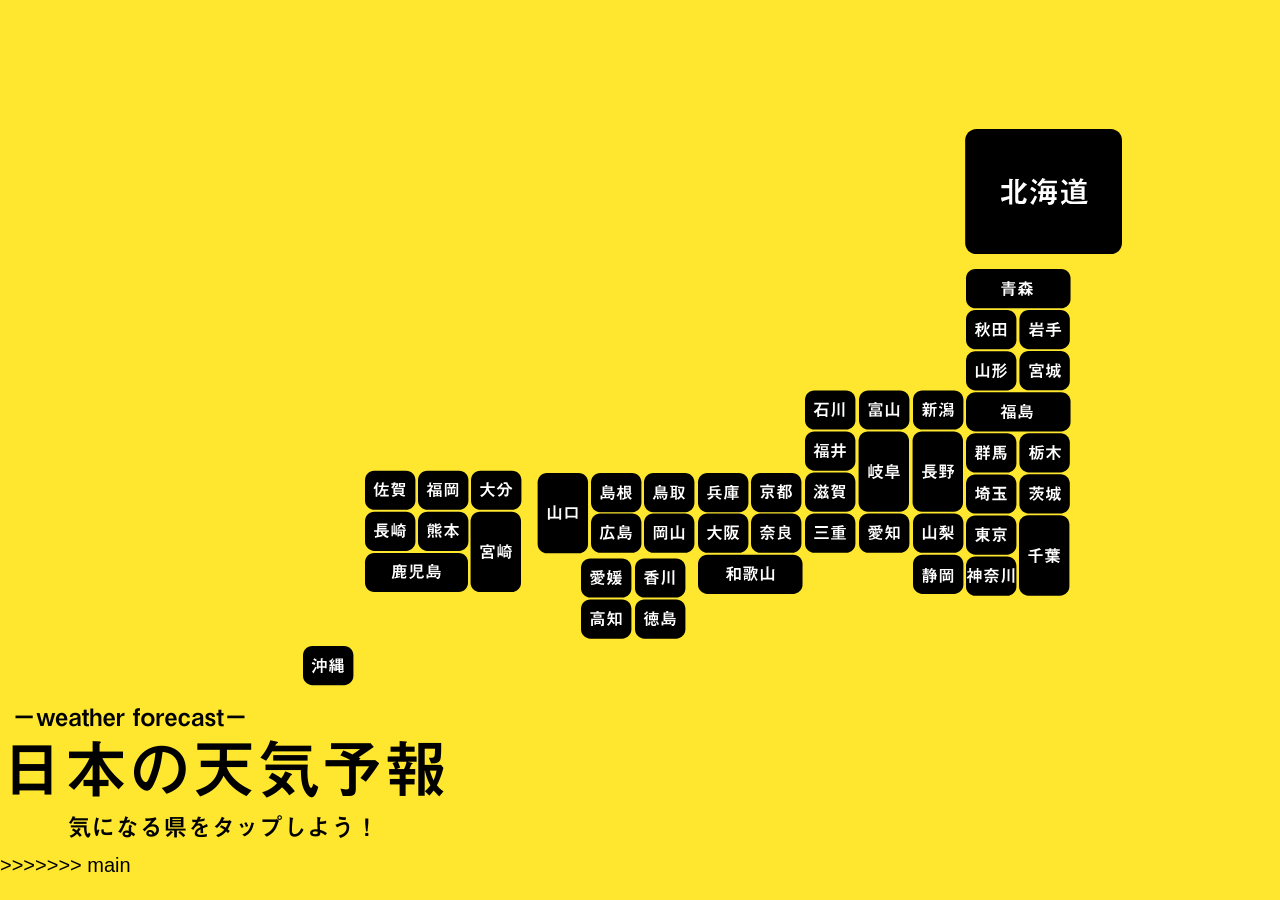
==== commit 656c896d: "トップ完成" ====
--- a/index.html
+++ b/index.html
@@ -2,175 +2,375 @@
 <html lang="ja">
 
 <head>
-    <meta charset="UTF-8">
-    <title>日本の天気予報</title>
-
-    <link rel="stylesheet" href="css/reset.css">
-    <link rel="stylesheet" href="css/style.css">
-
-    <script src="https://code.jquery.com/jquery-3.7.0.min.js"></script>
-    <script src="js/settings.js"></script>
-
+  <!-- <<<<<<< HEAD <meta charset="UTF-8"> -->
+    <meta name="viewport" content="width=device-width, initial-scale=1.0">
+    <title>Test</title>
 </head>
 
+<body>
+
+</body>
+
+</html>
+<!-- ======= -->
+<meta charset="UTF-8">
+<title>日本の天気予報</title>
+<svg class="tizu" width="819" height="557" viewBox="0 0 819 557" fill="none" xmlns="http://www.w3.org/2000/svg">
+  <a href="pref.html?pref=北海">
+    <path
+      d="M662.172 11.202C662.172 5.01529 667.188 0 673.374 0H807.798C813.985 0 819 5.01529 819 11.202V113.887C819 120.073 813.985 125.089 807.798 125.089H673.374C667.188 125.089 662.172 120.073 662.172 113.887V11.202Z"
+      fill="black" />
+    <path
+      d="M706.17 75.62V70.1C705.18 70.46 704.25 70.76 703.23 71.06C702.3 71.33 701.37 71.69 700.44 71.99C700.08 72.11 699.84 72.26 699.6 72.59C699.51 72.71 699.39 72.86 699.27 72.86C699 72.86 698.85 72.5 698.67 71.87L697.86 68.81C700.65 68.39 703.44 67.76 706.17 66.95V59.36H698.43V56.03H706.17V49.79L709.05 49.88C709.68 49.88 710.07 49.91 710.07 50.15C710.07 50.36 709.89 50.51 709.71 50.63C709.41 50.84 709.23 51.02 709.23 51.23V75.62H706.17ZM715.32 64.1V70.55C715.32 71.36 715.74 71.96 716.61 71.96H718.92C720.45 71.96 720.66 69.47 720.84 68.36L723.78 69.98C723.63 71.3 723.36 72.65 722.64 73.82C722.01 74.87 720.75 75.02 719.61 75.02H716.01C713.52 75.02 712.23 74.18 712.23 71.6V49.88L715.29 49.94C715.89 49.97 716.25 50.03 716.25 50.3C716.25 50.39 716.13 50.54 715.74 50.87C715.53 51.05 715.32 51.2 715.32 51.32V59.81C717.24 57.83 719.01 55.67 720.45 53.36L723.63 55.37C723.78 55.46 723.96 55.64 723.96 55.85C723.96 56.03 723.78 56.21 723.6 56.21C723.48 56.21 723.36 56.21 723.24 56.21C723.03 56.21 722.94 56.27 722.73 56.48C721.32 57.89 720.03 59.33 718.65 60.74C717.54 61.85 716.43 62.99 715.32 64.1ZM753.93 54.26H739.44C738.54 55.4 737.58 56.51 736.53 57.53L734.1 55.73C736.41 53.42 737.67 51.86 739.32 49.01L741.54 49.79C742.17 50 742.47 50.12 742.47 50.33C742.47 50.54 742.35 50.6 741.96 50.69C741.81 50.72 741.69 50.84 741.54 51.08C741.39 51.32 741.27 51.47 741.12 51.68H753.93V54.26ZM728.61 52.04L730.38 49.85C731.82 50.84 733.17 51.92 734.43 53.12L732.48 55.31C731.28 54.11 730.02 52.97 728.61 52.04ZM735.24 62.3H737.61C737.7 61.16 737.73 60.02 737.73 58.88C737.73 58.13 737.73 57.38 737.7 56.66H751.8C751.8 58.52 751.74 60.41 751.74 62.3H753.93V64.94H751.74C751.74 66.05 751.74 67.16 751.68 68.27H753.57V70.94H751.56C750.96 75.29 749.67 75.68 745.56 75.92L744.36 72.89C744.81 72.92 745.23 72.95 745.68 72.95C747.27 72.95 748.17 72.62 748.41 70.94H739.38C739.26 71.57 739.14 72.17 738.96 72.77L735.93 72.47C736.62 69.98 737.04 67.49 737.37 64.94H735.24V62.3ZM727.11 60.26L728.79 57.86C730.38 58.7 731.91 59.6 733.32 60.65L731.55 63.23C730.14 62.18 728.67 61.1 727.11 60.26ZM748.8 62.3V59.3H746.16C746.13 60.29 746.1 61.31 746.01 62.3H748.8ZM740.46 62.3H743.31C743.4 61.31 743.43 60.32 743.46 59.3H740.55C740.55 60.29 740.52 61.31 740.46 62.3ZM748.8 64.94H745.77C745.68 66.05 745.56 67.16 745.41 68.27H748.71C748.8 67.52 748.8 66.77 748.8 66.02V64.94ZM743.07 64.94H740.22C740.13 66.08 739.98 67.16 739.8 68.27H742.62C742.83 67.19 742.95 66.05 743.07 64.94ZM731.76 66.44L734.1 67.82C733.17 70.13 731.94 72.62 730.8 74.6C730.5 75.11 730.47 75.23 730.47 75.29C730.47 75.35 730.47 75.41 730.5 75.53C730.53 75.65 730.53 75.68 730.53 75.74C730.53 75.8 730.47 75.92 730.38 75.92C730.23 75.92 730.2 75.92 729.63 75.5L727.2 73.85C729.15 71.72 730.56 69.08 731.76 66.44ZM770.13 53.12C769.65 52.16 769.08 51.26 768.39 50.45L771 49.31C771.78 50.33 772.5 51.41 773.04 52.58L771.84 53.12H775.56C776.28 51.92 776.85 50.63 777.36 49.34L780.12 50.12C780.33 50.18 780.48 50.24 780.48 50.45C780.48 50.54 780.3 50.66 780.09 50.75C779.88 50.84 779.79 50.96 779.64 51.2C779.25 51.77 778.65 52.82 778.44 53.12H783.57V55.43H775.95C775.47 56.09 775.02 56.75 774.48 57.32H781.56V70.7H778.59V69.68H770.76V70.7H767.88V57.32H771.36C771.81 56.72 772.23 56.09 772.53 55.43H765.66V53.12H770.13ZM758.46 52.46L760.47 50.27C762.12 51.32 763.59 52.64 764.85 54.14L762.66 56.42C761.43 54.95 760.02 53.57 758.46 52.46ZM778.59 60.86V59.3H770.76V60.86H778.59ZM783.69 75.08H771.03C768.39 75.08 766.2 74.93 764.64 73.91C764.01 73.49 763.59 72.98 763.17 72.41C762.18 73.43 761.13 74.36 760.11 75.29C759.96 75.44 759.84 75.59 759.78 75.83C759.75 75.95 759.72 76.16 759.54 76.16C759.33 76.16 759.24 75.86 759.18 75.71L757.86 72.71C759.12 72.2 760.32 71.63 761.46 70.85V63.44H758.07V60.77H764.52V69.59C764.52 70.31 764.61 71.06 765.27 71.45C766.71 72.26 769.23 72.41 771.75 72.41C776.04 72.41 780.36 72.14 784.65 71.81L783.69 75.08ZM778.59 64.22V62.63H770.76V64.22H778.59ZM778.59 67.61V65.96H770.76V67.61H778.59Z"
+      fill="white" />
+  </a>
+  <a href="pref.html?pref=青森">
+    <path
+      d="M663 149.36C663 144.204 667.179 140.025 672.335 140.025H758.217C763.372 140.025 767.552 144.204 767.552 149.36V169.897C767.552 175.052 763.372 179.232 758.217 179.232H672.335C667.179 179.232 663 175.052 663 169.897V149.36Z"
+      fill="black" />
+    <path
+      d="M704.548 156.599H700.128V155.273H704.548V154.525H699.074V153.199H704.548V152.111L706.214 152.196C706.452 152.213 706.673 152.23 706.673 152.417C706.673 152.536 706.588 152.604 706.452 152.706C706.384 152.757 706.35 152.825 706.35 152.91V153.199H712.096V154.525H706.35V155.273H710.991V156.599H706.35V157.415H712.759V158.724H698.275V157.415H704.548V156.599ZM700.417 159.608H710.566V165.405C710.566 166.952 709.359 167.037 707.897 167.037L707.268 165.439H707.999C708.475 165.439 708.781 165.405 708.781 164.776V164.453H702.168V167.037H700.417V159.608ZM702.168 160.73V161.495H708.781V160.73H702.168ZM708.781 162.566H702.168V163.382H708.781V162.566ZM724.829 160.05V158.418L726.546 158.452C725.339 157.704 724.285 156.786 723.299 155.766V159.251H721.684V155.698C720.698 156.752 719.627 157.704 718.454 158.537L719.899 158.639C720.069 158.656 720.171 158.707 720.171 158.809C720.171 158.877 720.103 158.996 719.916 159.166C719.831 159.251 719.797 159.37 719.797 159.472V160.05H721.99V161.597H719.797C720.494 162.277 721.259 162.872 722.075 163.399L720.834 164.64C720.477 164.317 720.12 163.994 719.797 163.637V166.833H718.199V163.773C717.587 164.555 716.924 165.252 716.159 165.881L714.833 164.776C716.006 163.875 717.111 162.838 717.944 161.597H715.292V160.05H718.199V158.724C717.706 159.115 717.145 159.421 716.601 159.727L715.394 158.435C717.111 157.568 718.709 156.497 720.052 155.103H716.04V153.59H721.684V152.247L723.197 152.315C723.486 152.332 723.673 152.383 723.673 152.519C723.673 152.621 723.622 152.655 723.435 152.791C723.35 152.859 723.299 152.961 723.299 153.08V153.59H728.96V155.103H724.88C726.325 156.395 727.974 157.398 729.81 158.078L728.416 159.489C727.889 159.234 727.362 158.945 726.835 158.656C726.852 158.775 726.818 158.843 726.699 158.945C726.563 159.064 726.478 159.149 726.478 159.336V160.05H729.691V161.597H726.597C727.651 162.77 728.79 163.858 730.099 164.742L728.756 166.017C727.906 165.354 727.192 164.538 726.478 163.722V166.833H724.829V163.246C724.149 164.249 723.333 165.15 722.432 166L721.004 164.997C722.177 163.977 723.282 162.872 724.149 161.597H722.449V160.05H724.829Z"
+      fill="white" />
+  </a>
+  <a href="pref.html?pref=岩手">
+    <path
+      d="M716.409 190.335C716.409 185.179 720.588 181 725.744 181H757.483C762.638 181 766.818 185.179 766.818 190.335V210.872C766.818 216.027 762.638 220.207 757.483 220.207H725.744C720.588 220.207 716.409 216.027 716.409 210.872V190.335Z"
+      fill="black" />
+    <path
+      d="M727.652 193.723L729.454 193.791C729.743 193.808 729.93 193.842 729.93 193.995C729.93 194.063 729.845 194.165 729.743 194.233C729.59 194.335 729.505 194.454 729.505 194.658V196.171H732.48V193.162L734.282 193.23C734.588 193.247 734.758 193.264 734.758 193.434C734.758 193.485 734.724 193.553 734.571 193.672C734.418 193.791 734.333 193.876 734.333 194.08V196.171H737.597V193.723L739.382 193.791C739.688 193.808 739.858 193.842 739.858 193.995C739.858 194.046 739.79 194.165 739.688 194.233C739.535 194.335 739.433 194.454 739.433 194.658V197.684H727.652V193.723ZM740.827 200.37H732.888C732.463 200.897 732.021 201.424 731.528 201.9H739.433V207.799H737.546V207.034H730.933V207.799H729.097V204.042C728.519 204.484 727.907 204.909 727.295 205.3L725.867 203.923C727.72 203.073 729.182 201.951 730.491 200.37H726.326V198.789H740.827V200.37ZM730.933 203.447V205.521H737.546V203.447H730.933ZM749.599 197.786V195.899C748.018 196.069 746.437 196.12 744.839 196.154L744.21 194.488C747.78 194.59 751.469 194.267 754.852 193.026L755.872 194.216C756.127 194.505 756.127 194.59 756.127 194.641C756.127 194.76 756.042 194.811 755.923 194.811C755.838 194.811 755.583 194.777 755.532 194.777C755.481 194.777 755.294 194.828 754.886 194.93C753.764 195.219 752.727 195.44 751.486 195.627V197.786H756.875V199.435H751.486V201.084H758.116V202.784H751.486V206.15C751.486 206.694 751.418 207.306 750.942 207.612C750.466 207.918 749.956 207.986 748.545 207.986C748.443 207.986 748.341 207.986 748.239 207.986L747.423 206.15C747.848 206.184 748.273 206.235 748.715 206.235C749.446 206.235 749.599 205.98 749.599 205.3V202.784H742.901V201.084H749.599V199.435H744.295V197.786H749.599Z"
+      fill="white" />
+  </a>
+  <a href="pref.html?pref=宮城"><path
+    d="M716.409 231.409C716.409 226.253 720.588 222.074 725.744 222.074H757.483C762.638 222.074 766.818 226.253 766.818 231.409V251.946C766.818 257.101 762.638 261.281 757.483 261.281H725.744C720.588 261.281 716.409 257.101 716.409 251.946V231.409Z"
+    fill="black" />
+  <path
+    d="M734.418 235.454H740.572V239.211H738.753V237.018H728.23V239.126H726.394V235.454H732.48V234.128L734.316 234.179C734.452 234.179 734.758 234.179 734.758 234.366C734.758 234.451 734.673 234.502 734.622 234.536C734.486 234.621 734.418 234.706 734.418 234.876V235.454ZM733.449 243.206H738.991V248.986H737.223V248.187H729.675V248.986H727.873V243.206H731.613C731.732 242.883 731.868 242.543 731.97 242.22H729.352V237.902H737.665V242.22H733.857C733.738 242.56 733.585 242.883 733.449 243.206ZM735.965 240.86V239.211H731.052V240.86H735.965ZM737.172 246.64V244.753H729.624V246.64H737.172ZM749.701 246.555L749.14 245.399C748.613 246.793 747.848 247.796 746.794 248.833L745.196 247.83C747.508 246.028 748.035 243.988 748.035 241.183C748.035 239.806 748.086 238.412 747.865 237.069H752.625C752.574 236.151 752.574 235.216 752.574 234.298L754.478 234.417C754.665 234.434 754.75 234.485 754.75 234.621C754.75 234.74 754.665 234.808 754.546 234.876C754.308 235.012 754.308 235.148 754.308 235.556C754.308 236.066 754.325 236.559 754.325 237.069H756.127C755.753 236.457 755.328 235.845 754.835 235.318L755.974 234.4C756.569 234.893 757.062 235.522 757.419 236.219L756.246 237.069H757.81V238.616H754.359C754.41 239.908 754.495 241.183 754.665 242.458C755.056 241.574 755.311 240.656 755.532 239.704L756.875 240.129C757.181 240.231 757.334 240.265 757.334 240.401C757.334 240.503 757.266 240.554 757.181 240.605C756.875 240.792 756.824 240.945 756.722 241.268C756.382 242.509 755.889 243.682 755.277 244.821C755.362 245.127 755.855 246.283 756.229 246.283C756.484 246.283 756.552 245.756 756.569 245.348L757.895 246.13C757.81 246.912 757.538 248.765 756.467 248.765C755.634 248.765 754.512 246.997 754.172 246.334C753.322 247.354 752.319 248.204 751.248 248.986L749.786 247.881C751.35 247.014 752.421 246.045 753.475 244.583C752.965 242.628 752.778 240.639 752.659 238.616H749.684V240.418H752.523C752.523 241.421 752.285 244.379 752.03 245.297C751.792 246.113 751.299 246.555 750.432 246.555H749.701ZM746.284 243.342C746.573 243.24 746.862 243.121 747.151 243.019V244.566C746.199 245.076 745.196 245.518 744.21 245.926C743.853 246.079 743.751 246.215 743.564 246.419C743.496 246.487 743.411 246.555 743.309 246.555C743.207 246.555 743.173 246.385 743.122 246.096L742.833 244.464C743.411 244.311 743.972 244.124 744.55 243.954V239.959H743.207V238.361H744.55V234.689L746.131 234.825C746.437 234.842 746.726 234.91 746.726 235.097C746.726 235.182 746.658 235.25 746.42 235.403C746.318 235.471 746.284 235.624 746.284 235.743V238.361H747.389V239.959H746.284V243.342ZM749.293 244.991H750.007C750.381 244.991 750.602 244.821 750.687 244.447C750.857 243.699 750.908 242.645 750.942 241.88H749.684C749.633 242.917 749.548 243.971 749.293 244.991Z"
+    fill="white" /></a>
+  <a href="pref.html?pref=秋田"><path
+    d="M663 190.434C663 185.278 667.179 181.099 672.335 181.099H704.074C709.229 181.099 713.409 185.278 713.409 190.434V210.971C713.409 216.126 709.229 220.306 704.074 220.306H672.335C667.179 220.306 663 216.126 663 210.971V190.434Z"
+    fill="black" />
+  <path
+    d="M674.74 197.259V195.78C674.128 195.899 673.533 196.001 672.938 196.086L672.156 194.675C674.026 194.471 675.913 194.097 677.63 193.298L678.718 194.488C678.905 194.692 678.939 194.76 678.939 194.862C678.939 194.998 678.803 195.015 678.701 195.015C678.548 195.015 678.412 194.981 678.259 194.981C678.157 194.981 677.783 195.066 677.426 195.151C677.137 195.219 676.746 195.321 676.389 195.406V197.259H678.565V198.908H676.389V199.163C677.052 200.149 677.851 201.067 678.786 201.815L677.783 203.192C677.29 202.716 676.797 202.223 676.389 201.679V208.037H674.74V202.682C674.366 203.583 673.89 204.416 673.346 205.215L671.714 204.433C673.074 202.801 674.043 200.948 674.638 198.908H672.275V197.259H674.74ZM678.752 207.918L677.307 206.779C678.548 205.844 679.636 204.705 680.367 203.328C681.336 201.526 681.489 199.673 681.489 197.667C681.489 196.222 681.438 194.794 681.353 193.349L683.291 193.383C683.546 193.383 683.665 193.451 683.665 193.553C683.665 193.672 683.529 193.774 683.325 193.927C683.189 194.029 683.189 194.165 683.189 194.318V197.752C683.189 199.486 683.461 201.203 684.277 202.75C684.991 204.093 685.926 205.3 686.963 206.405L685.705 207.663C684.345 206.218 683.24 204.569 682.509 202.716C681.71 204.756 680.435 206.524 678.752 207.918ZM684.787 200.387L683.376 199.418C684.192 198.313 684.821 197.089 685.246 195.797L686.827 196.494C686.946 196.545 687.15 196.647 687.15 196.766C687.15 196.834 687.014 196.902 686.946 196.936C686.759 197.038 686.64 197.106 686.572 197.259C686.181 198.126 685.586 199.316 684.787 200.387ZM679.109 196.358L680.843 196.783C680.979 196.817 681.149 196.851 681.149 197.004C681.149 197.055 681.064 197.157 680.979 197.225C680.775 197.395 680.758 197.463 680.724 197.684C680.537 198.908 680.197 200.064 679.772 201.237L678.106 200.557C678.82 199.299 679.041 197.786 679.109 196.358ZM689.87 207.561V194.063H703.13V207.561H701.311V206.507H691.689V207.561H689.87ZM691.689 199.435H695.582V195.695H691.689V199.435ZM697.367 199.435H701.311V195.695H697.367V199.435ZM691.689 204.875H695.582V201.05H691.689V204.875ZM697.367 204.875H701.311V201.05H697.367V204.875Z"
+    fill="white" /></a>
+  <a href="pref.html?pref=山形"> <path
+    d="M663 231.507C663 226.352 667.179 222.172 672.335 222.172H704.074C709.229 222.172 713.409 226.352 713.409 231.507V252.044C713.409 257.2 709.229 261.379 704.074 261.379H672.335C667.179 261.379 663 257.2 663 252.044V231.507Z"
+    fill="black" />
+  <path
+    d="M678.514 245.773V234.298L680.486 234.434C680.741 234.451 680.962 234.468 680.962 234.621C680.962 234.74 680.792 234.859 680.588 234.944C680.503 234.978 680.435 234.995 680.435 235.08V245.773H684.243V237.222L686.045 237.307C686.181 237.307 686.589 237.307 686.589 237.477C686.589 237.545 686.487 237.63 686.419 237.664C686.283 237.732 686.113 237.834 686.113 238.004V248.697H684.294V247.422H674.774V248.714H672.904V237.12L674.655 237.239C675.046 237.256 675.165 237.324 675.165 237.443C675.165 237.511 675.097 237.545 674.961 237.647C674.876 237.715 674.774 237.8 674.774 237.851V245.773H678.514ZM701.413 234.349L702.552 235.097C702.926 235.352 703.113 235.505 703.113 235.624C703.113 235.709 703.045 235.76 702.739 235.76C702.654 235.76 702.603 235.794 702.416 235.998C701.107 237.46 699.713 238.871 698.03 239.908L696.687 238.565C698.574 237.579 700.257 236.134 701.413 234.349ZM689.275 239.5H691.094V236.423H689.513V234.774H697.129V236.423H695.752V239.5H697.418V241.149H695.752V249.088H694.154V241.149H692.692C692.692 244.141 692.267 246.606 690.856 249.258L689.105 248.527C689.717 247.575 690.244 246.572 690.55 245.484C690.941 244.073 691.094 242.611 691.094 241.149H689.275V239.5ZM692.692 239.5H694.154V236.423H692.692V239.5ZM702.042 237.936L703.266 238.82C703.385 238.905 703.708 239.143 703.708 239.279C703.708 239.381 703.606 239.415 703.521 239.415C703.436 239.415 703.334 239.398 703.232 239.398C703.045 239.398 702.841 239.619 702.637 239.874C701.209 241.523 699.594 243.002 697.741 244.158L696.398 242.866C698.897 241.523 700.342 240.214 702.042 237.936ZM702.535 241.999L703.742 242.747C703.861 242.815 704.201 243.053 704.201 243.172C704.201 243.274 704.133 243.308 703.878 243.325C703.708 243.342 703.606 243.495 703.504 243.631C701.838 245.875 699.696 247.779 697.129 248.935L695.939 247.422C698.778 246.317 700.852 244.532 702.535 241.999Z"
+    fill="white" /></a>
+  <a href="pref.html?pref=福島"><path
+    d="M663 272.581C663 267.426 667.179 263.246 672.335 263.246H758.217C763.372 263.246 767.552 267.426 767.552 272.581V293.118C767.552 298.274 763.372 302.453 758.217 302.453H672.335C667.179 302.453 663 298.274 663 293.118V272.581Z"
+    fill="black" />
+  <path
+    d="M704.157 283.917L703.069 284.954C702.695 284.631 702.355 284.257 702.015 283.9V289.884H700.281V284.427C699.805 284.903 699.295 285.345 698.768 285.77L697.442 284.716C699.261 283.322 700.91 281.707 702.066 279.718H698.275V278.205H700.281V275.4L702.1 275.502C702.321 275.519 702.457 275.57 702.457 275.706C702.457 275.74 702.423 275.774 702.338 275.842C702.27 275.893 702.202 275.944 702.151 275.995C702.032 276.114 702.015 276.199 702.015 276.539V278.205H703.817L704.361 278.8C703.8 279.939 703.12 281.01 702.372 282.03C702.899 282.625 703.511 283.152 704.157 283.645V283.271H712.521V289.884H710.974V289.374H705.704V289.884H704.157V283.917ZM712.929 277.372H704.004V275.927H712.929V277.372ZM711.824 282.302H704.888V278.256H711.824V282.302ZM710.209 281.027V279.531H706.503V281.027H710.209ZM707.591 285.668V284.495H705.704V285.668H707.591ZM710.974 285.668V284.495H709.002V285.668H710.974ZM707.591 288.15V286.892H705.704V288.15H707.591ZM710.974 288.15V286.892H709.002V288.15H710.974ZM717.57 276.403H720.188C720.239 275.944 720.29 275.485 720.29 275.009L722.058 275.077C722.143 275.077 722.517 275.077 722.517 275.213C722.517 275.315 722.415 275.383 722.228 275.519C722.058 275.655 722.024 275.808 721.99 276.029C721.973 276.165 721.956 276.284 721.922 276.403H727.481V281.282H719.27V282.064H729.674V283.152H719.27V283.934H729.487C729.402 285.362 729.266 286.79 728.824 288.133C728.467 289.221 727.906 289.935 726.631 289.935H725.866L725.169 287.997H726.189C726.886 287.997 727.209 287.861 727.396 287.164C727.549 286.586 727.634 285.889 727.685 285.209H721.225V286.994H723.401V285.617L724.88 285.702C725.22 285.719 725.441 285.736 725.441 285.889C725.441 285.94 725.373 286.025 725.288 286.093C725.135 286.212 725.101 286.297 725.101 286.501V288.354H717.315V289.408H715.564V285.464L717.145 285.566C717.519 285.583 717.655 285.583 717.655 285.77C717.655 285.872 717.621 285.889 717.417 286.025C717.332 286.076 717.315 286.144 717.315 286.263V286.994H719.576V285.209H717.57V276.403ZM725.798 278.324V277.525H719.27V278.324H725.798ZM725.798 280.194V279.361H719.27V280.194H725.798Z"
+    fill="white" /></a>
+  <a href="pref.html?pref=茨城"><path
+    d="M716.409 354.63C716.409 349.475 720.588 345.295 725.744 345.295H757.483C762.638 345.295 766.818 349.475 766.818 354.63V375.167C766.818 380.323 762.638 384.502 757.483 384.502H725.744C720.588 384.502 716.409 380.323 716.409 375.167V354.63Z"
+    fill="black" />
+  <path
+    d="M736.594 360.205V361.446H734.945V360.205H732.106V361.446H730.406V360.205H726.258V358.556H730.406V357.213L732.106 357.264C732.242 357.264 732.548 357.332 732.548 357.519C732.548 357.638 732.395 357.723 732.225 357.825C732.14 357.876 732.106 358.029 732.106 358.131V358.556H734.945V357.213L736.628 357.264C736.764 357.264 737.07 357.332 737.07 357.519C737.07 357.621 736.951 357.706 736.73 357.825C736.628 357.876 736.594 358.012 736.594 358.131V358.556H740.742V360.205H736.594ZM733.245 364.064C732.701 364.948 732.055 365.781 731.29 366.478L730.049 365.186C731.511 364.081 732.463 362.432 733.007 360.698L734.486 361.174C734.639 361.225 734.877 361.31 734.877 361.463C734.877 361.582 734.775 361.616 734.673 361.65C734.316 361.769 734.197 362.296 734.044 362.602H740.028L740.742 363.248C740.062 364.54 739.314 365.781 738.498 366.988L736.866 366.138C737.41 365.492 737.903 364.812 738.311 364.064H733.245ZM730.729 364.387H726.819V362.687H730.729V364.387ZM733.959 364.183L735.591 364.455C735.761 364.489 736.05 364.574 736.05 364.778C736.05 364.88 735.948 364.948 735.863 364.999C735.744 365.067 735.727 365.152 735.71 365.288C736.458 367.719 738.26 369.538 740.674 370.32L739.416 371.884C737.597 370.881 735.965 369.453 735.013 367.566C734.265 369.504 732.65 370.932 730.814 371.833L729.573 370.524C732.497 369.385 733.976 367.328 733.959 364.183ZM726.275 369.317C727.907 368.518 729.335 367.379 730.542 366.019L731.137 367.685C730.168 368.62 728.995 369.674 728.128 370.337C727.992 370.439 727.958 370.541 727.924 370.762C727.907 370.881 727.839 370.949 727.737 370.949C727.601 370.949 727.499 370.83 727.414 370.728L726.275 369.317ZM749.701 369.555L749.14 368.399C748.613 369.793 747.848 370.796 746.794 371.833L745.196 370.83C747.508 369.028 748.035 366.988 748.035 364.183C748.035 362.806 748.086 361.412 747.865 360.069H752.625C752.574 359.151 752.574 358.216 752.574 357.298L754.478 357.417C754.665 357.434 754.75 357.485 754.75 357.621C754.75 357.74 754.665 357.808 754.546 357.876C754.308 358.012 754.308 358.148 754.308 358.556C754.308 359.066 754.325 359.559 754.325 360.069H756.127C755.753 359.457 755.328 358.845 754.835 358.318L755.974 357.4C756.569 357.893 757.062 358.522 757.419 359.219L756.246 360.069H757.81V361.616H754.359C754.41 362.908 754.495 364.183 754.665 365.458C755.056 364.574 755.311 363.656 755.532 362.704L756.875 363.129C757.181 363.231 757.334 363.265 757.334 363.401C757.334 363.503 757.266 363.554 757.181 363.605C756.875 363.792 756.824 363.945 756.722 364.268C756.382 365.509 755.889 366.682 755.277 367.821C755.362 368.127 755.855 369.283 756.229 369.283C756.484 369.283 756.552 368.756 756.569 368.348L757.895 369.13C757.81 369.912 757.538 371.765 756.467 371.765C755.634 371.765 754.512 369.997 754.172 369.334C753.322 370.354 752.319 371.204 751.248 371.986L749.786 370.881C751.35 370.014 752.421 369.045 753.475 367.583C752.965 365.628 752.778 363.639 752.659 361.616H749.684V363.418H752.523C752.523 364.421 752.285 367.379 752.03 368.297C751.792 369.113 751.299 369.555 750.432 369.555H749.701ZM746.284 366.342C746.573 366.24 746.862 366.121 747.151 366.019V367.566C746.199 368.076 745.196 368.518 744.21 368.926C743.853 369.079 743.751 369.215 743.564 369.419C743.496 369.487 743.411 369.555 743.309 369.555C743.207 369.555 743.173 369.385 743.122 369.096L742.833 367.464C743.411 367.311 743.972 367.124 744.55 366.954V362.959H743.207V361.361H744.55V357.689L746.131 357.825C746.437 357.842 746.726 357.91 746.726 358.097C746.726 358.182 746.658 358.25 746.42 358.403C746.318 358.471 746.284 358.624 746.284 358.743V361.361H747.389V362.959H746.284V366.342ZM749.293 367.991H750.007C750.381 367.991 750.602 367.821 750.687 367.447C750.857 366.699 750.908 365.645 750.942 364.88H749.684C749.633 365.917 749.548 366.971 749.293 367.991Z"
+    fill="white" /></a>
+  <a href="pref.html?pref=栃木"><path
+    d="M716.409 313.557C716.409 308.401 720.588 304.222 725.744 304.222H757.483C762.638 304.222 766.818 308.401 766.818 313.557V334.094C766.818 339.249 762.638 343.429 757.483 343.429H725.744C720.588 343.429 716.409 339.249 716.409 334.094V313.557Z"
+    fill="black" />
+  <path
+    d="M732.004 330.731L730.406 330C730.831 329.303 731.222 328.572 731.528 327.807C732.327 325.784 732.565 323.557 732.565 321.398C732.565 319.868 732.497 318.321 732.395 316.791L734.299 316.961C736.135 316.944 738.005 316.638 739.79 316.162L740.827 317.624C740.895 317.726 740.963 317.845 740.963 317.981C740.963 318.032 740.946 318.1 740.878 318.1C740.793 318.1 740.691 318.083 740.385 317.913C740.283 317.862 740.147 317.862 740.028 317.862C739.807 317.862 739.569 317.896 739.348 317.93C737.665 318.168 735.982 318.253 734.282 318.27V319.97H740.963V321.483H737.291V323.37H740.198C740.198 324.781 740.113 328.691 739.484 329.813C739.008 330.646 737.886 330.629 737.053 330.646L736.271 329.048H737.563C737.971 329.048 738.124 328.759 738.209 328.402C738.498 327.28 738.583 326.073 738.6 324.917H737.155C736.73 327.45 736.084 328.861 734.401 330.782L732.752 329.915C735.404 327.416 735.591 324.917 735.591 321.483H734.282C734.18 324.917 733.755 327.722 732.004 330.731ZM730.219 320.531V321.5C730.797 322.418 731.545 323.285 732.395 323.965L731.307 325.189C730.916 324.798 730.542 324.373 730.219 323.914V330.85H728.519V324.679C728.213 325.563 727.839 326.396 727.38 327.212L725.867 326.617C726.904 324.985 728.009 322.435 728.366 320.531H726.037V318.899H728.519V316.196L730.202 316.298C730.389 316.315 730.61 316.332 730.61 316.502C730.61 316.604 730.525 316.672 730.338 316.842C730.236 316.944 730.219 317.063 730.219 317.182V318.899H732.123V320.531H730.219ZM749.514 319.545V316.009L751.35 316.196C751.52 316.213 751.775 316.247 751.775 316.366C751.775 316.451 751.724 316.519 751.537 316.706C751.469 316.774 751.435 316.825 751.435 316.927V319.545H757.912V321.296H752.013C753.373 323.863 755.379 325.971 757.708 327.688L756.144 329.167C754.291 327.416 752.744 325.512 751.435 323.319V330.986H749.514V323.421C748.222 325.563 746.488 327.739 744.533 329.303L743.054 328.011C745.315 326.294 747.627 323.897 748.817 321.296H743.088V319.545H749.514Z"
+    fill="white" /></a>
+  <a href="pref.html?pref=群馬"><path
+    d="M663 313.655C663 308.499 667.179 304.32 672.335 304.32H704.074C709.229 304.32 713.409 308.499 713.409 313.655V334.192C713.409 339.348 709.229 343.527 704.074 343.527H672.335C667.179 343.527 663 339.348 663 334.192V313.655Z"
+    fill="black" />
+  <path
+    d="M683.461 318.831C683.954 318.015 684.532 317.046 684.77 316.111L686.283 316.621C686.521 316.706 686.674 316.757 686.674 316.91C686.674 316.978 686.589 317.046 686.504 317.08C686.351 317.148 686.266 317.182 686.181 317.318C685.858 317.811 685.569 318.287 685.212 318.831H686.912V320.378H684.073V322.265H686.487V323.812H684.073V325.699H687.014V327.348H684.073V330.986H682.288V327.348H679.483V325.699H682.288V323.812H679.908V322.265H682.288V320.378H679.908V318.831H681.387C680.911 318.151 680.401 317.505 679.789 316.944L681.268 316.213C681.897 316.825 682.458 317.505 682.934 318.253L681.846 318.831H683.461ZM672.955 328.351L671.561 327.144C672.853 326.26 673.89 325.002 674.366 323.489H672.853V322.027H674.655C674.689 321.67 674.706 321.313 674.706 320.939V320.718H672.326V319.409H674.706V318.287H672.853V316.825H678.99V319.409H679.466V320.718H678.99V323.489H675.964C675.879 323.863 675.76 324.203 675.607 324.56H678.939V330.663H677.477V330.374H675.505V330.935H673.992V327.195C673.686 327.603 673.329 327.977 672.955 328.351ZM677.426 319.409V318.287H676.219V319.409H677.426ZM677.426 322.027V320.718H676.219V320.939C676.219 321.313 676.219 321.67 676.202 322.027H677.426ZM675.505 328.946H677.477V326.022H675.505V328.946ZM697.758 318.27V319.307H701.855V320.769H697.758V321.823H701.855V323.285H697.758V324.356H703.606C703.572 324.951 703.487 325.546 703.402 326.124C703.249 327.11 703.079 328.079 702.824 329.048C702.705 329.473 702.501 329.898 702.212 330.255C701.6 330.986 700.512 331.003 699.628 331.02L698.931 329.082C699.203 329.116 699.475 329.133 699.747 329.133C700.359 329.133 700.75 329.065 701.022 328.47C701.328 327.79 701.464 326.566 701.498 325.818H692.879V326.43H691.094V316.757H703.011V318.27H697.758ZM695.956 319.307V318.27H692.879V319.307H695.956ZM695.956 321.823V320.769H692.879V321.823H695.956ZM695.956 324.356V323.285H692.879V324.356H695.956ZM698.234 326.515L699.645 326.022C699.934 326.617 700.393 327.739 700.495 328.385L699.067 328.878C698.965 328.351 698.472 327.025 698.234 326.515ZM695.701 326.753L697.18 326.379C697.622 327.246 697.894 328.198 698.081 329.15L696.432 329.609C696.279 328.64 696.092 327.671 695.701 326.753ZM690.788 326.43L692.267 326.991C692.624 327.127 692.828 327.229 692.828 327.45C692.828 327.552 692.777 327.603 692.556 327.688C692.284 327.79 692.216 328.062 692.148 328.317C691.859 329.269 691.468 330.255 690.856 331.054L689.156 330.136C689.938 329.048 690.516 327.739 690.788 326.43ZM693.151 326.923L694.749 326.668C695.157 327.688 695.361 328.81 695.361 329.898L693.559 330.17C693.576 330.051 693.576 329.949 693.576 329.83C693.576 328.844 693.423 327.875 693.151 326.923Z"
+    fill="white" /></a>
+  <a href="pref.html?pref=埼玉"><path
+    d="M663 354.729C663 349.573 667.179 345.394 672.335 345.394H704.074C709.229 345.394 713.409 349.573 713.409 354.729V375.266C713.409 380.422 709.229 384.601 704.074 384.601H672.335C667.179 384.601 663 380.422 663 375.266V354.729Z"
+    fill="black" />
+  <path
+    d="M675.743 362.585V366.716C676.287 366.512 676.831 366.291 677.375 366.053L677.324 367.838C676.236 368.348 675.114 368.824 673.992 369.249C673.652 369.385 673.295 369.521 673.057 369.844C672.904 370.048 672.819 370.133 672.717 370.133C672.547 370.133 672.513 369.912 672.496 369.623L672.326 367.719C672.887 367.6 673.448 367.464 674.009 367.294V362.585H672.292V360.885H674.009V357.485L675.539 357.638C675.879 357.672 676.134 357.706 676.134 357.91C676.134 357.978 676.083 358.046 675.862 358.216C675.76 358.301 675.743 358.437 675.743 358.556V360.885H677.511V362.245C678.531 361.701 679.279 361.157 679.976 360.256H677.103V358.828H680.588C680.673 358.284 680.69 357.757 680.69 357.196L682.475 357.315C682.832 357.332 682.968 357.4 682.968 357.553C682.968 357.638 682.917 357.689 682.73 357.791C682.492 357.927 682.475 358.42 682.475 358.828H686.487V360.256H683.24C684.141 361.089 685.28 361.65 686.47 361.922L685.365 363.367H686.827V364.914H685.688V370.201C685.688 371.544 684.787 371.85 683.614 371.85H683.104L682.237 370.099H683.24C683.648 370.099 683.937 369.861 683.937 369.436V364.914H676.78V363.367H678.395L677.511 362.381V362.585H675.743ZM678.905 363.367H684.957C683.631 362.721 682.645 362.041 681.608 360.987C680.826 362.075 680.044 362.687 678.905 363.367ZM679.33 370.643H677.868V365.611H682.628V369.793H679.33V370.643ZM679.33 368.467H681.166V366.869H679.33V368.467ZM700.733 369.453H703.674V371.255H689.275V369.453H695.514V365.135H691.043V363.35H695.514V359.661H689.751V357.859H703.198V359.661H697.35V363.35H702.008V365.135H697.35V369.453H700.716C700.07 368.382 699.305 367.345 698.37 366.512L699.832 365.356C700.767 366.291 701.583 367.311 702.229 368.45L700.733 369.453Z"
+    fill="white" /></a>
+  <a href="pref.html?pref=千葉"><path
+    d="M757.074 386.37C762.229 386.37 766.409 390.549 766.409 395.705L766.409 457.315C766.409 462.471 762.229 466.65 757.074 466.65L725.335 466.65C720.179 466.65 716 462.471 716 457.315L716 395.705C716 390.549 720.179 386.37 725.335 386.37L757.074 386.37Z"
+    fill="black" />
+  <path
+    d="M731.497 425.163V422.324C730.069 422.664 728.573 422.834 727.094 422.868L726.278 421.134H726.533C729.355 421.134 733.758 420.386 736.291 419.111L737.515 420.335C737.736 420.573 737.906 420.811 737.906 420.913C737.906 420.998 737.821 421.015 737.753 421.015C737.685 421.015 737.447 420.964 737.396 420.964H737.294C737.226 420.964 736.733 421.1 736.206 421.253C735.322 421.508 734.37 421.729 733.452 421.95V425.163H739.657V426.931H733.452V433.901H731.497V426.931H725.343V425.163H731.497ZM750.367 429.175H756.827V430.603H752.101C753.495 431.555 755.229 432.15 756.878 432.507L755.603 433.935C753.716 433.323 751.982 432.371 750.367 431.232V433.884H748.582V431.266C747.086 432.422 745.386 433.34 743.584 433.935L742.224 432.609C743.958 432.235 745.59 431.555 747.086 430.603H742.224V429.175H748.582V428.495H744.57V424.483H742.224V423.123H744.57V422.171L746.338 422.205V421.661H742.173V420.165H746.338V419.196L747.8 419.213C748.123 419.213 748.463 419.247 748.463 419.434C748.463 419.57 748.344 419.638 748.123 419.774C748.021 419.842 747.987 419.961 747.987 420.08V420.165H750.928V419.196L752.56 419.213C752.713 419.213 753.036 419.23 753.036 419.434C753.036 419.57 752.917 419.655 752.747 419.757C752.611 419.842 752.577 419.91 752.577 419.995V420.165H756.776V421.661H752.577V422.664H750.928V421.661H747.987V422.664H746.525C746.372 422.732 746.27 422.868 746.27 422.936V423.123H748.531V422.12L749.908 422.171C750.299 422.188 750.588 422.205 750.588 422.392C750.588 422.528 750.435 422.63 750.282 422.715C750.18 422.766 750.163 422.885 750.163 422.987V423.123H752.798V422.12L754.175 422.171C754.583 422.188 754.872 422.205 754.872 422.392C754.872 422.511 754.787 422.579 754.566 422.715C754.464 422.783 754.43 422.885 754.43 422.987V423.123H756.776V424.483H754.43V426.438H748.531V424.483H746.27V427.05H755.773V428.495H750.367V429.175ZM750.163 424.483V425.214H752.798V424.483H750.163Z"
+    fill="white" /></a>
+  <a href="pref.html?pref=東京"><path
+    d="M663 395.803C663 390.647 667.179 386.468 672.335 386.468H704.074C709.229 386.468 713.409 390.647 713.409 395.803V416.34C713.409 421.495 709.229 425.675 704.074 425.675H672.335C667.179 425.675 663 421.495 663 416.34V395.803Z"
+    fill="black" />
+  <path
+    d="M672.275 401.018V399.42H678.684V397.992L680.282 398.043C680.418 398.043 680.724 398.06 680.724 398.264C680.724 398.383 680.639 398.451 680.503 398.536C680.452 398.57 680.35 398.638 680.35 398.706V399.42H686.776V401.018H680.35V401.902H684.957V407.801H681.846C683.206 409.229 685.195 410.385 686.997 411.201L685.654 412.629C683.648 411.677 681.914 410.198 680.35 408.651V413.105H678.684V408.957C677.443 410.419 675.284 411.932 673.635 412.918L672.292 411.473C674.179 410.521 675.981 409.297 677.477 407.801H674.145V401.902H678.684V401.018H672.275ZM675.828 404.197H678.684V403.211H675.828V404.197ZM680.35 404.197H683.257V403.211H680.35V404.197ZM675.828 406.492H678.684V405.455H675.828V406.492ZM680.35 406.492H683.257V405.455H680.35V406.492ZM703.725 401.239H689.241V399.59H695.565V398.111L697.35 398.196C697.69 398.213 697.843 398.23 697.843 398.383C697.843 398.468 697.809 398.536 697.588 398.621C697.503 398.655 697.469 398.689 697.469 398.74V399.59H703.725V401.239ZM695.565 407.206H691.281V402.31H701.719V407.206H697.469V411.303C697.469 412.068 697.146 412.68 696.398 412.918C695.905 413.071 695.463 413.088 694.885 413.088H694.562L693.814 411.184H694.783C695.31 411.184 695.565 411.116 695.565 410.487V407.206ZM693.032 405.693H699.951V403.823H693.032V405.693ZM698.319 408.719L699.594 407.478C700.971 408.549 702.212 409.824 703.266 411.201L701.719 412.493C700.801 411.065 699.628 409.79 698.319 408.719ZM692.726 407.529L694.171 408.379C694.324 408.464 694.528 408.583 694.528 408.787C694.528 408.906 694.46 408.906 694.256 408.923C694.086 408.94 694.018 408.957 693.916 409.11C693.644 409.518 693.066 410.3 692.76 410.691C692.233 411.354 691.672 411.983 691.043 412.544L689.581 411.354C690.907 410.385 691.927 408.94 692.726 407.529Z"
+    fill="white" /></a>
+  <a href="pref.html?pref=神奈川"> <path
+    d="M663 436.877C663 431.721 667.179 427.542 672.335 427.542H704.074C709.229 427.542 713.409 431.721 713.409 436.877V457.414C713.409 462.569 709.229 466.749 704.074 466.749H672.335C667.179 466.749 663 462.569 663 457.414V436.877Z"
+    fill="black" />
+  <path
+    d="M678.487 450.229H676.889V449.498H675.325V453.799H673.761V449.498H672.248V450.382H670.65V441.78H673.761V438.924L675.155 439.043C675.529 439.06 675.699 439.077 675.699 439.213C675.699 439.247 675.682 439.332 675.58 439.434C675.359 439.638 675.325 439.723 675.325 439.842V441.78H678.487V450.229ZM667.947 447.645V453.884H666.349V448.41C665.856 448.92 665.329 449.379 664.768 449.821L663.527 448.546C665.482 447.475 667.114 445.622 668.049 443.616H664.275V442.171H666.298V439.009L667.76 439.077C668.321 439.111 668.423 439.162 668.423 439.264C668.423 439.332 668.372 439.4 668.151 439.604C668.083 439.672 668.049 439.774 668.049 439.842V442.171H669.511L670.242 442.953C669.8 444.007 669.256 444.976 668.576 445.911C669.222 446.71 669.834 447.509 670.599 448.189L669.375 449.362C668.848 448.818 668.389 448.24 667.947 447.645ZM673.761 444.891V443.242H672.248V444.891H673.761ZM676.889 444.891V443.242H675.325V444.891H676.889ZM673.761 448.036V446.353H672.248V448.036H673.761ZM676.889 448.036V446.353H675.325V448.036H676.889ZM691.611 444.976V446.387H685.236V444.976C684.318 445.673 683.332 446.251 682.244 446.676L680.833 445.35C682.839 444.653 684.233 443.888 685.61 442.239H681.377V440.641H686.664C686.902 440.114 687.089 439.587 687.276 439.06L689.112 439.196C689.401 439.213 689.571 439.23 689.571 439.383C689.571 439.468 689.52 439.536 689.435 439.587C689.197 439.723 689.129 439.791 688.993 440.063C688.908 440.233 688.84 440.42 688.738 440.641H695.538V442.239H691.05C692.444 443.718 693.991 444.534 695.895 445.197L694.841 446.625C693.668 446.234 692.631 445.673 691.611 444.976ZM685.542 444.738H691.322C690.455 444.007 689.741 443.242 689.197 442.239H687.854C687.174 443.174 686.443 444.024 685.542 444.738ZM689.35 449.26V452.15C689.35 453.85 688.024 453.986 686.664 453.986L685.593 452.252C685.967 452.269 686.324 452.286 686.681 452.286C687.429 452.286 687.565 452.235 687.565 451.606V449.26H682.04V447.662H694.858V449.26H689.35ZM683.298 453.595L681.683 452.49C682.72 451.674 683.604 450.739 684.267 449.583L685.712 450.365C685.831 450.433 686.069 450.552 686.069 450.705C686.069 450.841 686.035 450.875 685.763 450.926C685.644 450.943 685.593 450.994 685.304 451.351C684.675 452.133 684.029 452.915 683.298 453.595ZM690.608 450.722L691.934 449.617C693.005 450.518 693.957 451.504 694.858 452.575L693.328 453.646C692.58 452.541 691.645 451.555 690.608 450.722ZM709.427 453.663V439.23L711.212 439.332C711.416 439.349 711.603 439.383 711.603 439.502C711.603 439.553 711.552 439.604 711.501 439.655C711.331 439.825 711.314 439.91 711.314 440.114V453.663H709.427ZM699.958 439.281L701.76 439.366C701.998 439.383 702.134 439.434 702.134 439.57C702.134 439.689 702.066 439.791 701.981 439.859C701.845 439.978 701.811 440.097 701.811 440.284V446.319C701.811 449.09 701.692 451.555 700.026 453.901L698.258 453.017C699.822 450.773 699.958 449.09 699.958 446.438V439.281ZM704.599 452.235V440.182L706.333 440.267C706.452 440.267 706.741 440.284 706.741 440.454C706.741 440.505 706.707 440.556 706.605 440.641C706.469 440.76 706.452 440.879 706.452 441.049V452.235H704.599Z"
+    fill="white" /></a>
+  <a href="pref.html?pref=新潟"><path
+    d="M610 270.714C610 265.559 614.179 261.379 619.335 261.379H651.074C656.229 261.379 660.409 265.559 660.409 270.714V291.251C660.409 296.407 656.229 300.586 651.074 300.586H619.335C614.179 300.586 610 296.407 610 291.251V270.714Z"
+    fill="black" />
+  <path
+    d="M623.967 282.206V282.359C624.545 283.158 625.259 283.821 626.092 284.348L624.953 285.64C624.579 285.351 624.239 285.011 623.967 284.62V287.85H622.318V284.654C621.791 285.487 621.196 286.269 620.499 286.983L619.088 285.963C620.363 284.994 621.315 283.634 622.046 282.206H619.496V280.795H622.318V279.452H619.445V278.024H621.128C620.958 277.412 620.72 276.817 620.516 276.222L621.519 275.916H619.683V274.505H622.318V273.026L623.95 273.162C624.222 273.179 624.375 273.23 624.375 273.349C624.375 273.383 624.358 273.434 624.222 273.553C624.035 273.706 624.018 273.791 624.018 273.995V274.505H626.5V275.916H624.681L625.633 276.154C625.956 276.239 626.007 276.273 626.007 276.392C626.007 276.46 625.973 276.494 625.82 276.562C625.701 276.613 625.616 276.698 625.582 276.834C625.463 277.293 625.344 277.633 625.191 278.024H626.687V279.452H623.967V280.795H626.398V282.206H623.967ZM627.078 274.148L628.557 274.25C629.9 274.097 631.26 273.757 632.484 273.162L633.385 274.335C633.504 274.488 633.64 274.658 633.64 274.811C633.64 274.896 633.589 274.947 633.504 274.947C633.453 274.947 633.436 274.947 633.317 274.913C633.266 274.896 633.181 274.879 633.164 274.879C632.943 274.879 632.722 274.93 632.518 274.981C631.277 275.287 630.019 275.559 628.744 275.712V278.075H633.657V279.537H631.991V287.748H630.376V279.537H628.744V281.611C628.744 283.787 628.234 286.269 626.857 288.02L625.157 287.289C626.619 285.708 627.078 283.719 627.078 281.611V274.148ZM621.655 278.024H623.644C623.865 277.344 624.052 276.63 624.188 275.916H621.995C622.233 276.494 622.454 277.106 622.641 277.718L621.655 278.024ZM638.57 281.645L639.862 282.937C639.845 283.005 639.811 283.09 639.794 283.158C640.814 282.427 641.647 281.509 642.378 280.489H640.967V274.165L641.715 274.386C642.769 274.148 643.908 273.893 644.843 273.315L645.727 274.284C645.846 274.42 645.931 274.556 645.931 274.641C645.931 274.777 645.829 274.811 645.727 274.811C645.659 274.811 645.489 274.777 645.387 274.777C645.149 274.777 644.962 274.845 644.707 274.947C644.18 275.151 643.347 275.406 642.616 275.627V276.647H645.047V277.905H642.616V279.078H648.413V277.905H645.982V276.647H648.413V275.576H646.169V274.063H650.062V280.489H644.401C644.248 280.727 644.095 280.948 643.942 281.186H650.538C650.538 282.614 650.47 285.504 650.062 286.728C649.841 287.408 649.246 287.646 648.549 287.731C648.124 287.782 647.682 287.782 647.257 287.799L646.611 286.184H647.767C648.328 286.184 648.583 285.946 648.702 285.079C648.804 284.382 648.838 283.515 648.855 282.682H642.718C642.378 283.039 642.038 283.379 641.664 283.702L642.599 283.991C642.939 284.093 643.007 284.11 643.007 284.229C643.007 284.314 642.956 284.348 642.888 284.382C642.701 284.467 642.65 284.535 642.616 284.705C642.378 285.844 642.089 286.932 641.494 287.935L639.981 287.289C640.678 286.32 641.035 285.181 641.273 284.008C641.188 284.076 641.103 284.144 641.035 284.195L639.777 283.192C639.25 284.484 638.57 285.725 637.856 286.932C637.737 287.136 637.635 287.306 637.635 287.391C637.635 287.442 637.652 287.51 637.669 287.595C637.686 287.663 637.703 287.731 637.703 287.782C637.703 287.867 637.635 287.918 637.567 287.918C637.431 287.918 637.346 287.816 637.261 287.731L635.969 286.388C637.125 285.011 638.009 283.345 638.57 281.645ZM640.576 274.811L639.641 276.137C638.927 275.593 638.145 275.253 637.312 275.015L638.23 273.587C639.08 273.876 639.862 274.284 640.576 274.811ZM639.369 278.517L638.587 279.996C637.805 279.299 636.802 278.908 635.833 278.602L636.649 277.123C637.635 277.412 638.604 277.82 639.369 278.517ZM646.832 283.515L647.852 283.192C648.124 283.804 648.311 284.467 648.396 285.13L647.342 285.538C647.223 284.841 647.07 284.178 646.832 283.515ZM645.098 283.787L646.186 283.532C646.424 284.365 646.56 285.215 646.594 286.082L645.319 286.354C645.319 285.487 645.251 284.637 645.098 283.787ZM643.313 283.94L644.452 283.77C644.554 284.365 644.605 284.977 644.605 285.606C644.605 286.014 644.588 286.422 644.537 286.847L643.177 286.983C643.313 286.337 643.364 285.674 643.364 285.011C643.364 284.654 643.347 284.297 643.313 283.94Z"
+    fill="white" /></a>
+  <a href="pref.html?pref=富山"><path
+    d="M556 270.714C556 265.559 560.179 261.379 565.335 261.379H597.074C602.229 261.379 606.409 265.559 606.409 270.714V291.251C606.409 296.407 602.229 300.586 597.074 300.586H565.335C560.179 300.586 556 296.407 556 291.251V270.714Z"
+    fill="black" />
+  <path
+    d="M571.48 273.111L573.452 273.162C573.673 273.162 573.707 273.196 573.707 273.281C573.707 273.366 573.622 273.434 573.554 273.485C573.486 273.536 573.418 273.604 573.418 273.689V274.301H579.385V277.48H577.685V275.576H567.349V277.48H565.666V274.301H571.48V273.111ZM576.954 276.307V277.531H568.148V276.307H576.954ZM567.944 278.143H577.09V281.509H567.944V278.143ZM569.61 280.438H575.441V279.18H569.61V280.438ZM578.773 287.748H577.056V287.408H568.131V287.748H566.414V282.138H578.773V287.748ZM571.633 284.229V283.26H568.131V284.229H571.633ZM577.056 284.229V283.26H573.316V284.229H577.056ZM571.633 286.286V285.266H568.131V286.286H571.633ZM577.056 286.286V285.266H573.316V286.286H577.056ZM588.514 284.773V273.298L590.486 273.434C590.741 273.451 590.962 273.468 590.962 273.621C590.962 273.74 590.792 273.859 590.588 273.944C590.503 273.978 590.435 273.995 590.435 274.08V284.773H594.243V276.222L596.045 276.307C596.181 276.307 596.589 276.307 596.589 276.477C596.589 276.545 596.487 276.63 596.419 276.664C596.283 276.732 596.113 276.834 596.113 277.004V287.697H594.294V286.422H584.774V287.714H582.904V276.12L584.655 276.239C585.046 276.256 585.165 276.324 585.165 276.443C585.165 276.511 585.097 276.545 584.961 276.647C584.876 276.715 584.774 276.8 584.774 276.851V284.773H588.514Z"
+    fill="white" /></a>
+  <a href="pref.html?pref=石川"><path
+    d="M502 270.714C502 265.559 506.179 261.379 511.335 261.379H543.074C548.229 261.379 552.409 265.559 552.409 270.714V291.251C552.409 296.407 548.229 300.586 543.074 300.586H511.335C506.179 300.586 502 296.407 502 291.251V270.714Z"
+    fill="black" />
+  <path
+    d="M516.528 279.452H524.382V287.884H522.529V286.881H516.12V287.884H514.284V282.393C513.655 283.056 512.958 283.634 512.193 284.161L510.629 282.818C513.4 281.101 515.372 278.687 516.256 275.525H511.275V273.723H525.776V275.525H518.279C517.922 276.919 517.276 278.228 516.528 279.452ZM522.529 285.147V281.203H516.12V285.147H522.529ZM539.427 287.663V273.23L541.212 273.332C541.416 273.349 541.603 273.383 541.603 273.502C541.603 273.553 541.552 273.604 541.501 273.655C541.331 273.825 541.314 273.91 541.314 274.114V287.663H539.427ZM529.958 273.281L531.76 273.366C531.998 273.383 532.134 273.434 532.134 273.57C532.134 273.689 532.066 273.791 531.981 273.859C531.845 273.978 531.811 274.097 531.811 274.284V280.319C531.811 283.09 531.692 285.555 530.026 287.901L528.258 287.017C529.822 284.773 529.958 283.09 529.958 280.438V273.281ZM534.599 286.235V274.182L536.333 274.267C536.452 274.267 536.741 274.284 536.741 274.454C536.741 274.505 536.707 274.556 536.605 274.641C536.469 274.76 536.452 274.879 536.452 275.049V286.235H534.599Z"
+    fill="white" /></a>
+  <a href="pref.html?pref=福井"><path
+    d="M502 311.788C502 306.633 506.179 302.453 511.335 302.453H543.074C548.229 302.453 552.409 306.633 552.409 311.788V332.325C552.409 337.481 548.229 341.66 543.074 341.66H511.335C506.179 341.66 502 337.481 502 332.325V311.788Z"
+    fill="black" />
+  <path
+    d="M517.157 322.917L516.069 323.954C515.695 323.631 515.355 323.257 515.015 322.9V328.884H513.281V323.427C512.805 323.903 512.295 324.345 511.768 324.77L510.442 323.716C512.261 322.322 513.91 320.707 515.066 318.718H511.275V317.205H513.281V314.4L515.1 314.502C515.321 314.519 515.457 314.57 515.457 314.706C515.457 314.74 515.423 314.774 515.338 314.842C515.27 314.893 515.202 314.944 515.151 314.995C515.032 315.114 515.015 315.199 515.015 315.539V317.205H516.817L517.361 317.8C516.8 318.939 516.12 320.01 515.372 321.03C515.899 321.625 516.511 322.152 517.157 322.645V322.271H525.521V328.884H523.974V328.374H518.704V328.884H517.157V322.917ZM525.929 316.372H517.004V314.927H525.929V316.372ZM524.824 321.302H517.888V317.256H524.824V321.302ZM523.209 320.027V318.531H519.503V320.027H523.209ZM520.591 324.668V323.495H518.704V324.668H520.591ZM523.974 324.668V323.495H522.002V324.668H523.974ZM520.591 327.15V325.892H518.704V327.15H520.591ZM523.974 327.15V325.892H522.002V327.15H523.974ZM528.139 322.22H531.845V319.058H528.377V317.341H531.845V314.349L533.528 314.383C533.987 314.4 534.089 314.468 534.089 314.621C534.089 314.689 534.055 314.74 533.902 314.893C533.749 315.046 533.698 315.131 533.698 315.216V317.341H537.336V314.213L539.138 314.349C539.359 314.366 539.478 314.434 539.478 314.57C539.478 314.638 539.427 314.74 539.274 314.944C539.223 315.012 539.206 315.08 539.206 315.165V317.341H542.589V319.058H539.206V322.22H542.861V323.937H539.206V328.816H537.336V323.937H533.596C533.171 326.181 532.151 327.762 530.128 328.901L528.564 327.626C530.23 326.776 531.267 325.773 531.743 323.937H528.139V322.22ZM533.698 322.22H537.336V319.058H533.698V322.22Z"
+    fill="white" /></a>
+  <a href="pref.html?pref=山梨"><path
+    d="M610 393.936C610 388.78 614.179 384.601 619.335 384.601H651.074C656.229 384.601 660.409 388.78 660.409 393.936V414.473C660.409 419.629 656.229 423.808 651.074 423.808H619.335C614.179 423.808 610 419.629 610 414.473V393.936Z"
+    fill="black" />
+  <path
+    d="M625.514 407.773V396.298L627.486 396.434C627.741 396.451 627.962 396.468 627.962 396.621C627.962 396.74 627.792 396.859 627.588 396.944C627.503 396.978 627.435 396.995 627.435 397.08V407.773H631.243V399.222L633.045 399.307C633.181 399.307 633.589 399.307 633.589 399.477C633.589 399.545 633.487 399.63 633.419 399.664C633.283 399.732 633.113 399.834 633.113 400.004V410.697H631.294V409.422H621.774V410.714H619.904V399.12L621.655 399.239C622.046 399.256 622.165 399.324 622.165 399.443C622.165 399.511 622.097 399.545 621.961 399.647C621.876 399.715 621.774 399.8 621.774 399.851V407.773H625.514ZM641.222 399.103H644.044V400.565H641.902C642.429 401.177 643.058 401.653 643.738 402.095L642.803 403.115L644.282 403.217C644.503 403.234 644.622 403.268 644.622 403.387C644.622 403.455 644.588 403.506 644.486 403.642C644.435 403.71 644.418 403.761 644.418 403.846V404.594H650.538V406.107H645.948C647.308 407.45 648.923 408.487 650.691 409.201L649.314 410.493C647.444 409.609 645.812 408.317 644.418 406.77V410.969H642.633V406.651C641.409 408.249 639.522 409.796 637.72 410.68L636.309 409.439C637.924 408.742 639.811 407.433 640.95 406.107H636.326V404.594H642.633V403.115C642.123 402.741 641.647 402.316 641.222 401.857V404.118H639.675V402.18C639.029 402.928 638.349 403.642 637.584 404.288L636.36 403.268C637.397 402.486 638.349 401.585 639.182 400.565H636.428V399.103H639.675V398.321C639.216 398.355 638.757 398.389 638.298 398.389C637.992 398.389 637.686 398.389 637.363 398.372L636.819 396.859C638.706 396.978 640.576 396.842 642.395 396.298L643.313 397.301C643.449 397.454 643.517 397.556 643.517 397.658C643.517 397.777 643.415 397.828 643.313 397.828C643.296 397.828 643.262 397.828 643.177 397.811C643.075 397.794 643.024 397.794 642.99 397.794C642.939 397.794 642.684 397.845 642.446 397.896C642.225 397.947 641.426 398.1 641.222 398.134V399.103ZM648.413 396.383L650.062 396.434C650.266 396.434 650.385 396.519 650.385 396.587C650.385 396.655 650.368 396.689 650.198 396.825C650.113 396.893 650.096 396.978 650.096 397.063V402.894C650.096 403.455 649.943 403.795 649.382 403.965C648.94 404.101 648.277 404.169 647.716 404.186L646.985 402.554C647.189 402.554 647.376 402.571 647.563 402.571C648.124 402.571 648.413 402.418 648.413 401.789V396.383ZM644.673 402.707V397.335L646.271 397.386C646.475 397.386 646.662 397.437 646.662 397.556C646.662 397.641 646.628 397.675 646.475 397.794C646.407 397.845 646.373 397.947 646.373 398.015V402.707H644.673Z"
+    fill="white" /></a>
+  <a href="pref.html?pref=長野"> <path
+    d="M650.665 302.453C655.821 302.453 660 306.633 660 311.788L660 373.399C660 378.554 655.821 382.734 650.665 382.734L618.926 382.734C613.771 382.734 609.591 378.554 609.591 373.399L609.591 311.788C609.591 306.633 613.771 302.453 618.926 302.453L650.665 302.453Z"
+    fill="black" />
+  <path
+    d="M627.469 346.688V348.184C626.211 348.524 624.953 348.796 623.678 349.068C622.76 349.255 621.876 349.425 620.907 349.646C620.703 349.697 620.601 349.799 620.516 349.969C620.499 350.003 620.465 350.037 620.414 350.037C620.261 350.037 620.193 349.816 620.125 349.578L619.717 347.946C620.38 347.912 621.145 347.81 621.859 347.708V343.832H619.088V342.37H622.233V335.536H632.331V336.947H623.933V337.865H631.532V339.174H623.933V340.109H631.532V341.418H623.933V342.37H633.827V343.832H631.515L632.297 344.512C632.535 344.716 632.62 344.801 632.62 344.869C632.62 344.954 632.569 344.954 632.28 344.988C632.178 345.005 632.025 345.107 631.838 345.26C631.192 345.77 630.648 346.195 630.07 346.637C631.243 347.436 632.365 347.98 633.844 348.32L632.501 349.986C630.427 349.204 628.999 348.286 627.469 346.688ZM630.716 343.832H627.486C627.826 344.444 628.251 344.971 628.744 345.481C629.475 345.039 630.121 344.444 630.716 343.832ZM623.644 343.832V347.436C624.885 347.181 626.126 346.909 627.316 346.501C626.619 345.668 625.99 344.801 625.514 343.832H623.644ZM639.063 347.079V345.209H636.479V343.764H639.114V342.472H636.632V335.604H643.058V342.472H640.61V343.764H643.143V345.209H640.61V346.841C641.477 346.705 642.344 346.535 643.194 346.314L643.33 347.674C641.256 348.252 639.148 348.643 637.261 349C636.887 349.068 636.853 349.102 636.751 349.204C636.666 349.289 636.598 349.34 636.53 349.34C636.36 349.34 636.326 349.119 636.275 348.83L636.003 347.402C637.04 347.334 638.043 347.215 639.063 347.079ZM650.368 335.706L650.878 336.284C649.994 337.321 649.059 338.324 648.073 339.259C648.464 339.531 648.855 339.837 649.195 340.16L648.532 340.959H650.623L651.252 341.554C650.742 342.965 650.011 344.325 649.229 345.6L647.954 344.835C648.464 344.053 648.923 343.288 649.246 342.421H647.733V347.606C647.733 349.68 646.883 349.782 645.064 349.816L644.333 348.133C644.69 348.15 645.064 348.167 645.421 348.167C645.931 348.167 646.033 348.082 646.033 347.555V342.421H643.602V340.959H647.716C646.696 340.194 645.676 339.599 644.469 339.14L645.2 337.916C645.744 338.069 646.271 338.29 646.764 338.562C647.24 338.103 647.665 337.627 648.073 337.117H643.976V335.706H650.368ZM639.165 338.341V336.93H638.077V338.341H639.165ZM641.681 338.341V336.93H640.576V338.341H641.681ZM639.165 341.146V339.65H638.077V341.146H639.165ZM641.681 341.146V339.65H640.576V341.146H641.681Z"
+    fill="white" /></a>
+  <a href="pref.html?pref=岐阜"><path
+    d="M596.665 302.453C601.821 302.453 606 306.633 606 311.788L606 373.399C606 378.554 601.821 382.734 596.665 382.734L564.926 382.734C559.771 382.734 555.591 378.554 555.591 373.399L555.591 311.788C555.591 306.633 559.771 302.453 564.926 302.453L596.665 302.453Z"
+    fill="black" />
+  <path
+    d="M567.468 335.247L568.794 335.332C569.032 335.349 569.202 335.383 569.202 335.536C569.202 335.638 569.151 335.689 569.032 335.791C568.879 335.91 568.828 336.012 568.828 336.182V345.379H569.525V337.525L570.749 337.61C570.953 337.627 571.089 337.627 571.191 337.678V336.964H574.404V335.111L576.002 335.145C576.342 335.162 576.529 335.196 576.529 335.417C576.529 335.553 576.41 335.638 576.308 335.723C576.206 335.808 576.155 335.893 576.155 336.029V336.964H580.065V338.698H576.155V340.585H578.841L579.385 341.282C578.654 343.203 577.6 344.971 576.189 346.467C577.362 347.538 578.994 348.184 580.507 348.643L578.892 349.986C577.447 349.459 575.985 348.728 574.88 347.64C573.486 348.694 571.939 349.408 570.29 349.901L568.828 348.49C570.596 348.133 572.33 347.487 573.792 346.416C573.027 345.379 572.483 344.223 572.058 343.016L573.537 342.523C573.911 343.509 574.421 344.444 575.067 345.294C575.917 344.393 576.58 343.373 577.09 342.251H571.531V340.585H574.404V338.698H571.191V337.984C571.174 338.001 571.14 338.052 571.089 338.103C570.97 338.222 570.885 338.29 570.885 338.46V346.977H566.737V348.694H565.377V337.542L566.703 337.627C566.907 337.644 567.111 337.661 567.111 337.831C567.111 337.933 567.026 338.018 566.941 338.086C566.805 338.188 566.737 338.29 566.737 338.477V345.379H567.468V335.247ZM589.194 336.403H594.906V340.143H585.59V340.925H595.586V344.546H590.418V345.566H596.776V347.079H590.418V349.935H588.531V347.079H582.088V345.566H588.531V344.546H583.839V336.403H587.324C587.494 335.961 587.63 335.519 587.715 335.06L589.636 335.213C589.789 335.23 589.942 335.247 589.942 335.383C589.942 335.434 589.823 335.536 589.738 335.587C589.619 335.655 589.398 336.012 589.194 336.403ZM585.59 338.783H593.121V337.712H585.59V338.783ZM585.59 342.149V343.22H593.784V342.149H585.59Z"
+    fill="white" /></a>
+  <a href="pref.html?pref=静岡"> <path
+    d="M610 435.01C610 429.854 614.179 425.675 619.335 425.675H651.074C656.229 425.675 660.409 429.854 660.409 435.01V455.547C660.409 460.702 656.229 464.882 651.074 464.882H619.335C614.179 464.882 610 460.702 610 455.547V435.01Z"
+    fill="black" />
+  <path
+    d="M626.823 444.721V443.905C626.772 443.956 626.738 443.99 626.687 444.041L625.463 443.208V443.429H623.746V444.177H626.126V445.486H619.377V444.177H622.046V443.429H619.989V442.205H622.046V441.525H619.411V440.199H622.046V439.111L623.814 439.162C623.933 439.162 624.171 439.162 624.171 439.315C624.171 439.434 624.018 439.553 623.865 439.672C623.746 439.774 623.746 439.825 623.746 439.927V440.199H626.177V441.525H623.746V442.205H625.463V443.072C626.517 442.001 627.52 440.454 628.098 439.06L629.73 439.536C629.832 439.57 629.968 439.621 629.968 439.757C629.968 439.859 629.849 439.893 629.747 439.927C629.645 439.961 629.594 439.978 629.56 440.046C629.407 440.335 629.322 440.471 629.203 440.641H632.535L633.011 441.219C632.331 441.95 631.651 442.698 630.954 443.412H633.096V445.792H633.861V447.203H633.096V450.637H631.447V449.787H630.189V452.218C630.189 453.68 629.203 453.782 627.809 453.799L626.976 452.048H627.673C628.302 452.048 628.489 451.963 628.489 451.3V449.787H626.483V448.376H628.489V447.203H625.905V445.792H628.489V444.721H626.823ZM629.101 443.412C629.543 442.902 630.019 442.426 630.376 441.865H628.421C628.064 442.392 627.673 442.902 627.282 443.412H629.101ZM630.189 444.721V445.792H631.447V444.721H630.189ZM623.882 450.926H621.468V453.85H619.989V446.217H625.361V452.133C625.361 453 625.089 453.493 624.239 453.765C623.865 453.867 623.491 453.884 623.1 453.884L622.233 452.184H623.066C623.61 452.184 623.882 452.167 623.882 451.538V450.926ZM630.189 448.376H631.447V447.203H630.189V448.376ZM623.882 448.019V447.356H621.468V448.019H623.882ZM623.882 449.855V449.09H621.468V449.855H623.882ZM641.749 441.372C642.191 442.001 642.616 442.647 642.956 443.327L641.834 444.075H644.044C644.571 443.242 645.03 442.358 645.319 441.423L646.781 442.052C646.9 442.103 647.087 442.222 647.087 442.392C647.087 442.562 646.917 442.596 646.764 442.613C646.594 442.63 646.509 442.715 646.441 442.868C646.271 443.293 646.05 443.701 645.795 444.075H647.886V445.486H644.316V449.94H645.523V446.506L647.121 446.557C647.342 446.557 647.461 446.591 647.461 446.693C647.461 446.744 647.427 446.778 647.359 446.846C647.155 447.05 647.121 447.101 647.121 447.22V451.368H641.409V452.354H639.794V446.506L641.324 446.54C641.511 446.54 641.681 446.591 641.681 446.676C641.681 446.727 641.647 446.778 641.545 446.846C641.494 446.88 641.409 446.931 641.409 446.999V449.94H642.667V445.486H639.165V444.075H641.528C641.137 443.412 640.746 442.749 640.27 442.137L641.29 441.372H638.57V453.748H636.87V439.876H650.13V452.388C650.13 453.187 649.773 453.629 648.991 453.782C648.515 453.884 648.124 453.901 647.563 453.935L646.968 452.235H647.75C648.226 452.235 648.43 452.133 648.43 451.64V441.372H641.749Z"
+    fill="white" /></a>
+  <a href="pref.html?pref=愛知"><path
+    d="M556 393.936C556 388.78 560.179 384.601 565.335 384.601H597.074C602.229 384.601 606.409 388.78 606.409 393.936V414.473C606.409 419.629 602.229 423.808 597.074 423.808H565.335C560.179 423.808 556 419.629 556 414.473V393.936Z"
+    fill="black" />
+  <path
+    d="M577.736 401.245H573.01C573.299 401.619 573.571 402.027 573.792 402.452L572.687 403.081C572.432 402.588 572.16 402.129 571.786 401.704L572.653 401.245H567.077V402.775H565.326V399.834H568.726C568.454 399.494 568.182 399.188 567.876 398.899L568.828 398.185C568.42 398.202 567.247 398.236 566.788 398.236L566.108 396.689C566.924 396.774 567.74 396.791 568.573 396.791C570.647 396.791 572.738 396.723 574.795 396.468C575.611 396.366 576.427 396.23 577.209 396.009L578.059 397.046C578.365 397.42 578.45 397.522 578.45 397.624C578.45 397.709 578.382 397.726 578.297 397.726C578.263 397.726 578.11 397.692 577.991 397.658C577.872 397.624 577.787 397.607 577.719 397.607C577.6 397.607 577.192 397.658 576.852 397.709C576.546 397.76 576.223 397.811 576.087 397.828L576.971 398.202C577.379 398.372 577.413 398.406 577.413 398.457C577.413 398.593 577.345 398.644 577.107 398.678C576.988 398.695 576.903 398.797 576.733 399.12C576.614 399.358 576.461 399.613 576.308 399.834H579.538V402.86H577.736V401.245ZM573.112 399.834H574.676C575.05 399.222 575.322 398.576 575.526 397.879C574.37 397.998 573.724 398.032 572.313 398.1C572.823 398.491 573.231 398.95 573.605 399.46L573.112 399.834ZM570.137 399.834H572.041C571.752 399.409 571.429 399.018 571.072 398.661L571.905 398.134C571.344 398.151 569.678 398.185 569.27 398.185C569.712 398.61 570.154 399.069 570.528 399.579L570.137 399.834ZM575.492 402.384L576.648 401.568C577.345 402.384 577.974 403.251 578.518 404.186L577.192 405.087C576.767 404.101 576.206 403.183 575.492 402.384ZM566.448 410.935L565.632 409.473C567.451 409.456 569.134 409.269 570.851 408.64C570.222 408.198 569.661 407.688 569.168 407.11C568.386 407.739 567.57 408.283 566.686 408.742L565.581 407.552C567.162 406.889 568.743 405.988 569.78 404.594C569.593 404.441 569.474 404.203 569.474 403.948V401.602L570.919 401.704C571.242 401.721 571.361 401.755 571.361 401.891C571.361 401.976 571.344 402.01 571.191 402.129C571.106 402.197 571.089 402.248 571.089 402.35V402.996C571.089 403.336 571.191 403.37 571.65 403.37H573.452C573.962 403.37 574.132 403.081 574.251 402.146L575.56 402.724C575.475 403.574 575.288 404.135 575.033 404.373C574.778 404.611 574.404 404.679 573.792 404.679H571.65C571.463 404.9 571.276 405.121 571.072 405.325H576.393L577.141 406.022C576.104 406.957 575.05 407.858 573.894 408.64C575.747 409.167 577.379 409.269 579.283 409.286L578.688 410.884C576.376 410.85 574.421 410.459 572.313 409.507C570.375 410.425 568.59 410.799 566.448 410.935ZM567.91 401.738L569.066 402.299C569.236 402.384 569.287 402.435 569.287 402.537C569.287 402.622 569.236 402.673 569.1 402.724C569.015 402.758 568.998 402.775 568.879 402.996C568.437 403.812 567.995 404.543 567.349 405.172L566.125 404.271C566.907 403.608 567.502 402.69 567.91 401.738ZM574.268 406.498H570.443C571.123 407.059 571.667 407.467 572.313 407.909C573.231 407.365 573.656 407.042 574.268 406.498ZM589.755 404.101H587.222V404.237C587.885 405.631 588.769 407.025 590.01 407.96L588.684 409.354C587.817 408.572 587.103 407.654 586.576 406.583C585.896 408.232 584.825 409.643 583.482 410.782L581.918 409.677C583.788 408.334 585.097 406.515 585.522 404.101H582.36V402.554H585.709C585.794 401.602 585.794 400.667 585.794 399.715H584.978C584.672 400.531 584.315 401.313 583.839 402.044L582.241 401.364C583.244 399.749 583.788 397.862 584.077 396.009L585.624 396.383C585.896 396.451 586.219 396.536 586.219 396.723C586.219 396.808 586.202 396.842 586.015 396.944C585.675 397.148 585.59 397.42 585.471 398.151H589.5V399.715H587.494C587.494 400.65 587.494 401.602 587.409 402.554H589.755V404.101ZM596.47 397.675V410.034H594.736V408.589H591.982V410.646H590.248V397.675H596.47ZM594.736 406.991V399.29H591.982V406.991H594.736Z"
+    fill="white" /></a>
+  <a href="pref.html?pref=三重"><path
+    d="M502 393.936C502 388.78 506.179 384.601 511.335 384.601H543.074C548.229 384.601 552.409 388.78 552.409 393.936V414.473C552.409 419.629 548.229 423.808 543.074 423.808H511.335C506.179 423.808 502 419.629 502 414.473V393.936Z"
+    fill="black" />
+  <path
+    d="M524.875 398.916H512.006V397.063H524.875V398.916ZM523.872 404.288H513.026V402.435H523.872V404.288ZM525.759 410.068H511.241V408.215H525.759V410.068ZM536.282 398.236V399.069H542.895V400.344H536.282V401.075H541.025V406.311H536.282V407.144H541.314V408.368H536.282V409.286H542.895V410.612H528.105V409.286H534.684V408.368H529.635V407.144H534.684V406.311H530.077V401.075H534.684V400.344H528.156V399.069H534.684V398.321C533.12 398.423 531.573 398.457 530.009 398.474L529.329 396.927C530.247 396.978 531.182 397.029 532.117 397.029C534.65 397.029 537.421 396.859 539.818 395.975L540.804 397.233C540.974 397.454 541.008 397.522 541.008 397.59C541.008 397.743 540.838 397.76 540.719 397.76C540.583 397.76 540.311 397.726 540.175 397.726C540.09 397.726 539.495 397.811 539.172 397.879C538.407 398.049 537.404 398.151 536.282 398.236ZM531.76 403.149H534.684V402.35H531.76V403.149ZM539.342 403.149V402.35H536.282V403.149H539.342ZM531.76 404.271V405.138H534.684V404.271H531.76ZM539.342 404.271H536.282V405.138H539.342V404.271Z"
+    fill="white" /></a>
+  <a href="pref.html?pref=滋賀"> <path
+    d="M502 352.862C502 347.707 506.179 343.527 511.335 343.527H543.074C548.229 343.527 552.409 347.707 552.409 352.862V373.399C552.409 378.555 548.229 382.734 543.074 382.734H511.335C506.179 382.734 502 378.555 502 373.399V352.862Z"
+    fill="black" />
+  <path
+    d="M519.843 369.612L518.245 370.02V368.694C517.208 368.932 516.443 369.102 515.355 369.34C515.287 369.357 515.168 369.391 515.117 369.408C515.066 369.442 514.998 369.51 514.964 369.544C514.896 369.612 514.845 369.663 514.811 369.663C514.658 369.663 514.607 369.476 514.573 369.34L514.199 367.759C514.556 367.759 514.913 367.742 515.27 367.708C515.729 367.045 516.086 366.314 516.443 365.566C515.746 364.75 515.015 363.9 514.199 363.186L515.338 361.809C515.525 362.013 515.678 362.2 515.831 362.387C516.358 361.503 516.715 360.534 516.97 359.531H514.76V357.848L514.624 357.984C513.927 357.406 512.958 356.862 512.108 356.539L513.213 355.162C514.063 355.417 515.032 356.097 515.644 356.743L514.76 357.831H517.701C517.327 357.168 516.885 356.539 516.358 355.995L517.786 355.264C518.5 355.842 519.078 356.607 519.452 357.44L518.687 357.831H520.472C521.118 357.202 521.696 356.097 522.104 355.315L523.634 355.978C523.753 356.029 523.838 356.063 523.838 356.148C523.838 356.199 523.787 356.233 523.668 356.284C523.583 356.318 523.498 356.352 523.464 356.386C523.396 356.471 523.362 356.522 523.311 356.607C523.056 357.049 522.801 357.423 522.495 357.831H525.725V359.531H517.14L518.262 360.007C518.517 360.109 518.568 360.16 518.568 360.245C518.568 360.364 518.466 360.449 518.228 360.568C518.126 360.619 518.024 360.857 517.905 361.146C517.786 361.435 517.684 361.673 517.633 361.792C517.412 362.319 517.089 362.931 516.783 363.492C516.953 363.645 517.089 363.832 517.208 364.019C517.65 363.22 518.024 362.37 518.33 361.52L519.792 362.081C519.928 362.132 520.064 362.2 520.064 362.302C520.064 362.387 520.013 362.438 519.894 362.472C519.622 362.557 519.52 362.625 519.418 362.829C519.027 363.577 518.67 364.291 518.33 364.971C518.194 365.226 518.058 365.481 517.905 365.77L519.282 365.43C519.656 366.705 519.792 368.286 519.843 369.612ZM514.216 360.432L513.383 361.894C512.635 361.282 511.666 360.908 510.765 360.602L511.513 359.14C512.448 359.446 513.434 359.803 514.216 360.432ZM522.257 359.565L523.736 360.279C523.838 360.33 523.923 360.415 523.923 360.517C523.923 360.585 523.872 360.653 523.515 360.874C523.294 361.01 523.107 361.486 522.988 361.775C522.716 362.438 522.359 363.05 522.002 363.662C522.138 363.849 522.274 364.019 522.427 364.206C522.835 363.356 523.209 362.523 523.583 361.673L524.926 362.319C525.215 362.455 525.317 362.523 525.317 362.608C525.317 362.676 525.232 362.71 525.096 362.761C524.79 362.88 524.722 362.999 524.484 363.441C523.821 364.699 522.971 366.093 522.155 367.436C522.699 367.368 523.243 367.3 523.787 367.232C523.685 366.756 523.583 366.263 523.413 365.787L524.926 365.328C525.351 366.654 525.64 368.167 525.725 369.561L524.212 369.969C524.195 369.459 524.144 368.966 524.076 368.456C523.09 368.694 522.087 368.915 521.22 369.102C521.084 369.136 520.948 369.17 520.846 369.204C520.795 369.221 520.71 369.289 520.591 369.391C520.506 369.459 520.438 369.476 520.404 369.476C520.285 369.476 520.234 369.34 520.2 369.204L519.826 367.623C520.098 367.623 520.353 367.606 520.625 367.572C520.965 366.994 521.271 366.433 521.594 365.821C520.982 364.954 520.285 364.002 519.554 363.339L520.642 361.996C520.812 362.183 520.965 362.353 521.135 362.557C521.577 361.588 521.985 360.602 522.257 359.565ZM510.578 368.592C511.309 367.623 513.06 364.733 513.536 363.645L514.879 364.818C514.165 366.246 513.4 367.657 512.618 369.051C512.55 369.17 512.482 369.289 512.482 369.442C512.482 369.544 512.482 369.663 512.482 369.765C512.482 369.85 512.482 369.986 512.363 369.986C512.244 369.986 512.057 369.85 511.938 369.748L510.578 368.592ZM518.16 367.419C518.092 366.875 518.024 366.331 517.888 365.787C517.565 366.382 517.242 366.977 516.902 367.572C517.327 367.538 517.735 367.487 518.16 367.419ZM533.443 357.712H531.947C531.641 359.225 530.655 360.483 529.482 361.435L528.071 360.33C529.074 359.701 529.754 358.783 530.196 357.712H528.377V356.352H530.519C530.57 356.012 530.57 355.689 530.57 355.349L532.457 355.434C532.61 355.434 532.695 355.468 532.695 355.57C532.695 355.638 532.576 355.757 532.406 355.893C532.287 355.995 532.236 356.182 532.219 356.352H535.126C535.143 357.304 535.177 359.242 534.514 359.956C533.987 360.517 532.848 360.466 532.134 360.483L531.777 358.936C531.998 358.97 532.236 358.987 532.457 358.987C533.171 358.987 533.392 358.953 533.443 357.712ZM542.062 360.109H535.823V356.012H542.062V360.109ZM540.413 358.732V357.372H537.472V358.732H540.413ZM540.702 367.028H538.169C539.444 367.725 540.821 368.167 542.266 368.371L541.297 369.833C539.58 369.459 537.931 368.813 536.452 367.861L537.183 367.028H533.698L534.463 367.776C534.531 367.844 534.684 367.997 534.684 368.099C534.684 368.218 534.565 368.269 534.446 368.269C534.378 368.269 534.276 368.269 534.208 368.269C534.106 368.269 534.055 368.286 533.664 368.473C532.559 368.983 531.25 369.578 529.924 369.935L528.649 368.558C530.077 368.252 531.437 367.742 532.729 367.028H530.383V360.738H540.702V367.028ZM538.985 362.642V361.945H532.1V362.642H538.985ZM538.985 364.206V363.509H532.1V364.206H538.985ZM538.985 365.821V365.09H532.1V365.821H538.985Z"
+    fill="white" /></a>
+  <a href="pref.html?pref=京都"> <path
+    d="M448 353.335C448 348.179 452.179 344 457.335 344H489.074C494.229 344 498.409 348.179 498.409 353.335V373.872C498.409 379.027 494.229 383.207 489.074 383.207H457.335C452.179 383.207 448 379.027 448 373.872V353.335Z"
+    fill="black" />
+  <path
+    d="M471.725 358.239H457.241V356.59H463.565V355.111L465.35 355.196C465.69 355.213 465.843 355.23 465.843 355.383C465.843 355.468 465.809 355.536 465.588 355.621C465.503 355.655 465.469 355.689 465.469 355.74V356.59H471.725V358.239ZM463.565 364.206H459.281V359.31H469.719V364.206H465.469V368.303C465.469 369.068 465.146 369.68 464.398 369.918C463.905 370.071 463.463 370.088 462.885 370.088H462.562L461.814 368.184H462.783C463.31 368.184 463.565 368.116 463.565 367.487V364.206ZM461.032 362.693H467.951V360.823H461.032V362.693ZM466.319 365.719L467.594 364.478C468.971 365.549 470.212 366.824 471.266 368.201L469.719 369.493C468.801 368.065 467.628 366.79 466.319 365.719ZM460.726 364.529L462.171 365.379C462.324 365.464 462.528 365.583 462.528 365.787C462.528 365.906 462.46 365.906 462.256 365.923C462.086 365.94 462.018 365.957 461.916 366.11C461.644 366.518 461.066 367.3 460.76 367.691C460.233 368.354 459.672 368.983 459.043 369.544L457.581 368.354C458.907 367.385 459.927 365.94 460.726 364.529ZM482.775 369.884V356.913C482.741 356.964 482.69 356.998 482.605 356.998C482.452 356.998 482.384 357.1 482.282 357.304C481.84 358.188 481.364 359.072 480.752 359.888H482.282V361.435H479.528C479.188 361.877 478.797 362.268 478.406 362.659H481.568V369.748H480.004V369.034H477.267V369.884H475.703V364.665C475.397 364.835 475.091 364.988 474.768 365.158L473.578 363.866C475.108 363.271 476.247 362.574 477.437 361.435H474.377V359.888H476.944V358.477H474.751V356.93H476.944V355.162L478.542 355.196C478.882 355.196 479.086 355.281 479.086 355.4C479.086 355.502 478.967 355.587 478.746 355.706C478.661 355.757 478.61 355.842 478.61 355.927V356.93H479.936V358.137C480.327 357.338 480.633 356.59 480.905 355.689L482.367 356.335C482.537 356.403 482.707 356.454 482.775 356.624V355.723H487.943L488.81 356.42C488.215 358.035 487.518 359.582 486.804 361.146C487.433 361.622 487.943 362.251 488.317 362.965C488.691 363.679 488.912 364.495 488.912 365.294C488.912 366.484 488.402 367.589 487.178 368.133C486.651 368.371 486.09 368.49 485.529 368.558L484.56 366.569C484.917 366.62 485.274 366.62 485.631 366.62C486.651 366.62 487.025 366.042 487.025 365.073C487.025 364.359 486.753 363.679 486.362 363.05C485.954 362.404 485.427 361.809 484.985 361.282C485.58 359.99 486.141 358.698 486.668 357.372H484.458V369.884H482.775ZM478.61 359.888H478.797C479.154 359.429 479.494 358.97 479.8 358.477H478.61V359.888ZM477.267 363.917V365.226H480.004V363.917H477.267ZM477.267 367.759H480.004V366.399H477.267V367.759Z"
+    fill="white" /></a>
+  <a href="pref.html?pref=大阪"><path
+    d="M395 393.936C395 388.78 399.179 384.601 404.335 384.601H436.074C441.229 384.601 445.409 388.78 445.409 393.936V414.473C445.409 419.629 441.229 423.808 436.074 423.808H404.335C399.179 423.808 395 419.629 395 414.473V393.936Z"
+    fill="black" />
+  <path
+    d="M412.401 400.225H418.759V402.027H412.605C413.472 405.58 415.682 407.824 418.844 409.507L417.314 410.952C415.784 410.136 414.832 409.303 413.744 408.045C412.741 406.855 412.163 405.954 411.534 404.509C410.956 405.869 410.259 407.127 409.273 408.232C408.185 409.456 407.148 410.17 405.669 410.952L404.207 409.473C405.703 408.827 406.893 408.062 407.947 406.838C409.12 405.478 410.004 403.795 410.293 402.027H404.275V400.225H410.531C410.531 398.882 410.548 397.522 410.497 396.179L412.452 396.264C412.792 396.281 412.928 396.332 412.928 396.451C412.928 396.502 412.877 396.57 412.775 396.689C412.605 396.893 412.52 396.995 412.503 397.318C412.452 398.287 412.435 399.256 412.401 400.225ZM426.392 396.434L426.987 397.182C426.46 398.593 425.899 399.987 425.338 401.381C426.154 402.333 426.647 403.693 426.647 404.951C426.647 406.77 425.678 407.739 423.944 408.062L423.332 406.175C424.114 406.124 425.032 405.971 425.032 405.002C425.032 403.727 424.182 402.486 423.57 401.415C424.046 400.327 424.454 399.205 424.879 398.1H423.111V411.037H421.462V396.434H426.392ZM428.84 411.122L427.548 409.558C428.687 408.878 429.809 408.198 430.744 407.246C429.809 405.58 429.622 404.033 429.486 402.146H429.282C429.18 403.982 429.078 405.903 428.398 407.62C427.871 408.946 427.004 410.034 426.018 411.02L424.488 409.966C425.457 409.15 426.307 408.164 426.8 406.991C427.497 405.342 427.565 403.489 427.565 401.721C427.565 400.004 427.514 398.304 427.429 396.587H435.861V398.287H429.333V400.65H434.263L435.045 401.194C434.603 403.438 434.178 405.223 432.954 407.212C433.923 408.164 435.096 408.81 436.32 409.405L434.807 410.969C433.719 410.306 432.716 409.558 431.849 408.64C430.948 409.592 429.911 410.374 428.84 411.122ZM432.988 402.146H431.084C431.22 403.353 431.424 404.526 431.883 405.665C432.444 404.543 432.733 403.353 432.988 402.146Z"
+    fill="white" /></a>
+  <a href="pref.html?pref=兵庫"><path
+    d="M395 353.335C395 348.179 399.179 344 404.335 344H436.074C441.229 344 445.409 348.179 445.409 353.335V373.872C445.409 379.027 441.229 383.207 436.074 383.207H404.335C399.179 383.207 395 379.027 395 373.872V353.335Z"
+    fill="black" />
+  <path
+    d="M409.222 366.362L410.667 367.671C410.871 367.841 410.888 367.909 410.888 367.96C410.888 368.045 410.82 368.096 410.735 368.096C410.701 368.096 410.65 368.096 410.412 368.011C410.361 367.994 410.293 367.994 410.242 367.994C410.123 367.994 410.038 368.062 409.953 368.13C408.661 369.167 407.318 370.102 405.822 370.833L404.496 369.405C406.213 368.725 407.879 367.722 409.137 366.362H404.173V364.798H406.808V357.148L408.627 357.369C410.922 357.284 413.183 356.944 415.41 356.349L416.481 357.675C416.549 357.76 416.6 357.828 416.6 357.913C416.6 357.998 416.532 358.015 416.447 358.015C416.379 358.015 416.311 357.998 416.192 357.964C416.141 357.947 416.056 357.93 416.022 357.93C415.733 357.93 415.461 357.998 415.172 358.049C412.979 358.423 410.769 358.695 408.559 358.763V360.259H417.433V361.874H414.951V364.798H418.725V366.362H409.222ZM408.559 361.874V364.798H413.115V361.874H408.559ZM412.452 367.586L413.897 366.447C415.155 367.722 416.736 368.674 418.368 369.422L417.195 370.867C415.461 370.034 413.812 368.946 412.452 367.586ZM430.506 366.668V367.535H435.674V368.793H430.506V370.986H428.891V368.793H424.182V367.535H428.891V366.668H425.236V361.636H428.891V360.837H424.658V359.579H428.891V358.61H424.114V361.432C424.114 363.472 424.029 365.58 423.621 367.603C423.417 368.606 423.111 369.592 422.754 370.544L420.952 370C422.074 367.212 422.363 364.849 422.363 361.874C422.363 360.276 422.329 358.695 422.176 357.114H427.344V355.924L429.282 355.975C429.452 355.975 429.69 355.992 429.69 356.162C429.69 356.264 429.605 356.315 429.469 356.4C429.367 356.468 429.299 356.519 429.299 356.638V357.114H435.725V358.61H430.506V359.579H435.334V360.837H430.506V361.636H434.297V366.668H430.506ZM428.891 363.642V362.707H426.851V363.642H428.891ZM430.506 363.642H432.631V362.707H430.506V363.642ZM428.891 365.597V364.577H426.851V365.597H428.891ZM430.506 365.597H432.631V364.577H430.506V365.597Z"
+    fill="white" /></a>
+  <a href="pref.html?pref=奈良"><path
+    d="M448 393.936C448 388.78 452.179 384.601 457.335 384.601H489.074C494.229 384.601 498.409 388.78 498.409 393.936V414.473C498.409 419.629 494.229 423.808 489.074 423.808H457.335C452.179 423.808 448 419.629 448 414.473V393.936Z"
+    fill="black" />
+  <path
+    d="M467.611 401.976V403.387H461.236V401.976C460.318 402.673 459.332 403.251 458.244 403.676L456.833 402.35C458.839 401.653 460.233 400.888 461.61 399.239H457.377V397.641H462.664C462.902 397.114 463.089 396.587 463.276 396.06L465.112 396.196C465.401 396.213 465.571 396.23 465.571 396.383C465.571 396.468 465.52 396.536 465.435 396.587C465.197 396.723 465.129 396.791 464.993 397.063C464.908 397.233 464.84 397.42 464.738 397.641H471.538V399.239H467.05C468.444 400.718 469.991 401.534 471.895 402.197L470.841 403.625C469.668 403.234 468.631 402.673 467.611 401.976ZM461.542 401.738H467.322C466.455 401.007 465.741 400.242 465.197 399.239H463.854C463.174 400.174 462.443 401.024 461.542 401.738ZM465.35 406.26V409.15C465.35 410.85 464.024 410.986 462.664 410.986L461.593 409.252C461.967 409.269 462.324 409.286 462.681 409.286C463.429 409.286 463.565 409.235 463.565 408.606V406.26H458.04V404.662H470.858V406.26H465.35ZM459.298 410.595L457.683 409.49C458.72 408.674 459.604 407.739 460.267 406.583L461.712 407.365C461.831 407.433 462.069 407.552 462.069 407.705C462.069 407.841 462.035 407.875 461.763 407.926C461.644 407.943 461.593 407.994 461.304 408.351C460.675 409.133 460.029 409.915 459.298 410.595ZM466.608 407.722L467.934 406.617C469.005 407.518 469.957 408.504 470.858 409.575L469.328 410.646C468.58 409.541 467.645 408.555 466.608 407.722ZM486.532 404.254L487.314 404.934C487.484 405.087 487.501 405.172 487.501 405.24C487.501 405.393 487.348 405.427 487.229 405.427H487.025C486.821 405.427 486.736 405.478 486.498 405.716C485.835 406.379 485.155 406.94 484.441 407.518C485.733 408.351 487.008 408.776 488.504 409.082L487.314 410.748C483.693 409.592 481.517 407.858 480.038 404.305H478.168V408.453C479.29 408.164 480.378 407.858 481.466 407.484L481.568 409.133C479.749 409.677 477.93 410.153 476.094 410.612C475.941 410.646 475.805 410.714 475.754 410.816C475.703 410.918 475.635 411.037 475.499 411.037C475.329 411.037 475.227 410.782 475.142 410.51L474.615 408.997C475.244 408.946 475.856 408.878 476.468 408.759V397.777H480.531V396.06L482.027 396.196C482.316 396.213 482.656 396.264 482.656 396.434C482.656 396.502 482.605 396.57 482.401 396.74C482.282 396.842 482.282 397.046 482.282 397.182V397.777H486.532V404.254ZM484.781 400.378V399.154H478.168V400.378H484.781ZM484.781 402.979V401.704H478.168V402.979H484.781ZM485.444 404.305H481.738C482.112 405.138 482.622 405.869 483.234 406.532C484.05 405.869 484.781 405.138 485.444 404.305Z"
+    fill="white" /></a>
+  <a href="pref.html?pref=和歌山"><path
+    d="M395 435.01C395 429.854 399.179 425.675 404.335 425.675H490.217C495.372 425.675 499.552 429.854 499.552 435.01V455.547C499.552 460.702 495.372 464.882 490.217 464.882H404.335C399.179 464.882 395 460.702 395 455.547V435.01Z"
+    fill="black" />
+  <path
+    d="M426.335 441.786V439.984C425.706 440.137 425.077 440.256 424.074 440.426L423.428 438.726C425.417 438.59 427.457 438.182 429.208 437.213L430.245 438.454C430.415 438.641 430.449 438.726 430.449 438.794C430.449 438.913 430.33 438.964 430.143 438.964C430.058 438.964 429.956 438.964 429.871 438.964C429.701 438.964 429.565 438.998 428.919 439.27C428.596 439.406 428.324 439.491 427.984 439.576V441.786H430.466V443.469H428.103C428.63 444.625 429.599 445.526 430.602 446.274L429.582 447.651C429.004 447.158 428.443 446.597 427.984 445.968V451.986H426.335V446.818C425.91 447.855 425.196 448.756 424.431 449.572L422.867 448.603C424.397 447.158 425.485 445.492 426.046 443.469H423.275V441.786H426.335ZM435.855 449.98H432.761V451.459H431.01V439.117H437.674V451.034H435.855V449.98ZM435.855 448.28V440.868H432.761V448.28H435.855ZM448.588 452.02L447.245 450.983C446.752 451.833 445.851 451.918 444.95 451.952L444.406 450.405C444.644 450.439 444.882 450.439 445.12 450.439C445.613 450.439 445.817 450.235 445.817 449.742V445.832H440.275V444.472H445.596L444.984 443.231H441.176V439.78H444.984V443.095C445.545 442.993 445.868 442.874 445.868 442.245V438.964H440.326V437.587H448.571V438.964H447.466V442.636C447.466 442.925 447.466 442.976 447.432 443.163C448.503 441.14 449.047 439.491 449.251 437.213L450.883 437.485C451.002 437.502 451.24 437.553 451.24 437.706C451.24 437.808 451.138 437.859 451.053 437.91C450.917 437.961 450.866 438.046 450.832 438.199C450.73 438.726 450.611 439.253 450.475 439.78H454.283L454.742 440.222C454.436 441.922 454.011 443.588 453.501 445.254L451.937 444.659C452.362 443.588 452.702 442.483 452.94 441.344H450.016C449.659 442.398 449.234 443.401 448.724 444.387L447.296 443.571C447.075 443.996 446.718 444.234 446.327 444.472H448.52V445.832H447.415V450.065C447.415 450.354 447.364 450.609 447.279 450.881C449.642 448.161 450.118 445.526 450.067 442.041L451.529 442.092C451.869 442.109 451.92 442.143 451.92 442.211C451.92 442.262 451.852 442.313 451.716 442.432C451.58 442.551 451.58 442.891 451.58 443.061C451.58 444.268 451.75 445.203 452.056 446.24C452.6 448.093 453.416 449.334 454.657 450.779L453.331 451.986C452.277 450.66 451.546 449.181 451.036 447.583C450.458 449.198 449.676 450.694 448.588 452.02ZM443.76 442.194V440.817H442.4V442.194H443.76ZM440.938 451.272V446.529H444.848V450.082H442.162V451.272H440.938ZM443.624 448.96V447.651H442.162V448.96H443.624ZM463.514 448.773V437.298L465.486 437.434C465.741 437.451 465.962 437.468 465.962 437.621C465.962 437.74 465.792 437.859 465.588 437.944C465.503 437.978 465.435 437.995 465.435 438.08V448.773H469.243V440.222L471.045 440.307C471.181 440.307 471.589 440.307 471.589 440.477C471.589 440.545 471.487 440.63 471.419 440.664C471.283 440.732 471.113 440.834 471.113 441.004V451.697H469.294V450.422H459.774V451.714H457.904V440.12L459.655 440.239C460.046 440.256 460.165 440.324 460.165 440.443C460.165 440.511 460.097 440.545 459.961 440.647C459.876 440.715 459.774 440.8 459.774 440.851V448.773H463.514Z"
+    fill="white" /></a>
+  <a href="pref.html?pref=鳥取"><path
+    d="M341 353.335C341 348.179 345.179 344 350.335 344H382.074C387.229 344 391.409 348.179 391.409 353.335V373.872C391.409 379.027 387.229 383.207 382.074 383.207H350.335C345.179 383.207 341 379.027 341 373.872V353.335Z"
+    fill="black" />
+  <path
+    d="M362.549 366.294H352.485V357.386H355.528C355.613 356.944 355.715 356.451 355.817 355.992L357.755 356.06C358.01 356.077 358.18 356.077 358.18 356.23C358.18 356.315 358.027 356.383 357.942 356.417C357.789 356.485 357.738 356.536 357.67 356.706C357.602 356.893 357.517 357.165 357.449 357.386H362.464V362.418H354.202V363.098H364.538V364.305H354.202V365.019H364.436C364.351 366.43 364.096 368.827 363.348 370.017C362.753 371.003 361.444 370.986 360.441 371.02L359.897 369.269C360.152 369.303 360.424 369.32 360.696 369.32C361.631 369.32 361.886 369.014 362.141 368.164C362.311 367.552 362.464 366.923 362.549 366.294ZM360.747 359.426V358.593H354.202V359.426H360.747ZM360.747 361.296V360.412H354.202V361.296H360.747ZM351.601 366.328L353.08 367.008C353.318 367.127 353.318 367.229 353.318 367.263C353.318 367.331 353.267 367.348 353.131 367.382C353.046 367.399 353.029 367.416 352.995 367.501C352.553 368.64 352.128 369.745 351.414 370.68L349.765 369.711C350.615 368.725 351.176 367.535 351.601 366.328ZM358.605 366.906L359.931 366.379C360.356 367.076 360.645 367.807 360.849 368.606L359.421 369.065C359.234 368.317 358.996 367.586 358.605 366.906ZM356.14 367.144L357.466 366.685C357.976 367.45 358.282 368.317 358.52 369.201L357.024 369.711C356.854 368.793 356.582 367.943 356.14 367.144ZM353.556 367.212L355.018 366.804C355.426 367.807 355.647 368.861 355.817 369.932L354.117 370.289C354.015 369.252 353.828 368.215 353.556 367.212ZM368.414 367.382V358.049H367.326V356.638H374.704V358.049H373.803V370.748H372.188V367.926C370.998 368.283 369.774 368.606 368.55 368.861C368.329 368.912 368.159 368.963 368.023 369.133C367.955 369.218 367.87 369.286 367.768 369.286C367.649 369.286 367.598 369.15 367.547 368.861L367.275 367.518C367.666 367.467 368.04 367.416 368.414 367.382ZM375.061 360.259L376.625 359.834C376.863 361.585 377.271 363.217 378.087 364.798C378.92 363.081 379.396 361.228 379.651 359.341H375.01V357.76H380.858L381.47 358.474C381.232 361.177 380.552 364.152 379.141 366.481C379.957 367.535 380.943 368.419 382.048 369.167L380.705 370.493C379.702 369.779 378.835 368.929 378.087 367.96C377.237 369.014 376.251 369.881 375.129 370.646L373.973 369.218C375.18 368.453 376.234 367.552 377.118 366.447C376.03 364.526 375.299 362.452 375.061 360.259ZM372.188 360.038V358.049H370.08V360.038H372.188ZM372.188 363.387V361.381H370.08V363.387H372.188ZM370.08 364.73V367.042C370.794 366.906 371.491 366.719 372.188 366.515V364.73H370.08Z"
+    fill="white" /></a>
+  <a href="pref.html?pref=島根"><path
+    d="M288 353.335C288 348.179 292.179 344 297.335 344H329.074C334.229 344 338.409 348.179 338.409 353.335V373.872C338.409 379.027 334.229 383.207 329.074 383.207H297.335C292.179 383.207 288 379.027 288 373.872V353.335Z"
+    fill="black" />
+  <path
+    d="M299.57 357.403H302.188C302.239 356.944 302.29 356.485 302.29 356.009L304.058 356.077C304.143 356.077 304.517 356.077 304.517 356.213C304.517 356.315 304.415 356.383 304.228 356.519C304.058 356.655 304.024 356.808 303.99 357.029C303.973 357.165 303.956 357.284 303.922 357.403H309.481V362.282H301.27V363.064H311.674V364.152H301.27V364.934H311.487C311.402 366.362 311.266 367.79 310.824 369.133C310.467 370.221 309.906 370.935 308.631 370.935H307.866L307.169 368.997H308.189C308.886 368.997 309.209 368.861 309.396 368.164C309.549 367.586 309.634 366.889 309.685 366.209H303.225V367.994H305.401V366.617L306.88 366.702C307.22 366.719 307.441 366.736 307.441 366.889C307.441 366.94 307.373 367.025 307.288 367.093C307.135 367.212 307.101 367.297 307.101 367.501V369.354H299.315V370.408H297.564V366.464L299.145 366.566C299.519 366.583 299.655 366.583 299.655 366.77C299.655 366.872 299.621 366.889 299.417 367.025C299.332 367.076 299.315 367.144 299.315 367.263V367.994H301.576V366.209H299.57V357.403ZM307.798 359.324V358.525H301.27V359.324H307.798ZM307.798 361.194V360.361H301.27V361.194H307.798ZM318.542 363.931V370.85H316.859V364.594C316.298 365.869 315.805 366.651 315.006 367.773L313.527 366.668C315.193 364.849 316.128 363.03 316.672 360.616H314.326V358.967H316.859V356.298L318.491 356.4C318.814 356.417 318.984 356.434 318.984 356.587C318.984 356.655 318.899 356.723 318.78 356.791C318.559 356.91 318.542 356.961 318.542 357.199V358.967H320.565V360.616H318.542V360.854C318.933 362.061 319.817 363.251 320.735 364.101L319.596 365.427C319.188 364.968 318.848 364.458 318.542 363.931ZM323.098 363.54H322.622V368.147C323.234 367.909 323.846 367.62 324.424 367.297V369.082C323.064 369.677 321.67 370.272 320.276 370.663C320.055 370.731 320.038 370.765 319.936 371.037C319.902 371.122 319.868 371.156 319.8 371.156C319.698 371.156 319.681 371.054 319.63 370.816L319.29 369.082C319.868 368.963 320.446 368.827 321.007 368.674V356.672H327.824V363.54H327.297L328.521 364.288C328.657 364.373 328.793 364.441 328.793 364.594C328.793 364.713 328.657 364.747 328.538 364.764C328.249 364.798 328.181 364.815 328.028 364.985C327.45 365.682 326.787 366.328 326.141 366.957C326.94 367.943 327.79 368.657 328.895 369.354L327.416 370.697C326.566 370.034 325.444 368.844 324.832 367.943C323.948 366.634 323.387 365.087 323.098 363.54ZM326.124 359.46V358.134H322.622V359.46H326.124ZM326.124 362.129V360.718H322.622V362.129H326.124ZM327.11 363.54H324.611C324.781 364.322 325.053 364.951 325.359 365.631C325.988 364.985 326.583 364.288 327.11 363.54Z"
+    fill="white" /></a>
+  <a href="pref.html?pref=岡山"><path
+    d="M341 393.936C341 388.78 345.179 384.601 350.335 384.601H382.074C387.229 384.601 391.409 388.78 391.409 393.936V414.473C391.409 419.629 387.229 423.808 382.074 423.808H350.335C345.179 423.808 341 419.629 341 414.473V393.936Z"
+    fill="black" />
+  <path
+    d="M355.749 398.372C356.191 399.001 356.616 399.647 356.956 400.327L355.834 401.075H358.044C358.571 400.242 359.03 399.358 359.319 398.423L360.781 399.052C360.9 399.103 361.087 399.222 361.087 399.392C361.087 399.562 360.917 399.596 360.764 399.613C360.594 399.63 360.509 399.715 360.441 399.868C360.271 400.293 360.05 400.701 359.795 401.075H361.886V402.486H358.316V406.94H359.523V403.506L361.121 403.557C361.342 403.557 361.461 403.591 361.461 403.693C361.461 403.744 361.427 403.778 361.359 403.846C361.155 404.05 361.121 404.101 361.121 404.22V408.368H355.409V409.354H353.794V403.506L355.324 403.54C355.511 403.54 355.681 403.591 355.681 403.676C355.681 403.727 355.647 403.778 355.545 403.846C355.494 403.88 355.409 403.931 355.409 403.999V406.94H356.667V402.486H353.165V401.075H355.528C355.137 400.412 354.746 399.749 354.27 399.137L355.29 398.372H352.57V410.748H350.87V396.876H364.13V409.388C364.13 410.187 363.773 410.629 362.991 410.782C362.515 410.884 362.124 410.901 361.563 410.935L360.968 409.235H361.75C362.226 409.235 362.43 409.133 362.43 408.64V398.372H355.749ZM373.514 407.773V396.298L375.486 396.434C375.741 396.451 375.962 396.468 375.962 396.621C375.962 396.74 375.792 396.859 375.588 396.944C375.503 396.978 375.435 396.995 375.435 397.08V407.773H379.243V399.222L381.045 399.307C381.181 399.307 381.589 399.307 381.589 399.477C381.589 399.545 381.487 399.63 381.419 399.664C381.283 399.732 381.113 399.834 381.113 400.004V410.697H379.294V409.422H369.774V410.714H367.904V399.12L369.655 399.239C370.046 399.256 370.165 399.324 370.165 399.443C370.165 399.511 370.097 399.545 369.961 399.647C369.876 399.715 369.774 399.8 369.774 399.851V407.773H373.514Z"
+    fill="white" /></a>
+  <a href="pref.html?pref=広島"> <path
+    d="M288 393.936C288 388.78 292.179 384.601 297.335 384.601H329.074C334.229 384.601 338.409 388.78 338.409 393.936V414.473C338.409 419.629 334.229 423.808 329.074 423.808H297.335C292.179 423.808 288 419.629 288 414.473V393.936Z"
+    fill="black" />
+  <path
+    d="M303.344 397.777V396.009L305.282 396.077C305.384 396.077 305.605 396.111 305.605 396.247C305.605 396.298 305.537 396.383 305.469 396.451C305.418 396.502 305.367 396.621 305.367 396.74V397.777H311.487V399.528H300.029V402.078C300.029 404.679 299.706 407.841 298.465 410.459L296.663 410C298.125 406.889 298.312 404.679 298.312 401.313C298.312 400.14 298.278 398.95 298.159 397.777H303.344ZM311.674 409.864L309.957 410.782C309.77 410.255 309.566 409.728 309.345 409.218C306.744 409.745 304.109 410.221 301.508 410.595C301.151 410.646 300.998 410.697 300.811 410.901C300.726 410.986 300.658 411.071 300.556 411.071C300.403 411.071 300.369 410.816 300.352 410.714L299.961 408.81C300.505 408.742 301.066 408.691 301.61 408.623C302.613 405.869 303.327 403.03 303.718 400.123L305.69 400.548C305.86 400.582 306.115 400.65 306.115 400.854C306.115 400.99 306.047 401.041 305.826 401.16C305.537 401.313 305.486 401.602 305.401 401.891C304.806 404.067 304.143 406.226 303.497 408.385C305.214 408.164 306.914 407.892 308.614 407.552C307.934 406.209 307.186 404.951 306.37 403.727L307.883 402.758C309.481 405.053 310.654 407.229 311.674 409.864ZM316.57 397.403H319.188C319.239 396.944 319.29 396.485 319.29 396.009L321.058 396.077C321.143 396.077 321.517 396.077 321.517 396.213C321.517 396.315 321.415 396.383 321.228 396.519C321.058 396.655 321.024 396.808 320.99 397.029C320.973 397.165 320.956 397.284 320.922 397.403H326.481V402.282H318.27V403.064H328.674V404.152H318.27V404.934H328.487C328.402 406.362 328.266 407.79 327.824 409.133C327.467 410.221 326.906 410.935 325.631 410.935H324.866L324.169 408.997H325.189C325.886 408.997 326.209 408.861 326.396 408.164C326.549 407.586 326.634 406.889 326.685 406.209H320.225V407.994H322.401V406.617L323.88 406.702C324.22 406.719 324.441 406.736 324.441 406.889C324.441 406.94 324.373 407.025 324.288 407.093C324.135 407.212 324.101 407.297 324.101 407.501V409.354H316.315V410.408H314.564V406.464L316.145 406.566C316.519 406.583 316.655 406.583 316.655 406.77C316.655 406.872 316.621 406.889 316.417 407.025C316.332 407.076 316.315 407.144 316.315 407.263V407.994H318.576V406.209H316.57V397.403ZM324.798 399.324V398.525H318.27V399.324H324.798ZM324.798 401.194V400.361H318.27V401.194H324.798Z"
+    fill="white" /></a>
+  <a href="pref.html?pref=山口"> <path
+    d="M275.704 344C280.86 344 285.039 348.179 285.039 353.335L285.039 414.946C285.039 420.101 280.86 424.281 275.704 424.281L243.965 424.281C238.81 424.281 234.63 420.101 234.63 414.946L234.63 353.335C234.63 348.179 238.81 344 243.965 344L275.704 344Z"
+    fill="black" />
+  <path
+    d="M250.514 387.773V376.298L252.486 376.434C252.741 376.451 252.962 376.468 252.962 376.621C252.962 376.74 252.792 376.859 252.588 376.944C252.503 376.978 252.435 376.995 252.435 377.08V387.773H256.243V379.222L258.045 379.307C258.181 379.307 258.589 379.307 258.589 379.477C258.589 379.545 258.487 379.63 258.419 379.664C258.283 379.732 258.113 379.834 258.113 380.004V390.697H256.294V389.422H246.774V390.714H244.904V379.12L246.655 379.239C247.046 379.256 247.165 379.324 247.165 379.443C247.165 379.511 247.097 379.545 246.961 379.647C246.876 379.715 246.774 379.8 246.774 379.851V387.773H250.514ZM262.482 389.728V378.185H274.518V389.728H272.597V388.623H264.403V389.728H262.482ZM264.403 379.953V386.855H272.597V379.953H264.403Z"
+    fill="white" /></a>
+  <a href="pref.html?pref=徳島"><path
+    d="M332 479.817C332 474.662 336.179 470.482 341.335 470.482H373.074C378.229 470.482 382.409 474.662 382.409 479.817V500.354C382.409 505.51 378.229 509.689 373.074 509.689H341.335C336.179 509.689 332 505.51 332 500.354V479.817Z"
+    fill="black" />
+  <path
+    d="M343.774 482.128L344.981 482.944C345.083 483.012 345.253 483.199 345.253 483.301C345.253 483.437 345.185 483.471 344.879 483.505C344.743 483.522 344.709 483.573 344.573 483.726C343.859 484.542 343.043 485.324 342.159 485.953L340.918 484.712C341.955 483.981 343.043 483.165 343.774 482.128ZM351.118 483.879H355.674V485.29H351.118V486.361H354.96V491.155H351.101C351.645 491.716 352.121 492.328 352.512 492.991L351.271 493.79C350.88 493.093 350.404 492.464 349.894 491.869L350.846 491.155H346.001V486.361H349.469V485.29H345.763V483.879H349.469V482.349L351.05 482.4C351.458 482.417 351.543 482.468 351.543 482.587C351.543 482.689 351.475 482.757 351.356 482.876C351.203 483.029 351.118 483.114 351.118 483.335V483.879ZM343.978 485.375L345.27 486.072C345.372 486.123 345.576 486.293 345.576 486.412C345.576 486.548 345.508 486.548 345.287 486.599C345.117 486.633 344.913 487.024 344.743 487.347C344.624 487.568 344.488 487.755 344.352 487.959L344.658 488.129C344.743 488.18 344.93 488.333 344.93 488.418C344.93 488.469 344.879 488.52 344.828 488.571C344.59 488.792 344.505 488.86 344.505 489.047V496.935H342.805V489.761C342.55 490.067 342.261 490.356 341.955 490.628L340.714 489.421C342.091 488.163 343.094 487.024 343.978 485.375ZM352.257 487.755V489.761H353.413V487.755H352.257ZM349.928 487.755V489.761H351.033V487.755H349.928ZM348.704 487.755H347.599V489.761H348.704V487.755ZM352.75 492.872L354.025 491.954C354.824 492.991 355.47 494.113 356.048 495.286L354.535 496.119C354.093 494.963 353.549 493.824 352.75 492.872ZM348.16 492.277L349.503 492.328C349.605 492.328 350.047 492.328 350.047 492.481C350.047 492.566 350.013 492.617 349.843 492.804C349.758 492.906 349.758 493.025 349.758 493.144V494.776C349.758 495.099 349.843 495.388 350.217 495.388H351.169C351.815 495.388 351.968 494.589 352.053 493.977L353.396 494.708C353.26 495.626 353.209 496.884 351.985 496.884H349.537C348.585 496.884 348.16 496.255 348.16 495.354V492.277ZM346.137 492.328L347.327 492.702C347.667 492.804 347.803 492.855 347.803 492.991C347.803 493.11 347.684 493.144 347.599 493.178C347.446 493.246 347.429 493.484 347.395 493.637C347.14 494.606 346.732 495.507 346.29 496.408L344.828 495.626C345.44 494.623 345.865 493.467 346.137 492.328ZM360.57 483.403H363.188C363.239 482.944 363.29 482.485 363.29 482.009L365.058 482.077C365.143 482.077 365.517 482.077 365.517 482.213C365.517 482.315 365.415 482.383 365.228 482.519C365.058 482.655 365.024 482.808 364.99 483.029C364.973 483.165 364.956 483.284 364.922 483.403H370.481V488.282H362.27V489.064H372.674V490.152H362.27V490.934H372.487C372.402 492.362 372.266 493.79 371.824 495.133C371.467 496.221 370.906 496.935 369.631 496.935H368.866L368.169 494.997H369.189C369.886 494.997 370.209 494.861 370.396 494.164C370.549 493.586 370.634 492.889 370.685 492.209H364.225V493.994H366.401V492.617L367.88 492.702C368.22 492.719 368.441 492.736 368.441 492.889C368.441 492.94 368.373 493.025 368.288 493.093C368.135 493.212 368.101 493.297 368.101 493.501V495.354H360.315V496.408H358.564V492.464L360.145 492.566C360.519 492.583 360.655 492.583 360.655 492.77C360.655 492.872 360.621 492.889 360.417 493.025C360.332 493.076 360.315 493.144 360.315 493.263V493.994H362.576V492.209H360.57V483.403ZM368.798 485.324V484.525H362.27V485.324H368.798ZM368.798 487.194V486.361H362.27V487.194H368.798Z"
+    fill="white" /></a>
+  <a href="pref.html?pref=香川"> <path
+    d="M332 438.744C332 433.588 336.179 429.409 341.335 429.409H373.074C378.229 429.409 382.409 433.588 382.409 438.744V459.281C382.409 464.436 378.229 468.616 373.074 468.616H341.335C336.179 468.616 332 464.436 332 459.281V438.744Z"
+    fill="black" />
+  <path
+    d="M353.141 449.271V455.85H351.407V455.323H345.559V455.85H343.808V449.645C343.264 449.968 342.72 450.291 342.159 450.58L340.867 449.254C342.805 448.54 344.556 447.486 346.103 446.143H341.513V444.596H347.633V443.525C346.018 443.661 344.403 443.712 342.788 443.712L342.159 442.216H343.519C346.647 442.216 349.809 441.995 352.835 441.111L353.821 442.522C353.872 442.59 353.94 442.675 353.94 442.76C353.94 442.828 353.872 442.879 353.804 442.879C353.702 442.879 353.532 442.811 353.396 442.76C353.311 442.726 353.192 442.692 353.124 442.692C352.886 442.692 352.376 442.811 352.002 442.896C351.118 443.083 350.217 443.219 349.333 443.338V444.596H355.538V446.143H350.982C352.512 447.367 354.365 448.183 356.167 448.914L354.756 450.053C354.212 449.815 353.668 449.56 353.141 449.271ZM344.454 449.22H353.056C351.713 448.506 350.438 447.673 349.333 446.636V448.727H347.633V446.636C346.647 447.588 345.576 448.438 344.454 449.22ZM351.407 451.634V450.631H345.559V451.634H351.407ZM351.407 452.841H345.559V453.912H351.407V452.841ZM369.427 455.663V441.23L371.212 441.332C371.416 441.349 371.603 441.383 371.603 441.502C371.603 441.553 371.552 441.604 371.501 441.655C371.331 441.825 371.314 441.91 371.314 442.114V455.663H369.427ZM359.958 441.281L361.76 441.366C361.998 441.383 362.134 441.434 362.134 441.57C362.134 441.689 362.066 441.791 361.981 441.859C361.845 441.978 361.811 442.097 361.811 442.284V448.319C361.811 451.09 361.692 453.555 360.026 455.901L358.258 455.017C359.822 452.773 359.958 451.09 359.958 448.438V441.281ZM364.599 454.235V442.182L366.333 442.267C366.452 442.267 366.741 442.284 366.741 442.454C366.741 442.505 366.707 442.556 366.605 442.641C366.469 442.76 366.452 442.879 366.452 443.049V454.235H364.599Z"
+    fill="white" /></a>
+  <a href="pref.html?pref=愛媛"> <path
+    d="M278 438.744C278 433.588 282.179 429.409 287.335 429.409H319.074C324.229 429.409 328.409 433.588 328.409 438.744V459.281C328.409 464.436 324.229 468.616 319.074 468.616H287.335C282.179 468.616 278 464.436 278 459.281V438.744Z"
+    fill="black" />
+  <path
+    d="M299.736 446.245H295.01C295.299 446.619 295.571 447.027 295.792 447.452L294.687 448.081C294.432 447.588 294.16 447.129 293.786 446.704L294.653 446.245H289.077V447.775H287.326V444.834H290.726C290.454 444.494 290.182 444.188 289.876 443.899L290.828 443.185C290.42 443.202 289.247 443.236 288.788 443.236L288.108 441.689C288.924 441.774 289.74 441.791 290.573 441.791C292.647 441.791 294.738 441.723 296.795 441.468C297.611 441.366 298.427 441.23 299.209 441.009L300.059 442.046C300.365 442.42 300.45 442.522 300.45 442.624C300.45 442.709 300.382 442.726 300.297 442.726C300.263 442.726 300.11 442.692 299.991 442.658C299.872 442.624 299.787 442.607 299.719 442.607C299.6 442.607 299.192 442.658 298.852 442.709C298.546 442.76 298.223 442.811 298.087 442.828L298.971 443.202C299.379 443.372 299.413 443.406 299.413 443.457C299.413 443.593 299.345 443.644 299.107 443.678C298.988 443.695 298.903 443.797 298.733 444.12C298.614 444.358 298.461 444.613 298.308 444.834H301.538V447.86H299.736V446.245ZM295.112 444.834H296.676C297.05 444.222 297.322 443.576 297.526 442.879C296.37 442.998 295.724 443.032 294.313 443.1C294.823 443.491 295.231 443.95 295.605 444.46L295.112 444.834ZM292.137 444.834H294.041C293.752 444.409 293.429 444.018 293.072 443.661L293.905 443.134C293.344 443.151 291.678 443.185 291.27 443.185C291.712 443.61 292.154 444.069 292.528 444.579L292.137 444.834ZM297.492 447.384L298.648 446.568C299.345 447.384 299.974 448.251 300.518 449.186L299.192 450.087C298.767 449.101 298.206 448.183 297.492 447.384ZM288.448 455.935L287.632 454.473C289.451 454.456 291.134 454.269 292.851 453.64C292.222 453.198 291.661 452.688 291.168 452.11C290.386 452.739 289.57 453.283 288.686 453.742L287.581 452.552C289.162 451.889 290.743 450.988 291.78 449.594C291.593 449.441 291.474 449.203 291.474 448.948V446.602L292.919 446.704C293.242 446.721 293.361 446.755 293.361 446.891C293.361 446.976 293.344 447.01 293.191 447.129C293.106 447.197 293.089 447.248 293.089 447.35V447.996C293.089 448.336 293.191 448.37 293.65 448.37H295.452C295.962 448.37 296.132 448.081 296.251 447.146L297.56 447.724C297.475 448.574 297.288 449.135 297.033 449.373C296.778 449.611 296.404 449.679 295.792 449.679H293.65C293.463 449.9 293.276 450.121 293.072 450.325H298.393L299.141 451.022C298.104 451.957 297.05 452.858 295.894 453.64C297.747 454.167 299.379 454.269 301.283 454.286L300.688 455.884C298.376 455.85 296.421 455.459 294.313 454.507C292.375 455.425 290.59 455.799 288.448 455.935ZM289.91 446.738L291.066 447.299C291.236 447.384 291.287 447.435 291.287 447.537C291.287 447.622 291.236 447.673 291.1 447.724C291.015 447.758 290.998 447.775 290.879 447.996C290.437 448.812 289.995 449.543 289.349 450.172L288.125 449.271C288.907 448.608 289.502 447.69 289.91 446.738ZM296.268 451.498H292.443C293.123 452.059 293.667 452.467 294.313 452.909C295.231 452.365 295.656 452.042 296.268 451.498ZM308.627 450.529C309.086 450.869 309.528 451.243 309.97 451.634L308.865 452.994C308.593 452.722 308.321 452.45 308.032 452.212C307.42 453.606 306.604 454.864 305.516 455.918L303.986 454.881C305.176 453.878 306.094 452.62 306.706 451.192C306.434 451.005 306.145 450.835 305.856 450.665C305.788 450.886 305.72 451.107 305.652 451.328L304.071 450.852C304.598 449.237 304.955 447.18 305.193 445.497H304.207V443.916H305.397C305.516 442.981 305.584 442.046 305.635 441.094L307.403 441.349C307.675 441.383 307.794 441.417 307.794 441.536C307.794 441.672 307.624 441.774 307.522 441.825C307.42 441.859 307.369 441.944 307.352 442.046C307.25 442.675 307.182 443.287 307.097 443.916H309.392C309.358 446.092 309.188 448.421 308.627 450.529ZM317.433 441.179L318.317 442.386C318.385 442.471 318.47 442.59 318.47 442.709C318.47 442.811 318.368 442.879 318.266 442.879C318.215 442.879 318.113 442.845 317.994 442.794C317.909 442.76 317.858 442.743 317.824 442.743C317.773 442.743 317.603 442.794 317.484 442.811C316.328 442.981 315.342 443.117 314.186 443.219C312.911 443.338 311.636 443.406 310.361 443.406L309.766 441.961C310.174 441.978 310.582 441.995 310.99 441.995C313.03 441.995 315.478 441.825 317.433 441.179ZM316.328 453.64C317.127 454.031 317.977 454.32 318.844 454.575L317.96 456.037C316.94 455.646 315.971 455.221 315.036 454.66C314.169 455.238 313.234 455.68 312.248 456.054L311.296 454.677C312.163 454.439 312.979 454.099 313.761 453.64C313.387 453.266 313.047 452.892 312.741 452.467C312.01 453.861 310.922 455.017 309.63 455.884L308.355 454.711C310.548 453.436 311.551 452.178 312.01 449.662H309.63V448.285H312.146C312.163 448.013 312.163 447.741 312.163 447.469H310.157V446.092H315.155C315.716 445.157 316.243 444.188 316.634 443.168L318.028 443.729C318.249 443.814 318.368 443.916 318.368 444.018C318.368 444.154 318.266 444.171 318.045 444.239C317.875 444.29 317.79 444.443 317.722 444.579C317.45 445.123 317.178 445.565 316.872 446.092H318.334V447.469H313.778C313.778 447.741 313.761 448.013 313.744 448.285H318.844V449.662H313.608C313.557 449.951 313.506 450.257 313.438 450.529H317.501L318.351 451.158C317.79 452.059 317.127 452.909 316.328 453.64ZM313.064 443.746L314.509 443.304C314.713 443.984 314.866 444.664 315.019 445.344L313.591 445.837C313.455 445.14 313.268 444.443 313.064 443.746ZM310.361 443.984L311.721 443.576C312.027 444.256 312.282 444.953 312.452 445.684L311.058 446.075C310.905 445.361 310.667 444.664 310.361 443.984ZM307.233 449.611C307.556 448.268 307.658 446.874 307.76 445.497H306.876C306.689 446.687 306.468 447.877 306.23 449.067C306.57 449.254 306.91 449.424 307.233 449.611ZM314.968 452.79C315.359 452.467 315.699 452.127 316.022 451.736H313.829C314.169 452.127 314.56 452.467 314.968 452.79Z"
+    fill="white" /></a>
+  <a href="pref.html?pref=高知"> <path
+    d="M278 479.817C278 474.662 282.179 470.482 287.335 470.482H319.074C324.229 470.482 328.409 474.662 328.409 479.817V500.354C328.409 505.51 324.229 509.689 319.074 509.689H287.335C282.179 509.689 278 505.51 278 500.354V479.817Z"
+    fill="black" />
+  <path
+    d="M295.486 483.216H301.657V484.712H287.343V483.216H293.514V482.026L295.469 482.145C295.894 482.179 295.962 482.179 295.962 482.298C295.962 482.383 295.877 482.485 295.69 482.638C295.52 482.774 295.486 482.808 295.486 482.944V483.216ZM290.505 488.843V485.528H298.546V488.843H290.505ZM296.795 486.684H292.222V487.687H296.795V486.684ZM298.308 497.139L297.526 495.337C297.832 495.354 298.155 495.388 298.461 495.388C298.92 495.388 299.09 495.201 299.09 494.759V491.002H289.944V496.986H288.159V489.659H300.892V495.388C300.892 496.459 300.586 496.833 299.77 496.969C299.175 497.071 298.954 497.088 298.308 497.139ZM291.355 495.796V491.801H297.662V494.98H292.97V495.796H291.355ZM296.03 493.858V492.889H292.97V493.858H296.03ZM311.755 490.101H309.222V490.237C309.885 491.631 310.769 493.025 312.01 493.96L310.684 495.354C309.817 494.572 309.103 493.654 308.576 492.583C307.896 494.232 306.825 495.643 305.482 496.782L303.918 495.677C305.788 494.334 307.097 492.515 307.522 490.101H304.36V488.554H307.709C307.794 487.602 307.794 486.667 307.794 485.715H306.978C306.672 486.531 306.315 487.313 305.839 488.044L304.241 487.364C305.244 485.749 305.788 483.862 306.077 482.009L307.624 482.383C307.896 482.451 308.219 482.536 308.219 482.723C308.219 482.808 308.202 482.842 308.015 482.944C307.675 483.148 307.59 483.42 307.471 484.151H311.5V485.715H309.494C309.494 486.65 309.494 487.602 309.409 488.554H311.755V490.101ZM318.47 483.675V496.034H316.736V494.589H313.982V496.646H312.248V483.675H318.47ZM316.736 492.991V485.29H313.982V492.991H316.736Z"
+    fill="white" /></a>
+  <a href="pref.html?pref=福岡"><path
+    d="M115 350.995C115 345.84 119.179 341.66 124.335 341.66H156.074C161.229 341.66 165.409 345.84 165.409 350.995V371.532C165.409 376.688 161.229 380.867 156.074 380.867H124.335C119.179 380.867 115 376.688 115 371.532V350.995Z"
+    fill="black" />
+  <path
+    d="M130.157 361.917L129.069 362.954C128.695 362.631 128.355 362.257 128.015 361.9V367.884H126.281V362.427C125.805 362.903 125.295 363.345 124.768 363.77L123.442 362.716C125.261 361.322 126.91 359.707 128.066 357.718H124.275V356.205H126.281V353.4L128.1 353.502C128.321 353.519 128.457 353.57 128.457 353.706C128.457 353.74 128.423 353.774 128.338 353.842C128.27 353.893 128.202 353.944 128.151 353.995C128.032 354.114 128.015 354.199 128.015 354.539V356.205H129.817L130.361 356.8C129.8 357.939 129.12 359.01 128.372 360.03C128.899 360.625 129.511 361.152 130.157 361.645V361.271H138.521V367.884H136.974V367.374H131.704V367.884H130.157V361.917ZM138.929 355.372H130.004V353.927H138.929V355.372ZM137.824 360.302H130.888V356.256H137.824V360.302ZM136.209 359.027V357.531H132.503V359.027H136.209ZM133.591 363.668V362.495H131.704V363.668H133.591ZM136.974 363.668V362.495H135.002V363.668H136.974ZM133.591 366.15V364.892H131.704V366.15H133.591ZM136.974 366.15V364.892H135.002V366.15H136.974ZM146.749 355.372C147.191 356.001 147.616 356.647 147.956 357.327L146.834 358.075H149.044C149.571 357.242 150.03 356.358 150.319 355.423L151.781 356.052C151.9 356.103 152.087 356.222 152.087 356.392C152.087 356.562 151.917 356.596 151.764 356.613C151.594 356.63 151.509 356.715 151.441 356.868C151.271 357.293 151.05 357.701 150.795 358.075H152.886V359.486H149.316V363.94H150.523V360.506L152.121 360.557C152.342 360.557 152.461 360.591 152.461 360.693C152.461 360.744 152.427 360.778 152.359 360.846C152.155 361.05 152.121 361.101 152.121 361.22V365.368H146.409V366.354H144.794V360.506L146.324 360.54C146.511 360.54 146.681 360.591 146.681 360.676C146.681 360.727 146.647 360.778 146.545 360.846C146.494 360.88 146.409 360.931 146.409 360.999V363.94H147.667V359.486H144.165V358.075H146.528C146.137 357.412 145.746 356.749 145.27 356.137L146.29 355.372H143.57V367.748H141.87V353.876H155.13V366.388C155.13 367.187 154.773 367.629 153.991 367.782C153.515 367.884 153.124 367.901 152.563 367.935L151.968 366.235H152.75C153.226 366.235 153.43 366.133 153.43 365.64V355.372H146.749Z"
+    fill="white" /></a>
+  <a href="pref.html?pref=佐賀">  <path
+    d="M62 350.995C62 345.84 66.1794 341.66 71.335 341.66H103.074C108.229 341.66 112.409 345.84 112.409 350.995V371.532C112.409 376.688 108.229 380.867 103.074 380.867H71.335C66.1794 380.867 62 376.688 62 371.532V350.995Z"
+    fill="black" />
+  <path
+    d="M72.652 367.85V359.333C72.414 359.673 72.142 360.013 71.853 360.336L70.425 359.129C71.938 357.429 73.315 355.338 73.893 353.111L75.525 353.672C75.831 353.774 75.933 353.893 75.933 354.029C75.933 354.182 75.865 354.233 75.678 354.284C75.44 354.352 75.338 354.488 75.253 354.692C75.015 355.27 74.76 355.831 74.488 356.392C74.76 356.511 74.845 356.579 74.845 356.715C74.845 356.834 74.709 356.953 74.607 357.038C74.437 357.174 74.403 357.225 74.403 357.446V367.85H72.652ZM80.268 358.109C80.132 358.806 79.945 359.486 79.724 360.183H85.113V361.832H82.291V365.861H85.827V367.51H77.191V365.861H80.54V361.832H79.112C78.347 363.583 77.293 365.164 75.967 366.541L74.454 365.385C76.698 363.243 77.769 361.101 78.432 358.109H75.525V356.494H78.721C78.874 355.44 78.942 354.369 78.959 353.298L80.608 353.4C80.88 353.417 81.237 353.434 81.237 353.638C81.237 353.74 81.135 353.825 81.05 353.876C80.863 353.995 80.778 354.097 80.761 354.318C80.71 355.049 80.642 355.78 80.557 356.494H85.827V358.109H80.268ZM93.443 355.712H91.947C91.641 357.225 90.655 358.483 89.482 359.435L88.071 358.33C89.074 357.701 89.754 356.783 90.196 355.712H88.377V354.352H90.519C90.57 354.012 90.57 353.689 90.57 353.349L92.457 353.434C92.61 353.434 92.695 353.468 92.695 353.57C92.695 353.638 92.576 353.757 92.406 353.893C92.287 353.995 92.236 354.182 92.219 354.352H95.126C95.143 355.304 95.177 357.242 94.514 357.956C93.987 358.517 92.848 358.466 92.134 358.483L91.777 356.936C91.998 356.97 92.236 356.987 92.457 356.987C93.171 356.987 93.392 356.953 93.443 355.712ZM102.062 358.109H95.823V354.012H102.062V358.109ZM100.413 356.732V355.372H97.472V356.732H100.413ZM100.702 365.028H98.169C99.444 365.725 100.821 366.167 102.266 366.371L101.297 367.833C99.58 367.459 97.931 366.813 96.452 365.861L97.183 365.028H93.698L94.463 365.776C94.531 365.844 94.684 365.997 94.684 366.099C94.684 366.218 94.565 366.269 94.446 366.269C94.378 366.269 94.276 366.269 94.208 366.269C94.106 366.269 94.055 366.286 93.664 366.473C92.559 366.983 91.25 367.578 89.924 367.935L88.649 366.558C90.077 366.252 91.437 365.742 92.729 365.028H90.383V358.738H100.702V365.028ZM98.985 360.642V359.945H92.1V360.642H98.985ZM98.985 362.206V361.509H92.1V362.206H98.985ZM98.985 363.821V363.09H92.1V363.821H98.985Z"
+    fill="white" /></a>
+  <a href="pref.html?pref=長崎"><path
+    d="M62 392.069C62 386.913 66.1794 382.734 71.335 382.734H103.074C108.229 382.734 112.409 386.913 112.409 392.069V412.606C112.409 417.761 108.229 421.941 103.074 421.941H71.335C66.1794 421.941 62 417.761 62 412.606V392.069Z"
+    fill="black" />
+  <path
+    d="M79.469 405.688V407.184C78.211 407.524 76.953 407.796 75.678 408.068C74.76 408.255 73.876 408.425 72.907 408.646C72.703 408.697 72.601 408.799 72.516 408.969C72.499 409.003 72.465 409.037 72.414 409.037C72.261 409.037 72.193 408.816 72.125 408.578L71.717 406.946C72.38 406.912 73.145 406.81 73.859 406.708V402.832H71.088V401.37H74.233V394.536H84.331V395.947H75.933V396.865H83.532V398.174H75.933V399.109H83.532V400.418H75.933V401.37H85.827V402.832H83.515L84.297 403.512C84.535 403.716 84.62 403.801 84.62 403.869C84.62 403.954 84.569 403.954 84.28 403.988C84.178 404.005 84.025 404.107 83.838 404.26C83.192 404.77 82.648 405.195 82.07 405.637C83.243 406.436 84.365 406.98 85.844 407.32L84.501 408.986C82.427 408.204 80.999 407.286 79.469 405.688ZM82.716 402.832H79.486C79.826 403.444 80.251 403.971 80.744 404.481C81.475 404.039 82.121 403.444 82.716 402.832ZM75.644 402.832V406.436C76.885 406.181 78.126 405.909 79.316 405.501C78.619 404.668 77.99 403.801 77.514 402.832H75.644ZM93.851 406.368H92.576V405.161H89.839V407.218H88.564V396.491L89.856 396.542C90.128 396.559 90.264 396.576 90.264 396.712C90.264 396.797 90.213 396.865 90.026 396.984C89.89 397.069 89.839 397.171 89.839 397.341V403.614H90.57V394.111L91.862 394.162C91.964 394.162 92.253 394.162 92.253 394.315C92.253 394.434 92.117 394.536 92.032 394.604C91.896 394.706 91.828 394.791 91.828 394.961V403.614H92.576V396.457L93.868 396.491C94.14 396.508 94.276 396.525 94.276 396.661C94.276 396.763 94.174 396.848 94.038 396.95C93.902 397.052 93.851 397.12 93.851 397.307V406.368ZM94.174 399.007C95.194 398.65 95.84 398.208 96.503 397.341H94.395V395.879H97.132C97.268 395.352 97.336 394.825 97.37 394.298L99.087 394.383C99.189 394.383 99.461 394.383 99.461 394.536C99.461 394.638 99.393 394.689 99.189 394.808C98.968 394.927 98.917 395.607 98.883 395.879H102.623V397.341H99.92C100.583 398.191 101.518 398.735 102.555 399.007L101.382 400.282C100.141 399.619 99.019 398.735 98.22 397.545C97.489 398.684 96.503 399.568 95.364 400.282L94.174 399.007ZM94.293 400.401H102.963V401.863H101.722V407.354C101.722 408.765 100.345 408.884 99.24 408.935L98.475 407.337C99.733 407.337 99.971 407.337 99.971 406.725V401.863H94.293V400.401ZM95.84 407.507H94.429V402.594H99.104V406.64H95.84V407.507ZM95.84 405.314H97.591V403.682H95.84V405.314Z"
+    fill="white" /></a>
+  <a href="pref.html?pref=熊本"><path
+    d="M115 392.069C115 386.913 119.179 382.734 124.335 382.734H156.074C161.229 382.734 165.409 386.913 165.409 392.069V412.606C165.409 417.761 161.229 421.941 156.074 421.941H124.335C119.179 421.941 115 417.761 115 412.606V392.069Z"
+    fill="black" />
+  <path
+    d="M124.207 396.202C124.785 396.202 125.363 396.219 125.958 396.253C126.162 395.675 126.349 395.08 126.485 394.485L128.117 394.536C128.236 394.536 128.61 394.553 128.61 394.723C128.61 394.774 128.593 394.825 128.423 394.893C128.134 395.012 128.1 395.097 127.947 395.42C127.845 395.641 127.709 395.913 127.539 396.253C128.083 396.236 128.644 396.219 129.205 396.202C129.052 396.015 128.916 395.811 128.746 395.641L129.885 394.689C130.616 395.369 131.245 396.185 131.84 396.984V394.332L133.421 394.383C133.54 394.383 133.914 394.4 133.914 394.587C133.914 394.672 133.795 394.74 133.71 394.791C133.625 394.842 133.489 394.927 133.489 395.029V395.794C134.509 395.369 135.495 394.842 136.43 394.247L137.467 395.284C137.552 395.369 137.688 395.505 137.688 395.641C137.688 395.726 137.603 395.743 137.535 395.743C137.45 395.743 137.348 395.743 137.246 395.743C137.025 395.743 136.906 395.794 136.753 395.862C135.733 396.355 134.781 396.797 133.489 397.103V397.239C133.489 397.749 133.744 397.817 134.186 397.817H136.056C136.974 397.817 137.042 397.103 137.042 396.372L138.606 397.137C138.589 398.65 138.13 399.279 136.583 399.279H132.996C132.299 399.279 131.84 398.956 131.84 398.225V397.443L130.735 398.174C130.565 397.851 130.327 397.562 130.106 397.273C129.188 397.375 128.253 397.443 127.335 397.511C126.587 397.545 125.686 397.579 125.091 397.613C124.921 397.63 124.785 397.749 124.717 397.851C124.683 397.902 124.649 397.936 124.615 397.936C124.513 397.936 124.479 397.732 124.428 397.443L124.207 396.202ZM130.854 398.208V403.767C130.854 404.923 129.273 405.042 128.44 405.059L127.93 403.546C128.151 403.546 128.372 403.563 128.593 403.563C129.086 403.563 129.256 403.41 129.256 402.9V402.628H126.519V404.923H126.196L127.488 405.433C127.879 405.586 128.015 405.654 128.015 405.756C128.015 405.858 127.93 405.875 127.743 405.943C127.641 405.977 127.624 406.096 127.573 406.232C127.335 406.929 126.587 408.425 125.873 409.122L124.224 408.153C125.176 407.32 125.856 406.13 126.162 404.923H124.955V398.208H130.854ZM129.256 399.33H126.519V400.027H129.256V399.33ZM136.43 399.568L137.416 400.486C137.501 400.571 137.637 400.707 137.637 400.843C137.637 400.928 137.569 400.928 137.501 400.928C137.45 400.928 137.433 400.928 137.348 400.911C137.263 400.894 137.229 400.894 137.161 400.894C137.093 400.894 137.042 400.911 136.889 401.013C135.835 401.676 134.696 402.203 133.54 402.645C133.54 403.155 133.727 403.172 134.237 403.172H136.056C136.94 403.172 137.076 402.492 137.093 401.761L138.64 402.492C138.606 403.971 138.113 404.685 136.583 404.685H132.996C132.316 404.685 131.891 404.328 131.891 403.614V399.585L133.421 399.636C133.54 399.636 133.965 399.67 133.965 399.84C133.965 399.891 133.863 399.976 133.778 400.027C133.608 400.129 133.54 400.197 133.54 400.282V401.234C134.543 400.758 135.512 400.197 136.43 399.568ZM129.256 401.693V400.962H126.519V401.693H129.256ZM135.206 405.773L136.668 404.906C137.45 405.586 138.317 407.082 138.725 408.034L136.94 408.918C136.634 407.762 135.988 406.657 135.206 405.773ZM132.095 405.688L133.608 405.28C133.999 406.113 134.305 407.286 134.407 408.272L132.639 408.595C132.52 407.626 132.452 406.606 132.095 405.688ZM128.746 405.841L130.395 405.467C130.65 406.419 130.803 407.439 130.854 408.408L129.12 408.782V408.544C129.12 407.643 129.001 406.708 128.746 405.841ZM149.452 397.001H155.674V398.735H150.166C151.594 401.387 153.6 403.631 155.929 405.501L154.501 407.031C152.529 405.11 150.778 402.917 149.452 400.503V404.515H151.815V406.164H149.452V408.935H147.599V406.164H145.185V404.515H147.599V400.469C146.29 402.934 144.573 405.127 142.669 407.167L141.19 405.909C143.4 404.005 145.542 401.404 146.766 398.735H141.326V397.001H147.599V394.213L149.163 394.281C149.333 394.281 149.792 394.315 149.792 394.536C149.792 394.621 149.758 394.672 149.571 394.808C149.469 394.876 149.452 394.995 149.452 395.08V397.001Z"
+    fill="white" /></a>
+  <a href="pref.html?pref=大分"> <path
+    d="M168 350.995C168 345.84 172.179 341.66 177.335 341.66H209.074C214.229 341.66 218.409 345.84 218.409 350.995V371.532C218.409 376.688 214.229 380.867 209.074 380.867H177.335C172.179 380.867 168 376.688 168 371.532V350.995Z"
+    fill="black" />
+  <path
+    d="M185.401 357.225H191.759V359.027H185.605C186.472 362.58 188.682 364.824 191.844 366.507L190.314 367.952C188.784 367.136 187.832 366.303 186.744 365.045C185.741 363.855 185.163 362.954 184.534 361.509C183.956 362.869 183.259 364.127 182.273 365.232C181.185 366.456 180.148 367.17 178.669 367.952L177.207 366.473C178.703 365.827 179.893 365.062 180.947 363.838C182.12 362.478 183.004 360.795 183.293 359.027H177.275V357.225H183.531C183.531 355.882 183.548 354.522 183.497 353.179L185.452 353.264C185.792 353.281 185.928 353.332 185.928 353.451C185.928 353.502 185.877 353.57 185.775 353.689C185.605 353.893 185.52 353.995 185.503 354.318C185.452 355.287 185.435 356.256 185.401 357.225ZM205.274 358.602C204.254 357.582 203.455 356.392 202.962 355.049H200.599V353.298H204.288C204.713 354.522 205.172 355.712 206.022 356.715C206.974 357.837 208.096 358.415 209.439 358.942L208.181 360.727C207.501 360.336 206.056 359.452 205.58 358.891V360.659C205.58 362.393 205.546 365.47 205.002 366.422C204.39 367.51 202.928 367.578 201.806 367.612L201.024 365.521C201.5 365.572 201.976 365.589 202.452 365.589C203.387 365.589 203.591 365.317 203.659 364.416C203.778 363.022 203.778 361.611 203.778 360.2H201.364C200.99 363.753 199.511 366.218 196.213 367.748L194.819 366.218C197.726 365.198 199.222 363.277 199.426 360.2H197.182V358.908C196.519 359.605 195.856 360.285 195.057 360.812L193.68 359.52C195.669 358.041 197.216 356.375 198.134 354.029L199.817 354.913C199.936 354.981 200.106 355.083 200.106 355.236C200.106 355.457 199.885 355.474 199.715 355.491C199.596 355.508 199.545 355.593 199.494 355.695C199.001 356.732 198.219 357.718 197.454 358.602H205.274Z"
+    fill="white" /></a>
+  <a href="pref.html?pref=宮崎">  <path
+    d="M208.665 382.734C213.821 382.734 218 386.913 218 392.069L218 453.68C218 458.835 213.821 463.015 208.665 463.015L176.926 463.015C171.771 463.015 167.591 458.835 167.591 453.68L167.591 392.069C167.591 386.913 171.771 382.734 176.926 382.734L208.665 382.734Z"
+    fill="black" />
+  <path
+    d="M185.418 416.454H191.572V420.211H189.753V418.018H179.23V420.126H177.394V416.454H183.48V415.128L185.316 415.179C185.452 415.179 185.758 415.179 185.758 415.366C185.758 415.451 185.673 415.502 185.622 415.536C185.486 415.621 185.418 415.706 185.418 415.876V416.454ZM184.449 424.206H189.991V429.986H188.223V429.187H180.675V429.986H178.873V424.206H182.613C182.732 423.883 182.868 423.543 182.97 423.22H180.352V418.902H188.665V423.22H184.857C184.738 423.56 184.585 423.883 184.449 424.206ZM186.965 421.86V420.211H182.052V421.86H186.965ZM188.172 427.64V425.753H180.624V427.64H188.172ZM199.851 427.368H198.576V426.161H195.839V428.218H194.564V417.491L195.856 417.542C196.128 417.559 196.264 417.576 196.264 417.712C196.264 417.797 196.213 417.865 196.026 417.984C195.89 418.069 195.839 418.171 195.839 418.341V424.614H196.57V415.111L197.862 415.162C197.964 415.162 198.253 415.162 198.253 415.315C198.253 415.434 198.117 415.536 198.032 415.604C197.896 415.706 197.828 415.791 197.828 415.961V424.614H198.576V417.457L199.868 417.491C200.14 417.508 200.276 417.525 200.276 417.661C200.276 417.763 200.174 417.848 200.038 417.95C199.902 418.052 199.851 418.12 199.851 418.307V427.368ZM200.174 420.007C201.194 419.65 201.84 419.208 202.503 418.341H200.395V416.879H203.132C203.268 416.352 203.336 415.825 203.37 415.298L205.087 415.383C205.189 415.383 205.461 415.383 205.461 415.536C205.461 415.638 205.393 415.689 205.189 415.808C204.968 415.927 204.917 416.607 204.883 416.879H208.623V418.341H205.92C206.583 419.191 207.518 419.735 208.555 420.007L207.382 421.282C206.141 420.619 205.019 419.735 204.22 418.545C203.489 419.684 202.503 420.568 201.364 421.282L200.174 420.007ZM200.293 421.401H208.963V422.863H207.722V428.354C207.722 429.765 206.345 429.884 205.24 429.935L204.475 428.337C205.733 428.337 205.971 428.337 205.971 427.725V422.863H200.293V421.401ZM201.84 428.507H200.429V423.594H205.104V427.64H201.84V428.507ZM201.84 426.314H203.591V424.682H201.84V426.314Z"
+    fill="white" /></a>
+  <a href="pref.html?pref=鹿児島">  <path
+    d="M62 433.286C62 428.157 66.1174 424 71.1964 424H155.804C160.883 424 165 428.157 165 433.286V453.714C165 458.843 160.883 463 155.804 463H71.1964C66.1174 463 62 458.843 62 453.714V433.286Z"
+    fill="black" />
+  <path
+    d="M91.876 443.543C91.791 445.719 91.4 447.963 90.414 449.935L88.663 449.289C90.091 446.365 90.261 443.645 90.261 440.449C90.261 439.089 90.227 437.712 90.108 436.352H95.582V435.128L97.367 435.179C97.639 435.179 97.724 435.264 97.724 435.366C97.724 435.417 97.673 435.502 97.605 435.536C97.435 435.621 97.418 435.723 97.418 435.893V436.352H103.674V437.814H98.982V439.174H102.671V443.543H91.876ZM93.882 439.174V437.814H91.927V439.174H93.882ZM97.401 439.174V437.814H95.446V439.174H97.401ZM91.927 442.081H93.882V440.585H91.927V442.081ZM97.401 442.081V440.585H95.446V442.081H97.401ZM98.982 442.081H100.971V440.585H98.982V442.081ZM99.526 446.824V447.198C99.526 447.453 99.543 447.759 99.73 447.912C99.883 448.048 100.104 448.048 100.291 448.048H101.073C101.498 448.048 101.753 447.912 101.906 447.674C102.059 447.419 102.11 447.062 102.161 446.637L103.521 447.453C103.3 448.235 103.147 448.779 102.807 449.153C102.518 449.476 102.076 449.612 101.328 449.612H99.577C98.931 449.612 98.472 449.459 98.2 449.136C97.945 448.847 97.826 448.405 97.826 447.81V443.73L99.424 443.849C99.798 443.883 99.968 443.934 99.968 444.087C99.968 444.223 99.832 444.308 99.713 444.359C99.577 444.41 99.526 444.478 99.526 444.614V445.447C100.342 445.005 101.141 444.461 101.889 443.951L102.858 444.886C102.926 444.954 103.028 445.056 103.028 445.158C103.028 445.209 102.943 445.243 102.875 445.243C102.79 445.243 102.705 445.243 102.603 445.243C102.45 445.243 102.263 445.345 102.127 445.43C101.294 445.94 100.41 446.399 99.526 446.824ZM94.749 447.487C95.48 447.351 96.211 447.215 96.942 447.062L96.891 448.371C95.463 448.711 94.018 449.051 92.556 449.34C92.369 449.374 92.182 449.425 92.063 449.595C92.029 449.646 91.978 449.714 91.91 449.714C91.825 449.714 91.774 449.612 91.723 449.408L91.434 448.014C91.859 447.946 92.505 447.844 93.049 447.759V443.747L94.664 443.798C95.004 443.815 95.14 443.866 95.14 444.019C95.14 444.155 95.004 444.223 94.868 444.257C94.783 444.274 94.749 444.308 94.749 444.393V444.716H97.078V446.025H94.749V447.487ZM107.618 435.502L109.199 435.672C109.505 435.706 109.743 435.74 109.743 435.876C109.743 435.961 109.675 436.012 109.59 436.08C109.454 436.182 109.352 436.301 109.352 436.454V443.203H107.618V435.502ZM119.297 442.625H110.763V435.587H119.297V442.625ZM117.597 438.375V437.066H112.446V438.375H117.597ZM117.597 441.129V439.752H112.446V441.129H117.597ZM110.814 443.084L112.446 443.339C112.582 443.356 112.888 443.407 112.888 443.458C112.888 443.543 112.752 443.679 112.633 443.798C112.514 443.917 112.429 444.257 112.395 444.478C112.089 446.093 111.613 447.232 110.389 448.32C109.522 449.085 108.417 449.544 107.346 449.986L106.071 448.371C107.516 448.065 108.791 447.572 109.743 446.382C110.525 445.413 110.695 444.291 110.814 443.084ZM113.874 443.135L115.506 443.22C115.812 443.237 115.897 443.254 115.897 443.356C115.897 443.441 115.846 443.526 115.71 443.662C115.608 443.764 115.574 443.849 115.574 443.951V447.198C115.574 447.742 115.778 447.861 116.322 447.861H118.515C118.974 447.861 119.144 447.674 119.28 447.266C119.416 446.875 119.467 446.501 119.501 446.11L121.014 446.926C120.861 447.606 120.708 448.269 120.317 448.864C119.994 449.357 119.382 449.459 118.838 449.459H115.268C114.095 449.459 113.874 448.915 113.874 447.844V443.135ZM125.57 436.403H128.188C128.239 435.944 128.29 435.485 128.29 435.009L130.058 435.077C130.143 435.077 130.517 435.077 130.517 435.213C130.517 435.315 130.415 435.383 130.228 435.519C130.058 435.655 130.024 435.808 129.99 436.029C129.973 436.165 129.956 436.284 129.922 436.403H135.481V441.282H127.27V442.064H137.674V443.152H127.27V443.934H137.487C137.402 445.362 137.266 446.79 136.824 448.133C136.467 449.221 135.906 449.935 134.631 449.935H133.866L133.169 447.997H134.189C134.886 447.997 135.209 447.861 135.396 447.164C135.549 446.586 135.634 445.889 135.685 445.209H129.225V446.994H131.401V445.617L132.88 445.702C133.22 445.719 133.441 445.736 133.441 445.889C133.441 445.94 133.373 446.025 133.288 446.093C133.135 446.212 133.101 446.297 133.101 446.501V448.354H125.315V449.408H123.564V445.464L125.145 445.566C125.519 445.583 125.655 445.583 125.655 445.77C125.655 445.872 125.621 445.889 125.417 446.025C125.332 446.076 125.315 446.144 125.315 446.263V446.994H127.576V445.209H125.57V436.403ZM133.798 438.324V437.525H127.27V438.324H133.798ZM133.798 440.194V439.361H127.27V440.194H133.798Z"
+    fill="white" /></a>
+  <a href="pref.html?pref=沖縄">  <path
+    d="M0 526.335C0 521.179 4.17941 517 9.33497 517H41.0739C46.2294 517 50.4089 521.179 50.4089 526.335V546.872C50.4089 552.027 46.2294 556.207 41.0739 556.207H9.33497C4.17941 556.207 0 552.027 0 546.872V526.335Z"
+    fill="black" />
+  <path
+    d="M10.295 530.726L11.315 529.264C12.267 529.689 13.185 530.233 13.916 530.981L12.862 532.273C12.114 531.627 11.23 531.1 10.295 530.726ZM21.889 538.784H19.509V543.935H17.775V538.784H15.599V539.634H13.865V531.967H17.775V529.298L19.356 529.349C19.543 529.349 19.951 529.366 19.951 529.621C19.951 529.757 19.866 529.825 19.645 529.978C19.577 530.029 19.509 530.097 19.509 530.165V531.967H23.623V539.311H21.889V538.784ZM8.765 534.687L9.547 533.123C10.567 533.48 11.57 533.939 12.437 534.568L11.519 536.098C10.686 535.503 9.751 534.976 8.765 534.687ZM19.509 533.582V537.22H21.889V533.582H19.509ZM17.775 537.22V533.582H15.599V537.22H17.775ZM12.318 537.628L13.695 538.58C13.032 539.94 11.502 542.898 11.094 543.493C10.992 543.646 10.941 543.731 10.941 543.748C10.941 543.782 10.941 543.799 10.958 543.867C10.975 543.935 10.992 544.02 10.992 544.088C10.992 544.173 10.941 544.275 10.839 544.275C10.737 544.275 10.669 544.207 10.584 544.139L9.003 542.83C10.312 541.232 11.434 539.498 12.318 537.628ZM30.032 543.884H28.502V537.101C28.077 537.169 27.669 537.237 27.244 537.305C27.142 537.322 27.091 537.373 27.074 537.492C27.057 537.577 27.023 537.73 26.921 537.73C26.836 537.73 26.802 537.679 26.734 537.492L26.139 535.843C26.462 535.843 26.802 535.826 27.125 535.809C27.448 535.384 27.771 534.959 28.077 534.517C27.465 533.684 26.802 532.868 26.037 532.171L27.091 530.981C27.295 531.185 27.499 531.389 27.703 531.593C28.247 530.828 28.757 530.012 29.063 529.128L30.185 529.672C30.372 529.757 30.61 529.893 30.61 530.046C30.61 530.182 30.474 530.216 30.168 530.284C30.032 530.318 29.964 530.42 29.828 530.658C29.624 531.015 29.046 531.967 28.621 532.613C28.757 532.783 28.91 532.953 29.046 533.14C29.539 532.426 30.049 531.695 30.457 530.913L31.562 531.525C31.664 531.576 31.885 531.678 31.885 531.814C31.885 531.882 31.817 531.933 31.562 532.018C31.375 532.086 31.256 532.307 31.154 532.477C30.457 533.531 29.726 534.585 28.995 535.622C29.42 535.571 29.862 535.52 30.287 535.452C30.202 535.18 30.1 534.942 29.998 534.687L31.222 534.228C31.647 535.078 31.919 535.962 32.106 536.88L30.695 537.39C30.678 537.152 30.627 536.931 30.593 536.71C30.406 536.744 30.219 536.778 30.032 536.812V543.884ZM32.225 535.027H35.489V534.296H32.514V529.434H39.994V534.296H37.019V535.027H40.419V540.926H37.019V541.776C37.019 542.048 37.138 542.184 37.393 542.184H38.651C39.11 542.184 39.297 541.997 39.382 541.3L40.997 541.793C40.912 542.779 40.283 543.697 39.212 543.697H36.492C35.846 543.697 35.489 543.306 35.489 542.677V540.926H33.789V541.878H32.225V535.027ZM35.489 531.372V530.624H34.027V531.372H35.489ZM38.532 531.372V530.624H37.019V531.372H38.532ZM34.027 533.14H35.489V532.307H34.027V533.14ZM38.532 533.14V532.307H37.019V533.14H38.532ZM35.489 537.322V536.353H33.789V537.322H35.489ZM37.019 537.322H38.855V536.353H37.019V537.322ZM27.533 542.49L25.986 542.218C26.343 540.96 26.513 539.651 26.513 538.325C26.513 538.172 26.513 538.002 26.496 537.849L28.077 538.07C28.315 538.104 28.4 538.138 28.4 538.206C28.4 538.274 28.281 538.393 28.162 538.478C27.975 538.614 27.958 538.631 27.958 538.852C27.958 540.008 27.788 541.283 27.533 542.49ZM32.106 541.402L30.763 541.674C30.576 540.484 30.457 539.294 30.304 538.121L31.511 537.883C31.664 539.056 31.868 540.246 32.106 541.402ZM35.489 539.515V538.461H33.789V539.515H35.489ZM37.019 539.515H38.855V538.461H37.019V539.515Z"
+    fill="white" /></a>
+</svg>
+
+
+<link rel="stylesheet" href="css/reset.css">
+<link rel="stylesheet" href="css/style.css">
+
+<script src="https://code.jquery.com/jquery-3.7.0.min.js"></script>
+<script src="js/settings.js"></script>
+<script src="js/function.js"></script>
+
+</head>
+
 <body class="home">
-
-  <h1>日本の天気予報</h1>
-
-<div class="japan-map">
-
-    <svg width="894" height="644" viewBox="0 0 894 644" fill="none" xmlns="http://www.w3.org/2000/svg">
-<a href="pref.html?pref=青森"><rect x="728" y="168" width="127" height="48" rx="7" fill="#BACEE7"/></a>
-<a href="pref.html?pref=秋田"><rect x="728" y="218" width="62" height="48" rx="7" fill="#BACEE7"/></a>
-<a href="pref.html?pref=富山"><rect x="599" y="317" width="62" height="46" rx="7" fill="#CCE994"/></a>
-<a href="pref.html?pref=群馬"><rect x="728" y="365" width="62" height="48" rx="7" fill="#ADD8BC"/></a>
-<a href="pref.html?pref=兵庫"><rect x="404" y="414" width="62" height="48" rx="7" fill="#FEEC80"/></a>
-<a href="pref.html?pref=島根"><rect x="275" y="414" width="62" height="48" rx="7" fill="#F5CF88"/></a>
-<a href="pref.html?pref=愛媛"><rect x="234" y="531" width="62" height="48" rx="7" fill="#F4BB9D"/></a>
-<a href="pref.html?pref=佐賀"><rect y="414" width="62" height="48" rx="7" fill="#F2BAB9"/></a>
-<a href="pref.html?pref=沖縄"><rect y="596" width="62" height="48" rx="7" fill="#EDBEB8"/></a>
-<a href="pref.html?pref=山梨"><rect x="663" y="464" width="62" height="48" rx="7" fill="#DCCBFF"/></a>
-<a href="pref.html?pref=三重"><rect x="534" y="464" width="62" height="48" rx="7" fill="#E7BAD1"/></a>
-<a href="pref.html?pref=山形"><rect x="728" y="267" width="62" height="48" rx="7" fill="#BACEE7"/></a>
-<a href="pref.html?pref=埼玉"><rect x="728" y="414" width="62" height="48" rx="7" fill="#ADD8BC"/></a>
-<a href="pref.html?pref=大阪"><rect x="404" y="463" width="62" height="48" rx="7" fill="#FEEC80"/></a>
-<a href="pref.html?pref=広島"><rect x="275" y="463" width="62" height="48" rx="7" fill="#F5CF88"/></a>
-<a href="pref.html?pref=高知"><rect x="234" y="580" width="62" height="48" rx="7" fill="#F4BB9D"/></a>
-<rect y="463" width="62" height="48" rx="7" fill="#F2BAB9"/>
-<rect x="534" y="317" width="62" height="46" rx="7" fill="#CCE994"/>
-<rect x="663" y="513" width="62" height="48" rx="7" fill="#E7BAD1"/>
-<rect x="793" y="218" width="62" height="48" rx="7" fill="#BACEE7"/>
-<rect x="664" y="317" width="62" height="46" rx="7" fill="#DCCBFF"/>
-<rect x="793" y="365" width="62" height="48" rx="7" fill="#ADD8BC"/>
-<rect x="469" y="414" width="62" height="48" rx="7" fill="#FEEC80"/>
-<rect x="339" y="414" width="62" height="48" rx="7" fill="#F5CF88"/>
-<rect x="298" y="531" width="62" height="48" rx="7" fill="#F4BB9D"/>
-<rect x="64" y="414" width="62" height="48" rx="7" fill="#F2BAB9"/>
-<rect x="128" y="414" width="62" height="48" rx="7" fill="#F2BAB9"/>
-<rect x="728" y="464" width="62" height="48" rx="7" fill="#ADD8BC"/>
-<rect x="534" y="365" width="62" height="48" rx="7" fill="#CCE994"/>
-<rect x="599" y="464" width="62" height="48" rx="7" fill="#E7BAD1"/>
-<rect x="793" y="464" width="62" height="97" rx="7" fill="#ADD8BC"/>
-<rect x="663" y="365" width="62" height="97" rx="7" fill="#DCCBFF"/>
-<rect x="599" y="365" width="62" height="97" rx="7" fill="#E7BAD1"/>
-<rect x="211" y="414" width="62" height="97" rx="7" fill="#F5CF88"/>
-<rect x="128" y="463" width="62" height="97" rx="7" fill="#F2BAB9"/>
-<rect x="793" y="267" width="62" height="48" rx="7" fill="#BACEE7"/>
-<rect x="793" y="414" width="62" height="48" rx="7" fill="#ADD8BC"/>
-<rect x="469" y="463" width="62" height="48" rx="7" fill="#FEEC80"/>
-<rect x="339" y="463" width="62" height="48" rx="7" fill="#F5CF88"/>
-<rect x="298" y="580" width="62" height="48" rx="7" fill="#F4BB9D"/>
-<rect x="64" y="463" width="62" height="48" rx="7" fill="#F2BAB9"/>
-<rect x="728" y="513" width="62" height="48" rx="7" fill="#ADD8BC"/>
-<rect x="534" y="414" width="62" height="48" rx="7" fill="#FEEC80"/>
-<rect x="728" y="317" width="127" height="46" rx="7" fill="#BACEE7"/>
-<rect x="404" y="513" width="127" height="46" rx="7" fill="#FEEC80"/>
-<rect y="514" width="126" height="46" rx="7" fill="#F2BAB9"/>
-<path d="M887 0C890.866 1.93277e-07 894 3.13401 894 7V134C894 137.866 890.866 141 887 141H790V148C790 151.866 786.866 155 783 155H735C731.134 155 728 151.866 728 148V138C728 137.305 728.102 136.634 728.291 136C728.102 135.366 728 134.695 728 134V7C728 3.13401 731.134 1.93277e-07 735 0H887Z" fill="#BACEE7"/>
-<path d="M793.768 70.968H797.308V71.868H793.768V70.968ZM799.78 68.148H800.716V77.052C800.716 77.372 800.752 77.58 800.824 77.676C800.904 77.764 801.076 77.808 801.34 77.808C801.404 77.808 801.516 77.808 801.676 77.808C801.836 77.808 802.012 77.808 802.204 77.808C802.396 77.808 802.572 77.808 802.732 77.808C802.9 77.808 803.024 77.808 803.104 77.808C803.296 77.808 803.436 77.736 803.524 77.592C803.62 77.448 803.688 77.196 803.728 76.836C803.776 76.468 803.812 75.952 803.836 75.288C803.916 75.352 804.004 75.412 804.1 75.468C804.204 75.524 804.308 75.576 804.412 75.624C804.516 75.664 804.608 75.696 804.688 75.72C804.656 76.448 804.596 77.032 804.508 77.472C804.42 77.904 804.272 78.212 804.064 78.396C803.864 78.588 803.568 78.684 803.176 78.684C803.112 78.684 802.988 78.684 802.804 78.684C802.62 78.684 802.416 78.684 802.192 78.684C801.976 78.684 801.776 78.684 801.592 78.684C801.416 78.684 801.3 78.684 801.244 78.684C800.868 78.684 800.572 78.636 800.356 78.54C800.148 78.444 800 78.276 799.912 78.036C799.824 77.796 799.78 77.464 799.78 77.04V68.148ZM796.864 68.136H797.788V78.852H796.864V68.136ZM803.692 69.984L804.364 70.776C803.996 71.056 803.588 71.344 803.14 71.64C802.692 71.928 802.228 72.212 801.748 72.492C801.276 72.764 800.812 73.024 800.356 73.272C800.324 73.168 800.268 73.048 800.188 72.912C800.116 72.776 800.048 72.664 799.984 72.576C800.432 72.328 800.88 72.056 801.328 71.76C801.784 71.464 802.216 71.164 802.624 70.86C803.04 70.556 803.396 70.264 803.692 69.984ZM793.408 76.536C793.736 76.424 794.108 76.292 794.524 76.14C794.948 75.98 795.396 75.808 795.868 75.624C796.348 75.44 796.824 75.256 797.296 75.072L797.464 75.876C796.84 76.148 796.204 76.42 795.556 76.692C794.916 76.964 794.336 77.208 793.816 77.424L793.408 76.536ZM810.04 69.42H816.436V70.236H810.04V69.42ZM810.34 71.328H815.14V72.108H810.34V71.328ZM808.42 73.8H816.664V74.628H808.42V73.8ZM809.668 76.464H816.58V77.256H809.668V76.464ZM810.316 67.908L811.204 68.112C810.964 68.888 810.656 69.632 810.28 70.344C809.912 71.056 809.516 71.656 809.092 72.144C809.036 72.088 808.96 72.028 808.864 71.964C808.768 71.9 808.668 71.836 808.564 71.772C808.468 71.708 808.384 71.656 808.312 71.616C808.752 71.176 809.144 70.628 809.488 69.972C809.832 69.308 810.108 68.62 810.316 67.908ZM809.956 71.328H810.796C810.74 71.84 810.672 72.388 810.592 72.972C810.52 73.556 810.444 74.144 810.364 74.736C810.284 75.32 810.2 75.876 810.112 76.404C810.032 76.932 809.956 77.4 809.884 77.808L809.02 77.724C809.1 77.324 809.184 76.86 809.272 76.332C809.36 75.804 809.448 75.252 809.536 74.676C809.624 74.092 809.704 73.512 809.776 72.936C809.848 72.36 809.908 71.824 809.956 71.328ZM812.344 71.652H813.136C813.104 72.068 813.064 72.512 813.016 72.984C812.976 73.448 812.932 73.916 812.884 74.388C812.836 74.86 812.784 75.308 812.728 75.732C812.68 76.156 812.632 76.532 812.584 76.86H811.804C811.852 76.524 811.9 76.144 811.948 75.72C812.004 75.288 812.056 74.836 812.104 74.364C812.16 73.892 812.208 73.424 812.248 72.96C812.288 72.496 812.32 72.06 812.344 71.652ZM814.876 71.328H815.716C815.716 71.328 815.712 71.356 815.704 71.412C815.704 71.468 815.704 71.528 815.704 71.592C815.704 71.656 815.704 71.708 815.704 71.748C815.656 72.916 815.608 73.904 815.56 74.712C815.512 75.512 815.456 76.172 815.392 76.692C815.336 77.204 815.268 77.604 815.188 77.892C815.108 78.172 815.02 78.376 814.924 78.504C814.804 78.648 814.676 78.748 814.54 78.804C814.412 78.868 814.26 78.908 814.084 78.924C813.908 78.94 813.684 78.944 813.412 78.936C813.14 78.936 812.852 78.928 812.548 78.912C812.54 78.792 812.516 78.66 812.476 78.516C812.444 78.372 812.392 78.248 812.32 78.144C812.632 78.176 812.912 78.192 813.16 78.192C813.416 78.2 813.604 78.204 813.724 78.204C813.836 78.204 813.924 78.192 813.988 78.168C814.06 78.152 814.124 78.104 814.18 78.024C814.26 77.936 814.332 77.756 814.396 77.484C814.468 77.212 814.532 76.824 814.588 76.32C814.644 75.816 814.696 75.172 814.744 74.388C814.792 73.596 814.836 72.636 814.876 71.508V71.328ZM806.056 68.688L806.572 68.04C806.812 68.152 807.06 68.284 807.316 68.436C807.572 68.588 807.812 68.744 808.036 68.904C808.26 69.056 808.444 69.204 808.588 69.348L808.048 70.068C807.912 69.916 807.732 69.76 807.508 69.6C807.284 69.432 807.044 69.268 806.788 69.108C806.54 68.948 806.296 68.808 806.056 68.688ZM805.468 71.904L805.972 71.244C806.22 71.34 806.472 71.456 806.728 71.592C806.992 71.728 807.236 71.872 807.46 72.024C807.692 72.176 807.88 72.316 808.024 72.444L807.496 73.176C807.36 73.04 807.176 72.896 806.944 72.744C806.72 72.584 806.48 72.432 806.224 72.288C805.968 72.136 805.716 72.008 805.468 71.904ZM805.756 78.288C805.932 77.976 806.128 77.604 806.344 77.172C806.568 76.74 806.788 76.284 807.004 75.804C807.228 75.316 807.436 74.844 807.628 74.388L808.336 74.892C808.168 75.316 807.98 75.76 807.772 76.224C807.572 76.688 807.368 77.144 807.16 77.592C806.952 78.032 806.748 78.436 806.548 78.804L805.756 78.288ZM820.732 69.444H828.364V70.2H820.732V69.444ZM824.008 69.78L825.028 69.876C824.932 70.18 824.828 70.484 824.716 70.788C824.612 71.092 824.512 71.356 824.416 71.58L823.672 71.424C823.736 71.192 823.8 70.92 823.864 70.608C823.936 70.288 823.984 70.012 824.008 69.78ZM826.096 67.92L827.02 68.136C826.852 68.416 826.68 68.696 826.504 68.976C826.328 69.248 826.16 69.484 826 69.684L825.256 69.48C825.352 69.328 825.452 69.16 825.556 68.976C825.66 68.792 825.76 68.608 825.856 68.424C825.96 68.232 826.04 68.064 826.096 67.92ZM822.004 68.22L822.712 67.944C822.904 68.144 823.084 68.372 823.252 68.628C823.42 68.884 823.536 69.108 823.6 69.3L822.856 69.624C822.792 69.432 822.68 69.204 822.52 68.94C822.36 68.668 822.188 68.428 822.004 68.22ZM820.144 72.66V76.908H819.268V73.5H817.588V72.66H820.144ZM820.144 76.512C820.432 76.952 820.832 77.28 821.344 77.496C821.856 77.712 822.46 77.832 823.156 77.856C823.484 77.872 823.88 77.884 824.344 77.892C824.816 77.892 825.308 77.888 825.82 77.88C826.34 77.872 826.84 77.86 827.32 77.844C827.8 77.828 828.22 77.808 828.58 77.784C828.54 77.848 828.5 77.936 828.46 78.048C828.42 78.16 828.384 78.272 828.352 78.384C828.32 78.504 828.296 78.608 828.28 78.696C827.952 78.712 827.564 78.724 827.116 78.732C826.668 78.74 826.204 78.744 825.724 78.744C825.244 78.752 824.776 78.752 824.32 78.744C823.872 78.744 823.484 78.74 823.156 78.732C822.372 78.7 821.7 78.572 821.14 78.348C820.588 78.124 820.12 77.772 819.736 77.292C819.448 77.548 819.152 77.804 818.848 78.06C818.544 78.324 818.228 78.592 817.9 78.864L817.432 77.94C817.72 77.748 818.028 77.528 818.356 77.28C818.692 77.024 819.016 76.768 819.328 76.512H820.144ZM817.72 68.748L818.38 68.208C818.644 68.376 818.912 68.572 819.184 68.796C819.456 69.012 819.704 69.232 819.928 69.456C820.16 69.68 820.348 69.888 820.492 70.08L819.772 70.68C819.652 70.488 819.476 70.276 819.244 70.044C819.02 69.812 818.772 69.584 818.5 69.36C818.236 69.128 817.976 68.924 817.72 68.748ZM822.544 73.5V74.496H826.54V73.5H822.544ZM822.544 75.156V76.164H826.54V75.156H822.544ZM822.544 71.856V72.84H826.54V71.856H822.544ZM821.692 71.16H827.428V76.872H821.692V71.16Z" fill="black"/>
-<path d="M782.4 191.272H789.096V191.968H783.288V196.984H782.4V191.272ZM788.796 191.272H789.696V195.976C789.696 196.224 789.66 196.408 789.588 196.528C789.516 196.656 789.388 196.752 789.204 196.816C789.012 196.872 788.748 196.904 788.412 196.912C788.084 196.928 787.676 196.936 787.188 196.936C787.164 196.824 787.12 196.7 787.056 196.564C787 196.428 786.944 196.304 786.888 196.192C787.128 196.192 787.36 196.196 787.584 196.204C787.816 196.212 788.016 196.212 788.184 196.204C788.352 196.204 788.468 196.204 788.532 196.204C788.636 196.196 788.704 196.176 788.736 196.144C788.776 196.112 788.796 196.052 788.796 195.964V191.272ZM782.94 192.82H789.096V193.468H782.94V192.82ZM780.708 189.796H791.292V190.516H780.708V189.796ZM781.488 186.724H790.644V187.432H781.488V186.724ZM781.896 188.236H790.14V188.932H781.896V188.236ZM782.94 194.344H789.108V194.992H782.94V194.344ZM785.52 185.92H786.432V190.24H785.52V185.92ZM793.272 187.252H802.764V188.068H793.272V187.252ZM792.636 192.244H797.436V193.036H792.636V192.244ZM797.952 192.244H803.424V193.036H797.952V192.244ZM797.496 185.896H798.396V191.188H797.496V185.896ZM794.808 190.792H795.66V196.972H794.808V190.792ZM800.028 190.792H800.88V196.972H800.028V190.792ZM797.196 187.444L797.94 187.744C797.604 188.232 797.192 188.692 796.704 189.124C796.216 189.548 795.684 189.928 795.108 190.264C794.532 190.6 793.956 190.872 793.38 191.08C793.316 190.976 793.228 190.856 793.116 190.72C793.004 190.576 792.904 190.464 792.816 190.384C793.376 190.208 793.936 189.972 794.496 189.676C795.056 189.38 795.572 189.04 796.044 188.656C796.516 188.272 796.9 187.868 797.196 187.444ZM798.648 187.444C798.976 187.86 799.384 188.256 799.872 188.632C800.368 189 800.908 189.328 801.492 189.616C802.084 189.896 802.676 190.12 803.268 190.288C803.204 190.344 803.132 190.416 803.052 190.504C802.98 190.592 802.912 190.684 802.848 190.78C802.784 190.868 802.728 190.952 802.68 191.032C802.08 190.824 801.484 190.556 800.892 190.228C800.3 189.9 799.748 189.524 799.236 189.1C798.732 188.668 798.308 188.212 797.964 187.732L798.648 187.444ZM799.8 192.436L800.46 192.64C800.26 193.152 800.008 193.652 799.704 194.14C799.4 194.628 799.064 195.072 798.696 195.472C798.336 195.864 797.96 196.188 797.568 196.444C797.504 196.348 797.416 196.232 797.304 196.096C797.2 195.968 797.1 195.868 797.004 195.796C797.388 195.572 797.756 195.284 798.108 194.932C798.468 194.58 798.792 194.188 799.08 193.756C799.376 193.324 799.616 192.884 799.8 192.436ZM801.084 192.508C801.284 192.916 801.528 193.324 801.816 193.732C802.104 194.14 802.416 194.516 802.752 194.86C803.096 195.204 803.428 195.484 803.748 195.7C803.652 195.78 803.54 195.888 803.412 196.024C803.292 196.16 803.192 196.288 803.112 196.408C802.792 196.144 802.468 195.816 802.14 195.424C801.812 195.024 801.504 194.592 801.216 194.128C800.928 193.656 800.688 193.188 800.496 192.724L801.084 192.508ZM794.712 192.484L795.348 192.724C795.156 193.188 794.924 193.652 794.652 194.116C794.388 194.572 794.092 194.992 793.764 195.376C793.444 195.752 793.104 196.06 792.744 196.3C792.704 196.18 792.644 196.044 792.564 195.892C792.484 195.732 792.408 195.596 792.336 195.484C792.648 195.276 792.956 195.012 793.26 194.692C793.564 194.372 793.84 194.024 794.088 193.648C794.344 193.264 794.552 192.876 794.712 192.484ZM795.54 193.24C795.628 193.296 795.76 193.388 795.936 193.516C796.12 193.636 796.312 193.768 796.512 193.912C796.72 194.056 796.908 194.192 797.076 194.32C797.244 194.44 797.364 194.528 797.436 194.584L796.908 195.268C796.812 195.172 796.684 195.048 796.524 194.896C796.364 194.744 796.188 194.588 795.996 194.428C795.812 194.268 795.632 194.12 795.456 193.984C795.288 193.84 795.152 193.724 795.048 193.636L795.54 193.24Z" fill="black"/>
-<path d="M754.824 235.932H755.664C755.656 236.9 755.64 237.84 755.616 238.752C755.592 239.656 755.528 240.516 755.424 241.332C755.32 242.14 755.144 242.896 754.896 243.6C754.656 244.296 754.316 244.928 753.876 245.496C753.444 246.064 752.884 246.556 752.196 246.972C752.132 246.868 752.036 246.752 751.908 246.624C751.788 246.496 751.68 246.4 751.584 246.336C752.24 245.952 752.772 245.496 753.18 244.968C753.596 244.44 753.916 243.848 754.14 243.192C754.364 242.528 754.524 241.812 754.62 241.044C754.716 240.276 754.772 239.464 754.788 238.608C754.812 237.744 754.824 236.852 754.824 235.932ZM755.484 240.156C755.612 241.1 755.804 241.972 756.06 242.772C756.316 243.564 756.652 244.256 757.068 244.848C757.484 245.432 758.008 245.892 758.64 246.228C758.552 246.3 758.448 246.408 758.328 246.552C758.216 246.696 758.128 246.824 758.064 246.936C757.4 246.536 756.848 246.02 756.408 245.388C755.968 244.748 755.616 244 755.352 243.144C755.088 242.28 754.88 241.324 754.728 240.276L755.484 240.156ZM757.392 238.56L758.28 238.812C758.144 239.164 757.996 239.532 757.836 239.916C757.676 240.3 757.516 240.672 757.356 241.032C757.196 241.384 757.044 241.696 756.9 241.968L756.144 241.728C756.288 241.44 756.44 241.116 756.6 240.756C756.76 240.388 756.908 240.012 757.044 239.628C757.188 239.236 757.304 238.88 757.392 238.56ZM753.048 238.584L753.828 238.704C753.796 239.088 753.744 239.484 753.672 239.892C753.6 240.292 753.5 240.676 753.372 241.044C753.252 241.412 753.096 241.732 752.904 242.004L752.136 241.68C752.312 241.44 752.46 241.152 752.58 240.816C752.7 240.472 752.8 240.108 752.88 239.724C752.96 239.332 753.016 238.952 753.048 238.584ZM749.664 236.844H750.552V246.96H749.664V236.844ZM747.588 239.364H752.34V240.204H747.588V239.364ZM749.664 239.724L750.264 239.976C750.136 240.4 749.98 240.844 749.796 241.308C749.62 241.764 749.42 242.216 749.196 242.664C748.98 243.104 748.752 243.52 748.512 243.912C748.28 244.296 748.044 244.624 747.804 244.896C747.772 244.808 747.728 244.712 747.672 244.608C747.616 244.504 747.556 244.404 747.492 244.308C747.436 244.204 747.38 244.116 747.324 244.044C747.628 243.716 747.928 243.312 748.224 242.832C748.528 242.344 748.808 241.828 749.064 241.284C749.32 240.74 749.52 240.22 749.664 239.724ZM751.524 236.028L752.148 236.724C751.772 236.868 751.344 237.004 750.864 237.132C750.384 237.252 749.888 237.36 749.376 237.456C748.864 237.552 748.372 237.632 747.9 237.696C747.884 237.592 747.848 237.476 747.792 237.348C747.736 237.212 747.684 237.096 747.636 237C748.1 236.92 748.572 236.832 749.052 236.736C749.54 236.632 749.996 236.52 750.42 236.4C750.852 236.28 751.22 236.156 751.524 236.028ZM750.54 240.432C750.604 240.512 750.704 240.636 750.84 240.804C750.984 240.972 751.136 241.16 751.296 241.368C751.464 241.568 751.612 241.756 751.74 241.932C751.876 242.108 751.972 242.232 752.028 242.304L751.5 243.036C751.436 242.908 751.344 242.744 751.224 242.544C751.104 242.336 750.972 242.12 750.828 241.896C750.692 241.664 750.56 241.452 750.432 241.26C750.304 241.068 750.2 240.92 750.12 240.816L750.54 240.432ZM760.644 245.208H769.404V246.12H760.644V245.208ZM760.668 240.924H769.404V241.824H760.668V240.924ZM760.164 236.748H769.884V246.852H768.96V237.624H761.052V246.852H760.164V236.748ZM764.472 237.156H765.384V245.676H764.472V237.156Z" fill="black"/>
-<path d="M623.52 339.952H624.408V343.132H623.52V339.952ZM620.568 335.284H627.468V335.944H620.568V335.284ZM621.492 337.288V338.32H626.556V337.288H621.492ZM620.652 336.652H627.432V338.956H620.652V336.652ZM619.872 339.628H628.212V343.912H627.324V340.324H620.724V343.96H619.872V339.628ZM620.316 341.272H627.744V341.896H620.316V341.272ZM620.328 342.88H627.72V343.576H620.328V342.88ZM623.508 332.92H624.432V334.252H623.508V332.92ZM618.972 333.7H629.076V335.992H628.188V334.492H619.836V335.992H618.972V333.7ZM635.484 333.172H636.42V342.448H635.484V333.172ZM631.26 335.788H632.172V343.816H631.26V335.788ZM639.864 335.776H640.776V343.768H639.864V335.776ZM631.716 341.92H640.26V342.844H631.716V341.92Z" fill="black"/>
-<path d="M753.36 385.26H758.304V386.088H753.36V385.26ZM753.528 387.708H758.088V388.548H753.528V387.708ZM753.084 390.288H758.568V391.14H753.084V390.288ZM753.516 383.256L754.236 383.004C754.436 383.3 754.616 383.632 754.776 384C754.944 384.36 755.056 384.68 755.112 384.96L754.332 385.248C754.284 384.968 754.18 384.644 754.02 384.276C753.868 383.9 753.7 383.56 753.516 383.256ZM757.212 382.908L758.076 383.124C757.916 383.484 757.748 383.856 757.572 384.24C757.404 384.616 757.24 384.936 757.08 385.2L756.336 384.996C756.44 384.804 756.544 384.588 756.648 384.348C756.76 384.1 756.864 383.852 756.96 383.604C757.064 383.348 757.148 383.116 757.212 382.908ZM755.352 385.644H756.216V393.972H755.352V385.644ZM747.528 385.5H753.24V386.28H747.528V385.5ZM748.14 383.52H752.52V388.26H748.08V387.48H751.68V384.3H748.14V383.52ZM748.776 389.496H749.604V393.96H748.776V389.496ZM749.124 389.496H752.688V393.312H749.124V392.52H751.812V390.288H749.124V389.496ZM749.628 383.808L750.492 383.844C750.412 385.02 750.28 386.1 750.096 387.084C749.912 388.068 749.648 388.956 749.304 389.748C748.968 390.54 748.512 391.228 747.936 391.812C747.904 391.756 747.852 391.684 747.78 391.596C747.708 391.5 747.632 391.408 747.552 391.32C747.472 391.232 747.4 391.164 747.336 391.116C747.872 390.604 748.292 389.984 748.596 389.256C748.908 388.528 749.14 387.704 749.292 386.784C749.452 385.864 749.564 384.872 749.628 383.808ZM761.484 387.396H769.02V388.14H761.484V387.396ZM761.484 385.488H769.02V386.232H761.484V385.488ZM760.992 389.328H769.488V390.12H760.992V389.328ZM769.296 389.328H770.196C770.196 389.328 770.192 389.376 770.184 389.472C770.184 389.568 770.18 389.652 770.172 389.724C770.124 390.564 770.068 391.248 770.004 391.776C769.94 392.304 769.868 392.712 769.788 393C769.708 393.28 769.612 393.48 769.5 393.6C769.396 393.72 769.28 393.804 769.152 393.852C769.032 393.9 768.884 393.928 768.708 393.936C768.548 393.96 768.328 393.968 768.048 393.96C767.776 393.96 767.488 393.948 767.184 393.924C767.176 393.804 767.148 393.664 767.1 393.504C767.06 393.352 767.004 393.216 766.932 393.096C767.228 393.128 767.504 393.148 767.76 393.156C768.016 393.164 768.196 393.164 768.3 393.156C768.412 393.156 768.5 393.148 768.564 393.132C768.628 393.116 768.684 393.084 768.732 393.036C768.812 392.948 768.884 392.78 768.948 392.532C769.012 392.276 769.072 391.9 769.128 391.404C769.184 390.908 769.24 390.26 769.296 389.46V389.328ZM764.592 390.972L765.3 390.804C765.468 391.14 765.624 391.508 765.768 391.908C765.912 392.308 766.008 392.644 766.056 392.916L765.3 393.132C765.252 392.852 765.16 392.508 765.024 392.1C764.896 391.692 764.752 391.316 764.592 390.972ZM766.536 390.792L767.184 390.528C767.4 390.768 767.608 391.044 767.808 391.356C768.016 391.66 768.164 391.924 768.252 392.148L767.556 392.46C767.468 392.228 767.324 391.956 767.124 391.644C766.932 391.324 766.736 391.04 766.536 390.792ZM762.528 391.044L763.284 390.924C763.396 391.3 763.492 391.712 763.572 392.16C763.652 392.6 763.696 392.984 763.704 393.312L762.888 393.444C762.888 393.228 762.868 392.984 762.828 392.712C762.796 392.432 762.752 392.148 762.696 391.86C762.648 391.572 762.592 391.3 762.528 391.044ZM760.8 390.624L761.592 390.84C761.52 391.216 761.424 391.592 761.304 391.968C761.184 392.344 761.032 392.692 760.848 393.012C760.672 393.34 760.448 393.62 760.176 393.852L759.432 393.384C759.808 393.064 760.104 392.656 760.32 392.16C760.544 391.664 760.704 391.152 760.8 390.624ZM764.676 383.928H765.576V389.652H764.676V383.928ZM760.992 383.508H769.44V384.3H761.88V389.7H760.992V383.508Z" fill="black"/>
-<path d="M430.932 435.424H431.856V439.204H430.932V435.424ZM423.624 438.892H434.388V439.744H423.624V438.892ZM426.096 435.124H433.86V435.976H426.096V435.124ZM430.008 440.704L430.692 440.104C430.988 440.256 431.308 440.424 431.652 440.608C431.996 440.792 432.336 440.984 432.672 441.184C433.016 441.384 433.336 441.576 433.632 441.76C433.936 441.944 434.196 442.116 434.412 442.276L433.68 442.984C433.416 442.768 433.076 442.524 432.66 442.252C432.244 441.988 431.8 441.72 431.328 441.448C430.864 441.168 430.424 440.92 430.008 440.704ZM425.616 432.736L426.528 432.964V439.252H425.616V432.736ZM432.168 431.956L432.96 432.664C432.352 432.832 431.664 432.984 430.896 433.12C430.128 433.256 429.332 433.376 428.508 433.48C427.692 433.584 426.9 433.668 426.132 433.732C426.116 433.628 426.08 433.5 426.024 433.348C425.968 433.196 425.916 433.072 425.868 432.976C426.428 432.92 427 432.856 427.584 432.784C428.176 432.704 428.752 432.624 429.312 432.544C429.872 432.456 430.396 432.364 430.884 432.268C431.38 432.164 431.808 432.06 432.168 431.956ZM427.176 440.08L428.028 440.644C427.708 440.924 427.336 441.208 426.912 441.496C426.488 441.784 426.052 442.052 425.604 442.3C425.156 442.556 424.728 442.784 424.32 442.984C424.24 442.88 424.132 442.76 423.996 442.624C423.868 442.496 423.752 442.384 423.648 442.288C424.064 442.104 424.492 441.892 424.932 441.652C425.38 441.404 425.8 441.144 426.192 440.872C426.584 440.592 426.912 440.328 427.176 440.08ZM437.94 434.752H446.076V435.472H437.94V434.752ZM437.424 440.764H446.472V441.52H437.424V440.764ZM441.432 433.888H442.284V442.972H441.432V433.888ZM439.2 438.376V439.3H444.612V438.376H439.2ZM439.2 436.888V437.788H444.612V436.888H439.2ZM438.396 436.276H445.452V439.924H438.396V436.276ZM440.892 431.92H441.816V433.456H440.892V431.92ZM436.848 432.976H446.376V433.78H436.848V432.976ZM436.416 432.976H437.28V436.744C437.28 437.208 437.264 437.708 437.232 438.244C437.208 438.78 437.152 439.328 437.064 439.888C436.984 440.448 436.864 440.992 436.704 441.52C436.552 442.048 436.352 442.532 436.104 442.972C436.048 442.924 435.976 442.864 435.888 442.792C435.8 442.728 435.708 442.664 435.612 442.6C435.524 442.544 435.444 442.5 435.372 442.468C435.612 442.06 435.8 441.612 435.936 441.124C436.08 440.636 436.184 440.136 436.248 439.624C436.32 439.112 436.364 438.612 436.38 438.124C436.404 437.628 436.416 437.168 436.416 436.744V432.976Z" fill="black"/>
-<path d="M296.172 439.06H304.38V439.756H296.172V439.06ZM296.664 437.488H305.364V438.196H296.664V437.488ZM296.652 434.464H302.94V435.088H296.652V434.464ZM304.044 439.06H304.932C304.932 439.06 304.928 439.108 304.92 439.204C304.92 439.292 304.912 439.368 304.896 439.432C304.84 440.12 304.78 440.68 304.716 441.112C304.66 441.544 304.592 441.88 304.512 442.12C304.44 442.368 304.348 442.544 304.236 442.648C304.14 442.752 304.032 442.824 303.912 442.864C303.8 442.912 303.66 442.94 303.492 442.948C303.348 442.964 303.136 442.972 302.856 442.972C302.576 442.972 302.28 442.96 301.968 442.936C301.96 442.816 301.936 442.68 301.896 442.528C301.856 442.384 301.804 442.256 301.74 442.144C302.036 442.176 302.308 442.196 302.556 442.204C302.812 442.212 302.988 442.216 303.084 442.216C303.196 442.216 303.284 442.208 303.348 442.192C303.412 442.176 303.468 442.148 303.516 442.108C303.588 442.028 303.656 441.884 303.72 441.676C303.784 441.468 303.84 441.164 303.888 440.764C303.944 440.356 303.996 439.828 304.044 439.18V439.06ZM299.328 431.872L300.372 432.016C300.252 432.264 300.12 432.512 299.976 432.76C299.832 433 299.704 433.208 299.592 433.384L298.824 433.204C298.912 433.004 299.004 432.78 299.1 432.532C299.204 432.284 299.28 432.064 299.328 431.872ZM296.676 432.88H303.564V436.672H296.676V436H302.676V433.552H296.676V432.88ZM296.172 432.88H297.06V439.324H296.172V432.88ZM300.9 440.116H301.74V442.156H295.608V441.436H300.9V440.116ZM298.032 439.648H298.86V441.736H298.032V439.648ZM295.152 440.152H295.98V442.756H295.152V440.152ZM311.928 432.556H316.764V437.644H311.928V436.852H315.9V433.348H311.928V432.556ZM312 434.704H316.308V435.496H312V434.704ZM311.508 432.556H312.372V442.108H311.508V432.556ZM310.536 441.868C311.056 441.78 311.684 441.664 312.42 441.52C313.156 441.376 313.908 441.224 314.676 441.064L314.748 441.868C314.052 442.028 313.356 442.18 312.66 442.324C311.964 442.476 311.34 442.612 310.788 442.732L310.536 441.868ZM316.8 438.052L317.4 438.724C317.152 438.916 316.888 439.116 316.608 439.324C316.328 439.532 316.048 439.732 315.768 439.924C315.488 440.108 315.224 440.272 314.976 440.416L314.532 439.876C314.764 439.732 315.02 439.552 315.3 439.336C315.58 439.12 315.852 438.9 316.116 438.676C316.38 438.444 316.608 438.236 316.8 438.052ZM314.112 437.176C314.288 437.944 314.532 438.664 314.844 439.336C315.156 440 315.544 440.584 316.008 441.088C316.472 441.584 317.016 441.968 317.64 442.24C317.568 442.296 317.492 442.368 317.412 442.456C317.332 442.544 317.256 442.632 317.184 442.72C317.12 442.816 317.064 442.908 317.016 442.996C316.368 442.668 315.804 442.228 315.324 441.676C314.852 441.116 314.452 440.468 314.124 439.732C313.804 438.996 313.548 438.192 313.356 437.32L314.112 437.176ZM306.624 434.488H310.86V435.34H306.624V434.488ZM308.424 431.92H309.276V442.948H308.424V431.92ZM308.388 435.028L308.952 435.22C308.856 435.7 308.732 436.2 308.58 436.72C308.428 437.232 308.256 437.736 308.064 438.232C307.88 438.728 307.68 439.192 307.464 439.624C307.248 440.048 307.028 440.408 306.804 440.704C306.756 440.584 306.684 440.448 306.588 440.296C306.492 440.136 306.404 440.004 306.324 439.9C306.54 439.628 306.748 439.304 306.948 438.928C307.156 438.552 307.352 438.144 307.536 437.704C307.72 437.264 307.884 436.816 308.028 436.36C308.172 435.904 308.292 435.46 308.388 435.028ZM309.228 436.324C309.3 436.404 309.416 436.544 309.576 436.744C309.744 436.944 309.92 437.16 310.104 437.392C310.288 437.624 310.456 437.84 310.608 438.04C310.76 438.24 310.868 438.384 310.932 438.472L310.38 439.18C310.3 439.028 310.188 438.84 310.044 438.616C309.908 438.392 309.76 438.16 309.6 437.92C309.44 437.68 309.284 437.456 309.132 437.248C308.988 437.032 308.872 436.86 308.784 436.732L309.228 436.324Z" fill="black"/>
-<path d="M253.948 551.716H264.064V553.9H263.164V552.448H254.8V553.816H253.948V551.716ZM262.828 548.908L263.428 549.544C262.868 549.656 262.228 549.76 261.508 549.856C260.796 549.944 260.04 550.02 259.24 550.084C258.448 550.148 257.648 550.2 256.84 550.24C256.04 550.28 255.268 550.308 254.524 550.324C254.516 550.22 254.492 550.1 254.452 549.964C254.412 549.828 254.372 549.716 254.332 549.628C255.068 549.612 255.832 549.584 256.624 549.544C257.416 549.504 258.192 549.452 258.952 549.388C259.72 549.324 260.436 549.256 261.1 549.184C261.772 549.104 262.348 549.012 262.828 548.908ZM255.412 550.444L256.132 550.144C256.324 550.352 256.5 550.588 256.66 550.852C256.828 551.108 256.944 551.34 257.008 551.548L256.24 551.884C256.184 551.684 256.076 551.448 255.916 551.176C255.756 550.904 255.588 550.66 255.412 550.444ZM258.028 550.216L258.772 549.952C258.948 550.176 259.104 550.432 259.24 550.72C259.384 551 259.484 551.244 259.54 551.452L258.748 551.74C258.708 551.532 258.62 551.284 258.484 550.996C258.348 550.708 258.196 550.448 258.028 550.216ZM261.256 553.444L261.868 553.012C262.1 553.188 262.336 553.388 262.576 553.612C262.824 553.828 263.052 554.048 263.26 554.272C263.476 554.488 263.644 554.688 263.764 554.872L263.104 555.352C262.984 555.176 262.82 554.976 262.612 554.752C262.412 554.52 262.192 554.292 261.952 554.068C261.72 553.836 261.488 553.628 261.256 553.444ZM257.872 552.832L258.34 552.34C258.652 552.468 258.98 552.628 259.324 552.82C259.668 553.004 259.94 553.176 260.14 553.336L259.672 553.888C259.472 553.72 259.2 553.536 258.856 553.336C258.52 553.136 258.192 552.968 257.872 552.832ZM262.06 549.94L262.936 550.264C262.72 550.584 262.488 550.908 262.24 551.236C262 551.556 261.78 551.832 261.58 552.064L260.908 551.776C261.036 551.608 261.172 551.42 261.316 551.212C261.46 550.996 261.6 550.776 261.736 550.552C261.872 550.32 261.98 550.116 262.06 549.94ZM261.352 556.048H261.544L261.7 556.012L262.276 556.396C261.892 556.948 261.412 557.428 260.836 557.836C260.26 558.244 259.608 558.588 258.88 558.868C258.16 559.148 257.396 559.376 256.588 559.552C255.78 559.736 254.96 559.88 254.128 559.984C254.104 559.912 254.064 559.828 254.008 559.732C253.952 559.636 253.892 559.544 253.828 559.456C253.764 559.368 253.704 559.292 253.648 559.228C254.472 559.156 255.276 559.044 256.06 558.892C256.844 558.74 257.576 558.54 258.256 558.292C258.944 558.044 259.552 557.748 260.08 557.404C260.608 557.052 261.032 556.644 261.352 556.18V556.048ZM256.864 556.528C257.216 556.912 257.652 557.256 258.172 557.56C258.692 557.856 259.28 558.116 259.936 558.34C260.6 558.556 261.308 558.732 262.06 558.868C262.82 559.004 263.608 559.108 264.424 559.18C264.36 559.236 264.296 559.312 264.232 559.408C264.168 559.512 264.104 559.612 264.04 559.708C263.984 559.812 263.936 559.9 263.896 559.972C263.08 559.892 262.292 559.768 261.532 559.6C260.772 559.44 260.056 559.232 259.384 558.976C258.712 558.712 258.1 558.404 257.548 558.052C257.004 557.7 256.54 557.292 256.156 556.828L256.864 556.528ZM257.68 555.052L258.472 555.328C258.144 555.736 257.756 556.12 257.308 556.48C256.868 556.84 256.4 557.168 255.904 557.464C255.416 557.752 254.928 558.004 254.44 558.22C254.4 558.164 254.34 558.1 254.26 558.028C254.188 557.948 254.108 557.872 254.02 557.8C253.94 557.728 253.868 557.668 253.804 557.62C254.308 557.428 254.8 557.204 255.28 556.948C255.768 556.684 256.22 556.392 256.636 556.072C257.052 555.744 257.4 555.404 257.68 555.052ZM256.9 553.144H257.74V554.296C257.74 554.416 257.776 554.496 257.848 554.536C257.928 554.568 258.092 554.584 258.34 554.584C258.396 554.584 258.5 554.584 258.652 554.584C258.812 554.584 258.988 554.584 259.18 554.584C259.372 554.584 259.552 554.584 259.72 554.584C259.896 554.584 260.024 554.584 260.104 554.584C260.232 554.584 260.328 554.568 260.392 554.536C260.456 554.496 260.5 554.42 260.524 554.308C260.556 554.196 260.58 554.024 260.596 553.792C260.684 553.848 260.796 553.9 260.932 553.948C261.068 553.988 261.192 554.02 261.304 554.044C261.28 554.372 261.232 554.624 261.16 554.8C261.088 554.968 260.976 555.088 260.824 555.16C260.672 555.224 260.464 555.256 260.2 555.256C260.152 555.256 260.06 555.256 259.924 555.256C259.796 555.256 259.648 555.256 259.48 555.256C259.312 555.256 259.14 555.256 258.964 555.256C258.796 555.256 258.648 555.256 258.52 555.256C258.392 555.256 258.304 555.256 258.256 555.256C257.896 555.256 257.616 555.232 257.416 555.184C257.224 555.128 257.088 555.032 257.008 554.896C256.936 554.752 256.9 554.552 256.9 554.296V553.144ZM255.724 553.168L256.42 553.456C256.284 553.84 256.092 554.22 255.844 554.596C255.604 554.964 255.284 555.268 254.884 555.508L254.26 554.992C254.62 554.792 254.92 554.528 255.16 554.2C255.408 553.864 255.596 553.52 255.724 553.168ZM257.14 556.048H261.556V556.708H256.468L257.14 556.048ZM271.384 552.616L272.248 552.7C272.144 553.788 271.98 554.784 271.756 555.688C271.54 556.584 271.248 557.388 270.88 558.1C270.52 558.812 270.06 559.432 269.5 559.96C269.452 559.912 269.384 559.852 269.296 559.78C269.208 559.708 269.116 559.636 269.02 559.564C268.932 559.5 268.852 559.448 268.78 559.408C269.34 558.928 269.796 558.356 270.148 557.692C270.5 557.02 270.772 556.26 270.964 555.412C271.156 554.556 271.296 553.624 271.384 552.616ZM275.14 550.072L275.98 550.384C275.764 550.752 275.528 551.14 275.272 551.548C275.024 551.948 274.792 552.288 274.576 552.568L273.952 552.292C274.096 552.092 274.24 551.864 274.384 551.608C274.528 551.344 274.668 551.08 274.804 550.816C274.94 550.544 275.052 550.296 275.14 550.072ZM270.04 550.756L270.7 550.48C270.876 550.712 271.04 550.972 271.192 551.26C271.344 551.548 271.452 551.804 271.516 552.028L270.82 552.34C270.764 552.124 270.66 551.868 270.508 551.572C270.364 551.268 270.208 550.996 270.04 550.756ZM272.08 550.504L272.74 550.252C272.884 550.5 273.016 550.776 273.136 551.08C273.256 551.384 273.336 551.648 273.376 551.872L272.668 552.16C272.628 551.928 272.552 551.66 272.44 551.356C272.336 551.044 272.216 550.76 272.08 550.504ZM275.392 548.944L276.052 549.544C275.5 549.688 274.864 549.816 274.144 549.928C273.432 550.032 272.692 550.124 271.924 550.204C271.156 550.276 270.412 550.336 269.692 550.384C269.676 550.296 269.644 550.188 269.596 550.06C269.556 549.932 269.512 549.824 269.464 549.736C269.992 549.696 270.532 549.648 271.084 549.592C271.636 549.536 272.176 549.476 272.704 549.412C273.232 549.348 273.728 549.276 274.192 549.196C274.656 549.116 275.056 549.032 275.392 548.944ZM269.728 552.304H276.22V553.012H269.728V552.304ZM269.416 553.996H276.472V554.716H269.416V553.996ZM271.336 555.58H275.116V556.3H270.976L271.336 555.58ZM274.864 555.58H275.032L275.188 555.544L275.692 555.724C275.468 556.508 275.132 557.176 274.684 557.728C274.236 558.28 273.716 558.736 273.124 559.096C272.532 559.464 271.892 559.752 271.204 559.96C271.164 559.864 271.1 559.744 271.012 559.6C270.924 559.464 270.84 559.356 270.76 559.276C271.384 559.116 271.968 558.88 272.512 558.568C273.064 558.248 273.544 557.852 273.952 557.38C274.368 556.9 274.672 556.34 274.864 555.7V555.58ZM271.864 555.976C272.256 556.824 272.864 557.528 273.688 558.088C274.52 558.64 275.504 559.02 276.64 559.228C276.544 559.316 276.444 559.432 276.34 559.576C276.236 559.728 276.152 559.86 276.088 559.972C274.92 559.708 273.912 559.256 273.064 558.616C272.224 557.976 271.588 557.164 271.156 556.18L271.864 555.976ZM265.48 551.392H268.768V552.232H265.48V551.392ZM266.908 548.92L267.748 549.004C267.652 549.604 267.544 550.244 267.424 550.924C267.304 551.596 267.18 552.276 267.052 552.964C266.924 553.652 266.792 554.312 266.656 554.944C266.528 555.568 266.404 556.132 266.284 556.636L265.564 556.192C265.676 555.744 265.792 555.22 265.912 554.62C266.04 554.02 266.164 553.392 266.284 552.736C266.404 552.072 266.516 551.412 266.62 550.756C266.732 550.1 266.828 549.488 266.908 548.92ZM265.972 555.772L266.488 555.148C266.872 555.42 267.26 555.728 267.652 556.072C268.052 556.416 268.42 556.76 268.756 557.104C269.092 557.44 269.352 557.752 269.536 558.04L268.972 558.748C268.788 558.452 268.532 558.128 268.204 557.776C267.876 557.424 267.516 557.072 267.124 556.72C266.732 556.368 266.348 556.052 265.972 555.772ZM268.468 551.392H268.624L268.768 551.368L269.284 551.44C269.212 552.992 269.048 554.324 268.792 555.436C268.536 556.54 268.184 557.46 267.736 558.196C267.296 558.932 266.744 559.524 266.08 559.972C266.024 559.868 265.944 559.744 265.84 559.6C265.736 559.456 265.632 559.34 265.528 559.252C266.112 558.9 266.608 558.384 267.016 557.704C267.432 557.016 267.76 556.164 268 555.148C268.248 554.124 268.404 552.932 268.468 551.572V551.392Z" fill="black"/>
-<path d="M22.588 434.368H30.556V435.232H22.588V434.368ZM24.916 437.488H30.28V438.34H24.916V437.488ZM23.92 441.724H30.532V442.576H23.92V441.724ZM26.944 437.86H27.82V442.192H26.944V437.86ZM25.408 432.016L26.32 432.112C26.12 433.464 25.864 434.74 25.552 435.94C25.24 437.132 24.852 438.224 24.388 439.216C23.924 440.2 23.356 441.064 22.684 441.808C22.644 441.752 22.58 441.68 22.492 441.592C22.404 441.504 22.312 441.416 22.216 441.328C22.12 441.24 22.036 441.172 21.964 441.124C22.62 440.452 23.168 439.652 23.608 438.724C24.056 437.788 24.424 436.752 24.712 435.616C25 434.48 25.232 433.28 25.408 432.016ZM22.324 431.956L23.164 432.22C22.892 432.892 22.572 433.556 22.204 434.212C21.844 434.868 21.452 435.484 21.028 436.06C20.612 436.636 20.184 437.148 19.744 437.596C19.712 437.524 19.664 437.432 19.6 437.32C19.544 437.208 19.484 437.096 19.42 436.984C19.356 436.872 19.296 436.78 19.24 436.708C19.64 436.324 20.032 435.88 20.416 435.376C20.8 434.864 21.156 434.32 21.484 433.744C21.812 433.16 22.092 432.564 22.324 431.956ZM21.076 435.052L21.916 434.2L21.94 434.212V442.924H21.076V435.052ZM31.744 432.76H36.496V433.504H31.744V432.76ZM36.244 432.76H37.06C37.06 432.76 37.06 432.804 37.06 432.892C37.06 432.972 37.056 433.04 37.048 433.096C37.008 433.816 36.956 434.344 36.892 434.68C36.836 435.016 36.752 435.252 36.64 435.388C36.552 435.468 36.452 435.532 36.34 435.58C36.236 435.62 36.108 435.644 35.956 435.652C35.828 435.66 35.64 435.664 35.392 435.664C35.152 435.664 34.892 435.656 34.612 435.64C34.604 435.528 34.58 435.404 34.54 435.268C34.5 435.132 34.452 435.012 34.396 434.908C34.66 434.94 34.904 434.96 35.128 434.968C35.352 434.968 35.508 434.968 35.596 434.968C35.692 434.968 35.764 434.964 35.812 434.956C35.868 434.94 35.916 434.912 35.956 434.872C36.028 434.8 36.084 434.616 36.124 434.32C36.172 434.024 36.212 433.54 36.244 432.868V432.76ZM38.644 433.276V434.896H41.032V433.276H38.644ZM37.816 432.568H41.908V435.616H37.816V432.568ZM34.048 438.184V439.012H40.096V438.184H34.048ZM34.048 439.588V440.428H40.096V439.588H34.048ZM34.048 436.792V437.596H40.096V436.792H34.048ZM33.172 436.18H40.996V441.028H33.172V436.18ZM38.008 441.652L38.704 441.184C39.144 441.312 39.588 441.456 40.036 441.616C40.492 441.768 40.92 441.92 41.32 442.072C41.728 442.224 42.076 442.364 42.364 442.492L41.428 442.972C41.164 442.844 40.848 442.704 40.48 442.552C40.12 442.408 39.728 442.256 39.304 442.096C38.88 441.944 38.448 441.796 38.008 441.652ZM35.176 441.16L36.004 441.532C35.676 441.724 35.3 441.912 34.876 442.096C34.46 442.28 34.028 442.448 33.58 442.6C33.132 442.752 32.708 442.884 32.308 442.996C32.26 442.932 32.196 442.856 32.116 442.768C32.036 442.688 31.952 442.604 31.864 442.516C31.784 442.436 31.708 442.372 31.636 442.324C32.052 442.236 32.476 442.132 32.908 442.012C33.348 441.892 33.764 441.76 34.156 441.616C34.548 441.472 34.888 441.32 35.176 441.16ZM33.808 431.92H34.66C34.62 432.464 34.548 432.964 34.444 433.42C34.348 433.876 34.2 434.288 34 434.656C33.808 435.024 33.54 435.352 33.196 435.64C32.86 435.928 32.428 436.172 31.9 436.372C31.86 436.268 31.788 436.152 31.684 436.024C31.588 435.896 31.492 435.792 31.396 435.712C31.868 435.544 32.252 435.34 32.548 435.1C32.852 434.86 33.088 434.58 33.256 434.26C33.432 433.94 33.56 433.588 33.64 433.204C33.72 432.812 33.776 432.384 33.808 431.92Z" fill="black"/>
-<path d="M23.272 616.26H30.268V621.516H29.392V617.124H24.124V621.588H23.272V616.26ZM26.284 613.956H27.184V624.948H26.284V613.956ZM23.716 620.016H29.776V620.892H23.716V620.016ZM20.116 614.664L20.62 614.004C20.884 614.1 21.16 614.224 21.448 614.376C21.744 614.52 22.02 614.668 22.276 614.82C22.54 614.972 22.752 615.12 22.912 615.264L22.384 616.02C22.224 615.868 22.016 615.712 21.76 615.552C21.512 615.384 21.244 615.224 20.956 615.072C20.668 614.912 20.388 614.776 20.116 614.664ZM19.468 617.94L19.936 617.256C20.208 617.344 20.492 617.452 20.788 617.58C21.084 617.708 21.364 617.844 21.628 617.988C21.9 618.124 22.12 618.256 22.288 618.384L21.796 619.152C21.628 619.016 21.416 618.876 21.16 618.732C20.904 618.58 20.628 618.436 20.332 618.3C20.036 618.156 19.748 618.036 19.468 617.94ZM19.864 624.204C20.08 623.892 20.32 623.524 20.584 623.1C20.848 622.668 21.112 622.212 21.376 621.732C21.648 621.252 21.896 620.784 22.12 620.328L22.78 620.916C22.58 621.34 22.356 621.78 22.108 622.236C21.868 622.692 21.62 623.14 21.364 623.58C21.108 624.02 20.864 624.428 20.632 624.804L19.864 624.204ZM36.568 620.784H41.656V621.456H36.568V620.784ZM37.06 616.74V617.712H41.14V616.74H37.06ZM37.06 615.144V616.104H41.14V615.144H37.06ZM36.268 614.484H41.956V618.372H36.268V614.484ZM38.656 614.736H39.484V623.688C39.484 623.936 39.512 624.096 39.568 624.168C39.632 624.24 39.78 624.276 40.012 624.276C40.06 624.276 40.152 624.276 40.288 624.276C40.424 624.276 40.576 624.276 40.744 624.276C40.92 624.276 41.08 624.276 41.224 624.276C41.376 624.276 41.484 624.276 41.548 624.276C41.708 624.276 41.812 624.208 41.86 624.072C41.916 623.936 41.956 623.664 41.98 623.256C42.076 623.32 42.192 623.38 42.328 623.436C42.464 623.492 42.592 623.536 42.712 623.568C42.672 624.104 42.576 624.472 42.424 624.672C42.272 624.88 41.996 624.984 41.596 624.984C41.54 624.984 41.432 624.984 41.272 624.984C41.112 624.984 40.936 624.984 40.744 624.984C40.552 624.984 40.376 624.984 40.216 624.984C40.056 624.984 39.948 624.984 39.892 624.984C39.572 624.984 39.32 624.948 39.136 624.876C38.96 624.804 38.836 624.672 38.764 624.48C38.692 624.288 38.656 624.02 38.656 623.676V614.736ZM36.124 619.092H36.94V623.82H36.124V619.092ZM36.604 619.092H42.184V623.16H36.604V622.476H41.356V619.776H36.604V619.092ZM33.352 613.92L34.144 614.22C34 614.516 33.84 614.824 33.664 615.144C33.496 615.464 33.324 615.776 33.148 616.08C32.98 616.376 32.82 616.636 32.668 616.86L32.044 616.584C32.196 616.352 32.352 616.08 32.512 615.768C32.68 615.456 32.836 615.136 32.98 614.808C33.132 614.48 33.256 614.184 33.352 613.92ZM34.696 615.288L35.452 615.648C35.18 616.088 34.876 616.56 34.54 617.064C34.204 617.56 33.864 618.04 33.52 618.504C33.184 618.968 32.864 619.372 32.56 619.716L32.008 619.404C32.232 619.14 32.468 618.84 32.716 618.504C32.964 618.16 33.208 617.804 33.448 617.436C33.688 617.06 33.916 616.688 34.132 616.32C34.348 615.952 34.536 615.608 34.696 615.288ZM31.444 616.428L31.912 615.852C32.128 616.044 32.344 616.256 32.56 616.488C32.784 616.72 32.988 616.948 33.172 617.172C33.356 617.396 33.5 617.6 33.604 617.784L33.1 618.456C32.996 618.264 32.852 618.048 32.668 617.808C32.492 617.568 32.296 617.328 32.08 617.088C31.864 616.848 31.652 616.628 31.444 616.428ZM34.228 618.036L34.888 617.772C35.056 618.028 35.216 618.308 35.368 618.612C35.52 618.916 35.656 619.212 35.776 619.5C35.904 619.78 35.996 620.028 36.052 620.244L35.332 620.58C35.284 620.348 35.2 620.088 35.08 619.8C34.968 619.504 34.84 619.204 34.696 618.9C34.552 618.588 34.396 618.3 34.228 618.036ZM31.336 619.224C31.856 619.2 32.472 619.172 33.184 619.14C33.904 619.1 34.64 619.06 35.392 619.02V619.776C34.68 619.824 33.972 619.872 33.268 619.92C32.572 619.96 31.952 619.996 31.408 620.028L31.336 619.224ZM34.552 620.94L35.212 620.748C35.364 621.092 35.5 621.468 35.62 621.876C35.74 622.276 35.82 622.624 35.86 622.92L35.152 623.148C35.128 622.844 35.056 622.488 34.936 622.08C34.824 621.664 34.696 621.284 34.552 620.94ZM32.068 620.784L32.824 620.904C32.744 621.472 32.632 622.032 32.488 622.584C32.352 623.128 32.192 623.592 32.008 623.976C31.96 623.944 31.892 623.908 31.804 623.868C31.716 623.82 31.628 623.776 31.54 623.736C31.452 623.696 31.376 623.664 31.312 623.64C31.512 623.272 31.672 622.836 31.792 622.332C31.912 621.82 32.004 621.304 32.068 620.784ZM33.34 619.584H34.132V624.96H33.34V619.584Z" fill="black"/>
-<path d="M687.484 482.172H688.42V491.448H687.484V482.172ZM683.26 484.788H684.172V492.816H683.26V484.788ZM691.864 484.776H692.776V492.768H691.864V484.776ZM683.716 490.92H692.26V491.844H683.716V490.92ZM694.684 488.856H705.34V489.66H694.684V488.856ZM699.52 487.884H700.432V492.948H699.52V487.884ZM699.1 489.156L699.832 489.48C699.472 489.952 699.028 490.4 698.5 490.824C697.972 491.248 697.408 491.628 696.808 491.964C696.216 492.3 695.624 492.572 695.032 492.78C694.992 492.708 694.936 492.624 694.864 492.528C694.792 492.44 694.72 492.352 694.648 492.264C694.576 492.176 694.508 492.104 694.444 492.048C695.02 491.864 695.604 491.624 696.196 491.328C696.788 491.032 697.34 490.7 697.852 490.332C698.364 489.956 698.78 489.564 699.1 489.156ZM700.84 489.18C701.168 489.588 701.584 489.976 702.088 490.344C702.6 490.704 703.156 491.024 703.756 491.304C704.364 491.584 704.968 491.804 705.568 491.964C705.504 492.02 705.432 492.092 705.352 492.18C705.28 492.276 705.208 492.368 705.136 492.456C705.072 492.544 705.02 492.624 704.98 492.696C704.372 492.504 703.764 492.248 703.156 491.928C702.548 491.608 701.98 491.244 701.452 490.836C700.924 490.42 700.48 489.976 700.12 489.504L700.84 489.18ZM694.684 484.14H700.252V484.896H694.684V484.14ZM701.272 482.508H702.124V486.6H701.272V482.508ZM697.18 482.736H698.032V488.124H697.18V482.736ZM703.888 482.028H704.752V487.08C704.752 487.328 704.716 487.516 704.644 487.644C704.58 487.772 704.456 487.872 704.272 487.944C704.088 488 703.84 488.036 703.528 488.052C703.216 488.068 702.832 488.076 702.376 488.076C702.36 487.956 702.324 487.82 702.268 487.668C702.212 487.516 702.156 487.384 702.1 487.272C702.34 487.28 702.564 487.284 702.772 487.284C702.988 487.284 703.172 487.284 703.324 487.284C703.484 487.284 703.592 487.284 703.648 487.284C703.744 487.276 703.808 487.26 703.84 487.236C703.872 487.204 703.888 487.148 703.888 487.068V482.028ZM699.508 481.968L700.06 482.628C699.628 482.74 699.124 482.84 698.548 482.928C697.98 483.008 697.388 483.072 696.772 483.12C696.164 483.168 695.576 483.204 695.008 483.228C695 483.132 694.972 483.02 694.924 482.892C694.884 482.756 694.84 482.644 694.792 482.556C695.2 482.532 695.624 482.504 696.064 482.472C696.504 482.432 696.932 482.388 697.348 482.34C697.772 482.284 698.168 482.228 698.536 482.172C698.912 482.108 699.236 482.04 699.508 481.968ZM697.036 484.5L697.66 484.728C697.468 485.12 697.228 485.512 696.94 485.904C696.652 486.296 696.34 486.656 696.004 486.984C695.668 487.304 695.336 487.568 695.008 487.776C694.936 487.672 694.84 487.556 694.72 487.428C694.608 487.3 694.508 487.2 694.42 487.128C694.748 486.952 695.076 486.728 695.404 486.456C695.74 486.176 696.048 485.868 696.328 485.532C696.616 485.188 696.852 484.844 697.036 484.5ZM697.9 484.86C698.012 484.916 698.172 485.012 698.38 485.148C698.588 485.276 698.808 485.42 699.04 485.58C699.28 485.74 699.5 485.888 699.7 486.024C699.9 486.16 700.044 486.26 700.132 486.324L699.616 487.044C699.496 486.932 699.34 486.8 699.148 486.648C698.956 486.488 698.748 486.324 698.524 486.156C698.3 485.988 698.088 485.832 697.888 485.688C697.688 485.536 697.52 485.42 697.384 485.34L697.9 484.86Z" fill="black"/>
-<path d="M554.476 483.084H563.548V483.996H554.476V483.084ZM555.244 487.008H562.612V487.908H555.244V487.008ZM553.78 491.172H564.208V492.084H553.78V491.172ZM565.624 491.844H576.388V492.576H565.624V491.844ZM565.696 484.044H576.328V484.788H565.696V484.044ZM566.524 490.08H575.632V490.8H566.524V490.08ZM570.508 482.832H571.408V492.192H570.508V482.832ZM574.684 481.992L575.164 482.688C574.628 482.784 574.02 482.872 573.34 482.952C572.668 483.024 571.96 483.088 571.216 483.144C570.472 483.192 569.724 483.236 568.972 483.276C568.22 483.308 567.492 483.328 566.788 483.336C566.788 483.232 566.764 483.112 566.716 482.976C566.676 482.832 566.636 482.716 566.596 482.628C567.292 482.604 568.012 482.576 568.756 482.544C569.508 482.504 570.244 482.46 570.964 482.412C571.692 482.356 572.372 482.292 573.004 482.22C573.644 482.148 574.204 482.072 574.684 481.992ZM567.784 487.68V488.592H574.264V487.68H567.784ZM567.784 486.168V487.068H574.264V486.168H567.784ZM566.908 485.52H575.176V489.252H566.908V485.52Z" fill="black"/>
-<path d="M752.484 285.172H753.42V294.448H752.484V285.172ZM748.26 287.788H749.172V295.816H748.26V287.788ZM756.864 287.776H757.776V295.768H756.864V287.776ZM748.716 293.92H757.26V294.844H748.716V293.92ZM759.696 285.664H765.876V286.504H759.696V285.664ZM759.492 289.612H766.032V290.452H759.492V289.612ZM763.848 285.88H764.736V295.948H763.848V285.88ZM761.064 285.88H761.916V289.732C761.916 290.484 761.876 291.232 761.796 291.976C761.724 292.712 761.56 293.424 761.304 294.112C761.056 294.8 760.66 295.44 760.116 296.032C760.076 295.968 760.012 295.896 759.924 295.816C759.844 295.744 759.76 295.672 759.672 295.6C759.592 295.528 759.516 295.472 759.444 295.432C759.932 294.888 760.288 294.304 760.512 293.68C760.744 293.056 760.892 292.412 760.956 291.748C761.028 291.076 761.064 290.404 761.064 289.732V285.88ZM769.152 285.112L770.004 285.46C769.708 285.828 769.368 286.188 768.984 286.54C768.6 286.892 768.196 287.22 767.772 287.524C767.356 287.828 766.944 288.092 766.536 288.316C766.464 288.212 766.364 288.1 766.236 287.98C766.116 287.86 766 287.76 765.888 287.68C766.272 287.48 766.668 287.244 767.076 286.972C767.484 286.7 767.868 286.404 768.228 286.084C768.596 285.756 768.904 285.432 769.152 285.112ZM769.5 288.424L770.316 288.76C770.012 289.152 769.656 289.536 769.248 289.912C768.84 290.288 768.412 290.64 767.964 290.968C767.524 291.296 767.088 291.576 766.656 291.808C766.584 291.712 766.488 291.604 766.368 291.484C766.248 291.364 766.128 291.26 766.008 291.172C766.424 290.964 766.848 290.712 767.28 290.416C767.712 290.12 768.124 289.8 768.516 289.456C768.908 289.112 769.236 288.768 769.5 288.424ZM769.776 291.664L770.616 292C770.28 292.552 769.872 293.076 769.392 293.572C768.912 294.06 768.384 294.508 767.808 294.916C767.24 295.316 766.648 295.66 766.032 295.948C765.96 295.836 765.864 295.712 765.744 295.576C765.624 295.44 765.504 295.324 765.384 295.228C765.984 294.98 766.56 294.676 767.112 294.316C767.672 293.948 768.18 293.54 768.636 293.092C769.1 292.644 769.48 292.168 769.776 291.664Z" fill="black"/>
-<path d="M752.4 438.22H755.412V441.052H752.4V440.38H754.632V438.904H752.4V438.22ZM752.028 438.22H752.808V441.736H752.028V438.22ZM751.596 433.024H758.352V433.804H751.596V433.024ZM750.996 436.564H758.568V437.368H750.996V436.564ZM756.696 437.068H757.572V441.952C757.572 442.208 757.536 442.4 757.464 442.528C757.4 442.656 757.272 442.756 757.08 442.828C756.904 442.892 756.66 442.932 756.348 442.948C756.044 442.964 755.652 442.972 755.172 442.972C755.156 442.852 755.116 442.716 755.052 442.564C754.996 442.412 754.936 442.276 754.872 442.156C755.232 442.164 755.56 442.168 755.856 442.168C756.16 442.176 756.356 442.18 756.444 442.18C756.612 442.172 756.696 442.096 756.696 441.952V437.068ZM754.608 431.944H755.484C755.46 432.624 755.396 433.216 755.292 433.72C755.188 434.216 755.008 434.636 754.752 434.98C754.504 435.324 754.148 435.612 753.684 435.844C753.22 436.076 752.612 436.268 751.86 436.42C751.828 436.316 751.764 436.192 751.668 436.048C751.58 435.904 751.492 435.792 751.404 435.712C752.092 435.592 752.64 435.44 753.048 435.256C753.464 435.064 753.78 434.824 753.996 434.536C754.22 434.248 754.372 433.892 754.452 433.468C754.54 433.044 754.592 432.536 754.608 431.944ZM754.44 434.656L754.992 434.044C755.352 434.196 755.744 434.38 756.168 434.596C756.592 434.804 757 435.008 757.392 435.208C757.784 435.408 758.112 435.588 758.376 435.748L757.812 436.468C757.556 436.308 757.236 436.12 756.852 435.904C756.468 435.688 756.064 435.472 755.64 435.256C755.216 435.032 754.816 434.832 754.44 434.656ZM747.624 434.776H751.212V435.628H747.624V434.776ZM749.064 431.992H749.916V439.816H749.064V431.992ZM747.408 440.08C747.736 439.96 748.112 439.82 748.536 439.66C748.968 439.492 749.42 439.316 749.892 439.132C750.372 438.948 750.852 438.764 751.332 438.58L751.5 439.408C750.852 439.688 750.196 439.968 749.532 440.248C748.868 440.52 748.268 440.764 747.732 440.98L747.408 440.08ZM760.212 432.7H769.8V433.588H760.212V432.7ZM759.624 441.604H770.388V442.48H759.624V441.604ZM764.448 433.036H765.408V442.156H764.448V433.036ZM766.5 438.832L767.148 438.328C767.396 438.552 767.66 438.796 767.94 439.06C768.228 439.324 768.5 439.584 768.756 439.84C769.012 440.088 769.224 440.308 769.392 440.5L768.708 441.1C768.548 440.9 768.34 440.668 768.084 440.404C767.836 440.14 767.572 439.872 767.292 439.6C767.012 439.32 766.748 439.064 766.5 438.832ZM760.728 436.876H769.344V437.752H760.728V436.876Z" fill="black"/>
-<path d="M423.744 484.364H434.304V485.288H423.744V484.364ZM429.588 484.736C429.86 485.704 430.216 486.608 430.656 487.448C431.104 488.28 431.648 489.008 432.288 489.632C432.936 490.256 433.672 490.744 434.496 491.096C434.424 491.16 434.344 491.24 434.256 491.336C434.176 491.44 434.096 491.544 434.016 491.648C433.936 491.752 433.872 491.848 433.824 491.936C432.96 491.52 432.196 490.972 431.532 490.292C430.876 489.612 430.316 488.82 429.852 487.916C429.388 487.012 429.004 486.024 428.7 484.952L429.588 484.736ZM428.532 480.932H429.504C429.504 481.452 429.488 482.032 429.456 482.672C429.432 483.304 429.372 483.964 429.276 484.652C429.18 485.332 429.02 486.02 428.796 486.716C428.58 487.404 428.276 488.072 427.884 488.72C427.5 489.36 427.008 489.956 426.408 490.508C425.808 491.06 425.072 491.536 424.2 491.936C424.128 491.816 424.024 491.684 423.888 491.54C423.76 491.404 423.636 491.288 423.516 491.192C424.364 490.824 425.076 490.384 425.652 489.872C426.236 489.36 426.712 488.8 427.08 488.192C427.448 487.584 427.732 486.956 427.932 486.308C428.132 485.66 428.272 485.016 428.352 484.376C428.432 483.728 428.48 483.112 428.496 482.528C428.52 481.944 428.532 481.412 428.532 480.932ZM440.58 481.616H446.304V482.444H440.58V481.616ZM440.208 481.616H441.06V485.072C441.06 485.584 441.04 486.136 441 486.728C440.96 487.32 440.88 487.928 440.76 488.552C440.648 489.168 440.48 489.768 440.256 490.352C440.032 490.936 439.736 491.468 439.368 491.948C439.32 491.9 439.252 491.84 439.164 491.768C439.084 491.696 439 491.624 438.912 491.552C438.824 491.488 438.744 491.44 438.672 491.408C439.024 490.944 439.304 490.444 439.512 489.908C439.72 489.372 439.872 488.824 439.968 488.264C440.072 487.704 440.136 487.152 440.16 486.608C440.192 486.064 440.208 485.552 440.208 485.072V481.616ZM440.604 484.808H445.344V485.624H440.604V484.808ZM445.14 484.808H445.308L445.464 484.772L446.028 484.952C445.812 486.224 445.464 487.316 444.984 488.228C444.504 489.14 443.924 489.904 443.244 490.52C442.564 491.128 441.804 491.612 440.964 491.972C440.932 491.892 440.884 491.808 440.82 491.72C440.764 491.632 440.7 491.54 440.628 491.444C440.564 491.356 440.5 491.284 440.436 491.228C441.204 490.932 441.908 490.508 442.548 489.956C443.188 489.396 443.732 488.704 444.18 487.88C444.628 487.048 444.948 486.08 445.14 484.976V484.808ZM441.864 485.348C442.112 486.26 442.452 487.104 442.884 487.88C443.324 488.648 443.852 489.316 444.468 489.884C445.092 490.444 445.808 490.884 446.616 491.204C446.552 491.26 446.48 491.332 446.4 491.42C446.32 491.508 446.248 491.6 446.184 491.696C446.12 491.792 446.064 491.88 446.016 491.96C445.184 491.592 444.448 491.1 443.808 490.484C443.176 489.86 442.636 489.132 442.188 488.3C441.74 487.46 441.376 486.54 441.096 485.54L441.864 485.348ZM435.972 481.436H438.792V482.252H436.776V491.96H435.972V481.436ZM438.528 481.436H438.684L438.816 481.4L439.404 481.748C439.284 482.076 439.156 482.428 439.02 482.804C438.892 483.172 438.756 483.54 438.612 483.908C438.476 484.268 438.34 484.608 438.204 484.928C438.644 485.424 438.932 485.888 439.068 486.32C439.212 486.744 439.284 487.144 439.284 487.52C439.284 487.84 439.244 488.12 439.164 488.36C439.092 488.6 438.972 488.78 438.804 488.9C438.724 488.956 438.628 489.004 438.516 489.044C438.412 489.076 438.3 489.1 438.18 489.116C437.932 489.14 437.664 489.148 437.376 489.14C437.368 489.028 437.344 488.896 437.304 488.744C437.272 488.592 437.22 488.46 437.148 488.348C437.284 488.356 437.412 488.36 437.532 488.36C437.652 488.36 437.756 488.36 437.844 488.36C438.004 488.352 438.132 488.316 438.228 488.252C438.324 488.18 438.388 488.072 438.42 487.928C438.46 487.776 438.48 487.612 438.48 487.436C438.48 487.1 438.404 486.736 438.252 486.344C438.108 485.944 437.82 485.508 437.388 485.036C437.5 484.764 437.608 484.476 437.712 484.172C437.824 483.86 437.928 483.556 438.024 483.26C438.128 482.956 438.22 482.668 438.3 482.396C438.388 482.124 438.464 481.888 438.528 481.688V481.436Z" fill="black"/>
-<path d="M296.484 490.412C297.132 490.388 297.892 490.36 298.764 490.328C299.636 490.296 300.564 490.256 301.548 490.208C302.532 490.16 303.516 490.112 304.5 490.064L304.476 490.88C303.524 490.936 302.568 490.992 301.608 491.048C300.656 491.112 299.748 491.168 298.884 491.216C298.02 491.264 297.248 491.308 296.568 491.348L296.484 490.412ZM299.844 484.208L300.84 484.436C300.704 484.964 300.544 485.516 300.36 486.092C300.184 486.668 299.996 487.244 299.796 487.82C299.604 488.396 299.412 488.944 299.22 489.464C299.028 489.976 298.84 490.44 298.656 490.856L297.828 490.616C298.004 490.208 298.188 489.74 298.38 489.212C298.572 488.676 298.756 488.12 298.932 487.544C299.116 486.968 299.284 486.392 299.436 485.816C299.596 485.24 299.732 484.704 299.844 484.208ZM302.052 487.556L302.868 487.196C303.228 487.644 303.588 488.132 303.948 488.66C304.308 489.188 304.632 489.708 304.92 490.22C305.216 490.724 305.44 491.176 305.592 491.576L304.704 492.008C304.552 491.608 304.336 491.152 304.056 490.64C303.776 490.12 303.46 489.592 303.108 489.056C302.756 488.512 302.404 488.012 302.052 487.556ZM295.992 482.576H305.412V483.44H295.992V482.576ZM295.536 482.576H296.436V485.768C296.436 486.216 296.42 486.708 296.388 487.244C296.356 487.78 296.296 488.332 296.208 488.9C296.12 489.46 295.988 490.004 295.812 490.532C295.644 491.052 295.42 491.532 295.14 491.972C295.084 491.924 295.008 491.864 294.912 491.792C294.824 491.728 294.728 491.664 294.624 491.6C294.528 491.544 294.444 491.5 294.372 491.468C294.636 491.052 294.844 490.604 294.996 490.124C295.156 489.636 295.272 489.14 295.344 488.636C295.424 488.124 295.476 487.624 295.5 487.136C295.524 486.648 295.536 486.192 295.536 485.768V482.576ZM299.88 480.92H300.804V482.996H299.88V480.92ZM308.172 488.06H316.38V488.756H308.172V488.06ZM308.664 486.488H317.364V487.196H308.664V486.488ZM308.652 483.464H314.94V484.088H308.652V483.464ZM316.044 488.06H316.932C316.932 488.06 316.928 488.108 316.92 488.204C316.92 488.292 316.912 488.368 316.896 488.432C316.84 489.12 316.78 489.68 316.716 490.112C316.66 490.544 316.592 490.88 316.512 491.12C316.44 491.368 316.348 491.544 316.236 491.648C316.14 491.752 316.032 491.824 315.912 491.864C315.8 491.912 315.66 491.94 315.492 491.948C315.348 491.964 315.136 491.972 314.856 491.972C314.576 491.972 314.28 491.96 313.968 491.936C313.96 491.816 313.936 491.68 313.896 491.528C313.856 491.384 313.804 491.256 313.74 491.144C314.036 491.176 314.308 491.196 314.556 491.204C314.812 491.212 314.988 491.216 315.084 491.216C315.196 491.216 315.284 491.208 315.348 491.192C315.412 491.176 315.468 491.148 315.516 491.108C315.588 491.028 315.656 490.884 315.72 490.676C315.784 490.468 315.84 490.164 315.888 489.764C315.944 489.356 315.996 488.828 316.044 488.18V488.06ZM311.328 480.872L312.372 481.016C312.252 481.264 312.12 481.512 311.976 481.76C311.832 482 311.704 482.208 311.592 482.384L310.824 482.204C310.912 482.004 311.004 481.78 311.1 481.532C311.204 481.284 311.28 481.064 311.328 480.872ZM308.676 481.88H315.564V485.672H308.676V485H314.676V482.552H308.676V481.88ZM308.172 481.88H309.06V488.324H308.172V481.88ZM312.9 489.116H313.74V491.156H307.608V490.436H312.9V489.116ZM310.032 488.648H310.86V490.736H310.032V488.648ZM307.152 489.152H307.98V491.756H307.152V489.152Z" fill="black"/>
-<path d="M253.78 599.06H264.208V599.852H253.78V599.06ZM258.472 597.908H259.396V599.444H258.472V597.908ZM254.32 603.752H263.236V604.52H255.196V608.96H254.32V603.752ZM262.864 603.752H263.764V607.88C263.764 608.128 263.728 608.324 263.656 608.468C263.592 608.612 263.464 608.72 263.272 608.792C263.08 608.864 262.816 608.904 262.48 608.912C262.152 608.928 261.736 608.936 261.232 608.936C261.216 608.808 261.18 608.664 261.124 608.504C261.068 608.344 261.008 608.204 260.944 608.084C261.336 608.092 261.684 608.096 261.988 608.096C262.3 608.104 262.504 608.104 262.6 608.096C262.704 608.088 262.772 608.068 262.804 608.036C262.844 608.004 262.864 607.948 262.864 607.868V603.752ZM256.72 605.3H257.512V608.456H256.72V605.3ZM257.14 605.3H261.292V607.844H257.14V607.184H260.488V605.96H257.14V605.3ZM256.636 601.184V602.336H261.34V601.184H256.636ZM255.772 600.524H262.24V603.008H255.772V600.524ZM271.948 606.812H275.5V607.664H271.948V606.812ZM271.564 598.964H275.896V608.48H274.984V599.816H272.44V608.612H271.564V598.964ZM268.024 599.948H268.924V602.348C268.924 602.86 268.888 603.408 268.816 603.992C268.752 604.568 268.616 605.152 268.408 605.744C268.208 606.328 267.916 606.896 267.532 607.448C267.156 607.992 266.656 608.484 266.032 608.924C266 608.868 265.944 608.796 265.864 608.708C265.784 608.62 265.704 608.532 265.624 608.444C265.544 608.356 265.472 608.292 265.408 608.252C265.992 607.836 266.456 607.384 266.8 606.896C267.152 606.408 267.412 605.904 267.58 605.384C267.756 604.856 267.872 604.332 267.928 603.812C267.992 603.292 268.024 602.8 268.024 602.336V599.948ZM266.788 599.528H270.832V600.368H266.788V599.528ZM265.54 602.768H271.18V603.632H265.54V602.768ZM268.636 604.34C268.732 604.428 268.864 604.564 269.032 604.748C269.208 604.924 269.4 605.128 269.608 605.36C269.816 605.584 270.024 605.812 270.232 606.044C270.44 606.268 270.624 606.472 270.784 606.656C270.944 606.84 271.064 606.976 271.144 607.064L270.532 607.832C270.428 607.68 270.296 607.504 270.136 607.304C269.976 607.096 269.8 606.876 269.608 606.644C269.416 606.404 269.224 606.172 269.032 605.948C268.84 605.716 268.66 605.508 268.492 605.324C268.332 605.132 268.196 604.976 268.084 604.856L268.636 604.34ZM266.884 597.908L267.76 598.088C267.648 598.624 267.508 599.148 267.34 599.66C267.18 600.164 266.996 600.64 266.788 601.088C266.588 601.528 266.368 601.92 266.128 602.264C266.08 602.208 266.012 602.148 265.924 602.084C265.836 602.02 265.74 601.956 265.636 601.892C265.54 601.828 265.46 601.776 265.396 601.736C265.748 601.272 266.048 600.704 266.296 600.032C266.552 599.352 266.748 598.644 266.884 597.908Z" fill="black"/>
-<path d="M19.636 486.68H30.376V487.484H19.636V486.68ZM22.24 483.176H28.828V483.908H22.24V483.176ZM22.24 484.904H28.828V485.636H22.24V484.904ZM20.212 491.048C20.668 490.984 21.2 490.904 21.808 490.808C22.424 490.704 23.076 490.596 23.764 490.484C24.452 490.364 25.14 490.248 25.828 490.136L25.864 490.94C25.224 491.052 24.576 491.164 23.92 491.276C23.272 491.396 22.648 491.504 22.048 491.6C21.456 491.704 20.916 491.8 20.428 491.888L20.212 491.048ZM25.048 486.896C25.48 488.024 26.16 488.956 27.088 489.692C28.016 490.428 29.176 490.928 30.568 491.192C30.504 491.256 30.436 491.332 30.364 491.42C30.292 491.516 30.224 491.612 30.16 491.708C30.096 491.812 30.04 491.908 29.992 491.996C29.032 491.764 28.18 491.432 27.436 491C26.692 490.56 26.052 490.016 25.516 489.368C24.988 488.72 24.56 487.968 24.232 487.112L25.048 486.896ZM29.104 487.58L29.836 488.084C29.54 488.3 29.212 488.52 28.852 488.744C28.5 488.96 28.144 489.168 27.784 489.368C27.432 489.56 27.1 489.732 26.788 489.884L26.176 489.416C26.488 489.256 26.82 489.072 27.172 488.864C27.532 488.656 27.884 488.44 28.228 488.216C28.572 487.992 28.864 487.78 29.104 487.58ZM21.748 481.4H29.2V482.168H22.672V487.016H21.748V481.4ZM21.748 486.932H22.672V491.048L21.748 491.156V486.932ZM31.852 482.972H32.536V490.58H31.852V482.972ZM34.828 482.972H35.488V490.184H34.828V482.972ZM33.304 481.16H34.036V489.164H33.304V481.16ZM32.188 488.696H35.092V489.452H32.188V488.696ZM36.856 487.016H39.724V489.848H36.856V489.176H38.956V487.688H36.856V487.016ZM36.46 487.016H37.204V490.532H36.46V487.016ZM35.992 481.988H42.184V482.732H35.992V481.988ZM35.62 485.36H42.544V486.116H35.62V485.36ZM40.84 485.9H41.692V490.928C41.692 491.176 41.656 491.368 41.584 491.504C41.52 491.64 41.392 491.744 41.2 491.816C41.016 491.88 40.768 491.92 40.456 491.936C40.144 491.952 39.74 491.96 39.244 491.96C39.228 491.84 39.188 491.7 39.124 491.54C39.06 491.388 38.996 491.252 38.932 491.132C39.316 491.14 39.66 491.144 39.964 491.144C40.276 491.152 40.484 491.156 40.588 491.156C40.684 491.148 40.748 491.128 40.78 491.096C40.82 491.064 40.84 491.004 40.84 490.916V485.9ZM38.752 480.932H39.592C39.56 481.564 39.492 482.116 39.388 482.588C39.292 483.06 39.124 483.472 38.884 483.824C38.652 484.168 38.324 484.46 37.9 484.7C37.484 484.932 36.936 485.124 36.256 485.276C36.224 485.18 36.16 485.068 36.064 484.94C35.976 484.804 35.896 484.696 35.824 484.616C36.432 484.488 36.924 484.328 37.3 484.136C37.676 483.944 37.964 483.704 38.164 483.416C38.364 483.12 38.504 482.772 38.584 482.372C38.672 481.964 38.728 481.484 38.752 480.932ZM38.476 483.5L39.016 482.948C39.36 483.116 39.728 483.308 40.12 483.524C40.52 483.732 40.904 483.94 41.272 484.148C41.64 484.356 41.944 484.54 42.184 484.7L41.608 485.324C41.376 485.164 41.08 484.976 40.72 484.76C40.368 484.544 39.992 484.324 39.592 484.1C39.2 483.876 38.828 483.676 38.476 483.5Z" fill="black"/>
-<path d="M553.792 333.832H564.232V334.708H553.792V333.832ZM556.324 342.256H563.14V343.12H556.324V342.256ZM555.928 337.864H563.512V343.936H562.552V338.728H556.84V343.96H555.928V337.864ZM557.38 334.252L558.34 334.504C558.06 335.328 557.708 336.156 557.284 336.988C556.868 337.812 556.38 338.588 555.82 339.316C555.268 340.044 554.636 340.676 553.924 341.212C553.876 341.148 553.816 341.076 553.744 340.996C553.672 340.908 553.596 340.82 553.516 340.732C553.436 340.644 553.364 340.576 553.3 340.528C553.972 340.024 554.572 339.432 555.1 338.752C555.628 338.064 556.084 337.332 556.468 336.556C556.852 335.78 557.156 335.012 557.38 334.252ZM566.908 333.58H567.832V337.66C567.832 338.236 567.812 338.808 567.772 339.376C567.74 339.944 567.664 340.504 567.544 341.056C567.424 341.6 567.248 342.124 567.016 342.628C566.792 343.132 566.48 343.608 566.08 344.056C566.032 343.984 565.96 343.908 565.864 343.828C565.776 343.756 565.684 343.68 565.588 343.6C565.492 343.528 565.408 343.472 565.336 343.432C565.808 342.88 566.156 342.292 566.38 341.668C566.604 341.044 566.748 340.392 566.812 339.712C566.876 339.032 566.908 338.348 566.908 337.66V333.58ZM570.724 334.072H571.636V342.904H570.724V334.072ZM574.756 333.544H575.692V343.948H574.756V333.544Z" fill="black"/>
-<path d="M682.72 531.988H687.676V532.672H682.72V531.988ZM689.212 532.036H691.576V532.756H689.212V532.036ZM688.144 538.288H692.32V539.056H688.144V538.288ZM682.936 533.392H687.448V534.04H682.936V533.392ZM682.492 534.82H687.808V535.504H682.492V534.82ZM687.628 536.188H693.616V536.944H687.628V536.188ZM683.644 537.724H686.764V538.372H683.644V537.724ZM683.644 539.248H686.764V539.884H683.644V539.248ZM684.748 530.92H685.588V535.216H684.748V530.92ZM683.2 536.2H686.716V536.884H683.992V541.96H683.2V536.2ZM686.404 536.2H687.22V541.06C687.22 541.26 687.192 541.42 687.136 541.54C687.088 541.66 686.992 541.752 686.848 541.816C686.704 541.88 686.516 541.92 686.284 541.936C686.052 541.952 685.756 541.96 685.396 541.96C685.372 541.856 685.332 541.732 685.276 541.588C685.228 541.444 685.176 541.32 685.12 541.216C685.376 541.224 685.604 541.228 685.804 541.228C686.012 541.228 686.148 541.228 686.212 541.228C686.34 541.228 686.404 541.168 686.404 541.048V536.2ZM688.216 534.124H692.872V539.524H692.056V534.892H688.216V534.124ZM689.812 534.508H690.652V540.928C690.652 541.16 690.62 541.344 690.556 541.48C690.5 541.616 690.388 541.72 690.22 541.792C690.06 541.864 689.848 541.908 689.584 541.924C689.32 541.94 688.98 541.948 688.564 541.948C688.548 541.836 688.508 541.7 688.444 541.54C688.388 541.38 688.332 541.24 688.276 541.12C688.58 541.128 688.852 541.132 689.092 541.132C689.34 541.132 689.508 541.132 689.596 541.132C689.676 541.124 689.732 541.104 689.764 541.072C689.796 541.048 689.812 540.996 689.812 540.916V534.508ZM689.428 530.908L690.232 531.112C689.984 531.768 689.672 532.396 689.296 532.996C688.928 533.596 688.536 534.108 688.12 534.532C688.072 534.484 688.008 534.428 687.928 534.364C687.848 534.292 687.764 534.224 687.676 534.16C687.596 534.088 687.524 534.032 687.46 533.992C687.868 533.616 688.244 533.156 688.588 532.612C688.932 532.068 689.212 531.5 689.428 530.908ZM691.372 532.036H691.552L691.684 532L692.236 532.36C692.1 532.632 691.94 532.916 691.756 533.212C691.58 533.5 691.392 533.776 691.192 534.04C691 534.296 690.812 534.528 690.628 534.736C690.556 534.68 690.46 534.616 690.34 534.544C690.22 534.464 690.116 534.404 690.028 534.364C690.196 534.172 690.364 533.948 690.532 533.692C690.708 533.436 690.868 533.18 691.012 532.924C691.156 532.66 691.276 532.42 691.372 532.204V532.036ZM695.068 531.556H704.488V532.408H695.944V541.96H695.068V531.556ZM704.116 531.556H705.004V540.868C705.004 541.14 704.968 541.348 704.896 541.492C704.824 541.636 704.696 541.744 704.512 541.816C704.336 541.888 704.096 541.932 703.792 541.948C703.488 541.972 703.084 541.98 702.58 541.972C702.564 541.86 702.524 541.72 702.46 541.552C702.404 541.392 702.344 541.256 702.28 541.144C702.632 541.152 702.956 541.156 703.252 541.156C703.548 541.156 703.744 541.152 703.84 541.144C703.944 541.144 704.016 541.124 704.056 541.084C704.096 541.044 704.116 540.972 704.116 540.868V531.556ZM696.52 534.856H703.624V535.612H696.52V534.856ZM697.576 538.984H702.388V539.752H697.576V538.984ZM699.532 535.492H700.372V539.368H699.532V535.492ZM697.18 536.524H697.96V540.568H697.18V536.524ZM701.992 536.524H702.784V540.4H701.992V536.524ZM697.384 532.9L698.116 532.648C698.332 532.92 698.524 533.232 698.692 533.584C698.86 533.928 698.976 534.232 699.04 534.496L698.284 534.784C698.22 534.52 698.104 534.212 697.936 533.86C697.776 533.508 697.592 533.188 697.384 532.9ZM701.788 532.576L702.676 532.828C702.5 533.164 702.316 533.512 702.124 533.872C701.932 534.232 701.752 534.54 701.584 534.796L700.888 534.568C700.992 534.392 701.1 534.188 701.212 533.956C701.324 533.716 701.432 533.476 701.536 533.236C701.64 532.988 701.724 532.768 701.788 532.576Z" fill="black"/>
-<path d="M812.66 240.276H823.364V241.128H812.66V240.276ZM815.492 245.64H822.032V246.456H815.492V245.64ZM815 242.748H822.536V246.948H821.612V243.564H815.9V246.984H815V242.748ZM813.5 236.46H814.4V238.176H821.636V236.46H822.572V239.004H813.5V236.46ZM817.532 235.908H818.456V238.632H817.532V235.908ZM816.26 240.372L817.184 240.636C816.904 241.26 816.548 241.868 816.116 242.46C815.692 243.052 815.204 243.6 814.652 244.104C814.108 244.608 813.516 245.04 812.876 245.4C812.836 245.328 812.78 245.248 812.708 245.16C812.644 245.072 812.576 244.984 812.504 244.896C812.44 244.808 812.376 244.736 812.312 244.68C812.912 244.352 813.468 243.96 813.98 243.504C814.5 243.04 814.956 242.536 815.348 241.992C815.74 241.448 816.044 240.908 816.26 240.372ZM833.576 235.932L834.236 236.664C833.7 236.824 833.084 236.968 832.388 237.096C831.7 237.216 830.968 237.32 830.192 237.408C829.424 237.496 828.648 237.568 827.864 237.624C827.088 237.68 826.336 237.72 825.608 237.744C825.592 237.632 825.56 237.5 825.512 237.348C825.472 237.188 825.432 237.06 825.392 236.964C826.104 236.924 826.844 236.876 827.612 236.82C828.38 236.764 829.132 236.696 829.868 236.616C830.604 236.528 831.288 236.428 831.92 236.316C832.56 236.204 833.112 236.076 833.576 235.932ZM825.404 239.328H834.752V240.192H825.404V239.328ZM824.6 242.136H835.436V243.024H824.6V242.136ZM829.556 237.216H830.48V245.7C830.48 246.02 830.428 246.256 830.324 246.408C830.228 246.568 830.068 246.684 829.844 246.756C829.612 246.828 829.292 246.872 828.884 246.888C828.484 246.912 827.968 246.92 827.336 246.912C827.312 246.824 827.28 246.724 827.24 246.612C827.2 246.508 827.152 246.4 827.096 246.288C827.048 246.184 827 246.096 826.952 246.024C827.288 246.032 827.608 246.036 827.912 246.036C828.216 246.036 828.48 246.036 828.704 246.036C828.928 246.036 829.088 246.036 829.184 246.036C829.32 246.028 829.416 246 829.472 245.952C829.528 245.904 829.556 245.82 829.556 245.7V237.216Z" fill="black"/>
-<path d="M690.044 336.976H694.52V337.816H690.044V336.976ZM683.732 334.18H689.036V334.936H683.732V334.18ZM683.6 338.932H689.084V339.724H683.6V338.932ZM683.564 336.916H689.18V337.684H683.564V336.916ZM692.288 337.312H693.152V343.9H692.288V337.312ZM685.964 332.968H686.84V334.564H685.964V332.968ZM685.964 337.552H686.84V343.936H685.964V337.552ZM689.612 333.904L690.716 334.24C690.708 334.328 690.628 334.384 690.476 334.408V338.116C690.476 338.564 690.452 339.044 690.404 339.556C690.364 340.068 690.28 340.588 690.152 341.116C690.024 341.636 689.832 342.144 689.576 342.64C689.32 343.136 688.984 343.592 688.568 344.008C688.528 343.944 688.468 343.872 688.388 343.792C688.316 343.712 688.236 343.632 688.148 343.552C688.068 343.48 687.992 343.428 687.92 343.396C688.304 343.02 688.608 342.612 688.832 342.172C689.064 341.732 689.232 341.28 689.336 340.816C689.448 340.352 689.52 339.892 689.552 339.436C689.592 338.972 689.612 338.528 689.612 338.104V333.904ZM693.632 333.052L694.364 333.712C693.988 333.88 693.56 334.04 693.08 334.192C692.6 334.336 692.104 334.468 691.592 334.588C691.088 334.7 690.596 334.8 690.116 334.888C690.092 334.792 690.052 334.676 689.996 334.54C689.94 334.396 689.884 334.28 689.828 334.192C690.276 334.096 690.736 333.988 691.208 333.868C691.688 333.748 692.14 333.62 692.564 333.484C692.988 333.34 693.344 333.196 693.632 333.052ZM686.744 339.94C686.84 340.004 686.98 340.112 687.164 340.264C687.356 340.408 687.56 340.568 687.776 340.744C687.992 340.92 688.188 341.084 688.364 341.236C688.54 341.38 688.668 341.484 688.748 341.548L688.208 342.22C688.112 342.108 687.98 341.968 687.812 341.8C687.644 341.632 687.46 341.456 687.26 341.272C687.068 341.08 686.88 340.904 686.696 340.744C686.52 340.576 686.376 340.448 686.264 340.36L686.744 339.94ZM684.452 335.164L685.172 334.996C685.292 335.26 685.4 335.552 685.496 335.872C685.592 336.192 685.656 336.468 685.688 336.7L684.92 336.904C684.904 336.664 684.852 336.384 684.764 336.064C684.676 335.736 684.572 335.436 684.452 335.164ZM687.536 334.972L688.352 335.152C688.24 335.456 688.124 335.764 688.004 336.076C687.884 336.388 687.768 336.656 687.656 336.88L686.924 336.7C686.996 336.54 687.068 336.36 687.14 336.16C687.22 335.96 687.296 335.756 687.368 335.548C687.44 335.332 687.496 335.14 687.536 334.972ZM685.964 339.34L686.612 339.592C686.412 340.024 686.164 340.464 685.868 340.912C685.572 341.352 685.256 341.764 684.92 342.148C684.592 342.524 684.268 342.836 683.948 343.084C683.876 342.98 683.78 342.868 683.66 342.748C683.548 342.62 683.44 342.516 683.336 342.436C683.664 342.228 683.992 341.956 684.32 341.62C684.656 341.284 684.968 340.916 685.256 340.516C685.544 340.116 685.78 339.724 685.964 339.34ZM699.404 333.748L700.244 334.012V337.996H699.404V333.748ZM699.884 335.56H702.092V336.292H699.884V335.56ZM702.992 335.56H705.392V336.292H702.992V335.56ZM700.208 339.196H705.764V339.988H700.208V339.196ZM705.536 339.196H706.4C706.4 339.196 706.396 339.22 706.388 339.268C706.388 339.308 706.388 339.36 706.388 339.424C706.388 339.488 706.384 339.54 706.376 339.58C706.32 340.468 706.264 341.188 706.208 341.74C706.152 342.292 706.084 342.712 706.004 343C705.932 343.288 705.84 343.496 705.728 343.624C705.624 343.736 705.512 343.812 705.392 343.852C705.272 343.9 705.128 343.932 704.96 343.948C704.816 343.964 704.612 343.968 704.348 343.96C704.084 343.96 703.804 343.952 703.508 343.936C703.5 343.824 703.476 343.696 703.436 343.552C703.396 343.408 703.344 343.28 703.28 343.168C703.56 343.192 703.82 343.208 704.06 343.216C704.308 343.224 704.484 343.228 704.588 343.228C704.684 343.228 704.764 343.22 704.828 343.204C704.9 343.188 704.956 343.152 704.996 343.096C705.084 343.016 705.156 342.844 705.212 342.58C705.276 342.316 705.332 341.924 705.38 341.404C705.436 340.876 705.488 340.188 705.536 339.34V339.196ZM700.772 337.9L701.612 338.152C701.284 338.808 700.868 339.432 700.364 340.024C699.868 340.608 699.352 341.1 698.816 341.5C698.776 341.436 698.716 341.364 698.636 341.284C698.556 341.204 698.472 341.124 698.384 341.044C698.304 340.964 698.232 340.896 698.168 340.84C698.688 340.496 699.18 340.064 699.644 339.544C700.108 339.024 700.484 338.476 700.772 337.9ZM699.404 337.516H705.056V334.408H702.932V333.652H705.908V338.272H699.404V337.516ZM701.828 332.92L702.44 333.508C702.072 333.732 701.668 333.944 701.228 334.144C700.796 334.336 700.4 334.496 700.04 334.624L699.548 334.096C699.78 334 700.036 333.884 700.316 333.748C700.596 333.612 700.868 333.472 701.132 333.328C701.404 333.176 701.636 333.04 701.828 332.92ZM699.692 340.864L700.388 341.02C700.324 341.516 700.212 341.996 700.052 342.46C699.892 342.924 699.636 343.304 699.284 343.6L698.672 343.18C698.976 342.924 699.204 342.588 699.356 342.172C699.516 341.748 699.628 341.312 699.692 340.864ZM700.88 341.068L701.528 340.972C701.616 341.316 701.688 341.692 701.744 342.1C701.808 342.508 701.836 342.856 701.828 343.144L701.156 343.252C701.164 342.956 701.144 342.604 701.096 342.196C701.048 341.788 700.976 341.412 700.88 341.068ZM702.152 340.912L702.716 340.72C702.9 340.984 703.068 341.284 703.22 341.62C703.38 341.948 703.5 342.236 703.58 342.484L702.968 342.712C702.904 342.464 702.792 342.172 702.632 341.836C702.48 341.5 702.32 341.192 702.152 340.912ZM703.424 340.696L703.892 340.372C704.124 340.58 704.348 340.812 704.564 341.068C704.788 341.324 704.956 341.548 705.068 341.74L704.576 342.1C704.464 341.9 704.3 341.668 704.084 341.404C703.868 341.132 703.648 340.896 703.424 340.696ZM696.092 333.676L696.596 333.016C696.852 333.12 697.112 333.244 697.376 333.388C697.648 333.532 697.904 333.684 698.144 333.844C698.384 333.996 698.576 334.14 698.72 334.276L698.204 335.02C698.06 334.876 697.868 334.724 697.628 334.564C697.388 334.396 697.136 334.236 696.872 334.084C696.608 333.924 696.348 333.788 696.092 333.676ZM695.456 336.928L695.948 336.244C696.196 336.34 696.456 336.456 696.728 336.592C697.008 336.728 697.268 336.868 697.508 337.012C697.756 337.156 697.956 337.292 698.108 337.42L697.58 338.176C697.436 338.04 697.244 337.896 697.004 337.744C696.764 337.592 696.508 337.444 696.236 337.3C695.972 337.156 695.712 337.032 695.456 336.928ZM695.756 343.264C695.956 342.936 696.168 342.552 696.392 342.112C696.624 341.664 696.86 341.192 697.1 340.696C697.34 340.2 697.556 339.72 697.748 339.256L698.468 339.772C698.292 340.212 698.096 340.668 697.88 341.14C697.664 341.612 697.444 342.076 697.22 342.532C696.996 342.98 696.78 343.396 696.572 343.78L695.756 343.264Z" fill="black"/>
-<path d="M819.872 388.488H822.476V389.292H819.872V388.488ZM817.676 386.22H823.544V387.036H817.676V386.22ZM822.236 388.488H823.076C823.076 388.488 823.072 388.512 823.064 388.56C823.064 388.608 823.064 388.664 823.064 388.728C823.064 388.784 823.06 388.836 823.052 388.884C823.012 389.932 822.964 390.78 822.908 391.428C822.852 392.068 822.788 392.556 822.716 392.892C822.644 393.22 822.552 393.448 822.44 393.576C822.344 393.696 822.236 393.78 822.116 393.828C822.004 393.884 821.868 393.92 821.708 393.936C821.556 393.944 821.352 393.948 821.096 393.948C820.84 393.948 820.576 393.94 820.304 393.924C820.296 393.804 820.272 393.664 820.232 393.504C820.192 393.352 820.14 393.22 820.076 393.108C820.34 393.14 820.588 393.156 820.82 393.156C821.052 393.164 821.22 393.168 821.324 393.168C821.42 393.168 821.496 393.16 821.552 393.144C821.608 393.128 821.664 393.088 821.72 393.024C821.808 392.936 821.88 392.74 821.936 392.436C821.992 392.132 822.044 391.676 822.092 391.068C822.148 390.452 822.196 389.644 822.236 388.644V388.488ZM817.196 384.108L818.288 384.324C818.272 384.42 818.192 384.476 818.048 384.492V387.456C818.048 387.928 818.028 388.444 817.988 389.004C817.956 389.556 817.88 390.124 817.76 390.708C817.648 391.284 817.48 391.852 817.256 392.412C817.04 392.972 816.748 393.492 816.38 393.972C816.34 393.908 816.28 393.84 816.2 393.768C816.128 393.696 816.048 393.624 815.96 393.552C815.88 393.488 815.804 393.44 815.732 393.408C816.06 392.968 816.324 392.496 816.524 391.992C816.724 391.488 816.872 390.972 816.968 390.444C817.064 389.916 817.124 389.4 817.148 388.896C817.18 388.384 817.196 387.904 817.196 387.456V384.108ZM822.332 383.124L823.04 383.796C822.576 383.972 822.04 384.136 821.432 384.288C820.832 384.44 820.212 384.58 819.572 384.708C818.932 384.828 818.304 384.936 817.688 385.032C817.672 384.936 817.636 384.82 817.58 384.684C817.524 384.54 817.472 384.424 817.424 384.336C818.008 384.24 818.604 384.128 819.212 384C819.828 383.872 820.408 383.732 820.952 383.58C821.496 383.428 821.956 383.276 822.332 383.124ZM819.572 386.556L820.46 386.58C820.452 387.212 820.42 387.88 820.364 388.584C820.308 389.28 820.204 389.972 820.052 390.66C819.908 391.34 819.692 391.972 819.404 392.556C819.116 393.132 818.732 393.62 818.252 394.02C818.212 393.964 818.152 393.896 818.072 393.816C818 393.744 817.924 393.668 817.844 393.588C817.772 393.516 817.704 393.46 817.64 393.42C818.08 393.044 818.428 392.588 818.684 392.052C818.948 391.516 819.14 390.932 819.26 390.3C819.388 389.668 819.472 389.032 819.512 388.392C819.552 387.744 819.572 387.132 819.572 386.556ZM812.624 385.488H816.692V386.34H812.624V385.488ZM814.388 382.92H815.228V393.948H814.388V382.92ZM814.364 386.028L814.928 386.22C814.832 386.7 814.712 387.196 814.568 387.708C814.424 388.22 814.26 388.724 814.076 389.22C813.892 389.716 813.696 390.176 813.488 390.6C813.28 391.024 813.068 391.388 812.852 391.692C812.804 391.572 812.732 391.436 812.636 391.284C812.548 391.132 812.464 391.004 812.384 390.9C812.592 390.628 812.792 390.304 812.984 389.928C813.184 389.552 813.372 389.144 813.548 388.704C813.724 388.264 813.88 387.816 814.016 387.36C814.16 386.904 814.276 386.46 814.364 386.028ZM815.168 387.18C815.248 387.26 815.364 387.408 815.516 387.624C815.668 387.832 815.832 388.06 816.008 388.308C816.184 388.556 816.344 388.788 816.488 389.004C816.64 389.22 816.744 389.372 816.8 389.46L816.296 390.156C816.224 390.004 816.116 389.808 815.972 389.568C815.836 389.328 815.688 389.08 815.528 388.824C815.376 388.56 815.228 388.32 815.084 388.104C814.948 387.88 814.836 387.704 814.748 387.576L815.168 387.18ZM824.804 385.872H835.22V386.772H824.804V385.872ZM829.52 382.932H830.468V393.96H829.52V382.932ZM829.316 386.328L830.096 386.604C829.816 387.228 829.488 387.836 829.112 388.428C828.736 389.02 828.328 389.584 827.888 390.12C827.448 390.648 826.984 391.132 826.496 391.572C826.016 392.004 825.52 392.372 825.008 392.676C824.96 392.596 824.892 392.512 824.804 392.424C824.724 392.328 824.644 392.236 824.564 392.148C824.484 392.06 824.408 391.984 824.336 391.92C824.832 391.648 825.32 391.312 825.8 390.912C826.288 390.512 826.748 390.064 827.18 389.568C827.62 389.064 828.02 388.54 828.38 387.996C828.748 387.444 829.06 386.888 829.316 386.328ZM830.648 386.352C830.912 386.888 831.228 387.428 831.596 387.972C831.964 388.508 832.368 389.024 832.808 389.52C833.256 390.016 833.72 390.464 834.2 390.864C834.68 391.264 835.16 391.6 835.64 391.872C835.568 391.928 835.488 392.004 835.4 392.1C835.312 392.188 835.228 392.28 835.148 392.376C835.068 392.472 835.004 392.564 834.956 392.652C834.468 392.34 833.984 391.968 833.504 391.536C833.024 391.096 832.56 390.612 832.112 390.084C831.672 389.548 831.26 388.988 830.876 388.404C830.5 387.812 830.168 387.22 829.88 386.628L830.648 386.352Z" fill="black"/>
-<path d="M488.78 433.312H499.244V434.176H488.78V433.312ZM493.496 431.908H494.444V433.756H493.496V431.908ZM491.144 436.06V438.04H496.916V436.06H491.144ZM490.256 435.268H497.864V438.832H490.256V435.268ZM496.244 439.936L497.048 439.54C497.32 439.804 497.6 440.092 497.888 440.404C498.184 440.716 498.46 441.024 498.716 441.328C498.972 441.624 499.18 441.892 499.34 442.132L498.476 442.6C498.332 442.36 498.132 442.088 497.876 441.784C497.628 441.472 497.36 441.156 497.072 440.836C496.784 440.508 496.508 440.208 496.244 439.936ZM493.508 438.496H494.444V441.916C494.444 442.18 494.408 442.38 494.336 442.516C494.264 442.652 494.12 442.756 493.904 442.828C493.696 442.892 493.416 442.928 493.064 442.936C492.72 442.952 492.284 442.96 491.756 442.96C491.732 442.832 491.688 442.688 491.624 442.528C491.568 442.376 491.508 442.236 491.444 442.108C491.724 442.116 491.984 442.12 492.224 442.12C492.472 442.12 492.684 442.12 492.86 442.12C493.044 442.12 493.172 442.12 493.244 442.12C493.348 442.112 493.416 442.092 493.448 442.06C493.488 442.028 493.508 441.972 493.508 441.892V438.496ZM490.748 439.528L491.66 439.828C491.476 440.14 491.252 440.46 490.988 440.788C490.732 441.116 490.456 441.428 490.16 441.724C489.872 442.02 489.576 442.284 489.272 442.516C489.184 442.42 489.068 442.32 488.924 442.216C488.78 442.12 488.656 442.044 488.552 441.988C488.848 441.772 489.136 441.528 489.416 441.256C489.696 440.984 489.952 440.7 490.184 440.404C490.416 440.1 490.604 439.808 490.748 439.528ZM501.068 433.312H505.268V434.116H501.068V433.312ZM502.328 441.436H505.7V442.192H502.328V441.436ZM502.328 439.444H505.712V440.164H502.328V439.444ZM500.516 435.556H506.72V436.36H500.516V435.556ZM502.916 432.016H503.756V436.06H502.916V432.016ZM506.096 432.328L506.912 432.58C506.256 434.076 505.404 435.396 504.356 436.54C503.316 437.676 502.136 438.608 500.816 439.336C500.784 439.272 500.732 439.196 500.66 439.108C500.596 439.012 500.528 438.916 500.456 438.82C500.384 438.724 500.316 438.652 500.252 438.604C501.564 437.948 502.72 437.088 503.72 436.024C504.72 434.96 505.512 433.728 506.096 432.328ZM502.604 437.524H505.664V438.268H502.604V442.9H501.788V438.052L502.28 437.524H502.604ZM505.316 437.524H506.18V442.732H505.316V437.524ZM507.236 432.604H510.812V433.456H508.124V442.96H507.236V432.604ZM510.596 432.604H510.764L510.908 432.568L511.556 432.976C511.308 433.552 511.028 434.164 510.716 434.812C510.412 435.452 510.112 436.052 509.816 436.612C510.248 436.98 510.576 437.336 510.8 437.68C511.024 438.016 511.18 438.336 511.268 438.64C511.364 438.944 511.412 439.24 511.412 439.528C511.412 439.904 511.364 440.228 511.268 440.5C511.18 440.772 511.024 440.976 510.8 441.112C510.592 441.256 510.32 441.348 509.984 441.388C509.824 441.404 509.644 441.412 509.444 441.412C509.244 441.412 509.048 441.408 508.856 441.4C508.848 441.272 508.82 441.124 508.772 440.956C508.732 440.788 508.672 440.64 508.592 440.512C508.792 440.528 508.98 440.54 509.156 440.548C509.332 440.548 509.484 440.544 509.612 440.536C509.724 440.536 509.828 440.524 509.924 440.5C510.02 440.476 510.104 440.444 510.176 440.404C510.312 440.324 510.408 440.2 510.464 440.032C510.52 439.864 510.544 439.672 510.536 439.456C510.536 439.072 510.42 438.656 510.188 438.208C509.956 437.752 509.524 437.26 508.892 436.732C509.052 436.42 509.212 436.092 509.372 435.748C509.532 435.396 509.688 435.048 509.84 434.704C509.992 434.36 510.132 434.032 510.26 433.72C510.388 433.408 510.5 433.132 510.596 432.892V432.604Z" fill="black"/>
-<path d="M360.136 438.952H368.464V439.636H360.136V438.952ZM360.58 437.44H369.388V438.112H360.58V437.44ZM360.628 434.416H367.24V435.04H360.628V434.416ZM368.2 438.952H369.064C369.064 438.952 369.06 438.996 369.052 439.084C369.052 439.172 369.048 439.248 369.04 439.312C368.984 440.032 368.924 440.62 368.86 441.076C368.804 441.524 368.74 441.872 368.668 442.12C368.596 442.368 368.508 442.544 368.404 442.648C368.3 442.752 368.188 442.824 368.068 442.864C367.956 442.912 367.82 442.944 367.66 442.96C367.508 442.968 367.3 442.972 367.036 442.972C366.772 442.972 366.492 442.96 366.196 442.936C366.188 442.832 366.164 442.708 366.124 442.564C366.092 442.42 366.044 442.296 365.98 442.192C366.26 442.216 366.52 442.232 366.76 442.24C367.008 442.248 367.18 442.252 367.276 442.252C367.468 442.252 367.604 442.216 367.684 442.144C367.756 442.064 367.82 441.916 367.876 441.7C367.94 441.484 367.996 441.164 368.044 440.74C368.1 440.316 368.152 439.764 368.2 439.084V438.952ZM363.46 431.86L364.504 432.004C364.384 432.252 364.252 432.492 364.108 432.724C363.964 432.956 363.836 433.16 363.724 433.336L362.944 433.156C363.04 432.964 363.136 432.748 363.232 432.508C363.336 432.26 363.412 432.044 363.46 431.86ZM360.664 432.88H367.696V436.636H360.664V435.964H366.808V433.552H360.664V432.88ZM360.136 432.88H361.036V439.252H360.136V432.88ZM363.4 440.356L364.096 440.188C364.248 440.492 364.38 440.824 364.492 441.184C364.612 441.536 364.688 441.836 364.72 442.084L363.976 442.288C363.952 442.032 363.884 441.724 363.772 441.364C363.66 441.004 363.536 440.668 363.4 440.356ZM365.296 440.188L365.932 439.936C366.116 440.168 366.292 440.432 366.46 440.728C366.636 441.016 366.76 441.264 366.832 441.472L366.16 441.748C366.088 441.54 365.968 441.288 365.8 440.992C365.64 440.688 365.472 440.42 365.296 440.188ZM361.432 440.404L362.188 440.296C362.292 440.632 362.372 441.004 362.428 441.412C362.484 441.812 362.508 442.152 362.5 442.432L361.708 442.564C361.724 442.276 361.708 441.932 361.66 441.532C361.612 441.124 361.536 440.748 361.432 440.404ZM359.8 440.056L360.544 440.332C360.432 440.78 360.268 441.244 360.052 441.724C359.844 442.196 359.572 442.588 359.236 442.9L358.516 442.456C358.836 442.168 359.1 441.804 359.308 441.364C359.524 440.924 359.688 440.488 359.8 440.056ZM376.132 433.576H380.572V434.452H376.132V433.576ZM370.576 432.664H376.432V433.516H370.576V432.664ZM371.98 435.112H375.088V435.928H371.98V435.112ZM371.98 437.608H375.088V438.424H371.98V437.608ZM380.296 433.576H380.464L380.62 433.54L381.196 433.696C381.004 435.296 380.68 436.684 380.224 437.86C379.768 439.028 379.2 440.02 378.52 440.836C377.848 441.644 377.08 442.296 376.216 442.792C376.144 442.68 376.052 442.548 375.94 442.396C375.828 442.252 375.724 442.136 375.628 442.048C376.42 441.64 377.136 441.056 377.776 440.296C378.416 439.536 378.952 438.612 379.384 437.524C379.824 436.436 380.128 435.188 380.296 433.78V433.576ZM377.224 434.5C377.44 435.652 377.744 436.724 378.136 437.716C378.528 438.708 379.016 439.58 379.6 440.332C380.192 441.076 380.9 441.66 381.724 442.084C381.66 442.14 381.588 442.212 381.508 442.3C381.428 442.388 381.352 442.476 381.28 442.564C381.208 442.66 381.148 442.748 381.1 442.828C380.228 442.34 379.484 441.7 378.868 440.908C378.26 440.108 377.752 439.184 377.344 438.136C376.944 437.08 376.616 435.924 376.36 434.668L377.224 434.5ZM371.5 432.988H372.364V440.776H371.5V432.988ZM374.716 432.988H375.592V442.936H374.716V432.988ZM370.324 440.524C370.724 440.468 371.18 440.408 371.692 440.344C372.204 440.272 372.748 440.196 373.324 440.116C373.908 440.028 374.492 439.94 375.076 439.852L375.124 440.68C374.3 440.816 373.476 440.952 372.652 441.088C371.836 441.216 371.116 441.324 370.492 441.412L370.324 440.524Z" fill="black"/>
-<path d="M319.46 555.208H326.72V559.936H325.796V555.94H320.348V559.96H319.46V555.208ZM319.988 557.008H326.108V557.68H319.988V557.008ZM319.988 558.808H326.192V559.528H319.988V558.808ZM317.684 551.68H328.328V552.496H317.684V551.68ZM322.52 550.036H323.456V554.884H322.52V550.036ZM322.076 551.872L322.796 552.172C322.532 552.564 322.216 552.944 321.848 553.312C321.48 553.68 321.084 554.024 320.66 554.344C320.244 554.664 319.812 554.956 319.364 555.22C318.924 555.484 318.484 555.704 318.044 555.88C318.004 555.8 317.948 555.716 317.876 555.628C317.812 555.54 317.74 555.456 317.66 555.376C317.588 555.288 317.516 555.212 317.444 555.148C317.876 554.996 318.312 554.804 318.752 554.572C319.2 554.34 319.628 554.08 320.036 553.792C320.452 553.504 320.836 553.2 321.188 552.88C321.54 552.552 321.836 552.216 322.076 551.872ZM323.888 551.896C324.136 552.216 324.44 552.532 324.8 552.844C325.168 553.148 325.56 553.436 325.976 553.708C326.392 553.98 326.824 554.228 327.272 554.452C327.72 554.676 328.156 554.864 328.58 555.016C328.516 555.072 328.444 555.144 328.364 555.232C328.292 555.32 328.22 555.408 328.148 555.496C328.084 555.584 328.032 555.664 327.992 555.736C327.56 555.568 327.12 555.36 326.672 555.112C326.232 554.856 325.796 554.576 325.364 554.272C324.94 553.96 324.54 553.632 324.164 553.288C323.788 552.936 323.46 552.58 323.18 552.22L323.888 551.896ZM326.336 549.004L327.02 549.724C326.5 549.86 325.912 549.98 325.256 550.084C324.608 550.188 323.924 550.28 323.204 550.36C322.484 550.44 321.756 550.508 321.02 550.564C320.284 550.612 319.572 550.652 318.884 550.684C318.876 550.572 318.848 550.444 318.8 550.3C318.752 550.148 318.704 550.02 318.656 549.916C319.336 549.884 320.036 549.84 320.756 549.784C321.476 549.728 322.18 549.664 322.868 549.592C323.556 549.512 324.196 549.424 324.788 549.328C325.388 549.232 325.904 549.124 326.336 549.004ZM330.908 549.58H331.832V553.66C331.832 554.236 331.812 554.808 331.772 555.376C331.74 555.944 331.664 556.504 331.544 557.056C331.424 557.6 331.248 558.124 331.016 558.628C330.792 559.132 330.48 559.608 330.08 560.056C330.032 559.984 329.96 559.908 329.864 559.828C329.776 559.756 329.684 559.68 329.588 559.6C329.492 559.528 329.408 559.472 329.336 559.432C329.808 558.88 330.156 558.292 330.38 557.668C330.604 557.044 330.748 556.392 330.812 555.712C330.876 555.032 330.908 554.348 330.908 553.66V549.58ZM334.724 550.072H335.636V558.904H334.724V550.072ZM338.756 549.544H339.692V559.948H338.756V549.544Z" fill="black"/>
-<path d="M90.62 438.076H91.436V442.144H90.62V438.076ZM89.396 434.824V436.144H92.828V434.824H89.396ZM88.592 434.092H93.668V436.876H88.592V434.092ZM87.956 437.656H94.22V442.924H93.356V438.4H88.796V442.96H87.956V437.656ZM88.46 439.648H93.764V440.356H88.46V439.648ZM88.46 441.64H93.776V442.396H88.46V441.64ZM87.908 432.508H94.304V433.288H87.908V432.508ZM83.66 434.176H87.284V434.992H83.66V434.176ZM85.304 431.92H86.18V434.584H85.304V431.92ZM86.276 436.9C86.364 436.956 86.484 437.056 86.636 437.2C86.796 437.336 86.968 437.488 87.152 437.656C87.336 437.816 87.504 437.968 87.656 438.112C87.808 438.248 87.916 438.348 87.98 438.412L87.452 439.144C87.364 439.032 87.244 438.896 87.092 438.736C86.948 438.576 86.792 438.404 86.624 438.22C86.456 438.036 86.296 437.868 86.144 437.716C85.992 437.564 85.868 437.44 85.772 437.344L86.276 436.9ZM86.972 434.176H87.152L87.32 434.14L87.812 434.464C87.54 435.192 87.18 435.892 86.732 436.564C86.292 437.228 85.808 437.836 85.28 438.388C84.752 438.94 84.224 439.404 83.696 439.78C83.664 439.692 83.62 439.596 83.564 439.492C83.508 439.388 83.452 439.288 83.396 439.192C83.34 439.088 83.284 439.012 83.228 438.964C83.732 438.636 84.224 438.228 84.704 437.74C85.192 437.252 85.636 436.716 86.036 436.132C86.436 435.548 86.748 434.956 86.972 434.356V434.176ZM85.304 437.776L86.18 436.708V442.936H85.304V437.776ZM96.068 432.556H105.488V433.408H96.944V442.96H96.068V432.556ZM105.116 432.556H106.004V441.868C106.004 442.14 105.968 442.348 105.896 442.492C105.824 442.636 105.696 442.744 105.512 442.816C105.336 442.888 105.096 442.932 104.792 442.948C104.488 442.972 104.084 442.98 103.58 442.972C103.564 442.86 103.524 442.72 103.46 442.552C103.404 442.392 103.344 442.256 103.28 442.144C103.632 442.152 103.956 442.156 104.252 442.156C104.548 442.156 104.744 442.152 104.84 442.144C104.944 442.144 105.016 442.124 105.056 442.084C105.096 442.044 105.116 441.972 105.116 441.868V432.556ZM97.52 435.856H104.624V436.612H97.52V435.856ZM98.576 439.984H103.388V440.752H98.576V439.984ZM100.532 436.492H101.372V440.368H100.532V436.492ZM98.18 437.524H98.96V441.568H98.18V437.524ZM102.992 437.524H103.784V441.4H102.992V437.524ZM98.384 433.9L99.116 433.648C99.332 433.92 99.524 434.232 99.692 434.584C99.86 434.928 99.976 435.232 100.04 435.496L99.284 435.784C99.22 435.52 99.104 435.212 98.936 434.86C98.776 434.508 98.592 434.188 98.384 433.9ZM102.788 433.576L103.676 433.828C103.5 434.164 103.316 434.512 103.124 434.872C102.932 435.232 102.752 435.54 102.584 435.796L101.888 435.568C101.992 435.392 102.1 435.188 102.212 434.956C102.324 434.716 102.432 434.476 102.536 434.236C102.64 433.988 102.724 433.768 102.788 433.576Z" fill="black"/>
-<path d="M147.744 435.364H158.304V436.288H147.744V435.364ZM153.588 435.736C153.86 436.704 154.216 437.608 154.656 438.448C155.104 439.28 155.648 440.008 156.288 440.632C156.936 441.256 157.672 441.744 158.496 442.096C158.424 442.16 158.344 442.24 158.256 442.336C158.176 442.44 158.096 442.544 158.016 442.648C157.936 442.752 157.872 442.848 157.824 442.936C156.96 442.52 156.196 441.972 155.532 441.292C154.876 440.612 154.316 439.82 153.852 438.916C153.388 438.012 153.004 437.024 152.7 435.952L153.588 435.736ZM152.532 431.932H153.504C153.504 432.452 153.488 433.032 153.456 433.672C153.432 434.304 153.372 434.964 153.276 435.652C153.18 436.332 153.02 437.02 152.796 437.716C152.58 438.404 152.276 439.072 151.884 439.72C151.5 440.36 151.008 440.956 150.408 441.508C149.808 442.06 149.072 442.536 148.2 442.936C148.128 442.816 148.024 442.684 147.888 442.54C147.76 442.404 147.636 442.288 147.516 442.192C148.364 441.824 149.076 441.384 149.652 440.872C150.236 440.36 150.712 439.8 151.08 439.192C151.448 438.584 151.732 437.956 151.932 437.308C152.132 436.66 152.272 436.016 152.352 435.376C152.432 434.728 152.48 434.112 152.496 433.528C152.52 432.944 152.532 432.412 152.532 431.932ZM161.244 436.456H168.12V437.332H161.244V436.456ZM167.808 436.456H168.744C168.744 436.456 168.744 436.484 168.744 436.54C168.744 436.596 168.744 436.66 168.744 436.732C168.744 436.796 168.74 436.848 168.732 436.888C168.684 437.824 168.636 438.62 168.588 439.276C168.548 439.924 168.496 440.464 168.432 440.896C168.376 441.328 168.312 441.668 168.24 441.916C168.168 442.164 168.076 442.344 167.964 442.456C167.844 442.608 167.712 442.712 167.568 442.768C167.424 442.832 167.248 442.872 167.04 442.888C166.84 442.904 166.564 442.908 166.212 442.9C165.868 442.9 165.508 442.888 165.132 442.864C165.124 442.728 165.092 442.576 165.036 442.408C164.988 442.24 164.92 442.092 164.832 441.964C165.224 441.996 165.588 442.016 165.924 442.024C166.26 442.04 166.5 442.048 166.644 442.048C166.764 442.048 166.864 442.036 166.944 442.012C167.024 441.988 167.092 441.948 167.148 441.892C167.268 441.78 167.364 441.54 167.436 441.172C167.516 440.796 167.584 440.244 167.64 439.516C167.704 438.78 167.76 437.82 167.808 436.636V436.456ZM162.888 432.16L163.848 432.436C163.552 433.108 163.204 433.752 162.804 434.368C162.412 434.984 161.98 435.548 161.508 436.06C161.044 436.572 160.56 437.02 160.056 437.404C160 437.34 159.924 437.264 159.828 437.176C159.732 437.088 159.632 437 159.528 436.912C159.432 436.824 159.348 436.752 159.276 436.696C159.788 436.36 160.272 435.956 160.728 435.484C161.184 435.012 161.596 434.496 161.964 433.936C162.332 433.368 162.64 432.776 162.888 432.16ZM167.076 432.136C167.268 432.536 167.504 432.948 167.784 433.372C168.064 433.788 168.368 434.192 168.696 434.584C169.024 434.968 169.36 435.328 169.704 435.664C170.056 435.992 170.396 436.272 170.724 436.504C170.644 436.568 170.552 436.648 170.448 436.744C170.352 436.832 170.26 436.924 170.172 437.02C170.092 437.116 170.024 437.208 169.968 437.296C169.632 437.024 169.292 436.708 168.948 436.348C168.604 435.98 168.264 435.584 167.928 435.16C167.6 434.736 167.288 434.296 166.992 433.84C166.704 433.384 166.444 432.932 166.212 432.484L167.076 432.136ZM163.776 436.708H164.748C164.684 437.364 164.58 438.004 164.436 438.628C164.292 439.252 164.072 439.84 163.776 440.392C163.48 440.944 163.068 441.444 162.54 441.892C162.02 442.34 161.34 442.716 160.5 443.02C160.46 442.94 160.408 442.848 160.344 442.744C160.28 442.648 160.208 442.552 160.128 442.456C160.056 442.368 159.984 442.292 159.912 442.228C160.696 441.972 161.328 441.648 161.808 441.256C162.296 440.856 162.672 440.412 162.936 439.924C163.2 439.436 163.392 438.92 163.512 438.376C163.632 437.832 163.72 437.276 163.776 436.708Z" fill="black"/>
-<path d="M747.792 483.06H758.28V483.912H747.792V483.06ZM752.508 481.932H753.432V492.96H752.508V481.932ZM752.22 488.796L752.976 489.132C752.696 489.508 752.368 489.876 751.992 490.236C751.616 490.596 751.212 490.936 750.78 491.256C750.356 491.568 749.916 491.852 749.46 492.108C749.004 492.364 748.556 492.584 748.116 492.768C748.068 492.696 748.008 492.612 747.936 492.516C747.864 492.42 747.788 492.324 747.708 492.228C747.636 492.14 747.564 492.068 747.492 492.012C747.924 491.86 748.364 491.672 748.812 491.448C749.268 491.216 749.708 490.96 750.132 490.68C750.556 490.392 750.948 490.088 751.308 489.768C751.668 489.448 751.972 489.124 752.22 488.796ZM753.732 488.808C753.996 489.144 754.308 489.472 754.668 489.792C755.036 490.104 755.436 490.404 755.868 490.692C756.3 490.972 756.744 491.228 757.2 491.46C757.656 491.684 758.104 491.868 758.544 492.012C758.48 492.076 758.408 492.152 758.328 492.24C758.248 492.336 758.172 492.432 758.1 492.528C758.028 492.624 757.964 492.712 757.908 492.792C757.468 492.616 757.016 492.396 756.552 492.132C756.096 491.876 755.648 491.588 755.208 491.268C754.776 490.948 754.372 490.608 753.996 490.248C753.62 489.888 753.288 489.52 753 489.144L753.732 488.808ZM749.712 487.452V488.616H756.384V487.452H749.712ZM749.712 485.64V486.78H756.384V485.64H749.712ZM748.836 484.92H757.308V489.336H748.836V484.92ZM759.78 483.312H770.244V484.176H759.78V483.312ZM764.496 481.908H765.444V483.756H764.496V481.908ZM762.144 486.06V488.04H767.916V486.06H762.144ZM761.256 485.268H768.864V488.832H761.256V485.268ZM767.244 489.936L768.048 489.54C768.32 489.804 768.6 490.092 768.888 490.404C769.184 490.716 769.46 491.024 769.716 491.328C769.972 491.624 770.18 491.892 770.34 492.132L769.476 492.6C769.332 492.36 769.132 492.088 768.876 491.784C768.628 491.472 768.36 491.156 768.072 490.836C767.784 490.508 767.508 490.208 767.244 489.936ZM764.508 488.496H765.444V491.916C765.444 492.18 765.408 492.38 765.336 492.516C765.264 492.652 765.12 492.756 764.904 492.828C764.696 492.892 764.416 492.928 764.064 492.936C763.72 492.952 763.284 492.96 762.756 492.96C762.732 492.832 762.688 492.688 762.624 492.528C762.568 492.376 762.508 492.236 762.444 492.108C762.724 492.116 762.984 492.12 763.224 492.12C763.472 492.12 763.684 492.12 763.86 492.12C764.044 492.12 764.172 492.12 764.244 492.12C764.348 492.112 764.416 492.092 764.448 492.06C764.488 492.028 764.508 491.972 764.508 491.892V488.496ZM761.748 489.528L762.66 489.828C762.476 490.14 762.252 490.46 761.988 490.788C761.732 491.116 761.456 491.428 761.16 491.724C760.872 492.02 760.576 492.284 760.272 492.516C760.184 492.42 760.068 492.32 759.924 492.216C759.78 492.12 759.656 492.044 759.552 491.988C759.848 491.772 760.136 491.528 760.416 491.256C760.696 490.984 760.952 490.7 761.184 490.404C761.416 490.1 761.604 489.808 761.748 489.528Z" fill="black"/>
-<path d="M560.62 389.076H561.436V393.144H560.62V389.076ZM559.396 385.824V387.144H562.828V385.824H559.396ZM558.592 385.092H563.668V387.876H558.592V385.092ZM557.956 388.656H564.22V393.924H563.356V389.4H558.796V393.96H557.956V388.656ZM558.46 390.648H563.764V391.356H558.46V390.648ZM558.46 392.64H563.776V393.396H558.46V392.64ZM557.908 383.508H564.304V384.288H557.908V383.508ZM553.66 385.176H557.284V385.992H553.66V385.176ZM555.304 382.92H556.18V385.584H555.304V382.92ZM556.276 387.9C556.364 387.956 556.484 388.056 556.636 388.2C556.796 388.336 556.968 388.488 557.152 388.656C557.336 388.816 557.504 388.968 557.656 389.112C557.808 389.248 557.916 389.348 557.98 389.412L557.452 390.144C557.364 390.032 557.244 389.896 557.092 389.736C556.948 389.576 556.792 389.404 556.624 389.22C556.456 389.036 556.296 388.868 556.144 388.716C555.992 388.564 555.868 388.44 555.772 388.344L556.276 387.9ZM556.972 385.176H557.152L557.32 385.14L557.812 385.464C557.54 386.192 557.18 386.892 556.732 387.564C556.292 388.228 555.808 388.836 555.28 389.388C554.752 389.94 554.224 390.404 553.696 390.78C553.664 390.692 553.62 390.596 553.564 390.492C553.508 390.388 553.452 390.288 553.396 390.192C553.34 390.088 553.284 390.012 553.228 389.964C553.732 389.636 554.224 389.228 554.704 388.74C555.192 388.252 555.636 387.716 556.036 387.132C556.436 386.548 556.748 385.956 556.972 385.356V385.176ZM555.304 388.776L556.18 387.708V393.936H555.304V388.776ZM568.432 382.968H569.368V387.636C569.368 388.252 569.336 388.86 569.272 389.46C569.216 390.052 569.096 390.624 568.912 391.176C568.728 391.728 568.452 392.248 568.084 392.736C567.724 393.224 567.236 393.672 566.62 394.08C566.564 394.008 566.492 393.928 566.404 393.84C566.316 393.76 566.22 393.68 566.116 393.6C566.02 393.528 565.932 393.468 565.852 393.42C566.428 393.044 566.888 392.64 567.232 392.208C567.576 391.768 567.832 391.304 568 390.816C568.176 390.32 568.292 389.808 568.348 389.28C568.404 388.744 568.432 388.196 568.432 387.636V382.968ZM572.704 382.956H573.64V393.96H572.704V382.956ZM565.72 389.136H576.304V390.048H565.72V389.136ZM566.104 385.404H576.016V386.304H566.104V385.404Z" fill="black"/>
-<path d="M618.948 484.716H629.064V486.9H628.164V485.448H619.8V486.816H618.948V484.716ZM627.828 481.908L628.428 482.544C627.868 482.656 627.228 482.76 626.508 482.856C625.796 482.944 625.04 483.02 624.24 483.084C623.448 483.148 622.648 483.2 621.84 483.24C621.04 483.28 620.268 483.308 619.524 483.324C619.516 483.22 619.492 483.1 619.452 482.964C619.412 482.828 619.372 482.716 619.332 482.628C620.068 482.612 620.832 482.584 621.624 482.544C622.416 482.504 623.192 482.452 623.952 482.388C624.72 482.324 625.436 482.256 626.1 482.184C626.772 482.104 627.348 482.012 627.828 481.908ZM620.412 483.444L621.132 483.144C621.324 483.352 621.5 483.588 621.66 483.852C621.828 484.108 621.944 484.34 622.008 484.548L621.24 484.884C621.184 484.684 621.076 484.448 620.916 484.176C620.756 483.904 620.588 483.66 620.412 483.444ZM623.028 483.216L623.772 482.952C623.948 483.176 624.104 483.432 624.24 483.72C624.384 484 624.484 484.244 624.54 484.452L623.748 484.74C623.708 484.532 623.62 484.284 623.484 483.996C623.348 483.708 623.196 483.448 623.028 483.216ZM626.256 486.444L626.868 486.012C627.1 486.188 627.336 486.388 627.576 486.612C627.824 486.828 628.052 487.048 628.26 487.272C628.476 487.488 628.644 487.688 628.764 487.872L628.104 488.352C627.984 488.176 627.82 487.976 627.612 487.752C627.412 487.52 627.192 487.292 626.952 487.068C626.72 486.836 626.488 486.628 626.256 486.444ZM622.872 485.832L623.34 485.34C623.652 485.468 623.98 485.628 624.324 485.82C624.668 486.004 624.94 486.176 625.14 486.336L624.672 486.888C624.472 486.72 624.2 486.536 623.856 486.336C623.52 486.136 623.192 485.968 622.872 485.832ZM627.06 482.94L627.936 483.264C627.72 483.584 627.488 483.908 627.24 484.236C627 484.556 626.78 484.832 626.58 485.064L625.908 484.776C626.036 484.608 626.172 484.42 626.316 484.212C626.46 483.996 626.6 483.776 626.736 483.552C626.872 483.32 626.98 483.116 627.06 482.94ZM626.352 489.048H626.544L626.7 489.012L627.276 489.396C626.892 489.948 626.412 490.428 625.836 490.836C625.26 491.244 624.608 491.588 623.88 491.868C623.16 492.148 622.396 492.376 621.588 492.552C620.78 492.736 619.96 492.88 619.128 492.984C619.104 492.912 619.064 492.828 619.008 492.732C618.952 492.636 618.892 492.544 618.828 492.456C618.764 492.368 618.704 492.292 618.648 492.228C619.472 492.156 620.276 492.044 621.06 491.892C621.844 491.74 622.576 491.54 623.256 491.292C623.944 491.044 624.552 490.748 625.08 490.404C625.608 490.052 626.032 489.644 626.352 489.18V489.048ZM621.864 489.528C622.216 489.912 622.652 490.256 623.172 490.56C623.692 490.856 624.28 491.116 624.936 491.34C625.6 491.556 626.308 491.732 627.06 491.868C627.82 492.004 628.608 492.108 629.424 492.18C629.36 492.236 629.296 492.312 629.232 492.408C629.168 492.512 629.104 492.612 629.04 492.708C628.984 492.812 628.936 492.9 628.896 492.972C628.08 492.892 627.292 492.768 626.532 492.6C625.772 492.44 625.056 492.232 624.384 491.976C623.712 491.712 623.1 491.404 622.548 491.052C622.004 490.7 621.54 490.292 621.156 489.828L621.864 489.528ZM622.68 488.052L623.472 488.328C623.144 488.736 622.756 489.12 622.308 489.48C621.868 489.84 621.4 490.168 620.904 490.464C620.416 490.752 619.928 491.004 619.44 491.22C619.4 491.164 619.34 491.1 619.26 491.028C619.188 490.948 619.108 490.872 619.02 490.8C618.94 490.728 618.868 490.668 618.804 490.62C619.308 490.428 619.8 490.204 620.28 489.948C620.768 489.684 621.22 489.392 621.636 489.072C622.052 488.744 622.4 488.404 622.68 488.052ZM621.9 486.144H622.74V487.296C622.74 487.416 622.776 487.496 622.848 487.536C622.928 487.568 623.092 487.584 623.34 487.584C623.396 487.584 623.5 487.584 623.652 487.584C623.812 487.584 623.988 487.584 624.18 487.584C624.372 487.584 624.552 487.584 624.72 487.584C624.896 487.584 625.024 487.584 625.104 487.584C625.232 487.584 625.328 487.568 625.392 487.536C625.456 487.496 625.5 487.42 625.524 487.308C625.556 487.196 625.58 487.024 625.596 486.792C625.684 486.848 625.796 486.9 625.932 486.948C626.068 486.988 626.192 487.02 626.304 487.044C626.28 487.372 626.232 487.624 626.16 487.8C626.088 487.968 625.976 488.088 625.824 488.16C625.672 488.224 625.464 488.256 625.2 488.256C625.152 488.256 625.06 488.256 624.924 488.256C624.796 488.256 624.648 488.256 624.48 488.256C624.312 488.256 624.14 488.256 623.964 488.256C623.796 488.256 623.648 488.256 623.52 488.256C623.392 488.256 623.304 488.256 623.256 488.256C622.896 488.256 622.616 488.232 622.416 488.184C622.224 488.128 622.088 488.032 622.008 487.896C621.936 487.752 621.9 487.552 621.9 487.296V486.144ZM620.724 486.168L621.42 486.456C621.284 486.84 621.092 487.22 620.844 487.596C620.604 487.964 620.284 488.268 619.884 488.508L619.26 487.992C619.62 487.792 619.92 487.528 620.16 487.2C620.408 486.864 620.596 486.52 620.724 486.168ZM622.14 489.048H626.556V489.708H621.468L622.14 489.048ZM636.948 490.812H640.5V491.664H636.948V490.812ZM636.564 482.964H640.896V492.48H639.984V483.816H637.44V492.612H636.564V482.964ZM633.024 483.948H633.924V486.348C633.924 486.86 633.888 487.408 633.816 487.992C633.752 488.568 633.616 489.152 633.408 489.744C633.208 490.328 632.916 490.896 632.532 491.448C632.156 491.992 631.656 492.484 631.032 492.924C631 492.868 630.944 492.796 630.864 492.708C630.784 492.62 630.704 492.532 630.624 492.444C630.544 492.356 630.472 492.292 630.408 492.252C630.992 491.836 631.456 491.384 631.8 490.896C632.152 490.408 632.412 489.904 632.58 489.384C632.756 488.856 632.872 488.332 632.928 487.812C632.992 487.292 633.024 486.8 633.024 486.336V483.948ZM631.788 483.528H635.832V484.368H631.788V483.528ZM630.54 486.768H636.18V487.632H630.54V486.768ZM633.636 488.34C633.732 488.428 633.864 488.564 634.032 488.748C634.208 488.924 634.4 489.128 634.608 489.36C634.816 489.584 635.024 489.812 635.232 490.044C635.44 490.268 635.624 490.472 635.784 490.656C635.944 490.84 636.064 490.976 636.144 491.064L635.532 491.832C635.428 491.68 635.296 491.504 635.136 491.304C634.976 491.096 634.8 490.876 634.608 490.644C634.416 490.404 634.224 490.172 634.032 489.948C633.84 489.716 633.66 489.508 633.492 489.324C633.332 489.132 633.196 488.976 633.084 488.856L633.636 488.34ZM631.884 481.908L632.76 482.088C632.648 482.624 632.508 483.148 632.34 483.66C632.18 484.164 631.996 484.64 631.788 485.088C631.588 485.528 631.368 485.92 631.128 486.264C631.08 486.208 631.012 486.148 630.924 486.084C630.836 486.02 630.74 485.956 630.636 485.892C630.54 485.828 630.46 485.776 630.396 485.736C630.748 485.272 631.048 484.704 631.296 484.032C631.552 483.352 631.748 482.644 631.884 481.908Z" fill="black"/>
-<path d="M812.624 511.66H823.388V512.536H812.624V511.66ZM817.496 508.54H818.444V517.96H817.496V508.54ZM821.516 507.076L822.212 507.832C821.652 508 821.024 508.156 820.328 508.3C819.632 508.436 818.9 508.564 818.132 508.684C817.364 508.796 816.588 508.9 815.804 508.996C815.02 509.084 814.26 509.16 813.524 509.224C813.516 509.144 813.496 509.056 813.464 508.96C813.44 508.864 813.408 508.768 813.368 508.672C813.336 508.576 813.304 508.496 813.272 508.432C814 508.36 814.748 508.28 815.516 508.192C816.284 508.096 817.036 507.992 817.772 507.88C818.508 507.76 819.196 507.636 819.836 507.508C820.484 507.372 821.044 507.228 821.516 507.076ZM824.66 507.724H835.364V508.456H824.66V507.724ZM824.66 510.064H835.352V510.796H824.66V510.064ZM827.492 506.92H828.38V509.368H827.492V506.92ZM831.584 506.92H832.472V509.416H831.584V506.92ZM824.636 514.576H835.4V515.296H824.636V514.576ZM829.532 513.568H830.42V517.96H829.532V513.568ZM829.22 514.936L829.892 515.26C829.604 515.54 829.268 515.808 828.884 516.064C828.5 516.32 828.084 516.556 827.636 516.772C827.196 516.988 826.744 517.184 826.28 517.36C825.816 517.536 825.372 517.68 824.948 517.792C824.9 517.72 824.844 517.636 824.78 517.54C824.716 517.452 824.648 517.364 824.576 517.276C824.512 517.196 824.444 517.124 824.372 517.06C824.804 516.972 825.248 516.856 825.704 516.712C826.168 516.568 826.616 516.404 827.048 516.22C827.488 516.028 827.892 515.824 828.26 515.608C828.636 515.384 828.956 515.16 829.22 514.936ZM830.756 514.876C831.092 515.212 831.52 515.524 832.04 515.812C832.568 516.1 833.144 516.352 833.768 516.568C834.392 516.776 835.012 516.936 835.628 517.048C835.564 517.112 835.492 517.188 835.412 517.276C835.34 517.372 835.272 517.468 835.208 517.564C835.144 517.66 835.088 517.748 835.04 517.828C834.576 517.716 834.108 517.572 833.636 517.396C833.172 517.228 832.72 517.028 832.28 516.796C831.84 516.564 831.432 516.312 831.056 516.04C830.68 515.76 830.352 515.468 830.072 515.164L830.756 514.876ZM826.292 509.188H827.18V512.956H834.98V513.688H826.292V509.188ZM829.184 509.08H830.048V511.672H832.544V509.176H833.432V512.26H829.184V509.08Z" fill="black"/>
-<path d="M682.636 413.68H693.376V414.484H682.636V413.68ZM685.24 410.176H691.828V410.908H685.24V410.176ZM685.24 411.904H691.828V412.636H685.24V411.904ZM683.212 418.048C683.668 417.984 684.2 417.904 684.808 417.808C685.424 417.704 686.076 417.596 686.764 417.484C687.452 417.364 688.14 417.248 688.828 417.136L688.864 417.94C688.224 418.052 687.576 418.164 686.92 418.276C686.272 418.396 685.648 418.504 685.048 418.6C684.456 418.704 683.916 418.8 683.428 418.888L683.212 418.048ZM688.048 413.896C688.48 415.024 689.16 415.956 690.088 416.692C691.016 417.428 692.176 417.928 693.568 418.192C693.504 418.256 693.436 418.332 693.364 418.42C693.292 418.516 693.224 418.612 693.16 418.708C693.096 418.812 693.04 418.908 692.992 418.996C692.032 418.764 691.18 418.432 690.436 418C689.692 417.56 689.052 417.016 688.516 416.368C687.988 415.72 687.56 414.968 687.232 414.112L688.048 413.896ZM692.104 414.58L692.836 415.084C692.54 415.3 692.212 415.52 691.852 415.744C691.5 415.96 691.144 416.168 690.784 416.368C690.432 416.56 690.1 416.732 689.788 416.884L689.176 416.416C689.488 416.256 689.82 416.072 690.172 415.864C690.532 415.656 690.884 415.44 691.228 415.216C691.572 414.992 691.864 414.78 692.104 414.58ZM684.748 408.4H692.2V409.168H685.672V414.016H684.748V408.4ZM684.748 413.932H685.672V418.048L684.748 418.156V413.932ZM695.62 411.28V412.612H699.28V411.28H695.62ZM695.62 409.264V410.572H699.28V409.264H695.62ZM694.864 408.52H700.06V413.356H694.864V408.52ZM694.852 414.712H700.06V415.528H694.852V414.712ZM694.456 417.616C694.944 417.56 695.504 417.492 696.136 417.412C696.776 417.324 697.456 417.232 698.176 417.136C698.904 417.04 699.632 416.944 700.36 416.848L700.372 417.64C699.684 417.744 698.988 417.848 698.284 417.952C697.588 418.056 696.924 418.156 696.292 418.252C695.66 418.348 695.088 418.432 694.576 418.504L694.456 417.616ZM700.456 408.544H704.824V409.36H700.456V408.544ZM700.312 412.396H705.004V413.26H700.312V412.396ZM704.452 408.544H704.668L704.848 408.496L705.448 408.892C705.24 409.204 704.996 409.524 704.716 409.852C704.444 410.18 704.156 410.488 703.852 410.776C703.548 411.064 703.244 411.32 702.94 411.544C702.884 411.456 702.804 411.364 702.7 411.268C702.596 411.164 702.508 411.084 702.436 411.028C702.692 410.828 702.944 410.596 703.192 410.332C703.448 410.06 703.688 409.784 703.912 409.504C704.136 409.216 704.316 408.952 704.452 408.712V408.544ZM700.924 410.644L701.5 410.092C701.852 410.268 702.212 410.476 702.58 410.716C702.948 410.956 703.292 411.2 703.612 411.448C703.932 411.696 704.196 411.924 704.404 412.132L703.816 412.768C703.616 412.544 703.356 412.304 703.036 412.048C702.716 411.792 702.372 411.54 702.004 411.292C701.644 411.044 701.284 410.828 700.924 410.644ZM704.74 412.396H704.872L705.028 412.36L705.64 412.528C705.488 413.024 705.324 413.536 705.148 414.064C704.972 414.584 704.796 415.024 704.62 415.384L703.876 415.18C703.98 414.956 704.084 414.696 704.188 414.4C704.292 414.104 704.392 413.796 704.488 413.476C704.584 413.156 704.668 412.848 704.74 412.552V412.396ZM702.244 412.828H703.144V417.868C703.144 418.116 703.108 418.312 703.036 418.456C702.972 418.6 702.848 418.712 702.664 418.792C702.48 418.864 702.232 418.908 701.92 418.924C701.608 418.94 701.224 418.948 700.768 418.948C700.752 418.82 700.716 418.668 700.66 418.492C700.604 418.324 700.544 418.176 700.48 418.048C700.84 418.064 701.16 418.072 701.44 418.072C701.72 418.08 701.908 418.08 702.004 418.072C702.1 418.064 702.164 418.044 702.196 418.012C702.228 417.98 702.244 417.924 702.244 417.844V412.828ZM697.072 408.808H697.84V413.02H697.888V417.46H697.024V413.02H697.072V408.808Z" fill="black"/>
-<path d="M623.076 409.756H629.34V410.572H623.076V409.756ZM623.256 412.432H628.404V413.236H623.256V412.432ZM625.74 407.908H626.616V412.972H625.74V407.908ZM624.624 413.2C625.016 414.424 625.636 415.468 626.484 416.332C627.332 417.196 628.396 417.812 629.676 418.18C629.612 418.244 629.54 418.32 629.46 418.408C629.388 418.496 629.32 418.588 629.256 418.684C629.192 418.78 629.136 418.868 629.088 418.948C628.208 418.66 627.428 418.26 626.748 417.748C626.068 417.228 625.484 416.604 624.996 415.876C624.516 415.14 624.12 414.316 623.808 413.404L624.624 413.2ZM628.188 412.432H628.356L628.524 412.396L629.088 412.612C628.848 413.508 628.52 414.304 628.104 415C627.688 415.696 627.204 416.3 626.652 416.812C626.1 417.316 625.492 417.744 624.828 418.096C624.172 418.456 623.48 418.744 622.752 418.96C622.704 418.848 622.632 418.716 622.536 418.564C622.448 418.412 622.36 418.292 622.272 418.204C622.952 418.028 623.604 417.78 624.228 417.46C624.852 417.14 625.424 416.748 625.944 416.284C626.472 415.82 626.928 415.28 627.312 414.664C627.696 414.048 627.988 413.356 628.188 412.588V412.432ZM618.888 410.296H619.596V417.652H618.888V410.296ZM622.164 410.296H622.848V417.184H622.164V410.296ZM620.484 408.04H621.252V416.092H620.484V408.04ZM619.224 415.672H622.476V416.44H619.224V415.672ZM635.52 415.024H636.456V418.96H635.52V415.024ZM630.636 416.116H641.376V416.944H630.636V416.116ZM632.124 409.084H633.036V415.132H632.124V409.084ZM632.616 409.084H639.588V411.592H632.616V410.884H638.688V409.792H632.616V409.084ZM632.652 412.492H639.972V415.132H632.652V414.412H639.06V413.212H632.652V412.492ZM635.352 407.884L636.42 408.004C636.276 408.268 636.124 408.524 635.964 408.772C635.804 409.012 635.656 409.224 635.52 409.408L634.692 409.252C634.812 409.06 634.932 408.836 635.052 408.58C635.18 408.316 635.28 408.084 635.352 407.884Z" fill="black"/>
-<path d="M235.484 457.172H236.42V466.448H235.484V457.172ZM231.26 459.788H232.172V467.816H231.26V459.788ZM239.864 459.776H240.776V467.768H239.864V459.776ZM231.716 465.92H240.26V466.844H231.716V465.92ZM243.524 458.18H252.524V467.612H251.552V459.08H244.46V467.66H243.524V458.18ZM243.944 465.716H252.212V466.64H243.944V465.716Z" fill="black"/>
-<path d="M150.756 509.664V511.248H155.208V509.664H150.756ZM149.904 508.92H156.108V511.992H149.904V508.92ZM152.508 511.56L153.54 511.74C153.452 512.076 153.372 512.416 153.3 512.76C153.228 513.104 153.156 513.396 153.084 513.636L152.304 513.468C152.352 513.196 152.396 512.88 152.436 512.52C152.476 512.16 152.5 511.84 152.508 511.56ZM149.088 513.06H157.08V516.876H156.156V513.852H149.988V516.924H149.088V513.06ZM149.496 515.64H156.576V516.432H149.496V515.64ZM152.484 505.908H153.42V507.54H152.484V505.908ZM147.984 507.072H158.064V509.784H157.152V507.9H148.86V509.784H147.984V507.072ZM159.852 507.972H160.536V515.58H159.852V507.972ZM162.828 507.972H163.488V515.184H162.828V507.972ZM161.304 506.16H162.036V514.164H161.304V506.16ZM160.188 513.696H163.092V514.452H160.188V513.696ZM164.856 512.016H167.724V514.848H164.856V514.176H166.956V512.688H164.856V512.016ZM164.46 512.016H165.204V515.532H164.46V512.016ZM163.992 506.988H170.184V507.732H163.992V506.988ZM163.62 510.36H170.544V511.116H163.62V510.36ZM168.84 510.9H169.692V515.928C169.692 516.176 169.656 516.368 169.584 516.504C169.52 516.64 169.392 516.744 169.2 516.816C169.016 516.88 168.768 516.92 168.456 516.936C168.144 516.952 167.74 516.96 167.244 516.96C167.228 516.84 167.188 516.7 167.124 516.54C167.06 516.388 166.996 516.252 166.932 516.132C167.316 516.14 167.66 516.144 167.964 516.144C168.276 516.152 168.484 516.156 168.588 516.156C168.684 516.148 168.748 516.128 168.78 516.096C168.82 516.064 168.84 516.004 168.84 515.916V510.9ZM166.752 505.932H167.592C167.56 506.564 167.492 507.116 167.388 507.588C167.292 508.06 167.124 508.472 166.884 508.824C166.652 509.168 166.324 509.46 165.9 509.7C165.484 509.932 164.936 510.124 164.256 510.276C164.224 510.18 164.16 510.068 164.064 509.94C163.976 509.804 163.896 509.696 163.824 509.616C164.432 509.488 164.924 509.328 165.3 509.136C165.676 508.944 165.964 508.704 166.164 508.416C166.364 508.12 166.504 507.772 166.584 507.372C166.672 506.964 166.728 506.484 166.752 505.932ZM166.476 508.5L167.016 507.948C167.36 508.116 167.728 508.308 168.12 508.524C168.52 508.732 168.904 508.94 169.272 509.148C169.64 509.356 169.944 509.54 170.184 509.7L169.608 510.324C169.376 510.164 169.08 509.976 168.72 509.76C168.368 509.544 167.992 509.324 167.592 509.1C167.2 508.876 166.828 508.676 166.476 508.5Z" fill="black"/>
-<path d="M815.756 288.664V290.248H820.208V288.664H815.756ZM814.904 287.92H821.108V290.992H814.904V287.92ZM817.508 290.56L818.54 290.74C818.452 291.076 818.372 291.416 818.3 291.76C818.228 292.104 818.156 292.396 818.084 292.636L817.304 292.468C817.352 292.196 817.396 291.88 817.436 291.52C817.476 291.16 817.5 290.84 817.508 290.56ZM814.088 292.06H822.08V295.876H821.156V292.852H814.988V295.924H814.088V292.06ZM814.496 294.64H821.576V295.432H814.496V294.64ZM817.484 284.908H818.42V286.54H817.484V284.908ZM812.984 286.072H823.064V288.784H822.152V286.9H813.86V288.784H812.984V286.072ZM824.636 287.848H827.9V288.688H824.636V287.848ZM825.908 285.064H826.748V293.104H825.908V285.064ZM824.492 293.452C824.924 293.308 825.444 293.124 826.052 292.9C826.668 292.676 827.288 292.448 827.912 292.216L828.08 293.032C827.504 293.264 826.928 293.492 826.352 293.716C825.784 293.94 825.26 294.148 824.78 294.34L824.492 293.452ZM828.74 286.756H835.436V287.596H828.74V286.756ZM828.896 289.216H831.104V289.972H828.896V289.216ZM828.392 286.756H829.232V290.5C829.232 290.924 829.212 291.38 829.172 291.868C829.14 292.348 829.072 292.836 828.968 293.332C828.864 293.82 828.712 294.292 828.512 294.748C828.32 295.204 828.06 295.62 827.732 295.996C827.692 295.932 827.632 295.864 827.552 295.792C827.472 295.72 827.388 295.652 827.3 295.588C827.212 295.524 827.136 295.472 827.072 295.432C827.48 294.968 827.776 294.452 827.96 293.884C828.144 293.316 828.26 292.74 828.308 292.156C828.364 291.564 828.392 291.012 828.392 290.5V286.756ZM830.756 289.216H831.536C831.536 289.216 831.536 289.26 831.536 289.348C831.536 289.436 831.532 289.508 831.524 289.564C831.516 290.484 831.5 291.224 831.476 291.784C831.46 292.336 831.432 292.756 831.392 293.044C831.36 293.324 831.304 293.516 831.224 293.62C831.144 293.724 831.056 293.8 830.96 293.848C830.864 293.896 830.744 293.928 830.6 293.944C830.48 293.952 830.32 293.96 830.12 293.968C829.928 293.968 829.728 293.96 829.52 293.944C829.504 293.824 829.476 293.692 829.436 293.548C829.404 293.404 829.36 293.284 829.304 293.188C829.512 293.204 829.7 293.216 829.868 293.224C830.044 293.224 830.168 293.224 830.24 293.224C830.392 293.224 830.496 293.184 830.552 293.104C830.592 293.032 830.624 292.872 830.648 292.624C830.68 292.376 830.704 291.992 830.72 291.472C830.736 290.944 830.748 290.24 830.756 289.36V289.216ZM832.004 284.908H832.868C832.86 285.852 832.872 286.756 832.904 287.62C832.944 288.476 832.996 289.28 833.06 290.032C833.132 290.784 833.216 291.464 833.312 292.072C833.416 292.672 833.532 293.192 833.66 293.632C833.788 294.064 833.928 294.396 834.08 294.628C834.24 294.86 834.404 294.976 834.572 294.976C834.692 294.976 834.78 294.82 834.836 294.508C834.9 294.196 834.944 293.696 834.968 293.008C835.056 293.096 835.164 293.184 835.292 293.272C835.42 293.36 835.536 293.424 835.64 293.464C835.6 294.064 835.536 294.54 835.448 294.892C835.368 295.236 835.248 295.48 835.088 295.624C834.936 295.768 834.728 295.84 834.464 295.84C834.152 295.84 833.876 295.704 833.636 295.432C833.396 295.168 833.184 294.792 833 294.304C832.824 293.808 832.672 293.224 832.544 292.552C832.424 291.88 832.324 291.136 832.244 290.32C832.172 289.504 832.116 288.64 832.076 287.728C832.036 286.816 832.012 285.876 832.004 284.908ZM833.108 285.388L833.708 284.98C833.972 285.18 834.24 285.408 834.512 285.664C834.792 285.92 835.008 286.144 835.16 286.336L834.512 286.792C834.376 286.592 834.172 286.36 833.9 286.096C833.628 285.824 833.364 285.588 833.108 285.388ZM834.392 288.928L835.22 289.084C834.836 290.62 834.288 291.96 833.576 293.104C832.864 294.248 831.972 295.184 830.9 295.912C830.86 295.856 830.8 295.788 830.72 295.708C830.64 295.628 830.556 295.548 830.468 295.468C830.388 295.396 830.316 295.336 830.252 295.288C831.324 294.632 832.196 293.768 832.868 292.696C833.548 291.616 834.056 290.36 834.392 288.928Z" fill="black"/>
-<path d="M812.72 436.048H815.972V436.864H812.72V436.048ZM817.256 435.964H822.56V436.792H817.256V435.964ZM812.42 440.716C812.724 440.564 813.076 440.388 813.476 440.188C813.876 439.988 814.3 439.772 814.748 439.54C815.204 439.3 815.656 439.06 816.104 438.82L816.356 439.612C815.764 439.948 815.16 440.288 814.544 440.632C813.936 440.968 813.384 441.272 812.888 441.544L812.42 440.716ZM817.484 434.452L818.396 434.656C818.244 435.176 818.064 435.688 817.856 436.192C817.648 436.696 817.42 437.168 817.172 437.608C816.924 438.04 816.66 438.424 816.38 438.76C816.332 438.712 816.256 438.656 816.152 438.592C816.056 438.52 815.956 438.456 815.852 438.4C815.756 438.336 815.668 438.284 815.588 438.244C816.012 437.78 816.384 437.212 816.704 436.54C817.032 435.868 817.292 435.172 817.484 434.452ZM822.296 435.964H822.452L822.608 435.916L823.268 436.132C823.108 436.62 822.92 437.12 822.704 437.632C822.496 438.136 822.284 438.56 822.068 438.904L821.3 438.64C821.42 438.424 821.54 438.176 821.66 437.896C821.78 437.616 821.896 437.32 822.008 437.008C822.12 436.696 822.216 436.404 822.296 436.132V435.964ZM819.452 436.468H819.92V437.728C819.92 437.888 819.944 438.108 819.992 438.388C820.048 438.668 820.148 438.98 820.292 439.324C820.444 439.66 820.656 440.004 820.928 440.356C821.208 440.708 821.564 441.044 821.996 441.364C822.436 441.676 822.976 441.94 823.616 442.156C823.56 442.228 823.496 442.312 823.424 442.408C823.352 442.504 823.284 442.6 823.22 442.696C823.156 442.8 823.104 442.884 823.064 442.948C822.456 442.724 821.936 442.444 821.504 442.108C821.072 441.78 820.712 441.436 820.424 441.076C820.136 440.708 819.912 440.356 819.752 440.02C819.592 439.684 819.488 439.404 819.44 439.18C819.392 439.404 819.28 439.68 819.104 440.008C818.936 440.336 818.692 440.684 818.372 441.052C818.06 441.412 817.66 441.76 817.172 442.096C816.692 442.432 816.108 442.716 815.42 442.948C815.388 442.884 815.34 442.804 815.276 442.708C815.212 442.62 815.148 442.528 815.084 442.432C815.02 442.344 814.96 442.276 814.904 442.228C815.608 441.996 816.2 441.72 816.68 441.4C817.16 441.08 817.552 440.748 817.856 440.404C818.16 440.052 818.392 439.704 818.552 439.36C818.712 439.016 818.82 438.704 818.876 438.424C818.94 438.136 818.972 437.904 818.972 437.728V436.468H819.452ZM812.72 432.904H823.268V433.72H812.72V432.904ZM815.48 431.92H816.368V434.968H815.48V431.92ZM819.656 431.92H820.544V434.968H819.656V431.92ZM824.636 434.848H827.9V435.688H824.636V434.848ZM825.908 432.064H826.748V440.104H825.908V432.064ZM824.492 440.452C824.924 440.308 825.444 440.124 826.052 439.9C826.668 439.676 827.288 439.448 827.912 439.216L828.08 440.032C827.504 440.264 826.928 440.492 826.352 440.716C825.784 440.94 825.26 441.148 824.78 441.34L824.492 440.452ZM828.74 433.756H835.436V434.596H828.74V433.756ZM828.896 436.216H831.104V436.972H828.896V436.216ZM828.392 433.756H829.232V437.5C829.232 437.924 829.212 438.38 829.172 438.868C829.14 439.348 829.072 439.836 828.968 440.332C828.864 440.82 828.712 441.292 828.512 441.748C828.32 442.204 828.06 442.62 827.732 442.996C827.692 442.932 827.632 442.864 827.552 442.792C827.472 442.72 827.388 442.652 827.3 442.588C827.212 442.524 827.136 442.472 827.072 442.432C827.48 441.968 827.776 441.452 827.96 440.884C828.144 440.316 828.26 439.74 828.308 439.156C828.364 438.564 828.392 438.012 828.392 437.5V433.756ZM830.756 436.216H831.536C831.536 436.216 831.536 436.26 831.536 436.348C831.536 436.436 831.532 436.508 831.524 436.564C831.516 437.484 831.5 438.224 831.476 438.784C831.46 439.336 831.432 439.756 831.392 440.044C831.36 440.324 831.304 440.516 831.224 440.62C831.144 440.724 831.056 440.8 830.96 440.848C830.864 440.896 830.744 440.928 830.6 440.944C830.48 440.952 830.32 440.96 830.12 440.968C829.928 440.968 829.728 440.96 829.52 440.944C829.504 440.824 829.476 440.692 829.436 440.548C829.404 440.404 829.36 440.284 829.304 440.188C829.512 440.204 829.7 440.216 829.868 440.224C830.044 440.224 830.168 440.224 830.24 440.224C830.392 440.224 830.496 440.184 830.552 440.104C830.592 440.032 830.624 439.872 830.648 439.624C830.68 439.376 830.704 438.992 830.72 438.472C830.736 437.944 830.748 437.24 830.756 436.36V436.216ZM832.004 431.908H832.868C832.86 432.852 832.872 433.756 832.904 434.62C832.944 435.476 832.996 436.28 833.06 437.032C833.132 437.784 833.216 438.464 833.312 439.072C833.416 439.672 833.532 440.192 833.66 440.632C833.788 441.064 833.928 441.396 834.08 441.628C834.24 441.86 834.404 441.976 834.572 441.976C834.692 441.976 834.78 441.82 834.836 441.508C834.9 441.196 834.944 440.696 834.968 440.008C835.056 440.096 835.164 440.184 835.292 440.272C835.42 440.36 835.536 440.424 835.64 440.464C835.6 441.064 835.536 441.54 835.448 441.892C835.368 442.236 835.248 442.48 835.088 442.624C834.936 442.768 834.728 442.84 834.464 442.84C834.152 442.84 833.876 442.704 833.636 442.432C833.396 442.168 833.184 441.792 833 441.304C832.824 440.808 832.672 440.224 832.544 439.552C832.424 438.88 832.324 438.136 832.244 437.32C832.172 436.504 832.116 435.64 832.076 434.728C832.036 433.816 832.012 432.876 832.004 431.908ZM833.108 432.388L833.708 431.98C833.972 432.18 834.24 432.408 834.512 432.664C834.792 432.92 835.008 433.144 835.16 433.336L834.512 433.792C834.376 433.592 834.172 433.36 833.9 433.096C833.628 432.824 833.364 432.588 833.108 432.388ZM834.392 435.928L835.22 436.084C834.836 437.62 834.288 438.96 833.576 440.104C832.864 441.248 831.972 442.184 830.9 442.912C830.86 442.856 830.8 442.788 830.72 442.708C830.64 442.628 830.556 442.548 830.468 442.468C830.388 442.396 830.316 442.336 830.252 442.288C831.324 441.632 832.196 440.768 832.868 439.696C833.548 438.616 834.056 437.36 834.392 435.928Z" fill="black"/>
-<path d="M488.792 482.48H499.22V483.308H488.792V482.48ZM489.68 487.376H498.332V488.168H489.68V487.376ZM491.492 485.192H496.532V485.996H491.492V485.192ZM495.572 482.828C495.844 483.284 496.196 483.728 496.628 484.16C497.06 484.584 497.536 484.964 498.056 485.3C498.576 485.636 499.1 485.908 499.628 486.116C499.564 486.164 499.492 486.232 499.412 486.32C499.34 486.408 499.268 486.5 499.196 486.596C499.124 486.684 499.064 486.768 499.016 486.848C498.472 486.608 497.936 486.296 497.408 485.912C496.888 485.528 496.404 485.1 495.956 484.628C495.516 484.148 495.14 483.644 494.828 483.116L495.572 482.828ZM493.544 487.808H494.456V491C494.456 491.24 494.42 491.424 494.348 491.552C494.284 491.68 494.156 491.776 493.964 491.84C493.78 491.896 493.54 491.928 493.244 491.936C492.948 491.952 492.572 491.96 492.116 491.96C492.092 491.84 492.048 491.708 491.984 491.564C491.92 491.42 491.856 491.292 491.792 491.18C492.024 491.188 492.244 491.192 492.452 491.192C492.66 491.2 492.84 491.2 492.992 491.192C493.144 491.192 493.252 491.192 493.316 491.192C493.404 491.184 493.464 491.168 493.496 491.144C493.528 491.12 493.544 491.068 493.544 490.988V487.808ZM491.06 488.84L491.924 489.104C491.628 489.576 491.26 490.036 490.82 490.484C490.388 490.932 489.96 491.308 489.536 491.612C489.48 491.564 489.408 491.5 489.32 491.42C489.232 491.348 489.144 491.276 489.056 491.204C488.968 491.132 488.888 491.076 488.816 491.036C489.24 490.764 489.656 490.436 490.064 490.052C490.472 489.66 490.804 489.256 491.06 488.84ZM495.836 489.272L496.544 488.84C496.832 489.064 497.128 489.316 497.432 489.596C497.736 489.876 498.02 490.152 498.284 490.424C498.556 490.688 498.776 490.928 498.944 491.144L498.176 491.636C498.016 491.412 497.804 491.164 497.54 490.892C497.284 490.612 497.004 490.332 496.7 490.052C496.404 489.764 496.116 489.504 495.836 489.272ZM493.16 480.908L494.132 481.04C493.9 481.784 493.56 482.52 493.112 483.248C492.664 483.976 492.092 484.66 491.396 485.3C490.708 485.932 489.88 486.484 488.912 486.956C488.88 486.876 488.824 486.792 488.744 486.704C488.672 486.616 488.596 486.532 488.516 486.452C488.436 486.372 488.364 486.308 488.3 486.26C489.236 485.844 490.032 485.344 490.688 484.76C491.344 484.168 491.876 483.54 492.284 482.876C492.692 482.212 492.984 481.556 493.16 480.908ZM502.712 484.256H509.48V485H502.712V484.256ZM505.484 480.896H506.42V482.468H505.484V480.896ZM500.9 491C501.356 490.928 501.884 490.844 502.484 490.748C503.092 490.652 503.736 490.552 504.416 490.448C505.104 490.336 505.788 490.224 506.468 490.112L506.528 490.94C505.88 491.052 505.232 491.164 504.584 491.276C503.936 491.388 503.316 491.492 502.724 491.588C502.132 491.692 501.596 491.784 501.116 491.864L500.9 491ZM505.892 486.788C506.3 487.988 506.972 488.956 507.908 489.692C508.844 490.42 510.056 490.912 511.544 491.168C511.48 491.224 511.408 491.3 511.328 491.396C511.256 491.5 511.188 491.6 511.124 491.696C511.068 491.8 511.016 491.892 510.968 491.972C509.936 491.764 509.036 491.444 508.268 491.012C507.5 490.58 506.852 490.032 506.324 489.368C505.804 488.696 505.384 487.908 505.064 487.004L505.892 486.788ZM510.188 487.136L510.896 487.688C510.576 487.936 510.22 488.192 509.828 488.456C509.444 488.72 509.052 488.968 508.652 489.2C508.26 489.432 507.892 489.632 507.548 489.8L506.948 489.284C507.292 489.116 507.66 488.908 508.052 488.66C508.452 488.412 508.84 488.156 509.216 487.892C509.592 487.62 509.916 487.368 510.188 487.136ZM502.676 482.072H510.02V487.244H502.676V486.428H509.108V482.864H502.676V482.072ZM502.208 482.072H503.12V491.012L502.208 491.096V482.072Z" fill="black"/>
-<path d="M359.068 481.556H368.488V482.408H359.944V491.96H359.068V481.556ZM368.116 481.556H369.004V490.868C369.004 491.14 368.968 491.348 368.896 491.492C368.824 491.636 368.696 491.744 368.512 491.816C368.336 491.888 368.096 491.932 367.792 491.948C367.488 491.972 367.084 491.98 366.58 491.972C366.564 491.86 366.524 491.72 366.46 491.552C366.404 491.392 366.344 491.256 366.28 491.144C366.632 491.152 366.956 491.156 367.252 491.156C367.548 491.156 367.744 491.152 367.84 491.144C367.944 491.144 368.016 491.124 368.056 491.084C368.096 491.044 368.116 490.972 368.116 490.868V481.556ZM360.52 484.856H367.624V485.612H360.52V484.856ZM361.576 488.984H366.388V489.752H361.576V488.984ZM363.532 485.492H364.372V489.368H363.532V485.492ZM361.18 486.524H361.96V490.568H361.18V486.524ZM365.992 486.524H366.784V490.4H365.992V486.524ZM361.384 482.9L362.116 482.648C362.332 482.92 362.524 483.232 362.692 483.584C362.86 483.928 362.976 484.232 363.04 484.496L362.284 484.784C362.22 484.52 362.104 484.212 361.936 483.86C361.776 483.508 361.592 483.188 361.384 482.9ZM365.788 482.576L366.676 482.828C366.5 483.164 366.316 483.512 366.124 483.872C365.932 484.232 365.752 484.54 365.584 484.796L364.888 484.568C364.992 484.392 365.1 484.188 365.212 483.956C365.324 483.716 365.432 483.476 365.536 483.236C365.64 482.988 365.724 482.768 365.788 482.576ZM375.484 481.172H376.42V490.448H375.484V481.172ZM371.26 483.788H372.172V491.816H371.26V483.788ZM379.864 483.776H380.776V491.768H379.864V483.776ZM371.716 489.92H380.26V490.844H371.716V489.92Z" fill="black"/>
-<path d="M320.912 599.204H328.316V600.032H320.912V599.204ZM324.116 597.92H325.004V601.676H324.116V597.92ZM322.724 605.756H323.552V607.772C323.552 607.908 323.58 607.992 323.636 608.024C323.7 608.064 323.836 608.084 324.044 608.084C324.092 608.084 324.18 608.084 324.308 608.084C324.436 608.084 324.576 608.084 324.728 608.084C324.888 608.084 325.036 608.084 325.172 608.084C325.308 608.084 325.408 608.084 325.472 608.084C325.6 608.084 325.692 608.06 325.748 608.012C325.812 607.964 325.856 607.86 325.88 607.7C325.904 607.532 325.92 607.276 325.928 606.932C326.016 607.004 326.132 607.068 326.276 607.124C326.428 607.18 326.564 607.22 326.684 607.244C326.652 607.676 326.596 608.008 326.516 608.24C326.444 608.472 326.332 608.632 326.18 608.72C326.036 608.808 325.832 608.852 325.568 608.852C325.512 608.852 325.408 608.852 325.256 608.852C325.104 608.852 324.936 608.852 324.752 608.852C324.568 608.852 324.4 608.852 324.248 608.852C324.104 608.852 324.008 608.852 323.96 608.852C323.632 608.852 323.376 608.82 323.192 608.756C323.016 608.7 322.892 608.592 322.82 608.432C322.756 608.28 322.724 608.064 322.724 607.784V605.756ZM321.404 605.768L322.16 605.996C322.072 606.468 321.932 606.944 321.74 607.424C321.556 607.904 321.296 608.304 320.96 608.624L320.288 608.132C320.584 607.86 320.824 607.508 321.008 607.076C321.192 606.644 321.324 606.208 321.404 605.768ZM323.204 605.12L323.732 604.592C323.972 604.704 324.216 604.832 324.464 604.976C324.72 605.12 324.96 605.272 325.184 605.432C325.408 605.584 325.588 605.732 325.724 605.876L325.16 606.464C325.024 606.328 324.848 606.18 324.632 606.02C324.416 605.852 324.18 605.688 323.924 605.528C323.676 605.368 323.436 605.232 323.204 605.12ZM326.264 605.948L326.972 605.624C327.22 605.872 327.456 606.148 327.68 606.452C327.912 606.756 328.112 607.06 328.28 607.364C328.456 607.66 328.584 607.936 328.664 608.192L327.896 608.552C327.824 608.304 327.704 608.028 327.536 607.724C327.368 607.42 327.176 607.112 326.96 606.8C326.744 606.488 326.512 606.204 326.264 605.948ZM325.952 601.94V603.692H327.248V601.94H325.952ZM323.972 601.94V603.692H325.256V601.94H323.972ZM322.04 601.94V603.692H323.276V601.94H322.04ZM321.284 601.184H328.052V604.448H321.284V601.184ZM320.216 600.368L321.02 600.656C320.748 601.136 320.432 601.612 320.072 602.084C319.72 602.548 319.344 602.988 318.944 603.404C318.552 603.82 318.16 604.188 317.768 604.508C317.736 604.444 317.688 604.364 317.624 604.268C317.568 604.164 317.504 604.06 317.432 603.956C317.368 603.852 317.308 603.772 317.252 603.716C317.62 603.436 317.984 603.12 318.344 602.768C318.712 602.408 319.056 602.024 319.376 601.616C319.696 601.2 319.976 600.784 320.216 600.368ZM319.928 597.92L320.744 598.244C320.512 598.572 320.236 598.912 319.916 599.264C319.604 599.616 319.272 599.948 318.92 600.26C318.576 600.572 318.232 600.852 317.888 601.1C317.856 601.036 317.808 600.964 317.744 600.884C317.688 600.804 317.628 600.724 317.564 600.644C317.5 600.556 317.444 600.488 317.396 600.44C317.708 600.224 318.024 599.976 318.344 599.696C318.672 599.408 318.976 599.112 319.256 598.808C319.536 598.504 319.76 598.208 319.928 597.92ZM319.124 602.612L319.856 601.868L319.976 601.928V608.948H319.124V602.612ZM331.172 605.06H339.38V605.756H331.172V605.06ZM331.664 603.488H340.364V604.196H331.664V603.488ZM331.652 600.464H337.94V601.088H331.652V600.464ZM339.044 605.06H339.932C339.932 605.06 339.928 605.108 339.92 605.204C339.92 605.292 339.912 605.368 339.896 605.432C339.84 606.12 339.78 606.68 339.716 607.112C339.66 607.544 339.592 607.88 339.512 608.12C339.44 608.368 339.348 608.544 339.236 608.648C339.14 608.752 339.032 608.824 338.912 608.864C338.8 608.912 338.66 608.94 338.492 608.948C338.348 608.964 338.136 608.972 337.856 608.972C337.576 608.972 337.28 608.96 336.968 608.936C336.96 608.816 336.936 608.68 336.896 608.528C336.856 608.384 336.804 608.256 336.74 608.144C337.036 608.176 337.308 608.196 337.556 608.204C337.812 608.212 337.988 608.216 338.084 608.216C338.196 608.216 338.284 608.208 338.348 608.192C338.412 608.176 338.468 608.148 338.516 608.108C338.588 608.028 338.656 607.884 338.72 607.676C338.784 607.468 338.84 607.164 338.888 606.764C338.944 606.356 338.996 605.828 339.044 605.18V605.06ZM334.328 597.872L335.372 598.016C335.252 598.264 335.12 598.512 334.976 598.76C334.832 599 334.704 599.208 334.592 599.384L333.824 599.204C333.912 599.004 334.004 598.78 334.1 598.532C334.204 598.284 334.28 598.064 334.328 597.872ZM331.676 598.88H338.564V602.672H331.676V602H337.676V599.552H331.676V598.88ZM331.172 598.88H332.06V605.324H331.172V598.88ZM335.9 606.116H336.74V608.156H330.608V607.436H335.9V606.116ZM333.032 605.648H333.86V607.736H333.032V605.648ZM330.152 606.152H330.98V608.756H330.152V606.152Z" fill="black"/>
-<path d="M83.588 482.768C84.004 482.76 84.48 482.748 85.016 482.732C85.552 482.716 86.124 482.7 86.732 482.684C87.34 482.66 87.952 482.636 88.568 482.612L88.556 483.308C87.668 483.356 86.792 483.4 85.928 483.44C85.064 483.472 84.308 483.504 83.66 483.536L83.588 482.768ZM86.852 481.736L87.572 481.388C87.788 481.596 88.004 481.824 88.22 482.072C88.444 482.312 88.648 482.556 88.832 482.804C89.016 483.044 89.16 483.264 89.264 483.464L88.508 483.848C88.412 483.656 88.272 483.436 88.088 483.188C87.912 482.94 87.716 482.688 87.5 482.432C87.284 482.176 87.068 481.944 86.852 481.736ZM84.392 484.076H87.944V484.748H85.208V489.188H84.392V484.076ZM87.68 484.076H88.508V488.228C88.508 488.444 88.48 488.608 88.424 488.72C88.368 488.832 88.26 488.916 88.1 488.972C87.94 489.036 87.72 489.076 87.44 489.092C87.168 489.1 86.832 489.104 86.432 489.104C86.416 488.992 86.384 488.876 86.336 488.756C86.288 488.628 86.24 488.512 86.192 488.408C86.496 488.416 86.764 488.42 86.996 488.42C87.228 488.42 87.384 488.42 87.464 488.42C87.552 488.412 87.608 488.396 87.632 488.372C87.664 488.34 87.68 488.288 87.68 488.216V484.076ZM84.848 485.504H88.04V486.092H84.848V485.504ZM84.848 486.872H88.04V487.448H84.848V486.872ZM93.068 481.484L93.668 482.084C93.348 482.22 92.988 482.348 92.588 482.468C92.196 482.588 91.792 482.704 91.376 482.816C90.96 482.92 90.56 483.016 90.176 483.104C90.152 483.016 90.116 482.916 90.068 482.804C90.02 482.684 89.976 482.58 89.936 482.492C90.304 482.404 90.68 482.304 91.064 482.192C91.456 482.08 91.824 481.964 92.168 481.844C92.52 481.716 92.82 481.596 93.068 481.484ZM93.14 485.564L93.728 486.176C93.416 486.32 93.06 486.46 92.66 486.596C92.26 486.724 91.848 486.844 91.424 486.956C91 487.06 90.592 487.156 90.2 487.244C90.184 487.156 90.148 487.056 90.092 486.944C90.044 486.824 89.996 486.72 89.948 486.632C90.324 486.536 90.712 486.432 91.112 486.32C91.512 486.208 91.888 486.088 92.24 485.96C92.592 485.824 92.892 485.692 93.14 485.564ZM89.672 480.956H90.524V483.8C90.524 483.968 90.56 484.076 90.632 484.124C90.712 484.172 90.884 484.196 91.148 484.196C91.212 484.196 91.328 484.196 91.496 484.196C91.664 484.196 91.848 484.196 92.048 484.196C92.256 484.196 92.448 484.196 92.624 484.196C92.8 484.196 92.928 484.196 93.008 484.196C93.152 484.196 93.26 484.172 93.332 484.124C93.412 484.068 93.464 483.964 93.488 483.812C93.52 483.652 93.544 483.42 93.56 483.116C93.648 483.18 93.764 483.24 93.908 483.296C94.06 483.352 94.196 483.392 94.316 483.416C94.284 483.816 94.228 484.128 94.148 484.352C94.068 484.568 93.944 484.72 93.776 484.808C93.616 484.888 93.392 484.928 93.104 484.928C93.048 484.928 92.952 484.928 92.816 484.928C92.68 484.928 92.524 484.928 92.348 484.928C92.172 484.928 91.996 484.928 91.82 484.928C91.644 484.928 91.488 484.928 91.352 484.928C91.216 484.928 91.124 484.928 91.076 484.928C90.7 484.928 90.412 484.896 90.212 484.832C90.012 484.768 89.872 484.656 89.792 484.496C89.712 484.328 89.672 484.096 89.672 483.8V480.956ZM89.672 485.108H90.524V488.012C90.524 488.18 90.56 488.288 90.632 488.336C90.712 488.384 90.892 488.408 91.172 488.408C91.236 488.408 91.352 488.408 91.52 488.408C91.696 488.408 91.888 488.408 92.096 488.408C92.312 488.408 92.508 488.408 92.684 488.408C92.868 488.408 93.004 488.408 93.092 488.408C93.236 488.408 93.344 488.384 93.416 488.336C93.496 488.288 93.552 488.184 93.584 488.024C93.616 487.864 93.636 487.628 93.644 487.316C93.74 487.38 93.864 487.444 94.016 487.508C94.168 487.564 94.304 487.604 94.424 487.628C94.392 488.036 94.332 488.352 94.244 488.576C94.164 488.8 94.04 488.956 93.872 489.044C93.704 489.124 93.472 489.164 93.176 489.164C93.128 489.164 93.032 489.164 92.888 489.164C92.744 489.164 92.58 489.164 92.396 489.164C92.22 489.164 92.04 489.164 91.856 489.164C91.672 489.164 91.512 489.164 91.376 489.164C91.24 489.164 91.144 489.164 91.088 489.164C90.72 489.164 90.432 489.132 90.224 489.068C90.016 489.004 89.872 488.888 89.792 488.72C89.712 488.552 89.672 488.32 89.672 488.024V485.108ZM85.46 480.908L86.372 481.136C86.164 481.496 85.94 481.868 85.7 482.252C85.468 482.628 85.252 482.948 85.052 483.212L84.38 482.996C84.508 482.804 84.64 482.588 84.776 482.348C84.912 482.1 85.04 481.852 85.16 481.604C85.28 481.348 85.38 481.116 85.46 480.908ZM87.116 489.92L87.932 489.848C88.012 490.16 88.076 490.5 88.124 490.868C88.172 491.236 88.196 491.54 88.196 491.78L87.32 491.888C87.32 491.64 87.3 491.332 87.26 490.964C87.228 490.588 87.18 490.24 87.116 489.92ZM89.588 489.944L90.416 489.776C90.56 490.072 90.696 490.404 90.824 490.772C90.96 491.132 91.052 491.436 91.1 491.684L90.224 491.888C90.176 491.632 90.088 491.32 89.96 490.952C89.84 490.584 89.716 490.248 89.588 489.944ZM92.06 489.908L92.888 489.608C93.08 489.808 93.272 490.028 93.464 490.268C93.664 490.508 93.848 490.748 94.016 490.988C94.192 491.22 94.328 491.432 94.424 491.624L93.536 491.972C93.448 491.788 93.324 491.576 93.164 491.336C93.004 491.096 92.824 490.852 92.624 490.604C92.432 490.348 92.244 490.116 92.06 489.908ZM85.016 489.584L85.868 489.8C85.724 490.208 85.532 490.608 85.292 491C85.052 491.4 84.772 491.732 84.452 491.996L83.636 491.612C83.932 491.396 84.2 491.104 84.44 490.736C84.688 490.36 84.88 489.976 85.016 489.584ZM95.78 483.452H106.244V484.364H95.78V483.452ZM98.168 488.804H103.76V489.716H98.168V488.804ZM100.52 480.932H101.468V491.96H100.52V480.932ZM100.232 483.752L101.048 484.016C100.688 484.864 100.248 485.676 99.728 486.452C99.208 487.22 98.632 487.916 98 488.54C97.368 489.156 96.708 489.664 96.02 490.064C95.972 489.992 95.908 489.912 95.828 489.824C95.748 489.728 95.668 489.636 95.588 489.548C95.516 489.46 95.444 489.384 95.372 489.32C95.876 489.056 96.364 488.728 96.836 488.336C97.316 487.944 97.768 487.504 98.192 487.016C98.624 486.52 99.012 485.996 99.356 485.444C99.7 484.892 99.992 484.328 100.232 483.752ZM101.756 483.788C102.076 484.548 102.488 485.284 102.992 485.996C103.496 486.7 104.06 487.336 104.684 487.904C105.316 488.464 105.976 488.912 106.664 489.248C106.592 489.312 106.512 489.388 106.424 489.476C106.344 489.564 106.264 489.66 106.184 489.764C106.104 489.86 106.036 489.952 105.98 490.04C105.284 489.648 104.616 489.148 103.976 488.54C103.344 487.924 102.772 487.232 102.26 486.464C101.748 485.696 101.316 484.896 100.964 484.064L101.756 483.788Z" fill="black"/>
-<path d="M746.592 535.372H751.86V536.152H746.592V535.372ZM746.58 537.748H751.992V538.564H746.58V537.748ZM748.728 530.92H749.592V541.96H748.728V530.92ZM746.148 532.996H752.28V539.02H751.416V533.824H746.976V539.08H746.148V532.996ZM741.66 533.176H745.284V533.992H741.66V533.176ZM743.304 530.92H744.18V533.584H743.304V530.92ZM744.276 535.9C744.364 535.956 744.484 536.056 744.636 536.2C744.796 536.336 744.968 536.488 745.152 536.656C745.336 536.816 745.504 536.968 745.656 537.112C745.808 537.248 745.916 537.348 745.98 537.412L745.452 538.144C745.364 538.032 745.244 537.896 745.092 537.736C744.948 537.576 744.792 537.404 744.624 537.22C744.456 537.036 744.296 536.868 744.144 536.716C743.992 536.564 743.868 536.44 743.772 536.344L744.276 535.9ZM744.972 533.176H745.152L745.32 533.14L745.812 533.464C745.54 534.192 745.18 534.892 744.732 535.564C744.292 536.228 743.808 536.836 743.28 537.388C742.752 537.94 742.224 538.404 741.696 538.78C741.664 538.692 741.62 538.596 741.564 538.492C741.508 538.388 741.452 538.288 741.396 538.192C741.34 538.088 741.284 538.012 741.228 537.964C741.732 537.636 742.224 537.228 742.704 536.74C743.192 536.252 743.636 535.716 744.036 535.132C744.436 534.548 744.748 533.956 744.972 533.356V533.176ZM743.304 536.776L744.18 535.708V541.936H743.304V536.776ZM753.792 532.48H764.22V533.308H753.792V532.48ZM754.68 537.376H763.332V538.168H754.68V537.376ZM756.492 535.192H761.532V535.996H756.492V535.192ZM760.572 532.828C760.844 533.284 761.196 533.728 761.628 534.16C762.06 534.584 762.536 534.964 763.056 535.3C763.576 535.636 764.1 535.908 764.628 536.116C764.564 536.164 764.492 536.232 764.412 536.32C764.34 536.408 764.268 536.5 764.196 536.596C764.124 536.684 764.064 536.768 764.016 536.848C763.472 536.608 762.936 536.296 762.408 535.912C761.888 535.528 761.404 535.1 760.956 534.628C760.516 534.148 760.14 533.644 759.828 533.116L760.572 532.828ZM758.544 537.808H759.456V541C759.456 541.24 759.42 541.424 759.348 541.552C759.284 541.68 759.156 541.776 758.964 541.84C758.78 541.896 758.54 541.928 758.244 541.936C757.948 541.952 757.572 541.96 757.116 541.96C757.092 541.84 757.048 541.708 756.984 541.564C756.92 541.42 756.856 541.292 756.792 541.18C757.024 541.188 757.244 541.192 757.452 541.192C757.66 541.2 757.84 541.2 757.992 541.192C758.144 541.192 758.252 541.192 758.316 541.192C758.404 541.184 758.464 541.168 758.496 541.144C758.528 541.12 758.544 541.068 758.544 540.988V537.808ZM756.06 538.84L756.924 539.104C756.628 539.576 756.26 540.036 755.82 540.484C755.388 540.932 754.96 541.308 754.536 541.612C754.48 541.564 754.408 541.5 754.32 541.42C754.232 541.348 754.144 541.276 754.056 541.204C753.968 541.132 753.888 541.076 753.816 541.036C754.24 540.764 754.656 540.436 755.064 540.052C755.472 539.66 755.804 539.256 756.06 538.84ZM760.836 539.272L761.544 538.84C761.832 539.064 762.128 539.316 762.432 539.596C762.736 539.876 763.02 540.152 763.284 540.424C763.556 540.688 763.776 540.928 763.944 541.144L763.176 541.636C763.016 541.412 762.804 541.164 762.54 540.892C762.284 540.612 762.004 540.332 761.7 540.052C761.404 539.764 761.116 539.504 760.836 539.272ZM758.16 530.908L759.132 531.04C758.9 531.784 758.56 532.52 758.112 533.248C757.664 533.976 757.092 534.66 756.396 535.3C755.708 535.932 754.88 536.484 753.912 536.956C753.88 536.876 753.824 536.792 753.744 536.704C753.672 536.616 753.596 536.532 753.516 536.452C753.436 536.372 753.364 536.308 753.3 536.26C754.236 535.844 755.032 535.344 755.688 534.76C756.344 534.168 756.876 533.54 757.284 532.876C757.692 532.212 757.984 531.556 758.16 530.908ZM766.908 531.58H767.832V535.66C767.832 536.236 767.812 536.808 767.772 537.376C767.74 537.944 767.664 538.504 767.544 539.056C767.424 539.6 767.248 540.124 767.016 540.628C766.792 541.132 766.48 541.608 766.08 542.056C766.032 541.984 765.96 541.908 765.864 541.828C765.776 541.756 765.684 541.68 765.588 541.6C765.492 541.528 765.408 541.472 765.336 541.432C765.808 540.88 766.156 540.292 766.38 539.668C766.604 539.044 766.748 538.392 766.812 537.712C766.876 537.032 766.908 536.348 766.908 535.66V531.58ZM770.724 532.072H771.636V540.904H770.724V532.072ZM774.756 531.544H775.692V541.948H774.756V531.544Z" fill="black"/>
-<path d="M556.444 434.08H564.472V434.908H556.444V434.08ZM557.632 432.28L558.376 431.968C558.608 432.24 558.82 432.544 559.012 432.88C559.212 433.216 559.364 433.512 559.468 433.768L558.664 434.14C558.584 433.884 558.444 433.584 558.244 433.24C558.044 432.888 557.84 432.568 557.632 432.28ZM556.18 437.848L556.552 437.176C556.8 437.376 557.048 437.596 557.296 437.836C557.544 438.076 557.772 438.316 557.98 438.556C558.188 438.788 558.356 438.996 558.484 439.18L558.052 439.936C557.924 439.736 557.756 439.512 557.548 439.264C557.348 439.016 557.128 438.768 556.888 438.52C556.648 438.272 556.412 438.048 556.18 437.848ZM558.88 440.032L559.54 439.756C559.676 440.06 559.804 440.384 559.924 440.728C560.052 441.072 560.16 441.408 560.248 441.736C560.344 442.056 560.416 442.348 560.464 442.612L559.744 442.9C559.712 442.636 559.648 442.34 559.552 442.012C559.464 441.684 559.36 441.348 559.24 441.004C559.128 440.66 559.008 440.336 558.88 440.032ZM562.492 431.908L563.428 432.22C563.244 432.548 563.044 432.888 562.828 433.24C562.62 433.584 562.428 433.88 562.252 434.128L561.52 433.84C561.632 433.664 561.748 433.464 561.868 433.24C561.988 433.008 562.104 432.776 562.216 432.544C562.328 432.312 562.42 432.1 562.492 431.908ZM557.824 435.076L558.664 435.352C558.528 435.672 558.38 436.004 558.22 436.348C558.06 436.692 557.9 437.024 557.74 437.344C557.588 437.664 557.44 437.944 557.296 438.184L556.648 437.92C556.792 437.664 556.936 437.372 557.08 437.044C557.224 436.708 557.364 436.368 557.5 436.024C557.636 435.672 557.744 435.356 557.824 435.076ZM555.988 441.7C556.484 441.668 557.068 441.624 557.74 441.568C558.42 441.512 559.12 441.456 559.84 441.4L559.864 442.132C559.192 442.204 558.532 442.272 557.884 442.336C557.244 442.408 556.66 442.472 556.132 442.528L555.988 441.7ZM560.08 437.848L560.464 437.188C560.712 437.396 560.96 437.628 561.208 437.884C561.464 438.132 561.7 438.38 561.916 438.628C562.132 438.868 562.304 439.088 562.432 439.288L562 440.032C561.872 439.824 561.704 439.592 561.496 439.336C561.288 439.08 561.06 438.824 560.812 438.568C560.572 438.304 560.328 438.064 560.08 437.848ZM562.828 439.948L563.512 439.636C563.688 439.932 563.856 440.256 564.016 440.608C564.176 440.952 564.316 441.292 564.436 441.628C564.564 441.964 564.656 442.264 564.712 442.528L563.992 442.876C563.936 442.612 563.848 442.312 563.728 441.976C563.608 441.632 563.468 441.284 563.308 440.932C563.156 440.58 562.996 440.252 562.828 439.948ZM561.796 435.052L562.636 435.34C562.5 435.652 562.348 435.984 562.18 436.336C562.02 436.688 561.856 437.024 561.688 437.344C561.52 437.664 561.36 437.948 561.208 438.196L560.548 437.932C560.7 437.676 560.852 437.38 561.004 437.044C561.156 436.7 561.3 436.356 561.436 436.012C561.58 435.66 561.7 435.34 561.796 435.052ZM563.344 436.66L564.16 436.984C563.952 437.384 563.72 437.812 563.464 438.268C563.216 438.716 562.96 439.168 562.696 439.624C562.44 440.072 562.18 440.504 561.916 440.92C561.652 441.328 561.4 441.692 561.16 442.012L560.56 441.736C560.8 441.4 561.048 441.024 561.304 440.608C561.56 440.184 561.812 439.744 562.06 439.288C562.308 438.824 562.544 438.368 562.768 437.92C562.992 437.464 563.184 437.044 563.344 436.66ZM559.336 436.648L560.14 436.96C559.94 437.368 559.716 437.804 559.468 438.268C559.22 438.724 558.964 439.18 558.7 439.636C558.444 440.092 558.184 440.528 557.92 440.944C557.664 441.352 557.42 441.72 557.188 442.048L556.564 441.772C556.796 441.444 557.04 441.068 557.296 440.644C557.552 440.212 557.804 439.764 558.052 439.3C558.308 438.836 558.544 438.38 558.76 437.932C558.984 437.476 559.176 437.048 559.336 436.648ZM560.296 441.652C560.784 441.62 561.36 441.58 562.024 441.532C562.696 441.476 563.38 441.42 564.076 441.364L564.1 442.108C563.444 442.18 562.8 442.244 562.168 442.3C561.536 442.364 560.96 442.424 560.44 442.48L560.296 441.652ZM554.128 432.736L554.644 432.088C554.892 432.192 555.148 432.32 555.412 432.472C555.684 432.616 555.936 432.768 556.168 432.928C556.408 433.08 556.6 433.232 556.744 433.384L556.204 434.104C556.068 433.952 555.884 433.792 555.652 433.624C555.42 433.456 555.172 433.296 554.908 433.144C554.644 432.984 554.384 432.848 554.128 432.736ZM553.456 436.048L553.948 435.376C554.204 435.456 554.472 435.564 554.752 435.7C555.032 435.828 555.296 435.964 555.544 436.108C555.792 436.244 555.996 436.38 556.156 436.516L555.64 437.26C555.488 437.132 555.288 436.996 555.04 436.852C554.8 436.7 554.54 436.556 554.26 436.42C553.988 436.276 553.72 436.152 553.456 436.048ZM553.78 442.336C553.964 442.032 554.164 441.672 554.38 441.256C554.596 440.832 554.816 440.388 555.04 439.924C555.264 439.452 555.472 439 555.664 438.568L556.336 439.084C556.176 439.492 555.992 439.92 555.784 440.368C555.576 440.808 555.368 441.244 555.16 441.676C554.952 442.1 554.748 442.496 554.548 442.864L553.78 442.336ZM565.744 432.76H570.496V433.504H565.744V432.76ZM570.244 432.76H571.06C571.06 432.76 571.06 432.804 571.06 432.892C571.06 432.972 571.056 433.04 571.048 433.096C571.008 433.816 570.956 434.344 570.892 434.68C570.836 435.016 570.752 435.252 570.64 435.388C570.552 435.468 570.452 435.532 570.34 435.58C570.236 435.62 570.108 435.644 569.956 435.652C569.828 435.66 569.64 435.664 569.392 435.664C569.152 435.664 568.892 435.656 568.612 435.64C568.604 435.528 568.58 435.404 568.54 435.268C568.5 435.132 568.452 435.012 568.396 434.908C568.66 434.94 568.904 434.96 569.128 434.968C569.352 434.968 569.508 434.968 569.596 434.968C569.692 434.968 569.764 434.964 569.812 434.956C569.868 434.94 569.916 434.912 569.956 434.872C570.028 434.8 570.084 434.616 570.124 434.32C570.172 434.024 570.212 433.54 570.244 432.868V432.76ZM572.644 433.276V434.896H575.032V433.276H572.644ZM571.816 432.568H575.908V435.616H571.816V432.568ZM568.048 438.184V439.012H574.096V438.184H568.048ZM568.048 439.588V440.428H574.096V439.588H568.048ZM568.048 436.792V437.596H574.096V436.792H568.048ZM567.172 436.18H574.996V441.028H567.172V436.18ZM572.008 441.652L572.704 441.184C573.144 441.312 573.588 441.456 574.036 441.616C574.492 441.768 574.92 441.92 575.32 442.072C575.728 442.224 576.076 442.364 576.364 442.492L575.428 442.972C575.164 442.844 574.848 442.704 574.48 442.552C574.12 442.408 573.728 442.256 573.304 442.096C572.88 441.944 572.448 441.796 572.008 441.652ZM569.176 441.16L570.004 441.532C569.676 441.724 569.3 441.912 568.876 442.096C568.46 442.28 568.028 442.448 567.58 442.6C567.132 442.752 566.708 442.884 566.308 442.996C566.26 442.932 566.196 442.856 566.116 442.768C566.036 442.688 565.952 442.604 565.864 442.516C565.784 442.436 565.708 442.372 565.636 442.324C566.052 442.236 566.476 442.132 566.908 442.012C567.348 441.892 567.764 441.76 568.156 441.616C568.548 441.472 568.888 441.32 569.176 441.16ZM567.808 431.92H568.66C568.62 432.464 568.548 432.964 568.444 433.42C568.348 433.876 568.2 434.288 568 434.656C567.808 435.024 567.54 435.352 567.196 435.64C566.86 435.928 566.428 436.172 565.9 436.372C565.86 436.268 565.788 436.152 565.684 436.024C565.588 435.896 565.492 435.792 565.396 435.712C565.868 435.544 566.252 435.34 566.548 435.1C566.852 434.86 567.088 434.58 567.256 434.26C567.432 433.94 567.56 433.588 567.64 433.204C567.72 432.812 567.776 432.384 567.808 431.92Z" fill="black"/>
-<path d="M787.62 340.076H788.436V344.144H787.62V340.076ZM786.396 336.824V338.144H789.828V336.824H786.396ZM785.592 336.092H790.668V338.876H785.592V336.092ZM784.956 339.656H791.22V344.924H790.356V340.4H785.796V344.96H784.956V339.656ZM785.46 341.648H790.764V342.356H785.46V341.648ZM785.46 343.64H790.776V344.396H785.46V343.64ZM784.908 334.508H791.304V335.288H784.908V334.508ZM780.66 336.176H784.284V336.992H780.66V336.176ZM782.304 333.92H783.18V336.584H782.304V333.92ZM783.276 338.9C783.364 338.956 783.484 339.056 783.636 339.2C783.796 339.336 783.968 339.488 784.152 339.656C784.336 339.816 784.504 339.968 784.656 340.112C784.808 340.248 784.916 340.348 784.98 340.412L784.452 341.144C784.364 341.032 784.244 340.896 784.092 340.736C783.948 340.576 783.792 340.404 783.624 340.22C783.456 340.036 783.296 339.868 783.144 339.716C782.992 339.564 782.868 339.44 782.772 339.344L783.276 338.9ZM783.972 336.176H784.152L784.32 336.14L784.812 336.464C784.54 337.192 784.18 337.892 783.732 338.564C783.292 339.228 782.808 339.836 782.28 340.388C781.752 340.94 781.224 341.404 780.696 341.78C780.664 341.692 780.62 341.596 780.564 341.492C780.508 341.388 780.452 341.288 780.396 341.192C780.34 341.088 780.284 341.012 780.228 340.964C780.732 340.636 781.224 340.228 781.704 339.74C782.192 339.252 782.636 338.716 783.036 338.132C783.436 337.548 783.748 336.956 783.972 336.356V336.176ZM782.304 339.776L783.18 338.708V344.936H782.304V339.776ZM794.172 341.06H802.38V341.756H794.172V341.06ZM794.664 339.488H803.364V340.196H794.664V339.488ZM794.652 336.464H800.94V337.088H794.652V336.464ZM802.044 341.06H802.932C802.932 341.06 802.928 341.108 802.92 341.204C802.92 341.292 802.912 341.368 802.896 341.432C802.84 342.12 802.78 342.68 802.716 343.112C802.66 343.544 802.592 343.88 802.512 344.12C802.44 344.368 802.348 344.544 802.236 344.648C802.14 344.752 802.032 344.824 801.912 344.864C801.8 344.912 801.66 344.94 801.492 344.948C801.348 344.964 801.136 344.972 800.856 344.972C800.576 344.972 800.28 344.96 799.968 344.936C799.96 344.816 799.936 344.68 799.896 344.528C799.856 344.384 799.804 344.256 799.74 344.144C800.036 344.176 800.308 344.196 800.556 344.204C800.812 344.212 800.988 344.216 801.084 344.216C801.196 344.216 801.284 344.208 801.348 344.192C801.412 344.176 801.468 344.148 801.516 344.108C801.588 344.028 801.656 343.884 801.72 343.676C801.784 343.468 801.84 343.164 801.888 342.764C801.944 342.356 801.996 341.828 802.044 341.18V341.06ZM797.328 333.872L798.372 334.016C798.252 334.264 798.12 334.512 797.976 334.76C797.832 335 797.704 335.208 797.592 335.384L796.824 335.204C796.912 335.004 797.004 334.78 797.1 334.532C797.204 334.284 797.28 334.064 797.328 333.872ZM794.676 334.88H801.564V338.672H794.676V338H800.676V335.552H794.676V334.88ZM794.172 334.88H795.06V341.324H794.172V334.88ZM798.9 342.116H799.74V344.156H793.608V343.436H798.9V342.116ZM796.032 341.648H796.86V343.736H796.032V341.648ZM793.152 342.152H793.98V344.756H793.152V342.152Z" fill="black"/>
-<path d="M456.696 538.572H460.428V539.436H456.696V538.572ZM456.372 531.036H460.836V540.336H459.924V531.9H457.248V540.42H456.372V531.036ZM452.964 530.928H453.852V540.936H452.964V530.928ZM450.6 533.472H455.952V534.312H450.6V533.472ZM452.916 533.772L453.552 533.988C453.408 534.46 453.236 534.944 453.036 535.44C452.836 535.928 452.612 536.408 452.364 536.88C452.124 537.352 451.872 537.792 451.608 538.2C451.344 538.6 451.076 538.944 450.804 539.232C450.756 539.104 450.68 538.96 450.576 538.8C450.48 538.64 450.392 538.504 450.312 538.392C450.568 538.136 450.824 537.832 451.08 537.48C451.336 537.12 451.58 536.732 451.812 536.316C452.044 535.9 452.252 535.476 452.436 535.044C452.628 534.604 452.788 534.18 452.916 533.772ZM455.268 530.028L455.868 530.736C455.444 530.896 454.956 531.044 454.404 531.18C453.852 531.308 453.28 531.42 452.688 531.516C452.096 531.612 451.524 531.692 450.972 531.756C450.956 531.652 450.92 531.532 450.864 531.396C450.816 531.26 450.768 531.14 450.72 531.036C451.248 530.964 451.796 530.88 452.364 530.784C452.932 530.68 453.468 530.564 453.972 530.436C454.484 530.308 454.916 530.172 455.268 530.028ZM453.792 534.552C453.864 534.624 453.972 534.74 454.116 534.9C454.26 535.06 454.42 535.24 454.596 535.44C454.772 535.64 454.944 535.84 455.112 536.04C455.288 536.24 455.444 536.424 455.58 536.592C455.716 536.752 455.812 536.872 455.868 536.952L455.316 537.696C455.22 537.536 455.084 537.332 454.908 537.084C454.732 536.836 454.544 536.576 454.344 536.304C454.144 536.032 453.952 535.78 453.768 535.548C453.584 535.308 453.44 535.12 453.336 534.984L453.792 534.552ZM469.224 532.068H472.956V532.908H469.224V532.068ZM462.588 530.604H468.612V531.36H462.588V530.604ZM470.736 532.428H471.168V534.672C471.168 534.856 471.188 535.116 471.228 535.452C471.268 535.788 471.336 536.164 471.432 536.58C471.528 536.996 471.668 537.424 471.852 537.864C472.044 538.304 472.292 538.728 472.596 539.136C472.9 539.544 473.268 539.896 473.7 540.192C473.652 540.256 473.592 540.332 473.52 540.42C473.448 540.516 473.38 540.612 473.316 540.708C473.252 540.804 473.196 540.888 473.148 540.96C472.716 540.664 472.352 540.312 472.056 539.904C471.768 539.488 471.528 539.064 471.336 538.632C471.152 538.2 471.012 537.796 470.916 537.42C470.828 537.044 470.768 536.744 470.736 536.52C470.712 536.752 470.648 537.056 470.544 537.432C470.448 537.8 470.304 538.2 470.112 538.632C469.92 539.056 469.668 539.476 469.356 539.892C469.052 540.3 468.676 540.66 468.228 540.972C468.196 540.908 468.148 540.828 468.084 540.732C468.02 540.636 467.956 540.544 467.892 540.456C467.828 540.368 467.768 540.292 467.712 540.228C468.168 539.916 468.548 539.556 468.852 539.148C469.164 538.74 469.416 538.32 469.608 537.888C469.8 537.448 469.944 537.02 470.04 536.604C470.144 536.18 470.212 535.8 470.244 535.464C470.284 535.128 470.304 534.864 470.304 534.672V532.428H470.736ZM469.296 529.956L470.16 530.088C470.064 530.752 469.944 531.4 469.8 532.032C469.656 532.656 469.484 533.24 469.284 533.784C469.084 534.328 468.856 534.808 468.6 535.224C468.552 535.176 468.48 535.124 468.384 535.068C468.288 535.004 468.192 534.944 468.096 534.888C468 534.832 467.912 534.788 467.832 534.756C468.088 534.372 468.312 533.924 468.504 533.412C468.696 532.9 468.856 532.352 468.984 531.768C469.112 531.176 469.216 530.572 469.296 529.956ZM472.692 532.068H472.824L472.968 532.032L473.556 532.176C473.5 532.52 473.436 532.876 473.364 533.244C473.292 533.612 473.216 533.964 473.136 534.3C473.056 534.628 472.972 534.92 472.884 535.176L472.152 535.008C472.224 534.776 472.292 534.5 472.356 534.18C472.428 533.86 472.492 533.532 472.548 533.196C472.604 532.852 472.652 532.532 472.692 532.236V532.068ZM466.92 531H467.736V534.468C467.736 534.668 467.708 534.824 467.652 534.936C467.604 535.04 467.508 535.12 467.364 535.176C467.212 535.232 467.012 535.268 466.764 535.284C466.524 535.3 466.212 535.308 465.828 535.308C465.812 535.204 465.78 535.088 465.732 534.96C465.684 534.824 465.632 534.708 465.576 534.612C465.84 534.62 466.08 534.624 466.296 534.624C466.52 534.624 466.664 534.624 466.728 534.624C466.856 534.616 466.92 534.56 466.92 534.456V531ZM463.5 532.008H466.008V534.348H463.5V533.736H465.312V532.62H463.5V532.008ZM463.104 532.008H463.8V534.78H463.104V532.008ZM463.464 537.132H466.056V539.616H463.464V538.968H465.36V537.768H463.464V537.132ZM463.044 537.132H463.74V540.108H463.044V537.132ZM462.468 535.632H468.744V536.4H462.468V535.632ZM466.92 536.016H467.748V540.036C467.748 540.252 467.72 540.42 467.664 540.54C467.608 540.66 467.5 540.752 467.34 540.816C467.188 540.88 466.988 540.916 466.74 540.924C466.492 540.94 466.176 540.948 465.792 540.948C465.776 540.844 465.744 540.72 465.696 540.576C465.648 540.44 465.596 540.316 465.54 540.204C465.82 540.212 466.068 540.216 466.284 540.216C466.508 540.216 466.656 540.216 466.728 540.216C466.808 540.208 466.86 540.192 466.884 540.168C466.908 540.144 466.92 540.1 466.92 540.036V536.016ZM479.484 530.172H480.42V539.448H479.484V530.172ZM475.26 532.788H476.172V540.816H475.26V532.788ZM483.864 532.776H484.776V540.768H483.864V532.776ZM475.716 538.92H484.26V539.844H475.716V538.92Z" fill="black"/>
-<path d="M48.352 535.492C48.352 535.956 48.336 536.464 48.304 537.016C48.28 537.568 48.224 538.132 48.136 538.708C48.048 539.284 47.924 539.848 47.764 540.4C47.604 540.944 47.392 541.444 47.128 541.9C47.08 541.844 47.008 541.784 46.912 541.72C46.824 541.656 46.732 541.592 46.636 541.528C46.54 541.472 46.46 541.428 46.396 541.396C46.652 540.964 46.852 540.5 46.996 540.004C47.14 539.508 47.248 538.996 47.32 538.468C47.392 537.94 47.436 537.42 47.452 536.908C47.476 536.396 47.488 535.924 47.488 535.492V531.94H48.352V535.492ZM57.316 531.94V532.744H47.92V531.94H57.316ZM52.816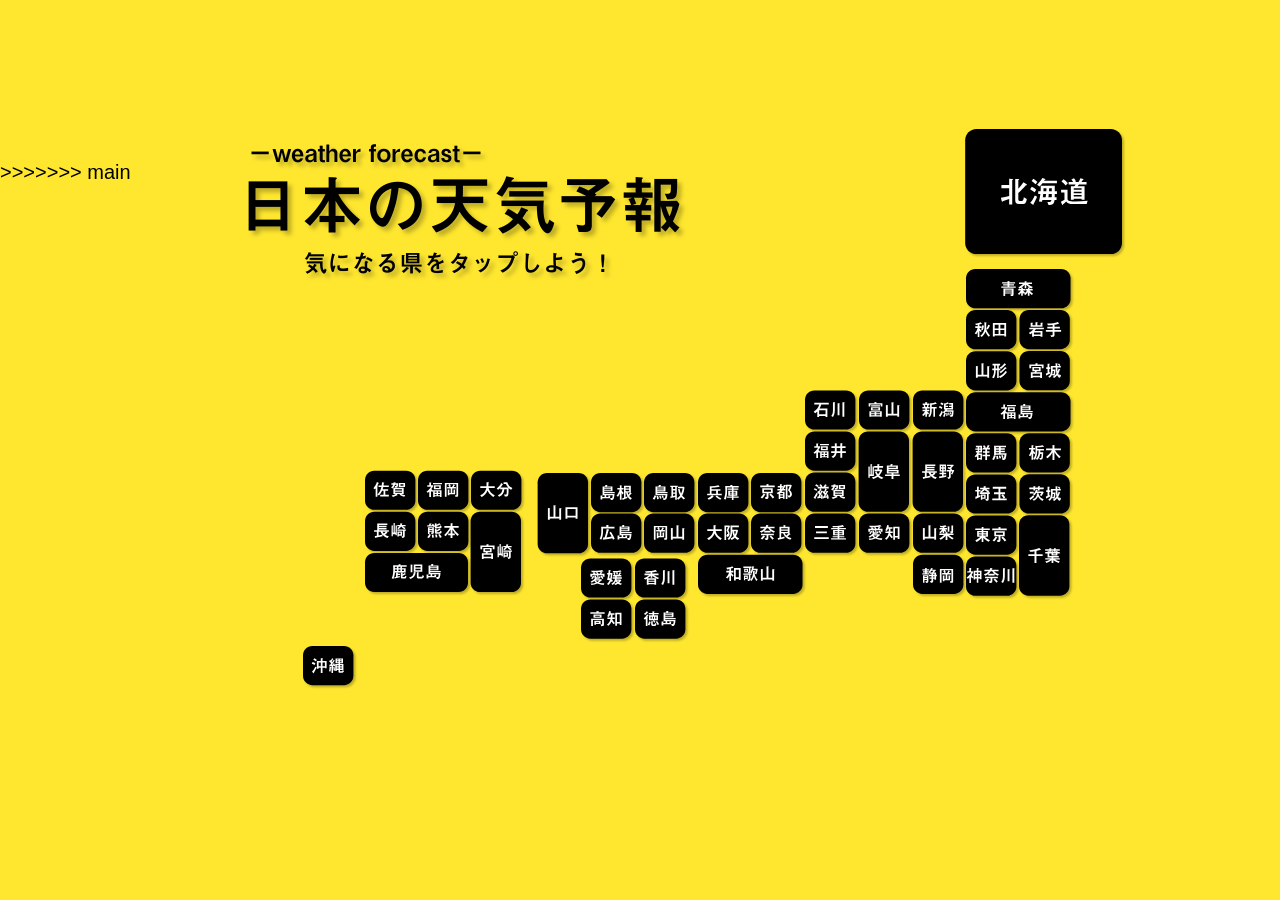
==== commit c1f3ab74: "finish!!" ====
--- a/index.html
+++ b/index.html
@@ -16,7 +16,7 @@
 <meta charset="UTF-8">
 <title>日本の天気予報</title>
 <svg class="tizu" width="819" height="557" viewBox="0 0 819 557" fill="none" xmlns="http://www.w3.org/2000/svg">
-  <a href="pref.html?pref=北海">
+  <a href="pref.html?pref=北海道">
     <path
       d="M662.172 11.202C662.172 5.01529 667.188 0 673.374 0H807.798C813.985 0 819 5.01529 819 11.202V113.887C819 120.073 813.985 125.089 807.798 125.089H673.374C667.188 125.089 662.172 120.073 662.172 113.887V11.202Z"
       fill="black" />
--- a/css/style.css
+++ b/css/style.css
@@ -8,16 +8,25 @@
     min-height: 100vh;
     margin: 0;
     padding: 0;
+    width: 100%;
+}
+
+
+.home{
+    width: 1100px;
+
 }
 
 h1 {
-    /* position: absolute; */
-    width: 100%;
+    position: relative;
+    width: fit-content;
     height: 100%;
 
     top: 129px;
     left: 236px;
     z-index: 10;
+    filter: drop-shadow(4px 4px 2px rgba(0, 0, 0, 0.25));
+
 }
 
 h1 img {
@@ -25,7 +34,272 @@
 }
 
 .tizu {
-    position: relative;
+    position: absolute;
+    display: flex;
     margin-top: 129px;
     margin-left: 303px;
+    filter: drop-shadow(2px 2px 1px rgba(0, 0, 0, 0.25));
+}
+
+/* .pref {
+    background-color: #FFE72F;
+    font-family: "Helvetica Neue", Arial, "ヒラギノ角ゴ ProN", "Hiragino Kaku Gothic ProN", "メイリオ", Meiryo, sans-serif;
+    color: #000000;
+    width: 1060px;
+    margin: 0 auto;
+}
+
+.pref .js-pref-name {
+    font-size: 42px;
+    font-weight: bold;
+    margin-top: 60px;
+}
+
+.weather-container {
+    display: flex;
+    gap: 80px;
+    margin-top: 40px;
+}
+
+.today-weather,
+.tomorrow-weather {
+    width: 480px;
+    background-color: #fff;
+    /* filter: drop-shadow(5px 5px 3px rgba(0, 0, 0, 0.25));} */
+
+
+/* h3 {
+    background-color: #000;
+    color: #fff;
+    font-size: 30px;
+    font-weight: medium;
+    padding: 20px 20px;
+} */
+
+.pref {
+    background-color: #FFE72F;
+    font-family: "Helvetica Neue", Arial, "ヒラギノ角ゴ ProN", "Hiragino Kaku ProN", "メイリオ", Meiryo, sans-serif;
+    color: #000;
+    width: 1100px;
+    margin: 0 auto;
+}
+
+.pref .js-pref-name {
+    font-size: 42px;
+    font-weight: bold;
+    margin-top: 20px;
+}
+
+.pref .section-wrap {
+    display: flex;
+    gap: 80px;
+    margin-top: 20px;
+}
+
+.pref .section-wrap .today-weather,
+.pref .section-wrap .tomorrow-weather {
+    width: 480px;
+    filter: drop-shadow(5px 5px 3px rgba(0, 0, 0, 0.25));
+}
+
+.pref .section-wrap .today-weather .today-weather-header,
+.pref .section-wrap .today-weather .tomorrow-weather-header,
+.pref .section-wrap .tomorrow-weather .today-weather-header,
+.pref .section-wrap .tomorrow-weather .tomorrow-weather-header {
+    background-color: #000;
+    color: #fff;
+    font-size: 32px;
+    font-weight: bold;
+    display: flex;
+    padding: 20px 40px;
+    justify-content: space-between;
+}
+
+.pref .section-wrap .today-weather .today-weather-body,
+.pref .section-wrap .today-weather .tomorrow-weather-body,
+.pref .section-wrap .tomorrow-weather .today-weather-body,
+.pref .section-wrap .tomorrow-weather .tomorrow-weather-body {
+    background-color: #fff;
+    padding: 0 0 20px 0;
+}
+
+.pref .section-wrap .today-weather .today-weather-body .today-weather-box,
+.pref .section-wrap .today-weather .today-weather-body .tomorrow-weather-box,
+.pref .section-wrap .today-weather .tomorrow-weather-body .today-weather-box,
+.pref .section-wrap .today-weather .tomorrow-weather-body .tomorrow-weather-box,
+.pref .section-wrap .tomorrow-weather .today-weather-body .today-weather-box,
+.pref .section-wrap .tomorrow-weather .today-weather-body .tomorrow-weather-box,
+.pref .section-wrap .tomorrow-weather .tomorrow-weather-body .today-weather-box,
+.pref .section-wrap .tomorrow-weather .tomorrow-weather-body .tomorrow-weather-box {
+    display: flex;
+    gap: 30px;
+    justify-content: center;
+    align-items: flex-end;
+    padding: 20px 0;
+}
+
+.pref .section-wrap .today-weather .today-weather-body .today-weather-box .js-weather-img-today,
+.pref .section-wrap .today-weather .today-weather-body .today-weather-box .js-weather-img-tomorrow,
+.pref .section-wrap .today-weather .today-weather-body .tomorrow-weather-box .js-weather-img-today,
+.pref .section-wrap .today-weather .today-weather-body .tomorrow-weather-box .js-weather-img-tomorrow,
+.pref .section-wrap .today-weather .tomorrow-weather-body .today-weather-box .js-weather-img-today,
+.pref .section-wrap .today-weather .tomorrow-weather-body .today-weather-box .js-weather-img-tomorrow,
+.pref .section-wrap .today-weather .tomorrow-weather-body .tomorrow-weather-box .js-weather-img-today,
+.pref .section-wrap .today-weather .tomorrow-weather-body .tomorrow-weather-box .js-weather-img-tomorrow,
+.pref .section-wrap .tomorrow-weather .today-weather-body .today-weather-box .js-weather-img-today,
+.pref .section-wrap .tomorrow-weather .today-weather-body .today-weather-box .js-weather-img-tomorrow,
+.pref .section-wrap .tomorrow-weather .today-weather-body .tomorrow-weather-box .js-weather-img-today,
+.pref .section-wrap .tomorrow-weather .today-weather-body .tomorrow-weather-box .js-weather-img-tomorrow,
+.pref .section-wrap .tomorrow-weather .tomorrow-weather-body .today-weather-box .js-weather-img-today,
+.pref .section-wrap .tomorrow-weather .tomorrow-weather-body .today-weather-box .js-weather-img-tomorrow,
+.pref .section-wrap .tomorrow-weather .tomorrow-weather-body .tomorrow-weather-box .js-weather-img-today,
+.pref .section-wrap .tomorrow-weather .tomorrow-weather-body .tomorrow-weather-box .js-weather-img-tomorrow {
+    width: 160px;
+    height: 160px;
+}
+
+.pref .section-wrap .today-weather .today-weather-body .today-weather-box .js-weather-img-today img,
+.pref .section-wrap .today-weather .today-weather-body .today-weather-box .js-weather-img-tomorrow img,
+.pref .section-wrap .today-weather .today-weather-body .tomorrow-weather-box .js-weather-img-today img,
+.pref .section-wrap .today-weather .today-weather-body .tomorrow-weather-box .js-weather-img-tomorrow img,
+.pref .section-wrap .today-weather .tomorrow-weather-body .today-weather-box .js-weather-img-today img,
+.pref .section-wrap .today-weather .tomorrow-weather-body .today-weather-box .js-weather-img-tomorrow img,
+.pref .section-wrap .today-weather .tomorrow-weather-body .tomorrow-weather-box .js-weather-img-today img,
+.pref .section-wrap .today-weather .tomorrow-weather-body .tomorrow-weather-box .js-weather-img-tomorrow img,
+.pref .section-wrap .tomorrow-weather .today-weather-body .today-weather-box .js-weather-img-today img,
+.pref .section-wrap .tomorrow-weather .today-weather-body .today-weather-box .js-weather-img-tomorrow img,
+.pref .section-wrap .tomorrow-weather .today-weather-body .tomorrow-weather-box .js-weather-img-today img,
+.pref .section-wrap .tomorrow-weather .today-weather-body .tomorrow-weather-box .js-weather-img-tomorrow img,
+.pref .section-wrap .tomorrow-weather .tomorrow-weather-body .today-weather-box .js-weather-img-today img,
+.pref .section-wrap .tomorrow-weather .tomorrow-weather-body .today-weather-box .js-weather-img-tomorrow img,
+.pref .section-wrap .tomorrow-weather .tomorrow-weather-body .tomorrow-weather-box .js-weather-img-today img,
+.pref .section-wrap .tomorrow-weather .tomorrow-weather-body .tomorrow-weather-box .js-weather-img-tomorrow img {
+    width: 144px;
+    height: 104px;
+    margin-top: 30px;
+}
+
+.pref .section-wrap .today-weather .today-weather-body .today-weather-box .today-weather-txt,
+.pref .section-wrap .today-weather .today-weather-body .today-weather-box .tomorrow-weather-txt,
+.pref .section-wrap .today-weather .today-weather-body .tomorrow-weather-box .today-weather-txt,
+.pref .section-wrap .today-weather .today-weather-body .tomorrow-weather-box .tomorrow-weather-txt,
+.pref .section-wrap .today-weather .tomorrow-weather-body .today-weather-box .today-weather-txt,
+.pref .section-wrap .today-weather .tomorrow-weather-body .today-weather-box .tomorrow-weather-txt,
+.pref .section-wrap .today-weather .tomorrow-weather-body .tomorrow-weather-box .today-weather-txt,
+.pref .section-wrap .today-weather .tomorrow-weather-body .tomorrow-weather-box .tomorrow-weather-txt,
+.pref .section-wrap .tomorrow-weather .today-weather-body .today-weather-box .today-weather-txt,
+.pref .section-wrap .tomorrow-weather .today-weather-body .today-weather-box .tomorrow-weather-txt,
+.pref .section-wrap .tomorrow-weather .today-weather-body .tomorrow-weather-box .today-weather-txt,
+.pref .section-wrap .tomorrow-weather .today-weather-body .tomorrow-weather-box .tomorrow-weather-txt,
+.pref .section-wrap .tomorrow-weather .tomorrow-weather-body .today-weather-box .today-weather-txt,
+.pref .section-wrap .tomorrow-weather .tomorrow-weather-body .today-weather-box .tomorrow-weather-txt,
+.pref .section-wrap .tomorrow-weather .tomorrow-weather-body .tomorrow-weather-box .today-weather-txt,
+.pref .section-wrap .tomorrow-weather .tomorrow-weather-body .tomorrow-weather-box .tomorrow-weather-txt {
+    font-size: 32px;
+    font-weight: medium;
+}
+
+.pref .section-wrap .today-weather .today-weather-body .today-weather-box .today-weather-txt .js-temp-today,
+.pref .section-wrap .today-weather .today-weather-body .today-weather-box .today-weather-txt .js-temp-tomorrow,
+.pref .section-wrap .today-weather .today-weather-body .today-weather-box .tomorrow-weather-txt .js-temp-today,
+.pref .section-wrap .today-weather .today-weather-body .today-weather-box .tomorrow-weather-txt .js-temp-tomorrow,
+.pref .section-wrap .today-weather .today-weather-body .tomorrow-weather-box .today-weather-txt .js-temp-today,
+.pref .section-wrap .today-weather .today-weather-body .tomorrow-weather-box .today-weather-txt .js-temp-tomorrow,
+.pref .section-wrap .today-weather .today-weather-body .tomorrow-weather-box .tomorrow-weather-txt .js-temp-today,
+.pref .section-wrap .today-weather .today-weather-body .tomorrow-weather-box .tomorrow-weather-txt .js-temp-tomorrow,
+.pref .section-wrap .today-weather .tomorrow-weather-body .today-weather-box .today-weather-txt .js-temp-today,
+.pref .section-wrap .today-weather .tomorrow-weather-body .today-weather-box .today-weather-txt .js-temp-tomorrow,
+.pref .section-wrap .today-weather .tomorrow-weather-body .today-weather-box .tomorrow-weather-txt .js-temp-today,
+.pref .section-wrap .today-weather .tomorrow-weather-body .today-weather-box .tomorrow-weather-txt .js-temp-tomorrow,
+.pref .section-wrap .today-weather .tomorrow-weather-body .tomorrow-weather-box .today-weather-txt .js-temp-today,
+.pref .section-wrap .today-weather .tomorrow-weather-body .tomorrow-weather-box .today-weather-txt .js-temp-tomorrow,
+.pref .section-wrap .today-weather .tomorrow-weather-body .tomorrow-weather-box .tomorrow-weather-txt .js-temp-today,
+.pref .section-wrap .today-weather .tomorrow-weather-body .tomorrow-weather-box .tomorrow-weather-txt .js-temp-tomorrow,
+.pref .section-wrap .tomorrow-weather .today-weather-body .today-weather-box .today-weather-txt .js-temp-today,
+.pref .section-wrap .tomorrow-weather .today-weather-body .today-weather-box .today-weather-txt .js-temp-tomorrow,
+.pref .section-wrap .tomorrow-weather .today-weather-body .today-weather-box .tomorrow-weather-txt .js-temp-today,
+.pref .section-wrap .tomorrow-weather .today-weather-body .today-weather-box .tomorrow-weather-txt .js-temp-tomorrow,
+.pref .section-wrap .tomorrow-weather .today-weather-body .tomorrow-weather-box .today-weather-txt .js-temp-today,
+.pref .section-wrap .tomorrow-weather .today-weather-body .tomorrow-weather-box .today-weather-txt .js-temp-tomorrow,
+.pref .section-wrap .tomorrow-weather .today-weather-body .tomorrow-weather-box .tomorrow-weather-txt .js-temp-today,
+.pref .section-wrap .tomorrow-weather .today-weather-body .tomorrow-weather-box .tomorrow-weather-txt .js-temp-tomorrow,
+.pref .section-wrap .tomorrow-weather .tomorrow-weather-body .today-weather-box .today-weather-txt .js-temp-today,
+.pref .section-wrap .tomorrow-weather .tomorrow-weather-body .today-weather-box .today-weather-txt .js-temp-tomorrow,
+.pref .section-wrap .tomorrow-weather .tomorrow-weather-body .today-weather-box .tomorrow-weather-txt .js-temp-today,
+.pref .section-wrap .tomorrow-weather .tomorrow-weather-body .today-weather-box .tomorrow-weather-txt .js-temp-tomorrow,
+.pref .section-wrap .tomorrow-weather .tomorrow-weather-body .tomorrow-weather-box .today-weather-txt .js-temp-today,
+.pref .section-wrap .tomorrow-weather .tomorrow-weather-body .tomorrow-weather-box .today-weather-txt .js-temp-tomorrow,
+.pref .section-wrap .tomorrow-weather .tomorrow-weather-body .tomorrow-weather-box .tomorrow-weather-txt .js-temp-today,
+.pref .section-wrap .tomorrow-weather .tomorrow-weather-body .tomorrow-weather-box .tomorrow-weather-txt .js-temp-tomorrow {
+    margin-top: 18px;
+}
+
+.pref .section-wrap .today-weather .today-weather-body .today-table,
+.pref .section-wrap .today-weather .today-weather-body .tomorrow-table,
+.pref .section-wrap .today-weather .tomorrow-weather-body .today-table,
+.pref .section-wrap .today-weather .tomorrow-weather-body .tomorrow-table,
+.pref .section-wrap .tomorrow-weather .today-weather-body .today-table,
+.pref .section-wrap .tomorrow-weather .today-weather-body .tomorrow-table,
+.pref .section-wrap .tomorrow-weather .tomorrow-weather-body .today-table,
+.pref .section-wrap .tomorrow-weather .tomorrow-weather-body .tomorrow-table {
+    width: 420px;
+    margin: 0 auto;
+}
+
+.pref .section-wrap .today-weather .today-weather-body .today-table th,
+.pref .section-wrap .today-weather .today-weather-body .tomorrow-table th,
+.pref .section-wrap .today-weather .tomorrow-weather-body .today-table th,
+.pref .section-wrap .today-weather .tomorrow-weather-body .tomorrow-table th,
+.pref .section-wrap .tomorrow-weather .today-weather-body .today-table th,
+.pref .section-wrap .tomorrow-weather .today-weather-body .tomorrow-table th,
+.pref .section-wrap .tomorrow-weather .tomorrow-weather-body .today-table th,
+.pref .section-wrap .tomorrow-weather .tomorrow-weather-body .tomorrow-table th {
+    border-bottom: 1px dashed #999999;
+    width: 105px;
+    text-align: center;
+    padding-bottom: 10px;
+}
+
+.pref .section-wrap .today-weather .today-weather-body .today-table td,
+.pref .section-wrap .today-weather .today-weather-body .tomorrow-table td,
+.pref .section-wrap .today-weather .tomorrow-weather-body .today-table td,
+.pref .section-wrap .today-weather .tomorrow-weather-body .tomorrow-table td,
+.pref .section-wrap .tomorrow-weather .today-weather-body .today-table td,
+.pref .section-wrap .tomorrow-weather .today-weather-body .tomorrow-table td,
+.pref .section-wrap .tomorrow-weather .tomorrow-weather-body .today-table td,
+.pref .section-wrap .tomorrow-weather .tomorrow-weather-body .tomorrow-table td {
+    width: 105px;
+    text-align: center;
+    padding: 15px 0 0 0;
+}
+
+.pref .home-btn {
+    margin: 60px auto 0;
+    font-size: 25px;
+    font-weight: bold;
+    background-color: #000000;
+    border-radius: 40px;
+    filter: drop-shadow(3px 3px 1px rgba(0, 0, 0, 0.25));
+    width: 400px;
+    height: 70px;
+    box-sizing: border-box;
+    text-align: center;
+    transition:  0.2s ease-in-out;
+}
+
+.pref .home-btn a {
+    display: block;
+    padding: 18px 0 20px;
+    text-decoration: none;
+    color: #fff;
+    transition: color 0.2s ease-in-out;
+}
+
+.pref .home-btn a:hover {
+    color: #000000;
+}
+
+.pref .home-btn:hover {
+    background: #fff;
+    border: #000000 solid 2px;
 }
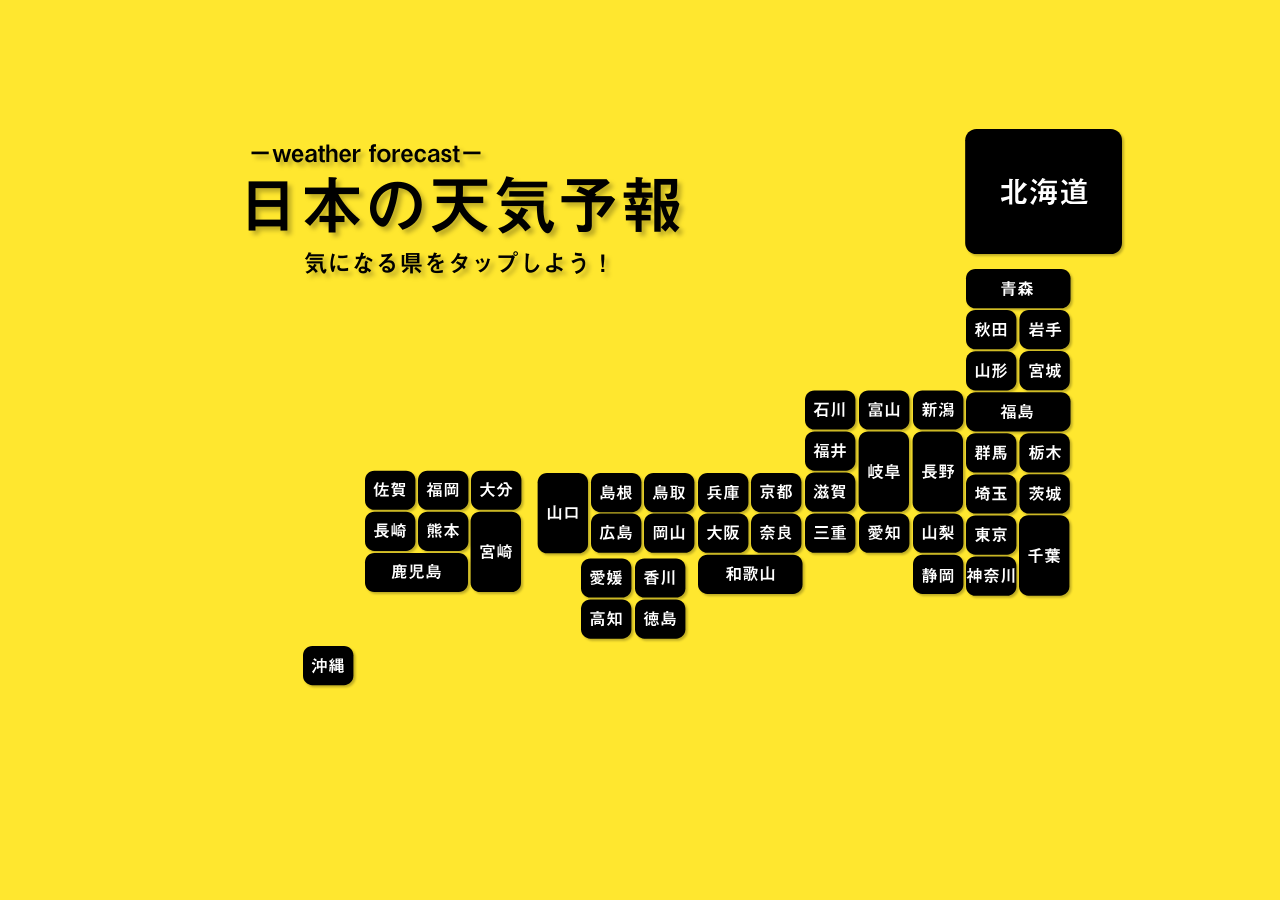
==== commit bbee2811: "Finally finisheeeeeeeee!!" ====
--- a/index.html
+++ b/index.html
@@ -12,7 +12,6 @@
 </body>
 
 </html>
-<!-- ======= -->
 <meta charset="UTF-8">
 <title>日本の天気予報</title>
 <svg class="tizu" width="819" height="557" viewBox="0 0 819 557" fill="none" xmlns="http://www.w3.org/2000/svg">
@@ -373,4 +372,3 @@
 </body>
 
 </html>
->>>>>>> main
